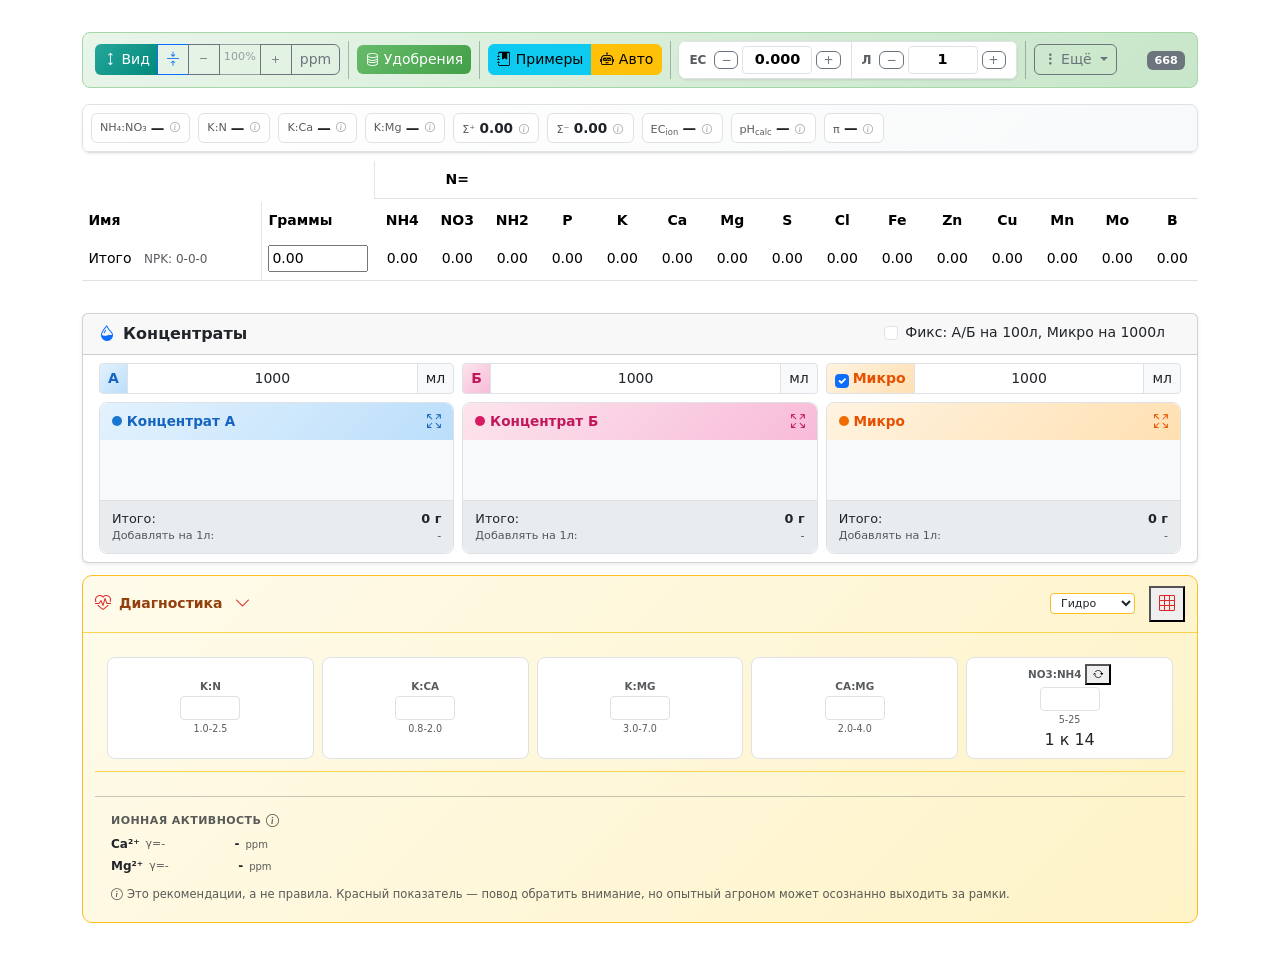
==== index.html @ e8a0606e "init" ====
<!DOCTYPE html>
<html data-bs-theme="light" lang="ru">
<head>
<!-- Sentry/GlitchTip Error Tracking -->


<script>
        // Применяем тему до рендеринга чтобы избежать мерцания
        (function () {
            const theme = localStorage.getItem('theme') ||
                (window.matchMedia('(prefers-color-scheme: dark)').matches ? 'dark' : 'light');
            document.documentElement.setAttribute('data-bs-theme', theme);
        })();
    </script>
<title>Калькулятор готовых удобрений для гидропоники — ponics.online</title>
<meta content="Рассчитайте питательный раствор из готовых удобрений: введите граммы солей, получите PPM по элементам (N, P, K, Ca, Mg, S). База популярных удобрений." name="description"/>
<meta content="калькулятор удобрений гидропоника, расчёт питательного раствора, NPK ppm граммы, готовые удобрения гидропоника, fertilizer calculator hydroponics" name="keywords"/>
<meta content="Калькулятор готовых удобрений — ponics.online" property="og:title"/>
<meta content="Рассчитайте питательный раствор из готовых удобрений. База 600+ удобрений, автоподбор рецепта, диагностика баланса." property="og:description"/>


<meta content="website" property="og:type"/>

<meta content="text/html; charset=utf-8" http-equiv="Content-Type"/>
<meta content="width=device-width, initial-scale=1.0, maximum-scale=1.0, user-scalable=no" name="viewport"/>
<!-- Resource hints: preconnect к внешним сервисам -->


<!-- Favicon -->




<!-- PWA Manifest -->

<meta content="#A5DC86" name="theme-color"/>
<!-- SEO Meta Tags -->
<meta content="Калькулятор гидропонных растворов - точный расчет NPK удобрений, управление IoT устройствами и магазин для гидропоники" name="description"/>
<meta content="гидропоника, калькулятор NPK, удобрения, гидропонные растворы, IoT, WEGA, ponics" name="keywords"/>

<!-- Open Graph / Facebook -->
<meta content="website" property="og:type"/>
<meta content="http://127.0.0.1:8003/calc/fertilizer/" property="og:url"/>
<meta content="
            Fertilizer - Калькулятор готовых удобрений" property="og:title"/>
<meta content="Точный расчет питательных растворов для гидропоники. Калькулятор NPK, управление IoT устройствами, магазин удобрений." property="og:description"/>



<meta content="ru_RU" property="og:locale"/>

<!-- Twitter -->
<meta content="summary" name="twitter:card"/>
<meta content="http://127.0.0.1:8003/calc/fertilizer/" name="twitter:url"/>
<meta content="
            Fertilizer - Калькулятор готовых удобрений" name="twitter:title"/>
<meta content="Точный расчет питательных растворов для гидропоники" name="twitter:description"/>

<!-- Canonical URL -->
<link href="http://127.0.0.1:8003/calc/fertilizer/" rel="canonical"/>
<!-- Robots (переопределяется в дочерних шаблонах) -->
<!-- hreflang для мультиязычности -->



<link href="https://cdn.jsdelivr.net/npm/bootstrap@5.3.2/dist/css/bootstrap.min.css" rel="stylesheet" type="text/css"/><link href="https://cdn.jsdelivr.net/npm/bootstrap-icons@1.11.3/font/bootstrap-icons.min.css" rel="stylesheet"/><link href="./static/select2.min.css" rel="stylesheet"/><link href="./static/css/driver.css" rel="stylesheet"/>
<!-- Select2 Bootstrap 5 Theme (вынесено из compress, т.к. CDN не совместим с compressor) -->

<script>
            // Ранний патч MutationObserver.observe: игнорировать некорректные цели (не Node)
            (function () {
                try {
                    var MO = window.MutationObserver || window.WebKitMutationObserver;
                    if (MO && MO.prototype && !MO.prototype.__hpgPatchedObserve) {
                        var orig = MO.prototype.observe;
                        MO.prototype.observe = function (target, options) {
                            try {
                                if (!target || !(target instanceof Node)) {
                                    try {
                                        console.warn('[HPG][patch] MutationObserver.observe: skip non-Node target (early)', target);
                                    } catch (_) {
                                    }
                                    return;
                                }
                            } catch (e) {
                                if (!target || !(target && target.nodeType > 0)) return;
                            }
                            return orig.call(this, target, options);
                        };
                        MO.prototype.__hpgPatchedObserve = true;
                    }
                } catch (e) {
                    try {
                        console.warn('[HPG][patch] early MO setup failed', e);
                    } catch (_) {
                    }
                }
            })();
        </script>
<script src="./static/js/jquery-3.7.1.min.js"></script>


<script src="https://cdn.jsdelivr.net/npm/bootstrap@5.3.2/dist/js/bootstrap.bundle.min.js"></script>


<script src="./static/select2.min.js"></script>

<!-- Chart.js and Driver.js moved to end of body for deferred loading -->
<script>
            // Класс MM с константами
            class MM {
                static N = 14.0067;
                static P = 30.973762;
                static K = 39.0983;
                static Ca = 40.078;
                static Mg = 24.305;
                static S = 32.065;
                static Cl = 35.453;
                static O = 15.999;
                static H = 1.00784;
            }

            let m = MM;
        </script>


</head>
<body>
<div class="container-fluid">

<!-- Toast Container -->
<div class="toast-container position-fixed top-0 end-0 p-3" style="z-index: 1055;">
<!-- Тосты будут добавляться сюда динамически -->
</div>
<div class="container">
</div>
<div class="container-fluid">
<h1 class="visually-hidden">Калькулятор готовых удобрений для гидропоники</h1>
<div class="p-3"></div>
<link href="./static/select2.min.css" rel="stylesheet"/>
<link href="./static/calc/fertilizer-cards.css?v=20260422" rel="stylesheet"/>
<link href="./static/calc/fertilizer-page-mobile.css" rel="stylesheet"/>
<link href="./static/calc/fertilizer-page.css?v=20260422" rel="stylesheet"/>
<link href="./static/calc/css/fertilizer-bundle.css" rel="stylesheet"/>
<link href="./static/calc/diagnostics.css?v=20260224d" rel="stylesheet"/>
<!-- Модалка про комплексные удобрения (скрыта по умолчанию) -->
<div aria-hidden="true" aria-labelledby="complexFertilizersModalLabel" class="modal fade" id="complexFertilizersModal" tabindex="-1">
<div class="modal-dialog modal-lg modal-dialog-scrollable">
<div class="modal-content">
<div class="modal-header bg-warning">
<h5 class="modal-title fw-bold" id="complexFertilizersModalLabel">
<i class="bi bi-exclamation-triangle-fill me-2"></i>
                        Почему не стоит использовать комплексные удобрения?
                    </h5>
<button aria-label="Закрыть" class="btn-close" data-bs-dismiss="modal" type="button"></button>
</div>
<div class="modal-body">
<p>
                        ## Почему комплексные удобрения могут быть вредны для гидропоники<br/>
                        ### 1. Непредсказуемость профиля питания<br/>
                        Комплексные удобрения содержат несколько питательных элементов в одной формуле. Однако, их соотношение и доступность для растений могут сильно варьироваться. Это значит, что вы не можете точно знать, сколько именно каждого элемента получает ваше растение. В гидропонике, где растения растут в водной среде без почвы, это особенно критично. Если растения не получают нужные им элементы в нужных количествах, их рост может замедлиться, а урожайность снизиться.<br/>

                        ### 2. Контроль за питательными веществами<br/>

                        С простыми солями, такими как нитрат калия или сульфат магния, вы можете легко контролировать концентрацию питательных веществ в растворе. Это можно сделать с помощью измерения плотности раствора и его электропроводности:<br/>

                        - Плотность показывает, сколько солей растворено в воде.<br/>
                        - Электропроводность указывает на общее количество ионов в растворе.<br/>

                        Эти параметры можно легко измерить с помощью простых приборов. Таким образом, вы можете точно регулировать уровень питательных веществ и адаптировать его под потребности ваших растений.<br/>

                        ### 3. Доверие к производителям комплексных удобрений<br/>

                        Когда вы используете комплексные удобрения, вы полагаетесь на информацию от производителя о том, какие элементы и в каком количестве они содержат. Однако эта информация может быть не всегда точной или актуальной. Профили питания, которые делятся людьми, использующими комплексные удобрения, могут не соответствовать реальности их конкретной системы. Это может привести к неправильному пониманию потребностей растений и ошибкам в уходе за ними.<br/>

                        ### 4. Риски для развития гидропоники<br/>

                        Использование комплексных удобрений может создать ложное чувство уверенности у новичков в гидропонике. Они могут думать, что с комплексами все будет просто и удобно, но на практике это может привести к проблемам:<br/>

                        - Дефицит питательных веществ: Если в комплексе не хватает какого-то элемента, это может негативно сказаться на росте растений.<br/>
                        - Избыток питательных веществ: Если элементы не усваиваются должным образом, это может привести к токсичности и повреждению корней.<br/>
</p>
<p>
                        ### Заключение<br/>

                        В итоге, использование простых солей вместо комплексных удобрений дает вам больше контроля над процессом питания растений. Вы можете точно регулировать состав раствора и адаптировать его под конкретные условия вашей гидропонной системы. Это особенно важно для успешного роста растений и получения хорошего урожая. Поэтому стоит задуматься о том, какие удобрения вы используете в своей практике гидропоники!<br/>
<span class="text-danger">в этом калькуляторе так же можно использовать простые соли</span><br/>
</p>
</div>
</div>
</div>
</div>
<div class="container">
<!-- Единая панель инструментов -->
<div class="fert-toolbar d-flex flex-wrap gap-1 mb-3 align-items-center">
<!-- ===== ГРУППА: Вид ===== -->
<div class="btn-group btn-group-sm" role="group">
<button class="btn btn-primary" id="view-mode-toggle-btn" title="Переключить вид" type="button">
<i class="bi bi-table"></i> Вид
            </button>
<button class="btn btn-outline-primary" id="fert-v-width-toggle-toolbar" title="Компактный/Широкий" type="button">
<i class="bi bi-arrows-collapse"></i>
</button>
<button class="btn btn-outline-secondary" id="fert-zoom-decrease" title="Уменьшить" type="button">
<i class="bi bi-dash"></i>
</button>
<span class="btn btn-outline-secondary disabled px-1" id="fert-zoom-value-wrap" style="min-width: 40px;">
<span id="fert-zoom-value" style="font-size: 0.7rem;">100%</span>
</span>
<button class="btn btn-outline-secondary" id="fert-zoom-increase" title="Увеличить" type="button">
<i class="bi bi-plus"></i>
</button>
<button class="btn btn-outline-secondary" id="grams_ppm_menu" title="Единицы измерения" type="button">
<span id="ppm-toggle-text">ppm</span>
</button>
</div>
<input class="form-range d-none" id="fert-zoom-slider" max="140" min="10" step="5" type="range" value="100"/>
<span class="vr align-self-stretch mx-1"></span>
<!-- ===== ГРУППА: Рецепт ===== -->
<div class="btn-group btn-group-sm" role="group">
<button class="btn btn-success" data-bs-target="#selectFertilizerModal" data-bs-toggle="modal" title="База удобрений" type="button">
<i class="bi bi-database"></i> Удобрения
            </button>
</div>
<span class="vr align-self-stretch mx-1"></span>
<!-- ===== ГРУППА: Профили ===== -->
<div class="btn-group btn-group-sm" role="group">
<button class="btn btn-info" data-bs-target="#fertilizerPresetsModal" data-bs-toggle="modal" title="Готовые профили" type="button">
<i class="bi bi-journal-bookmark-fill"></i> Примеры
            </button>
<button class="btn btn-warning" data-bs-target="#autoSolveModal" data-bs-toggle="modal" title="Автоподбор рецепта" type="button">
<i class="bi bi-robot"></i> Авто
            </button>
</div>
<span class="vr align-self-stretch mx-1"></span>
<span class="d-none" id="matrix-toggle-text">Показать матрицу</span>
<!-- ===== EC + Л ===== -->
<div class="ec-litres-group d-flex align-items-stretch">
<div class="summary-item summary-ec">
<span class="summary-label">EC</span>
<div class="d-flex align-items-center gap-1">
<button class="btn btn-xs btn-outline-secondary" id="ec-decrease" title="−">−</button>
<input class="summary-input" data-step="0.01" id="ec-input" inputmode="decimal" type="text" value="0.000"/>
<button class="btn btn-xs btn-outline-secondary" id="ec-increase" title="+">+</button>
</div>
<span class="d-none" id="ec-display">0,000</span>
</div>
<div class="summary-item summary-litres">
<span class="summary-label">Л</span>
<div class="d-flex align-items-center gap-1">
<button class="btn btn-xs btn-outline-secondary" id="litres-decrease" title="−">−</button>
<input class="summary-input" data-step="0.1" id="litres" inputmode="decimal" type="text" value="1"/>
<button class="btn btn-xs btn-outline-secondary" id="litres-increase" title="+">+</button>
</div>
</div>
</div>
<span class="vr align-self-stretch mx-1"></span>
<!-- ===== Ещё (dropdown) ===== -->
<div class="dropdown">
<button aria-expanded="false" class="btn btn-sm btn-outline-secondary dropdown-toggle" data-bs-toggle="dropdown" id="fert-more-btn" title="Ещё" type="button">
<i class="bi bi-three-dots-vertical"></i>
<span class="d-none d-sm-inline">Ещё</span>
</button>
<ul class="dropdown-menu dropdown-menu-end">
<!-- Зум (только на мобиле) -->
<li class="d-sm-none">
<h6 class="dropdown-header">Масштаб</h6>
</li>
<li class="d-sm-none">
<div class="dropdown-item d-flex align-items-center gap-2 py-1">
<button class="btn btn-outline-secondary btn-sm" id="fert-zoom-decrease-mob" title="Уменьшить" type="button">
<i class="bi bi-dash"></i>
</button>
<span class="text-center" id="fert-zoom-value-mob" style="min-width:36px;font-size:0.8rem;">100%</span>
<button class="btn btn-outline-secondary btn-sm" id="fert-zoom-increase-mob" title="Увеличить" type="button">
<i class="bi bi-plus"></i>
</button>
<button class="btn btn-outline-primary btn-sm" id="fert-v-width-toggle-mob" title="Компактный/Широкий" type="button">
<i class="bi bi-arrows-collapse"></i>
</button>
</div>
</li>
<li class="d-sm-none"><hr class="dropdown-divider"/></li>
<!-- Анализ -->
<li><h6 class="dropdown-header">Анализ</h6></li>
<li>
<button class="dropdown-item" id="matrix-toggle-toolbar" type="button">
<i class="bi bi-grid-3x3 me-2"></i>Матрица соотношений
                    </button>
</li>
<li>
<button class="dropdown-item" data-bs-target="#blockingModal" data-bs-toggle="modal" type="button">
<i class="bi bi-shield-lock me-2"></i>Совместимость элементов
                    </button>
</li>
<li>
<a class="dropdown-item" href="#card-diagnostics" id="diag-status-btn">
<i class="bi bi-heart-pulse me-2"></i>Диагностика баланса
                        <span class="badge bg-secondary ms-1" id="diag-status-badge">—</span>
</a>
</li>
<li><hr class="dropdown-divider"/></li>
<!-- Инструменты -->
<li><h6 class="dropdown-header">Инструменты</h6></li>
<li>
<button class="dropdown-item" data-bs-target="#ohpgShareModal" data-bs-toggle="modal" type="button">
<i class="bi bi-calculator me-2"></i>Замешать в OHPG
                    </button>
</li>
<li>
<button class="dropdown-item" data-bs-target="#fert_kislota" data-bs-toggle="modal" type="button">
<i class="bi bi-droplet-fill me-2"></i>Калькулятор кислот
                    </button>
</li>
<li>
<button class="dropdown-item" data-bs-target="#shareModal" data-bs-toggle="modal" type="button">
<i class="bi bi-share me-2"></i>Поделиться рецептом
                    </button>
</li>
<li><hr class="dropdown-divider"/></li>
<!-- Справка -->
<li><h6 class="dropdown-header">Справка</h6></li>
<li>
<button class="dropdown-item" data-bs-target="#complexFertilizersModal" data-bs-toggle="modal" type="button">
<i class="bi bi-exclamation-triangle me-2 text-warning"></i>Почему не комплексные?
                    </button>
</li>
<li>
<button class="dropdown-item" data-bs-target="#help_info" data-bs-toggle="modal">
<i class="bi bi-question-circle me-2 text-info"></i>Справка по калькулятору
                    </button>
</li>
<li>
<button class="dropdown-item" id="start-fert-tour-btn">
<i class="bi bi-mortarboard me-2"></i>Обучающий тур
                    </button>
</li>
</ul>
</div>
<!-- Счётчик удобрений -->
<span class="ms-auto text-muted small">
<span class="badge bg-secondary" title="Доступно удобрений">668</span>
</span>
<!-- Скрытые кнопки для обработчиков -->
<button class="d-none" id="toggleButon"></button>
<button class="d-none" id="toggle-text"></button>
<button class="d-none" id="select-all-button"></button>
<button class="d-none" data-bs-target="#help_info" data-bs-toggle="modal" id="help-info-btn"></button>
<button class="d-none" id="toggle-btn-text"></button>
<button class="d-none" id="copy-button-menu"></button>
<button class="d-none" id="copy-recipe-fert-ids-menu"></button>
<button class="d-none" id="de-select-all-menu"></button>
</div>
<!-- Бейджи соотношений -->
<div class="summary-panel mb-2">
<div class="summary-main d-flex flex-wrap align-items-center gap-2 px-2 py-2" id="summary-line">
<!-- Быстрые показатели -->
<div class="summary-quick d-flex align-items-center gap-2 flex-wrap">
<span class="summary-badge fert-info-badge">
<span class="text-muted small">NH₄:NO₃</span>
<span class="fw-semibold" id="n-ratio-k">—</span>
<button aria-label="Подробнее" class="fert-info-btn" id="fert-nh4no3-info-btn" type="button"><i class="bi bi-info-circle"></i></button>
</span>
<span class="summary-badge fert-info-badge">
<span class="text-muted small">K:N</span>
<span class="fw-semibold" id="mini-KN-top">—</span>
<button aria-label="Подробнее" class="fert-info-btn" id="fert-kn-info-btn" type="button"><i class="bi bi-info-circle"></i></button>
</span>
<span class="summary-badge fert-info-badge">
<span class="text-muted small">K:Ca</span>
<span class="fw-semibold" id="mini-KCa-top">—</span>
<button aria-label="Подробнее" class="fert-info-btn" id="fert-kca-info-btn" type="button"><i class="bi bi-info-circle"></i></button>
</span>
<span class="summary-badge fert-info-badge">
<span class="text-muted small">K:Mg</span>
<span class="fw-semibold" id="mini-KMg-top">—</span>
<button aria-label="Подробнее" class="fert-info-btn" id="fert-kmg-info-btn" type="button"><i class="bi bi-info-circle"></i></button>
</span>
<span class="summary-badge fert-info-badge d-none d-md-inline">
<span class="text-muted small">Σ⁺</span>
<span class="fw-semibold" id="sum-cations">0.00</span>
<button aria-label="Подробнее" class="fert-info-btn" id="fert-cations-info-btn" type="button"><i class="bi bi-info-circle"></i></button>
</span>
<span class="summary-badge fert-info-badge d-none d-md-inline">
<span class="text-muted small">Σ⁻</span>
<span class="fw-semibold" id="sum-anions">0.00</span>
<button aria-label="Подробнее" class="fert-info-btn" id="fert-anions-info-btn" type="button"><i class="bi bi-info-circle"></i></button>
</span>
<!-- Попапы для ratio-бейджей -->
<div class="fert-info-popup d-none" id="fert-nh4no3-popup">
<button class="fert-info-popup-close" id="fert-nh4no3-popup-close" type="button">×</button>
<strong>NH₄:NO₃ — форма азота</strong>
<p>Показывает сколько NO₃ приходится на 1 часть NH₄. «1 к 7» = NH₄ составляет ~14% от NO₃.</p>
<p>NH₄ подкисляет зону корня и снижает pH. Оптимум: NH₄ = 5–15% от суммарного N. Выше 20% — риск токсичности при высоком EC.</p>
</div>
<div class="fert-info-popup d-none" id="fert-kn-popup">
<button class="fert-info-popup-close" id="fert-kn-popup-close" type="button">×</button>
<strong>K:N — калий к азоту</strong>
<p>Рекомендуемый диапазон: 1.0–2.5</p>
<p>Низкий K:N — растение вегетирует, высокий — стимулирует генеративную фазу и накопление сахаров.</p>
</div>
<div class="fert-info-popup d-none" id="fert-kca-popup">
<button class="fert-info-popup-close" id="fert-kca-popup-close" type="button">×</button>
<strong>K:Ca — калий к кальцию</strong>
<p>Рекомендуемый диапазон: 0.8–2.0</p>
<p>Антагонизм K⁺ и Ca²⁺. Высокий K подавляет поглощение Ca → вершинная гниль, краевой ожог листьев.</p>
</div>
<div class="fert-info-popup d-none" id="fert-kmg-popup">
<button class="fert-info-popup-close" id="fert-kmg-popup-close" type="button">×</button>
<strong>K:Mg — калий к магнию</strong>
<p>Рекомендуемый диапазон: 3.0–7.0</p>
<p>Антагонизм K⁺ и Mg²⁺. Избыток K блокирует поглощение Mg → межжилковый хлороз нижних листьев.</p>
</div>
<div class="fert-info-popup d-none" id="fert-cations-popup">
<button class="fert-info-popup-close" id="fert-cations-popup-close" type="button">×</button>
<strong>Σ⁺ — сумма катионов (мэкв/л)</strong>
<p>NH₄⁺ + K⁺ + Ca²⁺ + Mg²⁺ в миллиэквивалентах на литр.</p>
<p>В сбалансированном растворе Σ⁺ ≈ Σ⁻. Большая разница указывает на дисбаланс заряда.</p>
</div>
<div class="fert-info-popup d-none" id="fert-anions-popup">
<button class="fert-info-popup-close" id="fert-anions-popup-close" type="button">×</button>
<strong>Σ⁻ — сумма анионов (мэкв/л)</strong>
<p>NO₃⁻ + H₂PO₄⁻ + SO₄²⁻ + Cl⁻ в миллиэквивалентах на литр.</p>
<p>В сбалансированном растворе Σ⁻ ≈ Σ⁺. Большая разница указывает на дисбаланс заряда.</p>
</div>
<span class="summary-badge fert-info-badge d-none d-lg-inline">
<span class="text-muted small">EC<sub>ion</sub></span>
<span class="fw-semibold" id="fert-ec-ion">—</span>
<button aria-label="Подробнее" class="fert-info-btn" id="fert-ec-ion-info-btn" type="button"><i class="bi bi-info-circle"></i></button>
</span>
<span class="summary-badge fert-info-badge d-none d-lg-inline">
<span class="text-muted small">pH<sub>calc</sub></span>
<span class="fw-semibold" id="fert-ph-calc">—</span>
<button aria-label="Подробнее" class="fert-info-btn" id="fert-ph-calc-info-btn" type="button"><i class="bi bi-info-circle"></i></button>
</span>
<span class="summary-badge fert-info-badge d-none d-lg-inline">
<span class="text-muted small">π</span>
<span class="fw-semibold" id="fert-osmotic">—</span>
<button aria-label="Подробнее" class="fert-info-btn" id="fert-osmotic-info-btn" type="button"><i class="bi bi-info-circle"></i></button>
</span>
<!-- Попапы с пояснениями -->
<div class="fert-info-popup d-none" id="fert-ec-ion-popup">
<button class="fert-info-popup-close" id="fert-ec-ion-popup-close" type="button">×</button>
<strong>EC<sub>ion</sub> — расчётный EC</strong>
<p>Считается из ионного состава раствора (NO₃⁻, H₂PO₄⁻, SO₄²⁻, NH₄⁺, K⁺, Ca²⁺, Mg²⁺, Fe²⁺, Cl⁻) по методу Дебая–Хюккеля.</p>
<p>Не меняется при изменении поля EC — он отражает реальный ионный состав, а не заданную концентрацию.</p>
</div>
<div class="fert-info-popup d-none" id="fert-ph-calc-popup">
<button class="fert-info-popup-close" id="fert-ph-calc-popup-close" type="button">×</button>
<strong>pH<sub>calc</sub> — оценочный pH</strong>
<p>Эмпирическая формула: pH = 6.5 − 2.0 × (NH₄/N_total)</p>
<p>Точность ±0.3–0.5 pH единиц. Рассчитан для чистой воды без карбонатного буфера. Всегда проверяй реальным pH-метром!</p>
</div>
<div class="fert-info-popup d-none" id="fert-osmotic-popup">
<button class="fert-info-popup-close" id="fert-osmotic-popup-close" type="button">×</button>
<strong>π — осмотическое давление</strong>
<p>π (бар) ≈ 0.36 × EC_ion. Показывает осмотическую нагрузку на корень.</p>
<table class="fert-osmotic-table">
<tr><td>Низкое</td><td>&lt; 0.5 бар</td></tr>
<tr><td>Норма</td><td>0.5–0.9 бар</td></tr>
<tr><td>Допустимо</td><td>0.9–1.3 бар</td></tr>
<tr><td>Стресс</td><td>1.3–1.8 бар</td></tr>
<tr><td>Сильный стресс</td><td>1.8–2.5 бар</td></tr>
<tr><td>Критично</td><td>&gt; 2.5 бар</td></tr>
</table>
</div>
</div>
</div>
<!-- Скрытые элементы для совместимости с JS -->
<span class="d-none" id="n-ratio">—</span>
<span class="d-none" id="mini-KN">—</span>
<span class="d-none" id="mini-KCa">—</span>
<span class="d-none" id="mini-KMg">—</span>
<span class="d-none" id="mini-matrix-inline"></span>
<span class="d-none" id="matrix-mode-text">Мини</span>
<span class="d-none" id="summary-toggle-btn"></span>
<span class="d-none" id="summary-toggle-icon"></span>
</div>
<!-- Модал сохранения ссылки (используется на разных страницах) -->
<div aria-hidden="true" aria-labelledby="linkModalLabel" class="modal fade" id="linkModal" tabindex="-1">
<div class="modal-dialog">
<div class="modal-content">
<div class="modal-header">
<h5 class="modal-title" id="linkModalLabel">
<i class="bi bi-link-45deg"></i> Сохранить ссылку
                </h5>
<button aria-label="Закрыть" class="btn-close" data-bs-dismiss="modal" type="button"></button>
</div>
<form id="linkForm">
<div class="modal-body">
<!-- Ошибки -->
<div class="alert alert-danger d-none" id="linkErrors"></div>
<!-- Выбор существующей ссылки -->
<div class="mb-3">
<label class="form-label" for="linkSelect">Выберите ссылку</label>
<select class="form-select" id="linkSelect">
<option selected="" value="">+ Создать новую ссылку</option>
</select>
<div class="form-text">Выберите существующую для обновления или создайте новую</div>
</div>
<hr/>
<!-- Название -->
<div class="mb-3">
<label class="form-label" for="linkName">Название <span class="text-danger">*</span></label>
<input autocomplete="off" class="form-control" id="linkName" name="name" placeholder="Мой рецепт для томатов" required="" type="text"/>
</div>
<!-- Короткое имя -->
<div class="mb-3">
<label class="form-label" for="linkShortName">Короткое имя <span class="text-danger">*</span></label>
<div class="input-group">
<span class="input-group-text">ponics.online/link/</span>
<input class="form-control" data-auto-generated="true" id="linkShortName" name="short_name" pattern="[a-zA-Z0-9-]+" placeholder="tomato-recipe" required="" type="text"/>
</div>
<div class="form-text">Только английские буквы, цифры и дефис</div>
</div>
<!-- URL -->
<div class="mb-3">
<label class="form-label" for="linkUrl">URL <span class="text-danger">*</span></label>
<input class="form-control" id="linkUrl" name="original_url" placeholder="https://ponics.online/calc/..." required="" type="url"/>
<div class="form-text">Будет заполнен текущей страницей</div>
</div>
</div>
<div class="modal-footer">
<button class="btn btn-secondary" data-bs-dismiss="modal" type="button">Отмена</button>
<button class="btn btn-primary" id="linkSubmit" type="submit">
<i class="bi bi-check-lg"></i> Сохранить
                    </button>
</div>
</form>
</div>
</div>
</div>
<!-- QR код (скрытый по умолчанию) -->
<div class="mb-3 text-center d-none" id="qrcode-container">
<div class="alert alert-info d-inline-block py-2">
<div id="qrcode"></div>
</div>
</div>
<!-- результат перенесён в карточку автоподбора -->
<div aria-hidden="true" aria-labelledby="add_plant_fertLabel" class="modal fade fert-modal" id="add_plant_fert" tabindex="-1">
<div class="modal-dialog modal-dialog-scrollable modal-lg">
<div class="modal-content">
<div class="modal-header py-2">
<h6 class="modal-title mb-0" id="add_plant_fertLabel">Добавить удобрение</h6>
<button aria-label="Close" class="btn-close" data-bs-dismiss="modal" type="button"></button>
</div>
<div class="modal-body py-2">
<!-- Подсказка -->
<div class="alert alert-info py-2 px-3 mb-2" style="font-size: 0.8rem;">
<i class="bi bi-info-circle"></i>
                    Заполняйте как на упаковке. Если указаны оксиды (K₂O, P₂O₅) — используйте их поля.
                </div>
<form action="/calc/fert-new/" enctype="multipart/form-data" id="form-add_plant_fert" method="post">
<input name="csrfmiddlewaretoken" type="hidden" value="aS1nxCm6jBFaCIPlBFs0vwIFXYcip798LUQTUFSd9FHIzgBhW4hchtVYC58ripr8"/>
<div class="section-header">Основное</div>
<div class="row g-2 mb-2">
<div class="col-12 field-compact">
<label class="field-label" for="id_name">
                                        Название
                                    </label>
<input class="form-control" id="id_name" maxlength="255" name="name" step="0.0001" type="text"/>
</div>
<div class="col-12 field-compact">
<label class="field-label" for="id_link">
                                        Ссылка на сайт производителя
                                    </label>
<input class="form-control" id="id_link" maxlength="255" name="link" required="" step="0.0001" type="text"/>
</div>
</div>
<div class="section-header">Макроэлементы</div>
<div class="row g-2 mb-2">
<div class="col-6 col-md-4 field-compact">
<label class="field-label" for="id_N_NH4">
                                        N NH4
                                    </label>
<div class="input-group input-group-sm">
<input class="form-control" id="id_N_NH4" name="N_NH4" placeholder="0" step="0.0001" type="number" value="0"/>
<span class="input-group-text">%</span>
</div>
</div>
<div class="col-6 col-md-4 field-compact">
<label class="field-label" for="id_N_NO3">
                                        N NO3
                                    </label>
<div class="input-group input-group-sm">
<input class="form-control" id="id_N_NO3" name="N_NO3" placeholder="0" step="0.0001" type="number" value="0"/>
<span class="input-group-text">%</span>
</div>
</div>
<div class="col-6 col-md-4 field-compact">
<label class="field-label" for="id_N_NH2">
                                        N NH2
                                    </label>
<div class="input-group input-group-sm">
<input class="form-control" id="id_N_NH2" name="N_NH2" placeholder="0" step="0.0001" type="number" value="0"/>
<span class="input-group-text">%</span>
</div>
</div>
<div class="col-6 col-md-4 field-compact">
<label class="field-label" for="id_P">
                                        P
                                    </label>
<div class="input-group input-group-sm">
<input class="form-control" id="id_P" name="P" placeholder="0" step="0.0001" type="number" value="0"/>
<span class="input-group-text">%</span>
</div>
</div>
<div class="col-6 col-md-4 field-compact">
<label class="field-label" for="id_P2O5">
                                        P2O5
                                    </label>
<div class="input-group input-group-sm">
<input class="form-control" id="id_P2O5" name="P2O5" placeholder="0" step="0.0001" type="number" value="0"/>
<span class="input-group-text">%</span>
</div>
</div>
<div class="col-6 col-md-4 field-compact">
<label class="field-label" for="id_K">
                                        K
                                    </label>
<div class="input-group input-group-sm">
<input class="form-control" id="id_K" name="K" placeholder="0" step="0.0001" type="number" value="0"/>
<span class="input-group-text">%</span>
</div>
</div>
<div class="col-6 col-md-4 field-compact">
<label class="field-label" for="id_K2O">
                                        K2O
                                    </label>
<div class="input-group input-group-sm">
<input class="form-control" id="id_K2O" name="K2O" placeholder="0" step="0.0001" type="number" value="0"/>
<span class="input-group-text">%</span>
</div>
</div>
<div class="col-6 col-md-4 field-compact">
<label class="field-label" for="id_Ca">
                                        Ca
                                    </label>
<div class="input-group input-group-sm">
<input class="form-control" id="id_Ca" name="Ca" placeholder="0" step="0.0001" type="number" value="0"/>
<span class="input-group-text">%</span>
</div>
</div>
<div class="col-6 col-md-4 field-compact">
<label class="field-label" for="id_CaO">
                                        CaO
                                    </label>
<div class="input-group input-group-sm">
<input class="form-control" id="id_CaO" name="CaO" placeholder="0" step="0.0001" type="number" value="0"/>
<span class="input-group-text">%</span>
</div>
</div>
<div class="col-6 col-md-4 field-compact">
<label class="field-label" for="id_Mg">
                                        Mg
                                    </label>
<div class="input-group input-group-sm">
<input class="form-control" id="id_Mg" name="Mg" placeholder="0" step="0.0001" type="number" value="0"/>
<span class="input-group-text">%</span>
</div>
</div>
<div class="col-6 col-md-4 field-compact">
<label class="field-label" for="id_MgO">
                                        MgO
                                    </label>
<div class="input-group input-group-sm">
<input class="form-control" id="id_MgO" name="MgO" placeholder="0" step="0.0001" type="number" value="0"/>
<span class="input-group-text">%</span>
</div>
</div>
<div class="col-6 col-md-4 field-compact">
<label class="field-label" for="id_S">
                                        S
                                    </label>
<div class="input-group input-group-sm">
<input class="form-control" id="id_S" name="S" placeholder="0" step="0.0001" type="number" value="0"/>
<span class="input-group-text">%</span>
</div>
</div>
<div class="col-6 col-md-4 field-compact">
<label class="field-label" for="id_SO3">
                                        SO3
                                    </label>
<div class="input-group input-group-sm">
<input class="form-control" id="id_SO3" name="SO3" placeholder="0" step="0.0001" type="number" value="0"/>
<span class="input-group-text">%</span>
</div>
</div>
<div class="col-6 col-md-4 field-compact">
<label class="field-label" for="id_Cl">
                                        Cl
                                    </label>
<div class="input-group input-group-sm">
<input class="form-control" id="id_Cl" name="Cl" placeholder="0" step="0.0001" type="number" value="0"/>
<span class="input-group-text">%</span>
</div>
</div>
<div class="col-6 col-md-4 field-compact">
<label class="field-label" for="id_ClO">
                                        ClO
                                    </label>
<div class="input-group input-group-sm">
<input class="form-control" id="id_ClO" name="ClO" placeholder="0" step="0.0001" type="number" value="0"/>
<span class="input-group-text">%</span>
</div>
</div>
</div>
<div class="section-header">Микроэлементы</div>
<div class="row g-2 mb-2">
<div class="col-6 col-md-3 field-compact">
<label class="field-label" for="id_Fe">
                                        Fe
                                    </label>
<div class="input-group input-group-sm">
<input class="form-control" id="id_Fe" name="Fe" placeholder="0" step="0.0001" type="number" value="0"/>
<span class="input-group-text">%</span>
</div>
</div>
<div class="col-6 col-md-3 field-compact">
<label class="field-label" for="id_Mn">
                                        Mn
                                    </label>
<div class="input-group input-group-sm">
<input class="form-control" id="id_Mn" name="Mn" placeholder="0" step="0.0001" type="number" value="0"/>
<span class="input-group-text">%</span>
</div>
</div>
<div class="col-6 col-md-3 field-compact">
<label class="field-label" for="id_Zn">
                                        Zn
                                    </label>
<div class="input-group input-group-sm">
<input class="form-control" id="id_Zn" name="Zn" placeholder="0" step="0.0001" type="number" value="0"/>
<span class="input-group-text">%</span>
</div>
</div>
<div class="col-6 col-md-3 field-compact">
<label class="field-label" for="id_Cu">
                                        Cu
                                    </label>
<div class="input-group input-group-sm">
<input class="form-control" id="id_Cu" name="Cu" placeholder="0" step="0.0001" type="number" value="0"/>
<span class="input-group-text">%</span>
</div>
</div>
<div class="col-6 col-md-3 field-compact">
<label class="field-label" for="id_B">
                                        B
                                    </label>
<div class="input-group input-group-sm">
<input class="form-control" id="id_B" name="B" placeholder="0" step="0.0001" type="number" value="0"/>
<span class="input-group-text">%</span>
</div>
</div>
<div class="col-6 col-md-3 field-compact">
<label class="field-label" for="id_Mo">
                                        Mo
                                    </label>
<div class="input-group input-group-sm">
<input class="form-control" id="id_Mo" name="Mo" placeholder="0" step="0.0001" type="number" value="0"/>
<span class="input-group-text">%</span>
</div>
</div>
<div class="col-6 col-md-3 field-compact">
<label class="field-label" for="id_Co">
                                        Co
                                    </label>
<div class="input-group input-group-sm">
<input class="form-control" id="id_Co" name="Co" placeholder="0" step="0.0001" type="number" value="0"/>
<span class="input-group-text">%</span>
</div>
</div>
<div class="col-6 col-md-3 field-compact">
<label class="field-label" for="id_Si">
                                        Si
                                    </label>
<div class="input-group input-group-sm">
<input class="form-control" id="id_Si" name="Si" placeholder="0" step="0.0001" type="number" value="0"/>
<span class="input-group-text">%</span>
</div>
</div>
</div>
</form>
<div class="mt-2">
<span class="text-danger" id="form-error" style="font-size: 0.8rem;"></span>
<span class="text-success" id="form-success" style="font-size: 0.8rem;"></span>
</div>
</div>
<div class="modal-footer py-2">
<button class="btn btn-sm btn-secondary" data-bs-dismiss="modal" type="button">Отмена</button>
<button class="btn btn-sm btn-primary" form="form-add_plant_fert" type="submit">
<i class="bi bi-check-lg"></i> добавить
                </button>
</div>
</div>
</div>
</div>
<div aria-hidden="true" aria-labelledby="fert_kislotaLabel" class="modal fade" id="fert_kislota" tabindex="-1">
<div class="modal-dialog modal-dialog-centered modal-lg">
<div class="modal-content" style="min-width: 400px;">
<div class="modal-header">
<h5 class="modal-title" id="fert_kislotaLabel">Расчет кислот</h5>
<button aria-label="Close" class="btn-close" data-bs-dismiss="modal" type="button"></button>
</div>
<div class="modal-body">
<h3>Расчет содержания элементов в кислотах</h3>
<form action="" class="login-form m-auto">
<p><a href="https://ru.webqc.org/mmcalc.php" rel="nofollow noopener" target="_blank">Кальк молярных масс</a></p>
<div class="form-group">
<label for="acid_type">Тип кислоты:</label>
<select id="acid_type" name="acid_type" onchange="calculateAcidContent()">
<option value="HNO3">Азотная кислота (HNO3)</option>
<option value="H3PO4">Фосфорная кислота (H3PO4)</option>
<option value="H2SO4">Серная кислота (H2SO4)</option>
</select>
</div>
<div class="form-group">
<label for="acid_concentration">Концентрация (%):</label>
<input id="acid_concentration" name="acid_concentration" onchange="calculateAcidContent()" step="0.1" type="number" value="35"/>
</div>
<div class="form-group">
<label for="acid_density">Плотность (г/мл):</label>
<input disabled="" id="acid_density" name="acid_density" step="0.01" type="number" value="1.22"/>
</div>
<div class="form-group">
<label>Результат элемента <span class="text-danger" id="element">0</span></label>
<p>
<span style="display: inline-block; width: 100px;">мл:</span>
<span id="elementPPM_ml">0</span> ppm, масса: <span id="element_mass_ml">0</span> г. <br/>
<span style="display: inline-block; width: 100px;">граммы:</span>
<span id="elementPPM_g">0</span> ppm, масса: <span id="element_mass_g">0</span> г. <br/>

                            Процентное содержание элемента <span id="element_percentage">0</span>%
                        </p>
</div>
</form>
<span class="text-danger" id="form-error"></span>
<span class="text-success" id="form-success"></span>
</div>
<div class="modal-footer">
<button class="btn btn-primary d-block m-auto" form="form-fert_kislota" type="submit"></button>
</div>
</div>
</div>
</div>
<div aria-hidden="true" aria-labelledby="edit_plant_fertLabel" class="modal fade fert-modal" id="edit_plant_fert" tabindex="-1">
<div class="modal-dialog modal-dialog-scrollable modal-lg">
<div class="modal-content">
<div class="modal-header py-2">
<h6 class="modal-title mb-0" id="edit_plant_fertLabel">Редактировать удобрение</h6>
<button aria-label="Close" class="btn-close" data-bs-dismiss="modal" type="button"></button>
</div>
<div class="modal-body py-2">
<!-- Подсказка -->
<div class="alert alert-info py-2 px-3 mb-2" style="font-size: 0.8rem;">
<i class="bi bi-info-circle"></i>
                    Заполняйте как на упаковке. Если указаны оксиды (K₂O, P₂O₅) — используйте их поля.
                </div>
<form action="/calc/fert-new/1/" enctype="multipart/form-data" id="form-edit_plant_fert" method="post">
<input name="csrfmiddlewaretoken" type="hidden" value="aS1nxCm6jBFaCIPlBFs0vwIFXYcip798LUQTUFSd9FHIzgBhW4hchtVYC58ripr8"/>
<div class="section-header">Основное</div>
<div class="row g-2 mb-2">
<div class="col-12 field-compact">
<label class="field-label" for="id_name">
                                        Название
                                    </label>
<input class="form-control" id="id_name" maxlength="255" name="name" step="0.0001" type="text"/>
</div>
<div class="col-12 field-compact">
<label class="field-label" for="id_link">
                                        Ссылка на сайт производителя
                                    </label>
<input class="form-control" id="id_link" maxlength="255" name="link" required="" step="0.0001" type="text"/>
</div>
</div>
<div class="section-header">Макроэлементы</div>
<div class="row g-2 mb-2">
<div class="col-6 col-md-4 field-compact">
<label class="field-label" for="id_N_NH4">
                                        N NH4
                                    </label>
<div class="input-group input-group-sm">
<input class="form-control" id="id_N_NH4" name="N_NH4" placeholder="0" step="0.0001" type="number" value="0"/>
<span class="input-group-text">%</span>
</div>
</div>
<div class="col-6 col-md-4 field-compact">
<label class="field-label" for="id_N_NO3">
                                        N NO3
                                    </label>
<div class="input-group input-group-sm">
<input class="form-control" id="id_N_NO3" name="N_NO3" placeholder="0" step="0.0001" type="number" value="0"/>
<span class="input-group-text">%</span>
</div>
</div>
<div class="col-6 col-md-4 field-compact">
<label class="field-label" for="id_N_NH2">
                                        N NH2
                                    </label>
<div class="input-group input-group-sm">
<input class="form-control" id="id_N_NH2" name="N_NH2" placeholder="0" step="0.0001" type="number" value="0"/>
<span class="input-group-text">%</span>
</div>
</div>
<div class="col-6 col-md-4 field-compact">
<label class="field-label" for="id_P">
                                        P
                                    </label>
<div class="input-group input-group-sm">
<input class="form-control" id="id_P" name="P" placeholder="0" step="0.0001" type="number" value="0"/>
<span class="input-group-text">%</span>
</div>
</div>
<div class="col-6 col-md-4 field-compact">
<label class="field-label" for="id_P2O5">
                                        P2O5
                                    </label>
<div class="input-group input-group-sm">
<input class="form-control" id="id_P2O5" name="P2O5" placeholder="0" step="0.0001" type="number" value="0"/>
<span class="input-group-text">%</span>
</div>
</div>
<div class="col-6 col-md-4 field-compact">
<label class="field-label" for="id_K">
                                        K
                                    </label>
<div class="input-group input-group-sm">
<input class="form-control" id="id_K" name="K" placeholder="0" step="0.0001" type="number" value="0"/>
<span class="input-group-text">%</span>
</div>
</div>
<div class="col-6 col-md-4 field-compact">
<label class="field-label" for="id_K2O">
                                        K2O
                                    </label>
<div class="input-group input-group-sm">
<input class="form-control" id="id_K2O" name="K2O" placeholder="0" step="0.0001" type="number" value="0"/>
<span class="input-group-text">%</span>
</div>
</div>
<div class="col-6 col-md-4 field-compact">
<label class="field-label" for="id_Ca">
                                        Ca
                                    </label>
<div class="input-group input-group-sm">
<input class="form-control" id="id_Ca" name="Ca" placeholder="0" step="0.0001" type="number" value="0"/>
<span class="input-group-text">%</span>
</div>
</div>
<div class="col-6 col-md-4 field-compact">
<label class="field-label" for="id_CaO">
                                        CaO
                                    </label>
<div class="input-group input-group-sm">
<input class="form-control" id="id_CaO" name="CaO" placeholder="0" step="0.0001" type="number" value="0"/>
<span class="input-group-text">%</span>
</div>
</div>
<div class="col-6 col-md-4 field-compact">
<label class="field-label" for="id_Mg">
                                        Mg
                                    </label>
<div class="input-group input-group-sm">
<input class="form-control" id="id_Mg" name="Mg" placeholder="0" step="0.0001" type="number" value="0"/>
<span class="input-group-text">%</span>
</div>
</div>
<div class="col-6 col-md-4 field-compact">
<label class="field-label" for="id_MgO">
                                        MgO
                                    </label>
<div class="input-group input-group-sm">
<input class="form-control" id="id_MgO" name="MgO" placeholder="0" step="0.0001" type="number" value="0"/>
<span class="input-group-text">%</span>
</div>
</div>
<div class="col-6 col-md-4 field-compact">
<label class="field-label" for="id_S">
                                        S
                                    </label>
<div class="input-group input-group-sm">
<input class="form-control" id="id_S" name="S" placeholder="0" step="0.0001" type="number" value="0"/>
<span class="input-group-text">%</span>
</div>
</div>
<div class="col-6 col-md-4 field-compact">
<label class="field-label" for="id_SO3">
                                        SO3
                                    </label>
<div class="input-group input-group-sm">
<input class="form-control" id="id_SO3" name="SO3" placeholder="0" step="0.0001" type="number" value="0"/>
<span class="input-group-text">%</span>
</div>
</div>
<div class="col-6 col-md-4 field-compact">
<label class="field-label" for="id_Cl">
                                        Cl
                                    </label>
<div class="input-group input-group-sm">
<input class="form-control" id="id_Cl" name="Cl" placeholder="0" step="0.0001" type="number" value="0"/>
<span class="input-group-text">%</span>
</div>
</div>
<div class="col-6 col-md-4 field-compact">
<label class="field-label" for="id_ClO">
                                        ClO
                                    </label>
<div class="input-group input-group-sm">
<input class="form-control" id="id_ClO" name="ClO" placeholder="0" step="0.0001" type="number" value="0"/>
<span class="input-group-text">%</span>
</div>
</div>
</div>
<div class="section-header">Микроэлементы</div>
<div class="row g-2 mb-2">
<div class="col-6 col-md-3 field-compact">
<label class="field-label" for="id_Fe">
                                        Fe
                                    </label>
<div class="input-group input-group-sm">
<input class="form-control" id="id_Fe" name="Fe" placeholder="0" step="0.0001" type="number" value="0"/>
<span class="input-group-text">%</span>
</div>
</div>
<div class="col-6 col-md-3 field-compact">
<label class="field-label" for="id_Mn">
                                        Mn
                                    </label>
<div class="input-group input-group-sm">
<input class="form-control" id="id_Mn" name="Mn" placeholder="0" step="0.0001" type="number" value="0"/>
<span class="input-group-text">%</span>
</div>
</div>
<div class="col-6 col-md-3 field-compact">
<label class="field-label" for="id_Zn">
                                        Zn
                                    </label>
<div class="input-group input-group-sm">
<input class="form-control" id="id_Zn" name="Zn" placeholder="0" step="0.0001" type="number" value="0"/>
<span class="input-group-text">%</span>
</div>
</div>
<div class="col-6 col-md-3 field-compact">
<label class="field-label" for="id_Cu">
                                        Cu
                                    </label>
<div class="input-group input-group-sm">
<input class="form-control" id="id_Cu" name="Cu" placeholder="0" step="0.0001" type="number" value="0"/>
<span class="input-group-text">%</span>
</div>
</div>
<div class="col-6 col-md-3 field-compact">
<label class="field-label" for="id_B">
                                        B
                                    </label>
<div class="input-group input-group-sm">
<input class="form-control" id="id_B" name="B" placeholder="0" step="0.0001" type="number" value="0"/>
<span class="input-group-text">%</span>
</div>
</div>
<div class="col-6 col-md-3 field-compact">
<label class="field-label" for="id_Mo">
                                        Mo
                                    </label>
<div class="input-group input-group-sm">
<input class="form-control" id="id_Mo" name="Mo" placeholder="0" step="0.0001" type="number" value="0"/>
<span class="input-group-text">%</span>
</div>
</div>
<div class="col-6 col-md-3 field-compact">
<label class="field-label" for="id_Co">
                                        Co
                                    </label>
<div class="input-group input-group-sm">
<input class="form-control" id="id_Co" name="Co" placeholder="0" step="0.0001" type="number" value="0"/>
<span class="input-group-text">%</span>
</div>
</div>
<div class="col-6 col-md-3 field-compact">
<label class="field-label" for="id_Si">
                                        Si
                                    </label>
<div class="input-group input-group-sm">
<input class="form-control" id="id_Si" name="Si" placeholder="0" step="0.0001" type="number" value="0"/>
<span class="input-group-text">%</span>
</div>
</div>
</div>
</form>
<div class="mt-2">
<span class="text-danger" id="form-error" style="font-size: 0.8rem;"></span>
<span class="text-success" id="form-success" style="font-size: 0.8rem;"></span>
</div>
</div>
<div class="modal-footer py-2">
<button class="btn btn-sm btn-secondary" data-bs-dismiss="modal" type="button">Отмена</button>
<button class="btn btn-sm btn-primary" form="form-edit_plant_fert" type="submit">
<i class="bi bi-check-lg"></i> редактировать
                </button>
</div>
</div>
</div>
</div>
<!-- Modal: Справка -->
<div aria-hidden="true" aria-labelledby="helpInfoLabel" class="modal fade" id="help_info" tabindex="-1">
<div class="modal-dialog modal-lg modal-dialog-scrollable">
<div class="modal-content">
<div class="modal-header">
<h5 class="modal-title" id="helpInfoLabel"><i class="bi bi-question-circle me-1"></i> Справка</h5>
<button aria-label="Закрыть" class="btn-close" data-bs-dismiss="modal" type="button"></button>
</div>
<div class="modal-body">
<p>Реализованы проверки МАКРО соотношений и граммовок по Чеснокову.</p>
<ul class="mb-3">
<li><span class="text-success">Зелёный</span> — хорошо</li>
<li><span style="color:darkgoldenrod">Жёлтый</span> — мало</li>
<li><span class="text-danger">Красный</span> — много</li>
<li><span style="background-color:rgba(206, 19, 113, 0.66); padding:2px 4px; border-radius:2px;">меньше/больше допустимого</span>
</li>
</ul>
<p>Для анализа соотношений нажмите «Ещё» → «Матрица соотношений». Над таблицей расположена информационная панель — кликайте ⓘ для подробных пояснений по каждому параметру:</p>
<ul class="mb-3 small">
<li><strong>NH₄:NO₃</strong> — форма азота; NH₄ подкисляет pH, оптимум NH₄ = 5–15% от суммарного N</li>
<li><strong>K:N, K:Ca, K:Mg</strong> — основные соотношения элементов с цветовой индикацией</li>
<li><strong>Σ⁺ / Σ⁻</strong> — суммы катионов и анионов (мэкв/л); в сбалансированном растворе Σ⁺ ≈ Σ⁻</li>
<li><strong>EC<sub>ion</sub></strong> — расчётный EC по ионному составу (метод Дебая–Хюккеля); не зависит от поля EC</li>
<li><strong>pH<sub>calc</sub></strong> — оценочный pH по формуле pH = 6.5 − 2.0×(NH₄/N); точность ±0.3–0.5</li>
<li><strong>π</strong> — осмотическое давление (бар) ≈ 0.36×EC; норма 0.5–0.9 бар</li>
</ul>
<hr/>
<h6 class="fw-semibold">Основные инструменты</h6>
<ul class="mb-3">
<li><strong>Авто</strong> — автоподбор рецепта: задайте целевые значения в PPM или ммоль, калькулятор подберёт граммы удобрений. Можно ограничить выборку — только избранные или только моно-соли.</li>
<li><strong>Примеры</strong> — готовые профили по субстратам (гидро, кокос, минвата) и фазам; вкладка «Сообщество» — рецепты других пользователей.</li>
<li><strong>Диагностика баланса</strong> («Ещё» → «Диагностика») — соотношения K:N, K:Ca, K:Mg, Ca:Mg, ионная активность Ca/Mg с коэффициентами γ, матрица соотношений.</li>
<li><strong>Совместимость элементов</strong> («Ещё» → «Совместимость») — таблица антагонизмов и синергий (высокий P блокирует Fe/Zn, избыток K мешает Ca/Mg и т.д.).</li>
<li><strong>Замешать в OHPG</strong> («Ещё» → «Замешать в OHPG») — перенести текущий рецепт в OHPG-калькулятор для расчёта по отдельным солям.</li>
<li><strong>Поделиться рецептом</strong> («Ещё» → «Поделиться») — получить ссылку на рецепт или QR-код для передачи другим.</li>
<li><strong>Калькулятор кислот</strong> («Ещё» → «Калькулятор кислот») — расчёт дозы HNO₃/H₂SO₄/H₃PO₄ для снижения pH.</li>
<li><strong>Обучающий тур</strong> («Ещё» → «Обучающий тур») — пошаговый интерактивный обход всех функций.</li>
</ul>
<hr/>
<p class="mb-1">Добавлена возможность <strong>добавления собственных удобрений</strong> — они проходят процесс модерации.</p>
<p class="mb-0">После модерации такие удобрения <strong>нельзя редактировать</strong>. До модерации вы можете их удалить/исправить.</p>
</div>
<div class="modal-footer">
<button class="btn btn-secondary" data-bs-dismiss="modal" type="button">Закрыть</button>
</div>
</div>
</div>
</div>
<!-- Sticky header с балансом (для mobile режима) -->
<div class="fert-balance-header d-none" id="fertilizer-balance-header">
<div class="balance-row" id="balance-summary">
<div class="balance-item">
<span class="balance-label">Литры:</span>
<span class="balance-value" id="balance-litres">1.0</span>
</div>
<div class="vr d-none d-sm-inline"></div>
<div class="balance-item">
<span class="balance-label">EC:</span>
<span class="balance-value" id="balance-ec">0.00</span>
</div>
<div class="vr d-none d-sm-inline"></div>
<div class="balance-item">
<span class="balance-label">N:</span>
<span class="balance-value" id="balance-n">0</span>
</div>
<div class="balance-item">
<span class="balance-label">P:</span>
<span class="balance-value" id="balance-p">0</span>
</div>
<div class="balance-item">
<span class="balance-label">K:</span>
<span class="balance-value" id="balance-k">0</span>
</div>
<div class="vr d-none d-sm-inline"></div>
<div class="balance-item">
<span class="balance-label">K:Ca:</span>
<span class="balance-value" id="balance-kca">0.00</span>
</div>
<div class="balance-item">
<span class="balance-label">K:Mg:</span>
<span class="balance-value" id="balance-kmg">0.00</span>
</div>
</div>
</div>
<!-- Модальное окно выбора удобрения -->
<div aria-hidden="true" aria-labelledby="selectFertilizerModalLabel" class="modal fade" id="selectFertilizerModal" tabindex="-1">
<div class="modal-dialog modal-lg modal-dialog-scrollable">
<div class="modal-content">
<div class="modal-header py-2">
<h6 class="modal-title mb-0" id="selectFertilizerModalLabel">
<i class="bi bi-database me-2 fert-title-icon"></i><span class="fert-title-full">База удобрений</span><span class="fert-title-short d-none">База</span>
</h6>
<!-- Кнопка добавить в header (TWA режим) -->
<button class="btn btn-sm btn-primary fert-add-header-btn d-none ms-auto me-2" id="add-selected-fertilizers-header" type="button">
<i class="bi bi-plus-lg"></i> <span class="fert-counter-badge badge bg-light text-primary">0</span>
</button>
<button aria-label="Закрыть" class="btn-close" data-bs-dismiss="modal" type="button"></button>
</div>
<div class="modal-body p-2">
<!-- Навигация табами -->
<ul class="nav nav-tabs nav-tabs-sm mb-2" id="fertModalTabs" role="tablist">
<li class="nav-item" role="presentation">
<button class="nav-link active py-1 px-2" data-bs-target="#fert-pane-select" data-bs-toggle="tab" id="fert-tab-select" role="tab" type="button">
<i class="bi bi-list-check"></i> Выбрать
                            </button>
</li>
</ul>
<div class="tab-content">
<!-- Вкладка: Выбрать существующее -->
<div class="tab-pane fade show active" id="fert-pane-select" role="tabpanel">
<!-- Поиск -->
<div class="mb-2">
<input autocomplete="off" class="form-control form-control-sm" id="fert-search" placeholder="Поиск по названию..." type="text"/>
</div>
<!-- Фильтры: обычный режим (много кнопок) -->
<div class="fert-filters-row fert-filters-desktop mb-2 d-flex flex-wrap gap-1 align-items-center">
<button class="btn btn-sm btn-primary fert-filter-owner active" data-filter="all" type="button">
<i class="bi bi-list-ul"></i><span class="btn-text"> Все</span> <span class="badge bg-light text-dark ms-1" id="fert-count-all">0</span>
</button>
<button class="btn btn-sm btn-outline-success fert-filter-owner" data-filter="favorites" type="button">
<i class="bi bi-star-fill"></i><span class="btn-text"> Избранные</span> <span class="badge bg-success ms-1" id="fert-count-favorites">0</span>
</button>
<span class="vr mx-1"></span>
<button class="btn btn-sm btn-primary fert-filter-type active" data-filter="all" type="button"><i class="bi bi-grid-3x3"></i><span class="btn-text"> Все</span></button>
<button class="btn btn-sm btn-outline-secondary fert-filter-type" data-filter="macro" type="button"><i class="bi bi-droplet-fill"></i><span class="btn-text"> Макро</span></button>
<button class="btn btn-sm btn-outline-secondary fert-filter-type" data-filter="micro" type="button"><i class="bi bi-droplet-half"></i><span class="btn-text"> Микро</span></button>
<button class="btn btn-sm btn-outline-secondary fert-filter-type" data-filter="complex" type="button"><i class="bi bi-box-seam"></i><span class="btn-text"> Компл.</span></button>
<span class="vr mx-1"></span>
<button class="btn btn-sm btn-primary fert-filter-bottle active" data-filter="all" type="button"><i class="bi bi-vinyl"></i><span class="btn-text"> Все</span></button>
<button class="btn btn-sm btn-outline-secondary fert-filter-bottle" data-filter="A" type="button">A</button>
<button class="btn btn-sm btn-outline-secondary fert-filter-bottle" data-filter="B" type="button">B</button>
</div>
<!-- Фильтры: TWA режим (3 toggle-кнопки) -->
<div class="fert-filters-twa mb-2 d-none d-flex gap-2">
<button class="btn btn-sm btn-primary fert-toggle-owner" data-current="all" data-labels="Все,⭐,👤" data-values="all,favorites,my" type="button">
                            Все <span class="badge bg-light text-dark ms-1" id="fert-count-all-twa">0</span>
</button>
<button class="btn btn-sm btn-outline-secondary fert-toggle-type" data-current="all" data-labels="Тип,Макро,Микро,Компл." data-values="all,macro,micro,complex" type="button">
                            Тип
                        </button>
<button class="btn btn-sm btn-outline-secondary fert-toggle-bottle" data-current="all" data-labels="A+B,A,B" data-values="all,A,B" type="button">
                            A+B
                        </button>
</div>
<!-- Список удобрений -->
<div class="border rounded" id="fert-list" style="max-height: 400px; overflow-y: auto;">
<div class="fert-item p-2 border-bottom d-flex align-items-start gap-2" data-b="0.02" data-bottle="B" data-ca="0" data-cao="0" data-cl="0" data-clo="0" data-co="0" data-cu="0.01" data-description="N:20.0 \u000AP2O5:5.0 \u000AK2O:10.0 \u000AMgO:1.5 \u000ASO3:20.97 \u000AN_NH4:12.1 \u000AN_NO3:7.9 \u000AP:2.18 \u000AK:8.3 \u000AMg:0.9 \u000AS:8.4 \u000AFe:0.05 \u000AZn:0.01 \u000ACu:0.01 \u000AMn:0.04 \u000AB:0.02" data-fe="0.054" data-id="981" data-is-my="0" data-k="8.3015" data-k2o="10.0" data-link="https://bhzshop.ru/catalog/akvarin-profi/akvarin-profi-aktivnyy-rost/" data-mg="0.9045" data-mgo="1.5" data-mn="0.042" data-mo="0.004" data-moderated="1" data-n="20.0" data-name='"акварин профи" активный рост' data-nh2="0" data-nh4="12.1" data-no3="7.9" data-one-liter="-1" data-p="2.1820999999999997" data-p2o5="5.0" data-pk="981" data-s="8.4" data-si="0" data-so3="20.97" data-user-id="514" data-zn="0.014" style="cursor: pointer;">
<input class="form-check-input fert-checkbox mt-1" id="fert-981" type="checkbox"/>
<span class="fert-favorite-btn mt-1 me-1" data-pk="981" style="cursor: pointer;" title="Добавить в избранное">
<i class="bi bi-star fert-favorite-icon text-warning" style="opacity: 0.3;"></i>
</span>
<label class="flex-grow-1 mb-0" for="fert-981" style="cursor: pointer;">
<div class="d-flex justify-content-between align-items-center">
<span class="fw-medium">"акварин профи" активный рост</span>
<div class="d-flex align-items-center gap-1">
<span class="badge bg-info small">B</span>
</div>
</div>
<small class="text-muted">N:20.0 P2O5:5.0 K2O:10.0 MgO:1.5 SO3:20.97 N_NH4:12.1 N_NO3:7.9 P:2.18 K:8.3 Mg:0.9 S:8.4 Fe:0.05 Zn:0.01 Cu:0.01 Mn:0.04 B:0.02</small>
</label>
</div>
<div class="fert-item p-2 border-bottom d-flex align-items-start gap-2" data-b="0.02" data-bottle="B" data-ca="0" data-cao="0" data-cl="0" data-clo="0" data-co="0" data-cu="0.01" data-description="N:3.0 \u000AP2O5:11.0 \u000AK2O:38.0 \u000AMgO:4.98 \u000ASO3:22.47 \u000AN_NO3:3.0 \u000AP:4.8 \u000AK:31.55 \u000AMg:3.0 \u000AS:9.0 \u000AFe:0.05 \u000AZn:0.01 \u000ACu:0.01 \u000AMn:0.04 \u000AB:0.02" data-fe="0.054" data-id="977" data-is-my="0" data-k="31.545700000000004" data-k2o="38.0" data-link="https://bhzshop.ru/catalog/akvarin-profi/akvarin-profi-zavershenie-rosta/" data-mg="3.0" data-mgo="4.98" data-mn="0.042" data-mo="0.004" data-moderated="1" data-n="3.0" data-name='"акварин профи" завершение роста' data-nh2="0" data-nh4="0" data-no3="3.0" data-one-liter="-1" data-p="4.800619999999999" data-p2o5="11.0" data-pk="977" data-s="9.0" data-si="0" data-so3="22.47" data-user-id="514" data-zn="0.014" style="cursor: pointer;">
<input class="form-check-input fert-checkbox mt-1" id="fert-977" type="checkbox"/>
<span class="fert-favorite-btn mt-1 me-1" data-pk="977" style="cursor: pointer;" title="Добавить в избранное">
<i class="bi bi-star fert-favorite-icon text-warning" style="opacity: 0.3;"></i>
</span>
<label class="flex-grow-1 mb-0" for="fert-977" style="cursor: pointer;">
<div class="d-flex justify-content-between align-items-center">
<span class="fw-medium">"акварин профи" завершение роста</span>
<div class="d-flex align-items-center gap-1">
<span class="badge bg-info small">B</span>
</div>
</div>
<small class="text-muted">N:3.0 P2O5:11.0 K2O:38.0 MgO:4.98 SO3:22.47 N_NO3:3.0 P:4.8 K:31.55 Mg:3.0 S:9.0 Fe:0.05 Zn:0.01 Cu:0.01 Mn:0.04 B:0.02</small>
</label>
</div>
<div class="fert-item p-2 border-bottom d-flex align-items-start gap-2" data-b="0.02" data-bottle="B" data-ca="0" data-cao="0" data-cl="0" data-clo="0" data-co="0" data-cu="0.01" data-description="N:13.0 \u000AP2O5:41.0 \u000AK2O:13.0 \u000AN_NH4:8.6 \u000AN_NO3:4.4 \u000AP:17.89 \u000AK:10.79 \u000AFe:0.05 \u000AZn:0.01 \u000ACu:0.01 \u000AMn:0.04 \u000AB:0.02" data-fe="0.054" data-id="982" data-is-my="0" data-k="10.79195" data-k2o="13.0" data-link="https://bhzshop.ru/catalog/akvarin-profi/akvarin-profi-nachalo-rosta/" data-mg="0" data-mgo="0" data-mn="0.042" data-mo="0.004" data-moderated="1" data-n="13.0" data-name='"акварин профи" начало роста' data-nh2="0" data-nh4="8.6" data-no3="4.4" data-one-liter="-1" data-p="17.89322" data-p2o5="41.0" data-pk="982" data-s="0" data-si="0" data-so3="0" data-user-id="514" data-zn="0.014" style="cursor: pointer;">
<input class="form-check-input fert-checkbox mt-1" id="fert-982" type="checkbox"/>
<span class="fert-favorite-btn mt-1 me-1" data-pk="982" style="cursor: pointer;" title="Добавить в избранное">
<i class="bi bi-star fert-favorite-icon text-warning" style="opacity: 0.3;"></i>
</span>
<label class="flex-grow-1 mb-0" for="fert-982" style="cursor: pointer;">
<div class="d-flex justify-content-between align-items-center">
<span class="fw-medium">"акварин профи" начало роста</span>
<div class="d-flex align-items-center gap-1">
<span class="badge bg-info small">B</span>
</div>
</div>
<small class="text-muted">N:13.0 P2O5:41.0 K2O:13.0 N_NH4:8.6 N_NO3:4.4 P:17.89 K:10.79 Fe:0.05 Zn:0.01 Cu:0.01 Mn:0.04 B:0.02</small>
</label>
</div>
<div class="fert-item p-2 border-bottom d-flex align-items-start gap-2" data-b="0.02" data-bottle="B" data-ca="0" data-cao="0" data-cl="0" data-clo="0" data-co="0" data-cu="0.01" data-description="N:12.0 \u000AP2O5:12.0 \u000AK2O:35.0 \u000AMgO:1.0 \u000ASO3:1.75 \u000AN_NO3:12.0 \u000AP:5.24 \u000AK:29.06 \u000AMg:0.6 \u000AS:0.7 \u000AFe:0.05 \u000AZn:0.01 \u000ACu:0.01 \u000AMn:0.04 \u000AB:0.02" data-fe="0.054" data-id="978" data-is-my="0" data-k="29.05525" data-k2o="35.0" data-link="https://bhzshop.ru/catalog/akvarin-profi/akvarin-profi-sozrevanie/" data-mg="0.603" data-mgo="1.0" data-mn="0.042" data-mo="0.004" data-moderated="1" data-n="12.0" data-name='"акварин профи" созревание' data-nh2="0" data-nh4="0" data-no3="12.0" data-one-liter="-1" data-p="5.2370399999999995" data-p2o5="12.0" data-pk="978" data-s="0.7" data-si="0" data-so3="1.75" data-user-id="514" data-zn="0.014" style="cursor: pointer;">
<input class="form-check-input fert-checkbox mt-1" id="fert-978" type="checkbox"/>
<span class="fert-favorite-btn mt-1 me-1" data-pk="978" style="cursor: pointer;" title="Добавить в избранное">
<i class="bi bi-star fert-favorite-icon text-warning" style="opacity: 0.3;"></i>
</span>
<label class="flex-grow-1 mb-0" for="fert-978" style="cursor: pointer;">
<div class="d-flex justify-content-between align-items-center">
<span class="fw-medium">"акварин профи" созревание</span>
<div class="d-flex align-items-center gap-1">
<span class="badge bg-info small">B</span>
</div>
</div>
<small class="text-muted">N:12.0 P2O5:12.0 K2O:35.0 MgO:1.0 SO3:1.75 N_NO3:12.0 P:5.24 K:29.06 Mg:0.6 S:0.7 Fe:0.05 Zn:0.01 Cu:0.01 Mn:0.04 B:0.02</small>
</label>
</div>
<div class="fert-item p-2 border-bottom d-flex align-items-start gap-2" data-b="0.02" data-bottle="B" data-ca="0" data-cao="0" data-cl="0" data-clo="0" data-co="0" data-cu="0.01" data-description="N:18.0 \u000AP2O5:18.0 \u000AK2O:18.0 \u000AMgO:2.0 \u000ASO3:3.75 \u000AN_NH4:2.1 \u000AN_NO3:3.9 \u000AN_NH2:12.0 \u000AP:7.86 \u000AK:14.94 \u000AMg:1.21 \u000AS:1.5 \u000AFe:0.05 \u000AZn:0.01 \u000ACu:0.01 \u000AMn:0.04 \u000AB:0.02" data-fe="0.054" data-id="979" data-is-my="0" data-k="14.9427" data-k2o="18.0" data-link="https://bhzshop.ru/catalog/akvarin-profi/akvarin-profi-universalnyy/" data-mg="1.206" data-mgo="2.0" data-mn="0.042" data-mo="0.004" data-moderated="1" data-n="18.0" data-name='"акварин профи" универсальный' data-nh2="12.0" data-nh4="2.1" data-no3="3.9" data-one-liter="-1" data-p="7.85556" data-p2o5="18.0" data-pk="979" data-s="1.5" data-si="0" data-so3="3.75" data-user-id="514" data-zn="0.014" style="cursor: pointer;">
<input class="form-check-input fert-checkbox mt-1" id="fert-979" type="checkbox"/>
<span class="fert-favorite-btn mt-1 me-1" data-pk="979" style="cursor: pointer;" title="Добавить в избранное">
<i class="bi bi-star fert-favorite-icon text-warning" style="opacity: 0.3;"></i>
</span>
<label class="flex-grow-1 mb-0" for="fert-979" style="cursor: pointer;">
<div class="d-flex justify-content-between align-items-center">
<span class="fw-medium">"акварин профи" универсальный</span>
<div class="d-flex align-items-center gap-1">
<span class="badge bg-info small">B</span>
</div>
</div>
<small class="text-muted">N:18.0 P2O5:18.0 K2O:18.0 MgO:2.0 SO3:3.75 N_NH4:2.1 N_NO3:3.9 N_NH2:12.0 P:7.86 K:14.94 Mg:1.21 S:1.5 Fe:0.05 Zn:0.01 Cu:0.01 Mn:0.04 B:0.02</small>
</label>
</div>
<div class="fert-item p-2 border-bottom d-flex align-items-start gap-2" data-b="0.02" data-bottle="B" data-ca="0" data-cao="0" data-cl="0" data-clo="0" data-co="0" data-cu="0.01" data-description="N:19.0 \u000AP2O5:6.0 \u000AK2O:20.0 \u000AMgO:1.5 \u000ASO3:3.5 \u000AN_NH4:7.1 \u000AN_NO3:11.9 \u000AP:2.62 \u000AK:16.6 \u000AMg:0.9 \u000AS:1.4 \u000AFe:0.05 \u000AZn:0.01 \u000ACu:0.01 \u000AMn:0.04 \u000AB:0.02" data-fe="0.054" data-id="980" data-is-my="0" data-k="16.603" data-k2o="20.0" data-link="https://bhzshop.ru/catalog/akvarin-profi/akvarin-profi-tsvetenie/" data-mg="0.9045" data-mgo="1.5" data-mn="0.042" data-mo="0.004" data-moderated="1" data-n="19.0" data-name='"акварин профи" цветение' data-nh2="0" data-nh4="7.1" data-no3="11.9" data-one-liter="-1" data-p="2.6185199999999997" data-p2o5="6.0" data-pk="980" data-s="1.4" data-si="0" data-so3="3.5" data-user-id="514" data-zn="0.014" style="cursor: pointer;">
<input class="form-check-input fert-checkbox mt-1" id="fert-980" type="checkbox"/>
<span class="fert-favorite-btn mt-1 me-1" data-pk="980" style="cursor: pointer;" title="Добавить в избранное">
<i class="bi bi-star fert-favorite-icon text-warning" style="opacity: 0.3;"></i>
</span>
<label class="flex-grow-1 mb-0" for="fert-980" style="cursor: pointer;">
<div class="d-flex justify-content-between align-items-center">
<span class="fw-medium">"акварин профи" цветение</span>
<div class="d-flex align-items-center gap-1">
<span class="badge bg-info small">B</span>
</div>
</div>
<small class="text-muted">N:19.0 P2O5:6.0 K2O:20.0 MgO:1.5 SO3:3.5 N_NH4:7.1 N_NO3:11.9 P:2.62 K:16.6 Mg:0.9 S:1.4 Fe:0.05 Zn:0.01 Cu:0.01 Mn:0.04 B:0.02</small>
</label>
</div>
<div class="fert-item p-2 border-bottom d-flex align-items-start gap-2" data-b="0.02" data-bottle="B" data-ca="0" data-cao="0" data-cl="0" data-clo="0" data-co="0" data-cu="0.01" data-description="N:14.0 \u000AP2O5:7.0 \u000AK2O:28.0 \u000AMgO:3.5 \u000ASO3:6.99 \u000AN_NH4:2.0 \u000AN_NO3:8.9 \u000AN_NH2:3.1 \u000AP:3.05 \u000AK:23.24 \u000AMg:2.11 \u000AS:2.8 \u000AFe:0.05 \u000AZn:0.01 \u000ACu:0.01 \u000AMn:0.04 \u000AB:0.02" data-fe="0.054" data-id="937" data-is-my="0" data-k="23.244200000000003" data-k2o="28.0" data-link="https://bhzshop.ru/catalog/akvarin-garden/akvarin-dlya-klubniki-i-zemlyaniki100п/" data-mg="2.1105" data-mgo="3.5" data-mn="0.042" data-mo="0.004" data-moderated="1" data-n="14.0" data-name='"акварин" для клубники и земляники' data-nh2="3.1" data-nh4="2.0" data-no3="8.9" data-one-liter="-1" data-p="3.0549399999999998" data-p2o5="7.0" data-pk="937" data-s="2.8" data-si="0" data-so3="6.99" data-user-id="2" data-zn="0.014" style="cursor: pointer;">
<input class="form-check-input fert-checkbox mt-1" id="fert-937" type="checkbox"/>
<span class="fert-favorite-btn mt-1 me-1" data-pk="937" style="cursor: pointer;" title="Добавить в избранное">
<i class="bi bi-star fert-favorite-icon text-warning" style="opacity: 0.3;"></i>
</span>
<label class="flex-grow-1 mb-0" for="fert-937" style="cursor: pointer;">
<div class="d-flex justify-content-between align-items-center">
<span class="fw-medium">"акварин" для клубники и земляники</span>
<div class="d-flex align-items-center gap-1">
<span class="badge bg-info small">B</span>
</div>
</div>
<small class="text-muted">N:14.0 P2O5:7.0 K2O:28.0 MgO:3.5 SO3:6.99 N_NH4:2.0 N_NO3:8.9 N_NH2:3.1 P:3.05 K:23.24 Mg:2.11 S:2.8 Fe:0.05 Zn:0.01 Cu:0.01 Mn:0.04 B:0.02</small>
</label>
</div>
<div class="fert-item p-2 border-bottom d-flex align-items-start gap-2" data-b="0.02" data-bottle="B" data-ca="0" data-cao="0" data-cl="0" data-clo="0" data-co="0" data-cu="0.01" data-description="N:15.0 \u000AP2O5:5.0 \u000AK2O:21.5 \u000AMgO:3.5 \u000ASO3:14.98 \u000AN_NH4:6.1 \u000AN_NO3:8.9 \u000AP:2.18 \u000AK:17.85 \u000AMg:2.11 \u000AS:6.0 \u000AFe:0.05 \u000AZn:0.01 \u000ACu:0.01 \u000AMn:0.04 \u000AB:0.02" data-fe="0.054" data-id="1235" data-is-my="0" data-k="17.848225000000003" data-k2o="21.5" data-link="https://bhzshop.ru/catalog/akvarin-garden/akvarin-dlya-petuniy/" data-mg="2.1105" data-mgo="3.5" data-mn="0.042" data-mo="0.004" data-moderated="1" data-n="15.0" data-name='"акварин" для петуний' data-nh2="0" data-nh4="6.1" data-no3="8.9" data-one-liter="-1" data-p="2.1820999999999997" data-p2o5="5.0" data-pk="1235" data-s="5.995677312000001" data-si="0" data-so3="14.97" data-user-id="1076" data-zn="0.014" style="cursor: pointer;">
<input class="form-check-input fert-checkbox mt-1" id="fert-1235" type="checkbox"/>
<span class="fert-favorite-btn mt-1 me-1" data-pk="1235" style="cursor: pointer;" title="Добавить в избранное">
<i class="bi bi-star fert-favorite-icon text-warning" style="opacity: 0.3;"></i>
</span>
<label class="flex-grow-1 mb-0" for="fert-1235" style="cursor: pointer;">
<div class="d-flex justify-content-between align-items-center">
<span class="fw-medium">"акварин" для петуний</span>
<div class="d-flex align-items-center gap-1">
<span class="badge bg-info small">B</span>
</div>
</div>
<small class="text-muted">N:15.0 P2O5:5.0 K2O:21.5 MgO:3.5 SO3:14.98 N_NH4:6.1 N_NO3:8.9 P:2.18 K:17.85 Mg:2.11 S:6.0 Fe:0.05 Zn:0.01 Cu:0.01 Mn:0.04 B:0.02</small>
</label>
</div>
<div class="fert-item p-2 border-bottom d-flex align-items-start gap-2" data-b="0.02" data-bottle="B" data-ca="0" data-cao="0" data-cl="0" data-clo="0" data-co="0" data-cu="0.01" data-description="N:13.0 \u000AP2O5:11.46 \u000AK2O:30.12 \u000AMgO:3.32 \u000ASO3:19.98 \u000AN_NH4:6.0 \u000AN_NO3:7.0 \u000AP:5.0 \u000AK:25.0 \u000AMg:2.0 \u000AS:8.0 \u000AFe:0.05 \u000AZn:0.01 \u000ACu:0.01 \u000AMn:0.04 \u000AB:0.02" data-fe="0.054" data-id="872" data-is-my="0" data-k="25.0" data-k2o="30.12" data-link="https://bhzshop.ru/catalog/akvarin-garden/akvarin-dlya-tsvetov/" data-mg="2.0" data-mgo="3.32" data-mn="0.042" data-mo="0.004" data-moderated="1" data-n="13.0" data-name='"акварин" для цветов' data-nh2="0" data-nh4="6.0" data-no3="7.0" data-one-liter="-1" data-p="5.0" data-p2o5="11.46" data-pk="872" data-s="8.0" data-si="0" data-so3="19.98" data-user-id="2" data-zn="0.014" style="cursor: pointer;">
<input class="form-check-input fert-checkbox mt-1" id="fert-872" type="checkbox"/>
<span class="fert-favorite-btn mt-1 me-1" data-pk="872" style="cursor: pointer;" title="Добавить в избранное">
<i class="bi bi-star fert-favorite-icon text-warning" style="opacity: 0.3;"></i>
</span>
<label class="flex-grow-1 mb-0" for="fert-872" style="cursor: pointer;">
<div class="d-flex justify-content-between align-items-center">
<span class="fw-medium">"акварин" для цветов</span>
<div class="d-flex align-items-center gap-1">
<span class="badge bg-info small">B</span>
</div>
</div>
<small class="text-muted">N:13.0 P2O5:11.46 K2O:30.12 MgO:3.32 SO3:19.98 N_NH4:6.0 N_NO3:7.0 P:5.0 K:25.0 Mg:2.0 S:8.0 Fe:0.05 Zn:0.01 Cu:0.01 Mn:0.04 B:0.02</small>
</label>
</div>
<div class="fert-item p-2 border-bottom d-flex align-items-start gap-2" data-b="0.03" data-bottle="B" data-ca="0" data-cao="0" data-cl="0" data-clo="0" data-co="0" data-cu="0.15" data-description="N:14.0 \u000AP2O5:16.0 \u000AK2O:18.0 \u000AMgO:0.5 \u000ASO3:17.48 \u000AN_NH4:8.7 \u000AN_NO3:5.3 \u000AP:6.98 \u000AK:14.94 \u000AMg:0.3 \u000AS:7.0 \u000AFe:0.09 \u000AZn:0.04 \u000ACu:0.15 \u000AMn:0.16 \u000AMo:0.2 \u000AB:0.03" data-fe="0.09" data-id="983" data-is-my="0" data-k="14.9427" data-k2o="18.0" data-link="https://bhzshop.ru/catalog/kompleksnye-udobreniya/gruntovaya-zapravka-dlya-rassady/" data-mg="0.3015" data-mgo="0.5" data-mn="0.16" data-mo="0.2" data-moderated="1" data-n="14.0" data-name='"грунтовая заправка" для рассады' data-nh2="0" data-nh4="8.7" data-no3="5.3" data-one-liter="-1" data-p="6.98272" data-p2o5="16.0" data-pk="983" data-s="7.0" data-si="0" data-so3="17.48" data-user-id="514" data-zn="0.04" style="cursor: pointer;">
<input class="form-check-input fert-checkbox mt-1" id="fert-983" type="checkbox"/>
<span class="fert-favorite-btn mt-1 me-1" data-pk="983" style="cursor: pointer;" title="Добавить в избранное">
<i class="bi bi-star fert-favorite-icon text-warning" style="opacity: 0.3;"></i>
</span>
<label class="flex-grow-1 mb-0" for="fert-983" style="cursor: pointer;">
<div class="d-flex justify-content-between align-items-center">
<span class="fw-medium">"грунтовая заправка" для рассады</span>
<div class="d-flex align-items-center gap-1">
<span class="badge bg-info small">B</span>
</div>
</div>
<small class="text-muted">N:14.0 P2O5:16.0 K2O:18.0 MgO:0.5 SO3:17.48 N_NH4:8.7 N_NO3:5.3 P:6.98 K:14.94 Mg:0.3 S:7.0 Fe:0.09 Zn:0.04 Cu:0.15 Mn:0.16 Mo:0.2 B:0.03</small>
</label>
</div>
<div class="fert-item p-2 border-bottom d-flex align-items-start gap-2" data-b="0.03" data-bottle="B" data-ca="0" data-cao="0" data-cl="0" data-clo="0" data-co="0" data-cu="0.15" data-description="N:12.0 \u000AP2O5:14.0 \u000AK2O:23.0 \u000AN_NH4:5.0 \u000AN_NO3:7.0 \u000AP:6.11 \u000AK:19.09 \u000AFe:0.09 \u000AZn:0.04 \u000ACu:0.15 \u000AMn:0.16 \u000AMo:0.2 \u000AB:0.03" data-fe="0.09" data-id="991" data-is-my="0" data-k="19.09345" data-k2o="23.0" data-link="https://bhzshop.ru/catalog/kompleksnye-udobreniya/gruntovaya-zapravka-universalnaya/" data-mg="0" data-mgo="0" data-mn="0.16" data-mo="0.2" data-moderated="1" data-n="12.0" data-name='"грунтовая заправка" универсальная' data-nh2="0" data-nh4="5.0" data-no3="7.0" data-one-liter="-1" data-p="6.1098799999999995" data-p2o5="14.0" data-pk="991" data-s="0" data-si="0" data-so3="0" data-user-id="514" data-zn="0.04" style="cursor: pointer;">
<input class="form-check-input fert-checkbox mt-1" id="fert-991" type="checkbox"/>
<span class="fert-favorite-btn mt-1 me-1" data-pk="991" style="cursor: pointer;" title="Добавить в избранное">
<i class="bi bi-star fert-favorite-icon text-warning" style="opacity: 0.3;"></i>
</span>
<label class="flex-grow-1 mb-0" for="fert-991" style="cursor: pointer;">
<div class="d-flex justify-content-between align-items-center">
<span class="fw-medium">"грунтовая заправка" универсальная</span>
<div class="d-flex align-items-center gap-1">
<span class="badge bg-info small">B</span>
</div>
</div>
<small class="text-muted">N:12.0 P2O5:14.0 K2O:23.0 N_NH4:5.0 N_NO3:7.0 P:6.11 K:19.09 Fe:0.09 Zn:0.04 Cu:0.15 Mn:0.16 Mo:0.2 B:0.03</small>
</label>
</div>
<div class="fert-item p-2 border-bottom d-flex align-items-start gap-2" data-b="0" data-bottle="A" data-ca="1.0" data-cao="1.4" data-cl="0" data-clo="0" data-co="0" data-cu="0" data-description="N:2.4 \u000AP2O5:1.24 \u000AK2O:3.4 \u000ACaO:1.4 \u000AMgO:1.49 \u000ASO3:2.0 \u000AN_NH4:0.3 \u000AN_NO3:2.1 \u000AP:0.54 \u000AK:2.82 \u000ACa:1.0 \u000AMg:0.9 \u000AS:0.8" data-fe="0" data-id="950" data-is-my="0" data-k="2.82" data-k2o="3.4" data-link="https://ponics.online/calc/common_fertilizers/?params=N4IgJghgLhIFwG1QBt4gIwAYQF8A0oAZvAJwAsAbHiAOZoBMAdJmSNanBtvkfAKyY%2B1OpzLM%2BbEBy64CIYnHJDaaCpOlZZvRQGYSwtNnZpNOALo4gA%3D%3D" data-mg="0.9" data-mgo="1.49" data-mn="0" data-mo="0" data-moderated="1" data-n="2.4" data-name="a b" data-nh2="0" data-nh4="0.3" data-no3="2.1" data-one-liter="-1" data-p="0.54" data-p2o5="1.24" data-pk="950" data-s="0.8" data-si="0" data-so3="2.0" data-user-id="632" data-zn="0" style="cursor: pointer;">
<input class="form-check-input fert-checkbox mt-1" id="fert-950" type="checkbox"/>
<span class="fert-favorite-btn mt-1 me-1" data-pk="950" style="cursor: pointer;" title="Добавить в избранное">
<i class="bi bi-star fert-favorite-icon text-warning" style="opacity: 0.3;"></i>
</span>
<label class="flex-grow-1 mb-0" for="fert-950" style="cursor: pointer;">
<div class="d-flex justify-content-between align-items-center">
<span class="fw-medium">A b</span>
<div class="d-flex align-items-center gap-1">
<span class="badge bg-success small">A</span>
</div>
</div>
<small class="text-muted">N:2.4 P2O5:1.24 K2O:3.4 CaO:1.4 MgO:1.49 SO3:2.0 N_NH4:0.3 N_NO3:2.1 P:0.54 K:2.82 Ca:1.0 Mg:0.9 S:0.8</small>
</label>
</div>
<div class="fert-item p-2 border-bottom d-flex align-items-start gap-2" data-b="1.6" data-bottle="B" data-ca="0" data-cao="0" data-cl="0" data-clo="0" data-co="0" data-cu="0.25" data-description="Fe:6.0 \u000AZn:1.7 \u000ACu:0.25 \u000AMn:2.8 \u000AMo:0.25 \u000AB:1.6" data-fe="6.0" data-id="236" data-is-my="0" data-k="0" data-k2o="0" data-link="https://pr-agro.ru/catalog/adob-gidroponik-mikro-kompleks/" data-mg="0" data-mgo="0" data-mn="2.8" data-mo="0.25" data-moderated="1" data-n="0" data-name="adob® гидропоник микро комплекс" data-nh2="0" data-nh4="0" data-no3="0" data-one-liter="-1" data-p="0" data-p2o5="0" data-pk="236" data-s="0" data-si="0" data-so3="0" data-user-id="" data-zn="1.7" style="cursor: pointer;">
<input class="form-check-input fert-checkbox mt-1" id="fert-236" type="checkbox"/>
<span class="fert-favorite-btn mt-1 me-1" data-pk="236" style="cursor: pointer;" title="Добавить в избранное">
<i class="bi bi-star fert-favorite-icon text-warning" style="opacity: 0.3;"></i>
</span>
<label class="flex-grow-1 mb-0" for="fert-236" style="cursor: pointer;">
<div class="d-flex justify-content-between align-items-center">
<span class="fw-medium">Adob® гидропоник микро комплекс</span>
<div class="d-flex align-items-center gap-1">
<span class="badge bg-info small">B</span>
</div>
</div>
<small class="text-muted">Fe:6.0 Zn:1.7 Cu:0.25 Mn:2.8 Mo:0.25 B:1.6</small>
</label>
</div>
<div class="fert-item p-2 border-bottom d-flex align-items-start gap-2" data-b="0" data-bottle="B" data-ca="0" data-cao="0" data-cl="0" data-clo="0" data-co="0" data-cu="0" data-description="N:0.7 \u000AP2O5:5.7 \u000AK2O:5.3 \u000AMgO:2.1 \u000ASO3:5.6 \u000AN_NH4:0.4 \u000AN_NO3:0.3 \u000AP:2.49 \u000AK:4.4 \u000AMg:1.27 \u000AS:2.24" data-fe="0" data-id="514" data-is-my="0" data-k="4.399795" data-k2o="5.3" data-link="https://advancedhydro.com/products/3/dutch-formula-bloom" data-mg="1.2663" data-mgo="2.1" data-mn="0" data-mo="0" data-moderated="1" data-n="0.7" data-name="advanced hydroponics bloom" data-nh2="0" data-nh4="0.4" data-no3="0.3" data-one-liter="-1" data-p="2.487594" data-p2o5="5.7" data-pk="514" data-s="2.2408959999999998" data-si="0" data-so3="5.6" data-user-id="2" data-zn="0" style="cursor: pointer;">
<input class="form-check-input fert-checkbox mt-1" id="fert-514" type="checkbox"/>
<span class="fert-favorite-btn mt-1 me-1" data-pk="514" style="cursor: pointer;" title="Добавить в избранное">
<i class="bi bi-star fert-favorite-icon text-warning" style="opacity: 0.3;"></i>
</span>
<label class="flex-grow-1 mb-0" for="fert-514" style="cursor: pointer;">
<div class="d-flex justify-content-between align-items-center">
<span class="fw-medium">Advanced hydroponics bloom</span>
<div class="d-flex align-items-center gap-1">
<span class="badge bg-info small">B</span>
</div>
</div>
<small class="text-muted">N:0.7 P2O5:5.7 K2O:5.3 MgO:2.1 SO3:5.6 N_NH4:0.4 N_NO3:0.3 P:2.49 K:4.4 Mg:1.27 S:2.24</small>
</label>
</div>
<div class="fert-item p-2 border-bottom d-flex align-items-start gap-2" data-b="0" data-bottle="B" data-ca="0" data-cao="0" data-cl="0" data-clo="0" data-co="0" data-cu="0" data-description="N:2.4 \u000AP2O5:4.4 \u000AK2O:7.4 \u000AMgO:0.8 \u000ASO3:2.2 \u000AN_NH4:0.6 \u000AN_NO3:1.8 \u000AP:1.92 \u000AK:6.14 \u000AMg:0.48 \u000AS:0.88" data-fe="0" data-id="515" data-is-my="0" data-k="6.143110000000001" data-k2o="7.4" data-link="https://advancedhydro.com/products/2/dutch-formula-grow" data-mg="0.4824" data-mgo="0.8" data-mn="0" data-mo="0" data-moderated="1" data-n="2.4" data-name="advanced hydroponics grow" data-nh2="0" data-nh4="0.6" data-no3="1.8" data-one-liter="-1" data-p="1.920248" data-p2o5="4.4" data-pk="515" data-s="0.8803520000000001" data-si="0" data-so3="2.2" data-user-id="2" data-zn="0" style="cursor: pointer;">
<input class="form-check-input fert-checkbox mt-1" id="fert-515" type="checkbox"/>
<span class="fert-favorite-btn mt-1 me-1" data-pk="515" style="cursor: pointer;" title="Добавить в избранное">
<i class="bi bi-star fert-favorite-icon text-warning" style="opacity: 0.3;"></i>
</span>
<label class="flex-grow-1 mb-0" for="fert-515" style="cursor: pointer;">
<div class="d-flex justify-content-between align-items-center">
<span class="fw-medium">Advanced hydroponics grow</span>
<div class="d-flex align-items-center gap-1">
<span class="badge bg-info small">B</span>
</div>
</div>
<small class="text-muted">N:2.4 P2O5:4.4 K2O:7.4 MgO:0.8 SO3:2.2 N_NH4:0.6 N_NO3:1.8 P:1.92 K:6.14 Mg:0.48 S:0.88</small>
</label>
</div>
<div class="fert-item p-2 border-bottom d-flex align-items-start gap-2" data-b="0" data-bottle="A" data-ca="4.6097505000000005" data-cao="6.45" data-cl="0" data-clo="0" data-co="0" data-cu="0" data-description="N:5.55 \u000AK2O:6.0 \u000ACaO:6.45 \u000AN_NH4:0.25 \u000AN_NO3:5.3 \u000AK:4.98 \u000ACa:4.61" data-fe="0" data-id="513" data-is-my="0" data-k="4.9809" data-k2o="6.0" data-link="https://advancedhydro.com/products/4/dutch-formula-micro" data-mg="0" data-mgo="0" data-mn="0" data-mo="0" data-moderated="1" data-n="5.55" data-name="advanced hydroponics micro(не рекомендуется - не указан состав полностью оф-но)" data-nh2="0" data-nh4="0.25" data-no3="5.3" data-one-liter="-1" data-p="0" data-p2o5="0" data-pk="513" data-s="0" data-si="0" data-so3="0" data-user-id="2" data-zn="0" style="cursor: pointer;">
<input class="form-check-input fert-checkbox mt-1" id="fert-513" type="checkbox"/>
<span class="fert-favorite-btn mt-1 me-1" data-pk="513" style="cursor: pointer;" title="Добавить в избранное">
<i class="bi bi-star fert-favorite-icon text-warning" style="opacity: 0.3;"></i>
</span>
<label class="flex-grow-1 mb-0" for="fert-513" style="cursor: pointer;">
<div class="d-flex justify-content-between align-items-center">
<span class="fw-medium">Advanced hydroponics micro(не рекомендуется - не указан состав полностью оф-но)</span>
<div class="d-flex align-items-center gap-1">
<span class="badge bg-success small">A</span>
</div>
</div>
<small class="text-muted">N:5.55 K2O:6.0 CaO:6.45 N_NH4:0.25 N_NO3:5.3 K:4.98 Ca:4.61</small>
</label>
</div>
<div class="fert-item p-2 border-bottom d-flex align-items-start gap-2" data-b="0" data-bottle="B" data-ca="0" data-cao="0" data-cl="0" data-clo="0" data-co="0" data-cu="0" data-description="P2O5:5.0 \u000AK2O:4.0 \u000AMgO:1.4 \u000ASO3:1.0 \u000AP:2.18 \u000AK:3.32 \u000AMg:0.84 \u000AS:0.4" data-fe="0" data-id="1189" data-is-my="0" data-k="3.3206" data-k2o="4.0" data-link="https://growrow.ru/nutritionadvanced/tproduct/338214286-158027630262-udobrenie-advanced-nutrients-jungle-juic?srsltid=AfmBOoopG6BehfN9tLFzCwC4s0l2_nJUTJW4yMamlWrs6f1glqEhwK7q" data-mg="0.8442" data-mgo="1.4" data-mn="0" data-mo="0" data-moderated="1" data-n="0" data-name="advanced jungle juice bloom" data-nh2="0" data-nh4="0" data-no3="0" data-one-liter="-1" data-p="2.1820999999999997" data-p2o5="5.0" data-pk="1189" data-s="0.40016" data-si="0" data-so3="1.0" data-user-id="2059" data-zn="0" style="cursor: pointer;">
<input class="form-check-input fert-checkbox mt-1" id="fert-1189" type="checkbox"/>
<span class="fert-favorite-btn mt-1 me-1" data-pk="1189" style="cursor: pointer;" title="Добавить в избранное">
<i class="bi bi-star fert-favorite-icon text-warning" style="opacity: 0.3;"></i>
</span>
<label class="flex-grow-1 mb-0" for="fert-1189" style="cursor: pointer;">
<div class="d-flex justify-content-between align-items-center">
<span class="fw-medium">Advanced jungle juice bloom</span>
<div class="d-flex align-items-center gap-1">
<span class="badge bg-info small">B</span>
</div>
</div>
<small class="text-muted">P2O5:5.0 K2O:4.0 MgO:1.4 SO3:1.0 P:2.18 K:3.32 Mg:0.84 S:0.4</small>
</label>
</div>
<div class="fert-item p-2 border-bottom d-flex align-items-start gap-2" data-b="0.01" data-bottle="A" data-ca="5.0" data-cao="7.0" data-cl="0" data-clo="0" data-co="0.0005" data-cu="0.01" data-description="N:10.0 \u000AK2O:1.0 \u000ACaO:7.0 \u000AN_NH4:0.3 \u000AN_NO3:5.0 \u000AN_NH2:4.7 \u000AK:0.83 \u000ACa:5.0 \u000AFe:0.1 \u000AZn:0.01 \u000ACu:0.01 \u000AMn:0.05 \u000AB:0.01" data-fe="0.1" data-id="1188" data-is-my="0" data-k="0.83015" data-k2o="1.0" data-link="https://growrow.ru/nutritionadvanced/tproduct/338214286-204794110812-udobrenie-advanced-nutrients-jungle-juic?srsltid=AfmBOorAScsuVp0cRnuEMCNx-vs1GkyoepM9lsEYy6HgPFqyN5FejLY9" data-mg="0" data-mgo="0" data-mn="0.05" data-mo="0.0008" data-moderated="1" data-n="10.0" data-name="advanced jungle juice micro" data-nh2="4.7" data-nh4="0.3" data-no3="5.0" data-one-liter="-1" data-p="0" data-p2o5="0" data-pk="1188" data-s="0" data-si="0" data-so3="0" data-user-id="2059" data-zn="0.015" style="cursor: pointer;">
<input class="form-check-input fert-checkbox mt-1" id="fert-1188" type="checkbox"/>
<span class="fert-favorite-btn mt-1 me-1" data-pk="1188" style="cursor: pointer;" title="Добавить в избранное">
<i class="bi bi-star fert-favorite-icon text-warning" style="opacity: 0.3;"></i>
</span>
<label class="flex-grow-1 mb-0" for="fert-1188" style="cursor: pointer;">
<div class="d-flex justify-content-between align-items-center">
<span class="fw-medium">Advanced jungle juice micro</span>
<div class="d-flex align-items-center gap-1">
<span class="badge bg-success small">A</span>
</div>
</div>
<small class="text-muted">N:10.0 K2O:1.0 CaO:7.0 N_NH4:0.3 N_NO3:5.0 N_NH2:4.7 K:0.83 Ca:5.0 Fe:0.1 Zn:0.01 Cu:0.01 Mn:0.05 B:0.01</small>
</label>
</div>
<div class="fert-item p-2 border-bottom d-flex align-items-start gap-2" data-b="0" data-bottle="B" data-ca="0" data-cao="0" data-cl="0" data-clo="0" data-co="0" data-cu="0" data-description="N:2.0 \u000AP2O5:1.0 \u000AK2O:4.0 \u000AN_NH4:1.5 \u000AN_NO3:0.5 \u000AP:0.44 \u000AK:3.32" data-fe="0" data-id="779" data-is-my="0" data-k="3.3206" data-k2o="4.0" data-link="https://www.advancednutrients.com/products/b-52/" data-mg="0" data-mgo="0" data-mn="0" data-mo="0" data-moderated="1" data-n="2.0" data-name="advanced nutrients b-52" data-nh2="0" data-nh4="1.5" data-no3="0.5" data-one-liter="-1" data-p="0.43642" data-p2o5="1.0" data-pk="779" data-s="0" data-si="0" data-so3="0" data-user-id="2" data-zn="0" style="cursor: pointer;">
<input class="form-check-input fert-checkbox mt-1" id="fert-779" type="checkbox"/>
<span class="fert-favorite-btn mt-1 me-1" data-pk="779" style="cursor: pointer;" title="Добавить в избранное">
<i class="bi bi-star fert-favorite-icon text-warning" style="opacity: 0.3;"></i>
</span>
<label class="flex-grow-1 mb-0" for="fert-779" style="cursor: pointer;">
<div class="d-flex justify-content-between align-items-center">
<span class="fw-medium">Advanced nutrients b-52</span>
<div class="d-flex align-items-center gap-1">
<span class="badge bg-info small">B</span>
</div>
</div>
<small class="text-muted">N:2.0 P2O5:1.0 K2O:4.0 N_NH4:1.5 N_NO3:0.5 P:0.44 K:3.32</small>
</label>
</div>
<div class="fert-item p-2 border-bottom d-flex align-items-start gap-2" data-b="0" data-bottle="B" data-ca="0" data-cao="0" data-cl="0" data-clo="0" data-co="0" data-cu="0" data-description="N:2.0 \u000AP2O5:1.0 \u000AK2O:4.0 \u000AN_NO3:2.0 \u000AP:0.44 \u000AK:3.32" data-fe="0" data-id="795" data-is-my="0" data-k="3.3206" data-k2o="4.0" data-link="https://www.advancednutrients.com/wp-content/uploads/2022/07/B-52-GA-1024x586.jpg" data-mg="0" data-mgo="0" data-mn="0" data-mo="0" data-moderated="1" data-n="2.0" data-name="advanced nutrients b52" data-nh2="0" data-nh4="0" data-no3="2.0" data-one-liter="-1" data-p="0.43642" data-p2o5="1.0" data-pk="795" data-s="0" data-si="0" data-so3="0" data-user-id="788" data-zn="0" style="cursor: pointer;">
<input class="form-check-input fert-checkbox mt-1" id="fert-795" type="checkbox"/>
<span class="fert-favorite-btn mt-1 me-1" data-pk="795" style="cursor: pointer;" title="Добавить в избранное">
<i class="bi bi-star fert-favorite-icon text-warning" style="opacity: 0.3;"></i>
</span>
<label class="flex-grow-1 mb-0" for="fert-795" style="cursor: pointer;">
<div class="d-flex justify-content-between align-items-center">
<span class="fw-medium">Advanced nutrients b52</span>
<div class="d-flex align-items-center gap-1">
<span class="badge bg-info small">B</span>
</div>
</div>
<small class="text-muted">N:2.0 P2O5:1.0 K2O:4.0 N_NO3:2.0 P:0.44 K:3.32</small>
</label>
</div>
<div class="fert-item p-2 border-bottom d-flex align-items-start gap-2" data-b="0" data-bottle="A" data-ca="1.0" data-cao="1.4" data-cl="0" data-clo="0" data-co="0" data-cu="0" data-description="P2O5:4.0 \u000AK2O:4.0 \u000ACaO:1.4 \u000AMgO:0.83 \u000ASO3:2.5 \u000AP:1.75 \u000AK:3.32 \u000ACa:1.0 \u000AMg:0.5 \u000AS:1.0 \u000AFe:0.1" data-fe="0.1" data-id="712" data-is-my="0" data-k="3.3206" data-k2o="4.0" data-link="https://www.advancednutrients.com/wp-content/uploads/2022/07/Big-Bud-Coco-GA-1024x537.jpg" data-mg="0.5" data-mgo="0.83" data-mn="0" data-mo="0" data-moderated="1" data-n="0" data-name="advanced nutrients big bud coco" data-nh2="0" data-nh4="0" data-no3="0" data-one-liter="-1" data-p="1.74568" data-p2o5="4.0" data-pk="712" data-s="1.0" data-si="0" data-so3="2.5" data-user-id="788" data-zn="0" style="cursor: pointer;">
<input class="form-check-input fert-checkbox mt-1" id="fert-712" type="checkbox"/>
<span class="fert-favorite-btn mt-1 me-1" data-pk="712" style="cursor: pointer;" title="Добавить в избранное">
<i class="bi bi-star fert-favorite-icon text-warning" style="opacity: 0.3;"></i>
</span>
<label class="flex-grow-1 mb-0" for="fert-712" style="cursor: pointer;">
<div class="d-flex justify-content-between align-items-center">
<span class="fw-medium">Advanced nutrients big bud coco</span>
<div class="d-flex align-items-center gap-1">
<span class="badge bg-success small">A</span>
</div>
</div>
<small class="text-muted">P2O5:4.0 K2O:4.0 CaO:1.4 MgO:0.83 SO3:2.5 P:1.75 K:3.32 Ca:1.0 Mg:0.5 S:1.0 Fe:0.1</small>
</label>
</div>
<div class="fert-item p-2 border-bottom d-flex align-items-start gap-2" data-b="0" data-bottle="B" data-ca="0" data-cao="0" data-cl="0" data-clo="0" data-co="0" data-cu="0" data-description="K2O:1.0 \u000AK:0.83" data-fe="0" data-id="728" data-is-my="0" data-k="0.83015" data-k2o="1.0" data-link="https://www.advancednutrients.com/wp-content/uploads/2022/07/OG_Organics_Bud_Candy_OIM-GA-768x349.jpg" data-mg="0" data-mgo="0" data-mn="0" data-mo="0" data-moderated="1" data-n="0" data-name="advanced nutrients bud candy" data-nh2="0" data-nh4="0" data-no3="0" data-one-liter="-1" data-p="0" data-p2o5="0" data-pk="728" data-s="0" data-si="0" data-so3="0" data-user-id="788" data-zn="0" style="cursor: pointer;">
<input class="form-check-input fert-checkbox mt-1" id="fert-728" type="checkbox"/>
<span class="fert-favorite-btn mt-1 me-1" data-pk="728" style="cursor: pointer;" title="Добавить в избранное">
<i class="bi bi-star fert-favorite-icon text-warning" style="opacity: 0.3;"></i>
</span>
<label class="flex-grow-1 mb-0" for="fert-728" style="cursor: pointer;">
<div class="d-flex justify-content-between align-items-center">
<span class="fw-medium">Advanced nutrients bud candy</span>
<div class="d-flex align-items-center gap-1">
<span class="badge bg-info small">B</span>
</div>
</div>
<small class="text-muted">K2O:1.0 K:0.83</small>
</label>
</div>
<div class="fert-item p-2 border-bottom d-flex align-items-start gap-2" data-b="0" data-bottle="B" data-ca="0" data-cao="0" data-cl="0" data-clo="0" data-co="0" data-cu="0" data-description="MgO:0.83 \u000AMg:0.5" data-fe="0" data-id="725" data-is-my="0" data-k="0" data-k2o="0" data-link="https://www.advancednutrients.com/wp-content/uploads/2022/07/Bud_Factor_X_GA-768x233.jpg" data-mg="0.5" data-mgo="0.83" data-mn="0" data-mo="0" data-moderated="1" data-n="0" data-name="advanced nutrients bud factor x" data-nh2="0" data-nh4="0" data-no3="0" data-one-liter="-1" data-p="0" data-p2o5="0" data-pk="725" data-s="0" data-si="0" data-so3="0" data-user-id="788" data-zn="0" style="cursor: pointer;">
<input class="form-check-input fert-checkbox mt-1" id="fert-725" type="checkbox"/>
<span class="fert-favorite-btn mt-1 me-1" data-pk="725" style="cursor: pointer;" title="Добавить в избранное">
<i class="bi bi-star fert-favorite-icon text-warning" style="opacity: 0.3;"></i>
</span>
<label class="flex-grow-1 mb-0" for="fert-725" style="cursor: pointer;">
<div class="d-flex justify-content-between align-items-center">
<span class="fw-medium">Advanced nutrients bud factor x</span>
<div class="d-flex align-items-center gap-1">
<span class="badge bg-info small">B</span>
</div>
</div>
<small class="text-muted">MgO:0.83 Mg:0.5</small>
</label>
</div>
<div class="fert-item p-2 border-bottom d-flex align-items-start gap-2" data-b="0" data-bottle="B" data-ca="0" data-cao="0" data-cl="0" data-clo="0" data-co="0" data-cu="0" data-description="P2O5:1.0 \u000AK2O:2.0 \u000AP:0.44 \u000AK:1.66" data-fe="0" data-id="726" data-is-my="0" data-k="1.6603" data-k2o="2.0" data-link="https://www.advancednutrients.com/wp-content/uploads/2022/07/Bud_Ignitor_GA-768x248.jpg" data-mg="0" data-mgo="0" data-mn="0" data-mo="0" data-moderated="1" data-n="0" data-name="advanced nutrients bud ignitor" data-nh2="0" data-nh4="0" data-no3="0" data-one-liter="-1" data-p="0.43642" data-p2o5="1.0" data-pk="726" data-s="0" data-si="0" data-so3="0" data-user-id="788" data-zn="0" style="cursor: pointer;">
<input class="form-check-input fert-checkbox mt-1" id="fert-726" type="checkbox"/>
<span class="fert-favorite-btn mt-1 me-1" data-pk="726" style="cursor: pointer;" title="Добавить в избранное">
<i class="bi bi-star fert-favorite-icon text-warning" style="opacity: 0.3;"></i>
</span>
<label class="flex-grow-1 mb-0" for="fert-726" style="cursor: pointer;">
<div class="d-flex justify-content-between align-items-center">
<span class="fw-medium">Advanced nutrients bud ignitor</span>
<div class="d-flex align-items-center gap-1">
<span class="badge bg-info small">B</span>
</div>
</div>
<small class="text-muted">P2O5:1.0 K2O:2.0 P:0.44 K:1.66</small>
</label>
</div>
<div class="fert-item p-2 border-bottom d-flex align-items-start gap-2" data-b="0" data-bottle="A" data-ca="3.0" data-cao="4.2" data-cl="0" data-clo="0" data-co="0" data-cu="0" data-description="N:4.0 \u000ACaO:4.2 \u000AMgO:1.66 \u000AN_NO3:4.0 \u000ACa:3.0 \u000AMg:1.0 \u000AFe:0.15 \u000AMn:0.05" data-fe="0.15" data-id="708" data-is-my="0" data-k="0" data-k2o="0" data-link="https://www.advancednutrients.com/wp-content/uploads/2022/07/pH-P_Connoisseur_Coco_Bloom_A_GA-1024x577.jpg" data-mg="1.0" data-mgo="1.66" data-mn="0.05" data-mo="0" data-moderated="1" data-n="4.0" data-name="advanced nutrients connoisseur coco bloom a" data-nh2="0" data-nh4="0" data-no3="4.0" data-one-liter="-1" data-p="0" data-p2o5="0" data-pk="708" data-s="0" data-si="0" data-so3="0" data-user-id="788" data-zn="0" style="cursor: pointer;">
<input class="form-check-input fert-checkbox mt-1" id="fert-708" type="checkbox"/>
<span class="fert-favorite-btn mt-1 me-1" data-pk="708" style="cursor: pointer;" title="Добавить в избранное">
<i class="bi bi-star fert-favorite-icon text-warning" style="opacity: 0.3;"></i>
</span>
<label class="flex-grow-1 mb-0" for="fert-708" style="cursor: pointer;">
<div class="d-flex justify-content-between align-items-center">
<span class="fw-medium">Advanced nutrients connoisseur coco bloom a</span>
<div class="d-flex align-items-center gap-1">
<span class="badge bg-success small">A</span>
</div>
</div>
<small class="text-muted">N:4.0 CaO:4.2 MgO:1.66 N_NO3:4.0 Ca:3.0 Mg:1.0 Fe:0.15 Mn:0.05</small>
</label>
</div>
<div class="fert-item p-2 border-bottom d-flex align-items-start gap-2" data-b="0.03" data-bottle="B" data-ca="0" data-cao="0" data-cl="0" data-clo="0" data-co="0" data-cu="0" data-description="N:1.0 \u000AP2O5:4.0 \u000AK2O:5.0 \u000AN_NO3:1.0 \u000AP:1.75 \u000AK:4.15 \u000AB:0.03" data-fe="0" data-id="709" data-is-my="0" data-k="4.15075" data-k2o="5.0" data-link="https://www.advancednutrients.com/wp-content/uploads/2022/07/pH-P_Connoisseur_Coco_Bloom_B_GA-1024x325.jpg" data-mg="0" data-mgo="0" data-mn="0" data-mo="0" data-moderated="1" data-n="1.0" data-name="advanced nutrients connoisseur coco bloom b" data-nh2="0" data-nh4="0" data-no3="1.0" data-one-liter="-1" data-p="1.74568" data-p2o5="4.0" data-pk="709" data-s="0" data-si="0" data-so3="0" data-user-id="788" data-zn="0" style="cursor: pointer;">
<input class="form-check-input fert-checkbox mt-1" id="fert-709" type="checkbox"/>
<span class="fert-favorite-btn mt-1 me-1" data-pk="709" style="cursor: pointer;" title="Добавить в избранное">
<i class="bi bi-star fert-favorite-icon text-warning" style="opacity: 0.3;"></i>
</span>
<label class="flex-grow-1 mb-0" for="fert-709" style="cursor: pointer;">
<div class="d-flex justify-content-between align-items-center">
<span class="fw-medium">Advanced nutrients connoisseur coco bloom b</span>
<div class="d-flex align-items-center gap-1">
<span class="badge bg-info small">B</span>
</div>
</div>
<small class="text-muted">N:1.0 P2O5:4.0 K2O:5.0 N_NO3:1.0 P:1.75 K:4.15 B:0.03</small>
</label>
</div>
<div class="fert-item p-2 border-bottom d-flex align-items-start gap-2" data-b="0" data-bottle="A" data-ca="3.5" data-cao="4.9" data-cl="0" data-clo="0" data-co="0" data-cu="0" data-description="N:4.0 \u000ACaO:4.9 \u000AMgO:1.49 \u000AN_NO3:4.0 \u000ACa:3.5 \u000AMg:0.9 \u000AFe:0.05 \u000AMn:0.05" data-fe="0.05" data-id="710" data-is-my="0" data-k="0" data-k2o="0" data-link="https://www.advancednutrients.com/wp-content/uploads/2022/07/pH-P_Connoisseur_Grow_A_GA-1.jpg" data-mg="0.9" data-mgo="1.49" data-mn="0.05" data-mo="0" data-moderated="1" data-n="4.0" data-name="advanced nutrients connoisseur coco grow a" data-nh2="0" data-nh4="0" data-no3="4.0" data-one-liter="-1" data-p="0" data-p2o5="0" data-pk="710" data-s="0" data-si="0" data-so3="0" data-user-id="788" data-zn="0" style="cursor: pointer;">
<input class="form-check-input fert-checkbox mt-1" id="fert-710" type="checkbox"/>
<span class="fert-favorite-btn mt-1 me-1" data-pk="710" style="cursor: pointer;" title="Добавить в избранное">
<i class="bi bi-star fert-favorite-icon text-warning" style="opacity: 0.3;"></i>
</span>
<label class="flex-grow-1 mb-0" for="fert-710" style="cursor: pointer;">
<div class="d-flex justify-content-between align-items-center">
<span class="fw-medium">Advanced nutrients connoisseur coco grow a</span>
<div class="d-flex align-items-center gap-1">
<span class="badge bg-success small">A</span>
</div>
</div>
<small class="text-muted">N:4.0 CaO:4.9 MgO:1.49 N_NO3:4.0 Ca:3.5 Mg:0.9 Fe:0.05 Mn:0.05</small>
</label>
</div>
<div class="fert-item p-2 border-bottom d-flex align-items-start gap-2" data-b="0" data-bottle="B" data-ca="0" data-cao="0" data-cl="0" data-clo="0" data-co="0" data-cu="0" data-description="N:1.0 \u000AP2O5:2.0 \u000AK2O:4.0 \u000ASO3:2.0 \u000AN_NH4:0.05 \u000AN_NO3:0.95 \u000AP:0.87 \u000AK:3.32 \u000AS:0.8" data-fe="0" data-id="711" data-is-my="0" data-k="3.3206" data-k2o="4.0" data-link="https://www.advancednutrients.com/wp-content/uploads/2022/07/pH-P_Connoisseur_Coco_Grow_B_GA.jpg" data-mg="0" data-mgo="0" data-mn="0" data-mo="0" data-moderated="1" data-n="1.0" data-name="advanced nutrients connoisseur coco grow b" data-nh2="0" data-nh4="0.05" data-no3="0.95" data-one-liter="-1" data-p="0.87284" data-p2o5="2.0" data-pk="711" data-s="0.8" data-si="0" data-so3="2.0" data-user-id="788" data-zn="0" style="cursor: pointer;">
<input class="form-check-input fert-checkbox mt-1" id="fert-711" type="checkbox"/>
<span class="fert-favorite-btn mt-1 me-1" data-pk="711" style="cursor: pointer;" title="Добавить в избранное">
<i class="bi bi-star fert-favorite-icon text-warning" style="opacity: 0.3;"></i>
</span>
<label class="flex-grow-1 mb-0" for="fert-711" style="cursor: pointer;">
<div class="d-flex justify-content-between align-items-center">
<span class="fw-medium">Advanced nutrients connoisseur coco grow b</span>
<div class="d-flex align-items-center gap-1">
<span class="badge bg-info small">B</span>
</div>
</div>
<small class="text-muted">N:1.0 P2O5:2.0 K2O:4.0 SO3:2.0 N_NH4:0.05 N_NO3:0.95 P:0.87 K:3.32 S:0.8</small>
</label>
</div>
<div class="fert-item p-2 border-bottom d-flex align-items-start gap-2" data-b="0" data-bottle="B" data-ca="0" data-cao="0" data-cl="0" data-clo="0" data-co="0" data-cu="0" data-description="P2O5:4.0 \u000AK2O:12.0 \u000AP:1.75 \u000AK:9.96" data-fe="0" data-id="1240" data-is-my="0" data-k="9.9618" data-k2o="12.0" data-link="https://www.advancednutrients.com/de/products/hammerhead/" data-mg="0" data-mgo="0" data-mn="0" data-mo="0" data-moderated="1" data-n="0" data-name="advanced nutrients hammerhead" data-nh2="0" data-nh4="0" data-no3="0" data-one-liter="-1" data-p="1.74568" data-p2o5="4.0" data-pk="1240" data-s="0" data-si="0" data-so3="0" data-user-id="788" data-zn="0" style="cursor: pointer;">
<input class="form-check-input fert-checkbox mt-1" id="fert-1240" type="checkbox"/>
<span class="fert-favorite-btn mt-1 me-1" data-pk="1240" style="cursor: pointer;" title="Добавить в избранное">
<i class="bi bi-star fert-favorite-icon text-warning" style="opacity: 0.3;"></i>
</span>
<label class="flex-grow-1 mb-0" for="fert-1240" style="cursor: pointer;">
<div class="d-flex justify-content-between align-items-center">
<span class="fw-medium">Advanced nutrients hammerhead</span>
<div class="d-flex align-items-center gap-1">
<span class="badge bg-info small">B</span>
</div>
</div>
<small class="text-muted">P2O5:4.0 K2O:12.0 P:1.75 K:9.96</small>
</label>
</div>
<div class="fert-item p-2 border-bottom d-flex align-items-start gap-2" data-b="0" data-bottle="B" data-ca="0" data-cao="0" data-cl="0" data-clo="0" data-co="0" data-cu="0" data-description="N:1.0 \u000AP2O5:5.0 \u000AK2O:4.0 \u000AMgO:1.53 \u000AN_NO3:1.0 \u000AP:2.18 \u000AK:3.32 \u000AMg:0.92" data-fe="0" data-id="1201" data-is-my="0" data-k="3.3206" data-k2o="4.0" data-link="https://homeharvest.ru/catalog/udobreniya/brendy/advanced-nutrients/stimulyatory-i-dobavkiduv/obem-1-lA21/advanced_nutrients_overdrive_1_l/" data-mg="0.92" data-mgo="1.53" data-mn="0" data-mo="0" data-moderated="1" data-n="1.0" data-name="advanced nutrients overdrive" data-nh2="0" data-nh4="0" data-no3="1.0" data-one-liter="-1" data-p="2.1820999999999997" data-p2o5="5.0" data-pk="1201" data-s="0" data-si="0" data-so3="0" data-user-id="2059" data-zn="0" style="cursor: pointer;">
<input class="form-check-input fert-checkbox mt-1" id="fert-1201" type="checkbox"/>
<span class="fert-favorite-btn mt-1 me-1" data-pk="1201" style="cursor: pointer;" title="Добавить в избранное">
<i class="bi bi-star fert-favorite-icon text-warning" style="opacity: 0.3;"></i>
</span>
<label class="flex-grow-1 mb-0" for="fert-1201" style="cursor: pointer;">
<div class="d-flex justify-content-between align-items-center">
<span class="fw-medium">Advanced nutrients overdrive</span>
<div class="d-flex align-items-center gap-1">
<span class="badge bg-info small">B</span>
</div>
</div>
<small class="text-muted">N:1.0 P2O5:5.0 K2O:4.0 MgO:1.53 N_NO3:1.0 P:2.18 K:3.32 Mg:0.92</small>
</label>
</div>
<div class="fert-item p-2 border-bottom d-flex align-items-start gap-2" data-b="0" data-bottle="B" data-ca="0" data-cao="0" data-cl="0" data-clo="0" data-co="0" data-cu="0" data-description="N:1.0 \u000AP2O5:3.0 \u000AK2O:4.0 \u000ASO3:0.5 \u000AN_NH4:0.05 \u000AN_NO3:0.4 \u000AN_NH2:0.55 \u000AP:1.31 \u000AK:3.32 \u000AS:0.2" data-fe="0" data-id="764" data-is-my="0" data-k="3.3206" data-k2o="4.0" data-link="https://www.advancednutrients.com/products/ph-perfect-grow-micro-bloom/" data-mg="0" data-mgo="0" data-mn="0" data-mo="0" data-moderated="1" data-n="1.0" data-name="advanced nutrients ph perfect bloom" data-nh2="0.55" data-nh4="0.05" data-no3="0.4" data-one-liter="-1" data-p="1.3092599999999999" data-p2o5="3.0" data-pk="764" data-s="0.2" data-si="0" data-so3="0.5" data-user-id="788" data-zn="0" style="cursor: pointer;">
<input class="form-check-input fert-checkbox mt-1" id="fert-764" type="checkbox"/>
<span class="fert-favorite-btn mt-1 me-1" data-pk="764" style="cursor: pointer;" title="Добавить в избранное">
<i class="bi bi-star fert-favorite-icon text-warning" style="opacity: 0.3;"></i>
</span>
<label class="flex-grow-1 mb-0" for="fert-764" style="cursor: pointer;">
<div class="d-flex justify-content-between align-items-center">
<span class="fw-medium">Advanced nutrients ph perfect bloom</span>
<div class="d-flex align-items-center gap-1">
<span class="badge bg-info small">B</span>
</div>
</div>
<small class="text-muted">N:1.0 P2O5:3.0 K2O:4.0 SO3:0.5 N_NH4:0.05 N_NO3:0.4 N_NH2:0.55 P:1.31 K:3.32 S:0.2</small>
</label>
</div>
<div class="fert-item p-2 border-bottom d-flex align-items-start gap-2" data-b="0" data-bottle="A" data-ca="3.5" data-cao="4.9" data-cl="0" data-clo="0" data-co="0" data-cu="0" data-description="N:4.0 \u000ACaO:4.9 \u000AMgO:1.49 \u000AN_NO3:3.4 \u000AN_NH2:0.6 \u000ACa:3.5 \u000AMg:0.9 \u000AFe:0.17" data-fe="0.175" data-id="776" data-is-my="0" data-k="0" data-k2o="0" data-link="https://www.advancednutrients.com/products/ph-perfect-sensi-coco-grow-bloom/" data-mg="0.9" data-mgo="1.49" data-mn="0" data-mo="0" data-moderated="1" data-n="4.0" data-name="advanced nutrients ph perfect coco bloom part a" data-nh2="0.6" data-nh4="0" data-no3="3.4" data-one-liter="-1" data-p="0" data-p2o5="0" data-pk="776" data-s="0" data-si="0" data-so3="0" data-user-id="2" data-zn="0" style="cursor: pointer;">
<input class="form-check-input fert-checkbox mt-1" id="fert-776" type="checkbox"/>
<span class="fert-favorite-btn mt-1 me-1" data-pk="776" style="cursor: pointer;" title="Добавить в избранное">
<i class="bi bi-star fert-favorite-icon text-warning" style="opacity: 0.3;"></i>
</span>
<label class="flex-grow-1 mb-0" for="fert-776" style="cursor: pointer;">
<div class="d-flex justify-content-between align-items-center">
<span class="fw-medium">Advanced nutrients ph perfect coco bloom part a</span>
<div class="d-flex align-items-center gap-1">
<span class="badge bg-success small">A</span>
</div>
</div>
<small class="text-muted">N:4.0 CaO:4.9 MgO:1.49 N_NO3:3.4 N_NH2:0.6 Ca:3.5 Mg:0.9 Fe:0.17</small>
</label>
</div>
<div class="fert-item p-2 border-bottom d-flex align-items-start gap-2" data-b="0" data-bottle="B" data-ca="0" data-cao="0" data-cl="0" data-clo="0" data-co="0" data-cu="0" data-description="N:1.0 \u000AK2O:4.0 \u000AMgO:0.5 \u000ASO3:1.25 \u000AN_NO3:1.0 \u000AK:3.32 \u000AMg:0.3 \u000AS:0.5" data-fe="0" data-id="762" data-is-my="0" data-k="3.3206" data-k2o="4.0" data-link="https://www.advancednutrients.com/wp-content/uploads/2022/07/pH-P_Grow_GA-1024x424.jpg" data-mg="0.3" data-mgo="0.5" data-mn="0" data-mo="0" data-moderated="1" data-n="1.0" data-name="advanced nutrients ph perfect grow" data-nh2="0" data-nh4="0" data-no3="1.0" data-one-liter="-1" data-p="0" data-p2o5="0" data-pk="762" data-s="0.5" data-si="0" data-so3="1.25" data-user-id="788" data-zn="0" style="cursor: pointer;">
<input class="form-check-input fert-checkbox mt-1" id="fert-762" type="checkbox"/>
<span class="fert-favorite-btn mt-1 me-1" data-pk="762" style="cursor: pointer;" title="Добавить в избранное">
<i class="bi bi-star fert-favorite-icon text-warning" style="opacity: 0.3;"></i>
</span>
<label class="flex-grow-1 mb-0" for="fert-762" style="cursor: pointer;">
<div class="d-flex justify-content-between align-items-center">
<span class="fw-medium">Advanced nutrients ph perfect grow</span>
<div class="d-flex align-items-center gap-1">
<span class="badge bg-info small">B</span>
</div>
</div>
<small class="text-muted">N:1.0 K2O:4.0 MgO:0.5 SO3:1.25 N_NO3:1.0 K:3.32 Mg:0.3 S:0.5</small>
</label>
</div>
<div class="fert-item p-2 border-bottom d-flex align-items-start gap-2" data-b="0.02" data-bottle="A" data-ca="2.4" data-cao="3.36" data-cl="0" data-clo="0" data-co="0" data-cu="0" data-description="N:2.0 \u000ACaO:3.36 \u000AMgO:0.17 \u000AN_NO3:2.0 \u000ACa:2.4 \u000AMg:0.1 \u000AFe:0.05 \u000AMn:0.05 \u000AB:0.02" data-fe="0.05" data-id="763" data-is-my="0" data-k="0" data-k2o="0" data-link="https://www.advancednutrients.com/products/ph-perfect-grow-micro-bloom/" data-mg="0.1" data-mgo="0.17" data-mn="0.05" data-mo="0" data-moderated="1" data-n="2.0" data-name="advanced nutrients ph perfect micro" data-nh2="0" data-nh4="0" data-no3="2.0" data-one-liter="-1" data-p="0" data-p2o5="0" data-pk="763" data-s="0" data-si="0" data-so3="0" data-user-id="788" data-zn="0" style="cursor: pointer;">
<input class="form-check-input fert-checkbox mt-1" id="fert-763" type="checkbox"/>
<span class="fert-favorite-btn mt-1 me-1" data-pk="763" style="cursor: pointer;" title="Добавить в избранное">
<i class="bi bi-star fert-favorite-icon text-warning" style="opacity: 0.3;"></i>
</span>
<label class="flex-grow-1 mb-0" for="fert-763" style="cursor: pointer;">
<div class="d-flex justify-content-between align-items-center">
<span class="fw-medium">Advanced nutrients ph perfect micro</span>
<div class="d-flex align-items-center gap-1">
<span class="badge bg-success small">A</span>
</div>
</div>
<small class="text-muted">N:2.0 CaO:3.36 MgO:0.17 N_NO3:2.0 Ca:2.4 Mg:0.1 Fe:0.05 Mn:0.05 B:0.02</small>
</label>
</div>
<div class="fert-item p-2 border-bottom d-flex align-items-start gap-2" data-b="0" data-bottle="A" data-ca="3.0" data-cao="4.2" data-cl="0" data-clo="0" data-co="0" data-cu="0" data-description="N:4.0 \u000ACaO:4.2 \u000AMgO:1.49 \u000AN_NO3:3.4 \u000AN_NH2:0.6 \u000ACa:3.0 \u000AMg:0.9 \u000AFe:0.17 \u000AMn:0.05" data-fe="0.17" data-id="774" data-is-my="0" data-k="0" data-k2o="0" data-link="https://www.advancednutrients.com/wp-content/uploads/2022/10/pH-P_Sensi_Coco_Bloom_A_GA-1024x586.jpg" data-mg="0.9" data-mgo="1.49" data-mn="0.05" data-mo="0" data-moderated="1" data-n="4.0" data-name="advanced nutrients ph perfect sensi coco bloom a" data-nh2="0.6" data-nh4="0" data-no3="3.4" data-one-liter="-1" data-p="0" data-p2o5="0" data-pk="774" data-s="0" data-si="0" data-so3="0" data-user-id="788" data-zn="0" style="cursor: pointer;">
<input class="form-check-input fert-checkbox mt-1" id="fert-774" type="checkbox"/>
<span class="fert-favorite-btn mt-1 me-1" data-pk="774" style="cursor: pointer;" title="Добавить в избранное">
<i class="bi bi-star fert-favorite-icon text-warning" style="opacity: 0.3;"></i>
</span>
<label class="flex-grow-1 mb-0" for="fert-774" style="cursor: pointer;">
<div class="d-flex justify-content-between align-items-center">
<span class="fw-medium">Advanced nutrients ph perfect sensi coco bloom a</span>
<div class="d-flex align-items-center gap-1">
<span class="badge bg-success small">A</span>
</div>
</div>
<small class="text-muted">N:4.0 CaO:4.2 MgO:1.49 N_NO3:3.4 N_NH2:0.6 Ca:3.0 Mg:0.9 Fe:0.17 Mn:0.05</small>
</label>
</div>
<div class="fert-item p-2 border-bottom d-flex align-items-start gap-2" data-b="0" data-bottle="B" data-ca="0" data-cao="0" data-cl="0" data-clo="0" data-co="0" data-cu="0" data-description="P2O5:4.0 \u000AK2O:5.0 \u000ASO3:2.25 \u000AP:1.75 \u000AK:4.15 \u000AS:0.9" data-fe="0" data-id="775" data-is-my="0" data-k="4.15075" data-k2o="5.0" data-link="https://www.advancednutrients.com/wp-content/uploads/2022/10/pH-P_Sensi_Coco_Bloom_B_GA-1024x346.jpg" data-mg="0" data-mgo="0" data-mn="0" data-mo="0" data-moderated="1" data-n="0" data-name="advanced nutrients ph perfect sensi coco bloom b" data-nh2="0" data-nh4="0" data-no3="0" data-one-liter="-1" data-p="1.74568" data-p2o5="4.0" data-pk="775" data-s="0.9" data-si="0" data-so3="2.25" data-user-id="788" data-zn="0" style="cursor: pointer;">
<input class="form-check-input fert-checkbox mt-1" id="fert-775" type="checkbox"/>
<span class="fert-favorite-btn mt-1 me-1" data-pk="775" style="cursor: pointer;" title="Добавить в избранное">
<i class="bi bi-star fert-favorite-icon text-warning" style="opacity: 0.3;"></i>
</span>
<label class="flex-grow-1 mb-0" for="fert-775" style="cursor: pointer;">
<div class="d-flex justify-content-between align-items-center">
<span class="fw-medium">Advanced nutrients ph perfect sensi coco bloom b</span>
<div class="d-flex align-items-center gap-1">
<span class="badge bg-info small">B</span>
</div>
</div>
<small class="text-muted">P2O5:4.0 K2O:5.0 SO3:2.25 P:1.75 K:4.15 S:0.9</small>
</label>
</div>
<div class="fert-item p-2 border-bottom d-flex align-items-start gap-2" data-b="0" data-bottle="A" data-ca="3.5" data-cao="4.9" data-cl="0" data-clo="0" data-co="0" data-cu="0" data-description="N:4.0 \u000ACaO:4.9 \u000AMgO:1.49 \u000AN_NH4:0.6 \u000AN_NO3:3.4 \u000ACa:3.5 \u000AMg:0.9 \u000AFe:0.15" data-fe="0.15" data-id="1039" data-is-my="0" data-k="0" data-k2o="0" data-link="https://www.advancednutrients.com/products/ph-perfect-sensi-coco-grow-bloom/" data-mg="0.9" data-mgo="1.49" data-mn="0" data-mo="0" data-moderated="1" data-n="4.0" data-name="advanced nutrients ph perfect sensi coco bloom part a (2025)" data-nh2="0" data-nh4="0.6" data-no3="3.4" data-one-liter="-1" data-p="0" data-p2o5="0" data-pk="1039" data-s="0" data-si="0" data-so3="0" data-user-id="2" data-zn="0" style="cursor: pointer;">
<input class="form-check-input fert-checkbox mt-1" id="fert-1039" type="checkbox"/>
<span class="fert-favorite-btn mt-1 me-1" data-pk="1039" style="cursor: pointer;" title="Добавить в избранное">
<i class="bi bi-star fert-favorite-icon text-warning" style="opacity: 0.3;"></i>
</span>
<label class="flex-grow-1 mb-0" for="fert-1039" style="cursor: pointer;">
<div class="d-flex justify-content-between align-items-center">
<span class="fw-medium">Advanced nutrients ph perfect sensi coco bloom part a (2025)</span>
<div class="d-flex align-items-center gap-1">
<span class="badge bg-success small">A</span>
</div>
</div>
<small class="text-muted">N:4.0 CaO:4.9 MgO:1.49 N_NH4:0.6 N_NO3:3.4 Ca:3.5 Mg:0.9 Fe:0.15</small>
</label>
</div>
<div class="fert-item p-2 border-bottom d-flex align-items-start gap-2" data-b="0" data-bottle="B" data-ca="0" data-cao="0" data-cl="0" data-clo="0" data-co="0" data-cu="0" data-description="P2O5:4.0 \u000AK2O:5.0 \u000ASO3:2.25 \u000AP:1.75 \u000AK:4.15 \u000AS:0.9" data-fe="0" data-id="1040" data-is-my="0" data-k="4.15075" data-k2o="5.0" data-link="https://www.advancednutrients.com/products/ph-perfect-sensi-coco-grow-bloom/" data-mg="0" data-mgo="0" data-mn="0" data-mo="0" data-moderated="1" data-n="0" data-name="advanced nutrients ph perfect sensi coco bloom part b (2025)" data-nh2="0" data-nh4="0" data-no3="0" data-one-liter="-1" data-p="1.74568" data-p2o5="4.0" data-pk="1040" data-s="0.9" data-si="0" data-so3="2.25" data-user-id="2" data-zn="0" style="cursor: pointer;">
<input class="form-check-input fert-checkbox mt-1" id="fert-1040" type="checkbox"/>
<span class="fert-favorite-btn mt-1 me-1" data-pk="1040" style="cursor: pointer;" title="Добавить в избранное">
<i class="bi bi-star fert-favorite-icon text-warning" style="opacity: 0.3;"></i>
</span>
<label class="flex-grow-1 mb-0" for="fert-1040" style="cursor: pointer;">
<div class="d-flex justify-content-between align-items-center">
<span class="fw-medium">Advanced nutrients ph perfect sensi coco bloom part b (2025)</span>
<div class="d-flex align-items-center gap-1">
<span class="badge bg-info small">B</span>
</div>
</div>
<small class="text-muted">P2O5:4.0 K2O:5.0 SO3:2.25 P:1.75 K:4.15 S:0.9</small>
</label>
</div>
<div class="fert-item p-2 border-bottom d-flex align-items-start gap-2" data-b="0" data-bottle="A" data-ca="3.0" data-cao="4.2" data-cl="0" data-clo="0" data-co="0" data-cu="0" data-description="N:3.0 \u000ACaO:4.2 \u000AMgO:0.83 \u000AN_NO3:3.0 \u000ACa:3.0 \u000AMg:0.5 \u000AFe:0.17 \u000AMn:0.05" data-fe="0.17" data-id="772" data-is-my="0" data-k="0" data-k2o="0" data-link="https://www.advancednutrients.com/wp-content/uploads/2022/10/pH-P_Sensi_Coco_Grow_A_GA-1024x587.jpg" data-mg="0.5" data-mgo="0.83" data-mn="0.05" data-mo="0" data-moderated="1" data-n="3.0" data-name="advanced nutrients ph perfect sensi coco grow a" data-nh2="0" data-nh4="0" data-no3="3.0" data-one-liter="-1" data-p="0" data-p2o5="0" data-pk="772" data-s="0" data-si="0" data-so3="0" data-user-id="788" data-zn="0" style="cursor: pointer;">
<input class="form-check-input fert-checkbox mt-1" id="fert-772" type="checkbox"/>
<span class="fert-favorite-btn mt-1 me-1" data-pk="772" style="cursor: pointer;" title="Добавить в избранное">
<i class="bi bi-star fert-favorite-icon text-warning" style="opacity: 0.3;"></i>
</span>
<label class="flex-grow-1 mb-0" for="fert-772" style="cursor: pointer;">
<div class="d-flex justify-content-between align-items-center">
<span class="fw-medium">Advanced nutrients ph perfect sensi coco grow a</span>
<div class="d-flex align-items-center gap-1">
<span class="badge bg-success small">A</span>
</div>
</div>
<small class="text-muted">N:3.0 CaO:4.2 MgO:0.83 N_NO3:3.0 Ca:3.0 Mg:0.5 Fe:0.17 Mn:0.05</small>
</label>
</div>
<div class="fert-item p-2 border-bottom d-flex align-items-start gap-2" data-b="0" data-bottle="B" data-ca="0" data-cao="0" data-cl="0" data-clo="0" data-co="0" data-cu="0" data-description="N:1.0 \u000AP2O5:2.0 \u000AK2O:4.0 \u000ASO3:2.0 \u000AN_NO3:0.5 \u000AN_NH2:0.5 \u000AP:0.87 \u000AK:3.32 \u000AS:0.8" data-fe="0" data-id="773" data-is-my="0" data-k="3.3206" data-k2o="4.0" data-link="https://www.advancednutrients.com/wp-content/uploads/2022/10/pH-P_Sensi_Coco_Grow_B_GA-1024x454.jpg" data-mg="0" data-mgo="0" data-mn="0" data-mo="0" data-moderated="1" data-n="1.0" data-name="advanced nutrients ph perfect sensi coco grow b" data-nh2="0.5" data-nh4="0" data-no3="0.5" data-one-liter="-1" data-p="0.87284" data-p2o5="2.0" data-pk="773" data-s="0.8" data-si="0" data-so3="2.0" data-user-id="788" data-zn="0" style="cursor: pointer;">
<input class="form-check-input fert-checkbox mt-1" id="fert-773" type="checkbox"/>
<span class="fert-favorite-btn mt-1 me-1" data-pk="773" style="cursor: pointer;" title="Добавить в избранное">
<i class="bi bi-star fert-favorite-icon text-warning" style="opacity: 0.3;"></i>
</span>
<label class="flex-grow-1 mb-0" for="fert-773" style="cursor: pointer;">
<div class="d-flex justify-content-between align-items-center">
<span class="fw-medium">Advanced nutrients ph perfect sensi coco grow b</span>
<div class="d-flex align-items-center gap-1">
<span class="badge bg-info small">B</span>
</div>
</div>
<small class="text-muted">N:1.0 P2O5:2.0 K2O:4.0 SO3:2.0 N_NO3:0.5 N_NH2:0.5 P:0.87 K:3.32 S:0.8</small>
</label>
</div>
<div class="fert-item p-2 border-bottom d-flex align-items-start gap-2" data-b="0" data-bottle="A" data-ca="3.0" data-cao="4.2" data-cl="0" data-clo="0" data-co="0" data-cu="0" data-description="N:3.0 \u000ACaO:4.2 \u000AMgO:0.83 \u000AN_NO3:3.0 \u000ACa:3.0 \u000AMg:0.5 \u000AFe:0.17 \u000AMn:0.05" data-fe="0.17" data-id="1041" data-is-my="0" data-k="0" data-k2o="0" data-link="https://www.advancednutrients.com/products/ph-perfect-sensi-coco-grow-bloom/" data-mg="0.5" data-mgo="0.83" data-mn="0.05" data-mo="0" data-moderated="1" data-n="3.0" data-name="advanced nutrients ph perfect sensi coco grow part a (2025)" data-nh2="0" data-nh4="0" data-no3="3.0" data-one-liter="-1" data-p="0" data-p2o5="0" data-pk="1041" data-s="0" data-si="0" data-so3="0" data-user-id="2" data-zn="0" style="cursor: pointer;">
<input class="form-check-input fert-checkbox mt-1" id="fert-1041" type="checkbox"/>
<span class="fert-favorite-btn mt-1 me-1" data-pk="1041" style="cursor: pointer;" title="Добавить в избранное">
<i class="bi bi-star fert-favorite-icon text-warning" style="opacity: 0.3;"></i>
</span>
<label class="flex-grow-1 mb-0" for="fert-1041" style="cursor: pointer;">
<div class="d-flex justify-content-between align-items-center">
<span class="fw-medium">Advanced nutrients ph perfect sensi coco grow part a (2025)</span>
<div class="d-flex align-items-center gap-1">
<span class="badge bg-success small">A</span>
</div>
</div>
<small class="text-muted">N:3.0 CaO:4.2 MgO:0.83 N_NO3:3.0 Ca:3.0 Mg:0.5 Fe:0.17 Mn:0.05</small>
</label>
</div>
<div class="fert-item p-2 border-bottom d-flex align-items-start gap-2" data-b="0" data-bottle="B" data-ca="0" data-cao="0" data-cl="0" data-clo="0" data-co="0" data-cu="0" data-description="N:1.0 \u000AP2O5:2.0 \u000AK2O:4.0 \u000ASO3:2.0 \u000AN_NH4:0.5 \u000AN_NO3:0.5 \u000AP:0.87 \u000AK:3.32 \u000AS:0.8" data-fe="0" data-id="1042" data-is-my="0" data-k="3.3206" data-k2o="4.0" data-link="https://www.advancednutrients.com/products/ph-perfect-sensi-coco-grow-bloom/" data-mg="0" data-mgo="0" data-mn="0" data-mo="0" data-moderated="1" data-n="1.0" data-name="advanced nutrients ph perfect sensi coco grow part b (2025)" data-nh2="0" data-nh4="0.5" data-no3="0.5" data-one-liter="-1" data-p="0.87284" data-p2o5="2.0" data-pk="1042" data-s="0.8" data-si="0" data-so3="2.0" data-user-id="2" data-zn="0" style="cursor: pointer;">
<input class="form-check-input fert-checkbox mt-1" id="fert-1042" type="checkbox"/>
<span class="fert-favorite-btn mt-1 me-1" data-pk="1042" style="cursor: pointer;" title="Добавить в избранное">
<i class="bi bi-star fert-favorite-icon text-warning" style="opacity: 0.3;"></i>
</span>
<label class="flex-grow-1 mb-0" for="fert-1042" style="cursor: pointer;">
<div class="d-flex justify-content-between align-items-center">
<span class="fw-medium">Advanced nutrients ph perfect sensi coco grow part b (2025)</span>
<div class="d-flex align-items-center gap-1">
<span class="badge bg-info small">B</span>
</div>
</div>
<small class="text-muted">N:1.0 P2O5:2.0 K2O:4.0 SO3:2.0 N_NH4:0.5 N_NO3:0.5 P:0.87 K:3.32 S:0.8</small>
</label>
</div>
<div class="fert-item p-2 border-bottom d-flex align-items-start gap-2" data-b="0" data-bottle="B" data-ca="0" data-cao="0" data-cl="0" data-clo="0" data-co="0" data-cu="0" data-description="N:0.9 \u000AP2O5:2.0 \u000AK2O:6.0 \u000ASO3:3.3 \u000AN_NO3:0.9 \u000AP:0.87 \u000AK:4.98 \u000AS:1.32" data-fe="0" data-id="1199" data-is-my="0" data-k="4.9809" data-k2o="6.0" data-link="https://www.advancednutrients.com/" data-mg="0" data-mgo="0" data-mn="0" data-mo="0" data-moderated="1" data-n="0.9" data-name="advanced nutrients ph perfect sensi grow part b" data-nh2="0" data-nh4="0" data-no3="0.9" data-one-liter="-1" data-p="0.87284" data-p2o5="2.0" data-pk="1199" data-s="1.320528" data-si="0" data-so3="3.3" data-user-id="2107" data-zn="0" style="cursor: pointer;">
<input class="form-check-input fert-checkbox mt-1" id="fert-1199" type="checkbox"/>
<span class="fert-favorite-btn mt-1 me-1" data-pk="1199" style="cursor: pointer;" title="Добавить в избранное">
<i class="bi bi-star fert-favorite-icon text-warning" style="opacity: 0.3;"></i>
</span>
<label class="flex-grow-1 mb-0" for="fert-1199" style="cursor: pointer;">
<div class="d-flex justify-content-between align-items-center">
<span class="fw-medium">Advanced nutrients ph perfect sensi grow part b</span>
<div class="d-flex align-items-center gap-1">
<span class="badge bg-info small">B</span>
</div>
</div>
<small class="text-muted">N:0.9 P2O5:2.0 K2O:6.0 SO3:3.3 N_NO3:0.9 P:0.87 K:4.98 S:1.32</small>
</label>
</div>
<div class="fert-item p-2 border-bottom d-flex align-items-start gap-2" data-b="0" data-bottle="A" data-ca="1.0" data-cao="1.4" data-cl="0" data-clo="0" data-co="0" data-cu="0" data-description="N:1.0 \u000ACaO:1.4 \u000AMgO:0.83 \u000AN_NO3:1.0 \u000ACa:1.0 \u000AMg:0.5 \u000AFe:0.3" data-fe="0.3" data-id="657" data-is-my="0" data-k="0" data-k2o="0" data-link="https://www.advancednutrients.com/products/revive/" data-mg="0.5" data-mgo="0.83" data-mn="0" data-mo="0" data-moderated="1" data-n="1.0" data-name="advanced nutrients revive" data-nh2="0" data-nh4="0" data-no3="1.0" data-one-liter="-1" data-p="0" data-p2o5="0" data-pk="657" data-s="0" data-si="0" data-so3="0" data-user-id="788" data-zn="0" style="cursor: pointer;">
<input class="form-check-input fert-checkbox mt-1" id="fert-657" type="checkbox"/>
<span class="fert-favorite-btn mt-1 me-1" data-pk="657" style="cursor: pointer;" title="Добавить в избранное">
<i class="bi bi-star fert-favorite-icon text-warning" style="opacity: 0.3;"></i>
</span>
<label class="flex-grow-1 mb-0" for="fert-657" style="cursor: pointer;">
<div class="d-flex justify-content-between align-items-center">
<span class="fw-medium">Advanced nutrients revive</span>
<div class="d-flex align-items-center gap-1">
<span class="badge bg-success small">A</span>
</div>
</div>
<small class="text-muted">N:1.0 CaO:1.4 MgO:0.83 N_NO3:1.0 Ca:1.0 Mg:0.5 Fe:0.3</small>
</label>
</div>
<div class="fert-item p-2 border-bottom d-flex align-items-start gap-2" data-b="0" data-bottle="B" data-ca="0" data-cao="0" data-cl="0" data-clo="0" data-co="0" data-cu="0" data-description="K2O:0.4 \u000AK:0.33 \u000ASi:0.07" data-fe="0" data-id="778" data-is-my="0" data-k="0.33206" data-k2o="0.4" data-link="https://www.advancednutrients.com/products/rhino-skin/" data-mg="0" data-mgo="0" data-mn="0" data-mo="0" data-moderated="1" data-n="0" data-name="advanced nutrients rhino skin" data-nh2="0" data-nh4="0" data-no3="0" data-one-liter="-1" data-p="0" data-p2o5="0" data-pk="778" data-s="0" data-si="0.07011525" data-so3="0" data-user-id="2" data-zn="0" style="cursor: pointer;">
<input class="form-check-input fert-checkbox mt-1" id="fert-778" type="checkbox"/>
<span class="fert-favorite-btn mt-1 me-1" data-pk="778" style="cursor: pointer;" title="Добавить в избранное">
<i class="bi bi-star fert-favorite-icon text-warning" style="opacity: 0.3;"></i>
</span>
<label class="flex-grow-1 mb-0" for="fert-778" style="cursor: pointer;">
<div class="d-flex justify-content-between align-items-center">
<span class="fw-medium">Advanced nutrients rhino skin</span>
<div class="d-flex align-items-center gap-1">
<span class="badge bg-info small">B</span>
</div>
</div>
<small class="text-muted">K2O:0.4 K:0.33 Si:0.07</small>
</label>
</div>
<div class="fert-item p-2 border-bottom d-flex align-items-start gap-2" data-b="0" data-bottle="A" data-ca="3.2" data-cao="4.48" data-cl="0" data-clo="0" data-co="0" data-cu="0" data-description="N:4.0 \u000ACaO:4.48 \u000AMgO:1.82 \u000AN_NO3:4.0 \u000ACa:3.2 \u000AMg:1.1 \u000AFe:0.09 \u000AZn:0.05 \u000AMn:0.05" data-fe="0.09" data-id="690" data-is-my="0" data-k="0" data-k2o="0" data-link="https://www.advancednutrients.com/products/sensi-cal-mag-xtra/" data-mg="1.1" data-mgo="1.82" data-mn="0.05" data-mo="0" data-moderated="1" data-n="4.0" data-name="advanced nutrients sensi cal mag xtra" data-nh2="0" data-nh4="0" data-no3="4.0" data-one-liter="-1" data-p="0" data-p2o5="0" data-pk="690" data-s="0" data-si="0" data-so3="0" data-user-id="788" data-zn="0.05" style="cursor: pointer;">
<input class="form-check-input fert-checkbox mt-1" id="fert-690" type="checkbox"/>
<span class="fert-favorite-btn mt-1 me-1" data-pk="690" style="cursor: pointer;" title="Добавить в избранное">
<i class="bi bi-star fert-favorite-icon text-warning" style="opacity: 0.3;"></i>
</span>
<label class="flex-grow-1 mb-0" for="fert-690" style="cursor: pointer;">
<div class="d-flex justify-content-between align-items-center">
<span class="fw-medium">Advanced nutrients sensi cal mag xtra</span>
<div class="d-flex align-items-center gap-1">
<span class="badge bg-success small">A</span>
</div>
</div>
<small class="text-muted">N:4.0 CaO:4.48 MgO:1.82 N_NO3:4.0 Ca:3.2 Mg:1.1 Fe:0.09 Zn:0.05 Mn:0.05</small>
</label>
</div>
<div class="fert-item p-2 border-bottom d-flex align-items-start gap-2" data-b="0.04" data-bottle="B" data-ca="0" data-cao="0" data-cl="0" data-clo="0" data-co="0" data-cu="0.002" data-description="N:9.0 \u000AP2O5:10.0 \u000AK2O:28.0 \u000AMgO:4.98 \u000ASO3:11.99 \u000AN_NH4:0.6 \u000AN_NO3:6.23 \u000AN_NH2:2.17 \u000AP:4.36 \u000AK:23.24 \u000AMg:3.0 \u000AS:4.8 \u000AFe:0.2 \u000AZn:0.03 \u000AMn:0.2 \u000AB:0.04" data-fe="0.2" data-id="517" data-is-my="0" data-k="23.244200000000003" data-k2o="28.0" data-link="https://www.advancednutrients.com/products/sensi-professional-water-soluble-powder-eu/" data-mg="3.0" data-mgo="4.98" data-mn="0.2" data-mo="0.0005" data-moderated="1" data-n="9.0" data-name="advanced nutrients sensi grow part a" data-nh2="2.17" data-nh4="0.6" data-no3="6.23" data-one-liter="-1" data-p="4.364199999999999" data-p2o5="10.0" data-pk="517" data-s="4.8" data-si="0" data-so3="11.99" data-user-id="727" data-zn="0.03" style="cursor: pointer;">
<input class="form-check-input fert-checkbox mt-1" id="fert-517" type="checkbox"/>
<span class="fert-favorite-btn mt-1 me-1" data-pk="517" style="cursor: pointer;" title="Добавить в избранное">
<i class="bi bi-star fert-favorite-icon text-warning" style="opacity: 0.3;"></i>
</span>
<label class="flex-grow-1 mb-0" for="fert-517" style="cursor: pointer;">
<div class="d-flex justify-content-between align-items-center">
<span class="fw-medium">Advanced nutrients sensi grow part a</span>
<div class="d-flex align-items-center gap-1">
<span class="badge bg-info small">B</span>
</div>
</div>
<small class="text-muted">N:9.0 P2O5:10.0 K2O:28.0 MgO:4.98 SO3:11.99 N_NH4:0.6 N_NO3:6.23 N_NH2:2.17 P:4.36 K:23.24 Mg:3.0 S:4.8 Fe:0.2 Zn:0.03 Mn:0.2 B:0.04</small>
</label>
</div>
<div class="fert-item p-2 border-bottom d-flex align-items-start gap-2" data-b="0" data-bottle="A" data-ca="18.5" data-cao="25.89" data-cl="0" data-clo="0" data-co="0" data-cu="0" data-description="N:15.0 \u000ACaO:25.89 \u000AN_NH4:1.0 \u000AN_NO3:14.0 \u000ACa:18.5" data-fe="0" data-id="518" data-is-my="0" data-k="0" data-k2o="0" data-link="https://www.advancednutrients.com/products/sensi-professional-water-soluble-powder-eu/" data-mg="0" data-mgo="0" data-mn="0" data-mo="0" data-moderated="1" data-n="15.0" data-name="advanced nutrients sensi grow part b" data-nh2="0" data-nh4="1.0" data-no3="14.0" data-one-liter="-1" data-p="0" data-p2o5="0" data-pk="518" data-s="0" data-si="0" data-so3="0" data-user-id="727" data-zn="0" style="cursor: pointer;">
<input class="form-check-input fert-checkbox mt-1" id="fert-518" type="checkbox"/>
<span class="fert-favorite-btn mt-1 me-1" data-pk="518" style="cursor: pointer;" title="Добавить в избранное">
<i class="bi bi-star fert-favorite-icon text-warning" style="opacity: 0.3;"></i>
</span>
<label class="flex-grow-1 mb-0" for="fert-518" style="cursor: pointer;">
<div class="d-flex justify-content-between align-items-center">
<span class="fw-medium">Advanced nutrients sensi grow part b</span>
<div class="d-flex align-items-center gap-1">
<span class="badge bg-success small">A</span>
</div>
</div>
<small class="text-muted">N:15.0 CaO:25.89 N_NH4:1.0 N_NO3:14.0 Ca:18.5</small>
</label>
</div>
<div class="fert-item p-2 border-bottom d-flex align-items-start gap-2" data-b="0" data-bottle="B" data-ca="0" data-cao="0" data-cl="0" data-clo="0" data-co="0" data-cu="0" data-description="N:3.0 \u000AP2O5:2.0 \u000AK2O:5.0 \u000AMgO:0.83 \u000AN_NH4:2.0 \u000AN_NO3:1.0 \u000AP:0.87 \u000AK:4.15 \u000AMg:0.5" data-fe="0" data-id="780" data-is-my="0" data-k="4.15075" data-k2o="5.0" data-link="https://www.growmir.ru/collection/organicheskie-udobreniya-true-organics/product/mother-earth-super-tea-true-organics-1-l" data-mg="0.5" data-mgo="0.83" data-mn="0" data-mo="0" data-moderated="1" data-n="3.0" data-name="advanced nutrients true organics mother earth super tea" data-nh2="0" data-nh4="2.0" data-no3="1.0" data-one-liter="-1" data-p="0.87284" data-p2o5="2.0" data-pk="780" data-s="0" data-si="0" data-so3="0" data-user-id="2" data-zn="0" style="cursor: pointer;">
<input class="form-check-input fert-checkbox mt-1" id="fert-780" type="checkbox"/>
<span class="fert-favorite-btn mt-1 me-1" data-pk="780" style="cursor: pointer;" title="Добавить в избранное">
<i class="bi bi-star fert-favorite-icon text-warning" style="opacity: 0.3;"></i>
</span>
<label class="flex-grow-1 mb-0" for="fert-780" style="cursor: pointer;">
<div class="d-flex justify-content-between align-items-center">
<span class="fw-medium">Advanced nutrients true organics mother earth super tea</span>
<div class="d-flex align-items-center gap-1">
<span class="badge bg-info small">B</span>
</div>
</div>
<small class="text-muted">N:3.0 P2O5:2.0 K2O:5.0 MgO:0.83 N_NH4:2.0 N_NO3:1.0 P:0.87 K:4.15 Mg:0.5</small>
</label>
</div>
<div class="fert-item p-2 border-bottom d-flex align-items-start gap-2" data-b="0" data-bottle="A" data-ca="1.500849" data-cao="2.1" data-cl="0" data-clo="0" data-co="0" data-cu="0" data-description="N:3.4 \u000AK2O:6.0 \u000ACaO:2.1 \u000AN_NH4:0.3 \u000AN_NO3:3.1 \u000AK:4.98 \u000ACa:1.5 \u000AFe:0.05 \u000AMn:0.01" data-fe="0.052" data-id="893" data-is-my="0" data-k="4.9809" data-k2o="6.0" data-link="https://alphanpk.ru/" data-mg="0" data-mgo="0" data-mn="0.005" data-mo="0" data-moderated="1" data-n="3.4" data-name="alpha npk agua flores a" data-nh2="0" data-nh4="0.3" data-no3="3.1" data-one-liter="-1" data-p="0" data-p2o5="0" data-pk="893" data-s="0" data-si="0" data-so3="0" data-user-id="581" data-zn="0" style="cursor: pointer;">
<input class="form-check-input fert-checkbox mt-1" id="fert-893" type="checkbox"/>
<span class="fert-favorite-btn mt-1 me-1" data-pk="893" style="cursor: pointer;" title="Добавить в избранное">
<i class="bi bi-star fert-favorite-icon text-warning" style="opacity: 0.3;"></i>
</span>
<label class="flex-grow-1 mb-0" for="fert-893" style="cursor: pointer;">
<div class="d-flex justify-content-between align-items-center">
<span class="fw-medium">Alpha npk agua flores a</span>
<div class="d-flex align-items-center gap-1">
<span class="badge bg-success small">A</span>
</div>
</div>
<small class="text-muted">N:3.4 K2O:6.0 CaO:2.1 N_NH4:0.3 N_NO3:3.1 K:4.98 Ca:1.5 Fe:0.05 Mn:0.01</small>
</label>
</div>
<div class="fert-item p-2 border-bottom d-flex align-items-start gap-2" data-b="0" data-bottle="B" data-ca="0" data-cao="0" data-cl="0" data-clo="0" data-co="0" data-cu="0" data-description="P2O5:3.7 \u000AK2O:3.4 \u000AMgO:1.7 \u000AP:1.61 \u000AK:2.82 \u000AMg:1.03" data-fe="0" data-id="894" data-is-my="0" data-k="2.8225100000000003" data-k2o="3.4" data-link="https://alphanpk.ru/" data-mg="1.0251" data-mgo="1.7" data-mn="0" data-mo="0" data-moderated="1" data-n="0" data-name="alpha npk agua flores b" data-nh2="0" data-nh4="0" data-no3="0" data-one-liter="-1" data-p="1.614754" data-p2o5="3.7" data-pk="894" data-s="0" data-si="0" data-so3="0" data-user-id="581" data-zn="0" style="cursor: pointer;">
<input class="form-check-input fert-checkbox mt-1" id="fert-894" type="checkbox"/>
<span class="fert-favorite-btn mt-1 me-1" data-pk="894" style="cursor: pointer;" title="Добавить в избранное">
<i class="bi bi-star fert-favorite-icon text-warning" style="opacity: 0.3;"></i>
</span>
<label class="flex-grow-1 mb-0" for="fert-894" style="cursor: pointer;">
<div class="d-flex justify-content-between align-items-center">
<span class="fw-medium">Alpha npk agua flores b</span>
<div class="d-flex align-items-center gap-1">
<span class="badge bg-info small">B</span>
</div>
</div>
<small class="text-muted">P2O5:3.7 K2O:3.4 MgO:1.7 P:1.61 K:2.82 Mg:1.03</small>
</label>
</div>
<div class="fert-item p-2 border-bottom d-flex align-items-start gap-2" data-b="0.011" data-bottle="B" data-ca="0" data-cao="0" data-cl="0" data-clo="0" data-co="0" data-cu="0.0013" data-description="P2O5:2.6 \u000AK2O:4.2 \u000ASO3:2.4 \u000AP:1.13 \u000AK:3.49 \u000AS:0.96 \u000AZn:0.01 \u000AMn:0.02 \u000AB:0.01" data-fe="0" data-id="892" data-is-my="0" data-k="3.4866300000000003" data-k2o="4.2" data-link="https://alphanpk.ru/" data-mg="0" data-mgo="0" data-mn="0.02" data-mo="0.003" data-moderated="1" data-n="0" data-name="alpha npk agua vega b" data-nh2="0" data-nh4="0" data-no3="0" data-one-liter="-1" data-p="1.134692" data-p2o5="2.6" data-pk="892" data-s="0.960384" data-si="0" data-so3="2.4" data-user-id="581" data-zn="0.011" style="cursor: pointer;">
<input class="form-check-input fert-checkbox mt-1" id="fert-892" type="checkbox"/>
<span class="fert-favorite-btn mt-1 me-1" data-pk="892" style="cursor: pointer;" title="Добавить в избранное">
<i class="bi bi-star fert-favorite-icon text-warning" style="opacity: 0.3;"></i>
</span>
<label class="flex-grow-1 mb-0" for="fert-892" style="cursor: pointer;">
<div class="d-flex justify-content-between align-items-center">
<span class="fw-medium">Alpha npk agua vega b</span>
<div class="d-flex align-items-center gap-1">
<span class="badge bg-info small">B</span>
</div>
</div>
<small class="text-muted">P2O5:2.6 K2O:4.2 SO3:2.4 P:1.13 K:3.49 S:0.96 Zn:0.01 Mn:0.02 B:0.01</small>
</label>
</div>
<div class="fert-item p-2 border-bottom d-flex align-items-start gap-2" data-b="0" data-bottle="A" data-ca="4.073733000000001" data-cao="5.7" data-cl="0" data-clo="0" data-co="0" data-cu="0" data-description="N:5.1 \u000ACaO:5.7 \u000AMgO:3.3 \u000AN_NH4:5.1 \u000ACa:4.07 \u000AMg:1.99" data-fe="0" data-id="1114" data-is-my="0" data-k="0" data-k2o="0" data-link="https://www.ozon.ru/product/dobavka-kaltsiya-i-magniya-alpha-npk-alfa-npk-calmag-plus-0-5-l-2050629082/" data-mg="1.9898999999999998" data-mgo="3.3" data-mn="0" data-mo="0" data-moderated="1" data-n="5.1" data-name="alpha npk ca-mg plus" data-nh2="0" data-nh4="5.1" data-no3="0" data-one-liter="-1" data-p="0" data-p2o5="0" data-pk="1114" data-s="0" data-si="0" data-so3="0" data-user-id="1955" data-zn="0" style="cursor: pointer;">
<input class="form-check-input fert-checkbox mt-1" id="fert-1114" type="checkbox"/>
<span class="fert-favorite-btn mt-1 me-1" data-pk="1114" style="cursor: pointer;" title="Добавить в избранное">
<i class="bi bi-star fert-favorite-icon text-warning" style="opacity: 0.3;"></i>
</span>
<label class="flex-grow-1 mb-0" for="fert-1114" style="cursor: pointer;">
<div class="d-flex justify-content-between align-items-center">
<span class="fw-medium">Alpha npk ca-mg plus</span>
<div class="d-flex align-items-center gap-1">
<span class="badge bg-success small">A</span>
</div>
</div>
<small class="text-muted">N:5.1 CaO:5.7 MgO:3.3 N_NH4:5.1 Ca:4.07 Mg:1.99</small>
</label>
</div>
<div class="fert-item p-2 border-bottom d-flex align-items-start gap-2" data-b="0" data-bottle="A" data-ca="4.502547" data-cao="6.3" data-cl="0" data-clo="0" data-co="0" data-cu="0" data-description="N:3.6 \u000AK2O:0.7 \u000ACaO:6.3 \u000AMgO:0.8 \u000AN_NO3:3.6 \u000AK:0.58 \u000ACa:4.5 \u000AMg:0.48 \u000AFe:0.02" data-fe="0.017" data-id="1212" data-is-my="0" data-k="0.581105" data-k2o="0.7" data-link="https://t.me/AlphaNPK" data-mg="0.4824" data-mgo="0.8" data-mn="0" data-mo="0" data-moderated="1" data-n="3.6" data-name="alpha npk coco a" data-nh2="0" data-nh4="0" data-no3="3.6" data-one-liter="-1" data-p="0" data-p2o5="0" data-pk="1212" data-s="0" data-si="0" data-so3="0" data-user-id="2107" data-zn="0" style="cursor: pointer;">
<input class="form-check-input fert-checkbox mt-1" id="fert-1212" type="checkbox"/>
<span class="fert-favorite-btn mt-1 me-1" data-pk="1212" style="cursor: pointer;" title="Добавить в избранное">
<i class="bi bi-star fert-favorite-icon text-warning" style="opacity: 0.3;"></i>
</span>
<label class="flex-grow-1 mb-0" for="fert-1212" style="cursor: pointer;">
<div class="d-flex justify-content-between align-items-center">
<span class="fw-medium">Alpha npk coco a</span>
<div class="d-flex align-items-center gap-1">
<span class="badge bg-success small">A</span>
</div>
</div>
<small class="text-muted">N:3.6 K2O:0.7 CaO:6.3 MgO:0.8 N_NO3:3.6 K:0.58 Ca:4.5 Mg:0.48 Fe:0.02</small>
</label>
</div>
<div class="fert-item p-2 border-bottom d-flex align-items-start gap-2" data-b="0.006" data-bottle="B" data-ca="0" data-cao="0" data-cl="0" data-clo="0" data-co="0" data-cu="0.001" data-description="N:0.7 \u000AP2O5:3.8 \u000AK2O:2.3 \u000AMgO:1.8 \u000ASO3:2.0 \u000AN_NH4:0.1 \u000AN_NO3:0.6 \u000AP:1.66 \u000AK:1.91 \u000AMg:1.09 \u000AS:0.8 \u000AZn:0.01 \u000AMn:0.01 \u000AB:0.01" data-fe="0" data-id="1213" data-is-my="0" data-k="1.909345" data-k2o="2.3" data-link="https://t.me/AlphaNPK" data-mg="1.0854" data-mgo="1.8" data-mn="0.01" data-mo="0.002" data-moderated="1" data-n="0.7" data-name="alpha npk coco b" data-nh2="0" data-nh4="0.1" data-no3="0.6" data-one-liter="-1" data-p="1.6583959999999998" data-p2o5="3.8" data-pk="1213" data-s="0.80032" data-si="0" data-so3="2.0" data-user-id="2107" data-zn="0.006" style="cursor: pointer;">
<input class="form-check-input fert-checkbox mt-1" id="fert-1213" type="checkbox"/>
<span class="fert-favorite-btn mt-1 me-1" data-pk="1213" style="cursor: pointer;" title="Добавить в избранное">
<i class="bi bi-star fert-favorite-icon text-warning" style="opacity: 0.3;"></i>
</span>
<label class="flex-grow-1 mb-0" for="fert-1213" style="cursor: pointer;">
<div class="d-flex justify-content-between align-items-center">
<span class="fw-medium">Alpha npk coco b</span>
<div class="d-flex align-items-center gap-1">
<span class="badge bg-info small">B</span>
</div>
</div>
<small class="text-muted">N:0.7 P2O5:3.8 K2O:2.3 MgO:1.8 SO3:2.0 N_NH4:0.1 N_NO3:0.6 P:1.66 K:1.91 Mg:1.09 S:0.8 Zn:0.01 Mn:0.01 B:0.01</small>
</label>
</div>
<div class="fert-item p-2 border-bottom d-flex align-items-start gap-2" data-b="0" data-bottle="B" data-ca="0" data-cao="0" data-cl="0" data-clo="0" data-co="0" data-cu="0" data-description="P2O5:28.96 \u000AP:12.64" data-fe="0" data-id="798" data-is-my="0" data-k="0" data-k2o="0" data-link="https://alphanpk.ru/#!/tproduct/589667064-1683811421535" data-mg="0" data-mgo="0" data-mn="0" data-mo="0" data-moderated="1" data-n="0" data-name="alpha npk ph down ортофосфорная 40%" data-nh2="0" data-nh4="0" data-no3="0" data-one-liter="-1" data-p="12.64" data-p2o5="28.96" data-pk="798" data-s="0" data-si="0" data-so3="0" data-user-id="2" data-zn="0" style="cursor: pointer;">
<input class="form-check-input fert-checkbox mt-1" id="fert-798" type="checkbox"/>
<span class="fert-favorite-btn mt-1 me-1" data-pk="798" style="cursor: pointer;" title="Добавить в избранное">
<i class="bi bi-star fert-favorite-icon text-warning" style="opacity: 0.3;"></i>
</span>
<label class="flex-grow-1 mb-0" for="fert-798" style="cursor: pointer;">
<div class="d-flex justify-content-between align-items-center">
<span class="fw-medium">Alpha npk ph down ортофосфорная 40%</span>
<div class="d-flex align-items-center gap-1">
<span class="badge bg-info small">B</span>
</div>
</div>
<small class="text-muted">P2O5:28.96 P:12.64</small>
</label>
</div>
<div class="fert-item p-2 border-bottom d-flex align-items-start gap-2" data-b="0" data-bottle="B" data-ca="0" data-cao="0" data-cl="0" data-clo="0" data-co="0" data-cu="0" data-description="N:2.03 \u000AP2O5:1.61 \u000AK2O:3.69 \u000AMgO:0.75 \u000ASO3:1.2 \u000AN_NH4:0.47 \u000AN_NO3:1.56 \u000AP:0.7 \u000AK:3.06 \u000AMg:0.45 \u000AS:0.48 \u000AFe:0.01" data-fe="0.014" data-id="1142" data-is-my="0" data-k="3.0632535" data-k2o="3.69" data-link="https://ozon.ru/t/zvZgkRY" data-mg="0.45225" data-mgo="0.75" data-mn="0" data-mo="0" data-moderated="1" data-n="2.03" data-name="alpha npk terra flores" data-nh2="0" data-nh4="0.47" data-no3="1.56" data-one-liter="-1" data-p="0.7026362" data-p2o5="1.61" data-pk="1142" data-s="0.480192" data-si="0" data-so3="1.2" data-user-id="581" data-zn="0" style="cursor: pointer;">
<input class="form-check-input fert-checkbox mt-1" id="fert-1142" type="checkbox"/>
<span class="fert-favorite-btn mt-1 me-1" data-pk="1142" style="cursor: pointer;" title="Добавить в избранное">
<i class="bi bi-star fert-favorite-icon text-warning" style="opacity: 0.3;"></i>
</span>
<label class="flex-grow-1 mb-0" for="fert-1142" style="cursor: pointer;">
<div class="d-flex justify-content-between align-items-center">
<span class="fw-medium">Alpha npk terra flores</span>
<div class="d-flex align-items-center gap-1">
<span class="badge bg-info small">B</span>
</div>
</div>
<small class="text-muted">N:2.03 P2O5:1.61 K2O:3.69 MgO:0.75 SO3:1.2 N_NH4:0.47 N_NO3:1.56 P:0.7 K:3.06 Mg:0.45 S:0.48 Fe:0.01</small>
</label>
</div>
<div class="fert-item p-2 border-bottom d-flex align-items-start gap-2" data-b="0.005" data-bottle="B" data-ca="0" data-cao="0" data-cl="0" data-clo="0" data-co="0" data-cu="0.001" data-description="N:2.54 \u000AP2O5:1.04 \u000AK2O:3.13 \u000AMgO:0.98 \u000ASO3:0.7 \u000AN_NH4:0.57 \u000AN_NO3:1.97 \u000AP:0.45 \u000AK:2.6 \u000AMg:0.59 \u000AS:0.28 \u000AFe:0.14 \u000AZn:0.01 \u000AMn:0.1 \u000AB:0.01" data-fe="0.14" data-id="1200" data-is-my="0" data-k="2.5983695" data-k2o="3.13" data-link="https://t.me/AlphaNPK" data-mg="0.59094" data-mgo="0.98" data-mn="0.1" data-mo="0.001" data-moderated="1" data-n="2.54" data-name="alpha npk terra vega" data-nh2="0" data-nh4="0.57" data-no3="1.97" data-one-liter="-1" data-p="0.45387679999999997" data-p2o5="1.04" data-pk="1200" data-s="0.28011199999999997" data-si="0" data-so3="0.7" data-user-id="2107" data-zn="0.005" style="cursor: pointer;">
<input class="form-check-input fert-checkbox mt-1" id="fert-1200" type="checkbox"/>
<span class="fert-favorite-btn mt-1 me-1" data-pk="1200" style="cursor: pointer;" title="Добавить в избранное">
<i class="bi bi-star fert-favorite-icon text-warning" style="opacity: 0.3;"></i>
</span>
<label class="flex-grow-1 mb-0" for="fert-1200" style="cursor: pointer;">
<div class="d-flex justify-content-between align-items-center">
<span class="fw-medium">Alpha npk terra vega</span>
<div class="d-flex align-items-center gap-1">
<span class="badge bg-info small">B</span>
</div>
</div>
<small class="text-muted">N:2.54 P2O5:1.04 K2O:3.13 MgO:0.98 SO3:0.7 N_NH4:0.57 N_NO3:1.97 P:0.45 K:2.6 Mg:0.59 S:0.28 Fe:0.14 Zn:0.01 Mn:0.1 B:0.01</small>
</label>
</div>
<div class="fert-item p-2 border-bottom d-flex align-items-start gap-2" data-b="0" data-bottle="A" data-ca="1.6437869999999999" data-cao="2.3" data-cl="0" data-clo="0" data-co="0" data-cu="0" data-description="N:5.0 \u000AK2O:2.6 \u000ACaO:2.3 \u000AMgO:1.3 \u000AN_NH4:1.1 \u000AN_NO3:3.9 \u000AK:2.16 \u000ACa:1.64 \u000AMg:0.78 \u000AFe:0.04 \u000AMn:0.01" data-fe="0.039" data-id="891" data-is-my="0" data-k="2.1583900000000003" data-k2o="2.6" data-link="https://alphanpk.ru/" data-mg="0.7839" data-mgo="1.3" data-mn="0.005" data-mo="0" data-moderated="1" data-n="5.0" data-name="alpha npk vega a" data-nh2="0" data-nh4="1.1" data-no3="3.9" data-one-liter="-1" data-p="0" data-p2o5="0" data-pk="891" data-s="0" data-si="0" data-so3="0" data-user-id="581" data-zn="0" style="cursor: pointer;">
<input class="form-check-input fert-checkbox mt-1" id="fert-891" type="checkbox"/>
<span class="fert-favorite-btn mt-1 me-1" data-pk="891" style="cursor: pointer;" title="Добавить в избранное">
<i class="bi bi-star fert-favorite-icon text-warning" style="opacity: 0.3;"></i>
</span>
<label class="flex-grow-1 mb-0" for="fert-891" style="cursor: pointer;">
<div class="d-flex justify-content-between align-items-center">
<span class="fw-medium">Alpha npk vega a</span>
<div class="d-flex align-items-center gap-1">
<span class="badge bg-success small">A</span>
</div>
</div>
<small class="text-muted">N:5.0 K2O:2.6 CaO:2.3 MgO:1.3 N_NH4:1.1 N_NO3:3.9 K:2.16 Ca:1.64 Mg:0.78 Fe:0.04 Mn:0.01</small>
</label>
</div>
<div class="fert-item p-2 border-bottom d-flex align-items-start gap-2" data-b="0" data-bottle="B" data-ca="0" data-cao="0" data-cl="0" data-clo="0" data-co="0" data-cu="0" data-description="P2O5:13.0 \u000AK2O:14.0 \u000AP:5.67 \u000AK:11.62" data-fe="0" data-id="895" data-is-my="0" data-k="11.622100000000001" data-k2o="14.0" data-link="https://alphanpk.ru/" data-mg="0" data-mgo="0" data-mn="0" data-mo="0" data-moderated="1" data-n="0" data-name="alpha pk 13/14" data-nh2="0" data-nh4="0" data-no3="0" data-one-liter="-1" data-p="5.6734599999999995" data-p2o5="13.0" data-pk="895" data-s="0" data-si="0" data-so3="0" data-user-id="581" data-zn="0" style="cursor: pointer;">
<input class="form-check-input fert-checkbox mt-1" id="fert-895" type="checkbox"/>
<span class="fert-favorite-btn mt-1 me-1" data-pk="895" style="cursor: pointer;" title="Добавить в избранное">
<i class="bi bi-star fert-favorite-icon text-warning" style="opacity: 0.3;"></i>
</span>
<label class="flex-grow-1 mb-0" for="fert-895" style="cursor: pointer;">
<div class="d-flex justify-content-between align-items-center">
<span class="fw-medium">Alpha pk 13/14</span>
<div class="d-flex align-items-center gap-1">
<span class="badge bg-info small">B</span>
</div>
</div>
<small class="text-muted">P2O5:13.0 K2O:14.0 P:5.67 K:11.62</small>
</label>
</div>
<div class="fert-item p-2 border-bottom d-flex align-items-start gap-2" data-b="0" data-bottle="B" data-ca="0" data-cao="0" data-cl="0" data-clo="0" data-co="0" data-cu="0" data-description="N:21.0 \u000ASO3:24.0 \u000AN_NH4:21.0 \u000AS:9.6" data-fe="0" data-id="461" data-is-my="0" data-k="0" data-k2o="0" data-link="https://icl-growingsolutions.com/dshanim/agriculture/products/amon-gafarti-21-0-0-2/" data-mg="0" data-mgo="0" data-mn="0" data-mo="0" data-moderated="1" data-n="21.0" data-name="amon-gafarti-21-0-0-2" data-nh2="0" data-nh4="21.0" data-no3="0" data-one-liter="-1" data-p="0" data-p2o5="0" data-pk="461" data-s="9.60384" data-si="0" data-so3="23.98" data-user-id="2" data-zn="0" style="cursor: pointer;">
<input class="form-check-input fert-checkbox mt-1" id="fert-461" type="checkbox"/>
<span class="fert-favorite-btn mt-1 me-1" data-pk="461" style="cursor: pointer;" title="Добавить в избранное">
<i class="bi bi-star fert-favorite-icon text-warning" style="opacity: 0.3;"></i>
</span>
<label class="flex-grow-1 mb-0" for="fert-461" style="cursor: pointer;">
<div class="d-flex justify-content-between align-items-center">
<span class="fw-medium">Amon-gafarti-21-0-0-2</span>
<div class="d-flex align-items-center gap-1">
<span class="badge bg-info small">B</span>
</div>
</div>
<small class="text-muted">N:21.0 SO3:24.0 N_NH4:21.0 S:9.6</small>
</label>
</div>
<div class="fert-item p-2 border-bottom d-flex align-items-start gap-2" data-b="0" data-bottle="B" data-ca="0" data-cao="0" data-cl="0" data-clo="0" data-co="0" data-cu="0" data-description="N:26.0 \u000ASO3:32.46 \u000AN_NH4:19.0 \u000AN_NO3:7.0 \u000AS:13.0" data-fe="0" data-id="864" data-is-my="0" data-k="0" data-k2o="0" data-link="https://www.emolus.lt/sodas-ir-laisvalaikis/sodo-darzo-reikmenys/trasos/birios-trasos/amonio-salietra-2kg.html" data-mg="0" data-mgo="0" data-mn="0" data-mo="0" data-moderated="1" data-n="26.0" data-name="amonio sulfato salietra n26" data-nh2="0" data-nh4="19.0" data-no3="7.0" data-one-liter="-1" data-p="0" data-p2o5="0" data-pk="864" data-s="13.0" data-si="0" data-so3="32.46" data-user-id="2" data-zn="0" style="cursor: pointer;">
<input class="form-check-input fert-checkbox mt-1" id="fert-864" type="checkbox"/>
<span class="fert-favorite-btn mt-1 me-1" data-pk="864" style="cursor: pointer;" title="Добавить в избранное">
<i class="bi bi-star fert-favorite-icon text-warning" style="opacity: 0.3;"></i>
</span>
<label class="flex-grow-1 mb-0" for="fert-864" style="cursor: pointer;">
<div class="d-flex justify-content-between align-items-center">
<span class="fw-medium">Amonio sulfato salietra n26</span>
<div class="d-flex align-items-center gap-1">
<span class="badge bg-info small">B</span>
</div>
</div>
<small class="text-muted">N:26.0 SO3:32.46 N_NH4:19.0 N_NO3:7.0 S:13.0</small>
</label>
</div>
<div class="fert-item p-2 border-bottom d-flex align-items-start gap-2" data-b="0" data-bottle="A" data-ca="2.1" data-cao="2.94" data-cl="0" data-clo="0" data-co="0" data-cu="0" data-description="N:3.0 \u000ACaO:2.94 \u000AMgO:1.0 \u000AN_NO3:2.2 \u000AN_NH2:0.8 \u000ACa:2.1 \u000AMg:0.6 \u000AFe:0.04 \u000AMn:0.05" data-fe="0.04" data-id="935" data-is-my="0" data-k="0" data-k2o="0" data-link="https://www.advancednutrients.com/products/ph-perfect-sensi-grow-bloom/" data-mg="0.6" data-mgo="1.0" data-mn="0.05" data-mo="0" data-moderated="1" data-n="3.0" data-name="an ph perfect bloom a" data-nh2="0.8" data-nh4="0" data-no3="2.2" data-one-liter="-1" data-p="0" data-p2o5="0" data-pk="935" data-s="0" data-si="0" data-so3="0" data-user-id="2" data-zn="0" style="cursor: pointer;">
<input class="form-check-input fert-checkbox mt-1" id="fert-935" type="checkbox"/>
<span class="fert-favorite-btn mt-1 me-1" data-pk="935" style="cursor: pointer;" title="Добавить в избранное">
<i class="bi bi-star fert-favorite-icon text-warning" style="opacity: 0.3;"></i>
</span>
<label class="flex-grow-1 mb-0" for="fert-935" style="cursor: pointer;">
<div class="d-flex justify-content-between align-items-center">
<span class="fw-medium">An ph perfect bloom a</span>
<div class="d-flex align-items-center gap-1">
<span class="badge bg-success small">A</span>
</div>
</div>
<small class="text-muted">N:3.0 CaO:2.94 MgO:1.0 N_NO3:2.2 N_NH2:0.8 Ca:2.1 Mg:0.6 Fe:0.04 Mn:0.05</small>
</label>
</div>
<div class="fert-item p-2 border-bottom d-flex align-items-start gap-2" data-b="0" data-bottle="B" data-ca="0" data-cao="0" data-cl="0" data-clo="0" data-co="0" data-cu="0" data-description="P2O5:52.0 \u000AK2O:34.0 \u000AP:22.69 \u000AK:28.23" data-fe="0" data-id="883" data-is-my="0" data-k="28.2251" data-k2o="34.0" data-link="https://www.anorel.net/en/products/kalafos-mono-potassium-phosphate-mkp" data-mg="0" data-mgo="0" data-mn="0" data-mo="0" data-moderated="1" data-n="0" data-name="anorel kalafos (монофосфат калия)" data-nh2="0" data-nh4="0" data-no3="0" data-one-liter="-1" data-p="22.693839999999998" data-p2o5="52.0" data-pk="883" data-s="0" data-si="0" data-so3="0" data-user-id="727" data-zn="0" style="cursor: pointer;">
<input class="form-check-input fert-checkbox mt-1" id="fert-883" type="checkbox"/>
<span class="fert-favorite-btn mt-1 me-1" data-pk="883" style="cursor: pointer;" title="Добавить в избранное">
<i class="bi bi-star fert-favorite-icon text-warning" style="opacity: 0.3;"></i>
</span>
<label class="flex-grow-1 mb-0" for="fert-883" style="cursor: pointer;">
<div class="d-flex justify-content-between align-items-center">
<span class="fw-medium">Anorel kalafos (монофосфат калия)</span>
<div class="d-flex align-items-center gap-1">
<span class="badge bg-info small">B</span>
</div>
</div>
<small class="text-muted">P2O5:52.0 K2O:34.0 P:22.69 K:28.23</small>
</label>
</div>
<div class="fert-item p-2 border-bottom d-flex align-items-start gap-2" data-b="0" data-bottle="B" data-ca="0" data-cao="0" data-cl="34.0" data-clo="0" data-co="0" data-cu="0" data-description="N:5.0 \u000AP2O5:15.0 \u000AK2O:45.0 \u000AN_NH4:3.0 \u000AN_NH2:2.0 \u000AP:6.55 \u000AK:37.36 \u000ACl:34.0" data-fe="0" data-id="1038" data-is-my="0" data-k="37.356750000000005" data-k2o="45.0" data-link="https://agro.uralchem.com/catalog/fertilizers/aquadrop-npk-5-15-45/" data-mg="0" data-mgo="0" data-mn="0" data-mo="0" data-moderated="1" data-n="5.0" data-name="aquadrop npk 5:15:45" data-nh2="2.0" data-nh4="3.0" data-no3="0" data-one-liter="-1" data-p="6.5463" data-p2o5="15.0" data-pk="1038" data-s="0" data-si="0" data-so3="0" data-user-id="2" data-zn="0" style="cursor: pointer;">
<input class="form-check-input fert-checkbox mt-1" id="fert-1038" type="checkbox"/>
<span class="fert-favorite-btn mt-1 me-1" data-pk="1038" style="cursor: pointer;" title="Добавить в избранное">
<i class="bi bi-star fert-favorite-icon text-warning" style="opacity: 0.3;"></i>
</span>
<label class="flex-grow-1 mb-0" for="fert-1038" style="cursor: pointer;">
<div class="d-flex justify-content-between align-items-center">
<span class="fw-medium">Aquadrop npk 5:15:45</span>
<div class="d-flex align-items-center gap-1">
<span class="badge bg-info small">B</span>
</div>
</div>
<small class="text-muted">N:5.0 P2O5:15.0 K2O:45.0 N_NH4:3.0 N_NH2:2.0 P:6.55 K:37.36 Cl:34.0</small>
</label>
</div>
<div class="fert-item p-2 border-bottom d-flex align-items-start gap-2" data-b="0.02" data-bottle="B" data-ca="0" data-cao="0" data-cl="0" data-clo="0" data-co="0" data-cu="0.005" data-description="N:6.0 \u000AP2O5:14.3 \u000AK2O:35.0 \u000AMgO:2.0 \u000ASO3:3.75 \u000AN_NH4:1.5 \u000AN_NO3:4.5 \u000AP:6.24 \u000AK:29.06 \u000AMg:1.21 \u000AS:1.5 \u000AFe:0.07 \u000AZn:0.01 \u000ACu:0.01 \u000AMn:0.01 \u000AB:0.02" data-fe="0.07" data-id="819" data-is-my="0" data-k="29.05525" data-k2o="35.0" data-link="https://agro.eurochem.ru/product/aqualis-final-6-14-35/" data-mg="1.206" data-mgo="2.0" data-mn="0.005" data-mo="0.004" data-moderated="1" data-n="6.0" data-name="aqualis ® 6-14-35+2mgo+мэ" data-nh2="0" data-nh4="1.5" data-no3="4.5" data-one-liter="-1" data-p="6.240806" data-p2o5="14.3" data-pk="819" data-s="1.5006000000000002" data-si="0" data-so3="3.75" data-user-id="670" data-zn="0.01" style="cursor: pointer;">
<input class="form-check-input fert-checkbox mt-1" id="fert-819" type="checkbox"/>
<span class="fert-favorite-btn mt-1 me-1" data-pk="819" style="cursor: pointer;" title="Добавить в избранное">
<i class="bi bi-star fert-favorite-icon text-warning" style="opacity: 0.3;"></i>
</span>
<label class="flex-grow-1 mb-0" for="fert-819" style="cursor: pointer;">
<div class="d-flex justify-content-between align-items-center">
<span class="fw-medium">Aqualis ® 6-14-35+2mgo+мэ</span>
<div class="d-flex align-items-center gap-1">
<span class="badge bg-info small">B</span>
</div>
</div>
<small class="text-muted">N:6.0 P2O5:14.3 K2O:35.0 MgO:2.0 SO3:3.75 N_NH4:1.5 N_NO3:4.5 P:6.24 K:29.06 Mg:1.21 S:1.5 Fe:0.07 Zn:0.01 Cu:0.01 Mn:0.01 B:0.02</small>
</label>
</div>
<div class="fert-item p-2 border-bottom d-flex align-items-start gap-2" data-b="0.02" data-bottle="B" data-ca="0" data-cao="0" data-cl="0" data-clo="0" data-co="0" data-cu="0.005" data-description="N:12.2 \u000AP2O5:8.0 \u000AK2O:31.0 \u000AMgO:2.0 \u000ASO3:7.49 \u000AN_NH4:2.9 \u000AN_NO3:9.3 \u000AP:3.49 \u000AK:25.73 \u000AMg:1.21 \u000AS:3.0 \u000AFe:0.07 \u000AZn:0.01 \u000ACu:0.01 \u000AMn:0.01 \u000AB:0.02" data-fe="0.07" data-id="732" data-is-my="0" data-k="25.734650000000002" data-k2o="31.0" data-link="https://agro.eurochem.ru/product/aqualis-final-12-8-31/" data-mg="1.206" data-mgo="2.0" data-mn="0.005" data-mo="0.004" data-moderated="1" data-n="12.2" data-name="aqualis® 12-8-31+2mgo+мэ" data-nh2="0" data-nh4="2.9" data-no3="9.3" data-one-liter="-1" data-p="3.49136" data-p2o5="8.0" data-pk="732" data-s="3.0" data-si="0" data-so3="7.49" data-user-id="2" data-zn="0.01" style="cursor: pointer;">
<input class="form-check-input fert-checkbox mt-1" id="fert-732" type="checkbox"/>
<span class="fert-favorite-btn mt-1 me-1" data-pk="732" style="cursor: pointer;" title="Добавить в избранное">
<i class="bi bi-star fert-favorite-icon text-warning" style="opacity: 0.3;"></i>
</span>
<label class="flex-grow-1 mb-0" for="fert-732" style="cursor: pointer;">
<div class="d-flex justify-content-between align-items-center">
<span class="fw-medium">Aqualis® 12-8-31+2mgo+мэ</span>
<div class="d-flex align-items-center gap-1">
<span class="badge bg-info small">B</span>
</div>
</div>
<small class="text-muted">N:12.2 P2O5:8.0 K2O:31.0 MgO:2.0 SO3:7.49 N_NH4:2.9 N_NO3:9.3 P:3.49 K:25.73 Mg:1.21 S:3.0 Fe:0.07 Zn:0.01 Cu:0.01 Mn:0.01 B:0.02</small>
</label>
</div>
<div class="fert-item p-2 border-bottom d-flex align-items-start gap-2" data-b="0.02" data-bottle="B" data-ca="0" data-cao="0" data-cl="0" data-clo="0" data-co="0" data-cu="0.005" data-description="N:13.0 \u000AP2O5:40.0 \u000AK2O:15.66 \u000ASO3:3.75 \u000AN_NH4:9.0 \u000AN_NO3:4.0 \u000AP:17.46 \u000AK:13.0 \u000AS:1.5 \u000AFe:0.07 \u000AZn:0.01 \u000ACu:0.01 \u000AMn:0.01 \u000AB:0.02" data-fe="0.07" data-id="737" data-is-my="0" data-k="13.0" data-k2o="15.66" data-link="https://agro.eurochem.ru/product/aqualis-start-13-40-13/" data-mg="0" data-mgo="0" data-mn="0.005" data-mo="0.004" data-moderated="1" data-n="13.0" data-name="aqualis® 13-40-13+мэ" data-nh2="0" data-nh4="9.0" data-no3="4.0" data-one-liter="-1" data-p="17.456799999999998" data-p2o5="40.0" data-pk="737" data-s="1.5" data-si="0" data-so3="3.75" data-user-id="2" data-zn="0.01" style="cursor: pointer;">
<input class="form-check-input fert-checkbox mt-1" id="fert-737" type="checkbox"/>
<span class="fert-favorite-btn mt-1 me-1" data-pk="737" style="cursor: pointer;" title="Добавить в избранное">
<i class="bi bi-star fert-favorite-icon text-warning" style="opacity: 0.3;"></i>
</span>
<label class="flex-grow-1 mb-0" for="fert-737" style="cursor: pointer;">
<div class="d-flex justify-content-between align-items-center">
<span class="fw-medium">Aqualis® 13-40-13+мэ</span>
<div class="d-flex align-items-center gap-1">
<span class="badge bg-info small">B</span>
</div>
</div>
<small class="text-muted">N:13.0 P2O5:40.0 K2O:15.66 SO3:3.75 N_NH4:9.0 N_NO3:4.0 P:17.46 K:13.0 S:1.5 Fe:0.07 Zn:0.01 Cu:0.01 Mn:0.01 B:0.02</small>
</label>
</div>
<div class="fert-item p-2 border-bottom d-flex align-items-start gap-2" data-b="0.02" data-bottle="B" data-ca="0" data-cao="0" data-cl="0" data-clo="0" data-co="0" data-cu="0.005" data-description="N:20.2 \u000AP2O5:20.3 \u000AK2O:20.3 \u000AN_NH4:4.0 \u000AN_NO3:6.0 \u000AN_NH2:10.2 \u000AP:8.86 \u000AK:16.85 \u000AFe:0.07 \u000AZn:0.01 \u000ACu:0.01 \u000AMn:0.01 \u000AB:0.02" data-fe="0.07" data-id="799" data-is-my="0" data-k="16.852045" data-k2o="20.3" data-link="https://agro.eurochem.ru/product/aqualis-universal-20-20-20/" data-mg="0" data-mgo="0" data-mn="0.005" data-mo="0.004" data-moderated="1" data-n="20.2" data-name="aqualis® 20-20-20+мэ" data-nh2="10.2" data-nh4="4.0" data-no3="6.0" data-one-liter="-1" data-p="8.859326" data-p2o5="20.3" data-pk="799" data-s="0" data-si="0" data-so3="0" data-user-id="670" data-zn="0.01" style="cursor: pointer;">
<input class="form-check-input fert-checkbox mt-1" id="fert-799" type="checkbox"/>
<span class="fert-favorite-btn mt-1 me-1" data-pk="799" style="cursor: pointer;" title="Добавить в избранное">
<i class="bi bi-star fert-favorite-icon text-warning" style="opacity: 0.3;"></i>
</span>
<label class="flex-grow-1 mb-0" for="fert-799" style="cursor: pointer;">
<div class="d-flex justify-content-between align-items-center">
<span class="fw-medium">Aqualis® 20-20-20+мэ</span>
<div class="d-flex align-items-center gap-1">
<span class="badge bg-info small">B</span>
</div>
</div>
<small class="text-muted">N:20.2 P2O5:20.3 K2O:20.3 N_NH4:4.0 N_NO3:6.0 N_NH2:10.2 P:8.86 K:16.85 Fe:0.07 Zn:0.01 Cu:0.01 Mn:0.01 B:0.02</small>
</label>
</div>
<div class="fert-item p-2 border-bottom d-flex align-items-start gap-2" data-b="0.02" data-bottle="B" data-ca="0" data-cao="0" data-cl="0" data-clo="0" data-co="0" data-cu="0.005" data-description="N:3.0 \u000AP2O5:11.0 \u000AK2O:38.0 \u000AMgO:4.0 \u000ASO3:27.47 \u000AN_NO3:3.0 \u000AP:4.8 \u000AK:31.55 \u000AMg:2.41 \u000AS:11.0 \u000AFe:0.07 \u000AZn:0.01 \u000ACu:0.01 \u000AMn:0.01 \u000AB:0.02" data-fe="0.07" data-id="820" data-is-my="0" data-k="31.545700000000004" data-k2o="38.0" data-link="https://agro.eurochem.ru/product/aqualis-special-3-11-38/" data-mg="2.412" data-mgo="4.0" data-mn="0.005" data-mo="0.004" data-moderated="1" data-n="3.0" data-name="aqualis® 3-11-38+4mgo+мэ" data-nh2="0" data-nh4="0" data-no3="3.0" data-one-liter="-1" data-p="4.800619999999999" data-p2o5="11.0" data-pk="820" data-s="11.0" data-si="0" data-so3="27.47" data-user-id="670" data-zn="0.01" style="cursor: pointer;">
<input class="form-check-input fert-checkbox mt-1" id="fert-820" type="checkbox"/>
<span class="fert-favorite-btn mt-1 me-1" data-pk="820" style="cursor: pointer;" title="Добавить в избранное">
<i class="bi bi-star fert-favorite-icon text-warning" style="opacity: 0.3;"></i>
</span>
<label class="flex-grow-1 mb-0" for="fert-820" style="cursor: pointer;">
<div class="d-flex justify-content-between align-items-center">
<span class="fw-medium">Aqualis® 3-11-38+4mgo+мэ</span>
<div class="d-flex align-items-center gap-1">
<span class="badge bg-info small">B</span>
</div>
</div>
<small class="text-muted">N:3.0 P2O5:11.0 K2O:38.0 MgO:4.0 SO3:27.47 N_NO3:3.0 P:4.8 K:31.55 Mg:2.41 S:11.0 Fe:0.07 Zn:0.01 Cu:0.01 Mn:0.01 B:0.02</small>
</label>
</div>
<div class="fert-item p-2 border-bottom d-flex align-items-start gap-2" data-b="0" data-bottle="B" data-ca="0" data-cao="0" data-cl="0" data-clo="0" data-co="0" data-cu="0" data-description="K2O:2.0 \u000AK:1.66 \u000ASi:2.33" data-fe="0" data-id="1022" data-is-my="0" data-k="1.6603" data-k2o="2.0" data-link="https://www.athenaag.com/pro-line" data-mg="0" data-mgo="0" data-mn="0" data-mo="0" data-moderated="1" data-n="0" data-name="athena  balance" data-nh2="0" data-nh4="0" data-no3="0" data-one-liter="-1" data-p="0" data-p2o5="0" data-pk="1022" data-s="0" data-si="2.334" data-so3="0" data-user-id="2" data-zn="0" style="cursor: pointer;">
<input class="form-check-input fert-checkbox mt-1" id="fert-1022" type="checkbox"/>
<span class="fert-favorite-btn mt-1 me-1" data-pk="1022" style="cursor: pointer;" title="Добавить в избранное">
<i class="bi bi-star fert-favorite-icon text-warning" style="opacity: 0.3;"></i>
</span>
<label class="flex-grow-1 mb-0" for="fert-1022" style="cursor: pointer;">
<div class="d-flex justify-content-between align-items-center">
<span class="fw-medium">Athena  balance</span>
<div class="d-flex align-items-center gap-1">
<span class="badge bg-info small">B</span>
</div>
</div>
<small class="text-muted">K2O:2.0 K:1.66 Si:2.33</small>
</label>
</div>
<div class="fert-item p-2 border-bottom d-flex align-items-start gap-2" data-b="0" data-bottle="B" data-ca="0" data-cao="0" data-cl="0" data-clo="0" data-co="0" data-cu="0" data-description="P2O5:12.0 \u000AK2O:24.0 \u000AMgO:4.98 \u000ASO3:22.47 \u000AP:5.24 \u000AK:19.92 \u000AMg:3.0 \u000AS:9.0 \u000AFe:0.1" data-fe="0.1" data-id="672" data-is-my="0" data-k="19.9236" data-k2o="24.0" data-link="https://www.athenaag.com/sds-sheets" data-mg="3.0" data-mgo="4.98" data-mn="0" data-mo="0" data-moderated="1" data-n="0" data-name="athena pro bloom" data-nh2="0" data-nh4="0" data-no3="0" data-one-liter="-1" data-p="5.2370399999999995" data-p2o5="12.0" data-pk="672" data-s="9.0" data-si="0" data-so3="22.47" data-user-id="2" data-zn="0" style="cursor: pointer;">
<input class="form-check-input fert-checkbox mt-1" id="fert-672" type="checkbox"/>
<span class="fert-favorite-btn mt-1 me-1" data-pk="672" style="cursor: pointer;" title="Добавить в избранное">
<i class="bi bi-star fert-favorite-icon text-warning" style="opacity: 0.3;"></i>
</span>
<label class="flex-grow-1 mb-0" for="fert-672" style="cursor: pointer;">
<div class="d-flex justify-content-between align-items-center">
<span class="fw-medium">Athena pro bloom</span>
<div class="d-flex align-items-center gap-1">
<span class="badge bg-info small">B</span>
</div>
</div>
<small class="text-muted">P2O5:12.0 K2O:24.0 MgO:4.98 SO3:22.47 P:5.24 K:19.92 Mg:3.0 S:9.0 Fe:0.1</small>
</label>
</div>
<div class="fert-item p-2 border-bottom d-flex align-items-start gap-2" data-b="0.015" data-bottle="A" data-ca="17.0" data-cao="23.79" data-cl="0" data-clo="0" data-co="0" data-cu="0.01" data-description="N:14.0 \u000ACaO:23.79 \u000AN_NO3:14.0 \u000ACa:17.0 \u000AFe:0.07 \u000AZn:0.01 \u000ACu:0.01 \u000AMn:0.03 \u000AB:0.01" data-fe="0.07" data-id="671" data-is-my="0" data-k="0" data-k2o="0" data-link="https://www.athenaag.com/sds-sheets" data-mg="0" data-mgo="0" data-mn="0.025" data-mo="0.002" data-moderated="1" data-n="14.0" data-name="athena pro core" data-nh2="0" data-nh4="0" data-no3="14.0" data-one-liter="-1" data-p="0" data-p2o5="0" data-pk="671" data-s="0" data-si="0" data-so3="0" data-user-id="2" data-zn="0.01" style="cursor: pointer;">
<input class="form-check-input fert-checkbox mt-1" id="fert-671" type="checkbox"/>
<span class="fert-favorite-btn mt-1 me-1" data-pk="671" style="cursor: pointer;" title="Добавить в избранное">
<i class="bi bi-star fert-favorite-icon text-warning" style="opacity: 0.3;"></i>
</span>
<label class="flex-grow-1 mb-0" for="fert-671" style="cursor: pointer;">
<div class="d-flex justify-content-between align-items-center">
<span class="fw-medium">Athena pro core</span>
<div class="d-flex align-items-center gap-1">
<span class="badge bg-success small">A</span>
</div>
</div>
<small class="text-muted">N:14.0 CaO:23.79 N_NO3:14.0 Ca:17.0 Fe:0.07 Zn:0.01 Cu:0.01 Mn:0.03 B:0.01</small>
</label>
</div>
<div class="fert-item p-2 border-bottom d-flex align-items-start gap-2" data-b="0.01" data-bottle="A" data-ca="4.0" data-cao="5.6" data-cl="7.0" data-clo="0" data-co="0" data-cu="0.005" data-description="CaO:5.6 \u000ACa:4.0 \u000ACl:7.0 \u000AFe:0.06 \u000ACu:0.01 \u000AMn:0.01 \u000AB:0.01" data-fe="0.06" data-id="618" data-is-my="0" data-k="0" data-k2o="0" data-link="https://www.athenaag.com/sds-sheets" data-mg="0" data-mgo="0" data-mn="0.013" data-mo="0.0007" data-moderated="1" data-n="0" data-name="athena pro fade" data-nh2="0" data-nh4="0" data-no3="0" data-one-liter="-1" data-p="0" data-p2o5="0" data-pk="618" data-s="0" data-si="0" data-so3="0" data-user-id="2" data-zn="0.0045" style="cursor: pointer;">
<input class="form-check-input fert-checkbox mt-1" id="fert-618" type="checkbox"/>
<span class="fert-favorite-btn mt-1 me-1" data-pk="618" style="cursor: pointer;" title="Добавить в избранное">
<i class="bi bi-star fert-favorite-icon text-warning" style="opacity: 0.3;"></i>
</span>
<label class="flex-grow-1 mb-0" for="fert-618" style="cursor: pointer;">
<div class="d-flex justify-content-between align-items-center">
<span class="fw-medium">Athena pro fade</span>
<div class="d-flex align-items-center gap-1">
<span class="badge bg-success small">A</span>
</div>
</div>
<small class="text-muted">CaO:5.6 Ca:4.0 Cl:7.0 Fe:0.06 Cu:0.01 Mn:0.01 B:0.01</small>
</label>
</div>
<div class="fert-item p-2 border-bottom d-flex align-items-start gap-2" data-b="0" data-bottle="B" data-ca="0" data-cao="0" data-cl="0" data-clo="0" data-co="0" data-cu="0" data-description="N:2.0 \u000AP2O5:8.0 \u000AK2O:20.0 \u000AMgO:4.98 \u000ASO3:19.98 \u000AN_NO3:2.0 \u000AP:3.49 \u000AK:16.6 \u000AMg:3.0 \u000AS:8.0 \u000AFe:0.1" data-fe="0.1" data-id="670" data-is-my="0" data-k="16.603" data-k2o="20.0" data-link="https://www.athenaag.com/sds-sheets" data-mg="3.0" data-mgo="4.98" data-mn="0" data-mo="0" data-moderated="1" data-n="2.0" data-name="athena pro grow" data-nh2="0" data-nh4="0" data-no3="2.0" data-one-liter="-1" data-p="3.49136" data-p2o5="8.0" data-pk="670" data-s="8.0" data-si="0" data-so3="19.98" data-user-id="2" data-zn="0" style="cursor: pointer;">
<input class="form-check-input fert-checkbox mt-1" id="fert-670" type="checkbox"/>
<span class="fert-favorite-btn mt-1 me-1" data-pk="670" style="cursor: pointer;" title="Добавить в избранное">
<i class="bi bi-star fert-favorite-icon text-warning" style="opacity: 0.3;"></i>
</span>
<label class="flex-grow-1 mb-0" for="fert-670" style="cursor: pointer;">
<div class="d-flex justify-content-between align-items-center">
<span class="fw-medium">Athena pro grow</span>
<div class="d-flex align-items-center gap-1">
<span class="badge bg-info small">B</span>
</div>
</div>
<small class="text-muted">N:2.0 P2O5:8.0 K2O:20.0 MgO:4.98 SO3:19.98 N_NO3:2.0 P:3.49 K:16.6 Mg:3.0 S:8.0 Fe:0.1</small>
</label>
</div>
<div class="fert-item p-2 border-bottom d-flex align-items-start gap-2" data-b="0.03" data-bottle="B" data-ca="0" data-cao="0" data-cl="0" data-clo="0" data-co="0" data-cu="0.02" data-description="N:15.0 \u000AP2O5:21.0 \u000AK2O:25.0 \u000AN_NO3:15.0 \u000AP:9.16 \u000AK:20.75 \u000AFe:0.05 \u000AZn:0.02 \u000ACu:0.02 \u000AMn:0.04 \u000AMo:0.01 \u000AB:0.03" data-fe="0.05" data-id="839" data-is-my="0" data-k="20.75375" data-k2o="25.0" data-link="https://xn--48-6kcatfn3c5c.xn--p1ai/udobrenija/vodorastvorimye-podkormki-i-mikroudobrenija/vp-cvetuschie-agrikola-11-npk-15-21-25-mikroelementy-25gr-200-te-12" data-mg="0" data-mgo="0" data-mn="0.04" data-mo="0.005" data-moderated="1" data-n="15.0" data-name="aгрикола 15-21-25" data-nh2="0" data-nh4="0" data-no3="15.0" data-one-liter="-1" data-p="9.164819999999999" data-p2o5="21.0" data-pk="839" data-s="0" data-si="0" data-so3="0" data-user-id="670" data-zn="0.02" style="cursor: pointer;">
<input class="form-check-input fert-checkbox mt-1" id="fert-839" type="checkbox"/>
<span class="fert-favorite-btn mt-1 me-1" data-pk="839" style="cursor: pointer;" title="Добавить в избранное">
<i class="bi bi-star fert-favorite-icon text-warning" style="opacity: 0.3;"></i>
</span>
<label class="flex-grow-1 mb-0" for="fert-839" style="cursor: pointer;">
<div class="d-flex justify-content-between align-items-center">
<span class="fw-medium">Aгрикола 15-21-25</span>
<div class="d-flex align-items-center gap-1">
<span class="badge bg-info small">B</span>
</div>
</div>
<small class="text-muted">N:15.0 P2O5:21.0 K2O:25.0 N_NO3:15.0 P:9.16 K:20.75 Fe:0.05 Zn:0.02 Cu:0.02 Mn:0.04 Mo:0.01 B:0.03</small>
</label>
</div>
<div class="fert-item p-2 border-bottom d-flex align-items-start gap-2" data-b="0" data-bottle="B" data-ca="0" data-cao="0" data-cl="0" data-clo="0" data-co="0" data-cu="0" data-description="Fe:5.0 \u000AZn:6.0 \u000AMn:4.0" data-fe="5.0" data-id="857" data-is-my="0" data-k="0" data-k2o="0" data-link="https://gubre.az/mehsullar/balancer-mikroelement-stoller" data-mg="0" data-mgo="0" data-mn="4.0" data-mo="0" data-moderated="1" data-n="0" data-name="balancer" data-nh2="0" data-nh4="0" data-no3="0" data-one-liter="-1" data-p="0" data-p2o5="0" data-pk="857" data-s="0" data-si="0" data-so3="0" data-user-id="670" data-zn="6.0" style="cursor: pointer;">
<input class="form-check-input fert-checkbox mt-1" id="fert-857" type="checkbox"/>
<span class="fert-favorite-btn mt-1 me-1" data-pk="857" style="cursor: pointer;" title="Добавить в избранное">
<i class="bi bi-star fert-favorite-icon text-warning" style="opacity: 0.3;"></i>
</span>
<label class="flex-grow-1 mb-0" for="fert-857" style="cursor: pointer;">
<div class="d-flex justify-content-between align-items-center">
<span class="fw-medium">Balancer</span>
<div class="d-flex align-items-center gap-1">
<span class="badge bg-info small">B</span>
</div>
</div>
<small class="text-muted">Fe:5.0 Zn:6.0 Mn:4.0</small>
</label>
</div>
<div class="fert-item p-2 border-bottom d-flex align-items-start gap-2" data-b="0" data-bottle="A" data-ca="5.71752" data-cao="8.0" data-cl="0" data-clo="0" data-co="0" data-cu="0" data-description="N:4.0 \u000AP2O5:9.0 \u000AK2O:9.0 \u000ACaO:8.0 \u000AMgO:4.0 \u000ASO3:18.0 \u000AN_NH2:4.0 \u000AP:3.93 \u000AK:7.47 \u000ACa:5.72 \u000AMg:2.41 \u000AS:7.2" data-fe="0" data-id="1015" data-is-my="0" data-k="7.47135" data-k2o="9.0" data-link="https://compasltd.com/categories/udobrenia-dlya-ogoroda" data-mg="2.412" data-mgo="4.0" data-mn="0" data-mo="0" data-moderated="1" data-n="4.0" data-name="biobaza bloom" data-nh2="4.0" data-nh4="0" data-no3="0" data-one-liter="-1" data-p="3.92778" data-p2o5="9.0" data-pk="1015" data-s="7.20288" data-si="0" data-so3="17.99" data-user-id="788" data-zn="0" style="cursor: pointer;">
<input class="form-check-input fert-checkbox mt-1" id="fert-1015" type="checkbox"/>
<span class="fert-favorite-btn mt-1 me-1" data-pk="1015" style="cursor: pointer;" title="Добавить в избранное">
<i class="bi bi-star fert-favorite-icon text-warning" style="opacity: 0.3;"></i>
</span>
<label class="flex-grow-1 mb-0" for="fert-1015" style="cursor: pointer;">
<div class="d-flex justify-content-between align-items-center">
<span class="fw-medium">Biobaza bloom</span>
<div class="d-flex align-items-center gap-1">
<span class="badge bg-success small">A</span>
</div>
</div>
<small class="text-muted">N:4.0 P2O5:9.0 K2O:9.0 CaO:8.0 MgO:4.0 SO3:18.0 N_NH2:4.0 P:3.93 K:7.47 Ca:5.72 Mg:2.41 S:7.2</small>
</label>
</div>
<div class="fert-item p-2 border-bottom d-flex align-items-start gap-2" data-b="0" data-bottle="A" data-ca="5.71752" data-cao="8.0" data-cl="0" data-clo="0" data-co="0" data-cu="0" data-description="N:7.0 \u000AP2O5:2.0 \u000AK2O:4.0 \u000ACaO:8.0 \u000AMgO:4.0 \u000ASO3:9.0 \u000AN_NH2:7.0 \u000AP:0.87 \u000AK:3.32 \u000ACa:5.72 \u000AMg:2.41 \u000AS:3.6" data-fe="0" data-id="1014" data-is-my="0" data-k="3.3206" data-k2o="4.0" data-link="https://compasltd.com/categories/udobrenia-dlya-ogoroda" data-mg="2.412" data-mgo="4.0" data-mn="0" data-mo="0" data-moderated="1" data-n="7.0" data-name="biobaza grow" data-nh2="7.0" data-nh4="0" data-no3="0" data-one-liter="-1" data-p="0.87284" data-p2o5="2.0" data-pk="1014" data-s="3.60144" data-si="0" data-so3="8.99" data-user-id="788" data-zn="0" style="cursor: pointer;">
<input class="form-check-input fert-checkbox mt-1" id="fert-1014" type="checkbox"/>
<span class="fert-favorite-btn mt-1 me-1" data-pk="1014" style="cursor: pointer;" title="Добавить в избранное">
<i class="bi bi-star fert-favorite-icon text-warning" style="opacity: 0.3;"></i>
</span>
<label class="flex-grow-1 mb-0" for="fert-1014" style="cursor: pointer;">
<div class="d-flex justify-content-between align-items-center">
<span class="fw-medium">Biobaza grow</span>
<div class="d-flex align-items-center gap-1">
<span class="badge bg-success small">A</span>
</div>
</div>
<small class="text-muted">N:7.0 P2O5:2.0 K2O:4.0 CaO:8.0 MgO:4.0 SO3:9.0 N_NH2:7.0 P:0.87 K:3.32 Ca:5.72 Mg:2.41 S:3.6</small>
</label>
</div>
<div class="fert-item p-2 border-bottom d-flex align-items-start gap-2" data-b="0" data-bottle="B" data-ca="0" data-cao="0" data-cl="0" data-clo="0" data-co="0" data-cu="0" data-description="N:1.98 \u000AP2O5:6.49 \u000AK2O:4.36 \u000AN_NH4:0.48 \u000AN_NO3:1.5 \u000AP:2.83 \u000AK:3.62" data-fe="0" data-id="1139" data-is-my="0" data-k="3.6194540000000006" data-k2o="4.36" data-link="https://biobizz.com/producto/biobloom/" data-mg="0" data-mgo="0" data-mn="0" data-mo="0" data-moderated="1" data-n="1.98" data-name="biobizz bio-bloom" data-nh2="0" data-nh4="0.48" data-no3="1.5" data-one-liter="-1" data-p="2.8323658" data-p2o5="6.49" data-pk="1139" data-s="0" data-si="0" data-so3="0" data-user-id="788" data-zn="0" style="cursor: pointer;">
<input class="form-check-input fert-checkbox mt-1" id="fert-1139" type="checkbox"/>
<span class="fert-favorite-btn mt-1 me-1" data-pk="1139" style="cursor: pointer;" title="Добавить в избранное">
<i class="bi bi-star fert-favorite-icon text-warning" style="opacity: 0.3;"></i>
</span>
<label class="flex-grow-1 mb-0" for="fert-1139" style="cursor: pointer;">
<div class="d-flex justify-content-between align-items-center">
<span class="fw-medium">Biobizz bio-bloom</span>
<div class="d-flex align-items-center gap-1">
<span class="badge bg-info small">B</span>
</div>
</div>
<small class="text-muted">N:1.98 P2O5:6.49 K2O:4.36 N_NH4:0.48 N_NO3:1.5 P:2.83 K:3.62</small>
</label>
</div>
<div class="fert-item p-2 border-bottom d-flex align-items-start gap-2" data-b="0.018" data-bottle="B" data-ca="0.28" data-cao="0.39" data-cl="0" data-clo="0" data-co="0" data-cu="0.0001" data-description="N:0.91 \u000AP2O5:0.41 \u000AK2O:0.29 \u000ACaO:0.39 \u000AMgO:0.33 \u000AN_NO3:0.91 \u000AP:0.18 \u000AK:0.24 \u000ACa:0.28 \u000AMg:0.2 \u000AFe:0.02 \u000AB:0.02" data-fe="0.017" data-id="1145" data-is-my="0" data-k="0.24" data-k2o="0.29" data-link="https://biobizz.com/producto/bioheaven/" data-mg="0.2" data-mgo="0.33" data-mn="0.001" data-mo="0.0001" data-moderated="1" data-n="0.91" data-name="bioheaven biobizz" data-nh2="0" data-nh4="0" data-no3="0.91" data-one-liter="-1" data-p="0.18" data-p2o5="0.41" data-pk="1145" data-s="0" data-si="0" data-so3="0" data-user-id="788" data-zn="0.002" style="cursor: pointer;">
<input class="form-check-input fert-checkbox mt-1" id="fert-1145" type="checkbox"/>
<span class="fert-favorite-btn mt-1 me-1" data-pk="1145" style="cursor: pointer;" title="Добавить в избранное">
<i class="bi bi-star fert-favorite-icon text-warning" style="opacity: 0.3;"></i>
</span>
<label class="flex-grow-1 mb-0" for="fert-1145" style="cursor: pointer;">
<div class="d-flex justify-content-between align-items-center">
<span class="fw-medium">Bioheaven biobizz</span>
<div class="d-flex align-items-center gap-1">
<span class="badge bg-info small">B</span>
</div>
</div>
<small class="text-muted">N:0.91 P2O5:0.41 K2O:0.29 CaO:0.39 MgO:0.33 N_NO3:0.91 P:0.18 K:0.24 Ca:0.28 Mg:0.2 Fe:0.02 B:0.02</small>
</label>
</div>
<div class="fert-item p-2 border-bottom d-flex align-items-start gap-2" data-b="0.04" data-bottle="B" data-ca="0" data-cao="0" data-cl="0" data-clo="0" data-co="0" data-cu="0" data-description="N:7.5 \u000AMgO:2.0 \u000AN_NO3:1.5 \u000AN_NH2:6.0 \u000AMg:1.21 \u000AFe:0.05 \u000AZn:0.08 \u000AMn:0.03 \u000AB:0.04" data-fe="0.05" data-id="881" data-is-my="0" data-k="0" data-k2o="0" data-link="https://bmusa.com.tr/bmusa-jet" data-mg="1.206" data-mgo="2.0" data-mn="0.03" data-mo="0.003" data-moderated="1" data-n="7.5" data-name="bmusa jet" data-nh2="6.0" data-nh4="0" data-no3="1.5" data-one-liter="-1" data-p="0" data-p2o5="0" data-pk="881" data-s="0" data-si="0" data-so3="0" data-user-id="2" data-zn="0.08" style="cursor: pointer;">
<input class="form-check-input fert-checkbox mt-1" id="fert-881" type="checkbox"/>
<span class="fert-favorite-btn mt-1 me-1" data-pk="881" style="cursor: pointer;" title="Добавить в избранное">
<i class="bi bi-star fert-favorite-icon text-warning" style="opacity: 0.3;"></i>
</span>
<label class="flex-grow-1 mb-0" for="fert-881" style="cursor: pointer;">
<div class="d-flex justify-content-between align-items-center">
<span class="fw-medium">Bmusa jet</span>
<div class="d-flex align-items-center gap-1">
<span class="badge bg-info small">B</span>
</div>
</div>
<small class="text-muted">N:7.5 MgO:2.0 N_NO3:1.5 N_NH2:6.0 Mg:1.21 Fe:0.05 Zn:0.08 Mn:0.03 B:0.04</small>
</label>
</div>
<div class="fert-item p-2 border-bottom d-flex align-items-start gap-2" data-b="0" data-bottle="B" data-ca="0" data-cao="0" data-cl="0" data-clo="0" data-co="0" data-cu="0" data-description="N:3.0 \u000AP2O5:5.0 \u000AK2O:7.0 \u000AMgO:0.3 \u000AN_NH4:3.0 \u000AP:2.18 \u000AK:5.81 \u000AMg:0.18" data-fe="0" data-id="374" data-is-my="0" data-k="5.811050000000001" data-k2o="7.0" data-link="https://www.bona-forte.ru/catalog/udobrenie-dlya-kaktusov-seriya-krasota-285-ml/" data-mg="0.18089999999999998" data-mgo="0.3" data-mn="0" data-mo="0" data-moderated="1" data-n="3.0" data-name="bona forte для кактусов и суккулентов" data-nh2="0" data-nh4="3.0" data-no3="0" data-one-liter="-1" data-p="2.1820999999999997" data-p2o5="5.0" data-pk="374" data-s="0" data-si="0" data-so3="0" data-user-id="2" data-zn="0" style="cursor: pointer;">
<input class="form-check-input fert-checkbox mt-1" id="fert-374" type="checkbox"/>
<span class="fert-favorite-btn mt-1 me-1" data-pk="374" style="cursor: pointer;" title="Добавить в избранное">
<i class="bi bi-star fert-favorite-icon text-warning" style="opacity: 0.3;"></i>
</span>
<label class="flex-grow-1 mb-0" for="fert-374" style="cursor: pointer;">
<div class="d-flex justify-content-between align-items-center">
<span class="fw-medium">Bona forte для кактусов и суккулентов</span>
<div class="d-flex align-items-center gap-1">
<span class="badge bg-info small">B</span>
</div>
</div>
<small class="text-muted">N:3.0 P2O5:5.0 K2O:7.0 MgO:0.3 N_NH4:3.0 P:2.18 K:5.81 Mg:0.18</small>
</label>
</div>
<div class="fert-item p-2 border-bottom d-flex align-items-start gap-2" data-b="0.002" data-bottle="B" data-ca="0" data-cao="0" data-cl="0" data-clo="0" data-co="0.0002" data-cu="0" data-description="N:6.0 \u000AP2O5:4.0 \u000AK2O:5.0 \u000AMgO:1.0 \u000AN_NH4:6.0 \u000AP:1.75 \u000AK:4.15 \u000AMg:0.6 \u000AFe:0.01" data-fe="0.005" data-id="1057" data-is-my="0" data-k="4.15075" data-k2o="5.0" data-link="https://nest-m.ru/tsitovite/" data-mg="0.603" data-mgo="1.0" data-mn="0.0005" data-mo="0.004" data-moderated="1" data-n="6.0" data-name="bona forte для фикусов и пальм" data-nh2="0" data-nh4="6.0" data-no3="0" data-one-liter="-1" data-p="1.74568" data-p2o5="4.0" data-pk="1057" data-s="0" data-si="0" data-so3="0" data-user-id="581" data-zn="0.002" style="cursor: pointer;">
<input class="form-check-input fert-checkbox mt-1" id="fert-1057" type="checkbox"/>
<span class="fert-favorite-btn mt-1 me-1" data-pk="1057" style="cursor: pointer;" title="Добавить в избранное">
<i class="bi bi-star fert-favorite-icon text-warning" style="opacity: 0.3;"></i>
</span>
<label class="flex-grow-1 mb-0" for="fert-1057" style="cursor: pointer;">
<div class="d-flex justify-content-between align-items-center">
<span class="fw-medium">Bona forte для фикусов и пальм</span>
<div class="d-flex align-items-center gap-1">
<span class="badge bg-info small">B</span>
</div>
</div>
<small class="text-muted">N:6.0 P2O5:4.0 K2O:5.0 MgO:1.0 N_NH4:6.0 P:1.75 K:4.15 Mg:0.6 Fe:0.01</small>
</label>
</div>
<div class="fert-item p-2 border-bottom d-flex align-items-start gap-2" data-b="0" data-bottle="A" data-ca="18.939285" data-cao="26.5" data-cl="0" data-clo="0" data-co="0" data-cu="0" data-description="N:15.5 \u000ACaO:26.5 \u000AN_NH4:1.1 \u000AN_NO3:14.4 \u000ACa:18.94" data-fe="0" data-id="956" data-is-my="0" data-k="0" data-k2o="0" data-link="https://makosh-group.com.ua/ru/produktsija/mikroudobrenija/granulirovannye/nitrat-kaltsija-ducanit/" data-mg="0" data-mgo="0" data-mn="0" data-mo="0" data-moderated="1" data-n="15.5" data-name="calcium nitrate ducanit нитрат кальция" data-nh2="0" data-nh4="1.1" data-no3="14.4" data-one-liter="-1" data-p="0" data-p2o5="0" data-pk="956" data-s="0" data-si="0" data-so3="0" data-user-id="2" data-zn="0" style="cursor: pointer;">
<input class="form-check-input fert-checkbox mt-1" id="fert-956" type="checkbox"/>
<span class="fert-favorite-btn mt-1 me-1" data-pk="956" style="cursor: pointer;" title="Добавить в избранное">
<i class="bi bi-star fert-favorite-icon text-warning" style="opacity: 0.3;"></i>
</span>
<label class="flex-grow-1 mb-0" for="fert-956" style="cursor: pointer;">
<div class="d-flex justify-content-between align-items-center">
<span class="fw-medium">Calcium nitrate ducanit нитрат кальция</span>
<div class="d-flex align-items-center gap-1">
<span class="badge bg-success small">A</span>
</div>
</div>
<small class="text-muted">N:15.5 CaO:26.5 N_NH4:1.1 N_NO3:14.4 Ca:18.94</small>
</label>
</div>
<div class="fert-item p-2 border-bottom d-flex align-items-start gap-2" data-b="0" data-bottle="A" data-ca="4.859892" data-cao="6.8" data-cl="0" data-clo="0" data-co="0" data-cu="0" data-description="N:5.8 \u000ACaO:6.8 \u000AMgO:2.5 \u000AN_NO3:5.2 \u000AN_NH2:0.6 \u000ACa:4.86 \u000AMg:1.51 \u000AFe:0.03" data-fe="0.03" data-id="661" data-is-my="0" data-k="0" data-k2o="0" data-link="https://atami.com/product/ata-calmag/" data-mg="1.5074999999999998" data-mgo="2.5" data-mn="0" data-mo="0" data-moderated="1" data-n="5.8" data-name="calmag atami" data-nh2="0.6" data-nh4="0" data-no3="5.2" data-one-liter="-1" data-p="0" data-p2o5="0" data-pk="661" data-s="0" data-si="0" data-so3="0" data-user-id="2" data-zn="0" style="cursor: pointer;">
<input class="form-check-input fert-checkbox mt-1" id="fert-661" type="checkbox"/>
<span class="fert-favorite-btn mt-1 me-1" data-pk="661" style="cursor: pointer;" title="Добавить в избранное">
<i class="bi bi-star fert-favorite-icon text-warning" style="opacity: 0.3;"></i>
</span>
<label class="flex-grow-1 mb-0" for="fert-661" style="cursor: pointer;">
<div class="d-flex justify-content-between align-items-center">
<span class="fw-medium">Calmag atami</span>
<div class="d-flex align-items-center gap-1">
<span class="badge bg-success small">A</span>
</div>
</div>
<small class="text-muted">N:5.8 CaO:6.8 MgO:2.5 N_NO3:5.2 N_NH2:0.6 Ca:4.86 Mg:1.51 Fe:0.03</small>
</label>
</div>
<div class="fert-item p-2 border-bottom d-flex align-items-start gap-2" data-b="0" data-bottle="A" data-ca="3.001698" data-cao="4.2" data-cl="0" data-clo="0" data-co="0" data-cu="0" data-description="CaO:4.2 \u000AMgO:1.7 \u000ACa:3.0 \u000AMg:1.03" data-fe="0" data-id="1190" data-is-my="0" data-k="0" data-k2o="0" data-link="https://growrow.ru/calmagbb?srsltid=AfmBOop7BVBACVhdWm-Zg8zoKeXYrRrQa2bU5Lie0Kx9jkf64fvhsSt0" data-mg="1.0251" data-mgo="1.7" data-mn="0" data-mo="0" data-moderated="1" data-n="0" data-name="calmag biobizz" data-nh2="0" data-nh4="0" data-no3="0" data-one-liter="-1" data-p="0" data-p2o5="0" data-pk="1190" data-s="0" data-si="0" data-so3="0" data-user-id="2059" data-zn="0" style="cursor: pointer;">
<input class="form-check-input fert-checkbox mt-1" id="fert-1190" type="checkbox"/>
<span class="fert-favorite-btn mt-1 me-1" data-pk="1190" style="cursor: pointer;" title="Добавить в избранное">
<i class="bi bi-star fert-favorite-icon text-warning" style="opacity: 0.3;"></i>
</span>
<label class="flex-grow-1 mb-0" for="fert-1190" style="cursor: pointer;">
<div class="d-flex justify-content-between align-items-center">
<span class="fw-medium">Calmag biobizz</span>
<div class="d-flex align-items-center gap-1">
<span class="badge bg-success small">A</span>
</div>
</div>
<small class="text-muted">CaO:4.2 MgO:1.7 Ca:3.0 Mg:1.03</small>
</label>
</div>
<div class="fert-item p-2 border-bottom d-flex align-items-start gap-2" data-b="0" data-bottle="A" data-ca="3.001698" data-cao="4.2" data-cl="0" data-clo="0" data-co="0" data-cu="0" data-description="N:0.88 \u000ACaO:4.2 \u000AMgO:1.2 \u000AN_NO3:0.88 \u000ACa:3.0 \u000AMg:0.72" data-fe="0" data-id="691" data-is-my="0" data-k="0" data-k2o="0" data-link="https://otree.ru/calmag" data-mg="0.7235999999999999" data-mgo="1.2" data-mn="0" data-mo="0" data-moderated="1" data-n="0.88" data-name="calmag orange tree" data-nh2="0" data-nh4="0" data-no3="0.88" data-one-liter="-1" data-p="0" data-p2o5="0" data-pk="691" data-s="0" data-si="0" data-so3="0" data-user-id="2" data-zn="0" style="cursor: pointer;">
<input class="form-check-input fert-checkbox mt-1" id="fert-691" type="checkbox"/>
<span class="fert-favorite-btn mt-1 me-1" data-pk="691" style="cursor: pointer;" title="Добавить в избранное">
<i class="bi bi-star fert-favorite-icon text-warning" style="opacity: 0.3;"></i>
</span>
<label class="flex-grow-1 mb-0" for="fert-691" style="cursor: pointer;">
<div class="d-flex justify-content-between align-items-center">
<span class="fw-medium">Calmag orange tree</span>
<div class="d-flex align-items-center gap-1">
<span class="badge bg-success small">A</span>
</div>
</div>
<small class="text-muted">N:0.88 CaO:4.2 MgO:1.2 N_NO3:0.88 Ca:3.0 Mg:0.72</small>
</label>
</div>
<div class="fert-item p-2 border-bottom d-flex align-items-start gap-2" data-b="0" data-bottle="A" data-ca="4.859892" data-cao="6.8" data-cl="0" data-clo="0" data-co="0" data-cu="0" data-description="N:5.9 \u000ACaO:6.8 \u000AMgO:2.4 \u000AN_NH4:0.8 \u000AN_NO3:5.1 \u000ACa:4.86 \u000AMg:1.45" data-fe="0" data-id="1029" data-is-my="0" data-k="0" data-k2o="0" data-link="https://shop.canna.nl/shop/product/14420001-canna-cogr-buffer-agent-1l-120" data-mg="1.4471999999999998" data-mgo="2.4" data-mn="0" data-mo="0" data-moderated="1" data-n="5.9" data-name="canna agent" data-nh2="0" data-nh4="0.8" data-no3="5.1" data-one-liter="-1" data-p="0" data-p2o5="0" data-pk="1029" data-s="0" data-si="0" data-so3="0" data-user-id="1416" data-zn="0" style="cursor: pointer;">
<input class="form-check-input fert-checkbox mt-1" id="fert-1029" type="checkbox"/>
<span class="fert-favorite-btn mt-1 me-1" data-pk="1029" style="cursor: pointer;" title="Добавить в избранное">
<i class="bi bi-star fert-favorite-icon text-warning" style="opacity: 0.3;"></i>
</span>
<label class="flex-grow-1 mb-0" for="fert-1029" style="cursor: pointer;">
<div class="d-flex justify-content-between align-items-center">
<span class="fw-medium">Canna agent</span>
<div class="d-flex align-items-center gap-1">
<span class="badge bg-success small">A</span>
</div>
</div>
<small class="text-muted">N:5.9 CaO:6.8 MgO:2.4 N_NH4:0.8 N_NO3:5.1 Ca:4.86 Mg:1.45</small>
</label>
</div>
<div class="fert-item p-2 border-bottom d-flex align-items-start gap-2" data-b="0" data-bottle="A" data-ca="1.4508207" data-cao="2.03" data-cl="0" data-clo="0" data-co="0" data-cu="0" data-description="N:3.4 \u000AK2O:5.96 \u000ACaO:2.03 \u000AN_NH4:0.31 \u000AN_NO3:3.09 \u000AK:4.95 \u000ACa:1.45 \u000AFe:0.05 \u000AMn:0.01" data-fe="0.05" data-id="811" data-is-my="0" data-k="4.947694" data-k2o="5.96" data-link="https://growell.ru/shop/canna-aqua-flores/" data-mg="0" data-mgo="0" data-mn="0.005" data-mo="0" data-moderated="1" data-n="3.4" data-name="canna aqua flores a" data-nh2="0" data-nh4="0.31" data-no3="3.09" data-one-liter="-1" data-p="0" data-p2o5="0" data-pk="811" data-s="0" data-si="0" data-so3="0" data-user-id="632" data-zn="0" style="cursor: pointer;">
<input class="form-check-input fert-checkbox mt-1" id="fert-811" type="checkbox"/>
<span class="fert-favorite-btn mt-1 me-1" data-pk="811" style="cursor: pointer;" title="Добавить в избранное">
<i class="bi bi-star fert-favorite-icon text-warning" style="opacity: 0.3;"></i>
</span>
<label class="flex-grow-1 mb-0" for="fert-811" style="cursor: pointer;">
<div class="d-flex justify-content-between align-items-center">
<span class="fw-medium">Canna aqua flores a</span>
<div class="d-flex align-items-center gap-1">
<span class="badge bg-success small">A</span>
</div>
</div>
<small class="text-muted">N:3.4 K2O:5.96 CaO:2.03 N_NH4:0.31 N_NO3:3.09 K:4.95 Ca:1.45 Fe:0.05 Mn:0.01</small>
</label>
</div>
<div class="fert-item p-2 border-bottom d-flex align-items-start gap-2" data-b="0.01" data-bottle="B" data-ca="0" data-cao="0" data-cl="0" data-clo="0" data-co="0" data-cu="0.002" data-description="N:0.05 \u000AP2O5:3.67 \u000AK2O:3.47 \u000AMgO:1.7 \u000ASO3:4.3 \u000AN_NO3:0.05 \u000AP:1.6 \u000AK:2.88 \u000AMg:1.03 \u000AS:1.72 \u000AZn:0.01 \u000AMn:0.02 \u000AB:0.01" data-fe="0" data-id="812" data-is-my="0" data-k="2.8806205000000005" data-k2o="3.47" data-link="https://growell.ru/shop/canna-aqua-flores/" data-mg="1.0251" data-mgo="1.7" data-mn="0.018" data-mo="0.002" data-moderated="1" data-n="0.05" data-name="canna aqua flores b" data-nh2="0" data-nh4="0" data-no3="0.05" data-one-liter="-1" data-p="1.6016613999999998" data-p2o5="3.67" data-pk="812" data-s="1.720688" data-si="0" data-so3="4.3" data-user-id="632" data-zn="0.009" style="cursor: pointer;">
<input class="form-check-input fert-checkbox mt-1" id="fert-812" type="checkbox"/>
<span class="fert-favorite-btn mt-1 me-1" data-pk="812" style="cursor: pointer;" title="Добавить в избранное">
<i class="bi bi-star fert-favorite-icon text-warning" style="opacity: 0.3;"></i>
</span>
<label class="flex-grow-1 mb-0" for="fert-812" style="cursor: pointer;">
<div class="d-flex justify-content-between align-items-center">
<span class="fw-medium">Canna aqua flores b</span>
<div class="d-flex align-items-center gap-1">
<span class="badge bg-info small">B</span>
</div>
</div>
<small class="text-muted">N:0.05 P2O5:3.67 K2O:3.47 MgO:1.7 SO3:4.3 N_NO3:0.05 P:1.6 K:2.88 Mg:1.03 S:1.72 Zn:0.01 Mn:0.02 B:0.01</small>
</label>
</div>
<div class="fert-item p-2 border-bottom d-flex align-items-start gap-2" data-b="0" data-bottle="A" data-ca="1.6509339" data-cao="2.31" data-cl="0" data-clo="0" data-co="0" data-cu="0" data-description="N:4.96 \u000AK2O:2.6 \u000ACaO:2.31 \u000AMgO:1.31 \u000AN_NH4:1.06 \u000AN_NO3:3.9 \u000AK:2.16 \u000ACa:1.65 \u000AMg:0.79 \u000AFe:0.04 \u000AMn:0.01" data-fe="0.04" data-id="741" data-is-my="0" data-k="2.1583900000000003" data-k2o="2.6" data-link="https://ponics.online/calc/common_fertilizers/" data-mg="0.78993" data-mgo="1.31" data-mn="0.005" data-mo="0" data-moderated="1" data-n="4.96" data-name="canna aqua vega a" data-nh2="0" data-nh4="1.06" data-no3="3.9" data-one-liter="-1" data-p="0" data-p2o5="0" data-pk="741" data-s="0" data-si="0" data-so3="0" data-user-id="632" data-zn="0" style="cursor: pointer;">
<input class="form-check-input fert-checkbox mt-1" id="fert-741" type="checkbox"/>
<span class="fert-favorite-btn mt-1 me-1" data-pk="741" style="cursor: pointer;" title="Добавить в избранное">
<i class="bi bi-star fert-favorite-icon text-warning" style="opacity: 0.3;"></i>
</span>
<label class="flex-grow-1 mb-0" for="fert-741" style="cursor: pointer;">
<div class="d-flex justify-content-between align-items-center">
<span class="fw-medium">Canna aqua vega a</span>
<div class="d-flex align-items-center gap-1">
<span class="badge bg-success small">A</span>
</div>
</div>
<small class="text-muted">N:4.96 K2O:2.6 CaO:2.31 MgO:1.31 N_NH4:1.06 N_NO3:3.9 K:2.16 Ca:1.65 Mg:0.79 Fe:0.04 Mn:0.01</small>
</label>
</div>
<div class="fert-item p-2 border-bottom d-flex align-items-start gap-2" data-b="0.011" data-bottle="B" data-ca="0" data-cao="0" data-cl="0" data-clo="0" data-co="0" data-cu="0.002" data-description="N:0.21 \u000AP2O5:2.59 \u000AK2O:4.29 \u000ASO3:2.6 \u000AN_NO3:0.21 \u000AP:1.13 \u000AK:3.56 \u000AS:1.04 \u000AZn:0.01 \u000AMn:0.02 \u000AB:0.01" data-fe="0" data-id="742" data-is-my="0" data-k="3.5613435000000004" data-k2o="4.29" data-link="https://ponics.online/calc/common_fertilizers/" data-mg="0" data-mgo="0" data-mn="0.02" data-mo="0.003" data-moderated="1" data-n="0.21" data-name="canna aqua vega b" data-nh2="0" data-nh4="0" data-no3="0.21" data-one-liter="-1" data-p="1.1303277999999999" data-p2o5="2.59" data-pk="742" data-s="1.040416" data-si="0" data-so3="2.6" data-user-id="632" data-zn="0.01" style="cursor: pointer;">
<input class="form-check-input fert-checkbox mt-1" id="fert-742" type="checkbox"/>
<span class="fert-favorite-btn mt-1 me-1" data-pk="742" style="cursor: pointer;" title="Добавить в избранное">
<i class="bi bi-star fert-favorite-icon text-warning" style="opacity: 0.3;"></i>
</span>
<label class="flex-grow-1 mb-0" for="fert-742" style="cursor: pointer;">
<div class="d-flex justify-content-between align-items-center">
<span class="fw-medium">Canna aqua vega b</span>
<div class="d-flex align-items-center gap-1">
<span class="badge bg-info small">B</span>
</div>
</div>
<small class="text-muted">N:0.21 P2O5:2.59 K2O:4.29 SO3:2.6 N_NO3:0.21 P:1.13 K:3.56 S:1.04 Zn:0.01 Mn:0.02 B:0.01</small>
</label>
</div>
<div class="fert-item p-2 border-bottom d-flex align-items-start gap-2" data-b="0" data-bottle="A" data-ca="4.4739594" data-cao="6.26" data-cl="0" data-clo="0" data-co="0" data-cu="0" data-description="N:3.8 \u000AK2O:0.75 \u000ACaO:6.26 \u000AMgO:0.64 \u000AN_NO3:3.8 \u000AK:0.62 \u000ACa:4.47 \u000AMg:0.39 \u000AFe:0.02" data-fe="0.018" data-id="845" data-is-my="0" data-k="0.6226125" data-k2o="0.75" data-link="https://growell.ru/shop/canna-aqua-flores/" data-mg="0.38592" data-mgo="0.64" data-mn="0" data-mo="0" data-moderated="1" data-n="3.8" data-name="canna coco a" data-nh2="0" data-nh4="0" data-no3="3.8" data-one-liter="-1" data-p="0" data-p2o5="0" data-pk="845" data-s="0" data-si="0" data-so3="0" data-user-id="632" data-zn="0" style="cursor: pointer;">
<input class="form-check-input fert-checkbox mt-1" id="fert-845" type="checkbox"/>
<span class="fert-favorite-btn mt-1 me-1" data-pk="845" style="cursor: pointer;" title="Добавить в избранное">
<i class="bi bi-star fert-favorite-icon text-warning" style="opacity: 0.3;"></i>
</span>
<label class="flex-grow-1 mb-0" for="fert-845" style="cursor: pointer;">
<div class="d-flex justify-content-between align-items-center">
<span class="fw-medium">Canna coco a</span>
<div class="d-flex align-items-center gap-1">
<span class="badge bg-success small">A</span>
</div>
</div>
<small class="text-muted">N:3.8 K2O:0.75 CaO:6.26 MgO:0.64 N_NO3:3.8 K:0.62 Ca:4.47 Mg:0.39 Fe:0.02</small>
</label>
</div>
<div class="fert-item p-2 border-bottom d-flex align-items-start gap-2" data-b="0.007" data-bottle="A" data-ca="5.0" data-cao="7.0" data-cl="0" data-clo="0" data-co="0" data-cu="0.001" data-description="N:5.1 \u000AP2O5:4.0 \u000AK2O:3.0 \u000ACaO:7.0 \u000AMgO:3.32 \u000ASO3:2.0 \u000AN_NH4:0.1 \u000AN_NO3:5.0 \u000AP:1.75 \u000AK:2.49 \u000ACa:5.0 \u000AMg:2.0 \u000AS:0.8 \u000AFe:0.02 \u000AZn:0.01 \u000AMn:0.01 \u000AB:0.01" data-fe="0.0203" data-id="1136" data-is-my="0" data-k="2.49045" data-k2o="3.0" data-link="https://dzagigrow.ru/product/canna_coco_a_b_1l/" data-mg="2.0" data-mgo="3.32" data-mn="0.01" data-mo="0.002" data-moderated="1" data-n="5.1" data-name="canna coco a+b" data-nh2="0" data-nh4="0.1" data-no3="5.0" data-one-liter="-1" data-p="1.74568" data-p2o5="4.0" data-pk="1136" data-s="0.8" data-si="0" data-so3="2.0" data-user-id="152" data-zn="0.007" style="cursor: pointer;">
<input class="form-check-input fert-checkbox mt-1" id="fert-1136" type="checkbox"/>
<span class="fert-favorite-btn mt-1 me-1" data-pk="1136" style="cursor: pointer;" title="Добавить в избранное">
<i class="bi bi-star fert-favorite-icon text-warning" style="opacity: 0.3;"></i>
</span>
<label class="flex-grow-1 mb-0" for="fert-1136" style="cursor: pointer;">
<div class="d-flex justify-content-between align-items-center">
<span class="fw-medium">Canna coco a+b</span>
<div class="d-flex align-items-center gap-1">
<span class="badge bg-success small">A</span>
</div>
</div>
<small class="text-muted">N:5.1 P2O5:4.0 K2O:3.0 CaO:7.0 MgO:3.32 SO3:2.0 N_NH4:0.1 N_NO3:5.0 P:1.75 K:2.49 Ca:5.0 Mg:2.0 S:0.8 Fe:0.02 Zn:0.01 Mn:0.01 B:0.01</small>
</label>
</div>
<div class="fert-item p-2 border-bottom d-flex align-items-start gap-2" data-b="0" data-bottle="B" data-ca="0" data-cao="0" data-cl="0" data-clo="0" data-co="0" data-cu="0" data-description="N:0.77 \u000AP2O5:3.84 \u000AK2O:2.17 \u000AMgO:1.81 \u000ASO3:1.8 \u000AN_NH4:0.11 \u000AN_NO3:0.66 \u000AP:1.68 \u000AK:1.8 \u000AMg:1.09 \u000AS:0.72" data-fe="0" data-id="846" data-is-my="0" data-k="1.8014255000000001" data-k2o="2.17" data-link="https://growell.ru/shop/canna-coco-a/" data-mg="1.09143" data-mgo="1.81" data-mn="0" data-mo="0" data-moderated="1" data-n="0.77" data-name="canna coco b" data-nh2="0" data-nh4="0.11" data-no3="0.66" data-one-liter="-1" data-p="1.6758528" data-p2o5="3.84" data-pk="846" data-s="0.720288" data-si="0" data-so3="1.8" data-user-id="632" data-zn="0" style="cursor: pointer;">
<input class="form-check-input fert-checkbox mt-1" id="fert-846" type="checkbox"/>
<span class="fert-favorite-btn mt-1 me-1" data-pk="846" style="cursor: pointer;" title="Добавить в избранное">
<i class="bi bi-star fert-favorite-icon text-warning" style="opacity: 0.3;"></i>
</span>
<label class="flex-grow-1 mb-0" for="fert-846" style="cursor: pointer;">
<div class="d-flex justify-content-between align-items-center">
<span class="fw-medium">Canna coco b</span>
<div class="d-flex align-items-center gap-1">
<span class="badge bg-info small">B</span>
</div>
</div>
<small class="text-muted">N:0.77 P2O5:3.84 K2O:2.17 MgO:1.81 SO3:1.8 N_NH4:0.11 N_NO3:0.66 P:1.68 K:1.8 Mg:1.09 S:0.72</small>
</label>
</div>
<div class="fert-item p-2 border-bottom d-flex align-items-start gap-2" data-b="0" data-bottle="A" data-ca="8.290404" data-cao="11.6" data-cl="0" data-clo="0" data-co="0" data-cu="0" data-description="CaO:11.6 \u000ACa:8.29" data-fe="0" data-id="1115" data-is-my="0" data-k="0" data-k2o="0" data-link="https://www.canna-uk.com/canna-mononutrients" data-mg="0" data-mgo="0" data-mn="0" data-mo="0" data-moderated="1" data-n="0" data-name="canna mono ca" data-nh2="0" data-nh4="0" data-no3="0" data-one-liter="-1" data-p="0" data-p2o5="0" data-pk="1115" data-s="0" data-si="0" data-so3="0" data-user-id="1955" data-zn="0" style="cursor: pointer;">
<input class="form-check-input fert-checkbox mt-1" id="fert-1115" type="checkbox"/>
<span class="fert-favorite-btn mt-1 me-1" data-pk="1115" style="cursor: pointer;" title="Добавить в избранное">
<i class="bi bi-star fert-favorite-icon text-warning" style="opacity: 0.3;"></i>
</span>
<label class="flex-grow-1 mb-0" for="fert-1115" style="cursor: pointer;">
<div class="d-flex justify-content-between align-items-center">
<span class="fw-medium">Canna mono ca</span>
<div class="d-flex align-items-center gap-1">
<span class="badge bg-success small">A</span>
</div>
</div>
<small class="text-muted">CaO:11.6 Ca:8.29</small>
</label>
</div>
<div class="fert-item p-2 border-bottom d-flex align-items-start gap-2" data-b="0" data-bottle="B" data-ca="0" data-cao="0" data-cl="0" data-clo="0" data-co="0" data-cu="0" data-description="P2O5:13.0 \u000AK2O:14.0 \u000AP:5.67 \u000AK:11.62" data-fe="0" data-id="456" data-is-my="0" data-k="11.622100000000001" data-k2o="14.0" data-link="https://www.canna.ru/canna-pk-1314" data-mg="0" data-mgo="0" data-mn="0" data-mo="0" data-moderated="1" data-n="0" data-name="canna pk13/14" data-nh2="0" data-nh4="0" data-no3="0" data-one-liter="-1" data-p="5.6734599999999995" data-p2o5="13.0" data-pk="456" data-s="0" data-si="0" data-so3="0" data-user-id="464" data-zn="0" style="cursor: pointer;">
<input class="form-check-input fert-checkbox mt-1" id="fert-456" type="checkbox"/>
<span class="fert-favorite-btn mt-1 me-1" data-pk="456" style="cursor: pointer;" title="Добавить в избранное">
<i class="bi bi-star fert-favorite-icon text-warning" style="opacity: 0.3;"></i>
</span>
<label class="flex-grow-1 mb-0" for="fert-456" style="cursor: pointer;">
<div class="d-flex justify-content-between align-items-center">
<span class="fw-medium">Canna pk13/14</span>
<div class="d-flex align-items-center gap-1">
<span class="badge bg-info small">B</span>
</div>
</div>
<small class="text-muted">P2O5:13.0 K2O:14.0 P:5.67 K:11.62</small>
</label>
</div>
<div class="fert-item p-2 border-bottom d-flex align-items-start gap-2" data-b="27.5" data-bottle="B" data-ca="0.142938" data-cao="0.2" data-cl="0" data-clo="0" data-co="8.0" data-cu="0.126" data-description="N:3.1 \u000AP2O5:5.2 \u000AK2O:5.2 \u000ACaO:0.2 \u000AMgO:0.2 \u000ASO3:2.0 \u000AN_NH4:0.9 \u000AN_NO3:2.2 \u000AP:2.27 \u000AK:4.32 \u000ACa:0.14 \u000AMg:0.12 \u000AS:0.8 \u000AFe:0.7 \u000AZn:115.0 \u000ACu:0.13 \u000AMn:70.0 \u000AMo:1.2 \u000AB:27.5 \u000ACo:8.0" data-fe="0.7" data-id="1193" data-is-my="0" data-k="4.3167800000000005" data-k2o="5.2" data-link="https://growrow.ru/cannabiogen/tproduct/770702733-974755500852-stimulyator-cannabiogen-delta-9-nueve?srsltid=AfmBOoq_GK1oIcs2C37KfkgFYYaD5yfvfWpOZA2o5e-Jw34hZlD-iDxn" data-mg="0.1206" data-mgo="0.2" data-mn="70.0" data-mo="1.2" data-moderated="1" data-n="3.1" data-name="cannabiogen delta 9" data-nh2="0" data-nh4="0.9" data-no3="2.2" data-one-liter="-1" data-p="2.269384" data-p2o5="5.2" data-pk="1193" data-s="0.80032" data-si="0" data-so3="2.0" data-user-id="2059" data-zn="115.0" style="cursor: pointer;">
<input class="form-check-input fert-checkbox mt-1" id="fert-1193" type="checkbox"/>
<span class="fert-favorite-btn mt-1 me-1" data-pk="1193" style="cursor: pointer;" title="Добавить в избранное">
<i class="bi bi-star fert-favorite-icon text-warning" style="opacity: 0.3;"></i>
</span>
<label class="flex-grow-1 mb-0" for="fert-1193" style="cursor: pointer;">
<div class="d-flex justify-content-between align-items-center">
<span class="fw-medium">Cannabiogen delta 9</span>
<div class="d-flex align-items-center gap-1">
<span class="badge bg-info small">B</span>
</div>
</div>
<small class="text-muted">N:3.1 P2O5:5.2 K2O:5.2 CaO:0.2 MgO:0.2 SO3:2.0 N_NH4:0.9 N_NO3:2.2 P:2.27 K:4.32 Ca:0.14 Mg:0.12 S:0.8 Fe:0.7 Zn:115.0 Cu:0.13 Mn:70.0 Mo:1.2 B:27.5 Co:8.0</small>
</label>
</div>
<div class="fert-item p-2 border-bottom d-flex align-items-start gap-2" data-b="0" data-bottle="B" data-ca="0" data-cao="0" data-cl="0" data-clo="0" data-co="0" data-cu="0" data-description="N:3.1 \u000AP2O5:5.2 \u000AK2O:5.2 \u000AN_NO3:2.2 \u000AN_NH2:0.9 \u000AP:2.27 \u000AK:4.32" data-fe="0" data-id="727" data-is-my="0" data-k="4.3167800000000005" data-k2o="5.2" data-link="https://cannabiogen.com/delta-nueve/" data-mg="0" data-mgo="0" data-mn="0" data-mo="0" data-moderated="1" data-n="3.1" data-name="cannabiogen delta nine" data-nh2="0.9" data-nh4="0" data-no3="2.2" data-one-liter="-1" data-p="2.269384" data-p2o5="5.2" data-pk="727" data-s="0" data-si="0" data-so3="0" data-user-id="788" data-zn="0" style="cursor: pointer;">
<input class="form-check-input fert-checkbox mt-1" id="fert-727" type="checkbox"/>
<span class="fert-favorite-btn mt-1 me-1" data-pk="727" style="cursor: pointer;" title="Добавить в избранное">
<i class="bi bi-star fert-favorite-icon text-warning" style="opacity: 0.3;"></i>
</span>
<label class="flex-grow-1 mb-0" for="fert-727" style="cursor: pointer;">
<div class="d-flex justify-content-between align-items-center">
<span class="fw-medium">Cannabiogen delta nine</span>
<div class="d-flex align-items-center gap-1">
<span class="badge bg-info small">B</span>
</div>
</div>
<small class="text-muted">N:3.1 P2O5:5.2 K2O:5.2 N_NO3:2.2 N_NH2:0.9 P:2.27 K:4.32</small>
</label>
</div>
<div class="fert-item p-2 border-bottom d-flex align-items-start gap-2" data-b="0" data-bottle="B" data-ca="0" data-cao="0" data-cl="29.8011" data-clo="0" data-co="24.769" data-cu="0" data-description="Cl:29.8 \u000ACo:24.77" data-fe="0" data-id="685" data-is-my="0" data-k="0" data-k2o="0" data-link="https://www.google.com/amp/s/ru.funcmater.com/amp/%25D0%2593%25D0%25B5%25D0%25BA%25D1%2581%25D0%25B0%25D0%25B3%25D0%25B8%25D0%25B4%25D1%2580%25D0%25B0%25D1%2582-%25D1%2585%25D0%25BB%25D0%25BE%25D1%2580%25D0%25B8%25D0%25B4%25D0%25B0-%25D0%25BA%25D0%25BE%25" data-mg="0" data-mgo="0" data-mn="0" data-mo="0" data-moderated="1" data-n="0" data-name="cocl2*6h2o мс1" data-nh2="0" data-nh4="0" data-no3="0" data-one-liter="-1" data-p="0" data-p2o5="0" data-pk="685" data-s="0" data-si="0" data-so3="0" data-user-id="935" data-zn="0" style="cursor: pointer;">
<input class="form-check-input fert-checkbox mt-1" id="fert-685" type="checkbox"/>
<span class="fert-favorite-btn mt-1 me-1" data-pk="685" style="cursor: pointer;" title="Добавить в избранное">
<i class="bi bi-star fert-favorite-icon text-warning" style="opacity: 0.3;"></i>
</span>
<label class="flex-grow-1 mb-0" for="fert-685" style="cursor: pointer;">
<div class="d-flex justify-content-between align-items-center">
<span class="fw-medium">Cocl2*6h2o мс1</span>
<div class="d-flex align-items-center gap-1">
<span class="badge bg-info small">B</span>
</div>
</div>
<small class="text-muted">Cl:29.8 Co:24.77</small>
</label>
</div>
<div class="fert-item p-2 border-bottom d-flex align-items-start gap-2" data-b="0.02" data-bottle="B" data-ca="0" data-cao="0" data-cl="0" data-clo="0" data-co="0" data-cu="0.015" data-description="N:6.0 \u000AP2O5:18.0 \u000AK2O:36.0 \u000AMgO:4.98 \u000ASO3:15.5 \u000AN_NO3:6.0 \u000AP:7.86 \u000AK:29.89 \u000AMg:3.0 \u000AS:6.2 \u000AFe:0.25 \u000AZn:0.01 \u000ACu:0.01 \u000AMn:0.06 \u000AMo:0.01 \u000AB:0.02" data-fe="0.25" data-id="850" data-is-my="0" data-k="29.8854" data-k2o="36.0" data-link="https://icl-growingsolutions.com/ornamental-horticulture/products/peters-professional-combi-sol/" data-mg="3.0" data-mgo="4.98" data-mn="0.06" data-mo="0.01" data-moderated="1" data-n="6.0" data-name="combi sol peters 6-18-36 pro" data-nh2="0" data-nh4="0" data-no3="6.0" data-one-liter="-1" data-p="7.85556" data-p2o5="18.0" data-pk="850" data-s="6.20248" data-si="0" data-so3="15.49" data-user-id="2" data-zn="0.015" style="cursor: pointer;">
<input class="form-check-input fert-checkbox mt-1" id="fert-850" type="checkbox"/>
<span class="fert-favorite-btn mt-1 me-1" data-pk="850" style="cursor: pointer;" title="Добавить в избранное">
<i class="bi bi-star fert-favorite-icon text-warning" style="opacity: 0.3;"></i>
</span>
<label class="flex-grow-1 mb-0" for="fert-850" style="cursor: pointer;">
<div class="d-flex justify-content-between align-items-center">
<span class="fw-medium">Combi sol peters 6-18-36 pro</span>
<div class="d-flex align-items-center gap-1">
<span class="badge bg-info small">B</span>
</div>
</div>
<small class="text-muted">N:6.0 P2O5:18.0 K2O:36.0 MgO:4.98 SO3:15.5 N_NO3:6.0 P:7.86 K:29.89 Mg:3.0 S:6.2 Fe:0.25 Zn:0.01 Cu:0.01 Mn:0.06 Mo:0.01 B:0.02</small>
</label>
</div>
<div class="fert-item p-2 border-bottom d-flex align-items-start gap-2" data-b="0.2" data-bottle="A" data-ca="14.0" data-cao="19.59" data-cl="0" data-clo="0" data-co="0" data-cu="0" data-description="N:13.0 \u000AK2O:25.3 \u000ACaO:19.59 \u000AN_NH4:1.3 \u000AN_NO3:11.7 \u000AK:21.0 \u000ACa:14.0 \u000AZn:0.01 \u000AMn:0.07 \u000AB:0.2" data-fe="0" data-id="901" data-is-my="0" data-k="21.0" data-k2o="25.3" data-link="https://www.coupang.com/" data-mg="0" data-mgo="0" data-mn="0.07" data-mo="0" data-moderated="1" data-n="13.0" data-name="coseal complex a" data-nh2="0" data-nh4="1.3" data-no3="11.7" data-one-liter="-1" data-p="0" data-p2o5="0" data-pk="901" data-s="0" data-si="0" data-so3="0" data-user-id="1140" data-zn="0.007" style="cursor: pointer;">
<input class="form-check-input fert-checkbox mt-1" id="fert-901" type="checkbox"/>
<span class="fert-favorite-btn mt-1 me-1" data-pk="901" style="cursor: pointer;" title="Добавить в избранное">
<i class="bi bi-star fert-favorite-icon text-warning" style="opacity: 0.3;"></i>
</span>
<label class="flex-grow-1 mb-0" for="fert-901" style="cursor: pointer;">
<div class="d-flex justify-content-between align-items-center">
<span class="fw-medium">Coseal complex a</span>
<div class="d-flex align-items-center gap-1">
<span class="badge bg-success small">A</span>
</div>
</div>
<small class="text-muted">N:13.0 K2O:25.3 CaO:19.59 N_NH4:1.3 N_NO3:11.7 K:21.0 Ca:14.0 Zn:0.01 Mn:0.07 B:0.2</small>
</label>
</div>
<div class="fert-item p-2 border-bottom d-flex align-items-start gap-2" data-b="0" data-bottle="B" data-ca="0" data-cao="0" data-cl="0" data-clo="0" data-co="0" data-cu="0" data-description="N:8.5 \u000AP2O5:21.77 \u000AK2O:26.5 \u000AMgO:9.12 \u000AN_NH4:0.85 \u000AN_NO3:7.65 \u000AP:9.5 \u000AK:22.0 \u000AMg:5.5 \u000AFe:0.35" data-fe="0.35" data-id="902" data-is-my="0" data-k="22.0" data-k2o="26.5" data-link="https://www.coupang.com/" data-mg="5.5" data-mgo="9.12" data-mn="0" data-mo="0" data-moderated="1" data-n="8.5" data-name="coseal complex b" data-nh2="0" data-nh4="0.85" data-no3="7.65" data-one-liter="-1" data-p="9.5" data-p2o5="21.77" data-pk="902" data-s="0" data-si="0" data-so3="0" data-user-id="1140" data-zn="0" style="cursor: pointer;">
<input class="form-check-input fert-checkbox mt-1" id="fert-902" type="checkbox"/>
<span class="fert-favorite-btn mt-1 me-1" data-pk="902" style="cursor: pointer;" title="Добавить в избранное">
<i class="bi bi-star fert-favorite-icon text-warning" style="opacity: 0.3;"></i>
</span>
<label class="flex-grow-1 mb-0" for="fert-902" style="cursor: pointer;">
<div class="d-flex justify-content-between align-items-center">
<span class="fw-medium">Coseal complex b</span>
<div class="d-flex align-items-center gap-1">
<span class="badge bg-info small">B</span>
</div>
</div>
<small class="text-muted">N:8.5 P2O5:21.77 K2O:26.5 MgO:9.12 N_NH4:0.85 N_NO3:7.65 P:9.5 K:22.0 Mg:5.5 Fe:0.35</small>
</label>
</div>
<div class="fert-item p-2 border-bottom d-flex align-items-start gap-2" data-b="0" data-bottle="B" data-ca="0" data-cao="0" data-cl="0" data-clo="0" data-co="0" data-cu="25.4505" data-description="SO3:80.07 \u000AS:32.06 \u000ACu:25.45" data-fe="0" data-id="683" data-is-my="0" data-k="0" data-k2o="0" data-link="https://www.radetali.ru/catalog/product/mednyj-kuporos-cuso4-5h2o-250g/" data-mg="0" data-mgo="0" data-mn="0" data-mo="0" data-moderated="1" data-n="0" data-name="cuso4*5h2o мс1" data-nh2="0" data-nh4="0" data-no3="0" data-one-liter="-1" data-p="0" data-p2o5="0" data-pk="683" data-s="32.065" data-si="0" data-so3="80.07" data-user-id="935" data-zn="0" style="cursor: pointer;">
<input class="form-check-input fert-checkbox mt-1" id="fert-683" type="checkbox"/>
<span class="fert-favorite-btn mt-1 me-1" data-pk="683" style="cursor: pointer;" title="Добавить в избранное">
<i class="bi bi-star fert-favorite-icon text-warning" style="opacity: 0.3;"></i>
</span>
<label class="flex-grow-1 mb-0" for="fert-683" style="cursor: pointer;">
<div class="d-flex justify-content-between align-items-center">
<span class="fw-medium">Cuso4*5h2o мс1</span>
<div class="d-flex align-items-center gap-1">
<span class="badge bg-info small">B</span>
</div>
</div>
<small class="text-muted">SO3:80.07 S:32.06 Cu:25.45</small>
</label>
</div>
<div class="fert-item p-2 border-bottom d-flex align-items-start gap-2" data-b="0.015" data-bottle="B" data-ca="0" data-cao="0" data-cl="0" data-clo="0" data-co="0" data-cu="0.003" data-description="N:1.0 \u000AP2O5:6.0 \u000AK2O:4.0 \u000AMgO:3.0 \u000ASO3:5.0 \u000AN_NH4:0.6 \u000AN_NO3:0.4 \u000AP:2.62 \u000AK:3.32 \u000AMg:1.81 \u000AS:2.0 \u000AFe:0.01 \u000AMn:0.01 \u000AB:0.01" data-fe="0.012" data-id="802" data-is-my="0" data-k="3.3206" data-k2o="4.0" data-link="https://growell.ru/shop/dualpart-coco-bloom-ta/" data-mg="1.809" data-mgo="3.0" data-mn="0.005" data-mo="0.0015" data-moderated="1" data-n="1.0" data-name="dualpart coco bloom t.a." data-nh2="0" data-nh4="0.6" data-no3="0.4" data-one-liter="-1" data-p="2.6185199999999997" data-p2o5="6.0" data-pk="802" data-s="2.0008" data-si="0" data-so3="5.0" data-user-id="632" data-zn="0.004" style="cursor: pointer;">
<input class="form-check-input fert-checkbox mt-1" id="fert-802" type="checkbox"/>
<span class="fert-favorite-btn mt-1 me-1" data-pk="802" style="cursor: pointer;" title="Добавить в избранное">
<i class="bi bi-star fert-favorite-icon text-warning" style="opacity: 0.3;"></i>
</span>
<label class="flex-grow-1 mb-0" for="fert-802" style="cursor: pointer;">
<div class="d-flex justify-content-between align-items-center">
<span class="fw-medium">Dualpart coco bloom t.a.</span>
<div class="d-flex align-items-center gap-1">
<span class="badge bg-info small">B</span>
</div>
</div>
<small class="text-muted">N:1.0 P2O5:6.0 K2O:4.0 MgO:3.0 SO3:5.0 N_NH4:0.6 N_NO3:0.4 P:2.62 K:3.32 Mg:1.81 S:2.0 Fe:0.01 Mn:0.01 B:0.01</small>
</label>
</div>
<div class="fert-item p-2 border-bottom d-flex align-items-start gap-2" data-b="0.006" data-bottle="A" data-ca="3.5734500000000002" data-cao="5.0" data-cl="0" data-clo="0" data-co="0" data-cu="0.007" data-description="N:4.2 \u000AK2O:5.0 \u000ACaO:5.0 \u000AN_NH4:0.2 \u000AN_NO3:4.0 \u000AK:4.15 \u000ACa:3.57 \u000AFe:0.3 \u000AZn:0.01 \u000ACu:0.01 \u000AMn:0.05 \u000AB:0.01" data-fe="0.3" data-id="801" data-is-my="0" data-k="4.15075" data-k2o="5.0" data-link="https://growell.ru/shop/dualpart-coco-grow-ta/" data-mg="0" data-mgo="0" data-mn="0.05" data-mo="0" data-moderated="1" data-n="4.2" data-name="dualpart coco grow t.a." data-nh2="0" data-nh4="0.2" data-no3="4.0" data-one-liter="-1" data-p="0" data-p2o5="0" data-pk="801" data-s="0" data-si="0" data-so3="0" data-user-id="632" data-zn="0.015" style="cursor: pointer;">
<input class="form-check-input fert-checkbox mt-1" id="fert-801" type="checkbox"/>
<span class="fert-favorite-btn mt-1 me-1" data-pk="801" style="cursor: pointer;" title="Добавить в избранное">
<i class="bi bi-star fert-favorite-icon text-warning" style="opacity: 0.3;"></i>
</span>
<label class="flex-grow-1 mb-0" for="fert-801" style="cursor: pointer;">
<div class="d-flex justify-content-between align-items-center">
<span class="fw-medium">Dualpart coco grow t.a.</span>
<div class="d-flex align-items-center gap-1">
<span class="badge bg-success small">A</span>
</div>
</div>
<small class="text-muted">N:4.2 K2O:5.0 CaO:5.0 N_NH4:0.2 N_NO3:4.0 K:4.15 Ca:3.57 Fe:0.3 Zn:0.01 Cu:0.01 Mn:0.05 B:0.01</small>
</label>
</div>
<div class="fert-item p-2 border-bottom d-flex align-items-start gap-2" data-b="0.08" data-bottle="B" data-ca="0" data-cao="0" data-cl="0" data-clo="0" data-co="0" data-cu="0" data-description="N:1.0 \u000AP2O5:50.0 \u000AK2O:30.0 \u000AN_NO3:1.0 \u000AP:21.82 \u000AK:24.9 \u000AB:0.08" data-fe="0" data-id="719" data-is-my="0" data-k="24.904500000000002" data-k2o="30.0" data-link="https://www.easy-grow.co.uk/products/nutrients/green-planet-nutrients/bud-booster/#producttab|1" data-mg="0" data-mgo="0" data-mn="0" data-mo="0" data-moderated="1" data-n="1.0" data-name="easy grow gp bud booster" data-nh2="0" data-nh4="0" data-no3="1.0" data-one-liter="-1" data-p="21.820999999999998" data-p2o5="50.0" data-pk="719" data-s="0" data-si="0" data-so3="0" data-user-id="788" data-zn="0" style="cursor: pointer;">
<input class="form-check-input fert-checkbox mt-1" id="fert-719" type="checkbox"/>
<span class="fert-favorite-btn mt-1 me-1" data-pk="719" style="cursor: pointer;" title="Добавить в избранное">
<i class="bi bi-star fert-favorite-icon text-warning" style="opacity: 0.3;"></i>
</span>
<label class="flex-grow-1 mb-0" for="fert-719" style="cursor: pointer;">
<div class="d-flex justify-content-between align-items-center">
<span class="fw-medium">Easy grow gp bud booster</span>
<div class="d-flex align-items-center gap-1">
<span class="badge bg-info small">B</span>
</div>
</div>
<small class="text-muted">N:1.0 P2O5:50.0 K2O:30.0 N_NO3:1.0 P:21.82 K:24.9 B:0.08</small>
</label>
</div>
<div class="fert-item p-2 border-bottom d-flex align-items-start gap-2" data-b="0" data-bottle="A" data-ca="18.939285" data-cao="26.5" data-cl="0" data-clo="0" data-co="0" data-cu="0" data-description="N:15.5 \u000ACaO:26.5 \u000AN_NH4:1.1 \u000AN_NO3:14.4 \u000ACa:18.94" data-fe="0" data-id="530" data-is-my="0" data-k="0" data-k2o="0" data-link="https://hydroponicseuro.com/product/calcium-nitrate/" data-mg="0" data-mgo="0" data-mn="0" data-mo="0" data-moderated="1" data-n="15.5" data-name="ec fertiliser calcium nitrat" data-nh2="0" data-nh4="1.1" data-no3="14.4" data-one-liter="-1" data-p="0" data-p2o5="0" data-pk="530" data-s="0" data-si="0" data-so3="0" data-user-id="740" data-zn="0" style="cursor: pointer;">
<input class="form-check-input fert-checkbox mt-1" id="fert-530" type="checkbox"/>
<span class="fert-favorite-btn mt-1 me-1" data-pk="530" style="cursor: pointer;" title="Добавить в избранное">
<i class="bi bi-star fert-favorite-icon text-warning" style="opacity: 0.3;"></i>
</span>
<label class="flex-grow-1 mb-0" for="fert-530" style="cursor: pointer;">
<div class="d-flex justify-content-between align-items-center">
<span class="fw-medium">Ec fertiliser calcium nitrat</span>
<div class="d-flex align-items-center gap-1">
<span class="badge bg-success small">A</span>
</div>
</div>
<small class="text-muted">N:15.5 CaO:26.5 N_NH4:1.1 N_NO3:14.4 Ca:18.94</small>
</label>
</div>
<div class="fert-item p-2 border-bottom d-flex align-items-start gap-2" data-b="0" data-bottle="B" data-ca="0" data-cao="0" data-cl="0" data-clo="0" data-co="0" data-cu="0" data-description="N:2.0 \u000AP2O5:3.0 \u000AK2O:6.0 \u000AN_NH4:2.0 \u000AP:1.31 \u000AK:4.98" data-fe="0" data-id="512" data-is-my="0" data-k="4.9809" data-k2o="6.0" data-link="https://hesi.nl/en" data-mg="0" data-mgo="0" data-mn="0" data-mo="0" data-moderated="1" data-n="2.0" data-name="eco hydro vega" data-nh2="0" data-nh4="2.0" data-no3="0" data-one-liter="-1" data-p="1.3092599999999999" data-p2o5="3.0" data-pk="512" data-s="0" data-si="0" data-so3="0" data-user-id="2" data-zn="0" style="cursor: pointer;">
<input class="form-check-input fert-checkbox mt-1" id="fert-512" type="checkbox"/>
<span class="fert-favorite-btn mt-1 me-1" data-pk="512" style="cursor: pointer;" title="Добавить в избранное">
<i class="bi bi-star fert-favorite-icon text-warning" style="opacity: 0.3;"></i>
</span>
<label class="flex-grow-1 mb-0" for="fert-512" style="cursor: pointer;">
<div class="d-flex justify-content-between align-items-center">
<span class="fw-medium">Eco hydro vega</span>
<div class="d-flex align-items-center gap-1">
<span class="badge bg-info small">B</span>
</div>
</div>
<small class="text-muted">N:2.0 P2O5:3.0 K2O:6.0 N_NH4:2.0 P:1.31 K:4.98</small>
</label>
</div>
<div class="fert-item p-2 border-bottom d-flex align-items-start gap-2" data-b="0" data-bottle="B" data-ca="0" data-cao="0" data-cl="0" data-clo="0" data-co="0" data-cu="0.01" data-description="N:20.0 \u000AP2O5:20.0 \u000AK2O:20.0 \u000AN_NH4:6.5 \u000AN_NO3:6.5 \u000AN_NH2:7.0 \u000AP:8.73 \u000AK:16.6 \u000AFe:0.1 \u000AZn:0.01 \u000ACu:0.01 \u000AMn:0.05" data-fe="0.1" data-id="961" data-is-my="0" data-k="16.603" data-k2o="20.0" data-link="https://www.ecogan.co.il/?CategoryID=166&amp;ArticleID=176" data-mg="0" data-mgo="0" data-mn="0.05" data-mo="0" data-moderated="1" data-n="20.0" data-name="ecogan 20-20-20 плюс микро" data-nh2="7.0" data-nh4="6.5" data-no3="6.5" data-one-liter="-1" data-p="8.728399999999999" data-p2o5="20.0" data-pk="961" data-s="0" data-si="0" data-so3="0" data-user-id="2" data-zn="0.01" style="cursor: pointer;">
<input class="form-check-input fert-checkbox mt-1" id="fert-961" type="checkbox"/>
<span class="fert-favorite-btn mt-1 me-1" data-pk="961" style="cursor: pointer;" title="Добавить в избранное">
<i class="bi bi-star fert-favorite-icon text-warning" style="opacity: 0.3;"></i>
</span>
<label class="flex-grow-1 mb-0" for="fert-961" style="cursor: pointer;">
<div class="d-flex justify-content-between align-items-center">
<span class="fw-medium">Ecogan 20-20-20 плюс микро</span>
<div class="d-flex align-items-center gap-1">
<span class="badge bg-info small">B</span>
</div>
</div>
<small class="text-muted">N:20.0 P2O5:20.0 K2O:20.0 N_NH4:6.5 N_NO3:6.5 N_NH2:7.0 P:8.73 K:16.6 Fe:0.1 Zn:0.01 Cu:0.01 Mn:0.05</small>
</label>
</div>
<div class="fert-item p-2 border-bottom d-flex align-items-start gap-2" data-b="0" data-bottle="A" data-ca="10.0" data-cao="13.99" data-cl="0" data-clo="0" data-co="0" data-cu="0" data-description="N:20.0 \u000AP2O5:22.91 \u000AK2O:12.05 \u000ACaO:13.99 \u000AN_NO3:20.0 \u000AP:10.0 \u000AK:10.0 \u000ACa:10.0" data-fe="0" data-id="536" data-is-my="0" data-k="10.0" data-k2o="12.05" data-link="https://he.aliexpress.com/item/1005007229111422.html?spm=a2g0o.tm1000014203.0.0.129e6f73ynKBDC&amp;mp=1&amp;gatewayAdapt=glo2isr" data-mg="0" data-mgo="0" data-mn="0" data-mo="0" data-moderated="1" data-n="20.0" data-name="edta ca" data-nh2="0" data-nh4="0" data-no3="20.0" data-one-liter="-1" data-p="10.0" data-p2o5="22.91" data-pk="536" data-s="0" data-si="0" data-so3="0" data-user-id="2" data-zn="0" style="cursor: pointer;">
<input class="form-check-input fert-checkbox mt-1" id="fert-536" type="checkbox"/>
<span class="fert-favorite-btn mt-1 me-1" data-pk="536" style="cursor: pointer;" title="Добавить в избранное">
<i class="bi bi-star fert-favorite-icon text-warning" style="opacity: 0.3;"></i>
</span>
<label class="flex-grow-1 mb-0" for="fert-536" style="cursor: pointer;">
<div class="d-flex justify-content-between align-items-center">
<span class="fw-medium">Edta ca</span>
<div class="d-flex align-items-center gap-1">
<span class="badge bg-success small">A</span>
</div>
</div>
<small class="text-muted">N:20.0 P2O5:22.91 K2O:12.05 CaO:13.99 N_NO3:20.0 P:10.0 K:10.0 Ca:10.0</small>
</label>
</div>
<div class="fert-item p-2 border-bottom d-flex align-items-start gap-2" data-b="0.5" data-bottle="B" data-ca="0" data-cao="0" data-cl="0" data-clo="0" data-co="0" data-cu="1.5" data-description="MgO:9.0 \u000AMg:5.43 \u000AFe:4.0 \u000AZn:1.5 \u000ACu:1.5 \u000AMn:4.0 \u000AMo:0.1 \u000AB:0.5" data-fe="4.0" data-id="423" data-is-my="0" data-k="0" data-k2o="0" data-link="https://greenmarkt.ru/catalog/965/valagro_edta_mix_100_ml/" data-mg="5.427" data-mgo="9.0" data-mn="4.0" data-mo="0.1" data-moderated="1" data-n="0" data-name="edta mix 5 valagro" data-nh2="0" data-nh4="0" data-no3="0" data-one-liter="-1" data-p="0" data-p2o5="0" data-pk="423" data-s="0" data-si="0" data-so3="0" data-user-id="2" data-zn="1.5" style="cursor: pointer;">
<input class="form-check-input fert-checkbox mt-1" id="fert-423" type="checkbox"/>
<span class="fert-favorite-btn mt-1 me-1" data-pk="423" style="cursor: pointer;" title="Добавить в избранное">
<i class="bi bi-star fert-favorite-icon text-warning" style="opacity: 0.3;"></i>
</span>
<label class="flex-grow-1 mb-0" for="fert-423" style="cursor: pointer;">
<div class="d-flex justify-content-between align-items-center">
<span class="fw-medium">Edta mix 5 valagro</span>
<div class="d-flex align-items-center gap-1">
<span class="badge bg-info small">B</span>
</div>
</div>
<small class="text-muted">MgO:9.0 Mg:5.43 Fe:4.0 Zn:1.5 Cu:1.5 Mn:4.0 Mo:0.1 B:0.5</small>
</label>
</div>
<div class="fert-item p-2 border-bottom d-flex align-items-start gap-2" data-b="0.02" data-bottle="A" data-ca="7.14" data-cao="9.99" data-cl="0" data-clo="0" data-co="0" data-cu="0.005" data-description="N:9.22 \u000AP2O5:9.83 \u000AK2O:15.64 \u000ACaO:9.99 \u000AMgO:3.35 \u000ASO3:6.37 \u000AN_NO3:9.22 \u000AP:4.29 \u000AK:12.98 \u000ACa:7.14 \u000AMg:2.02 \u000AS:2.55 \u000AFe:0.12 \u000ACu:0.01 \u000AMn:0.03 \u000AB:0.02" data-fe="0.125" data-id="605" data-is-my="0" data-k="12.98" data-k2o="15.64" data-link="https://greenroots.ru/product/eurokompot-flo/" data-mg="2.02" data-mgo="3.35" data-mn="0.03" data-mo="0.001" data-moderated="1" data-n="9.22" data-name="eurocompot flo" data-nh2="0" data-nh4="0" data-no3="9.22" data-one-liter="-1" data-p="4.29" data-p2o5="9.83" data-pk="605" data-s="2.55" data-si="0" data-so3="6.37" data-user-id="514" data-zn="0.004" style="cursor: pointer;">
<input class="form-check-input fert-checkbox mt-1" id="fert-605" type="checkbox"/>
<span class="fert-favorite-btn mt-1 me-1" data-pk="605" style="cursor: pointer;" title="Добавить в избранное">
<i class="bi bi-star fert-favorite-icon text-warning" style="opacity: 0.3;"></i>
</span>
<label class="flex-grow-1 mb-0" for="fert-605" style="cursor: pointer;">
<div class="d-flex justify-content-between align-items-center">
<span class="fw-medium">Eurocompot flo</span>
<div class="d-flex align-items-center gap-1">
<span class="badge bg-success small">A</span>
</div>
</div>
<small class="text-muted">N:9.22 P2O5:9.83 K2O:15.64 CaO:9.99 MgO:3.35 SO3:6.37 N_NO3:9.22 P:4.29 K:12.98 Ca:7.14 Mg:2.02 S:2.55 Fe:0.12 Cu:0.01 Mn:0.03 B:0.02</small>
</label>
</div>
<div class="fert-item p-2 border-bottom d-flex align-items-start gap-2" data-b="0.02" data-bottle="A" data-ca="8.4" data-cao="11.75" data-cl="0" data-clo="0" data-co="0" data-cu="0.005" data-description="N:6.87 \u000AP2O5:5.61 \u000AK2O:12.67 \u000ACaO:11.75 \u000AMgO:2.95 \u000ASO3:11.44 \u000AN_NO3:6.87 \u000AP:2.45 \u000AK:10.52 \u000ACa:8.4 \u000AMg:1.78 \u000AS:4.58 \u000AFe:0.12 \u000ACu:0.01 \u000AMn:0.02 \u000AB:0.02" data-fe="0.122" data-id="607" data-is-my="0" data-k="10.52" data-k2o="12.67" data-link="https://greenroots.ru/product/fertilizers-greenroots-eurokompot-micro-2k/" data-mg="1.78" data-mgo="2.95" data-mn="0.02" data-mo="0.001" data-moderated="1" data-n="6.87" data-name="eurocompot micro" data-nh2="0" data-nh4="0" data-no3="6.87" data-one-liter="-1" data-p="2.45" data-p2o5="5.61" data-pk="607" data-s="4.58" data-si="0" data-so3="11.44" data-user-id="514" data-zn="0.004" style="cursor: pointer;">
<input class="form-check-input fert-checkbox mt-1" id="fert-607" type="checkbox"/>
<span class="fert-favorite-btn mt-1 me-1" data-pk="607" style="cursor: pointer;" title="Добавить в избранное">
<i class="bi bi-star fert-favorite-icon text-warning" style="opacity: 0.3;"></i>
</span>
<label class="flex-grow-1 mb-0" for="fert-607" style="cursor: pointer;">
<div class="d-flex justify-content-between align-items-center">
<span class="fw-medium">Eurocompot micro</span>
<div class="d-flex align-items-center gap-1">
<span class="badge bg-success small">A</span>
</div>
</div>
<small class="text-muted">N:6.87 P2O5:5.61 K2O:12.67 CaO:11.75 MgO:2.95 SO3:11.44 N_NO3:6.87 P:2.45 K:10.52 Ca:8.4 Mg:1.78 S:4.58 Fe:0.12 Cu:0.01 Mn:0.02 B:0.02</small>
</label>
</div>
<div class="fert-item p-2 border-bottom d-flex align-items-start gap-2" data-b="0.02" data-bottle="A" data-ca="8.16" data-cao="11.42" data-cl="0" data-clo="0" data-co="0" data-cu="0.005" data-description="N:9.3 \u000AP2O5:4.9 \u000AK2O:16.48 \u000ACaO:11.42 \u000AMgO:2.55 \u000ASO3:11.96 \u000AN_NO3:9.3 \u000AP:2.14 \u000AK:13.68 \u000ACa:8.16 \u000AMg:1.54 \u000AS:4.79 \u000AFe:0.12 \u000ACu:0.01 \u000AMn:0.02 \u000AB:0.02" data-fe="0.122" data-id="606" data-is-my="0" data-k="13.68" data-k2o="16.48" data-link="https://greenroots.ru/product/eurokompotmulti/" data-mg="1.54" data-mgo="2.55" data-mn="0.02" data-mo="0.001" data-moderated="1" data-n="9.3" data-name="eurocompot multi" data-nh2="0" data-nh4="0" data-no3="9.3" data-one-liter="-1" data-p="2.14" data-p2o5="4.9" data-pk="606" data-s="4.79" data-si="0" data-so3="11.96" data-user-id="514" data-zn="0.004" style="cursor: pointer;">
<input class="form-check-input fert-checkbox mt-1" id="fert-606" type="checkbox"/>
<span class="fert-favorite-btn mt-1 me-1" data-pk="606" style="cursor: pointer;" title="Добавить в избранное">
<i class="bi bi-star fert-favorite-icon text-warning" style="opacity: 0.3;"></i>
</span>
<label class="flex-grow-1 mb-0" for="fert-606" style="cursor: pointer;">
<div class="d-flex justify-content-between align-items-center">
<span class="fw-medium">Eurocompot multi</span>
<div class="d-flex align-items-center gap-1">
<span class="badge bg-success small">A</span>
</div>
</div>
<small class="text-muted">N:9.3 P2O5:4.9 K2O:16.48 CaO:11.42 MgO:2.55 SO3:11.96 N_NO3:9.3 P:2.14 K:13.68 Ca:8.16 Mg:1.54 S:4.79 Fe:0.12 Cu:0.01 Mn:0.02 B:0.02</small>
</label>
</div>
<div class="fert-item p-2 border-bottom d-flex align-items-start gap-2" data-b="0.02" data-bottle="B" data-ca="0" data-cao="0" data-cl="0" data-clo="0" data-co="0" data-cu="0.01" data-description="N:15.0 \u000AP2O5:30.0 \u000AK2O:15.0 \u000AMgO:2.0 \u000AN_NO3:15.0 \u000AP:13.09 \u000AK:12.45 \u000AMg:1.21 \u000AFe:0.1 \u000AZn:0.01 \u000ACu:0.01 \u000AMn:0.05 \u000AMo:0.01 \u000AB:0.02" data-fe="0.1" data-id="486" data-is-my="0" data-k="12.452250000000001" data-k2o="15.0" data-link="https://fertika.com/product/dom-sad-i-ogorod/udobreniya/sad-i-ogorod/leaf-power-dlya-rassady/" data-mg="1.206" data-mgo="2.0" data-mn="0.05" data-mo="0.01" data-moderated="1" data-n="15.0" data-name="fertika leafpower 15:30:15 (для рассады)" data-nh2="0" data-nh4="0" data-no3="15.0" data-one-liter="-1" data-p="13.0926" data-p2o5="30.0" data-pk="486" data-s="0" data-si="0" data-so3="0" data-user-id="514" data-zn="0.01" style="cursor: pointer;">
<input class="form-check-input fert-checkbox mt-1" id="fert-486" type="checkbox"/>
<span class="fert-favorite-btn mt-1 me-1" data-pk="486" style="cursor: pointer;" title="Добавить в избранное">
<i class="bi bi-star fert-favorite-icon text-warning" style="opacity: 0.3;"></i>
</span>
<label class="flex-grow-1 mb-0" for="fert-486" style="cursor: pointer;">
<div class="d-flex justify-content-between align-items-center">
<span class="fw-medium">Fertika leafpower 15:30:15 (для рассады)</span>
<div class="d-flex align-items-center gap-1">
<span class="badge bg-info small">B</span>
</div>
</div>
<small class="text-muted">N:15.0 P2O5:30.0 K2O:15.0 MgO:2.0 N_NO3:15.0 P:13.09 K:12.45 Mg:1.21 Fe:0.1 Zn:0.01 Cu:0.01 Mn:0.05 Mo:0.01 B:0.02</small>
</label>
</div>
<div class="fert-item p-2 border-bottom d-flex align-items-start gap-2" data-b="0.09" data-bottle="A" data-ca="0.55" data-cao="0.77" data-cl="0" data-clo="0" data-co="0" data-cu="0.08" data-description="N:11.0 \u000AP2O5:12.0 \u000AK2O:26.0 \u000ACaO:0.77 \u000AMgO:0.4 \u000ASO3:1.75 \u000AN_NH4:6.6 \u000AN_NO3:4.4 \u000AP:5.24 \u000AK:21.58 \u000ACa:0.55 \u000AMg:0.24 \u000AS:0.7 \u000AFe:0.16 \u000AZn:0.09 \u000ACu:0.08 \u000AMn:0.16 \u000AMo:0.01 \u000AB:0.09" data-fe="0.16" data-id="1069" data-is-my="0" data-k="21.5839" data-k2o="26.0" data-link="https://lemanapro.ru/product/udobrenie-gazonnoe-fertika-vesna-leto-10-kg-82569795?utm_source=app_product" data-mg="0.2412" data-mgo="0.4" data-mn="0.16" data-mo="0.008" data-moderated="1" data-n="11.0" data-name="fertika для газона 10" data-nh2="0" data-nh4="6.6" data-no3="4.4" data-one-liter="-1" data-p="5.2370399999999995" data-p2o5="12.0" data-pk="1069" data-s="0.7" data-si="0" data-so3="1.75" data-user-id="514" data-zn="0.09" style="cursor: pointer;">
<input class="form-check-input fert-checkbox mt-1" id="fert-1069" type="checkbox"/>
<span class="fert-favorite-btn mt-1 me-1" data-pk="1069" style="cursor: pointer;" title="Добавить в избранное">
<i class="bi bi-star fert-favorite-icon text-warning" style="opacity: 0.3;"></i>
</span>
<label class="flex-grow-1 mb-0" for="fert-1069" style="cursor: pointer;">
<div class="d-flex justify-content-between align-items-center">
<span class="fw-medium">Fertika для газона 10</span>
<div class="d-flex align-items-center gap-1">
<span class="badge bg-success small">A</span>
</div>
</div>
<small class="text-muted">N:11.0 P2O5:12.0 K2O:26.0 CaO:0.77 MgO:0.4 SO3:1.75 N_NH4:6.6 N_NO3:4.4 P:5.24 K:21.58 Ca:0.55 Mg:0.24 S:0.7 Fe:0.16 Zn:0.09 Cu:0.08 Mn:0.16 Mo:0.01 B:0.09</small>
</label>
</div>
<div class="fert-item p-2 border-bottom d-flex align-items-start gap-2" data-b="0" data-bottle="B" data-ca="0" data-cao="0" data-cl="0" data-clo="0" data-co="0" data-cu="0" data-description="SO3:28.8 \u000AS:11.53 \u000AFe:20.09" data-fe="20.0871" data-id="686" data-is-my="0" data-k="0" data-k2o="0" data-link="https://lenreactiv.ru/shop/himicheskaya/himicheskie_reaktivy/070049/" data-mg="0" data-mgo="0" data-mn="0" data-mo="0" data-moderated="1" data-n="0" data-name="feso4*7h2o мс1" data-nh2="0" data-nh4="0" data-no3="0" data-one-liter="-1" data-p="0" data-p2o5="0" data-pk="686" data-s="11.5336" data-si="0" data-so3="28.8" data-user-id="935" data-zn="0" style="cursor: pointer;">
<input class="form-check-input fert-checkbox mt-1" id="fert-686" type="checkbox"/>
<span class="fert-favorite-btn mt-1 me-1" data-pk="686" style="cursor: pointer;" title="Добавить в избранное">
<i class="bi bi-star fert-favorite-icon text-warning" style="opacity: 0.3;"></i>
</span>
<label class="flex-grow-1 mb-0" for="fert-686" style="cursor: pointer;">
<div class="d-flex justify-content-between align-items-center">
<span class="fw-medium">Feso4*7h2o мс1</span>
<div class="d-flex align-items-center gap-1">
<span class="badge bg-info small">B</span>
</div>
</div>
<small class="text-muted">SO3:28.8 S:11.53 Fe:20.09</small>
</label>
</div>
<div class="fert-item p-2 border-bottom d-flex align-items-start gap-2" data-b="0" data-bottle="B" data-ca="0" data-cao="0" data-cl="0" data-clo="0" data-co="0" data-cu="0" data-description="N:5.0 \u000AP2O5:1.0 \u000AK2O:4.0 \u000AN_NH4:1.0 \u000AN_NO3:0.4 \u000AN_NH2:3.6 \u000AP:0.44 \u000AK:3.32" data-fe="0" data-id="1148" data-is-my="0" data-k="3.3206" data-k2o="4.0" data-link="https://biobizz.com/producto/fishmix/" data-mg="0" data-mgo="0" data-mn="0" data-mo="0" data-moderated="1" data-n="5.0" data-name="fish mix biobizz" data-nh2="3.6" data-nh4="1.0" data-no3="0.4" data-one-liter="-1" data-p="0.43642" data-p2o5="1.0" data-pk="1148" data-s="0" data-si="0" data-so3="0" data-user-id="788" data-zn="0" style="cursor: pointer;">
<input class="form-check-input fert-checkbox mt-1" id="fert-1148" type="checkbox"/>
<span class="fert-favorite-btn mt-1 me-1" data-pk="1148" style="cursor: pointer;" title="Добавить в избранное">
<i class="bi bi-star fert-favorite-icon text-warning" style="opacity: 0.3;"></i>
</span>
<label class="flex-grow-1 mb-0" for="fert-1148" style="cursor: pointer;">
<div class="d-flex justify-content-between align-items-center">
<span class="fw-medium">Fish mix biobizz</span>
<div class="d-flex align-items-center gap-1">
<span class="badge bg-info small">B</span>
</div>
</div>
<small class="text-muted">N:5.0 P2O5:1.0 K2O:4.0 N_NH4:1.0 N_NO3:0.4 N_NH2:3.6 P:0.44 K:3.32</small>
</label>
</div>
<div class="fert-item p-2 border-bottom d-flex align-items-start gap-2" data-b="3.0" data-bottle="B" data-ca="0" data-cao="0" data-cl="0" data-clo="0" data-co="0" data-cu="1.0" data-description="Fe:3.0 \u000AZn:3.0 \u000ACu:1.0 \u000AMn:3.0 \u000AMo:1.0 \u000AB:3.0" data-fe="3.0" data-id="863" data-is-my="0" data-k="0" data-k2o="0" data-link="https://fitofert.com/portfolio/fitofert-combivit-complex-14/" data-mg="0" data-mgo="0" data-mn="3.0" data-mo="1.0" data-moderated="1" data-n="0" data-name="fitofert combivit complex 14 (микроэлементы)" data-nh2="0" data-nh4="0" data-no3="0" data-one-liter="-1" data-p="0" data-p2o5="0" data-pk="863" data-s="0" data-si="0" data-so3="0" data-user-id="727" data-zn="3.0" style="cursor: pointer;">
<input class="form-check-input fert-checkbox mt-1" id="fert-863" type="checkbox"/>
<span class="fert-favorite-btn mt-1 me-1" data-pk="863" style="cursor: pointer;" title="Добавить в избранное">
<i class="bi bi-star fert-favorite-icon text-warning" style="opacity: 0.3;"></i>
</span>
<label class="flex-grow-1 mb-0" for="fert-863" style="cursor: pointer;">
<div class="d-flex justify-content-between align-items-center">
<span class="fw-medium">Fitofert combivit complex 14 (микроэлементы)</span>
<div class="d-flex align-items-center gap-1">
<span class="badge bg-info small">B</span>
</div>
</div>
<small class="text-muted">Fe:3.0 Zn:3.0 Cu:1.0 Mn:3.0 Mo:1.0 B:3.0</small>
</label>
</div>
<div class="fert-item p-2 border-bottom d-flex align-items-start gap-2" data-b="0.05" data-bottle="B" data-ca="0" data-cao="0" data-cl="0" data-clo="0" data-co="0" data-cu="0" data-description="N:20.0 \u000AP2O5:20.0 \u000AK2O:20.0 \u000AN_NH4:4.0 \u000AN_NO3:5.8 \u000AN_NH2:10.2 \u000AP:8.73 \u000AK:16.6 \u000AFe:0.04 \u000AZn:0.01 \u000AMn:0.04 \u000AMo:0.01 \u000AB:0.05" data-fe="0.04" data-id="357" data-is-my="0" data-k="16.603" data-k2o="20.0" data-link="https://fitofert.com/en/portfolio/fitofert-kristal-202020/" data-mg="0" data-mgo="0" data-mn="0.04" data-mo="0.008" data-moderated="1" data-n="20.0" data-name="fitofert kristal 20-20-20" data-nh2="10.2" data-nh4="4.0" data-no3="5.8" data-one-liter="-1" data-p="8.728399999999999" data-p2o5="20.0" data-pk="357" data-s="0" data-si="0" data-so3="0" data-user-id="2" data-zn="0.01" style="cursor: pointer;">
<input class="form-check-input fert-checkbox mt-1" id="fert-357" type="checkbox"/>
<span class="fert-favorite-btn mt-1 me-1" data-pk="357" style="cursor: pointer;" title="Добавить в избранное">
<i class="bi bi-star fert-favorite-icon text-warning" style="opacity: 0.3;"></i>
</span>
<label class="flex-grow-1 mb-0" for="fert-357" style="cursor: pointer;">
<div class="d-flex justify-content-between align-items-center">
<span class="fw-medium">Fitofert kristal 20-20-20</span>
<div class="d-flex align-items-center gap-1">
<span class="badge bg-info small">B</span>
</div>
</div>
<small class="text-muted">N:20.0 P2O5:20.0 K2O:20.0 N_NH4:4.0 N_NO3:5.8 N_NH2:10.2 P:8.73 K:16.6 Fe:0.04 Zn:0.01 Mn:0.04 Mo:0.01 B:0.05</small>
</label>
</div>
<div class="fert-item p-2 border-bottom d-flex align-items-start gap-2" data-b="0" data-bottle="B" data-ca="0" data-cao="0" data-cl="0" data-clo="0" data-co="0" data-cu="0" data-description="MgO:1.61 \u000ASO3:3.25 \u000AMg:0.97 \u000AS:1.3" data-fe="0" data-id="922" data-is-my="0" data-k="0" data-k2o="0" data-link="https://www.advancednutrients.com/products/flawless-finish/" data-mg="0.97" data-mgo="1.61" data-mn="0" data-mo="0" data-moderated="1" data-n="0" data-name="flawless finish" data-nh2="0" data-nh4="0" data-no3="0" data-one-liter="-1" data-p="0" data-p2o5="0" data-pk="922" data-s="1.3" data-si="0" data-so3="3.25" data-user-id="788" data-zn="0" style="cursor: pointer;">
<input class="form-check-input fert-checkbox mt-1" id="fert-922" type="checkbox"/>
<span class="fert-favorite-btn mt-1 me-1" data-pk="922" style="cursor: pointer;" title="Добавить в избранное">
<i class="bi bi-star fert-favorite-icon text-warning" style="opacity: 0.3;"></i>
</span>
<label class="flex-grow-1 mb-0" for="fert-922" style="cursor: pointer;">
<div class="d-flex justify-content-between align-items-center">
<span class="fw-medium">Flawless finish</span>
<div class="d-flex align-items-center gap-1">
<span class="badge bg-info small">B</span>
</div>
</div>
<small class="text-muted">MgO:1.61 SO3:3.25 Mg:0.97 S:1.3</small>
</label>
</div>
<div class="fert-item p-2 border-bottom d-flex align-items-start gap-2" data-b="0" data-bottle="A" data-ca="7.0" data-cao="9.79" data-cl="0" data-clo="0" data-co="0" data-cu="0" data-description="N:14.0 \u000AK2O:22.0 \u000ACaO:9.79 \u000AN_NH4:0.5 \u000AN_NO3:13.5 \u000AK:18.26 \u000ACa:7.0" data-fe="0" data-id="616" data-is-my="0" data-k="18.2633" data-k2o="22.0" data-link="https://floraflex.com/default/?_vsrefdom=googleads&amp;gad_source=1&amp;gbraid=0AAAAADg4O98fzy9uedbUlunWfmeDtRWTW" data-mg="0" data-mgo="0" data-mn="0" data-mo="0.001" data-moderated="1" data-n="14.0" data-name="flora flex b1" data-nh2="0" data-nh4="0.5" data-no3="13.5" data-one-liter="-1" data-p="0" data-p2o5="0" data-pk="616" data-s="0" data-si="0" data-so3="0" data-user-id="2" data-zn="0" style="cursor: pointer;">
<input class="form-check-input fert-checkbox mt-1" id="fert-616" type="checkbox"/>
<span class="fert-favorite-btn mt-1 me-1" data-pk="616" style="cursor: pointer;" title="Добавить в избранное">
<i class="bi bi-star fert-favorite-icon text-warning" style="opacity: 0.3;"></i>
</span>
<label class="flex-grow-1 mb-0" for="fert-616" style="cursor: pointer;">
<div class="d-flex justify-content-between align-items-center">
<span class="fw-medium">Flora flex b1</span>
<div class="d-flex align-items-center gap-1">
<span class="badge bg-success small">A</span>
</div>
</div>
<small class="text-muted">N:14.0 K2O:22.0 CaO:9.79 N_NH4:0.5 N_NO3:13.5 K:18.26 Ca:7.0</small>
</label>
</div>
<div class="fert-item p-2 border-bottom d-flex align-items-start gap-2" data-b="0" data-bottle="B" data-ca="0" data-cao="0" data-cl="0" data-clo="0" data-co="0" data-cu="0" data-description="P2O5:28.0 \u000AK2O:18.0 \u000AMgO:11.61 \u000ASO3:27.47 \u000AP:12.22 \u000AK:14.94 \u000AMg:7.0 \u000AS:11.0" data-fe="0" data-id="613" data-is-my="0" data-k="14.9427" data-k2o="18.0" data-link="https://floraflex.com/default/?_vsrefdom=googleads&amp;gad_source=1&amp;gbraid=0AAAAADg4O98fzy9uedbUlunWfmeDtRWTW" data-mg="7.0" data-mgo="11.61" data-mn="0" data-mo="0" data-moderated="1" data-n="0" data-name="flora flex b2" data-nh2="0" data-nh4="0" data-no3="0" data-one-liter="-1" data-p="12.219759999999999" data-p2o5="28.0" data-pk="613" data-s="11.0" data-si="0" data-so3="27.47" data-user-id="2" data-zn="0" style="cursor: pointer;">
<input class="form-check-input fert-checkbox mt-1" id="fert-613" type="checkbox"/>
<span class="fert-favorite-btn mt-1 me-1" data-pk="613" style="cursor: pointer;" title="Добавить в избранное">
<i class="bi bi-star fert-favorite-icon text-warning" style="opacity: 0.3;"></i>
</span>
<label class="flex-grow-1 mb-0" for="fert-613" style="cursor: pointer;">
<div class="d-flex justify-content-between align-items-center">
<span class="fw-medium">Flora flex b2</span>
<div class="d-flex align-items-center gap-1">
<span class="badge bg-info small">B</span>
</div>
</div>
<small class="text-muted">P2O5:28.0 K2O:18.0 MgO:11.61 SO3:27.47 P:12.22 K:14.94 Mg:7.0 S:11.0</small>
</label>
</div>
<div class="fert-item p-2 border-bottom d-flex align-items-start gap-2" data-b="0" data-bottle="B" data-ca="0" data-cao="0" data-cl="0" data-clo="0" data-co="0" data-cu="0" data-description="P2O5:14.0 \u000AK2O:43.0 \u000AMgO:1.66 \u000ASO3:27.47 \u000AP:6.11 \u000AK:35.7 \u000AMg:1.0 \u000AS:11.0" data-fe="0" data-id="614" data-is-my="0" data-k="35.696450000000006" data-k2o="43.0" data-link="https://floraflex.com/default/?_vsrefdom=googleads&amp;gad_source=1&amp;gbraid=0AAAAADg4O98fzy9uedbUlunWfmeDtRWTW" data-mg="1.0" data-mgo="1.66" data-mn="0" data-mo="0.001" data-moderated="1" data-n="0" data-name="flora flex bulky b" data-nh2="0" data-nh4="0" data-no3="0" data-one-liter="-1" data-p="6.1098799999999995" data-p2o5="14.0" data-pk="614" data-s="11.0" data-si="0" data-so3="27.47" data-user-id="2" data-zn="0" style="cursor: pointer;">
<input class="form-check-input fert-checkbox mt-1" id="fert-614" type="checkbox"/>
<span class="fert-favorite-btn mt-1 me-1" data-pk="614" style="cursor: pointer;" title="Добавить в избранное">
<i class="bi bi-star fert-favorite-icon text-warning" style="opacity: 0.3;"></i>
</span>
<label class="flex-grow-1 mb-0" for="fert-614" style="cursor: pointer;">
<div class="d-flex justify-content-between align-items-center">
<span class="fw-medium">Flora flex bulky b</span>
<div class="d-flex align-items-center gap-1">
<span class="badge bg-info small">B</span>
</div>
</div>
<small class="text-muted">P2O5:14.0 K2O:43.0 MgO:1.66 SO3:27.47 P:6.11 K:35.7 Mg:1.0 S:11.0</small>
</label>
</div>
<div class="fert-item p-2 border-bottom d-flex align-items-start gap-2" data-b="0" data-bottle="B" data-ca="0" data-cao="0" data-cl="0" data-clo="0" data-co="0" data-cu="0" data-description="P2O5:47.0 \u000AK2O:35.0 \u000AP:20.51 \u000AK:29.06" data-fe="0" data-id="615" data-is-my="0" data-k="29.05525" data-k2o="35.0" data-link="https://floraflex.com/default/?_vsrefdom=googleads&amp;gad_source=1&amp;gbraid=0AAAAADg4O98fzy9uedbUlunWfmeDtRWTW" data-mg="0" data-mgo="0" data-mn="0" data-mo="0" data-moderated="1" data-n="0" data-name="flora flex full tilt" data-nh2="0" data-nh4="0" data-no3="0" data-one-liter="-1" data-p="20.51174" data-p2o5="47.0" data-pk="615" data-s="0" data-si="0" data-so3="0" data-user-id="2" data-zn="0" style="cursor: pointer;">
<input class="form-check-input fert-checkbox mt-1" id="fert-615" type="checkbox"/>
<span class="fert-favorite-btn mt-1 me-1" data-pk="615" style="cursor: pointer;" title="Добавить в избранное">
<i class="bi bi-star fert-favorite-icon text-warning" style="opacity: 0.3;"></i>
</span>
<label class="flex-grow-1 mb-0" for="fert-615" style="cursor: pointer;">
<div class="d-flex justify-content-between align-items-center">
<span class="fw-medium">Flora flex full tilt</span>
<div class="d-flex align-items-center gap-1">
<span class="badge bg-info small">B</span>
</div>
</div>
<small class="text-muted">P2O5:47.0 K2O:35.0 P:20.51 K:29.06</small>
</label>
</div>
<div class="fert-item p-2 border-bottom d-flex align-items-start gap-2" data-b="0" data-bottle="A" data-ca="15.0" data-cao="20.99" data-cl="0" data-clo="0" data-co="0" data-cu="0" data-description="N:14.0 \u000AK2O:4.0 \u000ACaO:20.99 \u000AN_NH4:1.0 \u000AN_NO3:13.0 \u000AK:3.32 \u000ACa:15.0 \u000AMo:0.01" data-fe="0" data-id="623" data-is-my="0" data-k="3.3206" data-k2o="4.0" data-link="https://floraflex.com/default/?_vsrefdom=googleads&amp;gad_source=1&amp;gbraid=0AAAAADg4O98fzy9uedbUlunWfmeDtRWTW" data-mg="0" data-mgo="0" data-mn="0" data-mo="0.01" data-moderated="1" data-n="14.0" data-name="flora flex v1" data-nh2="0" data-nh4="1.0" data-no3="13.0" data-one-liter="-1" data-p="0" data-p2o5="0" data-pk="623" data-s="0" data-si="0" data-so3="0" data-user-id="2" data-zn="0" style="cursor: pointer;">
<input class="form-check-input fert-checkbox mt-1" id="fert-623" type="checkbox"/>
<span class="fert-favorite-btn mt-1 me-1" data-pk="623" style="cursor: pointer;" title="Добавить в избранное">
<i class="bi bi-star fert-favorite-icon text-warning" style="opacity: 0.3;"></i>
</span>
<label class="flex-grow-1 mb-0" for="fert-623" style="cursor: pointer;">
<div class="d-flex justify-content-between align-items-center">
<span class="fw-medium">Flora flex v1</span>
<div class="d-flex align-items-center gap-1">
<span class="badge bg-success small">A</span>
</div>
</div>
<small class="text-muted">N:14.0 K2O:4.0 CaO:20.99 N_NH4:1.0 N_NO3:13.0 K:3.32 Ca:15.0 Mo:0.01</small>
</label>
</div>
<div class="fert-item p-2 border-bottom d-flex align-items-start gap-2" data-b="0" data-bottle="B" data-ca="0" data-cao="0" data-cl="0" data-clo="0" data-co="0" data-cu="0" data-description="N:6.0 \u000AP2O5:17.0 \u000AK2O:25.0 \u000AMgO:3.32 \u000ASO3:14.98 \u000AN_NH4:2.0 \u000AN_NO3:4.0 \u000AP:7.42 \u000AK:20.75 \u000AMg:2.0 \u000AS:6.0" data-fe="0" data-id="624" data-is-my="0" data-k="20.75375" data-k2o="25.0" data-link="https://floraflex.com/default/?_vsrefdom=googleads&amp;gad_source=1&amp;gbraid=0AAAAADg4O98fzy9uedbUlunWfmeDtRWTW" data-mg="2.0" data-mgo="3.32" data-mn="0" data-mo="0" data-moderated="1" data-n="6.0" data-name="flora flex v2" data-nh2="0" data-nh4="2.0" data-no3="4.0" data-one-liter="-1" data-p="7.41914" data-p2o5="17.0" data-pk="624" data-s="6.0" data-si="0" data-so3="14.98" data-user-id="2" data-zn="0" style="cursor: pointer;">
<input class="form-check-input fert-checkbox mt-1" id="fert-624" type="checkbox"/>
<span class="fert-favorite-btn mt-1 me-1" data-pk="624" style="cursor: pointer;" title="Добавить в избранное">
<i class="bi bi-star fert-favorite-icon text-warning" style="opacity: 0.3;"></i>
</span>
<label class="flex-grow-1 mb-0" for="fert-624" style="cursor: pointer;">
<div class="d-flex justify-content-between align-items-center">
<span class="fw-medium">Flora flex v2</span>
<div class="d-flex align-items-center gap-1">
<span class="badge bg-info small">B</span>
</div>
</div>
<small class="text-muted">N:6.0 P2O5:17.0 K2O:25.0 MgO:3.32 SO3:14.98 N_NH4:2.0 N_NO3:4.0 P:7.42 K:20.75 Mg:2.0 S:6.0</small>
</label>
</div>
<div class="fert-item p-2 border-bottom d-flex align-items-start gap-2" data-b="0" data-bottle="A" data-ca="0" data-cao="0" data-cl="0" data-clo="0" data-co="0" data-cu="0" data-description="N:27.0 \u000AN_NH4:13.5 \u000AN_NO3:13.5" data-fe="0" data-id="890" data-is-my="0" data-k="0" data-k2o="0" data-link="https://www.agromaxshop.rs/dubrivo/osnovna-i-peletirana-dubriva/kan-5-kg-dubrivo-floris" data-mg="0" data-mgo="0" data-mn="0" data-mo="0" data-moderated="1" data-n="27.0" data-name="floris kan (аммония нитрат)" data-nh2="0" data-nh4="13.5" data-no3="13.5" data-one-liter="-1" data-p="0" data-p2o5="0" data-pk="890" data-s="0" data-si="0" data-so3="0" data-user-id="727" data-zn="0" style="cursor: pointer;">
<input class="form-check-input fert-checkbox mt-1" id="fert-890" type="checkbox"/>
<span class="fert-favorite-btn mt-1 me-1" data-pk="890" style="cursor: pointer;" title="Добавить в избранное">
<i class="bi bi-star fert-favorite-icon text-warning" style="opacity: 0.3;"></i>
</span>
<label class="flex-grow-1 mb-0" for="fert-890" style="cursor: pointer;">
<div class="d-flex justify-content-between align-items-center">
<span class="fw-medium">Floris kan (аммония нитрат)</span>
<div class="d-flex align-items-center gap-1">
<span class="badge bg-success small">A</span>
</div>
</div>
<small class="text-muted">N:27.0 N_NH4:13.5 N_NO3:13.5</small>
</label>
</div>
<div class="fert-item p-2 border-bottom d-flex align-items-start gap-2" data-b="0" data-bottle="B" data-ca="0" data-cao="0" data-cl="0" data-clo="0" data-co="0" data-cu="0" data-description="P2O5:30.0 \u000AK2O:27.0 \u000AMgO:8.29 \u000ASO3:22.47 \u000AP:13.09 \u000AK:22.41 \u000AMg:5.0 \u000AS:9.0 \u000AFe:0.1 \u000AMo:0.01" data-fe="0.1" data-id="638" data-is-my="0" data-k="22.414050000000003" data-k2o="27.0" data-link="https://shop.greenhousefeeding.com/us/images/detailed/1/1kg-Booster_front_T2.jpg" data-mg="5.0" data-mgo="8.29" data-mn="0.004" data-mo="0.007" data-moderated="1" data-n="0" data-name="gh powder feeding booster pk+_supernova" data-nh2="0" data-nh4="0" data-no3="0" data-one-liter="-1" data-p="13.0926" data-p2o5="30.0" data-pk="638" data-s="9.0" data-si="0" data-so3="22.47" data-user-id="788" data-zn="0" style="cursor: pointer;">
<input class="form-check-input fert-checkbox mt-1" id="fert-638" type="checkbox"/>
<span class="fert-favorite-btn mt-1 me-1" data-pk="638" style="cursor: pointer;" title="Добавить в избранное">
<i class="bi bi-star fert-favorite-icon text-warning" style="opacity: 0.3;"></i>
</span>
<label class="flex-grow-1 mb-0" for="fert-638" style="cursor: pointer;">
<div class="d-flex justify-content-between align-items-center">
<span class="fw-medium">Gh powder feeding booster pk+_supernova</span>
<div class="d-flex align-items-center gap-1">
<span class="badge bg-info small">B</span>
</div>
</div>
<small class="text-muted">P2O5:30.0 K2O:27.0 MgO:8.29 SO3:22.47 P:13.09 K:22.41 Mg:5.0 S:9.0 Fe:0.1 Mo:0.01</small>
</label>
</div>
<div class="fert-item p-2 border-bottom d-flex align-items-start gap-2" data-b="0" data-bottle="A" data-ca="9.0" data-cao="12.59" data-cl="0" data-clo="0" data-co="0" data-cu="0" data-description="CaO:12.59 \u000ACa:9.0" data-fe="0" data-id="637" data-is-my="0" data-k="0" data-k2o="0" data-link="https://shop.greenhousefeeding.com/us/images/detailed/1/1kg_Calcium_front_T.jpg" data-mg="0" data-mgo="0" data-mn="0" data-mo="0" data-moderated="1" data-n="0" data-name="gh powder feeding calcium_supernova" data-nh2="0" data-nh4="0" data-no3="0" data-one-liter="-1" data-p="0" data-p2o5="0" data-pk="637" data-s="0" data-si="0" data-so3="0" data-user-id="788" data-zn="0" style="cursor: pointer;">
<input class="form-check-input fert-checkbox mt-1" id="fert-637" type="checkbox"/>
<span class="fert-favorite-btn mt-1 me-1" data-pk="637" style="cursor: pointer;" title="Добавить в избранное">
<i class="bi bi-star fert-favorite-icon text-warning" style="opacity: 0.3;"></i>
</span>
<label class="flex-grow-1 mb-0" for="fert-637" style="cursor: pointer;">
<div class="d-flex justify-content-between align-items-center">
<span class="fw-medium">Gh powder feeding calcium_supernova</span>
<div class="d-flex align-items-center gap-1">
<span class="badge bg-success small">A</span>
</div>
</div>
<small class="text-muted">CaO:12.59 Ca:9.0</small>
</label>
</div>
<div class="fert-item p-2 border-bottom d-flex align-items-start gap-2" data-b="0.02" data-bottle="B" data-ca="0" data-cao="0" data-cl="0" data-clo="0" data-co="0" data-cu="0.04" data-description="N:27.0 \u000AP2O5:6.0 \u000AK2O:12.0 \u000AMgO:2.0 \u000AN_NH4:14.0 \u000AN_NO3:13.0 \u000AP:2.62 \u000AK:9.96 \u000AMg:1.21 \u000AFe:0.1 \u000AZn:0.01 \u000ACu:0.04 \u000AMn:0.05 \u000AMo:0.01 \u000AB:0.02" data-fe="0.1" data-id="558" data-is-my="0" data-k="9.9618" data-k2o="12.0" data-link="https://www.greenhousefeeding.com/" data-mg="1.206" data-mgo="2.0" data-mn="0.05" data-mo="0.01" data-moderated="1" data-n="27.0" data-name="gh powder feeding grow" data-nh2="0" data-nh4="14.0" data-no3="13.0" data-one-liter="-1" data-p="2.6185199999999997" data-p2o5="6.0" data-pk="558" data-s="0" data-si="0" data-so3="0" data-user-id="2" data-zn="0.01" style="cursor: pointer;">
<input class="form-check-input fert-checkbox mt-1" id="fert-558" type="checkbox"/>
<span class="fert-favorite-btn mt-1 me-1" data-pk="558" style="cursor: pointer;" title="Добавить в избранное">
<i class="bi bi-star fert-favorite-icon text-warning" style="opacity: 0.3;"></i>
</span>
<label class="flex-grow-1 mb-0" for="fert-558" style="cursor: pointer;">
<div class="d-flex justify-content-between align-items-center">
<span class="fw-medium">Gh powder feeding grow</span>
<div class="d-flex align-items-center gap-1">
<span class="badge bg-info small">B</span>
</div>
</div>
<small class="text-muted">N:27.0 P2O5:6.0 K2O:12.0 MgO:2.0 N_NH4:14.0 N_NO3:13.0 P:2.62 K:9.96 Mg:1.21 Fe:0.1 Zn:0.01 Cu:0.04 Mn:0.05 Mo:0.01 B:0.02</small>
</label>
</div>
<div class="fert-item p-2 border-bottom d-flex align-items-start gap-2" data-b="0" data-bottle="B" data-ca="0" data-cao="0" data-cl="0" data-clo="0" data-co="0" data-cu="0" data-description="N:24.0 \u000AP2O5:6.0 \u000AK2O:12.0 \u000AMgO:1.99 \u000ASO3:3.75 \u000AN_NH4:11.0 \u000AN_NO3:13.0 \u000AP:2.62 \u000AK:9.96 \u000AMg:1.2 \u000AS:1.5 \u000AFe:0.1 \u000AMn:0.05 \u000AMo:0.01" data-fe="0.1" data-id="634" data-is-my="0" data-k="9.9618" data-k2o="12.0" data-link="https://shop.greenhousefeeding.com/us/images/detailed/1/1kg_Grow_front_T.jpg" data-mg="1.2" data-mgo="1.99" data-mn="0.05" data-mo="0.007" data-moderated="1" data-n="24.0" data-name="gh powder feeding grow_supernova" data-nh2="0" data-nh4="11.0" data-no3="13.0" data-one-liter="-1" data-p="2.6185199999999997" data-p2o5="6.0" data-pk="634" data-s="1.5" data-si="0" data-so3="3.75" data-user-id="788" data-zn="0" style="cursor: pointer;">
<input class="form-check-input fert-checkbox mt-1" id="fert-634" type="checkbox"/>
<span class="fert-favorite-btn mt-1 me-1" data-pk="634" style="cursor: pointer;" title="Добавить в избранное">
<i class="bi bi-star fert-favorite-icon text-warning" style="opacity: 0.3;"></i>
</span>
<label class="flex-grow-1 mb-0" for="fert-634" style="cursor: pointer;">
<div class="d-flex justify-content-between align-items-center">
<span class="fw-medium">Gh powder feeding grow_supernova</span>
<div class="d-flex align-items-center gap-1">
<span class="badge bg-info small">B</span>
</div>
</div>
<small class="text-muted">N:24.0 P2O5:6.0 K2O:12.0 MgO:1.99 SO3:3.75 N_NH4:11.0 N_NO3:13.0 P:2.62 K:9.96 Mg:1.2 S:1.5 Fe:0.1 Mn:0.05 Mo:0.01</small>
</label>
</div>
<div class="fert-item p-2 border-bottom d-flex align-items-start gap-2" data-b="0" data-bottle="B" data-ca="0" data-cao="0" data-cl="0" data-clo="0" data-co="0" data-cu="0" data-description="N:15.0 \u000AP2O5:7.0 \u000AK2O:22.0 \u000AMgO:4.98 \u000ASO3:9.99 \u000AN_NH4:5.0 \u000AN_NO3:10.0 \u000AP:3.05 \u000AK:18.26 \u000AMg:3.0 \u000AS:4.0 \u000AFe:0.1 \u000AMn:0.03" data-fe="0.1" data-id="639" data-is-my="0" data-k="18.2633" data-k2o="22.0" data-link="https://shop.greenhousefeeding.com/us/images/detailed/1/1kg_Hybrids_front_T.jpg" data-mg="3.0" data-mgo="4.98" data-mn="0.03" data-mo="0.003" data-moderated="1" data-n="15.0" data-name="gh powder feeding hybrids_supernova" data-nh2="0" data-nh4="5.0" data-no3="10.0" data-one-liter="-1" data-p="3.0549399999999998" data-p2o5="7.0" data-pk="639" data-s="4.0" data-si="0" data-so3="9.99" data-user-id="788" data-zn="0" style="cursor: pointer;">
<input class="form-check-input fert-checkbox mt-1" id="fert-639" type="checkbox"/>
<span class="fert-favorite-btn mt-1 me-1" data-pk="639" style="cursor: pointer;" title="Добавить в избранное">
<i class="bi bi-star fert-favorite-icon text-warning" style="opacity: 0.3;"></i>
</span>
<label class="flex-grow-1 mb-0" for="fert-639" style="cursor: pointer;">
<div class="d-flex justify-content-between align-items-center">
<span class="fw-medium">Gh powder feeding hybrids_supernova</span>
<div class="d-flex align-items-center gap-1">
<span class="badge bg-info small">B</span>
</div>
</div>
<small class="text-muted">N:15.0 P2O5:7.0 K2O:22.0 MgO:4.98 SO3:9.99 N_NH4:5.0 N_NO3:10.0 P:3.05 K:18.26 Mg:3.0 S:4.0 Fe:0.1 Mn:0.03</small>
</label>
</div>
<div class="fert-item p-2 border-bottom d-flex align-items-start gap-2" data-b="0.01" data-bottle="B" data-ca="0" data-cao="0" data-cl="0" data-clo="0" data-co="0" data-cu="0" data-description="N:18.0 \u000AP2O5:12.0 \u000AK2O:18.0 \u000AMgO:1.99 \u000ASO3:3.25 \u000AN_NH4:8.0 \u000AN_NO3:10.0 \u000AP:5.24 \u000AK:14.94 \u000AMg:1.2 \u000AS:1.3 \u000AFe:0.1 \u000AMn:0.04 \u000AB:0.01" data-fe="0.1" data-id="636" data-is-my="0" data-k="14.9427" data-k2o="18.0" data-link="https://shop.greenhousefeeding.com/us/images/detailed/1/1kg_LongF_front_T.jpg" data-mg="1.2" data-mgo="1.99" data-mn="0.04" data-mo="0.003" data-moderated="1" data-n="18.0" data-name="gh powder feeding long_supernova" data-nh2="0" data-nh4="8.0" data-no3="10.0" data-one-liter="-1" data-p="5.2370399999999995" data-p2o5="12.0" data-pk="636" data-s="1.3" data-si="0" data-so3="3.25" data-user-id="788" data-zn="0" style="cursor: pointer;">
<input class="form-check-input fert-checkbox mt-1" id="fert-636" type="checkbox"/>
<span class="fert-favorite-btn mt-1 me-1" data-pk="636" style="cursor: pointer;" title="Добавить в избранное">
<i class="bi bi-star fert-favorite-icon text-warning" style="opacity: 0.3;"></i>
</span>
<label class="flex-grow-1 mb-0" for="fert-636" style="cursor: pointer;">
<div class="d-flex justify-content-between align-items-center">
<span class="fw-medium">Gh powder feeding long_supernova</span>
<div class="d-flex align-items-center gap-1">
<span class="badge bg-info small">B</span>
</div>
</div>
<small class="text-muted">N:18.0 P2O5:12.0 K2O:18.0 MgO:1.99 SO3:3.25 N_NH4:8.0 N_NO3:10.0 P:5.24 K:14.94 Mg:1.2 S:1.3 Fe:0.1 Mn:0.04 B:0.01</small>
</label>
</div>
<div class="fert-item p-2 border-bottom d-flex align-items-start gap-2" data-b="0.01" data-bottle="B" data-ca="0" data-cao="0" data-cl="0" data-clo="0" data-co="0" data-cu="0" data-description="N:16.0 \u000AP2O5:6.0 \u000AK2O:26.0 \u000AMgO:3.32 \u000ASO3:5.24 \u000AN_NH4:5.0 \u000AN_NO3:11.0 \u000AP:2.62 \u000AK:21.58 \u000AMg:2.0 \u000AS:2.1 \u000AFe:0.1 \u000AMn:0.05 \u000AB:0.01" data-fe="0.1" data-id="635" data-is-my="0" data-k="21.5839" data-k2o="26.0" data-link="https://shop.greenhousefeeding.com/us/images/detailed/1/1kg_ShortF_front_T2.jpg" data-mg="2.0" data-mgo="3.32" data-mn="0.05" data-mo="0.002" data-moderated="1" data-n="16.0" data-name="gh powder feeding short flovering_supernova" data-nh2="0" data-nh4="5.0" data-no3="11.0" data-one-liter="-1" data-p="2.6185199999999997" data-p2o5="6.0" data-pk="635" data-s="2.1" data-si="0" data-so3="5.24" data-user-id="788" data-zn="0" style="cursor: pointer;">
<input class="form-check-input fert-checkbox mt-1" id="fert-635" type="checkbox"/>
<span class="fert-favorite-btn mt-1 me-1" data-pk="635" style="cursor: pointer;" title="Добавить в избранное">
<i class="bi bi-star fert-favorite-icon text-warning" style="opacity: 0.3;"></i>
</span>
<label class="flex-grow-1 mb-0" for="fert-635" style="cursor: pointer;">
<div class="d-flex justify-content-between align-items-center">
<span class="fw-medium">Gh powder feeding short flovering_supernova</span>
<div class="d-flex align-items-center gap-1">
<span class="badge bg-info small">B</span>
</div>
</div>
<small class="text-muted">N:16.0 P2O5:6.0 K2O:26.0 MgO:3.32 SO3:5.24 N_NH4:5.0 N_NO3:11.0 P:2.62 K:21.58 Mg:2.0 S:2.1 Fe:0.1 Mn:0.05 B:0.01</small>
</label>
</div>
<div class="fert-item p-2 border-bottom d-flex align-items-start gap-2" data-b="0.016" data-bottle="A" data-ca="2.85876" data-cao="4.0" data-cl="0" data-clo="0" data-co="0" data-cu="0.0093" data-description="N:4.0 \u000AP2O5:8.0 \u000AK2O:7.0 \u000ACaO:4.0 \u000AMgO:2.0 \u000ASO3:2.0 \u000AN_NH4:0.25 \u000AN_NO3:3.75 \u000AP:3.49 \u000AK:5.81 \u000ACa:2.86 \u000AMg:1.21 \u000AS:0.8 \u000AFe:0.1 \u000AZn:0.02 \u000ACu:0.01 \u000AMn:0.02 \u000AB:0.02" data-fe="0.1" data-id="1211" data-is-my="0" data-k="5.811050000000001" data-k2o="7.0" data-link="https://www.terraaquatica.com/ru/" data-mg="1.206" data-mgo="2.0" data-mn="0.0186" data-mo="0" data-moderated="1" data-n="4.0" data-name='ghe "novamax bloom" с микрухой' data-nh2="0" data-nh4="0.25" data-no3="3.75" data-one-liter="-1" data-p="3.49136" data-p2o5="8.0" data-pk="1211" data-s="0.80032" data-si="0" data-so3="2.0" data-user-id="2067" data-zn="0.017" style="cursor: pointer;">
<input class="form-check-input fert-checkbox mt-1" id="fert-1211" type="checkbox"/>
<span class="fert-favorite-btn mt-1 me-1" data-pk="1211" style="cursor: pointer;" title="Добавить в избранное">
<i class="bi bi-star fert-favorite-icon text-warning" style="opacity: 0.3;"></i>
</span>
<label class="flex-grow-1 mb-0" for="fert-1211" style="cursor: pointer;">
<div class="d-flex justify-content-between align-items-center">
<span class="fw-medium">Ghe "novamax bloom" с микрухой</span>
<div class="d-flex align-items-center gap-1">
<span class="badge bg-success small">A</span>
</div>
</div>
<small class="text-muted">N:4.0 P2O5:8.0 K2O:7.0 CaO:4.0 MgO:2.0 SO3:2.0 N_NH4:0.25 N_NO3:3.75 P:3.49 K:5.81 Ca:2.86 Mg:1.21 S:0.8 Fe:0.1 Zn:0.02 Cu:0.01 Mn:0.02 B:0.02</small>
</label>
</div>
<div class="fert-item p-2 border-bottom d-flex align-items-start gap-2" data-b="0.016" data-bottle="A" data-ca="2.85876" data-cao="4.0" data-cl="0" data-clo="0" data-co="0.01" data-cu="0.0067" data-description="N:7.0 \u000AP2O5:4.0 \u000AK2O:10.0 \u000ACaO:4.0 \u000AMgO:1.5 \u000ASO3:2.0 \u000AN_NH4:0.9 \u000AN_NO3:6.1 \u000AP:1.75 \u000AK:8.3 \u000ACa:2.86 \u000AMg:0.9 \u000AS:0.8 \u000AFe:0.1 \u000AZn:0.02 \u000ACu:0.01 \u000AMn:0.02 \u000AB:0.02 \u000ACo:0.01" data-fe="0.1" data-id="1179" data-is-my="0" data-k="8.3015" data-k2o="10.0" data-link="https://www.terraaquatica.com/ru/" data-mg="0.9045" data-mgo="1.5" data-mn="0.021" data-mo="0" data-moderated="1" data-n="7.0" data-name='ghe "novamax grow" с микрухой' data-nh2="0" data-nh4="0.9" data-no3="6.1" data-one-liter="-1" data-p="1.74568" data-p2o5="4.0" data-pk="1179" data-s="0.80032" data-si="0" data-so3="2.0" data-user-id="2067" data-zn="0.017" style="cursor: pointer;">
<input class="form-check-input fert-checkbox mt-1" id="fert-1179" type="checkbox"/>
<span class="fert-favorite-btn mt-1 me-1" data-pk="1179" style="cursor: pointer;" title="Добавить в избранное">
<i class="bi bi-star fert-favorite-icon text-warning" style="opacity: 0.3;"></i>
</span>
<label class="flex-grow-1 mb-0" for="fert-1179" style="cursor: pointer;">
<div class="d-flex justify-content-between align-items-center">
<span class="fw-medium">Ghe "novamax grow" с микрухой</span>
<div class="d-flex align-items-center gap-1">
<span class="badge bg-success small">A</span>
</div>
</div>
<small class="text-muted">N:7.0 P2O5:4.0 K2O:10.0 CaO:4.0 MgO:1.5 SO3:2.0 N_NH4:0.9 N_NO3:6.1 P:1.75 K:8.3 Ca:2.86 Mg:0.9 S:0.8 Fe:0.1 Zn:0.02 Cu:0.01 Mn:0.02 B:0.02 Co:0.01</small>
</label>
</div>
<div class="fert-item p-2 border-bottom d-flex align-items-start gap-2" data-b="0" data-bottle="B" data-ca="0" data-cao="0" data-cl="0" data-clo="0" data-co="0" data-cu="0" data-description="P2O5:6.0 \u000AK2O:5.0 \u000AMgO:3.0 \u000ASO3:5.0 \u000AP:2.62 \u000AK:4.15 \u000AMg:1.81 \u000AS:2.0" data-fe="0" data-id="331" data-is-my="0" data-k="4.15075" data-k2o="5.0" data-link="https://growbrothers.ru/product/ghe-ripen-final-part-05-l" data-mg="1.809" data-mgo="3.0" data-mn="0" data-mo="0" data-moderated="1" data-n="0" data-name="ghe final part" data-nh2="0" data-nh4="0" data-no3="0" data-one-liter="-1" data-p="2.6185199999999997" data-p2o5="6.0" data-pk="331" data-s="2.002402883460152" data-si="0" data-so3="5.0" data-user-id="2" data-zn="0" style="cursor: pointer;">
<input class="form-check-input fert-checkbox mt-1" id="fert-331" type="checkbox"/>
<span class="fert-favorite-btn mt-1 me-1" data-pk="331" style="cursor: pointer;" title="Добавить в избранное">
<i class="bi bi-star fert-favorite-icon text-warning" style="opacity: 0.3;"></i>
</span>
<label class="flex-grow-1 mb-0" for="fert-331" style="cursor: pointer;">
<div class="d-flex justify-content-between align-items-center">
<span class="fw-medium">Ghe final part</span>
<div class="d-flex align-items-center gap-1">
<span class="badge bg-info small">B</span>
</div>
</div>
<small class="text-muted">P2O5:6.0 K2O:5.0 MgO:3.0 SO3:5.0 P:2.62 K:4.15 Mg:1.81 S:2.0</small>
</label>
</div>
<div class="fert-item p-2 border-bottom d-flex align-items-start gap-2" data-b="0" data-bottle="B" data-ca="0" data-cao="0" data-cl="0" data-clo="0" data-co="0" data-cu="0" data-description="P2O5:5.01 \u000AK2O:4.0 \u000AMgO:4.98 \u000ASO3:4.99 \u000AP:2.19 \u000AK:3.32 \u000AMg:3.0 \u000AS:2.0" data-fe="0" data-id="257" data-is-my="0" data-k="3.32" data-k2o="4.0" data-link="https://www.terraaquatica.com/ru/минеральные-удобрения/tripart-7/" data-mg="3.0" data-mgo="4.98" data-mn="0" data-mo="0" data-moderated="1" data-n="0" data-name="ghe flora bloom" data-nh2="0" data-nh4="0" data-no3="0" data-one-liter="-1" data-p="2.185" data-p2o5="5.01" data-pk="257" data-s="2.0" data-si="0" data-so3="4.99" data-user-id="" data-zn="0" style="cursor: pointer;">
<input class="form-check-input fert-checkbox mt-1" id="fert-257" type="checkbox"/>
<span class="fert-favorite-btn mt-1 me-1" data-pk="257" style="cursor: pointer;" title="Добавить в избранное">
<i class="bi bi-star fert-favorite-icon text-warning" style="opacity: 0.3;"></i>
</span>
<label class="flex-grow-1 mb-0" for="fert-257" style="cursor: pointer;">
<div class="d-flex justify-content-between align-items-center">
<span class="fw-medium">Ghe flora bloom</span>
<div class="d-flex align-items-center gap-1">
<span class="badge bg-info small">B</span>
</div>
</div>
<small class="text-muted">P2O5:5.01 K2O:4.0 MgO:4.98 SO3:4.99 P:2.19 K:3.32 Mg:3.0 S:2.0</small>
</label>
</div>
<div class="fert-item p-2 border-bottom d-flex align-items-start gap-2" data-b="0" data-bottle="B" data-ca="0" data-cao="0" data-cl="0" data-clo="0" data-co="0" data-cu="0" data-description="N:3.0 \u000AP2O5:1.0 \u000AK2O:6.0 \u000AMgO:1.33 \u000AN_NH4:1.0 \u000AN_NO3:2.0 \u000AP:0.44 \u000AK:4.98 \u000AMg:0.8" data-fe="0" data-id="260" data-is-my="0" data-k="4.98" data-k2o="6.0" data-link="https://www.terraaquatica.com/ru/минеральные-удобрения/tripart-7/" data-mg="0.8" data-mgo="1.33" data-mn="0" data-mo="0" data-moderated="1" data-n="3.0" data-name="ghe flora gro" data-nh2="0" data-nh4="1.0" data-no3="2.0" data-one-liter="-1" data-p="0.437" data-p2o5="1.0" data-pk="260" data-s="0" data-si="0" data-so3="0" data-user-id="" data-zn="0" style="cursor: pointer;">
<input class="form-check-input fert-checkbox mt-1" id="fert-260" type="checkbox"/>
<span class="fert-favorite-btn mt-1 me-1" data-pk="260" style="cursor: pointer;" title="Добавить в избранное">
<i class="bi bi-star fert-favorite-icon text-warning" style="opacity: 0.3;"></i>
</span>
<label class="flex-grow-1 mb-0" for="fert-260" style="cursor: pointer;">
<div class="d-flex justify-content-between align-items-center">
<span class="fw-medium">Ghe flora gro</span>
<div class="d-flex align-items-center gap-1">
<span class="badge bg-info small">B</span>
</div>
</div>
<small class="text-muted">N:3.0 P2O5:1.0 K2O:6.0 MgO:1.33 N_NH4:1.0 N_NO3:2.0 P:0.44 K:4.98 Mg:0.8</small>
</label>
</div>
<div class="fert-item p-2 border-bottom d-flex align-items-start gap-2" data-b="0.01" data-bottle="A" data-ca="1.000566" data-cao="1.4" data-cl="0" data-clo="0" data-co="0" data-cu="0.01" data-description="N:5.0 \u000AK2O:1.3 \u000ACaO:1.4 \u000AN_NH4:1.5 \u000AN_NO3:3.5 \u000AK:1.08 \u000ACa:1.0 \u000AFe:0.12 \u000AZn:0.01 \u000ACu:0.01 \u000AMn:0.05 \u000AB:0.01" data-fe="0.12" data-id="258" data-is-my="0" data-k="1.0791950000000001" data-k2o="1.3" data-link="https://www.terraaquatica.com/ru/минеральные-удобрения/tripart-7/" data-mg="0" data-mgo="0" data-mn="0.05" data-mo="0.004" data-moderated="1" data-n="5.0" data-name="ghe flora micro hardwater" data-nh2="0" data-nh4="1.5" data-no3="3.5" data-one-liter="-1" data-p="0" data-p2o5="0" data-pk="258" data-s="0" data-si="0" data-so3="0" data-user-id="2" data-zn="0.015" style="cursor: pointer;">
<input class="form-check-input fert-checkbox mt-1" id="fert-258" type="checkbox"/>
<span class="fert-favorite-btn mt-1 me-1" data-pk="258" style="cursor: pointer;" title="Добавить в избранное">
<i class="bi bi-star fert-favorite-icon text-warning" style="opacity: 0.3;"></i>
</span>
<label class="flex-grow-1 mb-0" for="fert-258" style="cursor: pointer;">
<div class="d-flex justify-content-between align-items-center">
<span class="fw-medium">Ghe flora micro hardwater</span>
<div class="d-flex align-items-center gap-1">
<span class="badge bg-success small">A</span>
</div>
</div>
<small class="text-muted">N:5.0 K2O:1.3 CaO:1.4 N_NH4:1.5 N_NO3:3.5 K:1.08 Ca:1.0 Fe:0.12 Zn:0.01 Cu:0.01 Mn:0.05 B:0.01</small>
</label>
</div>
<div class="fert-item p-2 border-bottom d-flex align-items-start gap-2" data-b="0.01" data-bottle="A" data-ca="5.0" data-cao="7.0" data-cl="0" data-clo="0" data-co="0" data-cu="0.01" data-description="N:5.0 \u000AK2O:1.3 \u000ACaO:7.0 \u000AN_NH4:1.5 \u000AN_NO3:3.5 \u000AK:1.08 \u000ACa:5.0 \u000AFe:0.02 \u000AZn:0.01 \u000ACu:0.01 \u000AMn:0.04 \u000AB:0.01" data-fe="0.0204" data-id="259" data-is-my="0" data-k="1.08" data-k2o="1.3" data-link="https://www.terraaquatica.com/ru/минеральные-удобрения/tripart-7/" data-mg="0" data-mgo="0" data-mn="0.04" data-mo="0.004" data-moderated="1" data-n="5.0" data-name="ghe flora micro softwater" data-nh2="0" data-nh4="1.5" data-no3="3.5" data-one-liter="-1" data-p="0" data-p2o5="0" data-pk="259" data-s="0" data-si="0" data-so3="0" data-user-id="" data-zn="0.015" style="cursor: pointer;">
<input class="form-check-input fert-checkbox mt-1" id="fert-259" type="checkbox"/>
<span class="fert-favorite-btn mt-1 me-1" data-pk="259" style="cursor: pointer;" title="Добавить в избранное">
<i class="bi bi-star fert-favorite-icon text-warning" style="opacity: 0.3;"></i>
</span>
<label class="flex-grow-1 mb-0" for="fert-259" style="cursor: pointer;">
<div class="d-flex justify-content-between align-items-center">
<span class="fw-medium">Ghe flora micro softwater</span>
<div class="d-flex align-items-center gap-1">
<span class="badge bg-success small">A</span>
</div>
</div>
<small class="text-muted">N:5.0 K2O:1.3 CaO:7.0 N_NH4:1.5 N_NO3:3.5 K:1.08 Ca:5.0 Fe:0.02 Zn:0.01 Cu:0.01 Mn:0.04 B:0.01</small>
</label>
</div>
<div class="fert-item p-2 border-bottom d-flex align-items-start gap-2" data-b="0" data-bottle="A" data-ca="2.86" data-cao="4.0" data-cl="0" data-clo="0" data-co="0" data-cu="0" data-description="N:4.25 \u000AP2O5:8.0 \u000AK2O:8.0 \u000ACaO:4.0 \u000AMgO:2.0 \u000ASO3:4.99 \u000AN_NH4:0.5 \u000AN_NO3:3.75 \u000AP:3.49 \u000AK:6.64 \u000ACa:2.86 \u000AMg:1.21 \u000AS:2.0 \u000AFe:0.01" data-fe="0.012" data-id="256" data-is-my="0" data-k="6.64" data-k2o="8.0" data-link="https://www.terraaquatica.com/ru/минеральные-удобрения/tripart-7/" data-mg="1.206" data-mgo="2.0" data-mn="0" data-mo="0" data-moderated="1" data-n="4.25" data-name="ghe flora nova bloom" data-nh2="0" data-nh4="0.5" data-no3="3.75" data-one-liter="-1" data-p="3.492" data-p2o5="8.0" data-pk="256" data-s="2.0" data-si="0" data-so3="4.99" data-user-id="" data-zn="0" style="cursor: pointer;">
<input class="form-check-input fert-checkbox mt-1" id="fert-256" type="checkbox"/>
<span class="fert-favorite-btn mt-1 me-1" data-pk="256" style="cursor: pointer;" title="Добавить в избранное">
<i class="bi bi-star fert-favorite-icon text-warning" style="opacity: 0.3;"></i>
</span>
<label class="flex-grow-1 mb-0" for="fert-256" style="cursor: pointer;">
<div class="d-flex justify-content-between align-items-center">
<span class="fw-medium">Ghe flora nova bloom</span>
<div class="d-flex align-items-center gap-1">
<span class="badge bg-success small">A</span>
</div>
</div>
<small class="text-muted">N:4.25 P2O5:8.0 K2O:8.0 CaO:4.0 MgO:2.0 SO3:4.99 N_NH4:0.5 N_NO3:3.75 P:3.49 K:6.64 Ca:2.86 Mg:1.21 S:2.0 Fe:0.01</small>
</label>
</div>
<div class="fert-item p-2 border-bottom d-flex align-items-start gap-2" data-b="0" data-bottle="A" data-ca="2.86" data-cao="4.0" data-cl="0" data-clo="0" data-co="0" data-cu="0" data-description="N:7.0 \u000AP2O5:4.01 \u000AK2O:10.0 \u000ACaO:4.0 \u000AMgO:1.5 \u000ASO3:4.99 \u000AN_NH4:0.9 \u000AN_NO3:6.1 \u000AP:1.75 \u000AK:8.3 \u000ACa:2.86 \u000AMg:0.9 \u000AS:2.0 \u000AFe:0.1" data-fe="0.1" data-id="255" data-is-my="0" data-k="8.3" data-k2o="10.0" data-link="https://www.terraaquatica.com/ru/минеральные-удобрения/tripart-7/" data-mg="0.904" data-mgo="1.5" data-mn="0" data-mo="0" data-moderated="1" data-n="7.0" data-name="ghe flora nova grow" data-nh2="0" data-nh4="0.9" data-no3="6.1" data-one-liter="-1" data-p="1.748" data-p2o5="4.01" data-pk="255" data-s="2.0" data-si="0" data-so3="4.99" data-user-id="" data-zn="0" style="cursor: pointer;">
<input class="form-check-input fert-checkbox mt-1" id="fert-255" type="checkbox"/>
<span class="fert-favorite-btn mt-1 me-1" data-pk="255" style="cursor: pointer;" title="Добавить в избранное">
<i class="bi bi-star fert-favorite-icon text-warning" style="opacity: 0.3;"></i>
</span>
<label class="flex-grow-1 mb-0" for="fert-255" style="cursor: pointer;">
<div class="d-flex justify-content-between align-items-center">
<span class="fw-medium">Ghe flora nova grow</span>
<div class="d-flex align-items-center gap-1">
<span class="badge bg-success small">A</span>
</div>
</div>
<small class="text-muted">N:7.0 P2O5:4.01 K2O:10.0 CaO:4.0 MgO:1.5 SO3:4.99 N_NH4:0.9 N_NO3:6.1 P:1.75 K:8.3 Ca:2.86 Mg:0.9 S:2.0 Fe:0.1</small>
</label>
</div>
<div class="fert-item p-2 border-bottom d-flex align-items-start gap-2" data-b="0" data-bottle="A" data-ca="0.010005660000000001" data-cao="0.01" data-cl="0" data-clo="0" data-co="0" data-cu="0" data-description="N:5.05 \u000AK2O:0.01 \u000ACaO:0.01 \u000AN_NH4:5.0 \u000AN_NO3:0.04 \u000AN_NH2:0.01 \u000AK:0.01 \u000ACa:0.01" data-fe="0" data-id="999" data-is-my="0" data-k="0.01079195" data-k2o="0.01" data-link="https://www.terraaquatica.com" data-mg="0" data-mgo="0" data-mn="0" data-mo="0" data-moderated="1" data-n="5.05" data-name="ghe micro" data-nh2="0.015" data-nh4="5.0" data-no3="0.035" data-one-liter="-1" data-p="0" data-p2o5="0" data-pk="999" data-s="0" data-si="0" data-so3="0" data-user-id="2" data-zn="0" style="cursor: pointer;">
<input class="form-check-input fert-checkbox mt-1" id="fert-999" type="checkbox"/>
<span class="fert-favorite-btn mt-1 me-1" data-pk="999" style="cursor: pointer;" title="Добавить в избранное">
<i class="bi bi-star fert-favorite-icon text-warning" style="opacity: 0.3;"></i>
</span>
<label class="flex-grow-1 mb-0" for="fert-999" style="cursor: pointer;">
<div class="d-flex justify-content-between align-items-center">
<span class="fw-medium">Ghe micro</span>
<div class="d-flex align-items-center gap-1">
<span class="badge bg-success small">A</span>
</div>
</div>
<small class="text-muted">N:5.05 K2O:0.01 CaO:0.01 N_NH4:5.0 N_NO3:0.04 N_NH2:0.01 K:0.01 Ca:0.01</small>
</label>
</div>
<div class="fert-item p-2 border-bottom d-flex align-items-start gap-2" data-b="0.5" data-bottle="B" data-ca="0" data-cao="0" data-cl="0" data-clo="0" data-co="0" data-cu="1.5" data-description="MgO:9.0 \u000ASO3:22.6 \u000AMg:5.43 \u000AS:9.04 \u000AFe:4.0 \u000AZn:1.5 \u000ACu:1.5 \u000AMn:4.0 \u000AMo:0.1 \u000AB:0.5" data-fe="4.0" data-id="909" data-is-my="0" data-k="0" data-k2o="0" data-link="https://biolchim.ru/katalog/mezo-i-mikrojelementy/go-drip-micro" data-mg="5.427" data-mgo="9.0" data-mn="4.0" data-mo="0.1" data-moderated="1" data-n="0" data-name="go drip micro" data-nh2="0" data-nh4="0" data-no3="0" data-one-liter="-1" data-p="0" data-p2o5="0" data-pk="909" data-s="9.043616" data-si="0" data-so3="22.58" data-user-id="2" data-zn="1.5" style="cursor: pointer;">
<input class="form-check-input fert-checkbox mt-1" id="fert-909" type="checkbox"/>
<span class="fert-favorite-btn mt-1 me-1" data-pk="909" style="cursor: pointer;" title="Добавить в избранное">
<i class="bi bi-star fert-favorite-icon text-warning" style="opacity: 0.3;"></i>
</span>
<label class="flex-grow-1 mb-0" for="fert-909" style="cursor: pointer;">
<div class="d-flex justify-content-between align-items-center">
<span class="fw-medium">Go drip micro</span>
<div class="d-flex align-items-center gap-1">
<span class="badge bg-info small">B</span>
</div>
</div>
<small class="text-muted">MgO:9.0 SO3:22.6 Mg:5.43 S:9.04 Fe:4.0 Zn:1.5 Cu:1.5 Mn:4.0 Mo:0.1 B:0.5</small>
</label>
</div>
<div class="fert-item p-2 border-bottom d-flex align-items-start gap-2" data-b="0" data-bottle="B" data-ca="0" data-cao="0" data-cl="0" data-clo="0" data-co="0" data-cu="0" data-description="SO3:174.79 \u000AS:70.0" data-fe="0" data-id="480" data-is-my="0" data-k="0" data-k2o="0" data-link="https://www.adama.com/israel-mcw/he/products/fungi/gofrabik70" data-mg="0" data-mgo="0" data-mn="0" data-mo="0" data-moderated="1" data-n="0" data-name="gofrabik70" data-nh2="0" data-nh4="0" data-no3="0" data-one-liter="-1" data-p="0" data-p2o5="0" data-pk="480" data-s="70.0" data-si="0" data-so3="174.79" data-user-id="2" data-zn="0" style="cursor: pointer;">
<input class="form-check-input fert-checkbox mt-1" id="fert-480" type="checkbox"/>
<span class="fert-favorite-btn mt-1 me-1" data-pk="480" style="cursor: pointer;" title="Добавить в избранное">
<i class="bi bi-star fert-favorite-icon text-warning" style="opacity: 0.3;"></i>
</span>
<label class="flex-grow-1 mb-0" for="fert-480" style="cursor: pointer;">
<div class="d-flex justify-content-between align-items-center">
<span class="fw-medium">Gofrabik70</span>
<div class="d-flex align-items-center gap-1">
<span class="badge bg-info small">B</span>
</div>
</div>
<small class="text-muted">SO3:174.79 S:70.0</small>
</label>
</div>
<div class="fert-item p-2 border-bottom d-flex align-items-start gap-2" data-b="0.9" data-bottle="B" data-ca="0" data-cao="0" data-cl="0" data-clo="0" data-co="0" data-cu="1.5" data-description="MgO:10.0 \u000ASO3:20.3 \u000AMg:6.03 \u000AS:8.12 \u000AFe:3.75 \u000AZn:0.5 \u000ACu:1.5 \u000AMn:2.5 \u000AMo:0.05 \u000AB:0.9" data-fe="3.75" data-id="957" data-is-my="0" data-k="0" data-k2o="0" data-link="https://mivena.nl/wp-content/uploads/2024/11/Granusol-Traces-Micro-High-MgO_TDS_v2.2.pdf" data-mg="6.029999999999999" data-mgo="10.0" data-mn="2.5" data-mo="0.05" data-moderated="1" data-n="0" data-name="granusol microhigh mgo" data-nh2="0" data-nh4="0" data-no3="0" data-one-liter="-1" data-p="0" data-p2o5="0" data-pk="957" data-s="8.123248" data-si="0" data-so3="20.28" data-user-id="1302" data-zn="0.5" style="cursor: pointer;">
<input class="form-check-input fert-checkbox mt-1" id="fert-957" type="checkbox"/>
<span class="fert-favorite-btn mt-1 me-1" data-pk="957" style="cursor: pointer;" title="Добавить в избранное">
<i class="bi bi-star fert-favorite-icon text-warning" style="opacity: 0.3;"></i>
</span>
<label class="flex-grow-1 mb-0" for="fert-957" style="cursor: pointer;">
<div class="d-flex justify-content-between align-items-center">
<span class="fw-medium">Granusol microhigh mgo</span>
<div class="d-flex align-items-center gap-1">
<span class="badge bg-info small">B</span>
</div>
</div>
<small class="text-muted">MgO:10.0 SO3:20.3 Mg:6.03 S:8.12 Fe:3.75 Zn:0.5 Cu:1.5 Mn:2.5 Mo:0.05 B:0.9</small>
</label>
</div>
<div class="fert-item p-2 border-bottom d-flex align-items-start gap-2" data-b="0" data-bottle="A" data-ca="9.0" data-cao="12.59" data-cl="0" data-clo="0" data-co="0" data-cu="0" data-description="CaO:12.59 \u000ACa:9.0" data-fe="0" data-id="342" data-is-my="0" data-k="0" data-k2o="0" data-link="https://growell.ru/shop/powder-feeding-calcium/" data-mg="0" data-mgo="0" data-mn="0" data-mo="0" data-moderated="1" data-n="0" data-name="green house additive feeding calcium" data-nh2="0" data-nh4="0" data-no3="0" data-one-liter="-1" data-p="0" data-p2o5="0" data-pk="342" data-s="0" data-si="0" data-so3="0" data-user-id="464" data-zn="0" style="cursor: pointer;">
<input class="form-check-input fert-checkbox mt-1" id="fert-342" type="checkbox"/>
<span class="fert-favorite-btn mt-1 me-1" data-pk="342" style="cursor: pointer;" title="Добавить в избранное">
<i class="bi bi-star fert-favorite-icon text-warning" style="opacity: 0.3;"></i>
</span>
<label class="flex-grow-1 mb-0" for="fert-342" style="cursor: pointer;">
<div class="d-flex justify-content-between align-items-center">
<span class="fw-medium">Green house additive feeding calcium</span>
<div class="d-flex align-items-center gap-1">
<span class="badge bg-success small">A</span>
</div>
</div>
<small class="text-muted">CaO:12.59 Ca:9.0</small>
</label>
</div>
<div class="fert-item p-2 border-bottom d-flex align-items-start gap-2" data-b="0" data-bottle="B" data-ca="0" data-cao="0" data-cl="0" data-clo="0" data-co="0" data-cu="0" data-description="N:13.0 \u000AK2O:46.0 \u000AN_NO3:13.0 \u000AK:38.19" data-fe="0" data-id="962" data-is-my="0" data-k="38.1869" data-k2o="46.0" data-link="https://www.moseri.co.il/items/1677878-%D7%97%D7%A0%D7%A7%D7%AA-%D7%90%D7%A9%D7%9C%D7%92%D7%9F-GREEN-?srsltid=AfmBOopvo-7tYQx7c_Uy5igq9xwUKEZtGe_TsDzOk-F7tgcHjyB3QHzJ" data-mg="0" data-mgo="0" data-mn="0" data-mo="0" data-moderated="1" data-n="13.0" data-name="green калиевая селитра" data-nh2="0" data-nh4="0" data-no3="13.0" data-one-liter="-1" data-p="0" data-p2o5="0" data-pk="962" data-s="0" data-si="0" data-so3="0" data-user-id="2" data-zn="0" style="cursor: pointer;">
<input class="form-check-input fert-checkbox mt-1" id="fert-962" type="checkbox"/>
<span class="fert-favorite-btn mt-1 me-1" data-pk="962" style="cursor: pointer;" title="Добавить в избранное">
<i class="bi bi-star fert-favorite-icon text-warning" style="opacity: 0.3;"></i>
</span>
<label class="flex-grow-1 mb-0" for="fert-962" style="cursor: pointer;">
<div class="d-flex justify-content-between align-items-center">
<span class="fw-medium">Green калиевая селитра</span>
<div class="d-flex align-items-center gap-1">
<span class="badge bg-info small">B</span>
</div>
</div>
<small class="text-muted">N:13.0 K2O:46.0 N_NO3:13.0 K:38.19</small>
</label>
</div>
<div class="fert-item p-2 border-bottom d-flex align-items-start gap-2" data-b="0.02" data-bottle="A" data-ca="7.1469000000000005" data-cao="10.0" data-cl="0" data-clo="0" data-co="0" data-cu="0.02" data-description="N:8.0 \u000AP2O5:16.0 \u000AK2O:24.0 \u000ACaO:10.0 \u000AN_NO3:8.0 \u000AP:6.98 \u000AK:19.92 \u000ACa:7.15 \u000AFe:0.04 \u000AZn:0.02 \u000ACu:0.02 \u000AMn:0.02 \u000AMo:0.01 \u000AB:0.02" data-fe="0.04" data-id="305" data-is-my="0" data-k="19.9236" data-k2o="24.0" data-link="https://veterra-rus.com/index.php?route=product/product&amp;path=62_114&amp;product_id=327" data-mg="0" data-mgo="0" data-mn="0.02" data-mo="0.01" data-moderated="1" data-n="8.0" data-name="greengo (8-16-24)" data-nh2="0" data-nh4="0" data-no3="8.0" data-one-liter="-1" data-p="6.98272" data-p2o5="16.0" data-pk="305" data-s="0" data-si="0" data-so3="0" data-user-id="2" data-zn="0.02" style="cursor: pointer;">
<input class="form-check-input fert-checkbox mt-1" id="fert-305" type="checkbox"/>
<span class="fert-favorite-btn mt-1 me-1" data-pk="305" style="cursor: pointer;" title="Добавить в избранное">
<i class="bi bi-star fert-favorite-icon text-warning" style="opacity: 0.3;"></i>
</span>
<label class="flex-grow-1 mb-0" for="fert-305" style="cursor: pointer;">
<div class="d-flex justify-content-between align-items-center">
<span class="fw-medium">Greengo (8-16-24)</span>
<div class="d-flex align-items-center gap-1">
<span class="badge bg-success small">A</span>
</div>
</div>
<small class="text-muted">N:8.0 P2O5:16.0 K2O:24.0 CaO:10.0 N_NO3:8.0 P:6.98 K:19.92 Ca:7.15 Fe:0.04 Zn:0.02 Cu:0.02 Mn:0.02 Mo:0.01 B:0.02</small>
</label>
</div>
<div class="fert-item p-2 border-bottom d-flex align-items-start gap-2" data-b="0" data-bottle="A" data-ca="4.002264" data-cao="5.6" data-cl="0" data-clo="0" data-co="0" data-cu="0" data-description="N:3.85 \u000ACaO:5.6 \u000AMgO:4.01 \u000AN_NH4:0.31 \u000AN_NO3:3.54 \u000ACa:4.0 \u000AMg:2.42 \u000AFe:0.15" data-fe="0.15" data-id="823" data-is-my="0" data-k="0" data-k2o="0" data-link="https://growell.ru/shop/growth-technology-ionic-cal-mag-pro/?ysclid=m6vmjeot4o569672" data-mg="2.41803" data-mgo="4.01" data-mn="0" data-mo="0" data-moderated="1" data-n="3.85" data-name="growth technology ionic cal-mag pro" data-nh2="0" data-nh4="0.31" data-no3="3.54" data-one-liter="-1" data-p="0" data-p2o5="0" data-pk="823" data-s="0" data-si="0" data-so3="0" data-user-id="632" data-zn="0" style="cursor: pointer;">
<input class="form-check-input fert-checkbox mt-1" id="fert-823" type="checkbox"/>
<span class="fert-favorite-btn mt-1 me-1" data-pk="823" style="cursor: pointer;" title="Добавить в избранное">
<i class="bi bi-star fert-favorite-icon text-warning" style="opacity: 0.3;"></i>
</span>
<label class="flex-grow-1 mb-0" for="fert-823" style="cursor: pointer;">
<div class="d-flex justify-content-between align-items-center">
<span class="fw-medium">Growth technology ionic cal-mag pro</span>
<div class="d-flex align-items-center gap-1">
<span class="badge bg-success small">A</span>
</div>
</div>
<small class="text-muted">N:3.85 CaO:5.6 MgO:4.01 N_NH4:0.31 N_NO3:3.54 Ca:4.0 Mg:2.42 Fe:0.15</small>
</label>
</div>
<div class="fert-item p-2 border-bottom d-flex align-items-start gap-2" data-b="0" data-bottle="A" data-ca="0.7218369" data-cao="1.01" data-cl="0" data-clo="0" data-co="0" data-cu="0.002" data-description="N:1.76 \u000AP2O5:1.42 \u000AK2O:2.6 \u000ACaO:1.01 \u000AN_NH4:0.29 \u000AN_NO3:1.47 \u000AP:0.62 \u000AK:2.16 \u000ACa:0.72 \u000AFe:0.04 \u000AMn:0.01" data-fe="0.04" data-id="720" data-is-my="0" data-k="2.1583900000000003" data-k2o="2.6" data-link="https://www.growthtechnology.ru/catalog/bazovye_udobreniya/" data-mg="0" data-mgo="0" data-mn="0.01" data-mo="0.001" data-moderated="1" data-n="1.76" data-name="growth technology ionic soil grow" data-nh2="0" data-nh4="0.29" data-no3="1.47" data-one-liter="-1" data-p="0.6197164" data-p2o5="1.42" data-pk="720" data-s="0" data-si="0" data-so3="0" data-user-id="2" data-zn="0.0025" style="cursor: pointer;">
<input class="form-check-input fert-checkbox mt-1" id="fert-720" type="checkbox"/>
<span class="fert-favorite-btn mt-1 me-1" data-pk="720" style="cursor: pointer;" title="Добавить в избранное">
<i class="bi bi-star fert-favorite-icon text-warning" style="opacity: 0.3;"></i>
</span>
<label class="flex-grow-1 mb-0" for="fert-720" style="cursor: pointer;">
<div class="d-flex justify-content-between align-items-center">
<span class="fw-medium">Growth technology ionic soil grow</span>
<div class="d-flex align-items-center gap-1">
<span class="badge bg-success small">A</span>
</div>
</div>
<small class="text-muted">N:1.76 P2O5:1.42 K2O:2.6 CaO:1.01 N_NH4:0.29 N_NO3:1.47 P:0.62 K:2.16 Ca:0.72 Fe:0.04 Mn:0.01</small>
</label>
</div>
<div class="fert-item p-2 border-bottom d-flex align-items-start gap-2" data-b="0" data-bottle="A" data-ca="23.584770000000002" data-cao="33.0" data-cl="0" data-clo="0" data-co="0" data-cu="0" data-description="N:17.0 \u000ACaO:33.0 \u000AN_NH4:0.3 \u000AN_NO3:16.7 \u000ACa:23.58" data-fe="0" data-id="465" data-is-my="0" data-k="0" data-k2o="0" data-link="https://www.haifa-group.com/he/haifa-cal%E2%84%A2-prime-2" data-mg="0" data-mgo="0" data-mn="0" data-mo="0" data-moderated="1" data-n="17.0" data-name="haifa cal™ prime" data-nh2="0" data-nh4="0.3" data-no3="16.7" data-one-liter="-1" data-p="0" data-p2o5="0" data-pk="465" data-s="0" data-si="0" data-so3="0" data-user-id="2" data-zn="0" style="cursor: pointer;">
<input class="form-check-input fert-checkbox mt-1" id="fert-465" type="checkbox"/>
<span class="fert-favorite-btn mt-1 me-1" data-pk="465" style="cursor: pointer;" title="Добавить в избранное">
<i class="bi bi-star fert-favorite-icon text-warning" style="opacity: 0.3;"></i>
</span>
<label class="flex-grow-1 mb-0" for="fert-465" style="cursor: pointer;">
<div class="d-flex justify-content-between align-items-center">
<span class="fw-medium">Haifa cal™ prime</span>
<div class="d-flex align-items-center gap-1">
<span class="badge bg-success small">A</span>
</div>
</div>
<small class="text-muted">N:17.0 CaO:33.0 N_NH4:0.3 N_NO3:16.7 Ca:23.58</small>
</label>
</div>
<div class="fert-item p-2 border-bottom d-flex align-items-start gap-2" data-b="0.02" data-bottle="B" data-ca="0" data-cao="0" data-cl="0" data-clo="0" data-co="0" data-cu="0.011" data-description="N:3.0 \u000AP2O5:29.79 \u000AK2O:45.77 \u000AN_NO3:3.0 \u000AP:13.0 \u000AK:38.0 \u000AFe:0.23 \u000AZn:0.01 \u000ACu:0.01 \u000AMn:0.05 \u000AMo:0.01 \u000AB:0.02" data-fe="0.23" data-id="886" data-is-my="0" data-k="38.0" data-k2o="45.77" data-link="https://www.haifa-group.com/" data-mg="0" data-mgo="0" data-mn="0.05" data-mo="0.007" data-moderated="1" data-n="3.0" data-name="haifa foliar plus 3-13-38 (yellow)" data-nh2="0" data-nh4="0" data-no3="3.0" data-one-liter="-1" data-p="13.0" data-p2o5="29.79" data-pk="886" data-s="0" data-si="0" data-so3="0" data-user-id="1140" data-zn="0.015" style="cursor: pointer;">
<input class="form-check-input fert-checkbox mt-1" id="fert-886" type="checkbox"/>
<span class="fert-favorite-btn mt-1 me-1" data-pk="886" style="cursor: pointer;" title="Добавить в избранное">
<i class="bi bi-star fert-favorite-icon text-warning" style="opacity: 0.3;"></i>
</span>
<label class="flex-grow-1 mb-0" for="fert-886" style="cursor: pointer;">
<div class="d-flex justify-content-between align-items-center">
<span class="fw-medium">Haifa foliar plus 3-13-38 (yellow)</span>
<div class="d-flex align-items-center gap-1">
<span class="badge bg-info small">B</span>
</div>
</div>
<small class="text-muted">N:3.0 P2O5:29.79 K2O:45.77 N_NO3:3.0 P:13.0 K:38.0 Fe:0.23 Zn:0.01 Cu:0.01 Mn:0.05 Mo:0.01 B:0.02</small>
</label>
</div>
<div class="fert-item p-2 border-bottom d-flex align-items-start gap-2" data-b="0.01" data-bottle="B" data-ca="0" data-cao="0" data-cl="0" data-clo="0" data-co="0" data-cu="0.0055" data-description="N:7.0 \u000AP2O5:119.15 \u000AK2O:20.48 \u000AN_NH4:7.0 \u000AP:52.0 \u000AK:17.0 \u000AFe:0.05 \u000AZn:0.01 \u000ACu:0.01 \u000AMn:0.03 \u000AB:0.01" data-fe="0.05" data-id="887" data-is-my="0" data-k="17.0" data-k2o="20.48" data-link="https://www.haifa-group.com/" data-mg="0" data-mgo="0" data-mn="0.025" data-mo="0.0035" data-moderated="1" data-n="7.0" data-name="haifa foliar plus 7-52-17 (red)" data-nh2="0" data-nh4="7.0" data-no3="0" data-one-liter="-1" data-p="52.0" data-p2o5="119.15" data-pk="887" data-s="0" data-si="0" data-so3="0" data-user-id="1140" data-zn="0.0075" style="cursor: pointer;">
<input class="form-check-input fert-checkbox mt-1" id="fert-887" type="checkbox"/>
<span class="fert-favorite-btn mt-1 me-1" data-pk="887" style="cursor: pointer;" title="Добавить в избранное">
<i class="bi bi-star fert-favorite-icon text-warning" style="opacity: 0.3;"></i>
</span>
<label class="flex-grow-1 mb-0" for="fert-887" style="cursor: pointer;">
<div class="d-flex justify-content-between align-items-center">
<span class="fw-medium">Haifa foliar plus 7-52-17 (red)</span>
<div class="d-flex align-items-center gap-1">
<span class="badge bg-info small">B</span>
</div>
</div>
<small class="text-muted">N:7.0 P2O5:119.15 K2O:20.48 N_NH4:7.0 P:52.0 K:17.0 Fe:0.05 Zn:0.01 Cu:0.01 Mn:0.03 B:0.01</small>
</label>
</div>
<div class="fert-item p-2 border-bottom d-flex align-items-start gap-2" data-b="0" data-bottle="B" data-ca="0" data-cao="0" data-cl="0" data-clo="0" data-co="0" data-cu="0" data-description="P2O5:5.0 \u000AK2O:34.0 \u000AP:2.18 \u000AK:28.23" data-fe="0" data-id="466" data-is-my="0" data-k="28.2251" data-k2o="34.0" data-link="https://www.haifa-group.com/he/haifa-mkp%E2%84%A2-%D7%97%D7%93-%D7%90%D7%A9%D7%9C%D7%92%D7%9F-%D7%96%D7%A8%D7%97%D7%AA%D7%99-%D7%9E%D7%A7%D7%A4-0-52-34-0" data-mg="0" data-mgo="0" data-mn="0" data-mo="0" data-moderated="1" data-n="0" data-name='haifa mkp™ - חד אשלגן זרחתי (מ.ק.פ) 0-52-34 אתר את המפיץ הקרוב אליך יצירת קשר שם מלא מדינה טלפון טלפון +1 201-555-0123 דוא"ל תחום התמחות  אני מסכים לקבל מידע באמצעות דוא"ל' data-nh2="0" data-nh4="0" data-no3="0" data-one-liter="-1" data-p="2.1820999999999997" data-p2o5="5.0" data-pk="466" data-s="0" data-si="0" data-so3="0" data-user-id="2" data-zn="0" style="cursor: pointer;">
<input class="form-check-input fert-checkbox mt-1" id="fert-466" type="checkbox"/>
<span class="fert-favorite-btn mt-1 me-1" data-pk="466" style="cursor: pointer;" title="Добавить в избранное">
<i class="bi bi-star fert-favorite-icon text-warning" style="opacity: 0.3;"></i>
</span>
<label class="flex-grow-1 mb-0" for="fert-466" style="cursor: pointer;">
<div class="d-flex justify-content-between align-items-center">
<span class="fw-medium">Haifa mkp™ - חד אשלגן זרחתי (מ.ק.פ) 0-52-34 אתר את המפיץ הקרוב אליך יצירת קשר שם מלא מדינה טלפון טלפון +1 201-555-0123 דוא"ל תחום התמחות  אני מסכים לקבל מידע באמצעות דוא"ל</span>
<div class="d-flex align-items-center gap-1">
<span class="badge bg-info small">B</span>
</div>
</div>
<small class="text-muted">P2O5:5.0 K2O:34.0 P:2.18 K:28.23</small>
</label>
</div>
<div class="fert-item p-2 border-bottom d-flex align-items-start gap-2" data-b="1.3" data-bottle="B" data-ca="0" data-cao="0" data-cl="0" data-clo="0" data-co="0" data-cu="0.3" data-description="Fe:7.5 \u000AZn:1.3 \u000ACu:0.3 \u000AMn:3.3 \u000AMo:0.2 \u000AB:1.3" data-fe="7.5" data-id="903" data-is-my="0" data-k="0" data-k2o="0" data-link="https://www.haifa-group.com/" data-mg="0" data-mgo="0" data-mn="3.3" data-mo="0.2" data-moderated="1" data-n="0" data-name="haifa multi-micro comb (edta)" data-nh2="0" data-nh4="0" data-no3="0" data-one-liter="-1" data-p="0" data-p2o5="0" data-pk="903" data-s="0" data-si="0" data-so3="0" data-user-id="1140" data-zn="1.3" style="cursor: pointer;">
<input class="form-check-input fert-checkbox mt-1" id="fert-903" type="checkbox"/>
<span class="fert-favorite-btn mt-1 me-1" data-pk="903" style="cursor: pointer;" title="Добавить в избранное">
<i class="bi bi-star fert-favorite-icon text-warning" style="opacity: 0.3;"></i>
</span>
<label class="flex-grow-1 mb-0" for="fert-903" style="cursor: pointer;">
<div class="d-flex justify-content-between align-items-center">
<span class="fw-medium">Haifa multi-micro comb (edta)</span>
<div class="d-flex align-items-center gap-1">
<span class="badge bg-info small">B</span>
</div>
</div>
<small class="text-muted">Fe:7.5 Zn:1.3 Cu:0.3 Mn:3.3 Mo:0.2 B:1.3</small>
</label>
</div>
<div class="fert-item p-2 border-bottom d-flex align-items-start gap-2" data-b="0" data-bottle="B" data-ca="0" data-cao="0" data-cl="0" data-clo="0" data-co="0" data-cu="0" data-description="N:4.0 \u000AP2O5:31.0 \u000AK2O:49.0 \u000AN_NO3:4.0 \u000AP:13.53 \u000AK:40.68" data-fe="0" data-id="1055" data-is-my="0" data-k="40.677350000000004" data-k2o="49.0" data-link="https://www.duengerexperte.de/de/haifa-vitaphos.html" data-mg="0" data-mgo="0" data-mn="0" data-mo="0" data-moderated="1" data-n="4.0" data-name="haifa vitaphos-k  4-31-49" data-nh2="0" data-nh4="0" data-no3="4.0" data-one-liter="-1" data-p="13.52902" data-p2o5="31.0" data-pk="1055" data-s="0" data-si="0" data-so3="0" data-user-id="2" data-zn="0" style="cursor: pointer;">
<input class="form-check-input fert-checkbox mt-1" id="fert-1055" type="checkbox"/>
<span class="fert-favorite-btn mt-1 me-1" data-pk="1055" style="cursor: pointer;" title="Добавить в избранное">
<i class="bi bi-star fert-favorite-icon text-warning" style="opacity: 0.3;"></i>
</span>
<label class="flex-grow-1 mb-0" for="fert-1055" style="cursor: pointer;">
<div class="d-flex justify-content-between align-items-center">
<span class="fw-medium">Haifa vitaphos-k  4-31-49</span>
<div class="d-flex align-items-center gap-1">
<span class="badge bg-info small">B</span>
</div>
</div>
<small class="text-muted">N:4.0 P2O5:31.0 K2O:49.0 N_NO3:4.0 P:13.53 K:40.68</small>
</label>
</div>
<div class="fert-item p-2 border-bottom d-flex align-items-start gap-2" data-b="0.01" data-bottle="B" data-ca="0" data-cao="0" data-cl="0" data-clo="0" data-co="0" data-cu="0.02" data-description="N:3.0 \u000AP2O5:15.0 \u000AK2O:36.0 \u000AMgO:4.0 \u000AN_NO3:3.0 \u000AP:6.55 \u000AK:29.89 \u000AMg:2.41 \u000AFe:0.2 \u000AZn:0.01 \u000ACu:0.02 \u000AMn:0.05 \u000AB:0.01" data-fe="0.2" data-id="1053" data-is-my="0" data-k="29.8854" data-k2o="36.0" data-link="https://www.duengerexperte.de/de/Hakaphos-basis-3.html" data-mg="2.412" data-mgo="4.0" data-mn="0.05" data-mo="0.001" data-moderated="1" data-n="3.0" data-name="hakaphos basis 3 3+15+36(+4)" data-nh2="0" data-nh4="0" data-no3="3.0" data-one-liter="-1" data-p="6.5463" data-p2o5="15.0" data-pk="1053" data-s="0" data-si="0" data-so3="0" data-user-id="2" data-zn="0.015" style="cursor: pointer;">
<input class="form-check-input fert-checkbox mt-1" id="fert-1053" type="checkbox"/>
<span class="fert-favorite-btn mt-1 me-1" data-pk="1053" style="cursor: pointer;" title="Добавить в избранное">
<i class="bi bi-star fert-favorite-icon text-warning" style="opacity: 0.3;"></i>
</span>
<label class="flex-grow-1 mb-0" for="fert-1053" style="cursor: pointer;">
<div class="d-flex justify-content-between align-items-center">
<span class="fw-medium">Hakaphos basis 3 3+15+36(+4)</span>
<div class="d-flex align-items-center gap-1">
<span class="badge bg-info small">B</span>
</div>
</div>
<small class="text-muted">N:3.0 P2O5:15.0 K2O:36.0 MgO:4.0 N_NO3:3.0 P:6.55 K:29.89 Mg:2.41 Fe:0.2 Zn:0.01 Cu:0.02 Mn:0.05 B:0.01</small>
</label>
</div>
<div class="fert-item p-2 border-bottom d-flex align-items-start gap-2" data-b="0" data-bottle="B" data-ca="0" data-cao="0" data-cl="0" data-clo="0" data-co="0" data-cu="0" data-description="Si:74.5" data-fe="0" data-id="1094" data-is-my="0" data-k="0" data-k2o="0" data-link="https://www.ozon.ru/product/udobrenie-hb-101-nv-101-stimulyator-rosta-dlya-rasteniy-10-gr-yaponskoe-v-granulah-bio-dlya-1825711874/" data-mg="0" data-mgo="0" data-mn="0" data-mo="0" data-moderated="1" data-n="0" data-name="hb-101 в гранулах" data-nh2="0" data-nh4="0" data-no3="0" data-one-liter="-1" data-p="0" data-p2o5="0" data-pk="1094" data-s="0" data-si="74.5" data-so3="0" data-user-id="788" data-zn="0" style="cursor: pointer;">
<input class="form-check-input fert-checkbox mt-1" id="fert-1094" type="checkbox"/>
<span class="fert-favorite-btn mt-1 me-1" data-pk="1094" style="cursor: pointer;" title="Добавить в избранное">
<i class="bi bi-star fert-favorite-icon text-warning" style="opacity: 0.3;"></i>
</span>
<label class="flex-grow-1 mb-0" for="fert-1094" style="cursor: pointer;">
<div class="d-flex justify-content-between align-items-center">
<span class="fw-medium">Hb-101 в гранулах</span>
<div class="d-flex align-items-center gap-1">
<span class="badge bg-info small">B</span>
</div>
</div>
<small class="text-muted">Si:74.5</small>
</label>
</div>
<div class="fert-item p-2 border-bottom d-flex align-items-start gap-2" data-b="0" data-bottle="B" data-ca="0" data-cao="0" data-cl="0" data-clo="0" data-co="0" data-cu="0" data-description="N:3.0 \u000AP2O5:2.6 \u000AK2O:3.6 \u000AN_NO3:2.0 \u000AN_NH2:1.0 \u000AP:1.13 \u000AK:2.99" data-fe="0" data-id="1168" data-is-my="0" data-k="2.9885400000000004" data-k2o="3.6" data-link="https://hesi.nl/en/Bloom-Complex" data-mg="0" data-mgo="0" data-mn="0" data-mo="0" data-moderated="1" data-n="3.0" data-name="hesi bloom complex" data-nh2="1.0" data-nh4="0" data-no3="2.0" data-one-liter="-1" data-p="1.134692" data-p2o5="2.6" data-pk="1168" data-s="0" data-si="0" data-so3="0" data-user-id="788" data-zn="0" style="cursor: pointer;">
<input class="form-check-input fert-checkbox mt-1" id="fert-1168" type="checkbox"/>
<span class="fert-favorite-btn mt-1 me-1" data-pk="1168" style="cursor: pointer;" title="Добавить в избранное">
<i class="bi bi-star fert-favorite-icon text-warning" style="opacity: 0.3;"></i>
</span>
<label class="flex-grow-1 mb-0" for="fert-1168" style="cursor: pointer;">
<div class="d-flex justify-content-between align-items-center">
<span class="fw-medium">Hesi bloom complex</span>
<div class="d-flex align-items-center gap-1">
<span class="badge bg-info small">B</span>
</div>
</div>
<small class="text-muted">N:3.0 P2O5:2.6 K2O:3.6 N_NO3:2.0 N_NH2:1.0 P:1.13 K:2.99</small>
</label>
</div>
<div class="fert-item p-2 border-bottom d-flex align-items-start gap-2" data-b="0" data-bottle="B" data-ca="0" data-cao="0" data-cl="0" data-clo="0" data-co="0" data-cu="0" data-description="P2O5:1.0 \u000AK2O:1.0 \u000AP:0.44 \u000AK:0.83" data-fe="0" data-id="970" data-is-my="0" data-k="0.83015" data-k2o="1.0" data-link="https://hesi.nl/Boost" data-mg="0" data-mgo="0" data-mn="0" data-mo="0" data-moderated="1" data-n="0" data-name="hesi boost" data-nh2="0" data-nh4="0" data-no3="0" data-one-liter="-1" data-p="0.43642" data-p2o5="1.0" data-pk="970" data-s="0" data-si="0" data-so3="0" data-user-id="788" data-zn="0" style="cursor: pointer;">
<input class="form-check-input fert-checkbox mt-1" id="fert-970" type="checkbox"/>
<span class="fert-favorite-btn mt-1 me-1" data-pk="970" style="cursor: pointer;" title="Добавить в избранное">
<i class="bi bi-star fert-favorite-icon text-warning" style="opacity: 0.3;"></i>
</span>
<label class="flex-grow-1 mb-0" for="fert-970" style="cursor: pointer;">
<div class="d-flex justify-content-between align-items-center">
<span class="fw-medium">Hesi boost</span>
<div class="d-flex align-items-center gap-1">
<span class="badge bg-info small">B</span>
</div>
</div>
<small class="text-muted">P2O5:1.0 K2O:1.0 P:0.44 K:0.83</small>
</label>
</div>
<div class="fert-item p-2 border-bottom d-flex align-items-start gap-2" data-b="0" data-bottle="B" data-ca="0" data-cao="0" data-cl="0" data-clo="0" data-co="0" data-cu="0" data-description="N:3.0 \u000AP2O5:3.9 \u000AK2O:5.1 \u000AN_NH4:3.0 \u000AP:1.7 \u000AK:4.23" data-fe="0" data-id="506" data-is-my="0" data-k="4.233765" data-k2o="5.1" data-link="https://hesi.nl/en" data-mg="0" data-mgo="0" data-mn="0" data-mo="0" data-moderated="1" data-n="3.0" data-name="hesi coco" data-nh2="0" data-nh4="3.0" data-no3="0" data-one-liter="-1" data-p="1.702038" data-p2o5="3.9" data-pk="506" data-s="0" data-si="0" data-so3="0" data-user-id="2" data-zn="0" style="cursor: pointer;">
<input class="form-check-input fert-checkbox mt-1" id="fert-506" type="checkbox"/>
<span class="fert-favorite-btn mt-1 me-1" data-pk="506" style="cursor: pointer;" title="Добавить в избранное">
<i class="bi bi-star fert-favorite-icon text-warning" style="opacity: 0.3;"></i>
</span>
<label class="flex-grow-1 mb-0" for="fert-506" style="cursor: pointer;">
<div class="d-flex justify-content-between align-items-center">
<span class="fw-medium">Hesi coco</span>
<div class="d-flex align-items-center gap-1">
<span class="badge bg-info small">B</span>
</div>
</div>
<small class="text-muted">N:3.0 P2O5:3.9 K2O:5.1 N_NH4:3.0 P:1.7 K:4.23</small>
</label>
</div>
<div class="fert-item p-2 border-bottom d-flex align-items-start gap-2" data-b="0" data-bottle="B" data-ca="0" data-cao="0" data-cl="0" data-clo="0" data-co="0" data-cu="0" data-description="N:3.0 \u000AP2O5:3.9 \u000AK2O:5.1 \u000AN_NH4:3.0 \u000AP:1.7 \u000AK:4.23" data-fe="0" data-id="392" data-is-my="0" data-k="4.233765" data-k2o="5.1" data-link="https://growerline.ru/tovar/coco/?srsltid=AfmBOoqnNFN2-6ChVdyACXXg339fZleVaNUZlfNXfE9fSkOKSridT1GF" data-mg="0" data-mgo="0" data-mn="0" data-mo="0" data-moderated="1" data-n="3.0" data-name="hesi coco npk 3-4-5" data-nh2="0" data-nh4="3.0" data-no3="0" data-one-liter="-1" data-p="1.702038" data-p2o5="3.9" data-pk="392" data-s="0" data-si="0" data-so3="0" data-user-id="582" data-zn="0" style="cursor: pointer;">
<input class="form-check-input fert-checkbox mt-1" id="fert-392" type="checkbox"/>
<span class="fert-favorite-btn mt-1 me-1" data-pk="392" style="cursor: pointer;" title="Добавить в избранное">
<i class="bi bi-star fert-favorite-icon text-warning" style="opacity: 0.3;"></i>
</span>
<label class="flex-grow-1 mb-0" for="fert-392" style="cursor: pointer;">
<div class="d-flex justify-content-between align-items-center">
<span class="fw-medium">Hesi coco npk 3-4-5</span>
<div class="d-flex align-items-center gap-1">
<span class="badge bg-info small">B</span>
</div>
</div>
<small class="text-muted">N:3.0 P2O5:3.9 K2O:5.1 N_NH4:3.0 P:1.7 K:4.23</small>
</label>
</div>
<div class="fert-item p-2 border-bottom d-flex align-items-start gap-2" data-b="0" data-bottle="B" data-ca="0" data-cao="0" data-cl="0" data-clo="0" data-co="0" data-cu="0" data-description="P2O5:7.2 \u000AK2O:5.1 \u000AP:3.14 \u000AK:4.23" data-fe="0" data-id="1169" data-is-my="0" data-k="4.233765" data-k2o="5.1" data-link="https://hesi.nl/en/Phosphorus-Plus" data-mg="0" data-mgo="0" data-mn="0" data-mo="0" data-moderated="1" data-n="0" data-name="hesi phosphorus plus" data-nh2="0" data-nh4="0" data-no3="0" data-one-liter="-1" data-p="3.1422239999999997" data-p2o5="7.2" data-pk="1169" data-s="0" data-si="0" data-so3="0" data-user-id="788" data-zn="0" style="cursor: pointer;">
<input class="form-check-input fert-checkbox mt-1" id="fert-1169" type="checkbox"/>
<span class="fert-favorite-btn mt-1 me-1" data-pk="1169" style="cursor: pointer;" title="Добавить в избранное">
<i class="bi bi-star fert-favorite-icon text-warning" style="opacity: 0.3;"></i>
</span>
<label class="flex-grow-1 mb-0" for="fert-1169" style="cursor: pointer;">
<div class="d-flex justify-content-between align-items-center">
<span class="fw-medium">Hesi phosphorus plus</span>
<div class="d-flex align-items-center gap-1">
<span class="badge bg-info small">B</span>
</div>
</div>
<small class="text-muted">P2O5:7.2 K2O:5.1 P:3.14 K:4.23</small>
</label>
</div>
<div class="fert-item p-2 border-bottom d-flex align-items-start gap-2" data-b="0" data-bottle="B" data-ca="0" data-cao="0" data-cl="0" data-clo="0" data-co="0" data-cu="0" data-description="P2O5:9.0 \u000AK2O:7.2 \u000AP:3.93 \u000AK:5.98" data-fe="0" data-id="508" data-is-my="0" data-k="5.977080000000001" data-k2o="7.2" data-link="https://hesi.nl/en" data-mg="0" data-mgo="0" data-mn="0" data-mo="0" data-moderated="1" data-n="0" data-name="hesi pk" data-nh2="0" data-nh4="0" data-no3="0" data-one-liter="-1" data-p="3.92778" data-p2o5="9.0" data-pk="508" data-s="0" data-si="0" data-so3="0" data-user-id="2" data-zn="0" style="cursor: pointer;">
<input class="form-check-input fert-checkbox mt-1" id="fert-508" type="checkbox"/>
<span class="fert-favorite-btn mt-1 me-1" data-pk="508" style="cursor: pointer;" title="Добавить в избранное">
<i class="bi bi-star fert-favorite-icon text-warning" style="opacity: 0.3;"></i>
</span>
<label class="flex-grow-1 mb-0" for="fert-508" style="cursor: pointer;">
<div class="d-flex justify-content-between align-items-center">
<span class="fw-medium">Hesi pk</span>
<div class="d-flex align-items-center gap-1">
<span class="badge bg-info small">B</span>
</div>
</div>
<small class="text-muted">P2O5:9.0 K2O:7.2 P:3.93 K:5.98</small>
</label>
</div>
<div class="fert-item p-2 border-bottom d-flex align-items-start gap-2" data-b="0" data-bottle="B" data-ca="0" data-cao="0" data-cl="0" data-clo="0" data-co="0" data-cu="0" data-description="N:2.2 \u000AP2O5:5.1 \u000AK2O:4.4 \u000AN_NO3:2.2 \u000AP:2.23 \u000AK:3.65" data-fe="0" data-id="619" data-is-my="0" data-k="3.6526600000000005" data-k2o="4.4" data-link="https://hy-pro.nl/" data-mg="0" data-mgo="0" data-mn="0" data-mo="0" data-moderated="1" data-n="2.2" data-name="hy-pro terra" data-nh2="0" data-nh4="0" data-no3="2.2" data-one-liter="-1" data-p="2.225742" data-p2o5="5.1" data-pk="619" data-s="0" data-si="0" data-so3="0" data-user-id="2" data-zn="0" style="cursor: pointer;">
<input class="form-check-input fert-checkbox mt-1" id="fert-619" type="checkbox"/>
<span class="fert-favorite-btn mt-1 me-1" data-pk="619" style="cursor: pointer;" title="Добавить в избранное">
<i class="bi bi-star fert-favorite-icon text-warning" style="opacity: 0.3;"></i>
</span>
<label class="flex-grow-1 mb-0" for="fert-619" style="cursor: pointer;">
<div class="d-flex justify-content-between align-items-center">
<span class="fw-medium">Hy-pro terra</span>
<div class="d-flex align-items-center gap-1">
<span class="badge bg-info small">B</span>
</div>
</div>
<small class="text-muted">N:2.2 P2O5:5.1 K2O:4.4 N_NO3:2.2 P:2.23 K:3.65</small>
</label>
</div>
<div class="fert-item p-2 border-bottom d-flex align-items-start gap-2" data-b="0.05" data-bottle="B" data-ca="0" data-cao="0" data-cl="0" data-clo="0" data-co="0" data-cu="0.015" data-description="N:5.0 \u000AP2O5:11.0 \u000AK2O:26.0 \u000AMgO:9.95 \u000ASO3:19.98 \u000AN_NO3:5.0 \u000AP:4.8 \u000AK:21.58 \u000AMg:6.0 \u000AS:8.0 \u000AFe:0.3 \u000AZn:0.01 \u000ACu:0.01 \u000AMn:0.05 \u000AMo:0.01 \u000AB:0.05" data-fe="0.3" data-id="837" data-is-my="0" data-k="21.5839" data-k2o="26.0" data-link="https://icl-growingsolutions.com/en-us/ornamental-horticulture/products/5-11-26/" data-mg="6.0" data-mgo="9.95" data-mn="0.05" data-mo="0.01" data-moderated="1" data-n="5.0" data-name="icl peters 5-11-26" data-nh2="0" data-nh4="0" data-no3="5.0" data-one-liter="-1" data-p="4.800619999999999" data-p2o5="11.0" data-pk="837" data-s="8.0" data-si="0" data-so3="19.98" data-user-id="2" data-zn="0.015" style="cursor: pointer;">
<input class="form-check-input fert-checkbox mt-1" id="fert-837" type="checkbox"/>
<span class="fert-favorite-btn mt-1 me-1" data-pk="837" style="cursor: pointer;" title="Добавить в избранное">
<i class="bi bi-star fert-favorite-icon text-warning" style="opacity: 0.3;"></i>
</span>
<label class="flex-grow-1 mb-0" for="fert-837" style="cursor: pointer;">
<div class="d-flex justify-content-between align-items-center">
<span class="fw-medium">Icl peters 5-11-26</span>
<div class="d-flex align-items-center gap-1">
<span class="badge bg-info small">B</span>
</div>
</div>
<small class="text-muted">N:5.0 P2O5:11.0 K2O:26.0 MgO:9.95 SO3:19.98 N_NO3:5.0 P:4.8 K:21.58 Mg:6.0 S:8.0 Fe:0.3 Zn:0.01 Cu:0.01 Mn:0.05 Mo:0.01 B:0.05</small>
</label>
</div>
<div class="fert-item p-2 border-bottom d-flex align-items-start gap-2" data-b="0.05" data-bottle="B" data-ca="0" data-cao="0" data-cl="0" data-clo="0" data-co="0" data-cu="0.015" data-description="P2O5:12.0 \u000AK2O:26.0 \u000AMgO:9.95 \u000ASO3:32.46 \u000AP:5.24 \u000AK:21.58 \u000AMg:6.0 \u000AS:13.0 \u000AFe:0.3 \u000AZn:0.01 \u000ACu:0.01 \u000AMn:0.05 \u000AMo:0.01 \u000AB:0.05" data-fe="0.3" data-id="829" data-is-my="0" data-k="21.5839" data-k2o="26.0" data-link="https://www.jacksnutrients.com/" data-mg="6.0" data-mgo="9.95" data-mn="0.05" data-mo="0.009" data-moderated="1" data-n="0" data-name="jacks hydro 0-12-26" data-nh2="0" data-nh4="0" data-no3="0" data-one-liter="-1" data-p="5.2370399999999995" data-p2o5="12.0" data-pk="829" data-s="13.0" data-si="0" data-so3="32.46" data-user-id="2" data-zn="0.015" style="cursor: pointer;">
<input class="form-check-input fert-checkbox mt-1" id="fert-829" type="checkbox"/>
<span class="fert-favorite-btn mt-1 me-1" data-pk="829" style="cursor: pointer;" title="Добавить в избранное">
<i class="bi bi-star fert-favorite-icon text-warning" style="opacity: 0.3;"></i>
</span>
<label class="flex-grow-1 mb-0" for="fert-829" style="cursor: pointer;">
<div class="d-flex justify-content-between align-items-center">
<span class="fw-medium">Jacks hydro 0-12-26</span>
<div class="d-flex align-items-center gap-1">
<span class="badge bg-info small">B</span>
</div>
</div>
<small class="text-muted">P2O5:12.0 K2O:26.0 MgO:9.95 SO3:32.46 P:5.24 K:21.58 Mg:6.0 S:13.0 Fe:0.3 Zn:0.01 Cu:0.01 Mn:0.05 Mo:0.01 B:0.05</small>
</label>
</div>
<div class="fert-item p-2 border-bottom d-flex align-items-start gap-2" data-b="0.02" data-bottle="B" data-ca="0" data-cao="0" data-cl="0" data-clo="0" data-co="0" data-cu="0.05" data-description="N:10.0 \u000AP2O5:30.0 \u000AK2O:20.0 \u000AMgO:0.83 \u000ASO3:2.0 \u000AN_NH4:5.0 \u000AN_NO3:5.0 \u000AP:13.09 \u000AK:16.6 \u000AMg:0.5 \u000AS:0.8 \u000AFe:0.1 \u000AZn:0.05 \u000ACu:0.05 \u000AMn:0.05 \u000AB:0.02" data-fe="0.1" data-id="827" data-is-my="0" data-k="16.603" data-k2o="20.0" data-link="https://www.jacksnutrients.com/" data-mg="0.5" data-mgo="0.83" data-mn="0.05" data-mo="0.001" data-moderated="1" data-n="10.0" data-name="jacks hydro 10-30-20" data-nh2="0" data-nh4="5.0" data-no3="5.0" data-one-liter="-1" data-p="13.0926" data-p2o5="30.0" data-pk="827" data-s="0.8" data-si="0" data-so3="2.0" data-user-id="2" data-zn="0.05" style="cursor: pointer;">
<input class="form-check-input fert-checkbox mt-1" id="fert-827" type="checkbox"/>
<span class="fert-favorite-btn mt-1 me-1" data-pk="827" style="cursor: pointer;" title="Добавить в избранное">
<i class="bi bi-star fert-favorite-icon text-warning" style="opacity: 0.3;"></i>
</span>
<label class="flex-grow-1 mb-0" for="fert-827" style="cursor: pointer;">
<div class="d-flex justify-content-between align-items-center">
<span class="fw-medium">Jacks hydro 10-30-20</span>
<div class="d-flex align-items-center gap-1">
<span class="badge bg-info small">B</span>
</div>
</div>
<small class="text-muted">N:10.0 P2O5:30.0 K2O:20.0 MgO:0.83 SO3:2.0 N_NH4:5.0 N_NO3:5.0 P:13.09 K:16.6 Mg:0.5 S:0.8 Fe:0.1 Zn:0.05 Cu:0.05 Mn:0.05 B:0.02</small>
</label>
</div>
<div class="fert-item p-2 border-bottom d-flex align-items-start gap-2" data-b="0.02" data-bottle="A" data-ca="3.0" data-cao="4.2" data-cl="0" data-clo="0" data-co="0" data-cu="0.02" data-description="N:15.0 \u000AP2O5:5.0 \u000AK2O:20.0 \u000ACaO:4.2 \u000AMgO:2.49 \u000AN_NH4:3.0 \u000AN_NO3:12.0 \u000AP:2.18 \u000AK:16.6 \u000ACa:3.0 \u000AMg:1.5 \u000AFe:0.15 \u000AZn:0.05 \u000ACu:0.02 \u000AMn:0.08 \u000AB:0.02" data-fe="0.15" data-id="828" data-is-my="0" data-k="16.603" data-k2o="20.0" data-link="https://www.jacksnutrients.com/" data-mg="1.5" data-mgo="2.49" data-mn="0.08" data-mo="0.001" data-moderated="1" data-n="15.0" data-name="jacks hydro 15-5-20" data-nh2="0" data-nh4="3.0" data-no3="12.0" data-one-liter="-1" data-p="2.1820999999999997" data-p2o5="5.0" data-pk="828" data-s="0" data-si="0" data-so3="0" data-user-id="2" data-zn="0.05" style="cursor: pointer;">
<input class="form-check-input fert-checkbox mt-1" id="fert-828" type="checkbox"/>
<span class="fert-favorite-btn mt-1 me-1" data-pk="828" style="cursor: pointer;" title="Добавить в избранное">
<i class="bi bi-star fert-favorite-icon text-warning" style="opacity: 0.3;"></i>
</span>
<label class="flex-grow-1 mb-0" for="fert-828" style="cursor: pointer;">
<div class="d-flex justify-content-between align-items-center">
<span class="fw-medium">Jacks hydro 15-5-20</span>
<div class="d-flex align-items-center gap-1">
<span class="badge bg-success small">A</span>
</div>
</div>
<small class="text-muted">N:15.0 P2O5:5.0 K2O:20.0 CaO:4.2 MgO:2.49 N_NH4:3.0 N_NO3:12.0 P:2.18 K:16.6 Ca:3.0 Mg:1.5 Fe:0.15 Zn:0.05 Cu:0.02 Mn:0.08 B:0.02</small>
</label>
</div>
<div class="fert-item p-2 border-bottom d-flex align-items-start gap-2" data-b="0.02" data-bottle="A" data-ca="4.0" data-cao="5.6" data-cl="0" data-clo="0" data-co="0" data-cu="0.01" data-description="N:15.0 \u000AP2O5:6.0 \u000AK2O:17.0 \u000ACaO:5.6 \u000AMgO:2.99 \u000AN_NH4:3.0 \u000AN_NO3:12.0 \u000AP:2.62 \u000AK:14.11 \u000ACa:4.0 \u000AMg:1.8 \u000AFe:0.23 \u000AZn:0.05 \u000ACu:0.01 \u000AMn:0.05 \u000AMo:0.01 \u000AB:0.02" data-fe="0.23" data-id="831" data-is-my="0" data-k="14.11255" data-k2o="17.0" data-link="https://www.jacksnutrients.com/" data-mg="1.8" data-mgo="2.99" data-mn="0.05" data-mo="0.009" data-moderated="1" data-n="15.0" data-name="jacks hydro 15-6-17" data-nh2="0" data-nh4="3.0" data-no3="12.0" data-one-liter="-1" data-p="2.6185199999999997" data-p2o5="6.0" data-pk="831" data-s="0" data-si="0" data-so3="0" data-user-id="2" data-zn="0.05" style="cursor: pointer;">
<input class="form-check-input fert-checkbox mt-1" id="fert-831" type="checkbox"/>
<span class="fert-favorite-btn mt-1 me-1" data-pk="831" style="cursor: pointer;" title="Добавить в избранное">
<i class="bi bi-star fert-favorite-icon text-warning" style="opacity: 0.3;"></i>
</span>
<label class="flex-grow-1 mb-0" for="fert-831" style="cursor: pointer;">
<div class="d-flex justify-content-between align-items-center">
<span class="fw-medium">Jacks hydro 15-6-17</span>
<div class="d-flex align-items-center gap-1">
<span class="badge bg-success small">A</span>
</div>
</div>
<small class="text-muted">N:15.0 P2O5:6.0 K2O:17.0 CaO:5.6 MgO:2.99 N_NH4:3.0 N_NO3:12.0 P:2.62 K:14.11 Ca:4.0 Mg:1.8 Fe:0.23 Zn:0.05 Cu:0.01 Mn:0.05 Mo:0.01 B:0.02</small>
</label>
</div>
<div class="fert-item p-2 border-bottom d-flex align-items-start gap-2" data-b="0.05" data-bottle="B" data-ca="0" data-cao="0" data-cl="0" data-clo="0" data-co="0" data-cu="0.015" data-description="N:5.0 \u000AP2O5:12.0 \u000AK2O:26.0 \u000AMgO:10.48 \u000ASO3:20.5 \u000AN_NO3:5.0 \u000AP:5.24 \u000AK:21.58 \u000AMg:6.32 \u000AS:8.21 \u000AFe:0.3 \u000AZn:0.01 \u000ACu:0.01 \u000AMn:0.05 \u000AMo:0.01 \u000AB:0.05" data-fe="0.3" data-id="826" data-is-my="0" data-k="21.5839" data-k2o="26.0" data-link="https://www.jacksnutrients.com/feed" data-mg="6.32" data-mgo="10.48" data-mn="0.05" data-mo="0.01" data-moderated="1" data-n="5.0" data-name="jacks hydro 5-12-26" data-nh2="0" data-nh4="0" data-no3="5.0" data-one-liter="-1" data-p="5.2370399999999995" data-p2o5="12.0" data-pk="826" data-s="8.21" data-si="0" data-so3="20.5" data-user-id="2" data-zn="0.015" style="cursor: pointer;">
<input class="form-check-input fert-checkbox mt-1" id="fert-826" type="checkbox"/>
<span class="fert-favorite-btn mt-1 me-1" data-pk="826" style="cursor: pointer;" title="Добавить в избранное">
<i class="bi bi-star fert-favorite-icon text-warning" style="opacity: 0.3;"></i>
</span>
<label class="flex-grow-1 mb-0" for="fert-826" style="cursor: pointer;">
<div class="d-flex justify-content-between align-items-center">
<span class="fw-medium">Jacks hydro 5-12-26</span>
<div class="d-flex align-items-center gap-1">
<span class="badge bg-info small">B</span>
</div>
</div>
<small class="text-muted">N:5.0 P2O5:12.0 K2O:26.0 MgO:10.48 SO3:20.5 N_NO3:5.0 P:5.24 K:21.58 Mg:6.32 S:8.21 Fe:0.3 Zn:0.01 Cu:0.01 Mn:0.05 Mo:0.01 B:0.05</small>
</label>
</div>
<div class="fert-item p-2 border-bottom d-flex align-items-start gap-2" data-b="0.02" data-bottle="B" data-ca="0" data-cao="0" data-cl="0" data-clo="0" data-co="0" data-cu="0.05" data-description="N:7.0 \u000AP2O5:15.0 \u000AK2O:30.0 \u000AMgO:3.32 \u000ASO3:24.22 \u000AN_NH4:3.0 \u000AN_NO3:4.0 \u000AP:6.55 \u000AK:24.9 \u000AMg:2.0 \u000AS:9.7 \u000AFe:0.07 \u000AZn:0.05 \u000ACu:0.05 \u000AMn:0.05 \u000AB:0.02" data-fe="0.07" data-id="830" data-is-my="0" data-k="24.904500000000002" data-k2o="30.0" data-link="https://www.jacksnutrients.com/" data-mg="2.0" data-mgo="3.32" data-mn="0.05" data-mo="0.002" data-moderated="1" data-n="7.0" data-name="jacks hydro 7-15-30" data-nh2="0" data-nh4="3.0" data-no3="4.0" data-one-liter="-1" data-p="6.5463" data-p2o5="15.0" data-pk="830" data-s="9.7" data-si="0" data-so3="24.22" data-user-id="2" data-zn="0.05" style="cursor: pointer;">
<input class="form-check-input fert-checkbox mt-1" id="fert-830" type="checkbox"/>
<span class="fert-favorite-btn mt-1 me-1" data-pk="830" style="cursor: pointer;" title="Добавить в избранное">
<i class="bi bi-star fert-favorite-icon text-warning" style="opacity: 0.3;"></i>
</span>
<label class="flex-grow-1 mb-0" for="fert-830" style="cursor: pointer;">
<div class="d-flex justify-content-between align-items-center">
<span class="fw-medium">Jacks hydro 7-15-30</span>
<div class="d-flex align-items-center gap-1">
<span class="badge bg-info small">B</span>
</div>
</div>
<small class="text-muted">N:7.0 P2O5:15.0 K2O:30.0 MgO:3.32 SO3:24.22 N_NH4:3.0 N_NO3:4.0 P:6.55 K:24.9 Mg:2.0 S:9.7 Fe:0.07 Zn:0.05 Cu:0.05 Mn:0.05 B:0.02</small>
</label>
</div>
<div class="fert-item p-2 border-bottom d-flex align-items-start gap-2" data-b="1.35" data-bottle="B" data-ca="0" data-cao="0" data-cl="0" data-clo="0" data-co="0" data-cu="2.3" data-description="MgO:0.66 \u000ASO3:32.46 \u000AMg:0.4 \u000AS:13.0 \u000AFe:7.5 \u000AZn:4.5 \u000ACu:2.3 \u000AMn:8.0 \u000AMo:0.04 \u000AB:1.35" data-fe="7.5" data-id="854" data-is-my="0" data-k="0" data-k2o="0" data-link="https://www.jrpeters.com/_files/ugd/3230c0_51930545c5354ef7aaac1af696a5fcfc.pdf" data-mg="0.4" data-mgo="0.66" data-mn="8.0" data-mo="0.04" data-moderated="1" data-n="0" data-name="jack’s elementals - most" data-nh2="0" data-nh4="0" data-no3="0" data-one-liter="-1" data-p="0" data-p2o5="0" data-pk="854" data-s="13.0" data-si="0" data-so3="32.46" data-user-id="2" data-zn="4.5" style="cursor: pointer;">
<input class="form-check-input fert-checkbox mt-1" id="fert-854" type="checkbox"/>
<span class="fert-favorite-btn mt-1 me-1" data-pk="854" style="cursor: pointer;" title="Добавить в избранное">
<i class="bi bi-star fert-favorite-icon text-warning" style="opacity: 0.3;"></i>
</span>
<label class="flex-grow-1 mb-0" for="fert-854" style="cursor: pointer;">
<div class="d-flex justify-content-between align-items-center">
<span class="fw-medium">Jack’s elementals - most</span>
<div class="d-flex align-items-center gap-1">
<span class="badge bg-info small">B</span>
</div>
</div>
<small class="text-muted">MgO:0.66 SO3:32.46 Mg:0.4 S:13.0 Fe:7.5 Zn:4.5 Cu:2.3 Mn:8.0 Mo:0.04 B:1.35</small>
</label>
</div>
<div class="fert-item p-2 border-bottom d-flex align-items-start gap-2" data-b="0" data-bottle="B" data-ca="0" data-cao="0" data-cl="0" data-clo="0" data-co="0" data-cu="0" data-description="N:2.0 \u000AP2O5:1.0 \u000AK2O:6.0 \u000AMgO:0.83 \u000AN_NH4:0.25 \u000AN_NO3:1.75 \u000AP:0.44 \u000AK:4.98 \u000AMg:0.5" data-fe="0" data-id="1024" data-is-my="0" data-k="4.9809" data-k2o="6.0" data-link="https://www.advancednutrients.com/products/jungle-juice-3-part/" data-mg="0.5" data-mgo="0.83" data-mn="0" data-mo="0" data-moderated="1" data-n="2.0" data-name="jungle juice advanced nutrients" data-nh2="0" data-nh4="0.25" data-no3="1.75" data-one-liter="-1" data-p="0.43642" data-p2o5="1.0" data-pk="1024" data-s="0" data-si="0" data-so3="0" data-user-id="2" data-zn="0" style="cursor: pointer;">
<input class="form-check-input fert-checkbox mt-1" id="fert-1024" type="checkbox"/>
<span class="fert-favorite-btn mt-1 me-1" data-pk="1024" style="cursor: pointer;" title="Добавить в избранное">
<i class="bi bi-star fert-favorite-icon text-warning" style="opacity: 0.3;"></i>
</span>
<label class="flex-grow-1 mb-0" for="fert-1024" style="cursor: pointer;">
<div class="d-flex justify-content-between align-items-center">
<span class="fw-medium">Jungle juice advanced nutrients</span>
<div class="d-flex align-items-center gap-1">
<span class="badge bg-info small">B</span>
</div>
</div>
<small class="text-muted">N:2.0 P2O5:1.0 K2O:6.0 MgO:0.83 N_NH4:0.25 N_NO3:1.75 P:0.44 K:4.98 Mg:0.5</small>
</label>
</div>
<div class="fert-item p-2 border-bottom d-flex align-items-start gap-2" data-b="0" data-bottle="B" data-ca="0" data-cao="0" data-cl="0" data-clo="0" data-co="0" data-cu="0" data-description="MgO:16.0 \u000ASO3:32.5 \u000AMg:9.65 \u000AS:13.01" data-fe="0" data-id="889" data-is-my="0" data-k="0" data-k2o="0" data-link="https://www.kpluss.com/en-us/our-business-products/agriculture/products/en-epso-top/" data-mg="9.648" data-mgo="16.0" data-mn="0" data-mo="0" data-moderated="1" data-n="0" data-name="k+s epsotop (магния сульфат)" data-nh2="0" data-nh4="0" data-no3="0" data-one-liter="-1" data-p="0" data-p2o5="0" data-pk="889" data-s="13.0052" data-si="0" data-so3="32.47" data-user-id="727" data-zn="0" style="cursor: pointer;">
<input class="form-check-input fert-checkbox mt-1" id="fert-889" type="checkbox"/>
<span class="fert-favorite-btn mt-1 me-1" data-pk="889" style="cursor: pointer;" title="Добавить в избранное">
<i class="bi bi-star fert-favorite-icon text-warning" style="opacity: 0.3;"></i>
</span>
<label class="flex-grow-1 mb-0" for="fert-889" style="cursor: pointer;">
<div class="d-flex justify-content-between align-items-center">
<span class="fw-medium">K+s epsotop (магния сульфат)</span>
<div class="d-flex align-items-center gap-1">
<span class="badge bg-info small">B</span>
</div>
</div>
<small class="text-muted">MgO:16.0 SO3:32.5 Mg:9.65 S:13.01</small>
</label>
</div>
<div class="fert-item p-2 border-bottom d-flex align-items-start gap-2" data-b="0.03" data-bottle="B" data-ca="0" data-cao="0" data-cl="0" data-clo="0" data-co="0" data-cu="0.03" data-description="N:11.0 \u000AP2O5:12.0 \u000AK2O:38.0 \u000AN_NO3:8.3 \u000AN_NH2:2.7 \u000AP:5.24 \u000AK:31.55 \u000AFe:0.15 \u000AZn:0.07 \u000ACu:0.03 \u000AMn:0.07 \u000AB:0.03" data-fe="0.15" data-id="993" data-is-my="0" data-k="31.545700000000004" data-k2o="38.0" data-link="https://intermag.pl/" data-mg="0" data-mgo="0" data-mn="0.07" data-mo="0.002" data-moderated="1" data-n="11.0" data-name="kali" data-nh2="2.7" data-nh4="0" data-no3="8.3" data-one-liter="-1" data-p="5.2370399999999995" data-p2o5="12.0" data-pk="993" data-s="0" data-si="0" data-so3="0" data-user-id="1369" data-zn="0.07" style="cursor: pointer;">
<input class="form-check-input fert-checkbox mt-1" id="fert-993" type="checkbox"/>
<span class="fert-favorite-btn mt-1 me-1" data-pk="993" style="cursor: pointer;" title="Добавить в избранное">
<i class="bi bi-star fert-favorite-icon text-warning" style="opacity: 0.3;"></i>
</span>
<label class="flex-grow-1 mb-0" for="fert-993" style="cursor: pointer;">
<div class="d-flex justify-content-between align-items-center">
<span class="fw-medium">Kali</span>
<div class="d-flex align-items-center gap-1">
<span class="badge bg-info small">B</span>
</div>
</div>
<small class="text-muted">N:11.0 P2O5:12.0 K2O:38.0 N_NO3:8.3 N_NH2:2.7 P:5.24 K:31.55 Fe:0.15 Zn:0.07 Cu:0.03 Mn:0.07 B:0.03</small>
</label>
</div>
<div class="fert-item p-2 border-bottom d-flex align-items-start gap-2" data-b="0" data-bottle="B" data-ca="0" data-cao="0" data-cl="0" data-clo="0" data-co="0" data-cu="0" data-description="Mo:10.0" data-fe="0" data-id="898" data-is-my="0" data-k="0" data-k2o="0" data-link="https://www.atlanticaagricola.com/en/products/kelik-molybdenum/" data-mg="0" data-mgo="0" data-mn="0" data-mo="10.0" data-moderated="1" data-n="0" data-name="kelik molybdenum" data-nh2="0" data-nh4="0" data-no3="0" data-one-liter="-1" data-p="0" data-p2o5="0" data-pk="898" data-s="0" data-si="0" data-so3="0" data-user-id="670" data-zn="0" style="cursor: pointer;">
<input class="form-check-input fert-checkbox mt-1" id="fert-898" type="checkbox"/>
<span class="fert-favorite-btn mt-1 me-1" data-pk="898" style="cursor: pointer;" title="Добавить в избранное">
<i class="bi bi-star fert-favorite-icon text-warning" style="opacity: 0.3;"></i>
</span>
<label class="flex-grow-1 mb-0" for="fert-898" style="cursor: pointer;">
<div class="d-flex justify-content-between align-items-center">
<span class="fw-medium">Kelik molybdenum</span>
<div class="d-flex align-items-center gap-1">
<span class="badge bg-info small">B</span>
</div>
</div>
<small class="text-muted">Mo:10.0</small>
</label>
</div>
<div class="fert-item p-2 border-bottom d-flex align-items-start gap-2" data-b="0.95" data-bottle="B" data-ca="0" data-cao="0" data-cl="0" data-clo="0" data-co="0" data-cu="0.3" data-description="Fe:8.1 \u000AZn:0.6 \u000ACu:0.3 \u000AMn:3.5 \u000AMo:0.3 \u000AB:0.95" data-fe="8.1" data-id="538" data-is-my="0" data-k="0" data-k2o="0" data-link="https://www.atlanticaagricola.com/en/products/kelkat-mix-edta/" data-mg="0" data-mgo="0" data-mn="3.5" data-mo="0.3" data-moderated="1" data-n="0" data-name="kelkat mix-edta" data-nh2="0" data-nh4="0" data-no3="0" data-one-liter="-1" data-p="0" data-p2o5="0" data-pk="538" data-s="0" data-si="0" data-so3="0" data-user-id="2" data-zn="0.6" style="cursor: pointer;">
<input class="form-check-input fert-checkbox mt-1" id="fert-538" type="checkbox"/>
<span class="fert-favorite-btn mt-1 me-1" data-pk="538" style="cursor: pointer;" title="Добавить в избранное">
<i class="bi bi-star fert-favorite-icon text-warning" style="opacity: 0.3;"></i>
</span>
<label class="flex-grow-1 mb-0" for="fert-538" style="cursor: pointer;">
<div class="d-flex justify-content-between align-items-center">
<span class="fw-medium">Kelkat mix-edta</span>
<div class="d-flex align-items-center gap-1">
<span class="badge bg-info small">B</span>
</div>
</div>
<small class="text-muted">Fe:8.1 Zn:0.6 Cu:0.3 Mn:3.5 Mo:0.3 B:0.95</small>
</label>
</div>
<div class="fert-item p-2 border-bottom d-flex align-items-start gap-2" data-b="0.19" data-bottle="A" data-ca="0.3" data-cao="0.42" data-cl="0" data-clo="0" data-co="0" data-cu="0" data-description="N:1.8 \u000ACaO:0.42 \u000AMgO:0.5 \u000AN_NH2:1.8 \u000ACa:0.3 \u000AMg:0.3 \u000AFe:3.4 \u000AZn:0.1 \u000AMn:1.8 \u000AMo:0.1 \u000AB:0.19" data-fe="3.4" data-id="471" data-is-my="0" data-k="0" data-k2o="0" data-link="https://vgi.co.il/product/kfmicro/" data-mg="0.3" data-mgo="0.5" data-mn="1.8" data-mo="0.1" data-moderated="1" data-n="1.8" data-name="kf micro" data-nh2="1.8" data-nh4="0" data-no3="0" data-one-liter="-1" data-p="0" data-p2o5="0" data-pk="471" data-s="0" data-si="0" data-so3="0" data-user-id="2" data-zn="0.1" style="cursor: pointer;">
<input class="form-check-input fert-checkbox mt-1" id="fert-471" type="checkbox"/>
<span class="fert-favorite-btn mt-1 me-1" data-pk="471" style="cursor: pointer;" title="Добавить в избранное">
<i class="bi bi-star fert-favorite-icon text-warning" style="opacity: 0.3;"></i>
</span>
<label class="flex-grow-1 mb-0" for="fert-471" style="cursor: pointer;">
<div class="d-flex justify-content-between align-items-center">
<span class="fw-medium">Kf micro</span>
<div class="d-flex align-items-center gap-1">
<span class="badge bg-success small">A</span>
</div>
</div>
<small class="text-muted">N:1.8 CaO:0.42 MgO:0.5 N_NH2:1.8 Ca:0.3 Mg:0.3 Fe:3.4 Zn:0.1 Mn:1.8 Mo:0.1 B:0.19</small>
</label>
</div>
<div class="fert-item p-2 border-bottom d-flex align-items-start gap-2" data-b="0" data-bottle="A" data-ca="0.01" data-cao="0.01" data-cl="0" data-clo="0" data-co="0" data-cu="0" data-description="N:2.8 \u000AK2O:5.64 \u000ACaO:0.01 \u000AN_NH2:2.8 \u000AK:4.68 \u000ACa:0.01" data-fe="0" data-id="481" data-is-my="0" data-k="4.682046" data-k2o="5.64" data-link="https://vgi.co.il/product/%D7%9E%D7%9B%D7%9C-1-%D7%9C%D7%99%D7%98%D7%A8-kf-garden-balcony/" data-mg="0" data-mgo="0" data-mn="0" data-mo="0" data-moderated="1" data-n="2.8" data-name="kf-garden-balcony" data-nh2="2.8" data-nh4="0" data-no3="0" data-one-liter="-1" data-p="0" data-p2o5="0" data-pk="481" data-s="0" data-si="0" data-so3="0" data-user-id="2" data-zn="0" style="cursor: pointer;">
<input class="form-check-input fert-checkbox mt-1" id="fert-481" type="checkbox"/>
<span class="fert-favorite-btn mt-1 me-1" data-pk="481" style="cursor: pointer;" title="Добавить в избранное">
<i class="bi bi-star fert-favorite-icon text-warning" style="opacity: 0.3;"></i>
</span>
<label class="flex-grow-1 mb-0" for="fert-481" style="cursor: pointer;">
<div class="d-flex justify-content-between align-items-center">
<span class="fw-medium">Kf-garden-balcony</span>
<div class="d-flex align-items-center gap-1">
<span class="badge bg-success small">A</span>
</div>
</div>
<small class="text-muted">N:2.8 K2O:5.64 CaO:0.01 N_NH2:2.8 K:4.68 Ca:0.01</small>
</label>
</div>
<div class="fert-item p-2 border-bottom d-flex align-items-start gap-2" data-b="0" data-bottle="B" data-ca="0" data-cao="0" data-cl="0" data-clo="0" data-co="0" data-cu="0" data-description="K2O:28.37 \u000AK:23.55" data-fe="0" data-id="688" data-is-my="0" data-k="23.5528" data-k2o="28.37" data-link="https://rushim.ru/product_info.php?products_id=3939" data-mg="0" data-mgo="0" data-mn="0" data-mo="0" data-moderated="1" data-n="0" data-name="ki мс1" data-nh2="0" data-nh4="0" data-no3="0" data-one-liter="-1" data-p="0" data-p2o5="0" data-pk="688" data-s="0" data-si="0" data-so3="0" data-user-id="935" data-zn="0" style="cursor: pointer;">
<input class="form-check-input fert-checkbox mt-1" id="fert-688" type="checkbox"/>
<span class="fert-favorite-btn mt-1 me-1" data-pk="688" style="cursor: pointer;" title="Добавить в избранное">
<i class="bi bi-star fert-favorite-icon text-warning" style="opacity: 0.3;"></i>
</span>
<label class="flex-grow-1 mb-0" for="fert-688" style="cursor: pointer;">
<div class="d-flex justify-content-between align-items-center">
<span class="fw-medium">Ki мс1</span>
<div class="d-flex align-items-center gap-1">
<span class="badge bg-info small">B</span>
</div>
</div>
<small class="text-muted">K2O:28.37 K:23.55</small>
</label>
</div>
<div class="fert-item p-2 border-bottom d-flex align-items-start gap-2" data-b="0.025" data-bottle="B" data-ca="0" data-cao="0" data-cl="0" data-clo="0" data-co="0" data-cu="0.01" data-description="N:15.0 \u000AP2O5:5.0 \u000AK2O:30.0 \u000AMgO:3.0 \u000ASO3:4.99 \u000AN_NH4:3.7 \u000AN_NO3:11.3 \u000AP:2.18 \u000AK:24.9 \u000AMg:1.81 \u000AS:2.0 \u000AFe:0.07 \u000AZn:0.03 \u000ACu:0.01 \u000AMn:0.04 \u000AB:0.03" data-fe="0.07" data-id="215" data-is-my="0" data-k="24.9045" data-k2o="30.0" data-link="https://www.agrovista.ru/magazin/product/kristalon-belyy-15-5-30-3mg" data-mg="1.809" data-mgo="3.0" data-mn="0.04" data-mo="0.004" data-moderated="1" data-n="15.0" data-name="kristalon  15-5-30+3mgo (белый)" data-nh2="0" data-nh4="3.7" data-no3="11.3" data-one-liter="-1" data-p="2.1821" data-p2o5="5.0" data-pk="215" data-s="2.0" data-si="0" data-so3="4.99" data-user-id="" data-zn="0.025" style="cursor: pointer;">
<input class="form-check-input fert-checkbox mt-1" id="fert-215" type="checkbox"/>
<span class="fert-favorite-btn mt-1 me-1" data-pk="215" style="cursor: pointer;" title="Добавить в избранное">
<i class="bi bi-star fert-favorite-icon text-warning" style="opacity: 0.3;"></i>
</span>
<label class="flex-grow-1 mb-0" for="fert-215" style="cursor: pointer;">
<div class="d-flex justify-content-between align-items-center">
<span class="fw-medium">Kristalon  15-5-30+3mgo (белый)</span>
<div class="d-flex align-items-center gap-1">
<span class="badge bg-info small">B</span>
</div>
</div>
<small class="text-muted">N:15.0 P2O5:5.0 K2O:30.0 MgO:3.0 SO3:4.99 N_NH4:3.7 N_NO3:11.3 P:2.18 K:24.9 Mg:1.81 S:2.0 Fe:0.07 Zn:0.03 Cu:0.01 Mn:0.04 B:0.03</small>
</label>
</div>
<div class="fert-item p-2 border-bottom d-flex align-items-start gap-2" data-b="0.025" data-bottle="B" data-ca="0" data-cao="0" data-cl="0" data-clo="0" data-co="0" data-cu="0.01" data-description="N:19.0 \u000AP2O5:6.0 \u000AK2O:20.0 \u000AMgO:3.0 \u000ASO3:7.49 \u000AN_NH4:7.1 \u000AN_NO3:11.9 \u000AP:2.62 \u000AK:16.6 \u000AMg:1.81 \u000AS:3.0 \u000AFe:0.07 \u000AZn:0.03 \u000ACu:0.01 \u000AMn:0.04 \u000AB:0.03" data-fe="0.07" data-id="216" data-is-my="0" data-k="16.603" data-k2o="20.0" data-link="https://www.yara.ru/crop-nutrition/products/yaratera/yaratera-kristalon-19-6-20-blue-label/" data-mg="1.809" data-mgo="3.0" data-mn="0.04" data-mo="0.004" data-moderated="1" data-n="19.0" data-name="kristalon  19-6-20+3mgo (голубой)" data-nh2="0" data-nh4="7.1" data-no3="11.9" data-one-liter="-1" data-p="2.61852" data-p2o5="6.0" data-pk="216" data-s="3.0" data-si="0" data-so3="7.49" data-user-id="" data-zn="0.025" style="cursor: pointer;">
<input class="form-check-input fert-checkbox mt-1" id="fert-216" type="checkbox"/>
<span class="fert-favorite-btn mt-1 me-1" data-pk="216" style="cursor: pointer;" title="Добавить в избранное">
<i class="bi bi-star fert-favorite-icon text-warning" style="opacity: 0.3;"></i>
</span>
<label class="flex-grow-1 mb-0" for="fert-216" style="cursor: pointer;">
<div class="d-flex justify-content-between align-items-center">
<span class="fw-medium">Kristalon  19-6-20+3mgo (голубой)</span>
<div class="d-flex align-items-center gap-1">
<span class="badge bg-info small">B</span>
</div>
</div>
<small class="text-muted">N:19.0 P2O5:6.0 K2O:20.0 MgO:3.0 SO3:7.49 N_NH4:7.1 N_NO3:11.9 P:2.62 K:16.6 Mg:1.81 S:3.0 Fe:0.07 Zn:0.03 Cu:0.01 Mn:0.04 B:0.03</small>
</label>
</div>
<div class="fert-item p-2 border-bottom d-flex align-items-start gap-2" data-b="0.027" data-bottle="B" data-ca="0" data-cao="0" data-cl="0" data-clo="0" data-co="0" data-cu="0.04" data-description="N:7.5 \u000AP2O5:12.01 \u000AK2O:36.0 \u000AMgO:4.49 \u000ASO3:9.99 \u000AN_NO3:7.5 \u000AP:5.24 \u000AK:29.89 \u000AMg:2.71 \u000AS:4.0 \u000AFe:0.15 \u000AZn:0.03 \u000ACu:0.04 \u000AMn:0.06 \u000AB:0.03" data-fe="0.15" data-id="217" data-is-my="0" data-k="29.885" data-k2o="36.0" data-link="https://fertika.com/product/dom-sad-i-ogorod/sad-i-ogorod/prod-24/" data-mg="2.71" data-mgo="4.49" data-mn="0.06" data-mo="0.004" data-moderated="1" data-n="7.5" data-name="kristalon  8-11-37+5mgo (томатный) фертика" data-nh2="0" data-nh4="0" data-no3="7.5" data-one-liter="-1" data-p="5.24" data-p2o5="12.01" data-pk="217" data-s="4.0" data-si="0" data-so3="9.99" data-user-id="" data-zn="0.027" style="cursor: pointer;">
<input class="form-check-input fert-checkbox mt-1" id="fert-217" type="checkbox"/>
<span class="fert-favorite-btn mt-1 me-1" data-pk="217" style="cursor: pointer;" title="Добавить в избранное">
<i class="bi bi-star fert-favorite-icon text-warning" style="opacity: 0.3;"></i>
</span>
<label class="flex-grow-1 mb-0" for="fert-217" style="cursor: pointer;">
<div class="d-flex justify-content-between align-items-center">
<span class="fw-medium">Kristalon  8-11-37+5mgo (томатный) фертика</span>
<div class="d-flex align-items-center gap-1">
<span class="badge bg-info small">B</span>
</div>
</div>
<small class="text-muted">N:7.5 P2O5:12.01 K2O:36.0 MgO:4.49 SO3:9.99 N_NO3:7.5 P:5.24 K:29.89 Mg:2.71 S:4.0 Fe:0.15 Zn:0.03 Cu:0.04 Mn:0.06 B:0.03</small>
</label>
</div>
<div class="fert-item p-2 border-bottom d-flex align-items-start gap-2" data-b="0.025" data-bottle="B" data-ca="0" data-cao="0" data-cl="0" data-clo="0" data-co="0" data-cu="0.01" data-description="N:12.0 \u000AP2O5:12.01 \u000AK2O:36.01 \u000AMgO:1.0 \u000ASO3:2.5 \u000AN_NH4:1.9 \u000AN_NO3:10.1 \u000AP:5.24 \u000AK:29.89 \u000AMg:0.6 \u000AS:1.0 \u000AFe:0.07 \u000AZn:0.03 \u000ACu:0.01 \u000AMn:0.04 \u000AB:0.03" data-fe="0.07" data-id="211" data-is-my="0" data-k="29.89" data-k2o="36.01" data-link="https://www.yara.ru/crop-nutrition/products/yaratera/yaratera-kristalon-12-12-36-red/" data-mg="0.6" data-mgo="1.0" data-mn="0.04" data-mo="0.004" data-moderated="1" data-n="12.0" data-name="kristalon 12-12-36 (красный)" data-nh2="0" data-nh4="1.9" data-no3="10.1" data-one-liter="-1" data-p="5.24" data-p2o5="12.01" data-pk="211" data-s="1.0" data-si="0" data-so3="2.5" data-user-id="" data-zn="0.025" style="cursor: pointer;">
<input class="form-check-input fert-checkbox mt-1" id="fert-211" type="checkbox"/>
<span class="fert-favorite-btn mt-1 me-1" data-pk="211" style="cursor: pointer;" title="Добавить в избранное">
<i class="bi bi-star fert-favorite-icon text-warning" style="opacity: 0.3;"></i>
</span>
<label class="flex-grow-1 mb-0" for="fert-211" style="cursor: pointer;">
<div class="d-flex justify-content-between align-items-center">
<span class="fw-medium">Kristalon 12-12-36 (красный)</span>
<div class="d-flex align-items-center gap-1">
<span class="badge bg-info small">B</span>
</div>
</div>
<small class="text-muted">N:12.0 P2O5:12.01 K2O:36.01 MgO:1.0 SO3:2.5 N_NH4:1.9 N_NO3:10.1 P:5.24 K:29.89 Mg:0.6 S:1.0 Fe:0.07 Zn:0.03 Cu:0.01 Mn:0.04 B:0.03</small>
</label>
</div>
<div class="fert-item p-2 border-bottom d-flex align-items-start gap-2" data-b="0.025" data-bottle="B" data-ca="0" data-cao="0" data-cl="0" data-clo="0" data-co="0" data-cu="0.04" data-description="N:13.0 \u000AP2O5:40.0 \u000AK2O:13.0 \u000AN_NH4:8.6 \u000AN_NO3:4.4 \u000AP:17.46 \u000AK:10.79 \u000AFe:0.07 \u000AZn:0.03 \u000ACu:0.04 \u000AMn:0.04 \u000AB:0.03" data-fe="0.07" data-id="213" data-is-my="0" data-k="10.79195" data-k2o="13.0" data-link="https://www.agrovista.ru/magazin/product/kristalon-zheltyy-13-40-13" data-mg="0" data-mgo="0" data-mn="0.04" data-mo="0.004" data-moderated="1" data-n="13.0" data-name="kristalon 13-40-13 (желтый)" data-nh2="0" data-nh4="8.6" data-no3="4.4" data-one-liter="-1" data-p="17.4568" data-p2o5="40.0" data-pk="213" data-s="0" data-si="0" data-so3="0" data-user-id="" data-zn="0.025" style="cursor: pointer;">
<input class="form-check-input fert-checkbox mt-1" id="fert-213" type="checkbox"/>
<span class="fert-favorite-btn mt-1 me-1" data-pk="213" style="cursor: pointer;" title="Добавить в избранное">
<i class="bi bi-star fert-favorite-icon text-warning" style="opacity: 0.3;"></i>
</span>
<label class="flex-grow-1 mb-0" for="fert-213" style="cursor: pointer;">
<div class="d-flex justify-content-between align-items-center">
<span class="fw-medium">Kristalon 13-40-13 (желтый)</span>
<div class="d-flex align-items-center gap-1">
<span class="badge bg-info small">B</span>
</div>
</div>
<small class="text-muted">N:13.0 P2O5:40.0 K2O:13.0 N_NH4:8.6 N_NO3:4.4 P:17.46 K:10.79 Fe:0.07 Zn:0.03 Cu:0.04 Mn:0.04 B:0.03</small>
</label>
</div>
<div class="fert-item p-2 border-bottom d-flex align-items-start gap-2" data-b="0.02" data-bottle="B" data-ca="0" data-cao="0" data-cl="0" data-clo="0" data-co="0" data-cu="0.01" data-description="N:14.0 \u000AP2O5:11.0 \u000AK2O:31.0 \u000AMgO:2.5 \u000ASO3:5.0 \u000AN_NH4:14.0 \u000AP:4.8 \u000AK:25.73 \u000AMg:1.51 \u000AS:2.0 \u000AFe:0.15 \u000AZn:0.01 \u000ACu:0.01 \u000AMn:0.1 \u000AMo:0.02 \u000AB:0.02" data-fe="0.15" data-id="347" data-is-my="0" data-k="25.734650000000002" data-k2o="31.0" data-link="https://fertika.com/product/dom-sad-i-ogorod/sad-i-ogorod/prod-26/" data-mg="1.5074999999999998" data-mgo="2.5" data-mn="0.1" data-mo="0.02" data-moderated="1" data-n="14.0" data-name="kristalon 14-11-31+5mgo огуречный" data-nh2="0" data-nh4="14.0" data-no3="0" data-one-liter="-1" data-p="4.800619999999999" data-p2o5="11.0" data-pk="347" data-s="2.002402883460152" data-si="0" data-so3="5.0" data-user-id="2" data-zn="0.01" style="cursor: pointer;">
<input class="form-check-input fert-checkbox mt-1" id="fert-347" type="checkbox"/>
<span class="fert-favorite-btn mt-1 me-1" data-pk="347" style="cursor: pointer;" title="Добавить в избранное">
<i class="bi bi-star fert-favorite-icon text-warning" style="opacity: 0.3;"></i>
</span>
<label class="flex-grow-1 mb-0" for="fert-347" style="cursor: pointer;">
<div class="d-flex justify-content-between align-items-center">
<span class="fw-medium">Kristalon 14-11-31+5mgo огуречный</span>
<div class="d-flex align-items-center gap-1">
<span class="badge bg-info small">B</span>
</div>
</div>
<small class="text-muted">N:14.0 P2O5:11.0 K2O:31.0 MgO:2.5 SO3:5.0 N_NH4:14.0 P:4.8 K:25.73 Mg:1.51 S:2.0 Fe:0.15 Zn:0.01 Cu:0.01 Mn:0.1 Mo:0.02 B:0.02</small>
</label>
</div>
<div class="fert-item p-2 border-bottom d-flex align-items-start gap-2" data-b="0.025" data-bottle="B" data-ca="0" data-cao="0" data-cl="0" data-clo="0" data-co="0" data-cu="0.01" data-description="N:3.0 \u000AP2O5:11.0 \u000AK2O:38.01 \u000AMgO:4.0 \u000ASO3:27.47 \u000AN_NO3:3.0 \u000AP:4.8 \u000AK:31.55 \u000AMg:2.41 \u000AS:11.0 \u000AFe:0.07 \u000AZn:0.03 \u000ACu:0.01 \u000AMn:0.04 \u000AB:0.03" data-fe="0.07" data-id="210" data-is-my="0" data-k="31.55" data-k2o="38.01" data-link="https://www.yara.ru/crop-nutrition/products/yaratera/yaratera-kristalon-3-11-38-brown/" data-mg="2.412" data-mgo="4.0" data-mn="0.04" data-mo="0.004" data-moderated="1" data-n="3.0" data-name="kristalon 3-11-38 (коричневый)" data-nh2="0" data-nh4="0" data-no3="3.0" data-one-liter="-1" data-p="4.8" data-p2o5="11.0" data-pk="210" data-s="11.0" data-si="0" data-so3="27.47" data-user-id="" data-zn="0.025" style="cursor: pointer;">
<input class="form-check-input fert-checkbox mt-1" id="fert-210" type="checkbox"/>
<span class="fert-favorite-btn mt-1 me-1" data-pk="210" style="cursor: pointer;" title="Добавить в избранное">
<i class="bi bi-star fert-favorite-icon text-warning" style="opacity: 0.3;"></i>
</span>
<label class="flex-grow-1 mb-0" for="fert-210" style="cursor: pointer;">
<div class="d-flex justify-content-between align-items-center">
<span class="fw-medium">Kristalon 3-11-38 (коричневый)</span>
<div class="d-flex align-items-center gap-1">
<span class="badge bg-info small">B</span>
</div>
</div>
<small class="text-muted">N:3.0 P2O5:11.0 K2O:38.01 MgO:4.0 SO3:27.47 N_NO3:3.0 P:4.8 K:31.55 Mg:2.41 S:11.0 Fe:0.07 Zn:0.03 Cu:0.01 Mn:0.04 B:0.03</small>
</label>
</div>
<div class="fert-item p-2 border-bottom d-flex align-items-start gap-2" data-b="0.025" data-bottle="B" data-ca="0" data-cao="0" data-cl="0" data-clo="0" data-co="0" data-cu="0.01" data-description="N:6.0 \u000AP2O5:12.0 \u000AK2O:36.0 \u000AMgO:3.0 \u000ASO3:19.98 \u000AN_NH4:1.5 \u000AN_NO3:4.5 \u000AP:5.24 \u000AK:29.89 \u000AMg:1.81 \u000AS:8.0 \u000AFe:0.07 \u000AZn:0.03 \u000ACu:0.01 \u000AMn:0.04 \u000AB:0.03" data-fe="0.07" data-id="214" data-is-my="0" data-k="29.8854" data-k2o="36.0" data-link="https://www.yara.ru/crop-nutrition/products/yaratera/yaratera-kristalon-6-12-36-orange/" data-mg="1.809" data-mgo="3.0" data-mn="0.04" data-mo="0.004" data-moderated="1" data-n="6.0" data-name="kristalon 6-12-36 (orange)" data-nh2="0" data-nh4="1.5" data-no3="4.5" data-one-liter="-1" data-p="5.23704" data-p2o5="12.0" data-pk="214" data-s="8.0" data-si="0" data-so3="19.98" data-user-id="" data-zn="0.025" style="cursor: pointer;">
<input class="form-check-input fert-checkbox mt-1" id="fert-214" type="checkbox"/>
<span class="fert-favorite-btn mt-1 me-1" data-pk="214" style="cursor: pointer;" title="Добавить в избранное">
<i class="bi bi-star fert-favorite-icon text-warning" style="opacity: 0.3;"></i>
</span>
<label class="flex-grow-1 mb-0" for="fert-214" style="cursor: pointer;">
<div class="d-flex justify-content-between align-items-center">
<span class="fw-medium">Kristalon 6-12-36 (orange)</span>
<div class="d-flex align-items-center gap-1">
<span class="badge bg-info small">B</span>
</div>
</div>
<small class="text-muted">N:6.0 P2O5:12.0 K2O:36.0 MgO:3.0 SO3:19.98 N_NH4:1.5 N_NO3:4.5 P:5.24 K:29.89 Mg:1.81 S:8.0 Fe:0.07 Zn:0.03 Cu:0.01 Mn:0.04 B:0.03</small>
</label>
</div>
<div class="fert-item p-2 border-bottom d-flex align-items-start gap-2" data-b="0.027" data-bottle="B" data-ca="0" data-cao="0" data-cl="0" data-clo="0" data-co="0" data-cu="0.004" data-description="N:7.5 \u000AP2O5:12.0 \u000AK2O:36.0 \u000AMgO:4.5 \u000ASO3:10.0 \u000AN_NO3:7.5 \u000AP:5.24 \u000AK:29.89 \u000AMg:2.71 \u000AS:4.0 \u000AFe:0.15 \u000AZn:0.03 \u000AMn:0.06 \u000AB:0.03" data-fe="0.15" data-id="1156" data-is-my="0" data-k="29.8854" data-k2o="36.0" data-link="https://web.telegram.org/a/#-1002416502256" data-mg="2.7135" data-mgo="4.5" data-mn="0.06" data-mo="0.004" data-moderated="1" data-n="7.5" data-name="kristalon scarlet (yaratera томатный)" data-nh2="0" data-nh4="0" data-no3="7.5" data-one-liter="-1" data-p="5.2370399999999995" data-p2o5="12.0" data-pk="1156" data-s="4.0016" data-si="0" data-so3="9.99" data-user-id="1954" data-zn="0.027" style="cursor: pointer;">
<input class="form-check-input fert-checkbox mt-1" id="fert-1156" type="checkbox"/>
<span class="fert-favorite-btn mt-1 me-1" data-pk="1156" style="cursor: pointer;" title="Добавить в избранное">
<i class="bi bi-star fert-favorite-icon text-warning" style="opacity: 0.3;"></i>
</span>
<label class="flex-grow-1 mb-0" for="fert-1156" style="cursor: pointer;">
<div class="d-flex justify-content-between align-items-center">
<span class="fw-medium">Kristalon scarlet (yaratera томатный)</span>
<div class="d-flex align-items-center gap-1">
<span class="badge bg-info small">B</span>
</div>
</div>
<small class="text-muted">N:7.5 P2O5:12.0 K2O:36.0 MgO:4.5 SO3:10.0 N_NO3:7.5 P:5.24 K:29.89 Mg:2.71 S:4.0 Fe:0.15 Zn:0.03 Mn:0.06 B:0.03</small>
</label>
</div>
<div class="fert-item p-2 border-bottom d-flex align-items-start gap-2" data-b="0.03" data-bottle="B" data-ca="0" data-cao="0" data-cl="0" data-clo="0" data-co="0" data-cu="0.01" data-description="N:18.0 \u000AP2O5:18.0 \u000AK2O:18.0 \u000AMgO:3.0 \u000ASO3:5.0 \u000AN_NH4:3.3 \u000AN_NO3:14.7 \u000AP:7.86 \u000AK:14.94 \u000AMg:1.81 \u000AS:2.0 \u000AFe:0.07 \u000AZn:0.03 \u000ACu:0.01 \u000AMn:0.04 \u000AB:0.03" data-fe="0.07" data-id="315" data-is-my="0" data-k="14.9427" data-k2o="18.0" data-link="https://kristalon.ru/product/udobrenie-kristalon-special-kristalon-speczialnyj18-18-18-3-micro-0-8-kg/" data-mg="1.809" data-mgo="3.0" data-mn="0.04" data-mo="0" data-moderated="1" data-n="18.0" data-name="kristalon special yara tera" data-nh2="0" data-nh4="3.3" data-no3="14.7" data-one-liter="-1" data-p="7.85556" data-p2o5="18.0" data-pk="315" data-s="2.002402883460152" data-si="0" data-so3="5.0" data-user-id="336" data-zn="0.03" style="cursor: pointer;">
<input class="form-check-input fert-checkbox mt-1" id="fert-315" type="checkbox"/>
<span class="fert-favorite-btn mt-1 me-1" data-pk="315" style="cursor: pointer;" title="Добавить в избранное">
<i class="bi bi-star fert-favorite-icon text-warning" style="opacity: 0.3;"></i>
</span>
<label class="flex-grow-1 mb-0" for="fert-315" style="cursor: pointer;">
<div class="d-flex justify-content-between align-items-center">
<span class="fw-medium">Kristalon special yara tera</span>
<div class="d-flex align-items-center gap-1">
<span class="badge bg-info small">B</span>
</div>
</div>
<small class="text-muted">N:18.0 P2O5:18.0 K2O:18.0 MgO:3.0 SO3:5.0 N_NH4:3.3 N_NO3:14.7 P:7.86 K:14.94 Mg:1.81 S:2.0 Fe:0.07 Zn:0.03 Cu:0.01 Mn:0.04 B:0.03</small>
</label>
</div>
<div class="fert-item p-2 border-bottom d-flex align-items-start gap-2" data-b="0" data-bottle="B" data-ca="0" data-cao="0" data-cl="0" data-clo="0" data-co="0" data-cu="0" data-description="N:15.0 \u000AP2O5:15.0 \u000AK2O:15.0 \u000ASO3:8.0 \u000AN_NH4:9.0 \u000AN_NO3:6.0 \u000AP:6.55 \u000AK:12.45 \u000AS:3.2 \u000AZn:0.01" data-fe="0" data-id="360" data-is-my="0" data-k="12.452250000000001" data-k2o="15.0" data-link="https://www.lat-nitrogen.com/en/ix/product/complex-15-15-15-+8so3+zn-36" data-mg="0" data-mgo="0" data-mn="0" data-mo="0" data-moderated="1" data-n="15.0" data-name="lat complex 15-15-15" data-nh2="0" data-nh4="9.0" data-no3="6.0" data-one-liter="-1" data-p="6.5463" data-p2o5="15.0" data-pk="360" data-s="3.2038446135362437" data-si="0" data-so3="8.0" data-user-id="2" data-zn="0.01" style="cursor: pointer;">
<input class="form-check-input fert-checkbox mt-1" id="fert-360" type="checkbox"/>
<span class="fert-favorite-btn mt-1 me-1" data-pk="360" style="cursor: pointer;" title="Добавить в избранное">
<i class="bi bi-star fert-favorite-icon text-warning" style="opacity: 0.3;"></i>
</span>
<label class="flex-grow-1 mb-0" for="fert-360" style="cursor: pointer;">
<div class="d-flex justify-content-between align-items-center">
<span class="fw-medium">Lat complex 15-15-15</span>
<div class="d-flex align-items-center gap-1">
<span class="badge bg-info small">B</span>
</div>
</div>
<small class="text-muted">N:15.0 P2O5:15.0 K2O:15.0 SO3:8.0 N_NH4:9.0 N_NO3:6.0 P:6.55 K:12.45 S:3.2 Zn:0.01</small>
</label>
</div>
<div class="fert-item p-2 border-bottom d-flex align-items-start gap-2" data-b="0.01" data-bottle="B" data-ca="0" data-cao="0" data-cl="0" data-clo="0" data-co="0" data-cu="0.002" data-description="N:6.0 \u000AP2O5:5.0 \u000AK2O:6.0 \u000AN_NH4:1.9 \u000AN_NO3:1.8 \u000AN_NH2:2.3 \u000AP:2.18 \u000AK:4.98 \u000AFe:0.02 \u000AMn:0.01 \u000AB:0.01" data-fe="0.02" data-id="701" data-is-my="0" data-k="4.9809" data-k2o="6.0" data-link="https://lechuza.moscow/" data-mg="0" data-mgo="0" data-mn="0.01" data-mo="0.001" data-moderated="1" data-n="6.0" data-name="lechuza perfect citrus" data-nh2="2.3" data-nh4="1.9" data-no3="1.8" data-one-liter="-1" data-p="2.1820999999999997" data-p2o5="5.0" data-pk="701" data-s="0" data-si="0" data-so3="0" data-user-id="2" data-zn="0.002" style="cursor: pointer;">
<input class="form-check-input fert-checkbox mt-1" id="fert-701" type="checkbox"/>
<span class="fert-favorite-btn mt-1 me-1" data-pk="701" style="cursor: pointer;" title="Добавить в избранное">
<i class="bi bi-star fert-favorite-icon text-warning" style="opacity: 0.3;"></i>
</span>
<label class="flex-grow-1 mb-0" for="fert-701" style="cursor: pointer;">
<div class="d-flex justify-content-between align-items-center">
<span class="fw-medium">Lechuza perfect citrus</span>
<div class="d-flex align-items-center gap-1">
<span class="badge bg-info small">B</span>
</div>
</div>
<small class="text-muted">N:6.0 P2O5:5.0 K2O:6.0 N_NH4:1.9 N_NO3:1.8 N_NH2:2.3 P:2.18 K:4.98 Fe:0.02 Mn:0.01 B:0.01</small>
</label>
</div>
<div class="fert-item p-2 border-bottom d-flex align-items-start gap-2" data-b="0" data-bottle="B" data-ca="0" data-cao="0" data-cl="0" data-clo="0" data-co="0" data-cu="0" data-description="N:8.0 \u000AP2O5:15.0 \u000AK2O:36.0 \u000AMgO:0.81 \u000AN_NH4:0.5 \u000AN_NO3:7.5 \u000AP:6.55 \u000AK:29.89 \u000AMg:0.49" data-fe="0" data-id="550" data-is-my="0" data-k="29.8854" data-k2o="36.0" data-link="https://www.masterblend.com/8-15-36-lettuce-formula/" data-mg="0.49" data-mgo="0.81" data-mn="0" data-mo="0" data-moderated="1" data-n="8.0" data-name="lettuce mb" data-nh2="0" data-nh4="0.5" data-no3="7.5" data-one-liter="-1" data-p="6.5463" data-p2o5="15.0" data-pk="550" data-s="0" data-si="0" data-so3="0" data-user-id="2" data-zn="0" style="cursor: pointer;">
<input class="form-check-input fert-checkbox mt-1" id="fert-550" type="checkbox"/>
<span class="fert-favorite-btn mt-1 me-1" data-pk="550" style="cursor: pointer;" title="Добавить в избранное">
<i class="bi bi-star fert-favorite-icon text-warning" style="opacity: 0.3;"></i>
</span>
<label class="flex-grow-1 mb-0" for="fert-550" style="cursor: pointer;">
<div class="d-flex justify-content-between align-items-center">
<span class="fw-medium">Lettuce mb</span>
<div class="d-flex align-items-center gap-1">
<span class="badge bg-info small">B</span>
</div>
</div>
<small class="text-muted">N:8.0 P2O5:15.0 K2O:36.0 MgO:0.81 N_NH4:0.5 N_NO3:7.5 P:6.55 K:29.89 Mg:0.49</small>
</label>
</div>
<div class="fert-item p-2 border-bottom d-flex align-items-start gap-2" data-b="0" data-bottle="B" data-ca="0" data-cao="0" data-cl="0" data-clo="0" data-co="0" data-cu="0" data-description="MgO:16.58 \u000ASO3:32.46 \u000AMg:10.0 \u000AS:13.0" data-fe="0" data-id="1073" data-is-my="0" data-k="0" data-k2o="0" data-link="https://th.shp.ee/6Ve8kpW" data-mg="10.0" data-mgo="16.58" data-mn="0" data-mo="0" data-moderated="1" data-n="0" data-name="magnesium sulphate chemrich" data-nh2="0" data-nh4="0" data-no3="0" data-one-liter="-1" data-p="0" data-p2o5="0" data-pk="1073" data-s="13.0" data-si="0" data-so3="32.46" data-user-id="1742" data-zn="0" style="cursor: pointer;">
<input class="form-check-input fert-checkbox mt-1" id="fert-1073" type="checkbox"/>
<span class="fert-favorite-btn mt-1 me-1" data-pk="1073" style="cursor: pointer;" title="Добавить в избранное">
<i class="bi bi-star fert-favorite-icon text-warning" style="opacity: 0.3;"></i>
</span>
<label class="flex-grow-1 mb-0" for="fert-1073" style="cursor: pointer;">
<div class="d-flex justify-content-between align-items-center">
<span class="fw-medium">Magnesium sulphate chemrich</span>
<div class="d-flex align-items-center gap-1">
<span class="badge bg-info small">B</span>
</div>
</div>
<small class="text-muted">MgO:16.58 SO3:32.46 Mg:10.0 S:13.0</small>
</label>
</div>
<div class="fert-item p-2 border-bottom d-flex align-items-start gap-2" data-b="0.02" data-bottle="B" data-ca="0" data-cao="0" data-cl="0" data-clo="0" data-co="0" data-cu="0.005" data-description="N:13.0 \u000AP2O5:40.0 \u000AK2O:13.0 \u000ASO3:7.49 \u000AN_NH4:9.3 \u000AN_NO3:3.7 \u000AP:17.46 \u000AK:10.79 \u000AS:3.0 \u000AFe:0.07 \u000AZn:0.01 \u000ACu:0.01 \u000AMn:0.03 \u000AB:0.02" data-fe="0.07" data-id="266" data-is-my="0" data-k="10.79195" data-k2o="13.0" data-link="https://plantafol.ru/product/udobrenie-master-13-40-13-master-czvetenie/" data-mg="0" data-mgo="0" data-mn="0.03" data-mo="0" data-moderated="1" data-n="13.0" data-name="master 13.40.13" data-nh2="0" data-nh4="9.3" data-no3="3.7" data-one-liter="-1" data-p="17.456799999999998" data-p2o5="40.0" data-pk="266" data-s="3.0" data-si="0" data-so3="7.49" data-user-id="" data-zn="0.01" style="cursor: pointer;">
<input class="form-check-input fert-checkbox mt-1" id="fert-266" type="checkbox"/>
<span class="fert-favorite-btn mt-1 me-1" data-pk="266" style="cursor: pointer;" title="Добавить в избранное">
<i class="bi bi-star fert-favorite-icon text-warning" style="opacity: 0.3;"></i>
</span>
<label class="flex-grow-1 mb-0" for="fert-266" style="cursor: pointer;">
<div class="d-flex justify-content-between align-items-center">
<span class="fw-medium">Master 13.40.13</span>
<div class="d-flex align-items-center gap-1">
<span class="badge bg-info small">B</span>
</div>
</div>
<small class="text-muted">N:13.0 P2O5:40.0 K2O:13.0 SO3:7.49 N_NH4:9.3 N_NO3:3.7 P:17.46 K:10.79 S:3.0 Fe:0.07 Zn:0.01 Cu:0.01 Mn:0.03 B:0.02</small>
</label>
</div>
<div class="fert-item p-2 border-bottom d-flex align-items-start gap-2" data-b="0.02" data-bottle="B" data-ca="0" data-cao="0" data-cl="0" data-clo="0" data-co="0" data-cu="0.005" data-description="N:18.0 \u000AP2O5:18.0 \u000AK2O:18.0 \u000AMgO:3.0 \u000ASO3:6.0 \u000AN_NH4:3.5 \u000AN_NO3:5.1 \u000AN_NH2:9.4 \u000AP:7.86 \u000AK:14.94 \u000AMg:1.81 \u000AS:2.4 \u000AFe:0.07 \u000AZn:0.01 \u000ACu:0.01 \u000AMn:0.03 \u000AB:0.02" data-fe="0.07" data-id="692" data-is-my="0" data-k="14.9427" data-k2o="18.0" data-link="https://www.syngenta.ru/products/crop-protection/valagro-products/master-18-18-18" data-mg="1.809" data-mgo="3.0" data-mn="0.03" data-mo="0" data-moderated="1" data-n="18.0" data-name="master 18:18:18" data-nh2="9.4" data-nh4="3.5" data-no3="5.1" data-one-liter="-1" data-p="7.85556" data-p2o5="18.0" data-pk="692" data-s="2.40096" data-si="0" data-so3="6.0" data-user-id="2" data-zn="0.01" style="cursor: pointer;">
<input class="form-check-input fert-checkbox mt-1" id="fert-692" type="checkbox"/>
<span class="fert-favorite-btn mt-1 me-1" data-pk="692" style="cursor: pointer;" title="Добавить в избранное">
<i class="bi bi-star fert-favorite-icon text-warning" style="opacity: 0.3;"></i>
</span>
<label class="flex-grow-1 mb-0" for="fert-692" style="cursor: pointer;">
<div class="d-flex justify-content-between align-items-center">
<span class="fw-medium">Master 18:18:18</span>
<div class="d-flex align-items-center gap-1">
<span class="badge bg-info small">B</span>
</div>
</div>
<small class="text-muted">N:18.0 P2O5:18.0 K2O:18.0 MgO:3.0 SO3:6.0 N_NH4:3.5 N_NO3:5.1 N_NH2:9.4 P:7.86 K:14.94 Mg:1.81 S:2.4 Fe:0.07 Zn:0.01 Cu:0.01 Mn:0.03 B:0.02</small>
</label>
</div>
<div class="fert-item p-2 border-bottom d-flex align-items-start gap-2" data-b="0.02" data-bottle="B" data-ca="0" data-cao="0" data-cl="0" data-clo="0" data-co="0" data-cu="0.05" data-description="N:3.0 \u000AP2O5:11.0 \u000AK2O:38.0 \u000AMgO:4.0 \u000ASO3:27.0 \u000AN_NO3:3.0 \u000AP:4.8 \u000AK:31.55 \u000AMg:2.41 \u000AS:10.8 \u000AFe:0.07 \u000AZn:0.01 \u000ACu:0.05 \u000AMn:0.03 \u000AB:0.02" data-fe="0.07" data-id="546" data-is-my="0" data-k="31.545700000000004" data-k2o="38.0" data-link="https://www.growmir.ru/collection/osnovnoe-pitanie-valagro-master/product/valagro-master-3-11-384-200-gr" data-mg="2.412" data-mgo="4.0" data-mn="0.03" data-mo="0" data-moderated="1" data-n="3.0" data-name="master 3.11.38.4 valagro" data-nh2="0" data-nh4="0" data-no3="3.0" data-one-liter="-1" data-p="4.800619999999999" data-p2o5="11.0" data-pk="546" data-s="10.80432" data-si="0" data-so3="26.98" data-user-id="30" data-zn="0.01" style="cursor: pointer;">
<input class="form-check-input fert-checkbox mt-1" id="fert-546" type="checkbox"/>
<span class="fert-favorite-btn mt-1 me-1" data-pk="546" style="cursor: pointer;" title="Добавить в избранное">
<i class="bi bi-star fert-favorite-icon text-warning" style="opacity: 0.3;"></i>
</span>
<label class="flex-grow-1 mb-0" for="fert-546" style="cursor: pointer;">
<div class="d-flex justify-content-between align-items-center">
<span class="fw-medium">Master 3.11.38.4 valagro</span>
<div class="d-flex align-items-center gap-1">
<span class="badge bg-info small">B</span>
</div>
</div>
<small class="text-muted">N:3.0 P2O5:11.0 K2O:38.0 MgO:4.0 SO3:27.0 N_NO3:3.0 P:4.8 K:31.55 Mg:2.41 S:10.8 Fe:0.07 Zn:0.01 Cu:0.05 Mn:0.03 B:0.02</small>
</label>
</div>
<div class="fert-item p-2 border-bottom d-flex align-items-start gap-2" data-b="0.2" data-bottle="B" data-ca="0" data-cao="0" data-cl="0" data-clo="0" data-co="0" data-cu="0.05" data-description="N:4.0 \u000AP2O5:18.0 \u000AK2O:38.0 \u000AMgO:0.83 \u000AN_NH4:0.5 \u000AN_NO3:3.5 \u000AP:7.86 \u000AK:31.55 \u000AMg:0.5 \u000AFe:0.4 \u000AZn:0.05 \u000ACu:0.05 \u000AMn:0.2 \u000AMo:0.01 \u000AB:0.2" data-fe="0.4" data-id="350" data-is-my="0" data-k="31.545700000000004" data-k2o="38.0" data-link="https://www.masterblend.com/4-18-38-tomato-formula/" data-mg="0.5" data-mgo="0.83" data-mn="0.2" data-mo="0.01" data-moderated="1" data-n="4.0" data-name="masterblend 4-18-38" data-nh2="0" data-nh4="0.5" data-no3="3.5" data-one-liter="-1" data-p="7.85556" data-p2o5="18.0" data-pk="350" data-s="0" data-si="0" data-so3="0" data-user-id="2" data-zn="0.05" style="cursor: pointer;">
<input class="form-check-input fert-checkbox mt-1" id="fert-350" type="checkbox"/>
<span class="fert-favorite-btn mt-1 me-1" data-pk="350" style="cursor: pointer;" title="Добавить в избранное">
<i class="bi bi-star fert-favorite-icon text-warning" style="opacity: 0.3;"></i>
</span>
<label class="flex-grow-1 mb-0" for="fert-350" style="cursor: pointer;">
<div class="d-flex justify-content-between align-items-center">
<span class="fw-medium">Masterblend 4-18-38</span>
<div class="d-flex align-items-center gap-1">
<span class="badge bg-info small">B</span>
</div>
</div>
<small class="text-muted">N:4.0 P2O5:18.0 K2O:38.0 MgO:0.83 N_NH4:0.5 N_NO3:3.5 P:7.86 K:31.55 Mg:0.5 Fe:0.4 Zn:0.05 Cu:0.05 Mn:0.2 Mo:0.01 B:0.2</small>
</label>
</div>
<div class="fert-item p-2 border-bottom d-flex align-items-start gap-2" data-b="0" data-bottle="B" data-ca="0" data-cao="0" data-cl="0" data-clo="0" data-co="0" data-cu="0" data-description="N:8.0 \u000AP2O5:15.0 \u000AK2O:36.0 \u000AMgO:0.81 \u000AN_NH4:0.5 \u000AN_NO3:7.5 \u000AP:6.55 \u000AK:29.89 \u000AMg:0.49" data-fe="0" data-id="551" data-is-my="0" data-k="29.8854" data-k2o="36.0" data-link="https://www.masterblend.com/8-15-36-lettuce-formula/" data-mg="0.49" data-mgo="0.81" data-mn="0" data-mo="0" data-moderated="1" data-n="8.0" data-name="masterblend 8-15-36" data-nh2="0" data-nh4="0.5" data-no3="7.5" data-one-liter="-1" data-p="6.5463" data-p2o5="15.0" data-pk="551" data-s="0" data-si="0" data-so3="0" data-user-id="2" data-zn="0" style="cursor: pointer;">
<input class="form-check-input fert-checkbox mt-1" id="fert-551" type="checkbox"/>
<span class="fert-favorite-btn mt-1 me-1" data-pk="551" style="cursor: pointer;" title="Добавить в избранное">
<i class="bi bi-star fert-favorite-icon text-warning" style="opacity: 0.3;"></i>
</span>
<label class="flex-grow-1 mb-0" for="fert-551" style="cursor: pointer;">
<div class="d-flex justify-content-between align-items-center">
<span class="fw-medium">Masterblend 8-15-36</span>
<div class="d-flex align-items-center gap-1">
<span class="badge bg-info small">B</span>
</div>
</div>
<small class="text-muted">N:8.0 P2O5:15.0 K2O:36.0 MgO:0.81 N_NH4:0.5 N_NO3:7.5 P:6.55 K:29.89 Mg:0.49</small>
</label>
</div>
<div class="fert-item p-2 border-bottom d-flex align-items-start gap-2" data-b="0.2" data-bottle="B" data-ca="0" data-cao="0" data-cl="0" data-clo="0" data-co="0" data-cu="0.02" data-description="N:8.0 \u000AP2O5:15.0 \u000AK2O:36.0 \u000AMgO:0.81 \u000AN_NH4:0.5 \u000AN_NO3:7.5 \u000AP:6.55 \u000AK:29.89 \u000AMg:0.49 \u000AFe:0.4 \u000AZn:0.05 \u000ACu:0.02 \u000AMn:0.2 \u000AMo:0.01 \u000AB:0.2" data-fe="0.4" data-id="698" data-is-my="0" data-k="29.8854" data-k2o="36.0" data-link="https://www.masterblend.com/8-15-36-lettuce-formula/" data-mg="0.49" data-mgo="0.81" data-mn="0.2" data-mo="0.01" data-moderated="1" data-n="8.0" data-name="masterblend lettuce" data-nh2="0" data-nh4="0.5" data-no3="7.5" data-one-liter="-1" data-p="6.5463" data-p2o5="15.0" data-pk="698" data-s="0" data-si="0" data-so3="0" data-user-id="2" data-zn="0.05" style="cursor: pointer;">
<input class="form-check-input fert-checkbox mt-1" id="fert-698" type="checkbox"/>
<span class="fert-favorite-btn mt-1 me-1" data-pk="698" style="cursor: pointer;" title="Добавить в избранное">
<i class="bi bi-star fert-favorite-icon text-warning" style="opacity: 0.3;"></i>
</span>
<label class="flex-grow-1 mb-0" for="fert-698" style="cursor: pointer;">
<div class="d-flex justify-content-between align-items-center">
<span class="fw-medium">Masterblend lettuce</span>
<div class="d-flex align-items-center gap-1">
<span class="badge bg-info small">B</span>
</div>
</div>
<small class="text-muted">N:8.0 P2O5:15.0 K2O:36.0 MgO:0.81 N_NH4:0.5 N_NO3:7.5 P:6.55 K:29.89 Mg:0.49 Fe:0.4 Zn:0.05 Cu:0.02 Mn:0.2 Mo:0.01 B:0.2</small>
</label>
</div>
<div class="fert-item p-2 border-bottom d-flex align-items-start gap-2" data-b="1.5" data-bottle="B" data-ca="0" data-cao="0" data-cl="0" data-clo="0" data-co="0" data-cu="0" data-description="Fe:5.0 \u000AZn:9.0 \u000AMn:5.0 \u000AB:1.5" data-fe="5.0" data-id="856" data-is-my="0" data-k="0" data-k2o="0" data-link="https://gubre.az/mehsullar/max-fruit" data-mg="0" data-mgo="0" data-mn="5.0" data-mo="0" data-moderated="1" data-n="0" data-name="max fruit" data-nh2="0" data-nh4="0" data-no3="0" data-one-liter="-1" data-p="0" data-p2o5="0" data-pk="856" data-s="0" data-si="0" data-so3="0" data-user-id="670" data-zn="9.0" style="cursor: pointer;">
<input class="form-check-input fert-checkbox mt-1" id="fert-856" type="checkbox"/>
<span class="fert-favorite-btn mt-1 me-1" data-pk="856" style="cursor: pointer;" title="Добавить в избранное">
<i class="bi bi-star fert-favorite-icon text-warning" style="opacity: 0.3;"></i>
</span>
<label class="flex-grow-1 mb-0" for="fert-856" style="cursor: pointer;">
<div class="d-flex justify-content-between align-items-center">
<span class="fw-medium">Max fruit</span>
<div class="d-flex align-items-center gap-1">
<span class="badge bg-info small">B</span>
</div>
</div>
<small class="text-muted">Fe:5.0 Zn:9.0 Mn:5.0 B:1.5</small>
</label>
</div>
<div class="fert-item p-2 border-bottom d-flex align-items-start gap-2" data-b="0" data-bottle="A" data-ca="7.6" data-cao="10.63" data-cl="0" data-clo="0" data-co="0" data-cu="0.06" data-description="N:12.0 \u000AP2O5:4.0 \u000AK2O:8.0 \u000ACaO:10.63 \u000AMgO:4.15 \u000ASO3:7.99 \u000AN_NH2:12.0 \u000AP:1.75 \u000AK:6.64 \u000ACa:7.6 \u000AMg:2.5 \u000AS:3.2 \u000AFe:0.95 \u000AZn:0.12 \u000ACu:0.06 \u000AMn:0.35" data-fe="0.95" data-id="522" data-is-my="0" data-k="6.6412" data-k2o="8.0" data-link="https://zurmarket.co.il/products/dshn-ldsh-vtsmkhyh-dshn-myrql-grv-3-qg-msys-bmym-myvtsr-brhb-lmytsvy-hpvtntsyl-htmvn-btsmkh?variant=44301682147634&amp;currency=ILS&amp;utm_medium=product_sync&amp;utm_source=google&amp;utm_content=sag_organic&amp;utm_campaign=sag_organic&amp;gad" data-mg="2.5" data-mgo="4.15" data-mn="0.35" data-mo="0" data-moderated="1" data-n="12.0" data-name="miracle fertilizer" data-nh2="12.0" data-nh4="0" data-no3="0" data-one-liter="-1" data-p="1.74568" data-p2o5="4.0" data-pk="522" data-s="3.2" data-si="0" data-so3="7.99" data-user-id="2" data-zn="0.12" style="cursor: pointer;">
<input class="form-check-input fert-checkbox mt-1" id="fert-522" type="checkbox"/>
<span class="fert-favorite-btn mt-1 me-1" data-pk="522" style="cursor: pointer;" title="Добавить в избранное">
<i class="bi bi-star fert-favorite-icon text-warning" style="opacity: 0.3;"></i>
</span>
<label class="flex-grow-1 mb-0" for="fert-522" style="cursor: pointer;">
<div class="d-flex justify-content-between align-items-center">
<span class="fw-medium">Miracle fertilizer</span>
<div class="d-flex align-items-center gap-1">
<span class="badge bg-success small">A</span>
</div>
</div>
<small class="text-muted">N:12.0 P2O5:4.0 K2O:8.0 CaO:10.63 MgO:4.15 SO3:7.99 N_NH2:12.0 P:1.75 K:6.64 Ca:7.6 Mg:2.5 S:3.2 Fe:0.95 Zn:0.12 Cu:0.06 Mn:0.35</small>
</label>
</div>
<div class="fert-item p-2 border-bottom d-flex align-items-start gap-2" data-b="0" data-bottle="A" data-ca="7.6" data-cao="10.63" data-cl="0" data-clo="0" data-co="0" data-cu="0.06" data-description="N:10.0 \u000AP2O5:4.0 \u000AK2O:8.0 \u000ACaO:10.63 \u000AMgO:4.15 \u000ASO3:7.99 \u000AN_NO3:10.0 \u000AP:1.75 \u000AK:6.64 \u000ACa:7.6 \u000AMg:2.5 \u000AS:3.2 \u000AFe:0.95 \u000AZn:0.12 \u000ACu:0.06 \u000AMn:0.35" data-fe="0.95" data-id="523" data-is-my="0" data-k="6.6412" data-k2o="8.0" data-link="https://zurmarket.co.il/products/dshn-ldsh-vtsmkhyh-dshn-myrql-grv-3-qg-msys-bmym-myvtsr-brhb-lmytsvy-hpvtntsyl-htmvn-btsmkh?variant=44301682147634&amp;currency=ILS&amp;utm_medium=product_sync&amp;utm_source=google&amp;utm_content=sag_organic&amp;utm_campaign=sag_organic&amp;gad" data-mg="2.5" data-mgo="4.15" data-mn="0.35" data-mo="0" data-moderated="1" data-n="10.0" data-name="miracle fertilizers" data-nh2="0" data-nh4="0" data-no3="10.0" data-one-liter="-1" data-p="1.74568" data-p2o5="4.0" data-pk="523" data-s="3.2" data-si="0" data-so3="7.99" data-user-id="2" data-zn="0.12" style="cursor: pointer;">
<input class="form-check-input fert-checkbox mt-1" id="fert-523" type="checkbox"/>
<span class="fert-favorite-btn mt-1 me-1" data-pk="523" style="cursor: pointer;" title="Добавить в избранное">
<i class="bi bi-star fert-favorite-icon text-warning" style="opacity: 0.3;"></i>
</span>
<label class="flex-grow-1 mb-0" for="fert-523" style="cursor: pointer;">
<div class="d-flex justify-content-between align-items-center">
<span class="fw-medium">Miracle fertilizers</span>
<div class="d-flex align-items-center gap-1">
<span class="badge bg-success small">A</span>
</div>
</div>
<small class="text-muted">N:10.0 P2O5:4.0 K2O:8.0 CaO:10.63 MgO:4.15 SO3:7.99 N_NO3:10.0 P:1.75 K:6.64 Ca:7.6 Mg:2.5 S:3.2 Fe:0.95 Zn:0.12 Cu:0.06 Mn:0.35</small>
</label>
</div>
<div class="fert-item p-2 border-bottom d-flex align-items-start gap-2" data-b="0.5" data-bottle="B" data-ca="0" data-cao="0" data-cl="0" data-clo="0" data-co="0" data-cu="1.0" data-description="MgO:6.63 \u000AMg:4.0 \u000AFe:3.0 \u000AZn:1.0 \u000ACu:1.0 \u000AMn:3.0 \u000AMo:0.1 \u000AB:0.5" data-fe="3.0" data-id="1197" data-is-my="0" data-k="0" data-k2o="0" data-link="https://s.lazada.co.th/s.Zb8Oyr" data-mg="4.0" data-mgo="6.63" data-mn="3.0" data-mo="0.1" data-moderated="1" data-n="0" data-name="mix edta water soluble" data-nh2="0" data-nh4="0" data-no3="0" data-one-liter="-1" data-p="0" data-p2o5="0" data-pk="1197" data-s="0" data-si="0" data-so3="0" data-user-id="2074" data-zn="1.0" style="cursor: pointer;">
<input class="form-check-input fert-checkbox mt-1" id="fert-1197" type="checkbox"/>
<span class="fert-favorite-btn mt-1 me-1" data-pk="1197" style="cursor: pointer;" title="Добавить в избранное">
<i class="bi bi-star fert-favorite-icon text-warning" style="opacity: 0.3;"></i>
</span>
<label class="flex-grow-1 mb-0" for="fert-1197" style="cursor: pointer;">
<div class="d-flex justify-content-between align-items-center">
<span class="fw-medium">Mix edta water soluble</span>
<div class="d-flex align-items-center gap-1">
<span class="badge bg-info small">B</span>
</div>
</div>
<small class="text-muted">MgO:6.63 Mg:4.0 Fe:3.0 Zn:1.0 Cu:1.0 Mn:3.0 Mo:0.1 B:0.5</small>
</label>
</div>
<div class="fert-item p-2 border-bottom d-flex align-items-start gap-2" data-b="0" data-bottle="B" data-ca="0" data-cao="0" data-cl="0" data-clo="0" data-co="0" data-cu="0" data-description="SO3:35.89 \u000AS:14.36 \u000AMn:24.63" data-fe="0" data-id="682" data-is-my="0" data-k="0" data-k2o="0" data-link="https://ru.funcmater.com/%D0%A2%D0%B5%D1%82%D1%80%D0%B0%D0%B3%D0%B8%D0%B4%D1%80%D0%B0%D1%82-%D1%81%D1%83%D0%BB%D1%8C%D1%84%D0%B0%D1%82%D0%B0-%D0%BC%D0%B0%D1%80%D0%B3%D0%B0%D0%BD%D1%86%D0%B0-%28II%29-%28MnSO4-%E2%80%A2-4H2O%29-%D0%BA%D1%80%D0%B8%D1%81%D1%8" data-mg="0" data-mgo="0" data-mn="24.6291" data-mo="0" data-moderated="1" data-n="0" data-name="mnso4*4h2o мс1" data-nh2="0" data-nh4="0" data-no3="0" data-one-liter="-1" data-p="0" data-p2o5="0" data-pk="682" data-s="14.3617424" data-si="0" data-so3="35.86" data-user-id="935" data-zn="0" style="cursor: pointer;">
<input class="form-check-input fert-checkbox mt-1" id="fert-682" type="checkbox"/>
<span class="fert-favorite-btn mt-1 me-1" data-pk="682" style="cursor: pointer;" title="Добавить в избранное">
<i class="bi bi-star fert-favorite-icon text-warning" style="opacity: 0.3;"></i>
</span>
<label class="flex-grow-1 mb-0" for="fert-682" style="cursor: pointer;">
<div class="d-flex justify-content-between align-items-center">
<span class="fw-medium">Mnso4*4h2o мс1</span>
<div class="d-flex align-items-center gap-1">
<span class="badge bg-info small">B</span>
</div>
</div>
<small class="text-muted">SO3:35.89 S:14.36 Mn:24.63</small>
</label>
</div>
<div class="fert-item p-2 border-bottom d-flex align-items-start gap-2" data-b="0" data-bottle="B" data-ca="0" data-cao="0" data-cl="0" data-clo="0" data-co="0" data-cu="0" data-description="N:13.5 \u000AK2O:46.2 \u000AN_NO3:13.5 \u000AK:38.35" data-fe="0" data-id="468" data-is-my="0" data-k="38.35293000000001" data-k2o="46.2" data-link="https://www.haifa-group.com/he/multi-k%E2%84%A2-%D7%97%D7%A0%D7%A7%D7%AA-%D7%90%D7%A9%D7%9C%D7%92%D7%9F-13-0-46" data-mg="0" data-mgo="0" data-mn="0" data-mo="0" data-moderated="1" data-n="13.5" data-name="multi-k™ חנקת אשלגן -13-0-46" data-nh2="0" data-nh4="0" data-no3="13.5" data-one-liter="-1" data-p="0" data-p2o5="0" data-pk="468" data-s="0" data-si="0" data-so3="0" data-user-id="2" data-zn="0" style="cursor: pointer;">
<input class="form-check-input fert-checkbox mt-1" id="fert-468" type="checkbox"/>
<span class="fert-favorite-btn mt-1 me-1" data-pk="468" style="cursor: pointer;" title="Добавить в избранное">
<i class="bi bi-star fert-favorite-icon text-warning" style="opacity: 0.3;"></i>
</span>
<label class="flex-grow-1 mb-0" for="fert-468" style="cursor: pointer;">
<div class="d-flex justify-content-between align-items-center">
<span class="fw-medium">Multi-k™ חנקת אשלגן -13-0-46</span>
<div class="d-flex align-items-center gap-1">
<span class="badge bg-info small">B</span>
</div>
</div>
<small class="text-muted">N:13.5 K2O:46.2 N_NO3:13.5 K:38.35</small>
</label>
</div>
<div class="fert-item p-2 border-bottom d-flex align-items-start gap-2" data-b="0" data-bottle="B" data-ca="0" data-cao="0" data-cl="0" data-clo="0" data-co="0" data-cu="0" data-description="N:13.5 \u000AK2O:46.0 \u000AN_NO3:13.5 \u000AK:38.19" data-fe="0" data-id="463" data-is-my="0" data-k="38.1869" data-k2o="46.0" data-link="https://www.haifa-group.com/he/multi-k%E2%84%A2-%D7%97%D7%A0%D7%A7%D7%AA-%D7%90%D7%A9%D7%9C%D7%92%D7%9F-13-0-46" data-mg="0" data-mgo="0" data-mn="0" data-mo="0" data-moderated="1" data-n="13.5" data-name='multi-k™ חנקת אשלגן -13-0-46 אתר את המפיץ הקרוב אליך יצירת קשר שם מלא מדינה טלפון טלפון +1 201-555-0123 דוא"ל תחום התמחות  אני מסכים לקבל מידע באמצעות דוא"ל  חנקת אשלגן מסיסה דשן מסיס להדשייה והזנה עלוותית' data-nh2="0" data-nh4="0" data-no3="13.5" data-one-liter="-1" data-p="0" data-p2o5="0" data-pk="463" data-s="0" data-si="0" data-so3="0" data-user-id="2" data-zn="0" style="cursor: pointer;">
<input class="form-check-input fert-checkbox mt-1" id="fert-463" type="checkbox"/>
<span class="fert-favorite-btn mt-1 me-1" data-pk="463" style="cursor: pointer;" title="Добавить в избранное">
<i class="bi bi-star fert-favorite-icon text-warning" style="opacity: 0.3;"></i>
</span>
<label class="flex-grow-1 mb-0" for="fert-463" style="cursor: pointer;">
<div class="d-flex justify-content-between align-items-center">
<span class="fw-medium">Multi-k™ חנקת אשלגן -13-0-46 אתר את המפיץ הקרוב אליך יצירת קשר שם מלא מדינה טלפון טלפון +1 201-555-0123 דוא"ל תחום התמחות  אני מסכים לקבל מידע באמצעות דוא"ל  חנקת אשלגן מסיסה דשן מסיס להדשייה והזנה עלוותית</span>
<div class="d-flex align-items-center gap-1">
<span class="badge bg-info small">B</span>
</div>
</div>
<small class="text-muted">N:13.5 K2O:46.0 N_NO3:13.5 K:38.19</small>
</label>
</div>
<div class="fert-item p-2 border-bottom d-flex align-items-start gap-2" data-b="0.01" data-bottle="B" data-ca="0" data-cao="0" data-cl="0" data-clo="0" data-co="0" data-cu="0.02" data-description="N:19.0 \u000AP2O5:9.0 \u000AK2O:27.0 \u000AN_NO3:19.0 \u000AP:3.93 \u000AK:22.41 \u000AFe:0.04 \u000AZn:0.01 \u000ACu:0.02 \u000AMn:0.02 \u000AB:0.01" data-fe="0.035" data-id="356" data-is-my="0" data-k="22.414050000000003" data-k2o="27.0" data-link="https://www.fitofarmacija.rs/en/product/murtonik-19-9-27" data-mg="0" data-mgo="0" data-mn="0.02" data-mo="0" data-moderated="1" data-n="19.0" data-name="murtonik 19-9-27" data-nh2="0" data-nh4="0" data-no3="19.0" data-one-liter="-1" data-p="3.92778" data-p2o5="9.0" data-pk="356" data-s="0" data-si="0" data-so3="0" data-user-id="2" data-zn="0.006" style="cursor: pointer;">
<input class="form-check-input fert-checkbox mt-1" id="fert-356" type="checkbox"/>
<span class="fert-favorite-btn mt-1 me-1" data-pk="356" style="cursor: pointer;" title="Добавить в избранное">
<i class="bi bi-star fert-favorite-icon text-warning" style="opacity: 0.3;"></i>
</span>
<label class="flex-grow-1 mb-0" for="fert-356" style="cursor: pointer;">
<div class="d-flex justify-content-between align-items-center">
<span class="fw-medium">Murtonik 19-9-27</span>
<div class="d-flex align-items-center gap-1">
<span class="badge bg-info small">B</span>
</div>
</div>
<small class="text-muted">N:19.0 P2O5:9.0 K2O:27.0 N_NO3:19.0 P:3.93 K:22.41 Fe:0.04 Zn:0.01 Cu:0.02 Mn:0.02 B:0.01</small>
</label>
</div>
<div class="fert-item p-2 border-bottom d-flex align-items-start gap-2" data-b="0" data-bottle="B" data-ca="0" data-cao="0" data-cl="0" data-clo="0" data-co="0" data-cu="0" data-description="Mo:43.82" data-fe="0" data-id="684" data-is-my="0" data-k="0" data-k2o="0" data-link="https://www.profsnab.su/goods/68850554-natri_molibdenovokisly_2_vodny_ch" data-mg="0" data-mgo="0" data-mn="0" data-mo="43.8218" data-moderated="1" data-n="0" data-name="namoo4*2h2o мс1" data-nh2="0" data-nh4="0" data-no3="0" data-one-liter="-1" data-p="0" data-p2o5="0" data-pk="684" data-s="0" data-si="0" data-so3="0" data-user-id="935" data-zn="0" style="cursor: pointer;">
<input class="form-check-input fert-checkbox mt-1" id="fert-684" type="checkbox"/>
<span class="fert-favorite-btn mt-1 me-1" data-pk="684" style="cursor: pointer;" title="Добавить в избранное">
<i class="bi bi-star fert-favorite-icon text-warning" style="opacity: 0.3;"></i>
</span>
<label class="flex-grow-1 mb-0" for="fert-684" style="cursor: pointer;">
<div class="d-flex justify-content-between align-items-center">
<span class="fw-medium">Namoo4*2h2o мс1</span>
<div class="d-flex align-items-center gap-1">
<span class="badge bg-info small">B</span>
</div>
</div>
<small class="text-muted">Mo:43.82</small>
</label>
</div>
<div class="fert-item p-2 border-bottom d-flex align-items-start gap-2" data-b="0" data-bottle="B" data-ca="0" data-cao="0" data-cl="0" data-clo="0" data-co="0" data-cu="0" data-description="MgO:16.0 \u000ASO3:32.0 \u000AMg:9.65 \u000AS:12.81" data-fe="0" data-id="954" data-is-my="0" data-k="0" data-k2o="0" data-link="https://prom.ua/p1530839521-udobrenie-sulfat-magniyafasovka.html" data-mg="9.648" data-mgo="16.0" data-mn="0" data-mo="0" data-moderated="1" data-n="0" data-name="nawoz we сульфат магния, магний сернокислый (семиводный)" data-nh2="0" data-nh4="0" data-no3="0" data-one-liter="-1" data-p="0" data-p2o5="0" data-pk="954" data-s="12.80512" data-si="0" data-so3="31.97" data-user-id="2" data-zn="0" style="cursor: pointer;">
<input class="form-check-input fert-checkbox mt-1" id="fert-954" type="checkbox"/>
<span class="fert-favorite-btn mt-1 me-1" data-pk="954" style="cursor: pointer;" title="Добавить в избранное">
<i class="bi bi-star fert-favorite-icon text-warning" style="opacity: 0.3;"></i>
</span>
<label class="flex-grow-1 mb-0" for="fert-954" style="cursor: pointer;">
<div class="d-flex justify-content-between align-items-center">
<span class="fw-medium">Nawoz we сульфат магния, магний сернокислый (семиводный)</span>
<div class="d-flex align-items-center gap-1">
<span class="badge bg-info small">B</span>
</div>
</div>
<small class="text-muted">MgO:16.0 SO3:32.0 Mg:9.65 S:12.81</small>
</label>
</div>
<div class="fert-item p-2 border-bottom d-flex align-items-start gap-2" data-b="0.03" data-bottle="B" data-ca="0" data-cao="0" data-cl="0" data-clo="0" data-co="0" data-cu="0.03" data-description="N:31.0 \u000AP2O5:12.0 \u000AK2O:10.0 \u000AN_NH2:31.0 \u000AP:5.24 \u000AK:8.3 \u000AFe:0.15 \u000AZn:0.07 \u000ACu:0.03 \u000AMn:0.07 \u000AMo:0.02 \u000AB:0.03" data-fe="0.15" data-id="994" data-is-my="0" data-k="8.3015" data-k2o="10.0" data-link="https://intermag.pl/" data-mg="0" data-mgo="0" data-mn="0.07" data-mo="0.02" data-moderated="1" data-n="31.0" data-name="nitro" data-nh2="31.0" data-nh4="0" data-no3="0" data-one-liter="-1" data-p="5.2370399999999995" data-p2o5="12.0" data-pk="994" data-s="0" data-si="0" data-so3="0" data-user-id="1369" data-zn="0.07" style="cursor: pointer;">
<input class="form-check-input fert-checkbox mt-1" id="fert-994" type="checkbox"/>
<span class="fert-favorite-btn mt-1 me-1" data-pk="994" style="cursor: pointer;" title="Добавить в избранное">
<i class="bi bi-star fert-favorite-icon text-warning" style="opacity: 0.3;"></i>
</span>
<label class="flex-grow-1 mb-0" for="fert-994" style="cursor: pointer;">
<div class="d-flex justify-content-between align-items-center">
<span class="fw-medium">Nitro</span>
<div class="d-flex align-items-center gap-1">
<span class="badge bg-info small">B</span>
</div>
</div>
<small class="text-muted">N:31.0 P2O5:12.0 K2O:10.0 N_NH2:31.0 P:5.24 K:8.3 Fe:0.15 Zn:0.07 Cu:0.03 Mn:0.07 Mo:0.02 B:0.03</small>
</label>
</div>
<div class="fert-item p-2 border-bottom d-flex align-items-start gap-2" data-b="0" data-bottle="B" data-ca="0" data-cao="0" data-cl="0" data-clo="0" data-co="0" data-cu="0" data-description="N:12.0 \u000AP2O5:61.0 \u000AN_NH4:12.0 \u000AP:26.62" data-fe="0" data-id="537" data-is-my="0" data-k="0" data-k2o="0" data-link="https://icl-growingsolutions.com/agriculture/products/nova-map/" data-mg="0" data-mgo="0" data-mn="0" data-mo="0" data-moderated="1" data-n="12.0" data-name="nova map 12-61-0" data-nh2="0" data-nh4="12.0" data-no3="0" data-one-liter="-1" data-p="26.62162" data-p2o5="61.0" data-pk="537" data-s="0" data-si="0" data-so3="0" data-user-id="670" data-zn="0" style="cursor: pointer;">
<input class="form-check-input fert-checkbox mt-1" id="fert-537" type="checkbox"/>
<span class="fert-favorite-btn mt-1 me-1" data-pk="537" style="cursor: pointer;" title="Добавить в избранное">
<i class="bi bi-star fert-favorite-icon text-warning" style="opacity: 0.3;"></i>
</span>
<label class="flex-grow-1 mb-0" for="fert-537" style="cursor: pointer;">
<div class="d-flex justify-content-between align-items-center">
<span class="fw-medium">Nova map 12-61-0</span>
<div class="d-flex align-items-center gap-1">
<span class="badge bg-info small">B</span>
</div>
</div>
<small class="text-muted">N:12.0 P2O5:61.0 N_NH4:12.0 P:26.62</small>
</label>
</div>
<div class="fert-item p-2 border-bottom d-flex align-items-start gap-2" data-b="0" data-bottle="B" data-ca="0" data-cao="0" data-cl="0" data-clo="0" data-co="0" data-cu="0" data-description="N:14.0 \u000AP2O5:48.0 \u000ASO3:11.99 \u000AN_NH4:14.0 \u000AP:20.95 \u000AS:4.8" data-fe="0" data-id="544" data-is-my="0" data-k="0" data-k2o="0" data-link="https://www.compo-expert.com/products/novatec-solub-14-48" data-mg="0" data-mgo="0" data-mn="0" data-mo="0" data-moderated="1" data-n="14.0" data-name="novatec solub 14-48-0" data-nh2="0" data-nh4="14.0" data-no3="0" data-one-liter="-1" data-p="20.948159999999998" data-p2o5="48.0" data-pk="544" data-s="4.8" data-si="0" data-so3="11.99" data-user-id="2" data-zn="0" style="cursor: pointer;">
<input class="form-check-input fert-checkbox mt-1" id="fert-544" type="checkbox"/>
<span class="fert-favorite-btn mt-1 me-1" data-pk="544" style="cursor: pointer;" title="Добавить в избранное">
<i class="bi bi-star fert-favorite-icon text-warning" style="opacity: 0.3;"></i>
</span>
<label class="flex-grow-1 mb-0" for="fert-544" style="cursor: pointer;">
<div class="d-flex justify-content-between align-items-center">
<span class="fw-medium">Novatec solub 14-48-0</span>
<div class="d-flex align-items-center gap-1">
<span class="badge bg-info small">B</span>
</div>
</div>
<small class="text-muted">N:14.0 P2O5:48.0 SO3:11.99 N_NH4:14.0 P:20.95 S:4.8</small>
</label>
</div>
<div class="fert-item p-2 border-bottom d-flex align-items-start gap-2" data-b="0.01" data-bottle="B" data-ca="0" data-cao="0" data-cl="0" data-clo="0" data-co="0" data-cu="0.02" data-description="N:10.0 \u000AP2O5:5.0 \u000AK2O:30.0 \u000AMgO:2.0 \u000ASO3:29.96 \u000AN_NH4:6.0 \u000AN_NO3:4.0 \u000AP:2.18 \u000AK:24.9 \u000AMg:1.21 \u000AS:12.0 \u000AFe:0.05 \u000AZn:0.02 \u000ACu:0.02 \u000AMn:0.05 \u000AB:0.01" data-fe="0.05" data-id="543" data-is-my="0" data-k="24.904500000000002" data-k2o="30.0" data-link="https://www.compo-expert.com/products/novatec-solub-k-max-10-5-30" data-mg="1.206" data-mgo="2.0" data-mn="0.05" data-mo="0.001" data-moderated="1" data-n="10.0" data-name="novatec solub k-max 10-5-30" data-nh2="0" data-nh4="6.0" data-no3="4.0" data-one-liter="-1" data-p="2.1820999999999997" data-p2o5="5.0" data-pk="543" data-s="12.0" data-si="0" data-so3="29.96" data-user-id="2" data-zn="0.02" style="cursor: pointer;">
<input class="form-check-input fert-checkbox mt-1" id="fert-543" type="checkbox"/>
<span class="fert-favorite-btn mt-1 me-1" data-pk="543" style="cursor: pointer;" title="Добавить в избранное">
<i class="bi bi-star fert-favorite-icon text-warning" style="opacity: 0.3;"></i>
</span>
<label class="flex-grow-1 mb-0" for="fert-543" style="cursor: pointer;">
<div class="d-flex justify-content-between align-items-center">
<span class="fw-medium">Novatec solub k-max 10-5-30</span>
<div class="d-flex align-items-center gap-1">
<span class="badge bg-info small">B</span>
</div>
</div>
<small class="text-muted">N:10.0 P2O5:5.0 K2O:30.0 MgO:2.0 SO3:29.96 N_NH4:6.0 N_NO3:4.0 P:2.18 K:24.9 Mg:1.21 S:12.0 Fe:0.05 Zn:0.02 Cu:0.02 Mn:0.05 B:0.01</small>
</label>
</div>
<div class="fert-item p-2 border-bottom d-flex align-items-start gap-2" data-b="0" data-bottle="B" data-ca="0" data-cao="0" data-cl="0" data-clo="0" data-co="0" data-cu="0" data-description="P2O5:60.0 \u000AK2O:20.0 \u000AP:26.19 \u000AK:16.6" data-fe="0" data-id="844" data-is-my="0" data-k="16.603" data-k2o="20.0" data-link="https://xn--24-1lchjbbun.xn--p1ai/products/pekaczid-0-60-20" data-mg="0" data-mgo="0" data-mn="0" data-mo="0" data-moderated="1" data-n="0" data-name="nutritech pekacid 0:60:20" data-nh2="0" data-nh4="0" data-no3="0" data-one-liter="-1" data-p="26.1852" data-p2o5="60.0" data-pk="844" data-s="0" data-si="0" data-so3="0" data-user-id="2" data-zn="0" style="cursor: pointer;">
<input class="form-check-input fert-checkbox mt-1" id="fert-844" type="checkbox"/>
<span class="fert-favorite-btn mt-1 me-1" data-pk="844" style="cursor: pointer;" title="Добавить в избранное">
<i class="bi bi-star fert-favorite-icon text-warning" style="opacity: 0.3;"></i>
</span>
<label class="flex-grow-1 mb-0" for="fert-844" style="cursor: pointer;">
<div class="d-flex justify-content-between align-items-center">
<span class="fw-medium">Nutritech pekacid 0:60:20</span>
<div class="d-flex align-items-center gap-1">
<span class="badge bg-info small">B</span>
</div>
</div>
<small class="text-muted">P2O5:60.0 K2O:20.0 P:26.19 K:16.6</small>
</label>
</div>
<div class="fert-item p-2 border-bottom d-flex align-items-start gap-2" data-b="0" data-bottle="B" data-ca="0" data-cao="0" data-cl="0" data-clo="0" data-co="0" data-cu="0" data-description="K2O:7.0 \u000AK:5.81 \u000ASi:6.32" data-fe="0" data-id="810" data-is-my="0" data-k="5.811050000000001" data-k2o="7.0" data-link="https://growmama.ru/catalog/udobreniya_dlya_rasteniy/orange_tree/31198/?ysclid=m6kljoj3ly225215660&amp;utm_referrer=https%3A%2F%2Fyandex.ru%2F" data-mg="0" data-mgo="0" data-mn="0" data-mo="0" data-moderated="1" data-n="0" data-name="orange si14 (кремний)" data-nh2="0" data-nh4="0" data-no3="0" data-one-liter="-1" data-p="0" data-p2o5="0" data-pk="810" data-s="0" data-si="6.32" data-so3="0" data-user-id="632" data-zn="0" style="cursor: pointer;">
<input class="form-check-input fert-checkbox mt-1" id="fert-810" type="checkbox"/>
<span class="fert-favorite-btn mt-1 me-1" data-pk="810" style="cursor: pointer;" title="Добавить в избранное">
<i class="bi bi-star fert-favorite-icon text-warning" style="opacity: 0.3;"></i>
</span>
<label class="flex-grow-1 mb-0" for="fert-810" style="cursor: pointer;">
<div class="d-flex justify-content-between align-items-center">
<span class="fw-medium">Orange si14 (кремний)</span>
<div class="d-flex align-items-center gap-1">
<span class="badge bg-info small">B</span>
</div>
</div>
<small class="text-muted">K2O:7.0 K:5.81 Si:6.32</small>
</label>
</div>
<div class="fert-item p-2 border-bottom d-flex align-items-start gap-2" data-b="0" data-bottle="A" data-ca="3.001698" data-cao="4.2" data-cl="0" data-clo="0" data-co="0" data-cu="0" data-description="N:0.9 \u000ACaO:4.2 \u000AMgO:1.2 \u000AN_NH4:0.9 \u000ACa:3.0 \u000AMg:0.72" data-fe="0" data-id="643" data-is-my="0" data-k="0" data-k2o="0" data-link="https://otree.ru/calmag" data-mg="0.7235999999999999" data-mgo="1.2" data-mn="0" data-mo="0" data-moderated="1" data-n="0.9" data-name="orange tree calmag" data-nh2="0" data-nh4="0.9" data-no3="0" data-one-liter="-1" data-p="0" data-p2o5="0" data-pk="643" data-s="0" data-si="0" data-so3="0" data-user-id="788" data-zn="0" style="cursor: pointer;">
<input class="form-check-input fert-checkbox mt-1" id="fert-643" type="checkbox"/>
<span class="fert-favorite-btn mt-1 me-1" data-pk="643" style="cursor: pointer;" title="Добавить в избранное">
<i class="bi bi-star fert-favorite-icon text-warning" style="opacity: 0.3;"></i>
</span>
<label class="flex-grow-1 mb-0" for="fert-643" style="cursor: pointer;">
<div class="d-flex justify-content-between align-items-center">
<span class="fw-medium">Orange tree calmag</span>
<div class="d-flex align-items-center gap-1">
<span class="badge bg-success small">A</span>
</div>
</div>
<small class="text-muted">N:0.9 CaO:4.2 MgO:1.2 N_NH4:0.9 Ca:3.0 Mg:0.72</small>
</label>
</div>
<div class="fert-item p-2 border-bottom d-flex align-items-start gap-2" data-b="0" data-bottle="A" data-ca="4.502547" data-cao="6.3" data-cl="0" data-clo="0" data-co="0" data-cu="0" data-description="N:4.7 \u000AP2O5:4.0 \u000AK2O:3.7 \u000ACaO:6.3 \u000AN_NO3:4.7 \u000AP:1.75 \u000AK:3.07 \u000ACa:4.5" data-fe="0" data-id="869" data-is-my="0" data-k="3.0715550000000005" data-k2o="3.7" data-link="https://www.otree.ru/coco#:~:text=Это%20высококачественное%20удобрение%20специально%20разработано,развитие%20растений%20на%20кокосовом%20субстрате." data-mg="0" data-mgo="0" data-mn="0" data-mo="0" data-moderated="1" data-n="4.7" data-name="orange tree coco a&amp;b" data-nh2="0" data-nh4="0" data-no3="4.7" data-one-liter="-1" data-p="1.74568" data-p2o5="4.0" data-pk="869" data-s="0" data-si="0" data-so3="0" data-user-id="2" data-zn="0" style="cursor: pointer;">
<input class="form-check-input fert-checkbox mt-1" id="fert-869" type="checkbox"/>
<span class="fert-favorite-btn mt-1 me-1" data-pk="869" style="cursor: pointer;" title="Добавить в избранное">
<i class="bi bi-star fert-favorite-icon text-warning" style="opacity: 0.3;"></i>
</span>
<label class="flex-grow-1 mb-0" for="fert-869" style="cursor: pointer;">
<div class="d-flex justify-content-between align-items-center">
<span class="fw-medium">Orange tree coco a&amp;b</span>
<div class="d-flex align-items-center gap-1">
<span class="badge bg-success small">A</span>
</div>
</div>
<small class="text-muted">N:4.7 P2O5:4.0 K2O:3.7 CaO:6.3 N_NO3:4.7 P:1.75 K:3.07 Ca:4.5</small>
</label>
</div>
<div class="fert-item p-2 border-bottom d-flex align-items-start gap-2" data-b="0" data-bottle="B" data-ca="0" data-cao="0" data-cl="0" data-clo="0" data-co="0" data-cu="0" data-description="P2O5:8.0 \u000AK2O:9.0 \u000AP:3.49 \u000AK:7.47" data-fe="0" data-id="645" data-is-my="0" data-k="7.47135" data-k2o="9.0" data-link="https://otree.ru/pkboost" data-mg="0" data-mgo="0" data-mn="0" data-mo="0" data-moderated="1" data-n="0" data-name="orange tree pk boost" data-nh2="0" data-nh4="0" data-no3="0" data-one-liter="-1" data-p="3.49136" data-p2o5="8.0" data-pk="645" data-s="0" data-si="0" data-so3="0" data-user-id="788" data-zn="0" style="cursor: pointer;">
<input class="form-check-input fert-checkbox mt-1" id="fert-645" type="checkbox"/>
<span class="fert-favorite-btn mt-1 me-1" data-pk="645" style="cursor: pointer;" title="Добавить в избранное">
<i class="bi bi-star fert-favorite-icon text-warning" style="opacity: 0.3;"></i>
</span>
<label class="flex-grow-1 mb-0" for="fert-645" style="cursor: pointer;">
<div class="d-flex justify-content-between align-items-center">
<span class="fw-medium">Orange tree pk boost</span>
<div class="d-flex align-items-center gap-1">
<span class="badge bg-info small">B</span>
</div>
</div>
<small class="text-muted">P2O5:8.0 K2O:9.0 P:3.49 K:7.47</small>
</label>
</div>
<div class="fert-item p-2 border-bottom d-flex align-items-start gap-2" data-b="0" data-bottle="B" data-ca="0" data-cao="0" data-cl="0" data-clo="0" data-co="0" data-cu="0" data-description="P2O5:1.67 \u000AK2O:2.08 \u000AMgO:0.68 \u000ASO3:0.83 \u000AP:0.73 \u000AK:1.73 \u000AMg:0.41 \u000AS:0.33" data-fe="0" data-id="939" data-is-my="0" data-k="1.727" data-k2o="2.08" data-link="https://ponics.online/calc/common_fertilizers/" data-mg="0.408" data-mgo="0.68" data-mn="0" data-mo="0" data-moderated="1" data-n="0" data-name="p k mg s" data-nh2="0" data-nh4="0" data-no3="0" data-one-liter="-1" data-p="0.728" data-p2o5="1.67" data-pk="939" data-s="0.331" data-si="0" data-so3="0.83" data-user-id="632" data-zn="0" style="cursor: pointer;">
<input class="form-check-input fert-checkbox mt-1" id="fert-939" type="checkbox"/>
<span class="fert-favorite-btn mt-1 me-1" data-pk="939" style="cursor: pointer;" title="Добавить в избранное">
<i class="bi bi-star fert-favorite-icon text-warning" style="opacity: 0.3;"></i>
</span>
<label class="flex-grow-1 mb-0" for="fert-939" style="cursor: pointer;">
<div class="d-flex justify-content-between align-items-center">
<span class="fw-medium">P k mg s</span>
<div class="d-flex align-items-center gap-1">
<span class="badge bg-info small">B</span>
</div>
</div>
<small class="text-muted">P2O5:1.67 K2O:2.08 MgO:0.68 SO3:0.83 P:0.73 K:1.73 Mg:0.41 S:0.33</small>
</label>
</div>
<div class="fert-item p-2 border-bottom d-flex align-items-start gap-2" data-b="0" data-bottle="B" data-ca="0" data-cao="0" data-cl="0" data-clo="0" data-co="0" data-cu="0" data-description="P2O5:10.0 \u000AP:4.36" data-fe="0" data-id="723" data-is-my="0" data-k="0" data-k2o="0" data-link="https://ponics.online/calc/common_fertilizers/?params=N4IgJghgLhIFwG1QBt4gIwgL4BpQDN4BmABhJxAHM0SQLU4NsBdLIA%3D%3D" data-mg="0" data-mgo="0" data-mn="0" data-mo="0" data-moderated="1" data-n="0" data-name="pdjj" data-nh2="0" data-nh4="0" data-no3="0" data-one-liter="-1" data-p="4.364199999999999" data-p2o5="10.0" data-pk="723" data-s="0" data-si="0" data-so3="0" data-user-id="582" data-zn="0" style="cursor: pointer;">
<input class="form-check-input fert-checkbox mt-1" id="fert-723" type="checkbox"/>
<span class="fert-favorite-btn mt-1 me-1" data-pk="723" style="cursor: pointer;" title="Добавить в избранное">
<i class="bi bi-star fert-favorite-icon text-warning" style="opacity: 0.3;"></i>
</span>
<label class="flex-grow-1 mb-0" for="fert-723" style="cursor: pointer;">
<div class="d-flex justify-content-between align-items-center">
<span class="fw-medium">Pdjj</span>
<div class="d-flex align-items-center gap-1">
<span class="badge bg-info small">B</span>
</div>
</div>
<small class="text-muted">P2O5:10.0 P:4.36</small>
</label>
</div>
<div class="fert-item p-2 border-bottom d-flex align-items-start gap-2" data-b="0.02" data-bottle="B" data-ca="0" data-cao="0" data-cl="0" data-clo="0" data-co="0" data-cu="0.015" data-description="N:6.0 \u000AP2O5:18.0 \u000AK2O:36.0 \u000AMgO:3.0 \u000AN_NO3:6.0 \u000AP:7.86 \u000AK:29.89 \u000AMg:1.81 \u000AFe:0.25 \u000AZn:0.01 \u000ACu:0.01 \u000AMn:0.06 \u000AMo:0.01 \u000AB:0.02" data-fe="0.25" data-id="1054" data-is-my="0" data-k="29.8854" data-k2o="36.0" data-link="https://www.duengerexperte.de/de/peters-professional-combi-sol.html" data-mg="1.809" data-mgo="3.0" data-mn="0.06" data-mo="0.01" data-moderated="1" data-n="6.0" data-name="peters professional combi sol 6-18-36+3mgo+te" data-nh2="0" data-nh4="0" data-no3="6.0" data-one-liter="-1" data-p="7.85556" data-p2o5="18.0" data-pk="1054" data-s="0" data-si="0" data-so3="0" data-user-id="2" data-zn="0.015" style="cursor: pointer;">
<input class="form-check-input fert-checkbox mt-1" id="fert-1054" type="checkbox"/>
<span class="fert-favorite-btn mt-1 me-1" data-pk="1054" style="cursor: pointer;" title="Добавить в избранное">
<i class="bi bi-star fert-favorite-icon text-warning" style="opacity: 0.3;"></i>
</span>
<label class="flex-grow-1 mb-0" for="fert-1054" style="cursor: pointer;">
<div class="d-flex justify-content-between align-items-center">
<span class="fw-medium">Peters professional combi sol 6-18-36+3mgo+te</span>
<div class="d-flex align-items-center gap-1">
<span class="badge bg-info small">B</span>
</div>
</div>
<small class="text-muted">N:6.0 P2O5:18.0 K2O:36.0 MgO:3.0 N_NO3:6.0 P:7.86 K:29.89 Mg:1.81 Fe:0.25 Zn:0.01 Cu:0.01 Mn:0.06 Mo:0.01 B:0.02</small>
</label>
</div>
<div class="fert-item p-2 border-bottom d-flex align-items-start gap-2" data-b="1.35" data-bottle="B" data-ca="0" data-cao="0" data-cl="0" data-clo="0" data-co="0" data-cu="2.3" data-description="SO3:32.46 \u000AS:13.0 \u000AFe:7.5 \u000AZn:4.5 \u000ACu:2.3 \u000AMn:8.0 \u000AMo:0.04 \u000AB:1.35" data-fe="7.5" data-id="855" data-is-my="0" data-k="0" data-k2o="0" data-link="https://icl-growingsolutions.com/en-us/ornamental-horticulture/products/peters-professional__trashed-stem/" data-mg="0" data-mgo="0" data-mn="8.0" data-mo="0.04" data-moderated="1" data-n="0" data-name="peters professional stem" data-nh2="0" data-nh4="0" data-no3="0" data-one-liter="-1" data-p="0" data-p2o5="0" data-pk="855" data-s="13.0" data-si="0" data-so3="32.46" data-user-id="2" data-zn="4.5" style="cursor: pointer;">
<input class="form-check-input fert-checkbox mt-1" id="fert-855" type="checkbox"/>
<span class="fert-favorite-btn mt-1 me-1" data-pk="855" style="cursor: pointer;" title="Добавить в избранное">
<i class="bi bi-star fert-favorite-icon text-warning" style="opacity: 0.3;"></i>
</span>
<label class="flex-grow-1 mb-0" for="fert-855" style="cursor: pointer;">
<div class="d-flex justify-content-between align-items-center">
<span class="fw-medium">Peters professional stem</span>
<div class="d-flex align-items-center gap-1">
<span class="badge bg-info small">B</span>
</div>
</div>
<small class="text-muted">SO3:32.46 S:13.0 Fe:7.5 Zn:4.5 Cu:2.3 Mn:8.0 Mo:0.04 B:1.35</small>
</label>
</div>
<div class="fert-item p-2 border-bottom d-flex align-items-start gap-2" data-b="0" data-bottle="B" data-ca="0" data-cao="0" data-cl="0" data-clo="0" data-co="0" data-cu="0" data-description="P2O5:52.0 \u000AK2O:34.0 \u000AP:22.69 \u000AK:28.23" data-fe="0" data-id="1071" data-is-my="0" data-k="28.2251" data-k2o="34.0" data-link="https://www.triabooster.com/product-page/pk-52-34-triacontanol-bud-booster" data-mg="0" data-mgo="0" data-mn="0" data-mo="0" data-moderated="1" data-n="0" data-name="pk 52-34 + triacontanol bud booster" data-nh2="0" data-nh4="0" data-no3="0" data-one-liter="-1" data-p="22.693839999999998" data-p2o5="52.0" data-pk="1071" data-s="0" data-si="0" data-so3="0" data-user-id="788" data-zn="0" style="cursor: pointer;">
<input class="form-check-input fert-checkbox mt-1" id="fert-1071" type="checkbox"/>
<span class="fert-favorite-btn mt-1 me-1" data-pk="1071" style="cursor: pointer;" title="Добавить в избранное">
<i class="bi bi-star fert-favorite-icon text-warning" style="opacity: 0.3;"></i>
</span>
<label class="flex-grow-1 mb-0" for="fert-1071" style="cursor: pointer;">
<div class="d-flex justify-content-between align-items-center">
<span class="fw-medium">Pk 52-34 + triacontanol bud booster</span>
<div class="d-flex align-items-center gap-1">
<span class="badge bg-info small">B</span>
</div>
</div>
<small class="text-muted">P2O5:52.0 K2O:34.0 P:22.69 K:28.23</small>
</label>
</div>
<div class="fert-item p-2 border-bottom d-flex align-items-start gap-2" data-b="0" data-bottle="B" data-ca="0" data-cao="0" data-cl="0" data-clo="0" data-co="0" data-cu="0" data-description="P2O5:8.0 \u000AK2O:9.0 \u000AP:3.49 \u000AK:7.47" data-fe="0" data-id="958" data-is-my="0" data-k="7.47135" data-k2o="9.0" data-link="https://simplex.garden" data-mg="0" data-mgo="0" data-mn="0" data-mo="0" data-moderated="1" data-n="0" data-name="pk boost" data-nh2="0" data-nh4="0" data-no3="0" data-one-liter="-1" data-p="3.49136" data-p2o5="8.0" data-pk="958" data-s="0" data-si="0" data-so3="0" data-user-id="2" data-zn="0" style="cursor: pointer;">
<input class="form-check-input fert-checkbox mt-1" id="fert-958" type="checkbox"/>
<span class="fert-favorite-btn mt-1 me-1" data-pk="958" style="cursor: pointer;" title="Добавить в избранное">
<i class="bi bi-star fert-favorite-icon text-warning" style="opacity: 0.3;"></i>
</span>
<label class="flex-grow-1 mb-0" for="fert-958" style="cursor: pointer;">
<div class="d-flex justify-content-between align-items-center">
<span class="fw-medium">Pk boost</span>
<div class="d-flex align-items-center gap-1">
<span class="badge bg-info small">B</span>
</div>
</div>
<small class="text-muted">P2O5:8.0 K2O:9.0 P:3.49 K:7.47</small>
</label>
</div>
<div class="fert-item p-2 border-bottom d-flex align-items-start gap-2" data-b="0.012" data-bottle="B" data-ca="0" data-cao="0" data-cl="0" data-clo="0" data-co="0" data-cu="0.002" data-description="N:3.3 \u000AP2O5:2.3 \u000AK2O:5.4 \u000AN_NH4:0.7 \u000AN_NH2:2.6 \u000AP:1.0 \u000AK:4.48 \u000AFe:0.02 \u000AZn:0.01 \u000AMn:0.01 \u000AB:0.01" data-fe="0.023" data-id="968" data-is-my="0" data-k="4.482810000000001" data-k2o="5.4" data-link="https://plagron.com/ru/%D0%BB%D1%8E%D0%B1%D0%B8%D1%82%D0%B5%D0%BB%D1%8C/%D0%BF%D1%80%D0%BE%D0%B4%D1%83%D0%BA%D1%82%D1%8B/alga-bloom" data-mg="0" data-mgo="0" data-mn="0.014" data-mo="0.0007" data-moderated="1" data-n="3.3" data-name="plagron alga bloom" data-nh2="2.6" data-nh4="0.7" data-no3="0" data-one-liter="-1" data-p="1.003766" data-p2o5="2.3" data-pk="968" data-s="0" data-si="0" data-so3="0" data-user-id="788" data-zn="0.01" style="cursor: pointer;">
<input class="form-check-input fert-checkbox mt-1" id="fert-968" type="checkbox"/>
<span class="fert-favorite-btn mt-1 me-1" data-pk="968" style="cursor: pointer;" title="Добавить в избранное">
<i class="bi bi-star fert-favorite-icon text-warning" style="opacity: 0.3;"></i>
</span>
<label class="flex-grow-1 mb-0" for="fert-968" style="cursor: pointer;">
<div class="d-flex justify-content-between align-items-center">
<span class="fw-medium">Plagron alga bloom</span>
<div class="d-flex align-items-center gap-1">
<span class="badge bg-info small">B</span>
</div>
</div>
<small class="text-muted">N:3.3 P2O5:2.3 K2O:5.4 N_NH4:0.7 N_NH2:2.6 P:1.0 K:4.48 Fe:0.02 Zn:0.01 Mn:0.01 B:0.01</small>
</label>
</div>
<div class="fert-item p-2 border-bottom d-flex align-items-start gap-2" data-b="0" data-bottle="A" data-ca="4.073733000000001" data-cao="5.7" data-cl="0" data-clo="0" data-co="0" data-cu="0" data-description="N:5.1 \u000ACaO:5.7 \u000AMgO:3.3 \u000AN_NO3:5.1 \u000ACa:4.07 \u000AMg:1.99" data-fe="0" data-id="654" data-is-my="0" data-k="0" data-k2o="0" data-link="https://plagron.com/en/hobby/products/calmag-pro" data-mg="1.9898999999999998" data-mgo="3.3" data-mn="0" data-mo="0" data-moderated="1" data-n="5.1" data-name="plagron calmag pro" data-nh2="0" data-nh4="0" data-no3="5.1" data-one-liter="-1" data-p="0" data-p2o5="0" data-pk="654" data-s="0" data-si="0" data-so3="0" data-user-id="788" data-zn="0" style="cursor: pointer;">
<input class="form-check-input fert-checkbox mt-1" id="fert-654" type="checkbox"/>
<span class="fert-favorite-btn mt-1 me-1" data-pk="654" style="cursor: pointer;" title="Добавить в избранное">
<i class="bi bi-star fert-favorite-icon text-warning" style="opacity: 0.3;"></i>
</span>
<label class="flex-grow-1 mb-0" for="fert-654" style="cursor: pointer;">
<div class="d-flex justify-content-between align-items-center">
<span class="fw-medium">Plagron calmag pro</span>
<div class="d-flex align-items-center gap-1">
<span class="badge bg-success small">A</span>
</div>
</div>
<small class="text-muted">N:5.1 CaO:5.7 MgO:3.3 N_NO3:5.1 Ca:4.07 Mg:1.99</small>
</label>
</div>
<div class="fert-item p-2 border-bottom d-flex align-items-start gap-2" data-b="0" data-bottle="A" data-ca="3.001698" data-cao="4.2" data-cl="0" data-clo="0" data-co="0" data-cu="0" data-description="N:3.7 \u000AK2O:2.8 \u000ACaO:4.2 \u000AN_NH4:0.6 \u000AN_NO3:3.1 \u000AK:2.32 \u000ACa:3.0 \u000AFe:0.03" data-fe="0.025" data-id="724" data-is-my="0" data-k="2.32442" data-k2o="2.8" data-link="https://plagron.com/ru/%D0%BB%D1%8E%D0%B1%D0%B8%D1%82%D0%B5%D0%BB%D1%8C/%D0%BF%D1%80%D0%BE%D0%B4%D1%83%D0%BA%D1%82%D1%8B/cocos-a-cocos-b" data-mg="0" data-mgo="0" data-mn="0" data-mo="0" data-moderated="1" data-n="3.7" data-name="plagron cocos a" data-nh2="0" data-nh4="0.6" data-no3="3.1" data-one-liter="-1" data-p="0" data-p2o5="0" data-pk="724" data-s="0" data-si="0" data-so3="0" data-user-id="788" data-zn="0" style="cursor: pointer;">
<input class="form-check-input fert-checkbox mt-1" id="fert-724" type="checkbox"/>
<span class="fert-favorite-btn mt-1 me-1" data-pk="724" style="cursor: pointer;" title="Добавить в избранное">
<i class="bi bi-star fert-favorite-icon text-warning" style="opacity: 0.3;"></i>
</span>
<label class="flex-grow-1 mb-0" for="fert-724" style="cursor: pointer;">
<div class="d-flex justify-content-between align-items-center">
<span class="fw-medium">Plagron cocos a</span>
<div class="d-flex align-items-center gap-1">
<span class="badge bg-success small">A</span>
</div>
</div>
<small class="text-muted">N:3.7 K2O:2.8 CaO:4.2 N_NH4:0.6 N_NO3:3.1 K:2.32 Ca:3.0 Fe:0.03</small>
</label>
</div>
<div class="fert-item p-2 border-bottom d-flex align-items-start gap-2" data-b="0" data-bottle="A" data-ca="4.859892" data-cao="6.8" data-cl="0" data-clo="0" data-co="0" data-cu="0" data-description="N:3.9 \u000AK2O:1.0 \u000ACaO:6.8 \u000AMgO:0.8 \u000AN_NH4:3.9 \u000AK:0.83 \u000ACa:4.86 \u000AMg:0.48 \u000AFe:0.02" data-fe="0.016" data-id="1130" data-is-my="0" data-k="0.83015" data-k2o="1.0" data-link="https://plagron.com/en/hobby/products/cocos-a-cocos-b" data-mg="0.4824" data-mgo="0.8" data-mn="0" data-mo="0" data-moderated="1" data-n="3.9" data-name="plagron cocos a (формула до 12.2023)" data-nh2="0" data-nh4="3.9" data-no3="0" data-one-liter="-1" data-p="0" data-p2o5="0" data-pk="1130" data-s="0" data-si="0" data-so3="0" data-user-id="1955" data-zn="0" style="cursor: pointer;">
<input class="form-check-input fert-checkbox mt-1" id="fert-1130" type="checkbox"/>
<span class="fert-favorite-btn mt-1 me-1" data-pk="1130" style="cursor: pointer;" title="Добавить в избранное">
<i class="bi bi-star fert-favorite-icon text-warning" style="opacity: 0.3;"></i>
</span>
<label class="flex-grow-1 mb-0" for="fert-1130" style="cursor: pointer;">
<div class="d-flex justify-content-between align-items-center">
<span class="fw-medium">Plagron cocos a (формула до 12.2023)</span>
<div class="d-flex align-items-center gap-1">
<span class="badge bg-success small">A</span>
</div>
</div>
<small class="text-muted">N:3.9 K2O:1.0 CaO:6.8 MgO:0.8 N_NH4:3.9 K:0.83 Ca:4.86 Mg:0.48 Fe:0.02</small>
</label>
</div>
<div class="fert-item p-2 border-bottom d-flex align-items-start gap-2" data-b="0.012" data-bottle="B" data-ca="0" data-cao="0" data-cl="0" data-clo="0" data-co="0" data-cu="0.002" data-description="N:0.3 \u000AP2O5:3.3 \u000AK2O:2.1 \u000AMgO:1.8 \u000ASO3:2.7 \u000AN_NO3:0.3 \u000AP:1.44 \u000AK:1.74 \u000AMg:1.09 \u000AS:1.08 \u000AZn:0.01 \u000AMn:0.02 \u000AB:0.01" data-fe="0" data-id="652" data-is-my="0" data-k="1.7433150000000002" data-k2o="2.1" data-link="https://plagron.com/ru/%D0%BB%D1%8E%D0%B1%D0%B8%D1%82%D0%B5%D0%BB%D1%8C/%D0%BF%D1%80%D0%BE%D0%B4%D1%83%D0%BA%D1%82%D1%8B/cocos-a-cocos-b" data-mg="1.0854" data-mgo="1.8" data-mn="0.024" data-mo="0.0005" data-moderated="1" data-n="0.3" data-name="plagron cocos b" data-nh2="0" data-nh4="0" data-no3="0.3" data-one-liter="-1" data-p="1.4401859999999997" data-p2o5="3.3" data-pk="652" data-s="1.080432" data-si="0" data-so3="2.7" data-user-id="788" data-zn="0.009" style="cursor: pointer;">
<input class="form-check-input fert-checkbox mt-1" id="fert-652" type="checkbox"/>
<span class="fert-favorite-btn mt-1 me-1" data-pk="652" style="cursor: pointer;" title="Добавить в избранное">
<i class="bi bi-star fert-favorite-icon text-warning" style="opacity: 0.3;"></i>
</span>
<label class="flex-grow-1 mb-0" for="fert-652" style="cursor: pointer;">
<div class="d-flex justify-content-between align-items-center">
<span class="fw-medium">Plagron cocos b</span>
<div class="d-flex align-items-center gap-1">
<span class="badge bg-info small">B</span>
</div>
</div>
<small class="text-muted">N:0.3 P2O5:3.3 K2O:2.1 MgO:1.8 SO3:2.7 N_NO3:0.3 P:1.44 K:1.74 Mg:1.09 S:1.08 Zn:0.01 Mn:0.02 B:0.01</small>
</label>
</div>
<div class="fert-item p-2 border-bottom d-flex align-items-start gap-2" data-b="0" data-bottle="B" data-ca="0" data-cao="0" data-cl="0" data-clo="0" data-co="0" data-cu="0" data-description="N:0.5 \u000AP2O5:8.3 \u000AK2O:9.1 \u000AN_NH4:0.5 \u000AP:3.62 \u000AK:7.55 \u000AFe:0.9" data-fe="0.9" data-id="656" data-is-my="0" data-k="7.554365" data-k2o="9.1" data-link="https://plagron.com/en/hobby/products/green-sensation" data-mg="0" data-mgo="0" data-mn="0" data-mo="0" data-moderated="1" data-n="0.5" data-name="plagron green sensation" data-nh2="0" data-nh4="0.5" data-no3="0" data-one-liter="-1" data-p="3.622286" data-p2o5="8.3" data-pk="656" data-s="0" data-si="0" data-so3="0" data-user-id="788" data-zn="0" style="cursor: pointer;">
<input class="form-check-input fert-checkbox mt-1" id="fert-656" type="checkbox"/>
<span class="fert-favorite-btn mt-1 me-1" data-pk="656" style="cursor: pointer;" title="Добавить в избранное">
<i class="bi bi-star fert-favorite-icon text-warning" style="opacity: 0.3;"></i>
</span>
<label class="flex-grow-1 mb-0" for="fert-656" style="cursor: pointer;">
<div class="d-flex justify-content-between align-items-center">
<span class="fw-medium">Plagron green sensation</span>
<div class="d-flex align-items-center gap-1">
<span class="badge bg-info small">B</span>
</div>
</div>
<small class="text-muted">N:0.5 P2O5:8.3 K2O:9.1 N_NH4:0.5 P:3.62 K:7.55 Fe:0.9</small>
</label>
</div>
<div class="fert-item p-2 border-bottom d-flex align-items-start gap-2" data-b="0" data-bottle="A" data-ca="4.216671000000001" data-cao="5.9" data-cl="0" data-clo="0" data-co="0" data-cu="0" data-description="N:3.2 \u000AK2O:1.3 \u000ACaO:5.9 \u000AMgO:0.4 \u000AN_NO3:3.2 \u000AK:1.08 \u000ACa:4.22 \u000AMg:0.24" data-fe="0" data-id="1035" data-is-my="0" data-k="1.0791950000000001" data-k2o="1.3" data-link="https://plagron.com/downloads/en/hydro-a-tds" data-mg="0.2412" data-mgo="0.4" data-mn="0" data-mo="0" data-moderated="1" data-n="3.2" data-name="plagron hydro a" data-nh2="0" data-nh4="0" data-no3="3.2" data-one-liter="-1" data-p="0" data-p2o5="0" data-pk="1035" data-s="0" data-si="0" data-so3="0" data-user-id="1432" data-zn="0" style="cursor: pointer;">
<input class="form-check-input fert-checkbox mt-1" id="fert-1035" type="checkbox"/>
<span class="fert-favorite-btn mt-1 me-1" data-pk="1035" style="cursor: pointer;" title="Добавить в избранное">
<i class="bi bi-star fert-favorite-icon text-warning" style="opacity: 0.3;"></i>
</span>
<label class="flex-grow-1 mb-0" for="fert-1035" style="cursor: pointer;">
<div class="d-flex justify-content-between align-items-center">
<span class="fw-medium">Plagron hydro a</span>
<div class="d-flex align-items-center gap-1">
<span class="badge bg-success small">A</span>
</div>
</div>
<small class="text-muted">N:3.2 K2O:1.3 CaO:5.9 MgO:0.4 N_NO3:3.2 K:1.08 Ca:4.22 Mg:0.24</small>
</label>
</div>
<div class="fert-item p-2 border-bottom d-flex align-items-start gap-2" data-b="0.007" data-bottle="B" data-ca="0" data-cao="0" data-cl="0" data-clo="0" data-co="0" data-cu="0.004" data-description="N:1.1 \u000AP2O5:3.2 \u000AK2O:5.7 \u000AMgO:1.4 \u000ASO3:2.8 \u000AN_NO3:1.1 \u000AP:1.4 \u000AK:4.73 \u000AMg:0.84 \u000AS:1.12 \u000AFe:0.04 \u000AZn:0.01 \u000AMn:0.03 \u000AB:0.01" data-fe="0.044" data-id="1036" data-is-my="0" data-k="4.731855" data-k2o="5.7" data-link="https://plagron.com/downloads/en/hydro-b-tds" data-mg="0.8442" data-mgo="1.4" data-mn="0.034" data-mo="0.0007" data-moderated="1" data-n="1.1" data-name="plagron hydro b" data-nh2="0" data-nh4="0" data-no3="1.1" data-one-liter="-1" data-p="1.396544" data-p2o5="3.2" data-pk="1036" data-s="1.1204479999999999" data-si="0" data-so3="2.8" data-user-id="1432" data-zn="0.01" style="cursor: pointer;">
<input class="form-check-input fert-checkbox mt-1" id="fert-1036" type="checkbox"/>
<span class="fert-favorite-btn mt-1 me-1" data-pk="1036" style="cursor: pointer;" title="Добавить в избранное">
<i class="bi bi-star fert-favorite-icon text-warning" style="opacity: 0.3;"></i>
</span>
<label class="flex-grow-1 mb-0" for="fert-1036" style="cursor: pointer;">
<div class="d-flex justify-content-between align-items-center">
<span class="fw-medium">Plagron hydro b</span>
<div class="d-flex align-items-center gap-1">
<span class="badge bg-info small">B</span>
</div>
</div>
<small class="text-muted">N:1.1 P2O5:3.2 K2O:5.7 MgO:1.4 SO3:2.8 N_NO3:1.1 P:1.4 K:4.73 Mg:0.84 S:1.12 Fe:0.04 Zn:0.01 Mn:0.03 B:0.01</small>
</label>
</div>
<div class="fert-item p-2 border-bottom d-flex align-items-start gap-2" data-b="0.2" data-bottle="B" data-ca="0" data-cao="0" data-cl="0" data-clo="0" data-co="0" data-cu="0" data-description="P2O5:20.4 \u000AP:8.9 \u000AB:0.2" data-fe="0" data-id="997" data-is-my="0" data-k="0" data-k2o="0" data-link="https://plagron.com/en/hobby/products/hydro-roots" data-mg="0" data-mgo="0" data-mn="0" data-mo="0" data-moderated="1" data-n="0" data-name="plagron hydro roots" data-nh2="0" data-nh4="0" data-no3="0" data-one-liter="-1" data-p="8.902968" data-p2o5="20.4" data-pk="997" data-s="0" data-si="0" data-so3="0" data-user-id="2" data-zn="0" style="cursor: pointer;">
<input class="form-check-input fert-checkbox mt-1" id="fert-997" type="checkbox"/>
<span class="fert-favorite-btn mt-1 me-1" data-pk="997" style="cursor: pointer;" title="Добавить в избранное">
<i class="bi bi-star fert-favorite-icon text-warning" style="opacity: 0.3;"></i>
</span>
<label class="flex-grow-1 mb-0" for="fert-997" style="cursor: pointer;">
<div class="d-flex justify-content-between align-items-center">
<span class="fw-medium">Plagron hydro roots</span>
<div class="d-flex align-items-center gap-1">
<span class="badge bg-info small">B</span>
</div>
</div>
<small class="text-muted">P2O5:20.4 P:8.9 B:0.2</small>
</label>
</div>
<div class="fert-item p-2 border-bottom d-flex align-items-start gap-2" data-b="0" data-bottle="B" data-ca="0" data-cao="0" data-cl="0" data-clo="0" data-co="0" data-cu="0" data-description="SO3:0.3 \u000AS:0.12 \u000AFe:0.2" data-fe="0.195" data-id="668" data-is-my="0" data-k="0" data-k2o="0" data-link="https://plagron.com/en/hobby/products/lemon-kick" data-mg="0" data-mgo="0" data-mn="0" data-mo="0" data-moderated="1" data-n="0" data-name="plagron lemon kick" data-nh2="0" data-nh4="0" data-no3="0" data-one-liter="-1" data-p="0" data-p2o5="0" data-pk="668" data-s="0.120048" data-si="0" data-so3="0.3" data-user-id="788" data-zn="0" style="cursor: pointer;">
<input class="form-check-input fert-checkbox mt-1" id="fert-668" type="checkbox"/>
<span class="fert-favorite-btn mt-1 me-1" data-pk="668" style="cursor: pointer;" title="Добавить в избранное">
<i class="bi bi-star fert-favorite-icon text-warning" style="opacity: 0.3;"></i>
</span>
<label class="flex-grow-1 mb-0" for="fert-668" style="cursor: pointer;">
<div class="d-flex justify-content-between align-items-center">
<span class="fw-medium">Plagron lemon kick</span>
<div class="d-flex align-items-center gap-1">
<span class="badge bg-info small">B</span>
</div>
</div>
<small class="text-muted">SO3:0.3 S:0.12 Fe:0.2</small>
</label>
</div>
<div class="fert-item p-2 border-bottom d-flex align-items-start gap-2" data-b="0" data-bottle="B" data-ca="0" data-cao="0" data-cl="0" data-clo="0" data-co="0" data-cu="0" data-description="P2O5:13.4 \u000AK2O:14.4 \u000AP:5.85 \u000AK:11.95" data-fe="0" data-id="669" data-is-my="0" data-k="11.954160000000002" data-k2o="14.4" data-link="https://plagron.com/en/hobby/products/pk-13-14" data-mg="0" data-mgo="0" data-mn="0" data-mo="0" data-moderated="1" data-n="0" data-name="plagron pk 13-14" data-nh2="0" data-nh4="0" data-no3="0" data-one-liter="-1" data-p="5.848028" data-p2o5="13.4" data-pk="669" data-s="0" data-si="0" data-so3="0" data-user-id="788" data-zn="0" style="cursor: pointer;">
<input class="form-check-input fert-checkbox mt-1" id="fert-669" type="checkbox"/>
<span class="fert-favorite-btn mt-1 me-1" data-pk="669" style="cursor: pointer;" title="Добавить в избранное">
<i class="bi bi-star fert-favorite-icon text-warning" style="opacity: 0.3;"></i>
</span>
<label class="flex-grow-1 mb-0" for="fert-669" style="cursor: pointer;">
<div class="d-flex justify-content-between align-items-center">
<span class="fw-medium">Plagron pk 13-14</span>
<div class="d-flex align-items-center gap-1">
<span class="badge bg-info small">B</span>
</div>
</div>
<small class="text-muted">P2O5:13.4 K2O:14.4 P:5.85 K:11.95</small>
</label>
</div>
<div class="fert-item p-2 border-bottom d-flex align-items-start gap-2" data-b="0" data-bottle="B" data-ca="0" data-cao="0" data-cl="0" data-clo="0" data-co="0" data-cu="0" data-description="N:0.4 \u000AK2O:1.8 \u000AN_NH2:0.4 \u000AK:1.49" data-fe="0" data-id="781" data-is-my="0" data-k="1.4942700000000002" data-k2o="1.8" data-link="https://plagron.com/en/hobby/products/power-buds" data-mg="0" data-mgo="0" data-mn="0" data-mo="0" data-moderated="1" data-n="0.4" data-name="plagron power buds" data-nh2="0.4" data-nh4="0" data-no3="0" data-one-liter="-1" data-p="0" data-p2o5="0" data-pk="781" data-s="0" data-si="0" data-so3="0" data-user-id="788" data-zn="0" style="cursor: pointer;">
<input class="form-check-input fert-checkbox mt-1" id="fert-781" type="checkbox"/>
<span class="fert-favorite-btn mt-1 me-1" data-pk="781" style="cursor: pointer;" title="Добавить в избранное">
<i class="bi bi-star fert-favorite-icon text-warning" style="opacity: 0.3;"></i>
</span>
<label class="flex-grow-1 mb-0" for="fert-781" style="cursor: pointer;">
<div class="d-flex justify-content-between align-items-center">
<span class="fw-medium">Plagron power buds</span>
<div class="d-flex align-items-center gap-1">
<span class="badge bg-info small">B</span>
</div>
</div>
<small class="text-muted">N:0.4 K2O:1.8 N_NH2:0.4 K:1.49</small>
</label>
</div>
<div class="fert-item p-2 border-bottom d-flex align-items-start gap-2" data-b="0" data-bottle="B" data-ca="0" data-cao="0" data-cl="0" data-clo="0" data-co="0" data-cu="0" data-description="N:1.0 \u000AP2O5:0.2 \u000AK2O:1.5 \u000AN_NH2:1.0 \u000AP:0.09 \u000AK:1.25" data-fe="0" data-id="1075" data-is-my="0" data-k="1.245225" data-k2o="1.5" data-link="https://plagron.com/ru/%D0%BB%D1%8E%D0%B1%D0%B8%D1%82%D0%B5%D0%BB%D1%8C/%D0%BF%D1%80%D0%BE%D0%B4%D1%83%D0%BA%D1%82%D1%8B/power-roots" data-mg="0" data-mgo="0" data-mn="0" data-mo="0" data-moderated="1" data-n="1.0" data-name="plagron power roots" data-nh2="1.0" data-nh4="0" data-no3="0" data-one-liter="-1" data-p="0.087284" data-p2o5="0.2" data-pk="1075" data-s="0" data-si="0" data-so3="0" data-user-id="788" data-zn="0" style="cursor: pointer;">
<input class="form-check-input fert-checkbox mt-1" id="fert-1075" type="checkbox"/>
<span class="fert-favorite-btn mt-1 me-1" data-pk="1075" style="cursor: pointer;" title="Добавить в избранное">
<i class="bi bi-star fert-favorite-icon text-warning" style="opacity: 0.3;"></i>
</span>
<label class="flex-grow-1 mb-0" for="fert-1075" style="cursor: pointer;">
<div class="d-flex justify-content-between align-items-center">
<span class="fw-medium">Plagron power roots</span>
<div class="d-flex align-items-center gap-1">
<span class="badge bg-info small">B</span>
</div>
</div>
<small class="text-muted">N:1.0 P2O5:0.2 K2O:1.5 N_NH2:1.0 P:0.09 K:1.25</small>
</label>
</div>
<div class="fert-item p-2 border-bottom d-flex align-items-start gap-2" data-b="0.001" data-bottle="B" data-ca="0" data-cao="0" data-cl="0" data-clo="0" data-co="0" data-cu="0.003" data-description="N:4.8 \u000AP2O5:4.3 \u000AK2O:6.7 \u000AN_NH4:3.2 \u000AN_NO3:1.6 \u000AP:1.88 \u000AK:5.56 \u000AZn:0.01 \u000AMn:0.02" data-fe="0" data-id="667" data-is-my="0" data-k="5.562005" data-k2o="6.7" data-link="https://plagron.com/en/hobby/products/seedbooster-plus" data-mg="0" data-mgo="0" data-mn="0.02" data-mo="0.0001" data-moderated="1" data-n="4.8" data-name="plagron seedbooster pro" data-nh2="0" data-nh4="3.2" data-no3="1.6" data-one-liter="-1" data-p="1.8766059999999998" data-p2o5="4.3" data-pk="667" data-s="0" data-si="0" data-so3="0" data-user-id="788" data-zn="0.011" style="cursor: pointer;">
<input class="form-check-input fert-checkbox mt-1" id="fert-667" type="checkbox"/>
<span class="fert-favorite-btn mt-1 me-1" data-pk="667" style="cursor: pointer;" title="Добавить в избранное">
<i class="bi bi-star fert-favorite-icon text-warning" style="opacity: 0.3;"></i>
</span>
<label class="flex-grow-1 mb-0" for="fert-667" style="cursor: pointer;">
<div class="d-flex justify-content-between align-items-center">
<span class="fw-medium">Plagron seedbooster pro</span>
<div class="d-flex align-items-center gap-1">
<span class="badge bg-info small">B</span>
</div>
</div>
<small class="text-muted">N:4.8 P2O5:4.3 K2O:6.7 N_NH4:3.2 N_NO3:1.6 P:1.88 K:5.56 Zn:0.01 Mn:0.02</small>
</label>
</div>
<div class="fert-item p-2 border-bottom d-flex align-items-start gap-2" data-b="0" data-bottle="A" data-ca="0" data-cao="0" data-cl="0" data-clo="0" data-co="0" data-cu="0" data-description="N:1.5 \u000AK2O:1.7 \u000AN_NO3:1.5 \u000AK:1.41 \u000ASi:1.1" data-fe="0" data-id="655" data-is-my="0" data-k="1.4112550000000001" data-k2o="1.7" data-link="https://plagron.com/en/hobby/products/silic-rock" data-mg="0" data-mgo="0" data-mn="0" data-mo="0" data-moderated="1" data-n="1.5" data-name="plagron silic rock" data-nh2="0" data-nh4="0" data-no3="1.5" data-one-liter="-1" data-p="0" data-p2o5="0" data-pk="655" data-s="0" data-si="1.1" data-so3="0" data-user-id="788" data-zn="0" style="cursor: pointer;">
<input class="form-check-input fert-checkbox mt-1" id="fert-655" type="checkbox"/>
<span class="fert-favorite-btn mt-1 me-1" data-pk="655" style="cursor: pointer;" title="Добавить в избранное">
<i class="bi bi-star fert-favorite-icon text-warning" style="opacity: 0.3;"></i>
</span>
<label class="flex-grow-1 mb-0" for="fert-655" style="cursor: pointer;">
<div class="d-flex justify-content-between align-items-center">
<span class="fw-medium">Plagron silic rock</span>
<div class="d-flex align-items-center gap-1">
<span class="badge bg-success small">A</span>
</div>
</div>
<small class="text-muted">N:1.5 K2O:1.7 N_NO3:1.5 K:1.41 Si:1.1</small>
</label>
</div>
<div class="fert-item p-2 border-bottom d-flex align-items-start gap-2" data-b="0" data-bottle="B" data-ca="0" data-cao="0" data-cl="0" data-clo="0" data-co="0" data-cu="0" data-description="N:8.5 \u000AN_NH2:8.5" data-fe="0" data-id="1076" data-is-my="0" data-k="0" data-k2o="0" data-link="https://plagron.com/ru/%D0%BB%D1%8E%D0%B1%D0%B8%D1%82%D0%B5%D0%BB%D1%8C/%D0%BF%D1%80%D0%BE%D0%B4%D1%83%D0%BA%D1%82%D1%8B/sugar-royal" data-mg="0" data-mgo="0" data-mn="0" data-mo="0" data-moderated="1" data-n="8.5" data-name="plagron sugar royal" data-nh2="8.5" data-nh4="0" data-no3="0" data-one-liter="-1" data-p="0" data-p2o5="0" data-pk="1076" data-s="0" data-si="0" data-so3="0" data-user-id="788" data-zn="0" style="cursor: pointer;">
<input class="form-check-input fert-checkbox mt-1" id="fert-1076" type="checkbox"/>
<span class="fert-favorite-btn mt-1 me-1" data-pk="1076" style="cursor: pointer;" title="Добавить в избранное">
<i class="bi bi-star fert-favorite-icon text-warning" style="opacity: 0.3;"></i>
</span>
<label class="flex-grow-1 mb-0" for="fert-1076" style="cursor: pointer;">
<div class="d-flex justify-content-between align-items-center">
<span class="fw-medium">Plagron sugar royal</span>
<div class="d-flex align-items-center gap-1">
<span class="badge bg-info small">B</span>
</div>
</div>
<small class="text-muted">N:8.5 N_NH2:8.5</small>
</label>
</div>
<div class="fert-item p-2 border-bottom d-flex align-items-start gap-2" data-b="0.006" data-bottle="B" data-ca="0" data-cao="0" data-cl="0" data-clo="0" data-co="0" data-cu="0.001" data-description="N:2.6 \u000AP2O5:1.1 \u000AK2O:3.1 \u000AMgO:1.3 \u000ASO3:0.7 \u000AN_NH4:0.6 \u000AN_NO3:2.0 \u000AP:0.48 \u000AK:2.57 \u000AMg:0.78 \u000AS:0.28 \u000AFe:0.01 \u000AZn:0.01 \u000AMn:0.01 \u000AB:0.01" data-fe="0.014" data-id="1164" data-is-my="0" data-k="2.573465" data-k2o="3.1" data-link="https://plagron.com/ru/%D0%BB%D1%8E%D0%B1%D0%B8%D1%82%D0%B5%D0%BB%D1%8C/%D0%BF%D1%80%D0%BE%D0%B4%D1%83%D0%BA%D1%82%D1%8B/terra-grow" data-mg="0.7839" data-mgo="1.3" data-mn="0.009" data-mo="0.0003" data-moderated="1" data-n="2.6" data-name="plagron terra grow" data-nh2="0" data-nh4="0.6" data-no3="2.0" data-one-liter="-1" data-p="0.480062" data-p2o5="1.1" data-pk="1164" data-s="0.28011199999999997" data-si="0" data-so3="0.7" data-user-id="788" data-zn="0.005" style="cursor: pointer;">
<input class="form-check-input fert-checkbox mt-1" id="fert-1164" type="checkbox"/>
<span class="fert-favorite-btn mt-1 me-1" data-pk="1164" style="cursor: pointer;" title="Добавить в избранное">
<i class="bi bi-star fert-favorite-icon text-warning" style="opacity: 0.3;"></i>
</span>
<label class="flex-grow-1 mb-0" for="fert-1164" style="cursor: pointer;">
<div class="d-flex justify-content-between align-items-center">
<span class="fw-medium">Plagron terra grow</span>
<div class="d-flex align-items-center gap-1">
<span class="badge bg-info small">B</span>
</div>
</div>
<small class="text-muted">N:2.6 P2O5:1.1 K2O:3.1 MgO:1.3 SO3:0.7 N_NH4:0.6 N_NO3:2.0 P:0.48 K:2.57 Mg:0.78 S:0.28 Fe:0.01 Zn:0.01 Mn:0.01 B:0.01</small>
</label>
</div>
<div class="fert-item p-2 border-bottom d-flex align-items-start gap-2" data-b="0.006" data-bottle="B" data-ca="0" data-cao="0" data-cl="0" data-clo="0" data-co="0" data-cu="0.001" data-description="N:2.1 \u000AP2O5:1.7 \u000AK2O:3.8 \u000AMgO:0.8 \u000ASO3:1.4 \u000AN_NH4:0.5 \u000AN_NO3:1.6 \u000AP:0.74 \u000AK:3.15 \u000AMg:0.48 \u000AS:0.56 \u000AFe:0.01 \u000AZn:0.01 \u000AMn:0.01 \u000AB:0.01" data-fe="0.014" data-id="677" data-is-my="0" data-k="3.15457" data-k2o="3.8" data-link="https://plagron.com/en/hobby/products/terra-bloom" data-mg="0.4824" data-mgo="0.8" data-mn="0.009" data-mo="0.0003" data-moderated="1" data-n="2.1" data-name="plagron terrabloom" data-nh2="0" data-nh4="0.5" data-no3="1.6" data-one-liter="-1" data-p="0.741914" data-p2o5="1.7" data-pk="677" data-s="0.5602239999999999" data-si="0" data-so3="1.4" data-user-id="788" data-zn="0.005" style="cursor: pointer;">
<input class="form-check-input fert-checkbox mt-1" id="fert-677" type="checkbox"/>
<span class="fert-favorite-btn mt-1 me-1" data-pk="677" style="cursor: pointer;" title="Добавить в избранное">
<i class="bi bi-star fert-favorite-icon text-warning" style="opacity: 0.3;"></i>
</span>
<label class="flex-grow-1 mb-0" for="fert-677" style="cursor: pointer;">
<div class="d-flex justify-content-between align-items-center">
<span class="fw-medium">Plagron terrabloom</span>
<div class="d-flex align-items-center gap-1">
<span class="badge bg-info small">B</span>
</div>
</div>
<small class="text-muted">N:2.1 P2O5:1.7 K2O:3.8 MgO:0.8 SO3:1.4 N_NH4:0.5 N_NO3:1.6 P:0.74 K:3.15 Mg:0.48 S:0.56 Fe:0.01 Zn:0.01 Mn:0.01 B:0.01</small>
</label>
</div>
<div class="fert-item p-2 border-bottom d-flex align-items-start gap-2" data-b="0.02" data-bottle="B" data-ca="0" data-cao="0" data-cl="0" data-clo="0" data-co="0" data-cu="0.05" data-description="N:20.0 \u000AP2O5:20.0 \u000AK2O:20.0 \u000AN_NH4:2.0 \u000AN_NO3:4.0 \u000AN_NH2:14.0 \u000AP:8.73 \u000AK:16.6 \u000AFe:0.1 \u000AZn:0.05 \u000ACu:0.05 \u000AMn:0.05 \u000AB:0.02" data-fe="0.1" data-id="595" data-is-my="0" data-k="16.603" data-k2o="20.0" data-link="https://www.syngentabiologicals.com/en/products/farm/water-soluble-nutrition/plantafol-line/" data-mg="0" data-mgo="0" data-mn="0.05" data-mo="0" data-moderated="1" data-n="20.0" data-name="plantafol 20-20-20" data-nh2="14.0" data-nh4="2.0" data-no3="4.0" data-one-liter="-1" data-p="8.728399999999999" data-p2o5="20.0" data-pk="595" data-s="0" data-si="0" data-so3="0" data-user-id="2" data-zn="0.05" style="cursor: pointer;">
<input class="form-check-input fert-checkbox mt-1" id="fert-595" type="checkbox"/>
<span class="fert-favorite-btn mt-1 me-1" data-pk="595" style="cursor: pointer;" title="Добавить в избранное">
<i class="bi bi-star fert-favorite-icon text-warning" style="opacity: 0.3;"></i>
</span>
<label class="flex-grow-1 mb-0" for="fert-595" style="cursor: pointer;">
<div class="d-flex justify-content-between align-items-center">
<span class="fw-medium">Plantafol 20-20-20</span>
<div class="d-flex align-items-center gap-1">
<span class="badge bg-info small">B</span>
</div>
</div>
<small class="text-muted">N:20.0 P2O5:20.0 K2O:20.0 N_NH4:2.0 N_NO3:4.0 N_NH2:14.0 P:8.73 K:16.6 Fe:0.1 Zn:0.05 Cu:0.05 Mn:0.05 B:0.02</small>
</label>
</div>
<div class="fert-item p-2 border-bottom d-flex align-items-start gap-2" data-b="0" data-bottle="B" data-ca="0" data-cao="0" data-cl="0" data-clo="0" data-co="0" data-cu="0" data-description="N:1.0 \u000AP2O5:1.0 \u000AK2O:2.0 \u000AMgO:1.0 \u000AN_NO3:1.0 \u000AP:0.44 \u000AK:1.66 \u000AMg:0.6" data-fe="0" data-id="792" data-is-my="0" data-k="1.6603" data-k2o="2.0" data-link="https://plantators.shop/goods/Gidra-Rost-1-1?from=NDhi&amp;mod_id=274483488" data-mg="0.603" data-mgo="1.0" data-mn="0" data-mo="0" data-moderated="1" data-n="1.0" data-name="plantators гидра рост b" data-nh2="0" data-nh4="0" data-no3="1.0" data-one-liter="-1" data-p="0.43642" data-p2o5="1.0" data-pk="792" data-s="0" data-si="0" data-so3="0" data-user-id="788" data-zn="0" style="cursor: pointer;">
<input class="form-check-input fert-checkbox mt-1" id="fert-792" type="checkbox"/>
<span class="fert-favorite-btn mt-1 me-1" data-pk="792" style="cursor: pointer;" title="Добавить в избранное">
<i class="bi bi-star fert-favorite-icon text-warning" style="opacity: 0.3;"></i>
</span>
<label class="flex-grow-1 mb-0" for="fert-792" style="cursor: pointer;">
<div class="d-flex justify-content-between align-items-center">
<span class="fw-medium">Plantators гидра рост b</span>
<div class="d-flex align-items-center gap-1">
<span class="badge bg-info small">B</span>
</div>
</div>
<small class="text-muted">N:1.0 P2O5:1.0 K2O:2.0 MgO:1.0 N_NO3:1.0 P:0.44 K:1.66 Mg:0.6</small>
</label>
</div>
<div class="fert-item p-2 border-bottom d-flex align-items-start gap-2" data-b="0" data-bottle="A" data-ca="2.85876" data-cao="4.0" data-cl="0" data-clo="0" data-co="0" data-cu="0" data-description="N:4.0 \u000AK2O:2.0 \u000ACaO:4.0 \u000AN_NO3:4.0 \u000AK:1.66 \u000ACa:2.86" data-fe="0" data-id="791" data-is-my="0" data-k="1.6603" data-k2o="2.0" data-link="https://plantators.shop/goods/Gidra-Rost-1-1?from=NDhi&amp;mod_id=274483488" data-mg="0" data-mgo="0" data-mn="0" data-mo="0" data-moderated="1" data-n="4.0" data-name="plantators гидра рост а" data-nh2="0" data-nh4="0" data-no3="4.0" data-one-liter="-1" data-p="0" data-p2o5="0" data-pk="791" data-s="0" data-si="0" data-so3="0" data-user-id="788" data-zn="0" style="cursor: pointer;">
<input class="form-check-input fert-checkbox mt-1" id="fert-791" type="checkbox"/>
<span class="fert-favorite-btn mt-1 me-1" data-pk="791" style="cursor: pointer;" title="Добавить в избранное">
<i class="bi bi-star fert-favorite-icon text-warning" style="opacity: 0.3;"></i>
</span>
<label class="flex-grow-1 mb-0" for="fert-791" style="cursor: pointer;">
<div class="d-flex justify-content-between align-items-center">
<span class="fw-medium">Plantators гидра рост а</span>
<div class="d-flex align-items-center gap-1">
<span class="badge bg-success small">A</span>
</div>
</div>
<small class="text-muted">N:4.0 K2O:2.0 CaO:4.0 N_NO3:4.0 K:1.66 Ca:2.86</small>
</label>
</div>
<div class="fert-item p-2 border-bottom d-flex align-items-start gap-2" data-b="0" data-bottle="A" data-ca="2.427" data-cao="3.4" data-cl="0" data-clo="0" data-co="0" data-cu="0" data-description="N:3.13 \u000AK2O:4.06 \u000ACaO:3.4 \u000AN_NO3:3.13 \u000AK:3.37 \u000ACa:2.43" data-fe="0" data-id="794" data-is-my="0" data-k="3.368" data-k2o="4.06" data-link="https://plantators.shop/goods/Gidra-Cvet-1-1?from=NDhi&amp;mod_id=274483540" data-mg="0" data-mgo="0" data-mn="0" data-mo="0" data-moderated="1" data-n="3.13" data-name="plantators гидра цвет a" data-nh2="0" data-nh4="0" data-no3="3.129" data-one-liter="-1" data-p="0" data-p2o5="0" data-pk="794" data-s="0" data-si="0" data-so3="0" data-user-id="788" data-zn="0" style="cursor: pointer;">
<input class="form-check-input fert-checkbox mt-1" id="fert-794" type="checkbox"/>
<span class="fert-favorite-btn mt-1 me-1" data-pk="794" style="cursor: pointer;" title="Добавить в избранное">
<i class="bi bi-star fert-favorite-icon text-warning" style="opacity: 0.3;"></i>
</span>
<label class="flex-grow-1 mb-0" for="fert-794" style="cursor: pointer;">
<div class="d-flex justify-content-between align-items-center">
<span class="fw-medium">Plantators гидра цвет a</span>
<div class="d-flex align-items-center gap-1">
<span class="badge bg-success small">A</span>
</div>
</div>
<small class="text-muted">N:3.13 K2O:4.06 CaO:3.4 N_NO3:3.13 K:3.37 Ca:2.43</small>
</label>
</div>
<div class="fert-item p-2 border-bottom d-flex align-items-start gap-2" data-b="0" data-bottle="B" data-ca="0" data-cao="0" data-cl="0" data-clo="0" data-co="0" data-cu="0" data-description="N:0.08 \u000AP2O5:3.79 \u000AK2O:3.09 \u000AMgO:1.36 \u000AN_NH4:0.08 \u000AP:1.65 \u000AK:2.57 \u000AMg:0.82 \u000ASi:1.27" data-fe="0" data-id="793" data-is-my="0" data-k="2.568" data-k2o="3.09" data-link="https://plantators.shop/goods/Gidra-Cvet-1-1?from=NDhi&amp;mod_id=274483540" data-mg="0.821" data-mgo="1.36" data-mn="0" data-mo="0" data-moderated="1" data-n="0.08" data-name="plantators гидра цвет b" data-nh2="0" data-nh4="0.079" data-no3="0" data-one-liter="-1" data-p="1.654" data-p2o5="3.79" data-pk="793" data-s="0" data-si="1.27" data-so3="0" data-user-id="788" data-zn="0" style="cursor: pointer;">
<input class="form-check-input fert-checkbox mt-1" id="fert-793" type="checkbox"/>
<span class="fert-favorite-btn mt-1 me-1" data-pk="793" style="cursor: pointer;" title="Добавить в избранное">
<i class="bi bi-star fert-favorite-icon text-warning" style="opacity: 0.3;"></i>
</span>
<label class="flex-grow-1 mb-0" for="fert-793" style="cursor: pointer;">
<div class="d-flex justify-content-between align-items-center">
<span class="fw-medium">Plantators гидра цвет b</span>
<div class="d-flex align-items-center gap-1">
<span class="badge bg-info small">B</span>
</div>
</div>
<small class="text-muted">N:0.08 P2O5:3.79 K2O:3.09 MgO:1.36 N_NH4:0.08 P:1.65 K:2.57 Mg:0.82 Si:1.27</small>
</label>
</div>
<div class="fert-item p-2 border-bottom d-flex align-items-start gap-2" data-b="0" data-bottle="B" data-ca="0" data-cao="0" data-cl="0" data-clo="0" data-co="0" data-cu="0" data-description="K2O:4.21 \u000AK:3.49 \u000ASi:3.6" data-fe="0" data-id="1102" data-is-my="0" data-k="3.4949315000000003" data-k2o="4.21" data-link="https://plantators.shop/goods/Silikonika-1?mod_id=143811487" data-mg="0" data-mgo="0" data-mn="0" data-mo="0" data-moderated="1" data-n="0" data-name="plantators силиконика" data-nh2="0" data-nh4="0" data-no3="0" data-one-liter="-1" data-p="0" data-p2o5="0" data-pk="1102" data-s="0" data-si="3.6" data-so3="0" data-user-id="788" data-zn="0" style="cursor: pointer;">
<input class="form-check-input fert-checkbox mt-1" id="fert-1102" type="checkbox"/>
<span class="fert-favorite-btn mt-1 me-1" data-pk="1102" style="cursor: pointer;" title="Добавить в избранное">
<i class="bi bi-star fert-favorite-icon text-warning" style="opacity: 0.3;"></i>
</span>
<label class="flex-grow-1 mb-0" for="fert-1102" style="cursor: pointer;">
<div class="d-flex justify-content-between align-items-center">
<span class="fw-medium">Plantators силиконика</span>
<div class="d-flex align-items-center gap-1">
<span class="badge bg-info small">B</span>
</div>
</div>
<small class="text-muted">K2O:4.21 K:3.49 Si:3.6</small>
</label>
</div>
<div class="fert-item p-2 border-bottom d-flex align-items-start gap-2" data-b="0.04" data-bottle="B" data-ca="0" data-cao="0" data-cl="0" data-clo="0" data-co="0" data-cu="0" data-description="Fe:0.12 \u000AZn:0.03 \u000AMn:0.05 \u000AB:0.04" data-fe="0.12" data-id="474" data-is-my="0" data-k="0" data-k2o="0" data-link="https://teddyginun.co.il/product/%D7%AA%D7%95%D7%A1%D7%A3-%D7%93%D7%99%D7%A9%D7%95%D7%9F-%D7%9C%D7%AA%D7%99%D7%A7%D7%95%D7%9F-%D7%97%D7%95%D7%A1%D7%A8%D7%99%D7%9D-%D7%96%D7%9C%D7%9E%D7%A0%D7%A1%D7%95%D7%9F-planty/" data-mg="0" data-mgo="0" data-mn="0.05" data-mo="0" data-moderated="1" data-n="0" data-name="plenty" data-nh2="0" data-nh4="0" data-no3="0" data-one-liter="-1" data-p="0" data-p2o5="0" data-pk="474" data-s="0" data-si="0" data-so3="0" data-user-id="2" data-zn="0.03" style="cursor: pointer;">
<input class="form-check-input fert-checkbox mt-1" id="fert-474" type="checkbox"/>
<span class="fert-favorite-btn mt-1 me-1" data-pk="474" style="cursor: pointer;" title="Добавить в избранное">
<i class="bi bi-star fert-favorite-icon text-warning" style="opacity: 0.3;"></i>
</span>
<label class="flex-grow-1 mb-0" for="fert-474" style="cursor: pointer;">
<div class="d-flex justify-content-between align-items-center">
<span class="fw-medium">Plenty</span>
<div class="d-flex align-items-center gap-1">
<span class="badge bg-info small">B</span>
</div>
</div>
<small class="text-muted">Fe:0.12 Zn:0.03 Mn:0.05 B:0.04</small>
</label>
</div>
<div class="fert-item p-2 border-bottom d-flex align-items-start gap-2" data-b="0.03" data-bottle="B" data-ca="0" data-cao="0" data-cl="0" data-clo="0" data-co="0" data-cu="0.03" data-description="N:11.0 \u000AP2O5:53.0 \u000AK2O:5.0 \u000AN_NH4:9.2 \u000AN_NH2:1.8 \u000AP:23.13 \u000AK:4.15 \u000AFe:0.15 \u000AZn:0.07 \u000ACu:0.03 \u000AMn:0.7 \u000AB:0.03" data-fe="0.15" data-id="1067" data-is-my="0" data-k="4.15075" data-k2o="5.0" data-link="https://intermag.eu/?s=Phospho" data-mg="0" data-mgo="0" data-mn="0.7" data-mo="0.002" data-moderated="1" data-n="11.0" data-name="plonvit phospho" data-nh2="1.8" data-nh4="9.2" data-no3="0" data-one-liter="-1" data-p="23.13026" data-p2o5="53.0" data-pk="1067" data-s="0" data-si="0" data-so3="0" data-user-id="1369" data-zn="0.07" style="cursor: pointer;">
<input class="form-check-input fert-checkbox mt-1" id="fert-1067" type="checkbox"/>
<span class="fert-favorite-btn mt-1 me-1" data-pk="1067" style="cursor: pointer;" title="Добавить в избранное">
<i class="bi bi-star fert-favorite-icon text-warning" style="opacity: 0.3;"></i>
</span>
<label class="flex-grow-1 mb-0" for="fert-1067" style="cursor: pointer;">
<div class="d-flex justify-content-between align-items-center">
<span class="fw-medium">Plonvit phospho</span>
<div class="d-flex align-items-center gap-1">
<span class="badge bg-info small">B</span>
</div>
</div>
<small class="text-muted">N:11.0 P2O5:53.0 K2O:5.0 N_NH4:9.2 N_NH2:1.8 P:23.13 K:4.15 Fe:0.15 Zn:0.07 Cu:0.03 Mn:0.7 B:0.03</small>
</label>
</div>
<div class="fert-item p-2 border-bottom d-flex align-items-start gap-2" data-b="0.04" data-bottle="B" data-ca="0" data-cao="0" data-cl="0" data-clo="0" data-co="0" data-cu="0.005" data-description="N:4.0 \u000AP2O5:12.0 \u000AK2O:39.0 \u000AMgO:3.0 \u000ASO3:54.93 \u000AN_NO3:4.0 \u000AP:5.24 \u000AK:32.38 \u000AMg:1.81 \u000AS:22.0 \u000AFe:0.2 \u000AZn:0.03 \u000ACu:0.01 \u000AMn:0.1 \u000AMo:0.01 \u000AB:0.04" data-fe="0.2" data-id="1018" data-is-my="0" data-k="32.37585" data-k2o="39.0" data-link="https://threel.ru/catalog/vodorastvorimye_udobreniya/324/" data-mg="1.809" data-mgo="3.0" data-mn="0.1" data-mo="0.007" data-moderated="1" data-n="4.0" data-name="poligro 4-12-39+mэ" data-nh2="0" data-nh4="0" data-no3="4.0" data-one-liter="-1" data-p="5.2370399999999995" data-p2o5="12.0" data-pk="1018" data-s="22.0" data-si="0" data-so3="54.93" data-user-id="1459" data-zn="0.03" style="cursor: pointer;">
<input class="form-check-input fert-checkbox mt-1" id="fert-1018" type="checkbox"/>
<span class="fert-favorite-btn mt-1 me-1" data-pk="1018" style="cursor: pointer;" title="Добавить в избранное">
<i class="bi bi-star fert-favorite-icon text-warning" style="opacity: 0.3;"></i>
</span>
<label class="flex-grow-1 mb-0" for="fert-1018" style="cursor: pointer;">
<div class="d-flex justify-content-between align-items-center">
<span class="fw-medium">Poligro 4-12-39+mэ</span>
<div class="d-flex align-items-center gap-1">
<span class="badge bg-info small">B</span>
</div>
</div>
<small class="text-muted">N:4.0 P2O5:12.0 K2O:39.0 MgO:3.0 SO3:54.93 N_NO3:4.0 P:5.24 K:32.38 Mg:1.81 S:22.0 Fe:0.2 Zn:0.03 Cu:0.01 Mn:0.1 Mo:0.01 B:0.04</small>
</label>
</div>
<div class="fert-item p-2 border-bottom d-flex align-items-start gap-2" data-b="0.02" data-bottle="B" data-ca="0" data-cao="0" data-cl="0" data-clo="0" data-co="0" data-cu="0.014" data-description="N:21.0 \u000AP2O5:21.0 \u000AK2O:21.0 \u000AN_NO3:2.3 \u000AN_NH2:18.7 \u000AP:9.16 \u000AK:17.43 \u000AFe:0.13 \u000AZn:0.02 \u000ACu:0.01 \u000AMn:0.07 \u000AMo:0.01 \u000AB:0.02" data-fe="0.13" data-id="464" data-is-my="0" data-k="17.43315" data-k2o="21.0" data-link="https://www.haifa-group.com/he/poly-feed%E2%84%A2-foliar-%D7%93%D7%A9%D7%9F-%D7%9B%D7%9C-%D7%9C%D7%A8%D7%99%D7%A1%D7%95%D7%A1-%D7%A2%D7%9C%D7%95%D7%95%D7%AA%D7%99" data-mg="0" data-mgo="0" data-mn="0.065" data-mo="0.009" data-moderated="1" data-n="21.0" data-name='poly-feed™ foliar - דשן כל לריסוס עלוותי אתר את המפיץ הקרוב אליך יצירת קשר שם מלא מדינה טלפון טלפון +1 201-555-0123 דוא"ל תחום התמחות  אני מסכים לקבל מידע באמצעות דוא"ל דשן npk 21-21-21 מסיס על בסיס אוראה עם מיקרו-אלמנטים.' data-nh2="18.7" data-nh4="0" data-no3="2.3" data-one-liter="-1" data-p="9.164819999999999" data-p2o5="21.0" data-pk="464" data-s="0" data-si="0" data-so3="0" data-user-id="2" data-zn="0.02" style="cursor: pointer;">
<input class="form-check-input fert-checkbox mt-1" id="fert-464" type="checkbox"/>
<span class="fert-favorite-btn mt-1 me-1" data-pk="464" style="cursor: pointer;" title="Добавить в избранное">
<i class="bi bi-star fert-favorite-icon text-warning" style="opacity: 0.3;"></i>
</span>
<label class="flex-grow-1 mb-0" for="fert-464" style="cursor: pointer;">
<div class="d-flex justify-content-between align-items-center">
<span class="fw-medium">Poly-feed™ foliar - דשן כל לריסוס עלוותי אתר את המפיץ הקרוב אליך יצירת קשר שם מלא מדינה טלפון טלפון +1 201-555-0123 דוא"ל תחום התמחות  אני מסכים לקבל מידע באמצעות דוא"ל דשן npk 21-21-21 מסיס על בסיס אוראה עם מיקרו-אלמנטים.</span>
<div class="d-flex align-items-center gap-1">
<span class="badge bg-info small">B</span>
</div>
</div>
<small class="text-muted">N:21.0 P2O5:21.0 K2O:21.0 N_NO3:2.3 N_NH2:18.7 P:9.16 K:17.43 Fe:0.13 Zn:0.02 Cu:0.01 Mn:0.07 Mo:0.01 B:0.02</small>
</label>
</div>
<div class="fert-item p-2 border-bottom d-flex align-items-start gap-2" data-b="0" data-bottle="A" data-ca="0" data-cao="0" data-cl="0" data-clo="0" data-co="0" data-cu="0" data-description="N:13.7 \u000AK2O:46.3 \u000AN_NO3:13.7 \u000AK:38.44" data-fe="0" data-id="1072" data-is-my="0" data-k="38.435945" data-k2o="46.3" data-link="https://s.lazada.co.th/s.BtRn2" data-mg="0" data-mgo="0" data-mn="0" data-mo="0" data-moderated="1" data-n="13.7" data-name="potassium nitrate" data-nh2="0" data-nh4="0" data-no3="13.7" data-one-liter="-1" data-p="0" data-p2o5="0" data-pk="1072" data-s="0" data-si="0" data-so3="0" data-user-id="1742" data-zn="0" style="cursor: pointer;">
<input class="form-check-input fert-checkbox mt-1" id="fert-1072" type="checkbox"/>
<span class="fert-favorite-btn mt-1 me-1" data-pk="1072" style="cursor: pointer;" title="Добавить в избранное">
<i class="bi bi-star fert-favorite-icon text-warning" style="opacity: 0.3;"></i>
</span>
<label class="flex-grow-1 mb-0" for="fert-1072" style="cursor: pointer;">
<div class="d-flex justify-content-between align-items-center">
<span class="fw-medium">Potassium nitrate</span>
<div class="d-flex align-items-center gap-1">
<span class="badge bg-success small">A</span>
</div>
</div>
<small class="text-muted">N:13.7 K2O:46.3 N_NO3:13.7 K:38.44</small>
</label>
</div>
<div class="fert-item p-2 border-bottom d-flex align-items-start gap-2" data-b="0.02" data-bottle="B" data-ca="0" data-cao="0" data-cl="0" data-clo="0" data-co="0" data-cu="0.04" data-description="N:24.0 \u000AP2O5:6.0 \u000AK2O:12.0 \u000AMgO:1.99 \u000AN_NH4:11.0 \u000AN_NO3:13.0 \u000AP:2.62 \u000AK:9.96 \u000AMg:1.2 \u000AFe:0.1 \u000AZn:0.01 \u000ACu:0.04 \u000AMn:0.05 \u000AMo:0.01 \u000AB:0.02" data-fe="0.1" data-id="341" data-is-my="0" data-k="9.9618" data-k2o="12.0" data-link="https://growbrothers.ru/product/green-house-powder-feeding-grow-mother-plants-v-assortimente" data-mg="1.2" data-mgo="1.99" data-mn="0.05" data-mo="0.01" data-moderated="1" data-n="24.0" data-name="powder feeding" data-nh2="0" data-nh4="11.0" data-no3="13.0" data-one-liter="-1" data-p="2.6185199999999997" data-p2o5="6.0" data-pk="341" data-s="0" data-si="0" data-so3="0" data-user-id="464" data-zn="0.01" style="cursor: pointer;">
<input class="form-check-input fert-checkbox mt-1" id="fert-341" type="checkbox"/>
<span class="fert-favorite-btn mt-1 me-1" data-pk="341" style="cursor: pointer;" title="Добавить в избранное">
<i class="bi bi-star fert-favorite-icon text-warning" style="opacity: 0.3;"></i>
</span>
<label class="flex-grow-1 mb-0" for="fert-341" style="cursor: pointer;">
<div class="d-flex justify-content-between align-items-center">
<span class="fw-medium">Powder feeding</span>
<div class="d-flex align-items-center gap-1">
<span class="badge bg-info small">B</span>
</div>
</div>
<small class="text-muted">N:24.0 P2O5:6.0 K2O:12.0 MgO:1.99 N_NH4:11.0 N_NO3:13.0 P:2.62 K:9.96 Mg:1.2 Fe:0.1 Zn:0.01 Cu:0.04 Mn:0.05 Mo:0.01 B:0.02</small>
</label>
</div>
<div class="fert-item p-2 border-bottom d-flex align-items-start gap-2" data-b="0" data-bottle="A" data-ca="11.935323" data-cao="16.7" data-cl="0" data-clo="0" data-co="0" data-cu="0" data-description="N:13.5 \u000ACaO:16.7 \u000AMgO:6.0 \u000AN_NH4:0.4 \u000AN_NO3:13.1 \u000ACa:11.94 \u000AMg:3.62" data-fe="0" data-id="1087" data-is-my="0" data-k="0" data-k2o="0" data-link="https://shop.greenhousefeeding.com/mineral-additives/23-89-calmag#/1-packaging-50_gr" data-mg="3.618" data-mgo="6.0" data-mn="0" data-mo="0" data-moderated="1" data-n="13.5" data-name="powder feeding calmag supernova" data-nh2="0" data-nh4="0.4" data-no3="13.1" data-one-liter="-1" data-p="0" data-p2o5="0" data-pk="1087" data-s="0" data-si="0" data-so3="0" data-user-id="788" data-zn="0" style="cursor: pointer;">
<input class="form-check-input fert-checkbox mt-1" id="fert-1087" type="checkbox"/>
<span class="fert-favorite-btn mt-1 me-1" data-pk="1087" style="cursor: pointer;" title="Добавить в избранное">
<i class="bi bi-star fert-favorite-icon text-warning" style="opacity: 0.3;"></i>
</span>
<label class="flex-grow-1 mb-0" for="fert-1087" style="cursor: pointer;">
<div class="d-flex justify-content-between align-items-center">
<span class="fw-medium">Powder feeding calmag supernova</span>
<div class="d-flex align-items-center gap-1">
<span class="badge bg-success small">A</span>
</div>
</div>
<small class="text-muted">N:13.5 CaO:16.7 MgO:6.0 N_NH4:0.4 N_NO3:13.1 Ca:11.94 Mg:3.62</small>
</label>
</div>
<div class="fert-item p-2 border-bottom d-flex align-items-start gap-2" data-b="1.3" data-bottle="B" data-ca="0" data-cao="0" data-cl="0" data-clo="0" data-co="0" data-cu="0.1" data-description="Fe:7.0 \u000AZn:0.4 \u000ACu:0.1 \u000AMn:2.0 \u000AMo:0.06 \u000AB:1.3" data-fe="7.0" data-id="321" data-is-my="0" data-k="0" data-k2o="0" data-link="https://customhydronutrients.com/Chelated-Micronutrient-Mix-1-lb_p_23129.html" data-mg="0" data-mgo="0" data-mn="2.0" data-mo="0.06" data-moderated="1" data-n="0" data-name="random micro-complex" data-nh2="0" data-nh4="0" data-no3="0" data-one-liter="-1" data-p="0" data-p2o5="0" data-pk="321" data-s="0" data-si="0" data-so3="0" data-user-id="2" data-zn="0.4" style="cursor: pointer;">
<input class="form-check-input fert-checkbox mt-1" id="fert-321" type="checkbox"/>
<span class="fert-favorite-btn mt-1 me-1" data-pk="321" style="cursor: pointer;" title="Добавить в избранное">
<i class="bi bi-star fert-favorite-icon text-warning" style="opacity: 0.3;"></i>
</span>
<label class="flex-grow-1 mb-0" for="fert-321" style="cursor: pointer;">
<div class="d-flex justify-content-between align-items-center">
<span class="fw-medium">Random micro-complex</span>
<div class="d-flex align-items-center gap-1">
<span class="badge bg-info small">B</span>
</div>
</div>
<small class="text-muted">Fe:7.0 Zn:0.4 Cu:0.1 Mn:2.0 Mo:0.06 B:1.3</small>
</label>
</div>
<div class="fert-item p-2 border-bottom d-flex align-items-start gap-2" data-b="0" data-bottle="A" data-ca="8.57628" data-cao="12.0" data-cl="0" data-clo="0" data-co="0" data-cu="0" data-description="N:6.0 \u000ACaO:12.0 \u000AMgO:2.82 \u000AN_NO3:6.0 \u000ACa:8.58 \u000AMg:1.7" data-fe="0" data-id="648" data-is-my="0" data-k="0" data-k2o="0" data-link="https://gorshkoff.ru/product_info.php?products_id=5111&amp;ysclid=m45olr33g7192298097" data-mg="1.7004599999999999" data-mgo="2.82" data-mn="0" data-mo="0" data-moderated="1" data-n="6.0" data-name="rastea calmag" data-nh2="0" data-nh4="0" data-no3="6.0" data-one-liter="-1" data-p="0" data-p2o5="0" data-pk="648" data-s="0" data-si="0" data-so3="0" data-user-id="337" data-zn="0" style="cursor: pointer;">
<input class="form-check-input fert-checkbox mt-1" id="fert-648" type="checkbox"/>
<span class="fert-favorite-btn mt-1 me-1" data-pk="648" style="cursor: pointer;" title="Добавить в избранное">
<i class="bi bi-star fert-favorite-icon text-warning" style="opacity: 0.3;"></i>
</span>
<label class="flex-grow-1 mb-0" for="fert-648" style="cursor: pointer;">
<div class="d-flex justify-content-between align-items-center">
<span class="fw-medium">Rastea calmag</span>
<div class="d-flex align-items-center gap-1">
<span class="badge bg-success small">A</span>
</div>
</div>
<small class="text-muted">N:6.0 CaO:12.0 MgO:2.82 N_NO3:6.0 Ca:8.58 Mg:1.7</small>
</label>
</div>
<div class="fert-item p-2 border-bottom d-flex align-items-start gap-2" data-b="0" data-bottle="A" data-ca="7.1469000000000005" data-cao="10.0" data-cl="0" data-clo="0" data-co="0" data-cu="0" data-description="N:5.0 \u000ACaO:10.0 \u000AMgO:2.35 \u000AN_NO3:5.0 \u000ACa:7.15 \u000AMg:1.42" data-fe="0" data-id="1116" data-is-my="0" data-k="0" data-k2o="0" data-link="https://gorshkoff.ru/product_info.php?products_id=4955&amp;srsltid=AfmBOoo6JNB8Quq3B9vIUpnuE5B0J_oy8fyrM0kqHPmkobaex1A5iJk6" data-mg="1.41705" data-mgo="2.35" data-mn="0" data-mo="0" data-moderated="1" data-n="5.0" data-name="rastea eco-hydro calmag" data-nh2="0" data-nh4="0" data-no3="5.0" data-one-liter="-1" data-p="0" data-p2o5="0" data-pk="1116" data-s="0" data-si="0" data-so3="0" data-user-id="788" data-zn="0" style="cursor: pointer;">
<input class="form-check-input fert-checkbox mt-1" id="fert-1116" type="checkbox"/>
<span class="fert-favorite-btn mt-1 me-1" data-pk="1116" style="cursor: pointer;" title="Добавить в избранное">
<i class="bi bi-star fert-favorite-icon text-warning" style="opacity: 0.3;"></i>
</span>
<label class="flex-grow-1 mb-0" for="fert-1116" style="cursor: pointer;">
<div class="d-flex justify-content-between align-items-center">
<span class="fw-medium">Rastea eco-hydro calmag</span>
<div class="d-flex align-items-center gap-1">
<span class="badge bg-success small">A</span>
</div>
</div>
<small class="text-muted">N:5.0 CaO:10.0 MgO:2.35 N_NO3:5.0 Ca:7.15 Mg:1.42</small>
</label>
</div>
<div class="fert-item p-2 border-bottom d-flex align-items-start gap-2" data-b="0.02" data-bottle="A" data-ca="0.71469" data-cao="1.0" data-cl="0" data-clo="0" data-co="0" data-cu="0.015" data-description="N:7.0 \u000AP2O5:3.0 \u000AK2O:9.0 \u000ACaO:1.0 \u000AMgO:0.5 \u000ASO3:2.5 \u000AN_NH4:2.0 \u000AN_NO3:3.5 \u000AN_NH2:1.5 \u000AP:1.31 \u000AK:7.47 \u000ACa:0.71 \u000AMg:0.3 \u000AS:1.0 \u000AFe:0.12 \u000AZn:0.02 \u000ACu:0.01 \u000AMn:0.05 \u000AMo:0.01 \u000AB:0.02" data-fe="0.12" data-id="1229" data-is-my="0" data-k="7.47135" data-k2o="9.0" data-link="https://rastea.com/" data-mg="0.3015" data-mgo="0.5" data-mn="0.05" data-mo="0.005" data-moderated="1" data-n="7.0" data-name="rastea eco-hydro vega a + b" data-nh2="1.5" data-nh4="2.0" data-no3="3.5" data-one-liter="-1" data-p="1.3092599999999999" data-p2o5="3.0" data-pk="1229" data-s="1.0004" data-si="0" data-so3="2.5" data-user-id="2107" data-zn="0.02" style="cursor: pointer;">
<input class="form-check-input fert-checkbox mt-1" id="fert-1229" type="checkbox"/>
<span class="fert-favorite-btn mt-1 me-1" data-pk="1229" style="cursor: pointer;" title="Добавить в избранное">
<i class="bi bi-star fert-favorite-icon text-warning" style="opacity: 0.3;"></i>
</span>
<label class="flex-grow-1 mb-0" for="fert-1229" style="cursor: pointer;">
<div class="d-flex justify-content-between align-items-center">
<span class="fw-medium">Rastea eco-hydro vega a + b</span>
<div class="d-flex align-items-center gap-1">
<span class="badge bg-success small">A</span>
</div>
</div>
<small class="text-muted">N:7.0 P2O5:3.0 K2O:9.0 CaO:1.0 MgO:0.5 SO3:2.5 N_NH4:2.0 N_NO3:3.5 N_NH2:1.5 P:1.31 K:7.47 Ca:0.71 Mg:0.3 S:1.0 Fe:0.12 Zn:0.02 Cu:0.01 Mn:0.05 Mo:0.01 B:0.02</small>
</label>
</div>
<div class="fert-item p-2 border-bottom d-flex align-items-start gap-2" data-b="0.02" data-bottle="A" data-ca="0.71469" data-cao="1.0" data-cl="0" data-clo="0" data-co="0" data-cu="0.015" data-description="N:7.0 \u000AP2O5:3.0 \u000AK2O:9.0 \u000ACaO:1.0 \u000AMgO:0.5 \u000ASO3:2.5 \u000AN_NH4:2.0 \u000AN_NO3:3.5 \u000AN_NH2:1.5 \u000AP:1.31 \u000AK:7.47 \u000ACa:0.71 \u000AMg:0.3 \u000AS:1.0 \u000AFe:0.12 \u000AZn:0.02 \u000ACu:0.01 \u000AMn:0.05 \u000AMo:0.01 \u000AB:0.02" data-fe="0.12" data-id="647" data-is-my="0" data-k="7.47135" data-k2o="9.0" data-link="https://gorshkoff.ru/product_info.php?products_id=1347" data-mg="0.3015" data-mgo="0.5" data-mn="0.05" data-mo="0.005" data-moderated="1" data-n="7.0" data-name="rastea eco-hydro vega a/b" data-nh2="1.5" data-nh4="2.0" data-no3="3.5" data-one-liter="-1" data-p="1.3092599999999999" data-p2o5="3.0" data-pk="647" data-s="1.0004" data-si="0" data-so3="2.5" data-user-id="337" data-zn="0.02" style="cursor: pointer;">
<input class="form-check-input fert-checkbox mt-1" id="fert-647" type="checkbox"/>
<span class="fert-favorite-btn mt-1 me-1" data-pk="647" style="cursor: pointer;" title="Добавить в избранное">
<i class="bi bi-star fert-favorite-icon text-warning" style="opacity: 0.3;"></i>
</span>
<label class="flex-grow-1 mb-0" for="fert-647" style="cursor: pointer;">
<div class="d-flex justify-content-between align-items-center">
<span class="fw-medium">Rastea eco-hydro vega a/b</span>
<div class="d-flex align-items-center gap-1">
<span class="badge bg-success small">A</span>
</div>
</div>
<small class="text-muted">N:7.0 P2O5:3.0 K2O:9.0 CaO:1.0 MgO:0.5 SO3:2.5 N_NH4:2.0 N_NO3:3.5 N_NH2:1.5 P:1.31 K:7.47 Ca:0.71 Mg:0.3 S:1.0 Fe:0.12 Zn:0.02 Cu:0.01 Mn:0.05 Mo:0.01 B:0.02</small>
</label>
</div>
<div class="fert-item p-2 border-bottom d-flex align-items-start gap-2" data-b="0" data-bottle="A" data-ca="0" data-cao="0" data-cl="0" data-clo="0" data-co="0" data-cu="0" data-description="N:7.78 \u000AN_NO3:7.78" data-fe="0" data-id="526" data-is-my="0" data-k="0" data-k2o="0" data-link="https://gorshkoff.ru/advanced_search_result.php?keywords=RasTea+Ph+Down+Nitro" data-mg="0" data-mgo="0" data-mn="0" data-mo="0" data-moderated="1" data-n="7.78" data-name="rastea ph down nitro" data-nh2="0" data-nh4="0" data-no3="7.7799" data-one-liter="-1" data-p="0" data-p2o5="0" data-pk="526" data-s="0" data-si="0" data-so3="0" data-user-id="730" data-zn="0" style="cursor: pointer;">
<input class="form-check-input fert-checkbox mt-1" id="fert-526" type="checkbox"/>
<span class="fert-favorite-btn mt-1 me-1" data-pk="526" style="cursor: pointer;" title="Добавить в избранное">
<i class="bi bi-star fert-favorite-icon text-warning" style="opacity: 0.3;"></i>
</span>
<label class="flex-grow-1 mb-0" for="fert-526" style="cursor: pointer;">
<div class="d-flex justify-content-between align-items-center">
<span class="fw-medium">Rastea ph down nitro</span>
<div class="d-flex align-items-center gap-1">
<span class="badge bg-success small">A</span>
</div>
</div>
<small class="text-muted">N:7.78 N_NO3:7.78</small>
</label>
</div>
<div class="fert-item p-2 border-bottom d-flex align-items-start gap-2" data-b="0" data-bottle="B" data-ca="0" data-cao="0" data-cl="0" data-clo="0" data-co="0" data-cu="0" data-description="P2O5:13.0 \u000AK2O:14.0 \u000AMgO:3.0 \u000ASO3:2.5 \u000AP:5.67 \u000AK:11.62 \u000AMg:1.81 \u000AS:1.0" data-fe="0" data-id="394" data-is-my="0" data-k="11.622100000000001" data-k2o="14.0" data-link="https://dzagigrow.ru/product/rastea-eco-hydro-pk-classic-1-l-stimulyator-tsveteniya/?srsltid=AfmBOopq-Z_rPhvrVSxwQRpSrGy6pLGn9iuB5j9QqvlWq8D2sMS3YmqZ" data-mg="1.809" data-mgo="3.0" data-mn="0" data-mo="0" data-moderated="1" data-n="0" data-name="rastea pk 13/14 mgo/so3" data-nh2="0" data-nh4="0" data-no3="0" data-one-liter="-1" data-p="5.6734599999999995" data-p2o5="13.0" data-pk="394" data-s="1.0004" data-si="0" data-so3="2.5" data-user-id="582" data-zn="0" style="cursor: pointer;">
<input class="form-check-input fert-checkbox mt-1" id="fert-394" type="checkbox"/>
<span class="fert-favorite-btn mt-1 me-1" data-pk="394" style="cursor: pointer;" title="Добавить в избранное">
<i class="bi bi-star fert-favorite-icon text-warning" style="opacity: 0.3;"></i>
</span>
<label class="flex-grow-1 mb-0" for="fert-394" style="cursor: pointer;">
<div class="d-flex justify-content-between align-items-center">
<span class="fw-medium">Rastea pk 13/14 mgo/so3</span>
<div class="d-flex align-items-center gap-1">
<span class="badge bg-info small">B</span>
</div>
</div>
<small class="text-muted">P2O5:13.0 K2O:14.0 MgO:3.0 SO3:2.5 P:5.67 K:11.62 Mg:1.81 S:1.0</small>
</label>
</div>
<div class="fert-item p-2 border-bottom d-flex align-items-start gap-2" data-b="0.5" data-bottle="B" data-ca="0" data-cao="0" data-cl="0" data-clo="0" data-co="0.5" data-cu="1.5" data-description="MgO:9.0 \u000AMg:5.43 \u000AFe:4.0 \u000AZn:1.5 \u000ACu:1.5 \u000AMn:4.0 \u000AMo:0.1 \u000AB:0.5 \u000ACo:0.5" data-fe="4.0" data-id="859" data-is-my="0" data-k="0" data-k2o="0" data-link="https://emaagro.az/mehsullar/12/rmx-26" data-mg="5.43" data-mgo="9.0" data-mn="4.0" data-mo="0.1" data-moderated="1" data-n="0" data-name="rmx 26 mikro" data-nh2="0" data-nh4="0" data-no3="0" data-one-liter="-1" data-p="0" data-p2o5="0" data-pk="859" data-s="0" data-si="0" data-so3="0" data-user-id="670" data-zn="1.5" style="cursor: pointer;">
<input class="form-check-input fert-checkbox mt-1" id="fert-859" type="checkbox"/>
<span class="fert-favorite-btn mt-1 me-1" data-pk="859" style="cursor: pointer;" title="Добавить в избранное">
<i class="bi bi-star fert-favorite-icon text-warning" style="opacity: 0.3;"></i>
</span>
<label class="flex-grow-1 mb-0" for="fert-859" style="cursor: pointer;">
<div class="d-flex justify-content-between align-items-center">
<span class="fw-medium">Rmx 26 mikro</span>
<div class="d-flex align-items-center gap-1">
<span class="badge bg-info small">B</span>
</div>
</div>
<small class="text-muted">MgO:9.0 Mg:5.43 Fe:4.0 Zn:1.5 Cu:1.5 Mn:4.0 Mo:0.1 B:0.5 Co:0.5</small>
</label>
</div>
<div class="fert-item p-2 border-bottom d-flex align-items-start gap-2" data-b="0.025" data-bottle="B" data-ca="0" data-cao="0" data-cl="0" data-clo="0" data-co="0" data-cu="0.001" data-description="N:0.1 \u000AP2O5:0.1 \u000AK2O:0.1 \u000AN_NO3:0.1 \u000AP:0.04 \u000AK:0.08 \u000AZn:0.04 \u000AB:0.03" data-fe="0.0013" data-id="1146" data-is-my="0" data-k="0.083015" data-k2o="0.1" data-link="https://biobizz.com/producto/rootjuice/" data-mg="0" data-mgo="0" data-mn="0.002" data-mo="0" data-moderated="1" data-n="0.1" data-name="root juice biobizz" data-nh2="0" data-nh4="0" data-no3="0.1" data-one-liter="-1" data-p="0.043642" data-p2o5="0.1" data-pk="1146" data-s="0" data-si="0" data-so3="0" data-user-id="788" data-zn="0.04" style="cursor: pointer;">
<input class="form-check-input fert-checkbox mt-1" id="fert-1146" type="checkbox"/>
<span class="fert-favorite-btn mt-1 me-1" data-pk="1146" style="cursor: pointer;" title="Добавить в избранное">
<i class="bi bi-star fert-favorite-icon text-warning" style="opacity: 0.3;"></i>
</span>
<label class="flex-grow-1 mb-0" for="fert-1146" style="cursor: pointer;">
<div class="d-flex justify-content-between align-items-center">
<span class="fw-medium">Root juice biobizz</span>
<div class="d-flex align-items-center gap-1">
<span class="badge bg-info small">B</span>
</div>
</div>
<small class="text-muted">N:0.1 P2O5:0.1 K2O:0.1 N_NO3:0.1 P:0.04 K:0.08 Zn:0.04 B:0.03</small>
</label>
</div>
<div class="fert-item p-2 border-bottom d-flex align-items-start gap-2" data-b="0" data-bottle="A" data-ca="2.85876" data-cao="4.0" data-cl="0" data-clo="0" data-co="0" data-cu="0" data-description="N:5.24 \u000AP2O5:3.0 \u000AK2O:7.0 \u000ACaO:4.0 \u000AMgO:2.5 \u000ASO3:3.6 \u000AN_NH4:4.77 \u000AN_NO3:0.47 \u000AP:1.31 \u000AK:5.81 \u000ACa:2.86 \u000AMg:1.51 \u000AS:1.44" data-fe="0" data-id="437" data-is-my="0" data-k="5.811050000000001" data-k2o="7.0" data-link="Samozames V1.0.0" data-mg="1.5074999999999998" data-mgo="2.5" data-mn="0" data-mo="0" data-moderated="1" data-n="5.24" data-name="samozames v1.0.0" data-nh2="0" data-nh4="4.77" data-no3="0.47" data-one-liter="-1" data-p="1.3092599999999999" data-p2o5="3.0" data-pk="437" data-s="1.440576" data-si="0" data-so3="3.6" data-user-id="2" data-zn="0" style="cursor: pointer;">
<input class="form-check-input fert-checkbox mt-1" id="fert-437" type="checkbox"/>
<span class="fert-favorite-btn mt-1 me-1" data-pk="437" style="cursor: pointer;" title="Добавить в избранное">
<i class="bi bi-star fert-favorite-icon text-warning" style="opacity: 0.3;"></i>
</span>
<label class="flex-grow-1 mb-0" for="fert-437" style="cursor: pointer;">
<div class="d-flex justify-content-between align-items-center">
<span class="fw-medium">Samozames v1.0.0</span>
<div class="d-flex align-items-center gap-1">
<span class="badge bg-success small">A</span>
</div>
</div>
<small class="text-muted">N:5.24 P2O5:3.0 K2O:7.0 CaO:4.0 MgO:2.5 SO3:3.6 N_NH4:4.77 N_NO3:0.47 P:1.31 K:5.81 Ca:2.86 Mg:1.51 S:1.44</small>
</label>
</div>
<div class="fert-item p-2 border-bottom d-flex align-items-start gap-2" data-b="0.01" data-bottle="B" data-ca="0" data-cao="0" data-cl="0" data-clo="0" data-co="0" data-cu="0.005" data-description="N:11.0 \u000AP2O5:52.0 \u000AK2O:8.0 \u000AN_NH4:8.0 \u000AN_NH2:3.0 \u000AP:22.69 \u000AK:6.64 \u000AFe:0.02 \u000AZn:0.04 \u000ACu:0.01 \u000AMn:0.01 \u000AMo:0.01 \u000AB:0.01" data-fe="0.02" data-id="611" data-is-my="0" data-k="6.6412" data-k2o="8.0" data-link="https://agricola.az/ru/product/scalex-11-52-8me/" data-mg="0" data-mgo="0" data-mn="0.01" data-mo="0.008" data-moderated="1" data-n="11.0" data-name="scalex 11-52-8+me" data-nh2="3.0" data-nh4="8.0" data-no3="0" data-one-liter="-1" data-p="22.693839999999998" data-p2o5="52.0" data-pk="611" data-s="0" data-si="0" data-so3="0" data-user-id="670" data-zn="0.04" style="cursor: pointer;">
<input class="form-check-input fert-checkbox mt-1" id="fert-611" type="checkbox"/>
<span class="fert-favorite-btn mt-1 me-1" data-pk="611" style="cursor: pointer;" title="Добавить в избранное">
<i class="bi bi-star fert-favorite-icon text-warning" style="opacity: 0.3;"></i>
</span>
<label class="flex-grow-1 mb-0" for="fert-611" style="cursor: pointer;">
<div class="d-flex justify-content-between align-items-center">
<span class="fw-medium">Scalex 11-52-8+me</span>
<div class="d-flex align-items-center gap-1">
<span class="badge bg-info small">B</span>
</div>
</div>
<small class="text-muted">N:11.0 P2O5:52.0 K2O:8.0 N_NH4:8.0 N_NH2:3.0 P:22.69 K:6.64 Fe:0.02 Zn:0.04 Cu:0.01 Mn:0.01 Mo:0.01 B:0.01</small>
</label>
</div>
<div class="fert-item p-2 border-bottom d-flex align-items-start gap-2" data-b="0" data-bottle="B" data-ca="0" data-cao="0" data-cl="0" data-clo="0" data-co="0" data-cu="1.0" data-description="Fe:5.0 \u000AZn:8.0 \u000ACu:1.0 \u000AMn:6.0" data-fe="5.0" data-id="853" data-is-my="0" data-k="0" data-k2o="0" data-link="https://agricola.az/ru/product/combi-%D0%B2%D0%BE%D0%B4%D0%BE%D1%80%D0%B0%D1%81%D1%82%D0%B2%D0%BE%D1%80%D0%B8%D0%BC%D0%BE%D0%B5-%D1%83%D0%B4%D0%BE%D0%B1%D1%80%D0%B5%D0%BD%D0%B8%D0%B5/" data-mg="0" data-mgo="0" data-mn="6.0" data-mo="0" data-moderated="1" data-n="0" data-name="scalex combi" data-nh2="0" data-nh4="0" data-no3="0" data-one-liter="-1" data-p="0" data-p2o5="0" data-pk="853" data-s="0" data-si="0" data-so3="0" data-user-id="670" data-zn="8.0" style="cursor: pointer;">
<input class="form-check-input fert-checkbox mt-1" id="fert-853" type="checkbox"/>
<span class="fert-favorite-btn mt-1 me-1" data-pk="853" style="cursor: pointer;" title="Добавить в избранное">
<i class="bi bi-star fert-favorite-icon text-warning" style="opacity: 0.3;"></i>
</span>
<label class="flex-grow-1 mb-0" for="fert-853" style="cursor: pointer;">
<div class="d-flex justify-content-between align-items-center">
<span class="fw-medium">Scalex combi</span>
<div class="d-flex align-items-center gap-1">
<span class="badge bg-info small">B</span>
</div>
</div>
<small class="text-muted">Fe:5.0 Zn:8.0 Cu:1.0 Mn:6.0</small>
</label>
</div>
<div class="fert-item p-2 border-bottom d-flex align-items-start gap-2" data-b="0.5" data-bottle="B" data-ca="0" data-cao="0" data-cl="0" data-clo="0" data-co="0" data-cu="1.0" data-description="Fe:5.0 \u000AZn:8.0 \u000ACu:1.0 \u000AMn:6.0 \u000AB:0.5" data-fe="5.0" data-id="815" data-is-my="0" data-k="0" data-k2o="0" data-link="https://agricola.az/product/scalex-force-k-2/" data-mg="0" data-mgo="0" data-mn="6.0" data-mo="0" data-moderated="1" data-n="0" data-name="scalex mikro" data-nh2="0" data-nh4="0" data-no3="0" data-one-liter="-1" data-p="0" data-p2o5="0" data-pk="815" data-s="0" data-si="0" data-so3="0" data-user-id="2" data-zn="8.0" style="cursor: pointer;">
<input class="form-check-input fert-checkbox mt-1" id="fert-815" type="checkbox"/>
<span class="fert-favorite-btn mt-1 me-1" data-pk="815" style="cursor: pointer;" title="Добавить в избранное">
<i class="bi bi-star fert-favorite-icon text-warning" style="opacity: 0.3;"></i>
</span>
<label class="flex-grow-1 mb-0" for="fert-815" style="cursor: pointer;">
<div class="d-flex justify-content-between align-items-center">
<span class="fw-medium">Scalex mikro</span>
<div class="d-flex align-items-center gap-1">
<span class="badge bg-info small">B</span>
</div>
</div>
<small class="text-muted">Fe:5.0 Zn:8.0 Cu:1.0 Mn:6.0 B:0.5</small>
</label>
</div>
<div class="fert-item p-2 border-bottom d-flex align-items-start gap-2" data-b="4.0" data-bottle="B" data-ca="0" data-cao="0" data-cl="0" data-clo="0" data-co="0" data-cu="0" data-description="Fe:1.0 \u000AZn:10.0 \u000AMo:4.0 \u000AB:4.0" data-fe="1.0" data-id="836" data-is-my="0" data-k="0" data-k2o="0" data-link="https://agricola.az/product/scalex-mo-b-zn-2/" data-mg="0" data-mgo="0" data-mn="0" data-mo="4.0" data-moderated="1" data-n="0" data-name="scalex mo-b-zn" data-nh2="0" data-nh4="0" data-no3="0" data-one-liter="-1" data-p="0" data-p2o5="0" data-pk="836" data-s="0" data-si="0" data-so3="0" data-user-id="670" data-zn="10.0" style="cursor: pointer;">
<input class="form-check-input fert-checkbox mt-1" id="fert-836" type="checkbox"/>
<span class="fert-favorite-btn mt-1 me-1" data-pk="836" style="cursor: pointer;" title="Добавить в избранное">
<i class="bi bi-star fert-favorite-icon text-warning" style="opacity: 0.3;"></i>
</span>
<label class="flex-grow-1 mb-0" for="fert-836" style="cursor: pointer;">
<div class="d-flex justify-content-between align-items-center">
<span class="fw-medium">Scalex mo-b-zn</span>
<div class="d-flex align-items-center gap-1">
<span class="badge bg-info small">B</span>
</div>
</div>
<small class="text-muted">Fe:1.0 Zn:10.0 Mo:4.0 B:4.0</small>
</label>
</div>
<div class="fert-item p-2 border-bottom d-flex align-items-start gap-2" data-b="0" data-bottle="B" data-ca="0" data-cao="0" data-cl="0" data-clo="0" data-co="0" data-cu="0" data-description="Zn:12.0 \u000AMn:15.0" data-fe="0" data-id="858" data-is-my="0" data-k="0" data-k2o="0" data-link="https://agricola.az/product/scalex-zn-mn-2/" data-mg="0" data-mgo="0" data-mn="15.0" data-mo="0" data-moderated="1" data-n="0" data-name="scalex zn-mn" data-nh2="0" data-nh4="0" data-no3="0" data-one-liter="-1" data-p="0" data-p2o5="0" data-pk="858" data-s="0" data-si="0" data-so3="0" data-user-id="670" data-zn="12.0" style="cursor: pointer;">
<input class="form-check-input fert-checkbox mt-1" id="fert-858" type="checkbox"/>
<span class="fert-favorite-btn mt-1 me-1" data-pk="858" style="cursor: pointer;" title="Добавить в избранное">
<i class="bi bi-star fert-favorite-icon text-warning" style="opacity: 0.3;"></i>
</span>
<label class="flex-grow-1 mb-0" for="fert-858" style="cursor: pointer;">
<div class="d-flex justify-content-between align-items-center">
<span class="fw-medium">Scalex zn-mn</span>
<div class="d-flex align-items-center gap-1">
<span class="badge bg-info small">B</span>
</div>
</div>
<small class="text-muted">Zn:12.0 Mn:15.0</small>
</label>
</div>
<div class="fert-item p-2 border-bottom d-flex align-items-start gap-2" data-b="0" data-bottle="B" data-ca="0" data-cao="0" data-cl="0" data-clo="0" data-co="0" data-cu="0" data-description="K2O:5.4 \u000ASO3:4.6 \u000AK:4.48 \u000AS:1.84" data-fe="0" data-id="960" data-is-my="0" data-k="4.482810000000001" data-k2o="5.4" data-link="https://simplex.garden" data-mg="0" data-mgo="0" data-mn="0" data-mo="0" data-moderated="1" data-n="0" data-name="simplex aroma punch" data-nh2="0" data-nh4="0" data-no3="0" data-one-liter="-1" data-p="0" data-p2o5="0" data-pk="960" data-s="1.840736" data-si="0" data-so3="4.6" data-user-id="2" data-zn="0" style="cursor: pointer;">
<input class="form-check-input fert-checkbox mt-1" id="fert-960" type="checkbox"/>
<span class="fert-favorite-btn mt-1 me-1" data-pk="960" style="cursor: pointer;" title="Добавить в избранное">
<i class="bi bi-star fert-favorite-icon text-warning" style="opacity: 0.3;"></i>
</span>
<label class="flex-grow-1 mb-0" for="fert-960" style="cursor: pointer;">
<div class="d-flex justify-content-between align-items-center">
<span class="fw-medium">Simplex aroma punch</span>
<div class="d-flex align-items-center gap-1">
<span class="badge bg-info small">B</span>
</div>
</div>
<small class="text-muted">K2O:5.4 SO3:4.6 K:4.48 S:1.84</small>
</label>
</div>
<div class="fert-item p-2 border-bottom d-flex align-items-start gap-2" data-b="0" data-bottle="B" data-ca="0" data-cao="0" data-cl="0" data-clo="0" data-co="0" data-cu="0" data-description="K2O:5.0 \u000AK:4.15 \u000ASi:5.15" data-fe="0" data-id="1202" data-is-my="0" data-k="4.15075" data-k2o="5.0" data-link="https://simplex.garden/" data-mg="0" data-mgo="0" data-mn="0" data-mo="0" data-moderated="1" data-n="0" data-name="simplex barrel" data-nh2="0" data-nh4="0" data-no3="0" data-one-liter="-1" data-p="0" data-p2o5="0" data-pk="1202" data-s="0" data-si="5.148" data-so3="0" data-user-id="2115" data-zn="0" style="cursor: pointer;">
<input class="form-check-input fert-checkbox mt-1" id="fert-1202" type="checkbox"/>
<span class="fert-favorite-btn mt-1 me-1" data-pk="1202" style="cursor: pointer;" title="Добавить в избранное">
<i class="bi bi-star fert-favorite-icon text-warning" style="opacity: 0.3;"></i>
</span>
<label class="flex-grow-1 mb-0" for="fert-1202" style="cursor: pointer;">
<div class="d-flex justify-content-between align-items-center">
<span class="fw-medium">Simplex barrel</span>
<div class="d-flex align-items-center gap-1">
<span class="badge bg-info small">B</span>
</div>
</div>
<small class="text-muted">K2O:5.0 K:4.15 Si:5.15</small>
</label>
</div>
<div class="fert-item p-2 border-bottom d-flex align-items-start gap-2" data-b="0" data-bottle="A" data-ca="3.6592128" data-cao="5.12" data-cl="0" data-clo="0" data-co="0" data-cu="0" data-description="N:1.68 \u000AK2O:0.17 \u000ACaO:5.12 \u000AMgO:2.4 \u000AN_NO3:1.68 \u000AK:0.14 \u000ACa:3.66 \u000AMg:1.45" data-fe="0.0011" data-id="1108" data-is-my="0" data-k="0.14112550000000001" data-k2o="0.17" data-link="https://simplex.garden" data-mg="1.4471999999999998" data-mgo="2.4" data-mn="0" data-mo="0" data-moderated="1" data-n="1.68" data-name="simplex calmag plus" data-nh2="0" data-nh4="0" data-no3="1.68" data-one-liter="-1" data-p="0" data-p2o5="0" data-pk="1108" data-s="0" data-si="0" data-so3="0" data-user-id="1916" data-zn="0" style="cursor: pointer;">
<input class="form-check-input fert-checkbox mt-1" id="fert-1108" type="checkbox"/>
<span class="fert-favorite-btn mt-1 me-1" data-pk="1108" style="cursor: pointer;" title="Добавить в избранное">
<i class="bi bi-star fert-favorite-icon text-warning" style="opacity: 0.3;"></i>
</span>
<label class="flex-grow-1 mb-0" for="fert-1108" style="cursor: pointer;">
<div class="d-flex justify-content-between align-items-center">
<span class="fw-medium">Simplex calmag plus</span>
<div class="d-flex align-items-center gap-1">
<span class="badge bg-success small">A</span>
</div>
</div>
<small class="text-muted">N:1.68 K2O:0.17 CaO:5.12 MgO:2.4 N_NO3:1.68 K:0.14 Ca:3.66 Mg:1.45</small>
</label>
</div>
<div class="fert-item p-2 border-bottom d-flex align-items-start gap-2" data-b="0.009" data-bottle="A" data-ca="5.4244971" data-cao="7.59" data-cl="0" data-clo="0" data-co="0" data-cu="0.0025" data-description="N:5.64 \u000ACaO:7.59 \u000AMgO:2.19 \u000AN_NH4:0.21 \u000AN_NO3:5.43 \u000ACa:5.42 \u000AMg:1.32 \u000AFe:0.03 \u000AZn:0.01 \u000AMn:0.02 \u000AB:0.01" data-fe="0.032" data-id="923" data-is-my="0" data-k="0" data-k2o="0" data-link="https://simplex.garden/coco" data-mg="1.32057" data-mgo="2.19" data-mn="0.0158" data-mo="0.002" data-moderated="1" data-n="5.64" data-name="simplex coco a" data-nh2="0" data-nh4="0.21" data-no3="5.43" data-one-liter="-1" data-p="0" data-p2o5="0" data-pk="923" data-s="0" data-si="0" data-so3="0" data-user-id="788" data-zn="0.0123" style="cursor: pointer;">
<input class="form-check-input fert-checkbox mt-1" id="fert-923" type="checkbox"/>
<span class="fert-favorite-btn mt-1 me-1" data-pk="923" style="cursor: pointer;" title="Добавить в избранное">
<i class="bi bi-star fert-favorite-icon text-warning" style="opacity: 0.3;"></i>
</span>
<label class="flex-grow-1 mb-0" for="fert-923" style="cursor: pointer;">
<div class="d-flex justify-content-between align-items-center">
<span class="fw-medium">Simplex coco a</span>
<div class="d-flex align-items-center gap-1">
<span class="badge bg-success small">A</span>
</div>
</div>
<small class="text-muted">N:5.64 CaO:7.59 MgO:2.19 N_NH4:0.21 N_NO3:5.43 Ca:5.42 Mg:1.32 Fe:0.03 Zn:0.01 Mn:0.02 B:0.01</small>
</label>
</div>
<div class="fert-item p-2 border-bottom d-flex align-items-start gap-2" data-b="0" data-bottle="B" data-ca="0" data-cao="0" data-cl="0" data-clo="0" data-co="0" data-cu="0" data-description="P2O5:4.18 \u000AK2O:3.3 \u000AMgO:1.06 \u000ASO3:2.57 \u000AP:1.82 \u000AK:2.74 \u000AMg:0.64 \u000AS:1.03" data-fe="0" data-id="924" data-is-my="0" data-k="2.7394950000000002" data-k2o="3.3" data-link="https://simplex.garden/coco" data-mg="0.63918" data-mgo="1.06" data-mn="0" data-mo="0" data-moderated="1" data-n="0" data-name="simplex coco b" data-nh2="0" data-nh4="0" data-no3="0" data-one-liter="-1" data-p="1.8242355999999997" data-p2o5="4.18" data-pk="924" data-s="1.0284112" data-si="0" data-so3="2.57" data-user-id="788" data-zn="0" style="cursor: pointer;">
<input class="form-check-input fert-checkbox mt-1" id="fert-924" type="checkbox"/>
<span class="fert-favorite-btn mt-1 me-1" data-pk="924" style="cursor: pointer;" title="Добавить в избранное">
<i class="bi bi-star fert-favorite-icon text-warning" style="opacity: 0.3;"></i>
</span>
<label class="flex-grow-1 mb-0" for="fert-924" style="cursor: pointer;">
<div class="d-flex justify-content-between align-items-center">
<span class="fw-medium">Simplex coco b</span>
<div class="d-flex align-items-center gap-1">
<span class="badge bg-info small">B</span>
</div>
</div>
<small class="text-muted">P2O5:4.18 K2O:3.3 MgO:1.06 SO3:2.57 P:1.82 K:2.74 Mg:0.64 S:1.03</small>
</label>
</div>
<div class="fert-item p-2 border-bottom d-flex align-items-start gap-2" data-b="0" data-bottle="A" data-ca="2.9874042" data-cao="4.18" data-cl="0" data-clo="0" data-co="0" data-cu="0" data-description="N:4.02 \u000AK2O:5.1 \u000ACaO:4.18 \u000AN_NH4:0.22 \u000AN_NO3:3.8 \u000AK:4.23 \u000ACa:2.99" data-fe="0" data-id="942" data-is-my="0" data-k="4.233765" data-k2o="5.1" data-link="https://simplex.garden/hydro" data-mg="0" data-mgo="0" data-mn="0" data-mo="0" data-moderated="1" data-n="4.02" data-name="simplex hydro bloom a (без микры)" data-nh2="0" data-nh4="0.22" data-no3="3.8" data-one-liter="-1" data-p="0" data-p2o5="0" data-pk="942" data-s="0" data-si="0" data-so3="0" data-user-id="788" data-zn="0" style="cursor: pointer;">
<input class="form-check-input fert-checkbox mt-1" id="fert-942" type="checkbox"/>
<span class="fert-favorite-btn mt-1 me-1" data-pk="942" style="cursor: pointer;" title="Добавить в избранное">
<i class="bi bi-star fert-favorite-icon text-warning" style="opacity: 0.3;"></i>
</span>
<label class="flex-grow-1 mb-0" for="fert-942" style="cursor: pointer;">
<div class="d-flex justify-content-between align-items-center">
<span class="fw-medium">Simplex hydro bloom a (без микры)</span>
<div class="d-flex align-items-center gap-1">
<span class="badge bg-success small">A</span>
</div>
</div>
<small class="text-muted">N:4.02 K2O:5.1 CaO:4.18 N_NH4:0.22 N_NO3:3.8 K:4.23 Ca:2.99</small>
</label>
</div>
<div class="fert-item p-2 border-bottom d-flex align-items-start gap-2" data-b="0" data-bottle="B" data-ca="0" data-cao="0" data-cl="0" data-clo="0" data-co="0" data-cu="0" data-description="N:0.49 \u000AP2O5:5.2 \u000AK2O:3.3 \u000AMgO:1.6 \u000ASO3:3.25 \u000AN_NH4:0.27 \u000AN_NO3:0.22 \u000AP:2.27 \u000AK:2.74 \u000AMg:0.96 \u000AS:1.3" data-fe="0" data-id="943" data-is-my="0" data-k="2.7394950000000002" data-k2o="3.3" data-link="https://simplex.garden/hydro" data-mg="0.9648" data-mgo="1.6" data-mn="0" data-mo="0" data-moderated="1" data-n="0.49" data-name="simplex hydro bloom b (без микры)" data-nh2="0" data-nh4="0.27" data-no3="0.22" data-one-liter="-1" data-p="2.269384" data-p2o5="5.2" data-pk="943" data-s="1.3005200000000001" data-si="0" data-so3="3.25" data-user-id="788" data-zn="0" style="cursor: pointer;">
<input class="form-check-input fert-checkbox mt-1" id="fert-943" type="checkbox"/>
<span class="fert-favorite-btn mt-1 me-1" data-pk="943" style="cursor: pointer;" title="Добавить в избранное">
<i class="bi bi-star fert-favorite-icon text-warning" style="opacity: 0.3;"></i>
</span>
<label class="flex-grow-1 mb-0" for="fert-943" style="cursor: pointer;">
<div class="d-flex justify-content-between align-items-center">
<span class="fw-medium">Simplex hydro bloom b (без микры)</span>
<div class="d-flex align-items-center gap-1">
<span class="badge bg-info small">B</span>
</div>
</div>
<small class="text-muted">N:0.49 P2O5:5.2 K2O:3.3 MgO:1.6 SO3:3.25 N_NH4:0.27 N_NO3:0.22 P:2.27 K:2.74 Mg:0.96 S:1.3</small>
</label>
</div>
<div class="fert-item p-2 border-bottom d-flex align-items-start gap-2" data-b="0" data-bottle="A" data-ca="2.9302289999999998" data-cao="4.1" data-cl="0" data-clo="0" data-co="0" data-cu="0" data-description="N:5.88 \u000AK2O:5.3 \u000ACaO:4.1 \u000AN_NH4:1.08 \u000AN_NO3:4.8 \u000AK:4.4 \u000ACa:2.93" data-fe="0" data-id="940" data-is-my="0" data-k="4.399795" data-k2o="5.3" data-link="https://simplex.garden/hydro" data-mg="0" data-mgo="0" data-mn="0" data-mo="0" data-moderated="1" data-n="5.88" data-name="simplex hydro vega a (без микры)" data-nh2="0" data-nh4="1.08" data-no3="4.8" data-one-liter="-1" data-p="0" data-p2o5="0" data-pk="940" data-s="0" data-si="0" data-so3="0" data-user-id="788" data-zn="0" style="cursor: pointer;">
<input class="form-check-input fert-checkbox mt-1" id="fert-940" type="checkbox"/>
<span class="fert-favorite-btn mt-1 me-1" data-pk="940" style="cursor: pointer;" title="Добавить в избранное">
<i class="bi bi-star fert-favorite-icon text-warning" style="opacity: 0.3;"></i>
</span>
<label class="flex-grow-1 mb-0" for="fert-940" style="cursor: pointer;">
<div class="d-flex justify-content-between align-items-center">
<span class="fw-medium">Simplex hydro vega a (без микры)</span>
<div class="d-flex align-items-center gap-1">
<span class="badge bg-success small">A</span>
</div>
</div>
<small class="text-muted">N:5.88 K2O:5.3 CaO:4.1 N_NH4:1.08 N_NO3:4.8 K:4.4 Ca:2.93</small>
</label>
</div>
<div class="fert-item p-2 border-bottom d-flex align-items-start gap-2" data-b="0" data-bottle="B" data-ca="0" data-cao="0" data-cl="0" data-clo="0" data-co="0" data-cu="0" data-description="N:0.1 \u000AP2O5:2.5 \u000AK2O:1.5 \u000AMgO:1.35 \u000ASO3:2.88 \u000AN_NH4:0.1 \u000AP:1.09 \u000AK:1.25 \u000AMg:0.81 \u000AS:1.15" data-fe="0" data-id="941" data-is-my="0" data-k="1.245225" data-k2o="1.5" data-link="https://simplex.garden/hydro" data-mg="0.81405" data-mgo="1.35" data-mn="0" data-mo="0" data-moderated="1" data-n="0.1" data-name="simplex hydro vega b (без микры)" data-nh2="0" data-nh4="0.1" data-no3="0" data-one-liter="-1" data-p="1.0910499999999999" data-p2o5="2.5" data-pk="941" data-s="1.1524608" data-si="0" data-so3="2.88" data-user-id="788" data-zn="0" style="cursor: pointer;">
<input class="form-check-input fert-checkbox mt-1" id="fert-941" type="checkbox"/>
<span class="fert-favorite-btn mt-1 me-1" data-pk="941" style="cursor: pointer;" title="Добавить в избранное">
<i class="bi bi-star fert-favorite-icon text-warning" style="opacity: 0.3;"></i>
</span>
<label class="flex-grow-1 mb-0" for="fert-941" style="cursor: pointer;">
<div class="d-flex justify-content-between align-items-center">
<span class="fw-medium">Simplex hydro vega b (без микры)</span>
<div class="d-flex align-items-center gap-1">
<span class="badge bg-info small">B</span>
</div>
</div>
<small class="text-muted">N:0.1 P2O5:2.5 K2O:1.5 MgO:1.35 SO3:2.88 N_NH4:0.1 P:1.09 K:1.25 Mg:0.81 S:1.15</small>
</label>
</div>
<div class="fert-item p-2 border-bottom d-flex align-items-start gap-2" data-b="0" data-bottle="B" data-ca="0" data-cao="0" data-cl="0" data-clo="0" data-co="0" data-cu="0" data-description="K2O:7.0 \u000AK:5.81 \u000ASi:10.0" data-fe="0" data-id="959" data-is-my="0" data-k="5.811050000000001" data-k2o="7.0" data-link="https://simplex.garden/" data-mg="0" data-mgo="0" data-mn="0" data-mo="0" data-moderated="1" data-n="0" data-name="simplex silicx" data-nh2="0" data-nh4="0" data-no3="0" data-one-liter="-1" data-p="0" data-p2o5="0" data-pk="959" data-s="0" data-si="10.0" data-so3="0" data-user-id="2" data-zn="0" style="cursor: pointer;">
<input class="form-check-input fert-checkbox mt-1" id="fert-959" type="checkbox"/>
<span class="fert-favorite-btn mt-1 me-1" data-pk="959" style="cursor: pointer;" title="Добавить в избранное">
<i class="bi bi-star fert-favorite-icon text-warning" style="opacity: 0.3;"></i>
</span>
<label class="flex-grow-1 mb-0" for="fert-959" style="cursor: pointer;">
<div class="d-flex justify-content-between align-items-center">
<span class="fw-medium">Simplex silicx</span>
<div class="d-flex align-items-center gap-1">
<span class="badge bg-info small">B</span>
</div>
</div>
<small class="text-muted">K2O:7.0 K:5.81 Si:10.0</small>
</label>
</div>
<div class="fert-item p-2 border-bottom d-flex align-items-start gap-2" data-b="0.019" data-bottle="B" data-ca="0" data-cao="0" data-cl="0" data-clo="0" data-co="0" data-cu="0.005" data-description="P2O5:8.09 \u000AK2O:10.14 \u000AP:3.53 \u000AK:8.42 \u000AFe:0.03 \u000AZn:0.01 \u000ACu:0.01 \u000AMn:0.02 \u000AB:0.02" data-fe="0.0275" data-id="925" data-is-my="0" data-k="8.417721" data-k2o="10.14" data-link="https://simplex.garden/additives" data-mg="0" data-mgo="0" data-mn="0.02" data-mo="0.001" data-moderated="1" data-n="0" data-name="simplex solid" data-nh2="0" data-nh4="0" data-no3="0" data-one-liter="-1" data-p="3.5306377999999996" data-p2o5="8.09" data-pk="925" data-s="0" data-si="0" data-so3="0" data-user-id="788" data-zn="0.005" style="cursor: pointer;">
<input class="form-check-input fert-checkbox mt-1" id="fert-925" type="checkbox"/>
<span class="fert-favorite-btn mt-1 me-1" data-pk="925" style="cursor: pointer;" title="Добавить в избранное">
<i class="bi bi-star fert-favorite-icon text-warning" style="opacity: 0.3;"></i>
</span>
<label class="flex-grow-1 mb-0" for="fert-925" style="cursor: pointer;">
<div class="d-flex justify-content-between align-items-center">
<span class="fw-medium">Simplex solid</span>
<div class="d-flex align-items-center gap-1">
<span class="badge bg-info small">B</span>
</div>
</div>
<small class="text-muted">P2O5:8.09 K2O:10.14 P:3.53 K:8.42 Fe:0.03 Zn:0.01 Cu:0.01 Mn:0.02 B:0.02</small>
</label>
</div>
<div class="fert-item p-2 border-bottom d-flex align-items-start gap-2" data-b="0" data-bottle="B" data-ca="0" data-cao="0" data-cl="0" data-clo="0" data-co="0" data-cu="0" data-description="MgO:0.16 \u000ASO3:0.33 \u000AMg:0.1 \u000AS:0.13" data-fe="0" data-id="786" data-is-my="0" data-k="0" data-k2o="0" data-link="https://simplex.garden/additives" data-mg="0.09648" data-mgo="0.16" data-mn="0" data-mo="0" data-moderated="1" data-n="0" data-name="simplex taste" data-nh2="0" data-nh4="0" data-no3="0" data-one-liter="-1" data-p="0" data-p2o5="0" data-pk="786" data-s="0.1320528" data-si="0" data-so3="0.33" data-user-id="788" data-zn="0" style="cursor: pointer;">
<input class="form-check-input fert-checkbox mt-1" id="fert-786" type="checkbox"/>
<span class="fert-favorite-btn mt-1 me-1" data-pk="786" style="cursor: pointer;" title="Добавить в избранное">
<i class="bi bi-star fert-favorite-icon text-warning" style="opacity: 0.3;"></i>
</span>
<label class="flex-grow-1 mb-0" for="fert-786" style="cursor: pointer;">
<div class="d-flex justify-content-between align-items-center">
<span class="fw-medium">Simplex taste</span>
<div class="d-flex align-items-center gap-1">
<span class="badge bg-info small">B</span>
</div>
</div>
<small class="text-muted">MgO:0.16 SO3:0.33 Mg:0.1 S:0.13</small>
</label>
</div>
<div class="fert-item p-2 border-bottom d-flex align-items-start gap-2" data-b="0.02" data-bottle="B" data-ca="0" data-cao="0" data-cl="0" data-clo="0" data-co="0" data-cu="0.01" data-description="N:12.0 \u000AP2O5:6.0 \u000AK2O:36.0 \u000AMgO:2.5 \u000ASO3:12.48 \u000AN_NH4:1.4 \u000AN_NO3:10.6 \u000AP:2.62 \u000AK:29.89 \u000AMg:1.51 \u000AS:5.0 \u000AFe:0.1 \u000AZn:0.01 \u000ACu:0.01 \u000AMn:0.05 \u000AMo:0.01 \u000AB:0.02" data-fe="0.1" data-id="253" data-is-my="0" data-k="29.885" data-k2o="36.0" data-link="https://llcagronomist.ru/catalog/sredstva-zashchity-rasteniy/udobreniya-i-biostimulyatory/solar-12-6-36-2-5mg-24012/" data-mg="1.51" data-mgo="2.5" data-mn="0.05" data-mo="0.01" data-moderated="1" data-n="12.0" data-name="solar   12-6-36+2.5mgo + мэ (финал) уралхим" data-nh2="0" data-nh4="1.4" data-no3="10.6" data-one-liter="-1" data-p="2.62" data-p2o5="6.0" data-pk="253" data-s="5.0" data-si="0" data-so3="12.48" data-user-id="" data-zn="0.01" style="cursor: pointer;">
<input class="form-check-input fert-checkbox mt-1" id="fert-253" type="checkbox"/>
<span class="fert-favorite-btn mt-1 me-1" data-pk="253" style="cursor: pointer;" title="Добавить в избранное">
<i class="bi bi-star fert-favorite-icon text-warning" style="opacity: 0.3;"></i>
</span>
<label class="flex-grow-1 mb-0" for="fert-253" style="cursor: pointer;">
<div class="d-flex justify-content-between align-items-center">
<span class="fw-medium">Solar   12-6-36+2.5mgo + мэ (финал) уралхим</span>
<div class="d-flex align-items-center gap-1">
<span class="badge bg-info small">B</span>
</div>
</div>
<small class="text-muted">N:12.0 P2O5:6.0 K2O:36.0 MgO:2.5 SO3:12.48 N_NH4:1.4 N_NO3:10.6 P:2.62 K:29.89 Mg:1.51 S:5.0 Fe:0.1 Zn:0.01 Cu:0.01 Mn:0.05 Mo:0.01 B:0.02</small>
</label>
</div>
<div class="fert-item p-2 border-bottom d-flex align-items-start gap-2" data-b="0.02" data-bottle="B" data-ca="0" data-cao="0" data-cl="0" data-clo="0" data-co="0" data-cu="0.01" data-description="N:3.0 \u000AP2O5:11.0 \u000AK2O:38.0 \u000AN_NH4:2.8 \u000AN_NO3:0.2 \u000AP:4.8 \u000AK:31.55 \u000AFe:0.1 \u000AZn:0.01 \u000ACu:0.01 \u000AMn:0.05 \u000AMo:0.01 \u000AB:0.02" data-fe="0.1" data-id="1097" data-is-my="0" data-k="31.545700000000004" data-k2o="38.0" data-link="https://agro.uralchem.ru/catalog/fertilizers/final-3-11-38-me" data-mg="0" data-mgo="0" data-mn="0.05" data-mo="0.01" data-moderated="1" data-n="3.0" data-name="solar 3:11:38+мэ" data-nh2="0" data-nh4="2.8" data-no3="0.2" data-one-liter="-1" data-p="4.800619999999999" data-p2o5="11.0" data-pk="1097" data-s="0" data-si="0" data-so3="0" data-user-id="255" data-zn="0.01" style="cursor: pointer;">
<input class="form-check-input fert-checkbox mt-1" id="fert-1097" type="checkbox"/>
<span class="fert-favorite-btn mt-1 me-1" data-pk="1097" style="cursor: pointer;" title="Добавить в избранное">
<i class="bi bi-star fert-favorite-icon text-warning" style="opacity: 0.3;"></i>
</span>
<label class="flex-grow-1 mb-0" for="fert-1097" style="cursor: pointer;">
<div class="d-flex justify-content-between align-items-center">
<span class="fw-medium">Solar 3:11:38+мэ</span>
<div class="d-flex align-items-center gap-1">
<span class="badge bg-info small">B</span>
</div>
</div>
<small class="text-muted">N:3.0 P2O5:11.0 K2O:38.0 N_NH4:2.8 N_NO3:0.2 P:4.8 K:31.55 Fe:0.1 Zn:0.01 Cu:0.01 Mn:0.05 Mo:0.01 B:0.02</small>
</label>
</div>
<div class="fert-item p-2 border-bottom d-flex align-items-start gap-2" data-b="0.02" data-bottle="B" data-ca="0" data-cao="0" data-cl="0" data-clo="0" data-co="0" data-cu="0.01" data-description="N:13.0 \u000AP2O5:40.0 \u000AK2O:13.0 \u000AMgO:3.32 \u000AN_NH4:8.5 \u000AN_NO3:4.5 \u000AP:17.46 \u000AK:10.79 \u000AMg:2.0 \u000AFe:0.1 \u000AZn:0.01 \u000ACu:0.01 \u000AMn:0.05 \u000AMo:0.01 \u000AB:0.02" data-fe="0.1" data-id="1017" data-is-my="0" data-k="10.79195" data-k2o="13.0" data-link="https://agromax.pro/vodorastvorimye-udobreniya/1314-solar-start-13-40-13.html" data-mg="2.0" data-mgo="3.32" data-mn="0.05" data-mo="0.01" data-moderated="1" data-n="13.0" data-name="solar старт 13-40-13+mэ" data-nh2="0" data-nh4="8.5" data-no3="4.5" data-one-liter="-1" data-p="17.456799999999998" data-p2o5="40.0" data-pk="1017" data-s="0" data-si="0" data-so3="0" data-user-id="1459" data-zn="0.01" style="cursor: pointer;">
<input class="form-check-input fert-checkbox mt-1" id="fert-1017" type="checkbox"/>
<span class="fert-favorite-btn mt-1 me-1" data-pk="1017" style="cursor: pointer;" title="Добавить в избранное">
<i class="bi bi-star fert-favorite-icon text-warning" style="opacity: 0.3;"></i>
</span>
<label class="flex-grow-1 mb-0" for="fert-1017" style="cursor: pointer;">
<div class="d-flex justify-content-between align-items-center">
<span class="fw-medium">Solar старт 13-40-13+mэ</span>
<div class="d-flex align-items-center gap-1">
<span class="badge bg-info small">B</span>
</div>
</div>
<small class="text-muted">N:13.0 P2O5:40.0 K2O:13.0 MgO:3.32 N_NH4:8.5 N_NO3:4.5 P:17.46 K:10.79 Mg:2.0 Fe:0.1 Zn:0.01 Cu:0.01 Mn:0.05 Mo:0.01 B:0.02</small>
</label>
</div>
<div class="fert-item p-2 border-bottom d-flex align-items-start gap-2" data-b="0.02" data-bottle="B" data-ca="0" data-cao="0" data-cl="0" data-clo="0" data-co="0" data-cu="0.01" data-description="N:15.0 \u000AP2O5:7.0 \u000AK2O:30.0 \u000AMgO:3.0 \u000AN_NH4:1.4 \u000AN_NO3:8.7 \u000AN_NH2:4.9 \u000AP:3.05 \u000AK:24.9 \u000AMg:1.81 \u000AFe:0.1 \u000AZn:0.01 \u000ACu:0.01 \u000AMn:0.05 \u000AMo:0.01 \u000AB:0.02" data-fe="0.1" data-id="695" data-is-my="0" data-k="24.904500000000002" data-k2o="30.0" data-link="https://agro.uralchem.ru/catalog/fertilizers/final-15-7-30-zmgo-me/" data-mg="1.809" data-mgo="3.0" data-mn="0.05" data-mo="0.01" data-moderated="1" data-n="15.0" data-name="solar финал 15-7-30+3mgo+мэ" data-nh2="4.9" data-nh4="1.4" data-no3="8.7" data-one-liter="-1" data-p="3.0549399999999998" data-p2o5="7.0" data-pk="695" data-s="0" data-si="0" data-so3="0" data-user-id="2" data-zn="0.01" style="cursor: pointer;">
<input class="form-check-input fert-checkbox mt-1" id="fert-695" type="checkbox"/>
<span class="fert-favorite-btn mt-1 me-1" data-pk="695" style="cursor: pointer;" title="Добавить в избранное">
<i class="bi bi-star fert-favorite-icon text-warning" style="opacity: 0.3;"></i>
</span>
<label class="flex-grow-1 mb-0" for="fert-695" style="cursor: pointer;">
<div class="d-flex justify-content-between align-items-center">
<span class="fw-medium">Solar финал 15-7-30+3mgo+мэ</span>
<div class="d-flex align-items-center gap-1">
<span class="badge bg-info small">B</span>
</div>
</div>
<small class="text-muted">N:15.0 P2O5:7.0 K2O:30.0 MgO:3.0 N_NH4:1.4 N_NO3:8.7 N_NH2:4.9 P:3.05 K:24.9 Mg:1.81 Fe:0.1 Zn:0.01 Cu:0.01 Mn:0.05 Mo:0.01 B:0.02</small>
</label>
</div>
<div class="fert-item p-2 border-bottom d-flex align-items-start gap-2" data-b="0.02" data-bottle="B" data-ca="0" data-cao="0" data-cl="0" data-clo="0" data-co="0" data-cu="0.01" data-description="N:3.0 \u000AP2O5:11.0 \u000AK2O:38.0 \u000AMgO:6.63 \u000AN_NO3:3.0 \u000AP:4.8 \u000AK:31.55 \u000AMg:4.0 \u000AFe:0.1 \u000AZn:0.01 \u000ACu:0.01 \u000AMn:0.05 \u000AMo:0.01 \u000AB:0.02" data-fe="0.1" data-id="697" data-is-my="0" data-k="31.545700000000004" data-k2o="38.0" data-link="https://agro.uralchem.ru/catalog/fertilizers/final-3-11-38-4mgo-me/" data-mg="3.99789" data-mgo="6.63" data-mn="0.05" data-mo="0.01" data-moderated="1" data-n="3.0" data-name="solar финал 3-11-38+4mgo+мэ" data-nh2="0" data-nh4="0" data-no3="3.0" data-one-liter="-1" data-p="4.800619999999999" data-p2o5="11.0" data-pk="697" data-s="0" data-si="0" data-so3="0" data-user-id="2" data-zn="0.01" style="cursor: pointer;">
<input class="form-check-input fert-checkbox mt-1" id="fert-697" type="checkbox"/>
<span class="fert-favorite-btn mt-1 me-1" data-pk="697" style="cursor: pointer;" title="Добавить в избранное">
<i class="bi bi-star fert-favorite-icon text-warning" style="opacity: 0.3;"></i>
</span>
<label class="flex-grow-1 mb-0" for="fert-697" style="cursor: pointer;">
<div class="d-flex justify-content-between align-items-center">
<span class="fw-medium">Solar финал 3-11-38+4mgo+мэ</span>
<div class="d-flex align-items-center gap-1">
<span class="badge bg-info small">B</span>
</div>
</div>
<small class="text-muted">N:3.0 P2O5:11.0 K2O:38.0 MgO:6.63 N_NO3:3.0 P:4.8 K:31.55 Mg:4.0 Fe:0.1 Zn:0.01 Cu:0.01 Mn:0.05 Mo:0.01 B:0.02</small>
</label>
</div>
<div class="fert-item p-2 border-bottom d-flex align-items-start gap-2" data-b="0.02" data-bottle="A" data-ca="8.147466000000001" data-cao="11.4" data-cl="0" data-clo="0" data-co="0" data-cu="0.01" data-description="N:10.9 \u000AP2O5:6.9 \u000AK2O:20.8 \u000ACaO:11.4 \u000AMgO:2.6 \u000ASO3:5.8 \u000AN_NH4:10.9 \u000AP:3.01 \u000AK:17.27 \u000ACa:8.15 \u000AMg:1.57 \u000AS:2.32 \u000AFe:0.09 \u000AZn:0.02 \u000ACu:0.01 \u000AMo:0.01 \u000AB:0.02" data-fe="0.09" data-id="417" data-is-my="0" data-k="17.267120000000002" data-k2o="20.8" data-link="https://netfermer.ru/catalog/udobreniya-i-regulyatory-rosta/stimgarden/nabor-pitatelnykh-rasvorov-dlya-komnatnykh-rasteniy-0-5l-stimgarden/" data-mg="1.5678" data-mgo="2.6" data-mn="0" data-mo="0.01" data-moderated="1" data-n="10.9" data-name="stimgarden" data-nh2="0" data-nh4="10.9" data-no3="0" data-one-liter="-1" data-p="3.011298" data-p2o5="6.9" data-pk="417" data-s="2.320928" data-si="0" data-so3="5.8" data-user-id="2" data-zn="0.02" style="cursor: pointer;">
<input class="form-check-input fert-checkbox mt-1" id="fert-417" type="checkbox"/>
<span class="fert-favorite-btn mt-1 me-1" data-pk="417" style="cursor: pointer;" title="Добавить в избранное">
<i class="bi bi-star fert-favorite-icon text-warning" style="opacity: 0.3;"></i>
</span>
<label class="flex-grow-1 mb-0" for="fert-417" style="cursor: pointer;">
<div class="d-flex justify-content-between align-items-center">
<span class="fw-medium">Stimgarden</span>
<div class="d-flex align-items-center gap-1">
<span class="badge bg-success small">A</span>
</div>
</div>
<small class="text-muted">N:10.9 P2O5:6.9 K2O:20.8 CaO:11.4 MgO:2.6 SO3:5.8 N_NH4:10.9 P:3.01 K:17.27 Ca:8.15 Mg:1.57 S:2.32 Fe:0.09 Zn:0.02 Cu:0.01 Mo:0.01 B:0.02</small>
</label>
</div>
<div class="fert-item p-2 border-bottom d-flex align-items-start gap-2" data-b="0" data-bottle="B" data-ca="0" data-cao="0" data-cl="0" data-clo="0" data-co="0" data-cu="0" data-description="N:15.0 \u000ASO3:57.5 \u000AN_NH4:10.5 \u000AN_NH2:4.5 \u000AS:23.01" data-fe="0" data-id="1061" data-is-my="0" data-k="0" data-k2o="0" data-link="https://intermag.eu/product/plonvit-sulvit/" data-mg="0" data-mgo="0" data-mn="0" data-mo="0" data-moderated="1" data-n="15.0" data-name="sulvit" data-nh2="4.5" data-nh4="10.5" data-no3="0" data-one-liter="-1" data-p="0" data-p2o5="0" data-pk="1061" data-s="23.0092" data-si="0" data-so3="57.45" data-user-id="1369" data-zn="0" style="cursor: pointer;">
<input class="form-check-input fert-checkbox mt-1" id="fert-1061" type="checkbox"/>
<span class="fert-favorite-btn mt-1 me-1" data-pk="1061" style="cursor: pointer;" title="Добавить в избранное">
<i class="bi bi-star fert-favorite-icon text-warning" style="opacity: 0.3;"></i>
</span>
<label class="flex-grow-1 mb-0" for="fert-1061" style="cursor: pointer;">
<div class="d-flex justify-content-between align-items-center">
<span class="fw-medium">Sulvit</span>
<div class="d-flex align-items-center gap-1">
<span class="badge bg-info small">B</span>
</div>
</div>
<small class="text-muted">N:15.0 SO3:57.5 N_NH4:10.5 N_NH2:4.5 S:23.01</small>
</label>
</div>
<div class="fert-item p-2 border-bottom d-flex align-items-start gap-2" data-b="0" data-bottle="A" data-ca="2.85876" data-cao="4.0" data-cl="0" data-clo="0" data-co="0" data-cu="0" data-description="N:2.5 \u000ACaO:4.0 \u000AMgO:1.0 \u000AN_NH4:0.14 \u000AN_NO3:2.36 \u000ACa:2.86 \u000AMg:0.6" data-fe="0" data-id="617" data-is-my="0" data-k="0" data-k2o="0" data-link="https://www.terraaquatica.com" data-mg="0.603" data-mgo="1.0" data-mn="0" data-mo="0" data-moderated="1" data-n="2.5" data-name="t.a calmag" data-nh2="0" data-nh4="0.14" data-no3="2.36" data-one-liter="-1" data-p="0" data-p2o5="0" data-pk="617" data-s="0" data-si="0" data-so3="0" data-user-id="2" data-zn="0" style="cursor: pointer;">
<input class="form-check-input fert-checkbox mt-1" id="fert-617" type="checkbox"/>
<span class="fert-favorite-btn mt-1 me-1" data-pk="617" style="cursor: pointer;" title="Добавить в избранное">
<i class="bi bi-star fert-favorite-icon text-warning" style="opacity: 0.3;"></i>
</span>
<label class="flex-grow-1 mb-0" for="fert-617" style="cursor: pointer;">
<div class="d-flex justify-content-between align-items-center">
<span class="fw-medium">T.a calmag</span>
<div class="d-flex align-items-center gap-1">
<span class="badge bg-success small">A</span>
</div>
</div>
<small class="text-muted">N:2.5 CaO:4.0 MgO:1.0 N_NH4:0.14 N_NO3:2.36 Ca:2.86 Mg:0.6</small>
</label>
</div>
<div class="fert-item p-2 border-bottom d-flex align-items-start gap-2" data-b="0.008" data-bottle="B" data-ca="0" data-cao="0" data-cl="0" data-clo="0" data-co="0" data-cu="0.003" data-description="N:1.0 \u000AP2O5:5.0 \u000AK2O:3.5 \u000AMgO:3.0 \u000ASO3:5.0 \u000AN_NH4:0.6 \u000AN_NO3:0.4 \u000AP:2.18 \u000AK:2.91 \u000AMg:1.81 \u000AS:2.0 \u000AFe:0.01 \u000AMn:0.01 \u000AB:0.01" data-fe="0.012" data-id="1222" data-is-my="0" data-k="2.9055250000000004" data-k2o="3.5" data-link="https://www.terraaquatica.com/" data-mg="1.809" data-mgo="3.0" data-mn="0.005" data-mo="0.0015" data-moderated="1" data-n="1.0" data-name="t.a. dual part sw b" data-nh2="0" data-nh4="0.6" data-no3="0.4" data-one-liter="-1" data-p="2.1820999999999997" data-p2o5="5.0" data-pk="1222" data-s="2.0008" data-si="0" data-so3="5.0" data-user-id="2107" data-zn="0.002" style="cursor: pointer;">
<input class="form-check-input fert-checkbox mt-1" id="fert-1222" type="checkbox"/>
<span class="fert-favorite-btn mt-1 me-1" data-pk="1222" style="cursor: pointer;" title="Добавить в избранное">
<i class="bi bi-star fert-favorite-icon text-warning" style="opacity: 0.3;"></i>
</span>
<label class="flex-grow-1 mb-0" for="fert-1222" style="cursor: pointer;">
<div class="d-flex justify-content-between align-items-center">
<span class="fw-medium">T.a. dual part sw b</span>
<div class="d-flex align-items-center gap-1">
<span class="badge bg-info small">B</span>
</div>
</div>
<small class="text-muted">N:1.0 P2O5:5.0 K2O:3.5 MgO:3.0 SO3:5.0 N_NH4:0.6 N_NO3:0.4 P:2.18 K:2.91 Mg:1.81 S:2.0 Fe:0.01 Mn:0.01 B:0.01</small>
</label>
</div>
<div class="fert-item p-2 border-bottom d-flex align-items-start gap-2" data-b="0.01" data-bottle="A" data-ca="2.429946" data-cao="3.4" data-cl="0" data-clo="0" data-co="0" data-cu="0.005" data-description="N:5.0 \u000AK2O:5.2 \u000ACaO:3.4 \u000AN_NH4:0.5 \u000AN_NO3:3.5 \u000AN_NH2:1.0 \u000AK:4.32 \u000ACa:2.43 \u000AFe:0.06 \u000AZn:0.01 \u000ACu:0.01 \u000AMn:0.02 \u000AB:0.01" data-fe="0.06" data-id="1221" data-is-my="0" data-k="4.3167800000000005" data-k2o="5.2" data-link="https://www.terraaquatica.com/" data-mg="0" data-mgo="0" data-mn="0.02" data-mo="0.0015" data-moderated="1" data-n="5.0" data-name="t.a. dualpart grow sw" data-nh2="1.0" data-nh4="0.5" data-no3="3.5" data-one-liter="-1" data-p="0" data-p2o5="0" data-pk="1221" data-s="0" data-si="0" data-so3="0" data-user-id="2107" data-zn="0.005" style="cursor: pointer;">
<input class="form-check-input fert-checkbox mt-1" id="fert-1221" type="checkbox"/>
<span class="fert-favorite-btn mt-1 me-1" data-pk="1221" style="cursor: pointer;" title="Добавить в избранное">
<i class="bi bi-star fert-favorite-icon text-warning" style="opacity: 0.3;"></i>
</span>
<label class="flex-grow-1 mb-0" for="fert-1221" style="cursor: pointer;">
<div class="d-flex justify-content-between align-items-center">
<span class="fw-medium">T.a. dualpart grow sw</span>
<div class="d-flex align-items-center gap-1">
<span class="badge bg-success small">A</span>
</div>
</div>
<small class="text-muted">N:5.0 K2O:5.2 CaO:3.4 N_NH4:0.5 N_NO3:3.5 N_NH2:1.0 K:4.32 Ca:2.43 Fe:0.06 Zn:0.01 Cu:0.01 Mn:0.02 B:0.01</small>
</label>
</div>
<div class="fert-item p-2 border-bottom d-flex align-items-start gap-2" data-b="0" data-bottle="A" data-ca="2.85876" data-cao="4.0" data-cl="0" data-clo="0" data-co="0" data-cu="0" data-description="N:7.0 \u000AP2O5:4.0 \u000AK2O:10.0 \u000ACaO:4.0 \u000AMgO:1.5 \u000ASO3:20.0 \u000AN_NH4:0.9 \u000AN_NO3:6.1 \u000AP:1.75 \u000AK:8.3 \u000ACa:2.86 \u000AMg:0.9 \u000AS:8.0 \u000AFe:0.1" data-fe="0.1" data-id="1194" data-is-my="0" data-k="8.3015" data-k2o="10.0" data-link="https://www.terraaquatica.com/" data-mg="0.9045" data-mgo="1.5" data-mn="0" data-mo="0" data-moderated="1" data-n="7.0" data-name="t.a. novamax grow" data-nh2="0" data-nh4="0.9" data-no3="6.1" data-one-liter="-1" data-p="1.74568" data-p2o5="4.0" data-pk="1194" data-s="8.0032" data-si="0" data-so3="19.98" data-user-id="2107" data-zn="0" style="cursor: pointer;">
<input class="form-check-input fert-checkbox mt-1" id="fert-1194" type="checkbox"/>
<span class="fert-favorite-btn mt-1 me-1" data-pk="1194" style="cursor: pointer;" title="Добавить в избранное">
<i class="bi bi-star fert-favorite-icon text-warning" style="opacity: 0.3;"></i>
</span>
<label class="flex-grow-1 mb-0" for="fert-1194" style="cursor: pointer;">
<div class="d-flex justify-content-between align-items-center">
<span class="fw-medium">T.a. novamax grow</span>
<div class="d-flex align-items-center gap-1">
<span class="badge bg-success small">A</span>
</div>
</div>
<small class="text-muted">N:7.0 P2O5:4.0 K2O:10.0 CaO:4.0 MgO:1.5 SO3:20.0 N_NH4:0.9 N_NO3:6.1 P:1.75 K:8.3 Ca:2.86 Mg:0.9 S:8.0 Fe:0.1</small>
</label>
</div>
<div class="fert-item p-2 border-bottom d-flex align-items-start gap-2" data-b="0.01" data-bottle="A" data-ca="4.28814" data-cao="6.0" data-cl="0" data-clo="0" data-co="0" data-cu="0.01" data-description="N:5.0 \u000AK2O:1.5 \u000ACaO:6.0 \u000AN_NH4:1.0 \u000AN_NO3:4.0 \u000AK:1.25 \u000ACa:4.29 \u000AFe:0.12 \u000AZn:0.02 \u000ACu:0.01 \u000AMn:0.07 \u000AB:0.01" data-fe="0.12" data-id="882" data-is-my="0" data-k="1.245225" data-k2o="1.5" data-link="https://www.terraaquatica.com/ru/" data-mg="0" data-mgo="0" data-mn="0.07" data-mo="0.002" data-moderated="1" data-n="5.0" data-name="t.a. tripart micro (soft water)" data-nh2="0" data-nh4="1.0" data-no3="4.0" data-one-liter="-1" data-p="0" data-p2o5="0" data-pk="882" data-s="0" data-si="0" data-so3="0" data-user-id="2" data-zn="0.02" style="cursor: pointer;">
<input class="form-check-input fert-checkbox mt-1" id="fert-882" type="checkbox"/>
<span class="fert-favorite-btn mt-1 me-1" data-pk="882" style="cursor: pointer;" title="Добавить в избранное">
<i class="bi bi-star fert-favorite-icon text-warning" style="opacity: 0.3;"></i>
</span>
<label class="flex-grow-1 mb-0" for="fert-882" style="cursor: pointer;">
<div class="d-flex justify-content-between align-items-center">
<span class="fw-medium">T.a. tripart micro (soft water)</span>
<div class="d-flex align-items-center gap-1">
<span class="badge bg-success small">A</span>
</div>
</div>
<small class="text-muted">N:5.0 K2O:1.5 CaO:6.0 N_NH4:1.0 N_NO3:4.0 K:1.25 Ca:4.29 Fe:0.12 Zn:0.02 Cu:0.01 Mn:0.07 B:0.01</small>
</label>
</div>
<div class="fert-item p-2 border-bottom d-flex align-items-start gap-2" data-b="0" data-bottle="A" data-ca="2.85876" data-cao="4.0" data-cl="0" data-clo="0" data-co="0" data-cu="0" data-description="N:2.5 \u000ACaO:4.0 \u000AMgO:1.0 \u000AN_NH4:0.14 \u000AN_NO3:2.36 \u000ACa:2.86 \u000AMg:0.6" data-fe="0" data-id="796" data-is-my="0" data-k="0" data-k2o="0" data-link="https://www.terraaquatica.com/ru/%d1%81%d0%bf%d0%b5%d1%86%d0%b8%d0%b0%d0%bb%d1%8c%d0%bd%d1%8b%d0%b5-%d1%83%d0%b4%d0%be%d0%b1%d1%80%d0%b5%d0%bd%d0%b8%d1%8f-%d0%b8-%d0%b4%d0%be%d0%b1%d0%b0%d0%b2%d0%ba%d0%b8/calcium-magnesium-supplement-7/" data-mg="0.603" data-mgo="1.0" data-mn="0" data-mo="0" data-moderated="1" data-n="2.5" data-name="terra aquatica calcium magnesium" data-nh2="0" data-nh4="0.14" data-no3="2.36" data-one-liter="-1" data-p="0" data-p2o5="0" data-pk="796" data-s="0" data-si="0" data-so3="0" data-user-id="788" data-zn="0" style="cursor: pointer;">
<input class="form-check-input fert-checkbox mt-1" id="fert-796" type="checkbox"/>
<span class="fert-favorite-btn mt-1 me-1" data-pk="796" style="cursor: pointer;" title="Добавить в избранное">
<i class="bi bi-star fert-favorite-icon text-warning" style="opacity: 0.3;"></i>
</span>
<label class="flex-grow-1 mb-0" for="fert-796" style="cursor: pointer;">
<div class="d-flex justify-content-between align-items-center">
<span class="fw-medium">Terra aquatica calcium magnesium</span>
<div class="d-flex align-items-center gap-1">
<span class="badge bg-success small">A</span>
</div>
</div>
<small class="text-muted">N:2.5 CaO:4.0 MgO:1.0 N_NH4:0.14 N_NO3:2.36 Ca:2.86 Mg:0.6</small>
</label>
</div>
<div class="fert-item p-2 border-bottom d-flex align-items-start gap-2" data-b="0" data-bottle="B" data-ca="0" data-cao="0" data-cl="0" data-clo="0" data-co="0" data-cu="0" data-description="N:3.0 \u000AP2O5:3.0 \u000AK2O:6.0 \u000AN_NO3:3.0 \u000AP:1.31 \u000AK:4.98" data-fe="0" data-id="1045" data-is-my="0" data-k="4.9809" data-k2o="6.0" data-link="https://simplex.garden/terra" data-mg="0" data-mgo="0" data-mn="0" data-mo="0" data-moderated="1" data-n="3.0" data-name="terra bloom" data-nh2="0" data-nh4="0" data-no3="3.0" data-one-liter="-1" data-p="1.3092599999999999" data-p2o5="3.0" data-pk="1045" data-s="0" data-si="0" data-so3="0" data-user-id="788" data-zn="0" style="cursor: pointer;">
<input class="form-check-input fert-checkbox mt-1" id="fert-1045" type="checkbox"/>
<span class="fert-favorite-btn mt-1 me-1" data-pk="1045" style="cursor: pointer;" title="Добавить в избранное">
<i class="bi bi-star fert-favorite-icon text-warning" style="opacity: 0.3;"></i>
</span>
<label class="flex-grow-1 mb-0" for="fert-1045" style="cursor: pointer;">
<div class="d-flex justify-content-between align-items-center">
<span class="fw-medium">Terra bloom</span>
<div class="d-flex align-items-center gap-1">
<span class="badge bg-info small">B</span>
</div>
</div>
<small class="text-muted">N:3.0 P2O5:3.0 K2O:6.0 N_NO3:3.0 P:1.31 K:4.98</small>
</label>
</div>
<div class="fert-item p-2 border-bottom d-flex align-items-start gap-2" data-b="0" data-bottle="B" data-ca="0" data-cao="0" data-cl="0" data-clo="0" data-co="0" data-cu="0" data-description="N:5.0 \u000AP2O5:1.0 \u000AK2O:5.0 \u000AN_NO3:5.0 \u000AP:0.44 \u000AK:4.15" data-fe="0" data-id="1044" data-is-my="0" data-k="4.15075" data-k2o="5.0" data-link="https://simplex.garden/terra" data-mg="0" data-mgo="0" data-mn="0" data-mo="0" data-moderated="1" data-n="5.0" data-name="terra vega" data-nh2="0" data-nh4="0" data-no3="5.0" data-one-liter="-1" data-p="0.43642" data-p2o5="1.0" data-pk="1044" data-s="0" data-si="0" data-so3="0" data-user-id="788" data-zn="0" style="cursor: pointer;">
<input class="form-check-input fert-checkbox mt-1" id="fert-1044" type="checkbox"/>
<span class="fert-favorite-btn mt-1 me-1" data-pk="1044" style="cursor: pointer;" title="Добавить в избранное">
<i class="bi bi-star fert-favorite-icon text-warning" style="opacity: 0.3;"></i>
</span>
<label class="flex-grow-1 mb-0" for="fert-1044" style="cursor: pointer;">
<div class="d-flex justify-content-between align-items-center">
<span class="fw-medium">Terra vega</span>
<div class="d-flex align-items-center gap-1">
<span class="badge bg-info small">B</span>
</div>
</div>
<small class="text-muted">N:5.0 P2O5:1.0 K2O:5.0 N_NO3:5.0 P:0.44 K:4.15</small>
</label>
</div>
<div class="fert-item p-2 border-bottom d-flex align-items-start gap-2" data-b="0" data-bottle="B" data-ca="0" data-cao="0" data-cl="0" data-clo="0" data-co="0" data-cu="0" data-description="N:2.8 \u000AP2O5:2.2 \u000AK2O:3.1 \u000AN_NH4:2.8 \u000AP:0.96 \u000AK:2.57" data-fe="0" data-id="507" data-is-my="0" data-k="2.573465" data-k2o="3.1" data-link="https://hesi.nl/en" data-mg="0" data-mgo="0" data-mn="0" data-mo="0" data-moderated="1" data-n="2.8" data-name="tnt complex" data-nh2="0" data-nh4="2.8" data-no3="0" data-one-liter="-1" data-p="0.960124" data-p2o5="2.2" data-pk="507" data-s="0" data-si="0" data-so3="0" data-user-id="2" data-zn="0" style="cursor: pointer;">
<input class="form-check-input fert-checkbox mt-1" id="fert-507" type="checkbox"/>
<span class="fert-favorite-btn mt-1 me-1" data-pk="507" style="cursor: pointer;" title="Добавить в избранное">
<i class="bi bi-star fert-favorite-icon text-warning" style="opacity: 0.3;"></i>
</span>
<label class="flex-grow-1 mb-0" for="fert-507" style="cursor: pointer;">
<div class="d-flex justify-content-between align-items-center">
<span class="fw-medium">Tnt complex</span>
<div class="d-flex align-items-center gap-1">
<span class="badge bg-info small">B</span>
</div>
</div>
<small class="text-muted">N:2.8 P2O5:2.2 K2O:3.1 N_NH4:2.8 P:0.96 K:2.57</small>
</label>
</div>
<div class="fert-item p-2 border-bottom d-flex align-items-start gap-2" data-b="0.5" data-bottle="B" data-ca="0" data-cao="0" data-cl="0" data-clo="0" data-co="0" data-cu="0.6" data-description="N:5.7 \u000AN_NO3:5.7 \u000AFe:6.0 \u000AZn:1.2 \u000ACu:0.6 \u000AMn:2.5 \u000AMo:0.4 \u000AB:0.5" data-fe="6.0" data-id="361" data-is-my="0" data-k="0" data-k2o="0" data-link="https://www.rovensanext.com/en/agricultural-bionutrition/nutrition/tradecorp-az" data-mg="0" data-mgo="0" data-mn="2.5" data-mo="0.4" data-moderated="1" data-n="5.7" data-name="tradecorb az plus" data-nh2="0" data-nh4="0" data-no3="5.7" data-one-liter="-1" data-p="0" data-p2o5="0" data-pk="361" data-s="0" data-si="0" data-so3="0" data-user-id="2" data-zn="1.2" style="cursor: pointer;">
<input class="form-check-input fert-checkbox mt-1" id="fert-361" type="checkbox"/>
<span class="fert-favorite-btn mt-1 me-1" data-pk="361" style="cursor: pointer;" title="Добавить в избранное">
<i class="bi bi-star fert-favorite-icon text-warning" style="opacity: 0.3;"></i>
</span>
<label class="flex-grow-1 mb-0" for="fert-361" style="cursor: pointer;">
<div class="d-flex justify-content-between align-items-center">
<span class="fw-medium">Tradecorb az plus</span>
<div class="d-flex align-items-center gap-1">
<span class="badge bg-info small">B</span>
</div>
</div>
<small class="text-muted">N:5.7 N_NO3:5.7 Fe:6.0 Zn:1.2 Cu:0.6 Mn:2.5 Mo:0.4 B:0.5</small>
</label>
</div>
<div class="fert-item p-2 border-bottom d-flex align-items-start gap-2" data-b="0.5" data-bottle="B" data-ca="0" data-cao="0" data-cl="0" data-clo="0" data-co="0.02" data-cu="0.6" data-description="Fe:6.0 \u000AZn:1.2 \u000ACu:0.6 \u000AMn:2.5 \u000AMo:0.4 \u000AB:0.5 \u000ACo:0.02" data-fe="6.0" data-id="1060" data-is-my="0" data-k="0" data-k2o="0" data-link="https://tradeagro.rs/proizvod/266/tradecorp-az-plus" data-mg="0" data-mgo="0" data-mn="2.5" data-mo="0.4" data-moderated="1" data-n="0" data-name="tradecorp az plus" data-nh2="0" data-nh4="0" data-no3="0" data-one-liter="-1" data-p="0" data-p2o5="0" data-pk="1060" data-s="0" data-si="0" data-so3="0" data-user-id="1693" data-zn="1.2" style="cursor: pointer;">
<input class="form-check-input fert-checkbox mt-1" id="fert-1060" type="checkbox"/>
<span class="fert-favorite-btn mt-1 me-1" data-pk="1060" style="cursor: pointer;" title="Добавить в избранное">
<i class="bi bi-star fert-favorite-icon text-warning" style="opacity: 0.3;"></i>
</span>
<label class="flex-grow-1 mb-0" for="fert-1060" style="cursor: pointer;">
<div class="d-flex justify-content-between align-items-center">
<span class="fw-medium">Tradecorp az plus</span>
<div class="d-flex align-items-center gap-1">
<span class="badge bg-info small">B</span>
</div>
</div>
<small class="text-muted">Fe:6.0 Zn:1.2 Cu:0.6 Mn:2.5 Mo:0.4 B:0.5 Co:0.02</small>
</label>
</div>
<div class="fert-item p-2 border-bottom d-flex align-items-start gap-2" data-b="0" data-bottle="B" data-ca="0" data-cao="0" data-cl="0" data-clo="0" data-co="0" data-cu="0" data-description="P2O5:5.0 \u000AK2O:4.0 \u000AMgO:3.0 \u000ASO3:5.0 \u000AP:2.18 \u000AK:3.32 \u000AMg:1.81 \u000AS:2.0" data-fe="0" data-id="749" data-is-my="0" data-k="3.3206" data-k2o="4.0" data-link="https://www.terraaquatica.com/ru/минеральные-удобрения/tripart-7/" data-mg="1.809" data-mgo="3.0" data-mn="0" data-mo="0" data-moderated="1" data-n="0" data-name="tripart bloom" data-nh2="0" data-nh4="0" data-no3="0" data-one-liter="-1" data-p="2.1820999999999997" data-p2o5="5.0" data-pk="749" data-s="2.0008" data-si="0" data-so3="5.0" data-user-id="899" data-zn="0" style="cursor: pointer;">
<input class="form-check-input fert-checkbox mt-1" id="fert-749" type="checkbox"/>
<span class="fert-favorite-btn mt-1 me-1" data-pk="749" style="cursor: pointer;" title="Добавить в избранное">
<i class="bi bi-star fert-favorite-icon text-warning" style="opacity: 0.3;"></i>
</span>
<label class="flex-grow-1 mb-0" for="fert-749" style="cursor: pointer;">
<div class="d-flex justify-content-between align-items-center">
<span class="fw-medium">Tripart bloom</span>
<div class="d-flex align-items-center gap-1">
<span class="badge bg-info small">B</span>
</div>
</div>
<small class="text-muted">P2O5:5.0 K2O:4.0 MgO:3.0 SO3:5.0 P:2.18 K:3.32 Mg:1.81 S:2.0</small>
</label>
</div>
<div class="fert-item p-2 border-bottom d-flex align-items-start gap-2" data-b="0" data-bottle="B" data-ca="0" data-cao="0" data-cl="0" data-clo="0" data-co="0" data-cu="0" data-description="N:3.0 \u000AP2O5:1.0 \u000AK2O:6.0 \u000AMgO:0.8 \u000AN_NH4:1.0 \u000AN_NO3:2.0 \u000AP:0.44 \u000AK:4.98 \u000AMg:0.48" data-fe="0" data-id="750" data-is-my="0" data-k="4.9809" data-k2o="6.0" data-link="https://www.terraaquatica.com/ru/минеральные-удобрения/tripart-7/" data-mg="0.4824" data-mgo="0.8" data-mn="0" data-mo="0" data-moderated="1" data-n="3.0" data-name="tripart grow" data-nh2="0" data-nh4="1.0" data-no3="2.0" data-one-liter="-1" data-p="0.43642" data-p2o5="1.0" data-pk="750" data-s="0" data-si="0" data-so3="0" data-user-id="899" data-zn="0" style="cursor: pointer;">
<input class="form-check-input fert-checkbox mt-1" id="fert-750" type="checkbox"/>
<span class="fert-favorite-btn mt-1 me-1" data-pk="750" style="cursor: pointer;" title="Добавить в избранное">
<i class="bi bi-star fert-favorite-icon text-warning" style="opacity: 0.3;"></i>
</span>
<label class="flex-grow-1 mb-0" for="fert-750" style="cursor: pointer;">
<div class="d-flex justify-content-between align-items-center">
<span class="fw-medium">Tripart grow</span>
<div class="d-flex align-items-center gap-1">
<span class="badge bg-info small">B</span>
</div>
</div>
<small class="text-muted">N:3.0 P2O5:1.0 K2O:6.0 MgO:0.8 N_NH4:1.0 N_NO3:2.0 P:0.44 K:4.98 Mg:0.48</small>
</label>
</div>
<div class="fert-item p-2 border-bottom d-flex align-items-start gap-2" data-b="0.01" data-bottle="A" data-ca="1.000566" data-cao="1.4" data-cl="0" data-clo="0" data-co="0" data-cu="0.01" data-description="N:5.0 \u000AK2O:1.3 \u000ACaO:1.4 \u000AN_NH4:1.5 \u000AN_NO3:3.5 \u000AK:1.08 \u000ACa:1.0 \u000AFe:0.12 \u000AZn:0.02 \u000ACu:0.01 \u000AMn:0.07 \u000AB:0.01" data-fe="0.12" data-id="751" data-is-my="0" data-k="1.0791950000000001" data-k2o="1.3" data-link="https://www.terraaquatica.com/ru/минеральные-удобрения/tripart-7/" data-mg="0" data-mgo="0" data-mn="0.07" data-mo="0.002" data-moderated="1" data-n="5.0" data-name="tripart micro" data-nh2="0" data-nh4="1.5" data-no3="3.5" data-one-liter="-1" data-p="0" data-p2o5="0" data-pk="751" data-s="0" data-si="0" data-so3="0" data-user-id="899" data-zn="0.02" style="cursor: pointer;">
<input class="form-check-input fert-checkbox mt-1" id="fert-751" type="checkbox"/>
<span class="fert-favorite-btn mt-1 me-1" data-pk="751" style="cursor: pointer;" title="Добавить в избранное">
<i class="bi bi-star fert-favorite-icon text-warning" style="opacity: 0.3;"></i>
</span>
<label class="flex-grow-1 mb-0" for="fert-751" style="cursor: pointer;">
<div class="d-flex justify-content-between align-items-center">
<span class="fw-medium">Tripart micro</span>
<div class="d-flex align-items-center gap-1">
<span class="badge bg-success small">A</span>
</div>
</div>
<small class="text-muted">N:5.0 K2O:1.3 CaO:1.4 N_NH4:1.5 N_NO3:3.5 K:1.08 Ca:1.0 Fe:0.12 Zn:0.02 Cu:0.01 Mn:0.07 B:0.01</small>
</label>
</div>
<div class="fert-item p-2 border-bottom d-flex align-items-start gap-2" data-b="0" data-bottle="B" data-ca="0" data-cao="0" data-cl="0" data-clo="0" data-co="0" data-cu="0" data-description="N:5.0 \u000AP2O5:10.0 \u000AK2O:25.0 \u000ASO3:12.0 \u000AN_NH4:5.0 \u000AP:4.36 \u000AK:20.75 \u000AS:4.8" data-fe="0" data-id="1059" data-is-my="0" data-k="20.75375" data-k2o="25.0" data-link="https://www.senukai.lt/p/trasos-bulvems-garden-center-birios-3-kg/kk7l" data-mg="0" data-mgo="0" data-mn="0" data-mo="0" data-moderated="1" data-n="5.0" data-name="trąšos bulvėms garden center 5-10-25 (12)" data-nh2="0" data-nh4="5.0" data-no3="0" data-one-liter="-1" data-p="4.364199999999999" data-p2o5="10.0" data-pk="1059" data-s="4.80192" data-si="0" data-so3="11.99" data-user-id="1302" data-zn="0" style="cursor: pointer;">
<input class="form-check-input fert-checkbox mt-1" id="fert-1059" type="checkbox"/>
<span class="fert-favorite-btn mt-1 me-1" data-pk="1059" style="cursor: pointer;" title="Добавить в избранное">
<i class="bi bi-star fert-favorite-icon text-warning" style="opacity: 0.3;"></i>
</span>
<label class="flex-grow-1 mb-0" for="fert-1059" style="cursor: pointer;">
<div class="d-flex justify-content-between align-items-center">
<span class="fw-medium">Trąšos bulvėms garden center 5-10-25 (12)</span>
<div class="d-flex align-items-center gap-1">
<span class="badge bg-info small">B</span>
</div>
</div>
<small class="text-muted">N:5.0 P2O5:10.0 K2O:25.0 SO3:12.0 N_NH4:5.0 P:4.36 K:20.75 S:4.8</small>
</label>
</div>
<div class="fert-item p-2 border-bottom d-flex align-items-start gap-2" data-b="0" data-bottle="B" data-ca="0" data-cao="0" data-cl="0" data-clo="0" data-co="0" data-cu="0" data-description="Fe:6.0" data-fe="6.0" data-id="1002" data-is-my="0" data-k="0" data-k2o="0" data-link="https://en.amc-tr.com/plant-nutrition-micro-elements-ultraferro" data-mg="0" data-mgo="0" data-mn="0" data-mo="0" data-moderated="1" data-n="0" data-name="ultraferro (eddha fe)" data-nh2="0" data-nh4="0" data-no3="0" data-one-liter="-1" data-p="0" data-p2o5="0" data-pk="1002" data-s="0" data-si="0" data-so3="0" data-user-id="727" data-zn="0" style="cursor: pointer;">
<input class="form-check-input fert-checkbox mt-1" id="fert-1002" type="checkbox"/>
<span class="fert-favorite-btn mt-1 me-1" data-pk="1002" style="cursor: pointer;" title="Добавить в избранное">
<i class="bi bi-star fert-favorite-icon text-warning" style="opacity: 0.3;"></i>
</span>
<label class="flex-grow-1 mb-0" for="fert-1002" style="cursor: pointer;">
<div class="d-flex justify-content-between align-items-center">
<span class="fw-medium">Ultraferro (eddha fe)</span>
<div class="d-flex align-items-center gap-1">
<span class="badge bg-info small">B</span>
</div>
</div>
<small class="text-muted">Fe:6.0</small>
</label>
</div>
<div class="fert-item p-2 border-bottom d-flex align-items-start gap-2" data-b="2.0" data-bottle="B" data-ca="0" data-cao="0" data-cl="0" data-clo="0" data-co="0" data-cu="1.0" data-description="Fe:6.0 \u000AZn:7.0 \u000ACu:1.0 \u000AMn:5.0 \u000AB:2.0" data-fe="6.0" data-id="897" data-is-my="0" data-k="0" data-k2o="0" data-link="http://www.uniba.com.tr/uniba-7841-unirezerv-765.html" data-mg="0" data-mgo="0" data-mn="5.0" data-mo="0" data-moderated="1" data-n="0" data-name="unirezerv 765" data-nh2="0" data-nh4="0" data-no3="0" data-one-liter="-1" data-p="0" data-p2o5="0" data-pk="897" data-s="0" data-si="0" data-so3="0" data-user-id="670" data-zn="7.0" style="cursor: pointer;">
<input class="form-check-input fert-checkbox mt-1" id="fert-897" type="checkbox"/>
<span class="fert-favorite-btn mt-1 me-1" data-pk="897" style="cursor: pointer;" title="Добавить в избранное">
<i class="bi bi-star fert-favorite-icon text-warning" style="opacity: 0.3;"></i>
</span>
<label class="flex-grow-1 mb-0" for="fert-897" style="cursor: pointer;">
<div class="d-flex justify-content-between align-items-center">
<span class="fw-medium">Unirezerv 765</span>
<div class="d-flex align-items-center gap-1">
<span class="badge bg-info small">B</span>
</div>
</div>
<small class="text-muted">Fe:6.0 Zn:7.0 Cu:1.0 Mn:5.0 B:2.0</small>
</label>
</div>
<div class="fert-item p-2 border-bottom d-flex align-items-start gap-2" data-b="0.02" data-bottle="B" data-ca="0" data-cao="0" data-cl="0" data-clo="0" data-co="0" data-cu="0.02" data-description="N:4.0 \u000AP2O5:19.0 \u000AK2O:35.0 \u000AMgO:4.1 \u000ASO3:15.5 \u000AN_NO3:4.0 \u000AP:8.29 \u000AK:29.06 \u000AMg:2.47 \u000AS:6.2 \u000AFe:0.12 \u000AZn:0.02 \u000ACu:0.02 \u000AMn:0.08 \u000AB:0.02" data-fe="0.12" data-id="896" data-is-my="0" data-k="29.05525" data-k2o="35.0" data-link="https://www.duengerexperte.de/de/universol-basis.html" data-mg="2.4722999999999997" data-mgo="4.1" data-mn="0.08" data-mo="0.002" data-moderated="1" data-n="4.0" data-name="universal basis" data-nh2="0" data-nh4="0" data-no3="4.0" data-one-liter="-1" data-p="8.291979999999999" data-p2o5="19.0" data-pk="896" data-s="6.20248" data-si="0" data-so3="15.49" data-user-id="899" data-zn="0.02" style="cursor: pointer;">
<input class="form-check-input fert-checkbox mt-1" id="fert-896" type="checkbox"/>
<span class="fert-favorite-btn mt-1 me-1" data-pk="896" style="cursor: pointer;" title="Добавить в избранное">
<i class="bi bi-star fert-favorite-icon text-warning" style="opacity: 0.3;"></i>
</span>
<label class="flex-grow-1 mb-0" for="fert-896" style="cursor: pointer;">
<div class="d-flex justify-content-between align-items-center">
<span class="fw-medium">Universal basis</span>
<div class="d-flex align-items-center gap-1">
<span class="badge bg-info small">B</span>
</div>
</div>
<small class="text-muted">N:4.0 P2O5:19.0 K2O:35.0 MgO:4.1 SO3:15.5 N_NO3:4.0 P:8.29 K:29.06 Mg:2.47 S:6.2 Fe:0.12 Zn:0.02 Cu:0.02 Mn:0.08 B:0.02</small>
</label>
</div>
<div class="fert-item p-2 border-bottom d-flex align-items-start gap-2" data-b="0.01" data-bottle="B" data-ca="0" data-cao="0" data-cl="0" data-clo="0" data-co="0" data-cu="0.01" data-description="N:16.0 \u000AP2O5:5.0 \u000AK2O:25.0 \u000AMgO:3.4 \u000ASO3:10.8 \u000AN_NH4:5.2 \u000AN_NO3:10.4 \u000AN_NH2:0.4 \u000AP:2.18 \u000AK:20.75 \u000AMg:2.05 \u000AS:4.32 \u000AFe:0.1 \u000AZn:0.01 \u000ACu:0.01 \u000AMn:0.04 \u000AMo:0.01 \u000AB:0.01" data-fe="0.1" data-id="449" data-is-my="0" data-k="20.75375" data-k2o="25.0" data-link="https://icl-growingsolutions.com/en-ie/ornamental-horticulture/products/universol-orange/" data-mg="2.0502" data-mgo="3.4" data-mn="0.04" data-mo="0.01" data-moderated="1" data-n="16.0" data-name="universol  orange универсол клубника ilc голландия" data-nh2="0.4" data-nh4="5.2" data-no3="10.4" data-one-liter="-1" data-p="2.1820999999999997" data-p2o5="5.0" data-pk="449" data-s="4.321728" data-si="0" data-so3="10.79" data-user-id="2" data-zn="0.01" style="cursor: pointer;">
<input class="form-check-input fert-checkbox mt-1" id="fert-449" type="checkbox"/>
<span class="fert-favorite-btn mt-1 me-1" data-pk="449" style="cursor: pointer;" title="Добавить в избранное">
<i class="bi bi-star fert-favorite-icon text-warning" style="opacity: 0.3;"></i>
</span>
<label class="flex-grow-1 mb-0" for="fert-449" style="cursor: pointer;">
<div class="d-flex justify-content-between align-items-center">
<span class="fw-medium">Universol  orange универсол клубника ilc голландия</span>
<div class="d-flex align-items-center gap-1">
<span class="badge bg-info small">B</span>
</div>
</div>
<small class="text-muted">N:16.0 P2O5:5.0 K2O:25.0 MgO:3.4 SO3:10.8 N_NH4:5.2 N_NO3:10.4 N_NH2:0.4 P:2.18 K:20.75 Mg:2.05 S:4.32 Fe:0.1 Zn:0.01 Cu:0.01 Mn:0.04 Mo:0.01 B:0.01</small>
</label>
</div>
<div class="fert-item p-2 border-bottom d-flex align-items-start gap-2" data-b="0.02" data-bottle="B" data-ca="0" data-cao="0" data-cl="0" data-clo="0" data-co="0" data-cu="0.02" data-description="N:4.0 \u000AP2O5:19.0 \u000AK2O:35.0 \u000AMgO:4.1 \u000AN_NO3:4.0 \u000AP:8.29 \u000AK:29.06 \u000AMg:2.47 \u000AFe:0.12 \u000AZn:0.02 \u000ACu:0.02 \u000AMn:0.08 \u000AB:0.02" data-fe="0.12" data-id="717" data-is-my="0" data-k="29.05525" data-k2o="35.0" data-link="https://icl-growingsolutions.com/ornamental-horticulture/brands/universol/" data-mg="2.4722999999999997" data-mgo="4.1" data-mn="0.08" data-mo="0.002" data-moderated="1" data-n="4.0" data-name="universol® basis" data-nh2="0" data-nh4="0" data-no3="4.0" data-one-liter="-1" data-p="8.291979999999999" data-p2o5="19.0" data-pk="717" data-s="0" data-si="0" data-so3="0" data-user-id="2" data-zn="0.02" style="cursor: pointer;">
<input class="form-check-input fert-checkbox mt-1" id="fert-717" type="checkbox"/>
<span class="fert-favorite-btn mt-1 me-1" data-pk="717" style="cursor: pointer;" title="Добавить в избранное">
<i class="bi bi-star fert-favorite-icon text-warning" style="opacity: 0.3;"></i>
</span>
<label class="flex-grow-1 mb-0" for="fert-717" style="cursor: pointer;">
<div class="d-flex justify-content-between align-items-center">
<span class="fw-medium">Universol® basis</span>
<div class="d-flex align-items-center gap-1">
<span class="badge bg-info small">B</span>
</div>
</div>
<small class="text-muted">N:4.0 P2O5:19.0 K2O:35.0 MgO:4.1 N_NO3:4.0 P:8.29 K:29.06 Mg:2.47 Fe:0.12 Zn:0.02 Cu:0.02 Mn:0.08 B:0.02</small>
</label>
</div>
<div class="fert-item p-2 border-bottom d-flex align-items-start gap-2" data-b="0.01" data-bottle="B" data-ca="0" data-cao="0" data-cl="0" data-clo="0" data-co="0" data-cu="0.01" data-description="N:18.0 \u000AP2O5:11.0 \u000AK2O:18.0 \u000AMgO:2.5 \u000AN_NH4:7.7 \u000AN_NO3:9.9 \u000AN_NH2:0.4 \u000AP:4.8 \u000AK:14.94 \u000AMg:1.51 \u000AFe:0.1 \u000AZn:0.01 \u000ACu:0.01 \u000AMn:0.04 \u000AB:0.01" data-fe="0.1" data-id="704" data-is-my="0" data-k="14.9427" data-k2o="18.0" data-link="https://icl-growingsolutions.com/ornamental-horticulture/brands/universol/" data-mg="1.5074999999999998" data-mgo="2.5" data-mn="0.04" data-mo="0.001" data-moderated="1" data-n="18.0" data-name="universol® blue" data-nh2="0.4" data-nh4="7.7" data-no3="9.9" data-one-liter="-1" data-p="4.800619999999999" data-p2o5="11.0" data-pk="704" data-s="0" data-si="0" data-so3="0" data-user-id="2" data-zn="0.01" style="cursor: pointer;">
<input class="form-check-input fert-checkbox mt-1" id="fert-704" type="checkbox"/>
<span class="fert-favorite-btn mt-1 me-1" data-pk="704" style="cursor: pointer;" title="Добавить в избранное">
<i class="bi bi-star fert-favorite-icon text-warning" style="opacity: 0.3;"></i>
</span>
<label class="flex-grow-1 mb-0" for="fert-704" style="cursor: pointer;">
<div class="d-flex justify-content-between align-items-center">
<span class="fw-medium">Universol® blue</span>
<div class="d-flex align-items-center gap-1">
<span class="badge bg-info small">B</span>
</div>
</div>
<small class="text-muted">N:18.0 P2O5:11.0 K2O:18.0 MgO:2.5 N_NH4:7.7 N_NO3:9.9 N_NH2:0.4 P:4.8 K:14.94 Mg:1.51 Fe:0.1 Zn:0.01 Cu:0.01 Mn:0.04 B:0.01</small>
</label>
</div>
<div class="fert-item p-2 border-bottom d-flex align-items-start gap-2" data-b="0.01" data-bottle="B" data-ca="0" data-cao="0" data-cl="0" data-clo="0" data-co="0" data-cu="0.01" data-description="N:23.0 \u000AP2O5:6.0 \u000AK2O:10.0 \u000AMgO:2.7 \u000AN_NH4:11.0 \u000AN_NO3:11.6 \u000AN_NH2:0.4 \u000AP:2.62 \u000AK:8.3 \u000AMg:1.63 \u000AFe:0.1 \u000AZn:0.01 \u000ACu:0.01 \u000AMn:0.04 \u000AB:0.01" data-fe="0.1" data-id="705" data-is-my="0" data-k="8.3015" data-k2o="10.0" data-link="https://icl-growingsolutions.com/ornamental-horticulture/brands/universol/" data-mg="1.6281" data-mgo="2.7" data-mn="0.04" data-mo="0.001" data-moderated="1" data-n="23.0" data-name="universol® green" data-nh2="0.4" data-nh4="11.0" data-no3="11.6" data-one-liter="-1" data-p="2.6185199999999997" data-p2o5="6.0" data-pk="705" data-s="0" data-si="0" data-so3="0" data-user-id="2" data-zn="0.01" style="cursor: pointer;">
<input class="form-check-input fert-checkbox mt-1" id="fert-705" type="checkbox"/>
<span class="fert-favorite-btn mt-1 me-1" data-pk="705" style="cursor: pointer;" title="Добавить в избранное">
<i class="bi bi-star fert-favorite-icon text-warning" style="opacity: 0.3;"></i>
</span>
<label class="flex-grow-1 mb-0" for="fert-705" style="cursor: pointer;">
<div class="d-flex justify-content-between align-items-center">
<span class="fw-medium">Universol® green</span>
<div class="d-flex align-items-center gap-1">
<span class="badge bg-info small">B</span>
</div>
</div>
<small class="text-muted">N:23.0 P2O5:6.0 K2O:10.0 MgO:2.7 N_NH4:11.0 N_NO3:11.6 N_NH2:0.4 P:2.62 K:8.3 Mg:1.63 Fe:0.1 Zn:0.01 Cu:0.01 Mn:0.04 B:0.01</small>
</label>
</div>
<div class="fert-item p-2 border-bottom d-flex align-items-start gap-2" data-b="0.01" data-bottle="B" data-ca="0" data-cao="0" data-cl="0" data-clo="0" data-co="0" data-cu="0.01" data-description="N:16.0 \u000AP2O5:5.0 \u000AK2O:25.0 \u000AMgO:3.4 \u000AN_NH4:5.2 \u000AN_NO3:10.4 \u000AN_NH2:0.4 \u000AP:2.18 \u000AK:20.75 \u000AMg:2.05 \u000AFe:0.1 \u000AZn:0.01 \u000ACu:0.01 \u000AMn:0.04 \u000AB:0.01" data-fe="0.1" data-id="718" data-is-my="0" data-k="20.75375" data-k2o="25.0" data-link="https://icl-growingsolutions.com/ornamental-horticulture/brands/universol/" data-mg="2.0502" data-mgo="3.4" data-mn="0.04" data-mo="0.001" data-moderated="1" data-n="16.0" data-name="universol® orange" data-nh2="0.4" data-nh4="5.2" data-no3="10.4" data-one-liter="-1" data-p="2.1820999999999997" data-p2o5="5.0" data-pk="718" data-s="0" data-si="0" data-so3="0" data-user-id="2" data-zn="0.01" style="cursor: pointer;">
<input class="form-check-input fert-checkbox mt-1" id="fert-718" type="checkbox"/>
<span class="fert-favorite-btn mt-1 me-1" data-pk="718" style="cursor: pointer;" title="Добавить в избранное">
<i class="bi bi-star fert-favorite-icon text-warning" style="opacity: 0.3;"></i>
</span>
<label class="flex-grow-1 mb-0" for="fert-718" style="cursor: pointer;">
<div class="d-flex justify-content-between align-items-center">
<span class="fw-medium">Universol® orange</span>
<div class="d-flex align-items-center gap-1">
<span class="badge bg-info small">B</span>
</div>
</div>
<small class="text-muted">N:16.0 P2O5:5.0 K2O:25.0 MgO:3.4 N_NH4:5.2 N_NO3:10.4 N_NH2:0.4 P:2.18 K:20.75 Mg:2.05 Fe:0.1 Zn:0.01 Cu:0.01 Mn:0.04 B:0.01</small>
</label>
</div>
<div class="fert-item p-2 border-bottom d-flex align-items-start gap-2" data-b="0.01" data-bottle="B" data-ca="0" data-cao="0" data-cl="0" data-clo="0" data-co="0" data-cu="0.01" data-description="N:10.0 \u000AP2O5:10.0 \u000AK2O:31.0 \u000AMgO:3.3 \u000AN_NH4:2.8 \u000AN_NO3:6.8 \u000AN_NH2:0.4 \u000AP:4.36 \u000AK:25.73 \u000AMg:1.99 \u000AFe:0.1 \u000AZn:0.01 \u000ACu:0.01 \u000AMn:0.04 \u000AB:0.01" data-fe="0.1" data-id="702" data-is-my="0" data-k="25.734650000000002" data-k2o="31.0" data-link="https://icl-growingsolutions.com/ornamental-horticulture/brands/universol/" data-mg="1.9898999999999998" data-mgo="3.3" data-mn="0.04" data-mo="0.001" data-moderated="1" data-n="10.0" data-name="universol® violet" data-nh2="0.4" data-nh4="2.8" data-no3="6.8" data-one-liter="-1" data-p="4.364199999999999" data-p2o5="10.0" data-pk="702" data-s="0" data-si="0" data-so3="0" data-user-id="2" data-zn="0.01" style="cursor: pointer;">
<input class="form-check-input fert-checkbox mt-1" id="fert-702" type="checkbox"/>
<span class="fert-favorite-btn mt-1 me-1" data-pk="702" style="cursor: pointer;" title="Добавить в избранное">
<i class="bi bi-star fert-favorite-icon text-warning" style="opacity: 0.3;"></i>
</span>
<label class="flex-grow-1 mb-0" for="fert-702" style="cursor: pointer;">
<div class="d-flex justify-content-between align-items-center">
<span class="fw-medium">Universol® violet</span>
<div class="d-flex align-items-center gap-1">
<span class="badge bg-info small">B</span>
</div>
</div>
<small class="text-muted">N:10.0 P2O5:10.0 K2O:31.0 MgO:3.3 N_NH4:2.8 N_NO3:6.8 N_NH2:0.4 P:4.36 K:25.73 Mg:1.99 Fe:0.1 Zn:0.01 Cu:0.01 Mn:0.04 B:0.01</small>
</label>
</div>
<div class="fert-item p-2 border-bottom d-flex align-items-start gap-2" data-b="0.01" data-bottle="B" data-ca="0" data-cao="0" data-cl="0" data-clo="0" data-co="0" data-cu="0.01" data-description="N:10.0 \u000AP2O5:10.0 \u000AK2O:30.0 \u000AMgO:3.3 \u000ASO3:15.6 \u000AN_NH4:2.8 \u000AN_NO3:6.8 \u000AN_NH2:0.4 \u000AP:4.36 \u000AK:24.9 \u000AMg:1.99 \u000AS:6.24 \u000AFe:0.1 \u000AZn:0.01 \u000ACu:0.01 \u000AMn:0.04 \u000AB:0.01" data-fe="0.1" data-id="1043" data-is-my="0" data-k="24.904500000000002" data-k2o="30.0" data-link="https://icl-growingsolutions.com/ornamental-horticulture/products/universol-violet/" data-mg="1.9898999999999998" data-mgo="3.3" data-mn="0.04" data-mo="0.001" data-moderated="1" data-n="10.0" data-name="universol® violet скорректирован" data-nh2="0.4" data-nh4="2.8" data-no3="6.8" data-one-liter="-1" data-p="4.364199999999999" data-p2o5="10.0" data-pk="1043" data-s="6.242496" data-si="0" data-so3="15.59" data-user-id="2" data-zn="0.01" style="cursor: pointer;">
<input class="form-check-input fert-checkbox mt-1" id="fert-1043" type="checkbox"/>
<span class="fert-favorite-btn mt-1 me-1" data-pk="1043" style="cursor: pointer;" title="Добавить в избранное">
<i class="bi bi-star fert-favorite-icon text-warning" style="opacity: 0.3;"></i>
</span>
<label class="flex-grow-1 mb-0" for="fert-1043" style="cursor: pointer;">
<div class="d-flex justify-content-between align-items-center">
<span class="fw-medium">Universol® violet скорректирован</span>
<div class="d-flex align-items-center gap-1">
<span class="badge bg-info small">B</span>
</div>
</div>
<small class="text-muted">N:10.0 P2O5:10.0 K2O:30.0 MgO:3.3 SO3:15.6 N_NH4:2.8 N_NO3:6.8 N_NH2:0.4 P:4.36 K:24.9 Mg:1.99 S:6.24 Fe:0.1 Zn:0.01 Cu:0.01 Mn:0.04 B:0.01</small>
</label>
</div>
<div class="fert-item p-2 border-bottom d-flex align-items-start gap-2" data-b="0.01" data-bottle="B" data-ca="0" data-cao="0" data-cl="0" data-clo="0" data-co="0" data-cu="0.01" data-description="N:12.0 \u000AP2O5:30.0 \u000AK2O:12.0 \u000AMgO:2.2 \u000AN_NH4:8.6 \u000AN_NO3:3.0 \u000AN_NH2:0.4 \u000AP:13.09 \u000AK:9.96 \u000AMg:1.33 \u000AFe:0.1 \u000AZn:0.01 \u000ACu:0.01 \u000AMn:0.04 \u000AB:0.01" data-fe="0.1" data-id="703" data-is-my="0" data-k="9.9618" data-k2o="12.0" data-link="https://icl-growingsolutions.com/ornamental-horticulture/brands/universol/" data-mg="1.3266" data-mgo="2.2" data-mn="0.04" data-mo="0.001" data-moderated="1" data-n="12.0" data-name="universol® yellow" data-nh2="0.4" data-nh4="8.6" data-no3="3.0" data-one-liter="-1" data-p="13.0926" data-p2o5="30.0" data-pk="703" data-s="0" data-si="0" data-so3="0" data-user-id="2" data-zn="0.01" style="cursor: pointer;">
<input class="form-check-input fert-checkbox mt-1" id="fert-703" type="checkbox"/>
<span class="fert-favorite-btn mt-1 me-1" data-pk="703" style="cursor: pointer;" title="Добавить в избранное">
<i class="bi bi-star fert-favorite-icon text-warning" style="opacity: 0.3;"></i>
</span>
<label class="flex-grow-1 mb-0" for="fert-703" style="cursor: pointer;">
<div class="d-flex justify-content-between align-items-center">
<span class="fw-medium">Universol® yellow</span>
<div class="d-flex align-items-center gap-1">
<span class="badge bg-info small">B</span>
</div>
</div>
<small class="text-muted">N:12.0 P2O5:30.0 K2O:12.0 MgO:2.2 N_NH4:8.6 N_NO3:3.0 N_NH2:0.4 P:13.09 K:9.96 Mg:1.33 Fe:0.1 Zn:0.01 Cu:0.01 Mn:0.04 B:0.01</small>
</label>
</div>
<div class="fert-item p-2 border-bottom d-flex align-items-start gap-2" data-b="0.9" data-bottle="B" data-ca="0" data-cao="0" data-cl="0" data-clo="0" data-co="0" data-cu="0.3" data-description="Fe:6.8 \u000AZn:1.1 \u000ACu:0.3 \u000AMn:2.6 \u000AMo:0.2 \u000AB:0.9" data-fe="6.8" data-id="866" data-is-my="0" data-k="0" data-k2o="0" data-link="https://www.syngentabiologicals.com/en/products/farm/micronutrients/brexil-line/" data-mg="0" data-mgo="0" data-mn="2.6" data-mo="0.2" data-moderated="1" data-n="0" data-name="valagro brexil combi (микроэлементы)" data-nh2="0" data-nh4="0" data-no3="0" data-one-liter="-1" data-p="0" data-p2o5="0" data-pk="866" data-s="0" data-si="0" data-so3="0" data-user-id="727" data-zn="1.1" style="cursor: pointer;">
<input class="form-check-input fert-checkbox mt-1" id="fert-866" type="checkbox"/>
<span class="fert-favorite-btn mt-1 me-1" data-pk="866" style="cursor: pointer;" title="Добавить в избранное">
<i class="bi bi-star fert-favorite-icon text-warning" style="opacity: 0.3;"></i>
</span>
<label class="flex-grow-1 mb-0" for="fert-866" style="cursor: pointer;">
<div class="d-flex justify-content-between align-items-center">
<span class="fw-medium">Valagro brexil combi (микроэлементы)</span>
<div class="d-flex align-items-center gap-1">
<span class="badge bg-info small">B</span>
</div>
</div>
<small class="text-muted">Fe:6.8 Zn:1.1 Cu:0.3 Mn:2.6 Mo:0.2 B:0.9</small>
</label>
</div>
<div class="fert-item p-2 border-bottom d-flex align-items-start gap-2" data-b="0.02" data-bottle="B" data-ca="0" data-cao="0" data-cl="0" data-clo="0" data-co="0" data-cu="0.005" data-description="N:3.0 \u000AP2O5:11.0 \u000AK2O:38.0 \u000AMgO:4.0 \u000ASO3:27.0 \u000AN_NO3:3.0 \u000AP:4.8 \u000AK:31.55 \u000AMg:2.41 \u000AS:10.8 \u000AFe:0.07 \u000AZn:0.01 \u000ACu:0.01 \u000AMn:0.03 \u000AB:0.02" data-fe="0.07" data-id="545" data-is-my="0" data-k="31.545700000000004" data-k2o="38.0" data-link="https://www.growmir.ru/collection/osnovnoe-pitanie-valagro-master/product/valagro-master-3-11-384-200-gr" data-mg="2.412" data-mgo="4.0" data-mn="0.03" data-mo="0" data-moderated="1" data-n="3.0" data-name="valagro master 3.11.38+4" data-nh2="0" data-nh4="0" data-no3="3.0" data-one-liter="-1" data-p="4.800619999999999" data-p2o5="11.0" data-pk="545" data-s="10.80432" data-si="0" data-so3="26.98" data-user-id="30" data-zn="0.01" style="cursor: pointer;">
<input class="form-check-input fert-checkbox mt-1" id="fert-545" type="checkbox"/>
<span class="fert-favorite-btn mt-1 me-1" data-pk="545" style="cursor: pointer;" title="Добавить в избранное">
<i class="bi bi-star fert-favorite-icon text-warning" style="opacity: 0.3;"></i>
</span>
<label class="flex-grow-1 mb-0" for="fert-545" style="cursor: pointer;">
<div class="d-flex justify-content-between align-items-center">
<span class="fw-medium">Valagro master 3.11.38+4</span>
<div class="d-flex align-items-center gap-1">
<span class="badge bg-info small">B</span>
</div>
</div>
<small class="text-muted">N:3.0 P2O5:11.0 K2O:38.0 MgO:4.0 SO3:27.0 N_NO3:3.0 P:4.8 K:31.55 Mg:2.41 S:10.8 Fe:0.07 Zn:0.01 Cu:0.01 Mn:0.03 B:0.02</small>
</label>
</div>
<div class="fert-item p-2 border-bottom d-flex align-items-start gap-2" data-b="0" data-bottle="A" data-ca="1.68" data-cao="2.35" data-cl="0" data-clo="0" data-co="0" data-cu="0" data-description="N:3.34 \u000AP2O5:3.39 \u000AK2O:3.32 \u000ACaO:2.35 \u000AMgO:1.89 \u000ASO3:1.35 \u000AN_NH4:0.5 \u000AN_NO3:2.84 \u000AP:1.48 \u000AK:2.76 \u000ACa:1.68 \u000AMg:1.14 \u000AS:0.54" data-fe="0" data-id="932" data-is-my="0" data-k="2.76" data-k2o="3.32" data-link="https://ponics.online/calc/common_fertilizers/?params=N4IgJghgLhIFwG1QBt4gIwgL4F0tA%3D%3D%3D" data-mg="1.14" data-mgo="1.89" data-mn="0" data-mo="0" data-moderated="1" data-n="3.34" data-name="vegetation" data-nh2="0" data-nh4="0.5" data-no3="2.84" data-one-liter="-1" data-p="1.48" data-p2o5="3.39" data-pk="932" data-s="0.54" data-si="0" data-so3="1.35" data-user-id="632" data-zn="0" style="cursor: pointer;">
<input class="form-check-input fert-checkbox mt-1" id="fert-932" type="checkbox"/>
<span class="fert-favorite-btn mt-1 me-1" data-pk="932" style="cursor: pointer;" title="Добавить в избранное">
<i class="bi bi-star fert-favorite-icon text-warning" style="opacity: 0.3;"></i>
</span>
<label class="flex-grow-1 mb-0" for="fert-932" style="cursor: pointer;">
<div class="d-flex justify-content-between align-items-center">
<span class="fw-medium">Vegetation</span>
<div class="d-flex align-items-center gap-1">
<span class="badge bg-success small">A</span>
</div>
</div>
<small class="text-muted">N:3.34 P2O5:3.39 K2O:3.32 CaO:2.35 MgO:1.89 SO3:1.35 N_NH4:0.5 N_NO3:2.84 P:1.48 K:2.76 Ca:1.68 Mg:1.14 S:0.54</small>
</label>
</div>
<div class="fert-item p-2 border-bottom d-flex align-items-start gap-2" data-b="0.05" data-bottle="A" data-ca="12.149730000000002" data-cao="17.0" data-cl="0" data-clo="0" data-co="0" data-cu="0.02" data-description="N:8.0 \u000ACaO:17.0 \u000AN_NO3:8.0 \u000ACa:12.15 \u000AZn:0.02 \u000ACu:0.02 \u000AB:0.05" data-fe="0" data-id="995" data-is-my="0" data-k="0" data-k2o="0" data-link="https://intermag.pl/" data-mg="0" data-mgo="0" data-mn="0" data-mo="0.001" data-moderated="1" data-n="8.0" data-name="wapnovit turbo" data-nh2="0" data-nh4="0" data-no3="8.0" data-one-liter="-1" data-p="0" data-p2o5="0" data-pk="995" data-s="0" data-si="0" data-so3="0" data-user-id="1369" data-zn="0.02" style="cursor: pointer;">
<input class="form-check-input fert-checkbox mt-1" id="fert-995" type="checkbox"/>
<span class="fert-favorite-btn mt-1 me-1" data-pk="995" style="cursor: pointer;" title="Добавить в избранное">
<i class="bi bi-star fert-favorite-icon text-warning" style="opacity: 0.3;"></i>
</span>
<label class="flex-grow-1 mb-0" for="fert-995" style="cursor: pointer;">
<div class="d-flex justify-content-between align-items-center">
<span class="fw-medium">Wapnovit turbo</span>
<div class="d-flex align-items-center gap-1">
<span class="badge bg-success small">A</span>
</div>
</div>
<small class="text-muted">N:8.0 CaO:17.0 N_NO3:8.0 Ca:12.15 Zn:0.02 Cu:0.02 B:0.05</small>
</label>
</div>
<div class="fert-item p-2 border-bottom d-flex align-items-start gap-2" data-b="0" data-bottle="A" data-ca="9.0" data-cao="12.59" data-cl="0" data-clo="0" data-co="0" data-cu="0" data-description="CaO:12.59 \u000ACa:9.0" data-fe="0" data-id="1198" data-is-my="0" data-k="0" data-k2o="0" data-link="https://s.lazada.co.th/s.ZbuMs8" data-mg="0" data-mgo="0" data-mn="0" data-mo="0" data-moderated="1" data-n="0" data-name="wesco-ca 9% calcium edta" data-nh2="0" data-nh4="0" data-no3="0" data-one-liter="-1" data-p="0" data-p2o5="0" data-pk="1198" data-s="0" data-si="0" data-so3="0" data-user-id="2074" data-zn="0" style="cursor: pointer;">
<input class="form-check-input fert-checkbox mt-1" id="fert-1198" type="checkbox"/>
<span class="fert-favorite-btn mt-1 me-1" data-pk="1198" style="cursor: pointer;" title="Добавить в избранное">
<i class="bi bi-star fert-favorite-icon text-warning" style="opacity: 0.3;"></i>
</span>
<label class="flex-grow-1 mb-0" for="fert-1198" style="cursor: pointer;">
<div class="d-flex justify-content-between align-items-center">
<span class="fw-medium">Wesco-ca 9% calcium edta</span>
<div class="d-flex align-items-center gap-1">
<span class="badge bg-success small">A</span>
</div>
</div>
<small class="text-muted">CaO:12.59 Ca:9.0</small>
</label>
</div>
<div class="fert-item p-2 border-bottom d-flex align-items-start gap-2" data-b="0.05" data-bottle="A" data-ca="10.72035" data-cao="15.0" data-cl="0" data-clo="0" data-co="0" data-cu="0.04" data-description="N:10.0 \u000ACaO:15.0 \u000AMgO:2.0 \u000AN_NO3:10.0 \u000ACa:10.72 \u000AMg:1.21 \u000AFe:0.05 \u000AZn:0.02 \u000ACu:0.04 \u000AMn:0.1 \u000AB:0.05" data-fe="0.05" data-id="355" data-is-my="0" data-k="0" data-k2o="0" data-link="https://www.mywuxal.com/en/product/calcium" data-mg="1.206" data-mgo="2.0" data-mn="0.1" data-mo="0.001" data-moderated="1" data-n="10.0" data-name="wuxal suspensium calcium" data-nh2="0" data-nh4="0" data-no3="10.0" data-one-liter="-1" data-p="0" data-p2o5="0" data-pk="355" data-s="0" data-si="0" data-so3="0" data-user-id="2" data-zn="0.02" style="cursor: pointer;">
<input class="form-check-input fert-checkbox mt-1" id="fert-355" type="checkbox"/>
<span class="fert-favorite-btn mt-1 me-1" data-pk="355" style="cursor: pointer;" title="Добавить в избранное">
<i class="bi bi-star fert-favorite-icon text-warning" style="opacity: 0.3;"></i>
</span>
<label class="flex-grow-1 mb-0" for="fert-355" style="cursor: pointer;">
<div class="d-flex justify-content-between align-items-center">
<span class="fw-medium">Wuxal suspensium calcium</span>
<div class="d-flex align-items-center gap-1">
<span class="badge bg-success small">A</span>
</div>
</div>
<small class="text-muted">N:10.0 CaO:15.0 MgO:2.0 N_NO3:10.0 Ca:10.72 Mg:1.21 Fe:0.05 Zn:0.02 Cu:0.04 Mn:0.1 B:0.05</small>
</label>
</div>
<div class="fert-item p-2 border-bottom d-flex align-items-start gap-2" data-b="0.02" data-bottle="B" data-ca="0" data-cao="0" data-cl="0" data-clo="0" data-co="0" data-cu="0.01" data-description="N:14.0 \u000AP2O5:11.5 \u000AK2O:25.0 \u000AMgO:3.81 \u000ASO3:13.8 \u000AN_NO3:14.0 \u000AP:5.02 \u000AK:20.75 \u000AMg:2.3 \u000AS:5.53 \u000AFe:0.11 \u000AZn:0.01 \u000ACu:0.01 \u000AMn:0.1 \u000AB:0.02" data-fe="0.11" data-id="359" data-is-my="0" data-k="20.75375" data-k2o="25.0" data-link="https://www.yara.kz/crop-nutrition/products/yaratera/yaratera-ferticare-kombi-1-14-11-25/" data-mg="2.3" data-mgo="3.81" data-mn="0.1" data-mo="0.002" data-moderated="1" data-n="14.0" data-name="yara ferticare combi 1" data-nh2="0" data-nh4="0" data-no3="14.0" data-one-liter="-1" data-p="5.0188299999999995" data-p2o5="11.5" data-pk="359" data-s="5.526631958350021" data-si="0" data-so3="13.8" data-user-id="2" data-zn="0.01" style="cursor: pointer;">
<input class="form-check-input fert-checkbox mt-1" id="fert-359" type="checkbox"/>
<span class="fert-favorite-btn mt-1 me-1" data-pk="359" style="cursor: pointer;" title="Добавить в избранное">
<i class="bi bi-star fert-favorite-icon text-warning" style="opacity: 0.3;"></i>
</span>
<label class="flex-grow-1 mb-0" for="fert-359" style="cursor: pointer;">
<div class="d-flex justify-content-between align-items-center">
<span class="fw-medium">Yara ferticare combi 1</span>
<div class="d-flex align-items-center gap-1">
<span class="badge bg-info small">B</span>
</div>
</div>
<small class="text-muted">N:14.0 P2O5:11.5 K2O:25.0 MgO:3.81 SO3:13.8 N_NO3:14.0 P:5.02 K:20.75 Mg:2.3 S:5.53 Fe:0.11 Zn:0.01 Cu:0.01 Mn:0.1 B:0.02</small>
</label>
</div>
<div class="fert-item p-2 border-bottom d-flex align-items-start gap-2" data-b="0.52" data-bottle="A" data-ca="2.57" data-cao="3.6" data-cl="0" data-clo="0" data-co="0" data-cu="0.53" data-description="CaO:3.6 \u000AMgO:4.26 \u000ACa:2.57 \u000AMg:2.57 \u000AFe:3.84 \u000ACu:0.53 \u000AMo:0.13 \u000AB:0.52" data-fe="3.84" data-id="693" data-is-my="0" data-k="0" data-k2o="0" data-link="https://www.yara.kz/crop-nutrition/products/yaratera/yaratera-tenso-cocktail/#:~:text=YaraTera%20Tenso%20Cocktail%20(YaraTera%20%D0%A2%D0%B5%D0%BD%D1%81%D0%BE,%D0%BF%D0%BE%D0%B4%D0%BA%D0%BE%D1%80%D0%BC%D0%BA%D0%B8%20%D0%B8%20%D0%BF%D1%80%D0%B5%D0%B4%D0%BF" data-mg="2.57" data-mgo="4.26" data-mn="0" data-mo="0.13" data-moderated="1" data-n="0" data-name="yara tera tenso coctail" data-nh2="0" data-nh4="0" data-no3="0" data-one-liter="-1" data-p="0" data-p2o5="0" data-pk="693" data-s="0" data-si="0" data-so3="0" data-user-id="2" data-zn="0" style="cursor: pointer;">
<input class="form-check-input fert-checkbox mt-1" id="fert-693" type="checkbox"/>
<span class="fert-favorite-btn mt-1 me-1" data-pk="693" style="cursor: pointer;" title="Добавить в избранное">
<i class="bi bi-star fert-favorite-icon text-warning" style="opacity: 0.3;"></i>
</span>
<label class="flex-grow-1 mb-0" for="fert-693" style="cursor: pointer;">
<div class="d-flex justify-content-between align-items-center">
<span class="fw-medium">Yara tera tenso coctail</span>
<div class="d-flex align-items-center gap-1">
<span class="badge bg-success small">A</span>
</div>
</div>
<small class="text-muted">CaO:3.6 MgO:4.26 Ca:2.57 Mg:2.57 Fe:3.84 Cu:0.53 Mo:0.13 B:0.52</small>
</label>
</div>
<div class="fert-item p-2 border-bottom d-flex align-items-start gap-2" data-b="0" data-bottle="B" data-ca="0" data-cao="0" data-cl="0" data-clo="0" data-co="0" data-cu="0" data-description="Fe:6.0" data-fe="6.0" data-id="358" data-is-my="0" data-k="0" data-k2o="0" data-link="https://www.yara.kz/crop-nutrition/products/yaratera/yaratera-rexolin-q40/" data-mg="0" data-mgo="0" data-mn="0" data-mo="0" data-moderated="1" data-n="0" data-name="yara vita rexolin q40" data-nh2="0" data-nh4="0" data-no3="0" data-one-liter="-1" data-p="0" data-p2o5="0" data-pk="358" data-s="0" data-si="0" data-so3="0" data-user-id="2" data-zn="0" style="cursor: pointer;">
<input class="form-check-input fert-checkbox mt-1" id="fert-358" type="checkbox"/>
<span class="fert-favorite-btn mt-1 me-1" data-pk="358" style="cursor: pointer;" title="Добавить в избранное">
<i class="bi bi-star fert-favorite-icon text-warning" style="opacity: 0.3;"></i>
</span>
<label class="flex-grow-1 mb-0" for="fert-358" style="cursor: pointer;">
<div class="d-flex justify-content-between align-items-center">
<span class="fw-medium">Yara vita rexolin q40</span>
<div class="d-flex align-items-center gap-1">
<span class="badge bg-info small">B</span>
</div>
</div>
<small class="text-muted">Fe:6.0</small>
</label>
</div>
<div class="fert-item p-2 border-bottom d-flex align-items-start gap-2" data-b="0.015" data-bottle="B" data-ca="0" data-cao="0" data-cl="0" data-clo="0" data-co="0" data-cu="0" data-description="N:12.0 \u000AP2O5:11.0 \u000AK2O:18.0 \u000AMgO:2.7 \u000ASO3:20.0 \u000AN_NH4:7.0 \u000AN_NO3:5.0 \u000AP:4.8 \u000AK:14.94 \u000AMg:1.63 \u000AS:8.0 \u000AFe:0.2 \u000AZn:0.02 \u000AMn:0.02 \u000AB:0.01" data-fe="0.2" data-id="787" data-is-my="0" data-k="14.9427" data-k2o="18.0" data-link="https://www.yara.kz/crop-nutrition/products/yaramila/yaramila-complex-12-11-18/" data-mg="1.6281" data-mgo="2.7" data-mn="0.02" data-mo="0" data-moderated="1" data-n="12.0" data-name="yaramila complex 12-11-18" data-nh2="0" data-nh4="7.0" data-no3="5.0" data-one-liter="-1" data-p="4.800619999999999" data-p2o5="11.0" data-pk="787" data-s="8.0032" data-si="0" data-so3="19.98" data-user-id="2" data-zn="0.02" style="cursor: pointer;">
<input class="form-check-input fert-checkbox mt-1" id="fert-787" type="checkbox"/>
<span class="fert-favorite-btn mt-1 me-1" data-pk="787" style="cursor: pointer;" title="Добавить в избранное">
<i class="bi bi-star fert-favorite-icon text-warning" style="opacity: 0.3;"></i>
</span>
<label class="flex-grow-1 mb-0" for="fert-787" style="cursor: pointer;">
<div class="d-flex justify-content-between align-items-center">
<span class="fw-medium">Yaramila complex 12-11-18</span>
<div class="d-flex align-items-center gap-1">
<span class="badge bg-info small">B</span>
</div>
</div>
<small class="text-muted">N:12.0 P2O5:11.0 K2O:18.0 MgO:2.7 SO3:20.0 N_NH4:7.0 N_NO3:5.0 P:4.8 K:14.94 Mg:1.63 S:8.0 Fe:0.2 Zn:0.02 Mn:0.02 B:0.01</small>
</label>
</div>
<div class="fert-item p-2 border-bottom d-flex align-items-start gap-2" data-b="0.05" data-bottle="B" data-ca="0" data-cao="0" data-cl="0" data-clo="0" data-co="0" data-cu="0.03" data-description="N:11.0 \u000AP2O5:10.5 \u000AK2O:21.2 \u000AMgO:2.6 \u000ASO3:25.0 \u000AN_NH4:6.6 \u000AN_NO3:4.4 \u000AP:4.58 \u000AK:17.6 \u000AMg:1.57 \u000AS:10.0 \u000AFe:0.08 \u000AZn:0.04 \u000ACu:0.03 \u000AMn:0.25 \u000AB:0.05" data-fe="0.08" data-id="841" data-is-my="0" data-k="17.59918" data-k2o="21.2" data-link="https://www.yara.kz/crop-nutrition/products/yaramila/yaramila-cropcare-11-11-21/" data-mg="1.5678" data-mgo="2.6" data-mn="0.25" data-mo="0.002" data-moderated="1" data-n="11.0" data-name="yaramila cropcare 11-11-21" data-nh2="0" data-nh4="6.6" data-no3="4.4" data-one-liter="-1" data-p="4.582409999999999" data-p2o5="10.5" data-pk="841" data-s="10.004" data-si="0" data-so3="24.98" data-user-id="2" data-zn="0.04" style="cursor: pointer;">
<input class="form-check-input fert-checkbox mt-1" id="fert-841" type="checkbox"/>
<span class="fert-favorite-btn mt-1 me-1" data-pk="841" style="cursor: pointer;" title="Добавить в избранное">
<i class="bi bi-star fert-favorite-icon text-warning" style="opacity: 0.3;"></i>
</span>
<label class="flex-grow-1 mb-0" for="fert-841" style="cursor: pointer;">
<div class="d-flex justify-content-between align-items-center">
<span class="fw-medium">Yaramila cropcare 11-11-21</span>
<div class="d-flex align-items-center gap-1">
<span class="badge bg-info small">B</span>
</div>
</div>
<small class="text-muted">N:11.0 P2O5:10.5 K2O:21.2 MgO:2.6 SO3:25.0 N_NH4:6.6 N_NO3:4.4 P:4.58 K:17.6 Mg:1.57 S:10.0 Fe:0.08 Zn:0.04 Cu:0.03 Mn:0.25 B:0.05</small>
</label>
</div>
<div class="fert-item p-2 border-bottom d-flex align-items-start gap-2" data-b="0.05" data-bottle="B" data-ca="0" data-cao="0" data-cl="0" data-clo="0" data-co="0" data-cu="0.05" data-description="N:8.0 \u000AP2O5:12.0 \u000AK2O:22.0 \u000AMgO:4.2 \u000ASO3:31.0 \u000AN_NH4:5.6 \u000AN_NO3:2.4 \u000AP:5.24 \u000AK:18.26 \u000AMg:2.53 \u000AS:12.4 \u000ACu:0.05 \u000AMn:0.25 \u000AB:0.05" data-fe="0" data-id="1065" data-is-my="0" data-k="18.2633" data-k2o="22.0" data-link="https://www.yara.lv/augu-meslosana/produkti/yaramila/yaramila-cropcare-8-12-22/" data-mg="2.5326" data-mgo="4.2" data-mn="0.25" data-mo="0" data-moderated="1" data-n="8.0" data-name="yaramila cropcare 8-12-22" data-nh2="0" data-nh4="5.6" data-no3="2.4" data-one-liter="-1" data-p="5.2370399999999995" data-p2o5="12.0" data-pk="1065" data-s="12.40496" data-si="0" data-so3="30.98" data-user-id="1302" data-zn="0" style="cursor: pointer;">
<input class="form-check-input fert-checkbox mt-1" id="fert-1065" type="checkbox"/>
<span class="fert-favorite-btn mt-1 me-1" data-pk="1065" style="cursor: pointer;" title="Добавить в избранное">
<i class="bi bi-star fert-favorite-icon text-warning" style="opacity: 0.3;"></i>
</span>
<label class="flex-grow-1 mb-0" for="fert-1065" style="cursor: pointer;">
<div class="d-flex justify-content-between align-items-center">
<span class="fw-medium">Yaramila cropcare 8-12-22</span>
<div class="d-flex align-items-center gap-1">
<span class="badge bg-info small">B</span>
</div>
</div>
<small class="text-muted">N:8.0 P2O5:12.0 K2O:22.0 MgO:4.2 SO3:31.0 N_NH4:5.6 N_NO3:2.4 P:5.24 K:18.26 Mg:2.53 S:12.4 Cu:0.05 Mn:0.25 B:0.05</small>
</label>
</div>
<div class="fert-item p-2 border-bottom d-flex align-items-start gap-2" data-b="0" data-bottle="B" data-ca="0" data-cao="0" data-cl="0" data-clo="0" data-co="0" data-cu="0" data-description="P2O5:52.0 \u000AK2O:34.0 \u000AP:22.69 \u000AK:28.23" data-fe="0" data-id="953" data-is-my="0" data-k="28.2251" data-k2o="34.0" data-link="https://prom.ua/p962437094-udobrenie-monofosfat-kaliya.html" data-mg="0" data-mgo="0" data-mn="0" data-mo="0" data-moderated="1" data-n="0" data-name="yaratera 0-52-34 монофосфат калия (монокалийфосфат)" data-nh2="0" data-nh4="0" data-no3="0" data-one-liter="-1" data-p="22.693839999999998" data-p2o5="52.0" data-pk="953" data-s="0" data-si="0" data-so3="0" data-user-id="2" data-zn="0" style="cursor: pointer;">
<input class="form-check-input fert-checkbox mt-1" id="fert-953" type="checkbox"/>
<span class="fert-favorite-btn mt-1 me-1" data-pk="953" style="cursor: pointer;" title="Добавить в избранное">
<i class="bi bi-star fert-favorite-icon text-warning" style="opacity: 0.3;"></i>
</span>
<label class="flex-grow-1 mb-0" for="fert-953" style="cursor: pointer;">
<div class="d-flex justify-content-between align-items-center">
<span class="fw-medium">Yaratera 0-52-34 монофосфат калия (монокалийфосфат)</span>
<div class="d-flex align-items-center gap-1">
<span class="badge bg-info small">B</span>
</div>
</div>
<small class="text-muted">P2O5:52.0 K2O:34.0 P:22.69 K:28.23</small>
</label>
</div>
<div class="fert-item p-2 border-bottom d-flex align-items-start gap-2" data-b="0" data-bottle="A" data-ca="18.796347" data-cao="26.3" data-cl="0" data-clo="0" data-co="0" data-cu="0" data-description="N:15.5 \u000ACaO:26.3 \u000AN_NH4:1.1 \u000AN_NO3:14.4 \u000ACa:18.8" data-fe="0" data-id="865" data-is-my="0" data-k="0" data-k2o="0" data-link="https://www.yara.co.uk/crop-nutrition/fertiliser/soluble/yaratera-calcinit/" data-mg="0" data-mgo="0" data-mn="0" data-mo="0" data-moderated="1" data-n="15.5" data-name="yaratera calcinit (кальция нитрат + аммония нитрат)" data-nh2="0" data-nh4="1.1" data-no3="14.4" data-one-liter="-1" data-p="0" data-p2o5="0" data-pk="865" data-s="0" data-si="0" data-so3="0" data-user-id="727" data-zn="0" style="cursor: pointer;">
<input class="form-check-input fert-checkbox mt-1" id="fert-865" type="checkbox"/>
<span class="fert-favorite-btn mt-1 me-1" data-pk="865" style="cursor: pointer;" title="Добавить в избранное">
<i class="bi bi-star fert-favorite-icon text-warning" style="opacity: 0.3;"></i>
</span>
<label class="flex-grow-1 mb-0" for="fert-865" style="cursor: pointer;">
<div class="d-flex justify-content-between align-items-center">
<span class="fw-medium">Yaratera calcinit (кальция нитрат + аммония нитрат)</span>
<div class="d-flex align-items-center gap-1">
<span class="badge bg-success small">A</span>
</div>
</div>
<small class="text-muted">N:15.5 CaO:26.3 N_NH4:1.1 N_NO3:14.4 Ca:18.8</small>
</label>
</div>
<div class="fert-item p-2 border-bottom d-flex align-items-start gap-2" data-b="0.03" data-bottle="B" data-ca="0" data-cao="0" data-cl="0" data-clo="0" data-co="0" data-cu="0.02" data-description="N:6.0 \u000AP2O5:13.7 \u000AK2O:30.1 \u000AMgO:4.31 \u000ASO3:9.24 \u000AN_NO3:6.0 \u000AP:5.98 \u000AK:24.99 \u000AMg:2.6 \u000AS:3.7 \u000AFe:0.2 \u000AZn:0.02 \u000ACu:0.02 \u000AMn:0.14 \u000AB:0.03" data-fe="0.2" data-id="281" data-is-my="0" data-k="24.987515000000002" data-k2o="30.1" data-link="https://www.yara.kz/crop-nutrition/products/yaratera/yaratera-ferticare-hydro-6-14-30/#:~:text=YaraTera%20FERTICARE%20HYDRO%20(Фертикеа%20Гидро,весь%20набор%20макро%20и%20микроэлементов." data-mg="2.6" data-mgo="4.31" data-mn="0.14" data-mo="0.004" data-moderated="1" data-n="6.0" data-name="yaratera ferticare hydro" data-nh2="0" data-nh4="0" data-no3="6.0" data-one-liter="-1" data-p="5.978953999999999" data-p2o5="13.7" data-pk="281" data-s="3.7" data-si="0" data-so3="9.24" data-user-id="2" data-zn="0.02" style="cursor: pointer;">
<input class="form-check-input fert-checkbox mt-1" id="fert-281" type="checkbox"/>
<span class="fert-favorite-btn mt-1 me-1" data-pk="281" style="cursor: pointer;" title="Добавить в избранное">
<i class="bi bi-star fert-favorite-icon text-warning" style="opacity: 0.3;"></i>
</span>
<label class="flex-grow-1 mb-0" for="fert-281" style="cursor: pointer;">
<div class="d-flex justify-content-between align-items-center">
<span class="fw-medium">Yaratera ferticare hydro</span>
<div class="d-flex align-items-center gap-1">
<span class="badge bg-info small">B</span>
</div>
</div>
<small class="text-muted">N:6.0 P2O5:13.7 K2O:30.1 MgO:4.31 SO3:9.24 N_NO3:6.0 P:5.98 K:24.99 Mg:2.6 S:3.7 Fe:0.2 Zn:0.02 Cu:0.02 Mn:0.14 B:0.03</small>
</label>
</div>
<div class="fert-item p-2 border-bottom d-flex align-items-start gap-2" data-b="0" data-bottle="A" data-ca="0" data-cao="0" data-cl="0" data-clo="0" data-co="0" data-cu="0" data-description="N:13.7 \u000AK2O:46.26 \u000AN_NO3:13.7 \u000AK:38.4" data-fe="0" data-id="860" data-is-my="0" data-k="38.4" data-k2o="46.26" data-link="https://www.yara.co.uk/crop-nutrition/fertiliser/soluble/yaratera-krista-k-plus/" data-mg="0" data-mgo="0" data-mn="0" data-mo="0" data-moderated="1" data-n="13.7" data-name="yaratera krista k plus (калия нитрат)" data-nh2="0" data-nh4="0" data-no3="13.7" data-one-liter="-1" data-p="0" data-p2o5="0" data-pk="860" data-s="0" data-si="0" data-so3="0" data-user-id="727" data-zn="0" style="cursor: pointer;">
<input class="form-check-input fert-checkbox mt-1" id="fert-860" type="checkbox"/>
<span class="fert-favorite-btn mt-1 me-1" data-pk="860" style="cursor: pointer;" title="Добавить в избранное">
<i class="bi bi-star fert-favorite-icon text-warning" style="opacity: 0.3;"></i>
</span>
<label class="flex-grow-1 mb-0" for="fert-860" style="cursor: pointer;">
<div class="d-flex justify-content-between align-items-center">
<span class="fw-medium">Yaratera krista k plus (калия нитрат)</span>
<div class="d-flex align-items-center gap-1">
<span class="badge bg-success small">A</span>
</div>
</div>
<small class="text-muted">N:13.7 K2O:46.26 N_NO3:13.7 K:38.4</small>
</label>
</div>
<div class="fert-item p-2 border-bottom d-flex align-items-start gap-2" data-b="0" data-bottle="B" data-ca="0" data-cao="0" data-cl="0" data-clo="0" data-co="0" data-cu="0" data-description="MgO:16.0 \u000ASO3:32.5 \u000AMg:9.65 \u000AS:13.02" data-fe="0" data-id="335" data-is-my="0" data-k="0" data-k2o="0" data-link="https://www.yara.co.uk/crop-nutrition/fertiliser/soluble/yaratera-krista-mgs/" data-mg="9.648" data-mgo="16.0" data-mn="0" data-mo="0" data-moderated="1" data-n="0" data-name="yaratera krista mgs" data-nh2="0" data-nh4="0" data-no3="0" data-one-liter="-1" data-p="0" data-p2o5="0" data-pk="335" data-s="13.01561874249099" data-si="0" data-so3="32.5" data-user-id="2" data-zn="0" style="cursor: pointer;">
<input class="form-check-input fert-checkbox mt-1" id="fert-335" type="checkbox"/>
<span class="fert-favorite-btn mt-1 me-1" data-pk="335" style="cursor: pointer;" title="Добавить в избранное">
<i class="bi bi-star fert-favorite-icon text-warning" style="opacity: 0.3;"></i>
</span>
<label class="flex-grow-1 mb-0" for="fert-335" style="cursor: pointer;">
<div class="d-flex justify-content-between align-items-center">
<span class="fw-medium">Yaratera krista mgs</span>
<div class="d-flex align-items-center gap-1">
<span class="badge bg-info small">B</span>
</div>
</div>
<small class="text-muted">MgO:16.0 SO3:32.5 Mg:9.65 S:13.02</small>
</label>
</div>
<div class="fert-item p-2 border-bottom d-flex align-items-start gap-2" data-b="0" data-bottle="B" data-ca="0" data-cao="0" data-cl="0" data-clo="0" data-co="0" data-cu="0" data-description="MgO:16.0 \u000ASO3:32.5 \u000AMg:9.65 \u000AS:13.01" data-fe="0" data-id="867" data-is-my="0" data-k="0" data-k2o="0" data-link="https://www.yara.co.uk/crop-nutrition/fertiliser/soluble/yaratera-krista-mgs/" data-mg="9.648" data-mgo="16.0" data-mn="0" data-mo="0" data-moderated="1" data-n="0" data-name="yaratera krista mgs (магния сульфат)" data-nh2="0" data-nh4="0" data-no3="0" data-one-liter="-1" data-p="0" data-p2o5="0" data-pk="867" data-s="13.0052" data-si="0" data-so3="32.47" data-user-id="727" data-zn="0" style="cursor: pointer;">
<input class="form-check-input fert-checkbox mt-1" id="fert-867" type="checkbox"/>
<span class="fert-favorite-btn mt-1 me-1" data-pk="867" style="cursor: pointer;" title="Добавить в избранное">
<i class="bi bi-star fert-favorite-icon text-warning" style="opacity: 0.3;"></i>
</span>
<label class="flex-grow-1 mb-0" for="fert-867" style="cursor: pointer;">
<div class="d-flex justify-content-between align-items-center">
<span class="fw-medium">Yaratera krista mgs (магния сульфат)</span>
<div class="d-flex align-items-center gap-1">
<span class="badge bg-info small">B</span>
</div>
</div>
<small class="text-muted">MgO:16.0 SO3:32.5 Mg:9.65 S:13.01</small>
</label>
</div>
<div class="fert-item p-2 border-bottom d-flex align-items-start gap-2" data-b="0" data-bottle="B" data-ca="0" data-cao="0" data-cl="0" data-clo="0" data-co="0" data-cu="0" data-description="P2O5:52.0 \u000AK2O:34.0 \u000AP:22.69 \u000AK:28.23" data-fe="0" data-id="868" data-is-my="0" data-k="28.2251" data-k2o="34.0" data-link="https://www.yara.co.uk/crop-nutrition/fertiliser/soluble/yaratera-krista-mkp/" data-mg="0" data-mgo="0" data-mn="0" data-mo="0" data-moderated="1" data-n="0" data-name="yaratera krista mkp (калия монофосфат)" data-nh2="0" data-nh4="0" data-no3="0" data-one-liter="-1" data-p="22.693839999999998" data-p2o5="52.0" data-pk="868" data-s="0" data-si="0" data-so3="0" data-user-id="727" data-zn="0" style="cursor: pointer;">
<input class="form-check-input fert-checkbox mt-1" id="fert-868" type="checkbox"/>
<span class="fert-favorite-btn mt-1 me-1" data-pk="868" style="cursor: pointer;" title="Добавить в избранное">
<i class="bi bi-star fert-favorite-icon text-warning" style="opacity: 0.3;"></i>
</span>
<label class="flex-grow-1 mb-0" for="fert-868" style="cursor: pointer;">
<div class="d-flex justify-content-between align-items-center">
<span class="fw-medium">Yaratera krista mkp (калия монофосфат)</span>
<div class="d-flex align-items-center gap-1">
<span class="badge bg-info small">B</span>
</div>
</div>
<small class="text-muted">P2O5:52.0 K2O:34.0 P:22.69 K:28.23</small>
</label>
</div>
<div class="fert-item p-2 border-bottom d-flex align-items-start gap-2" data-b="0" data-bottle="B" data-ca="0" data-cao="0" data-cl="0" data-clo="0" data-co="0" data-cu="0" data-description="K2O:52.04 \u000ASO3:44.95 \u000AK:43.2 \u000AS:18.0" data-fe="0" data-id="861" data-is-my="0" data-k="43.2" data-k2o="52.04" data-link="https://www.yara.co.uk/crop-nutrition/fertiliser/soluble/yaratera-krista-sop/" data-mg="0" data-mgo="0" data-mn="0" data-mo="0" data-moderated="1" data-n="0" data-name="yaratera krista sop (калия сульфат)" data-nh2="0" data-nh4="0" data-no3="0" data-one-liter="-1" data-p="0" data-p2o5="0" data-pk="861" data-s="18.0" data-si="0" data-so3="44.95" data-user-id="727" data-zn="0" style="cursor: pointer;">
<input class="form-check-input fert-checkbox mt-1" id="fert-861" type="checkbox"/>
<span class="fert-favorite-btn mt-1 me-1" data-pk="861" style="cursor: pointer;" title="Добавить в избранное">
<i class="bi bi-star fert-favorite-icon text-warning" style="opacity: 0.3;"></i>
</span>
<label class="flex-grow-1 mb-0" for="fert-861" style="cursor: pointer;">
<div class="d-flex justify-content-between align-items-center">
<span class="fw-medium">Yaratera krista sop (калия сульфат)</span>
<div class="d-flex align-items-center gap-1">
<span class="badge bg-info small">B</span>
</div>
</div>
<small class="text-muted">K2O:52.04 SO3:44.95 K:43.2 S:18.0</small>
</label>
</div>
<div class="fert-item p-2 border-bottom d-flex align-items-start gap-2" data-b="0.025" data-bottle="B" data-ca="0" data-cao="0" data-cl="0" data-clo="0" data-co="0" data-cu="0.01" data-description="N:19.0 \u000AP2O5:6.0 \u000AK2O:6.0 \u000AMgO:1.0 \u000ASO3:40.0 \u000AN_NH4:15.6 \u000AN_NO3:3.4 \u000AP:2.62 \u000AK:4.98 \u000AMg:0.6 \u000AS:16.01 \u000AFe:0.07 \u000AZn:0.03 \u000ACu:0.01 \u000AMn:0.04 \u000AB:0.03" data-fe="0.07" data-id="674" data-is-my="0" data-k="4.9809" data-k2o="6.0" data-link="https://www.yara.kz/crop-nutrition/products/yaratera/yaratera-kristalon-19-6-6-lilac/" data-mg="0.6" data-mgo="1.0" data-mn="0.04" data-mo="0.004" data-moderated="1" data-n="19.0" data-name="yaratera kristalon 19-6-6 lilac" data-nh2="0" data-nh4="15.6" data-no3="3.4" data-one-liter="-1" data-p="2.6185199999999997" data-p2o5="6.0" data-pk="674" data-s="16.0064" data-si="0" data-so3="39.97" data-user-id="2" data-zn="0.025" style="cursor: pointer;">
<input class="form-check-input fert-checkbox mt-1" id="fert-674" type="checkbox"/>
<span class="fert-favorite-btn mt-1 me-1" data-pk="674" style="cursor: pointer;" title="Добавить в избранное">
<i class="bi bi-star fert-favorite-icon text-warning" style="opacity: 0.3;"></i>
</span>
<label class="flex-grow-1 mb-0" for="fert-674" style="cursor: pointer;">
<div class="d-flex justify-content-between align-items-center">
<span class="fw-medium">Yaratera kristalon 19-6-6 lilac</span>
<div class="d-flex align-items-center gap-1">
<span class="badge bg-info small">B</span>
</div>
</div>
<small class="text-muted">N:19.0 P2O5:6.0 K2O:6.0 MgO:1.0 SO3:40.0 N_NH4:15.6 N_NO3:3.4 P:2.62 K:4.98 Mg:0.6 S:16.01 Fe:0.07 Zn:0.03 Cu:0.01 Mn:0.04 B:0.03</small>
</label>
</div>
<div class="fert-item p-2 border-bottom d-flex align-items-start gap-2" data-b="0.025" data-bottle="B" data-ca="0" data-cao="0" data-cl="0" data-clo="0" data-co="0" data-cu="0.01" data-description="N:20.0 \u000AP2O5:8.0 \u000AK2O:8.0 \u000AMgO:2.0 \u000ASO3:25.0 \u000AN_NH4:13.2 \u000AN_NO3:6.8 \u000AP:3.49 \u000AK:6.64 \u000AMg:1.21 \u000AS:10.0 \u000AFe:0.07 \u000AZn:0.03 \u000ACu:0.01 \u000AMn:0.04 \u000AB:0.03" data-fe="0.07" data-id="556" data-is-my="0" data-k="6.6412" data-k2o="8.0" data-link="https://www.yara.co.uk/crop-nutrition/fertiliser/soluble/yaratera-kristalon-lilac-lb/" data-mg="1.206" data-mgo="2.0" data-mn="0.04" data-mo="0.004" data-moderated="1" data-n="20.0" data-name="yaratera kristalon lilac lb" data-nh2="0" data-nh4="13.2" data-no3="6.8" data-one-liter="-1" data-p="3.49136" data-p2o5="8.0" data-pk="556" data-s="10.004" data-si="0" data-so3="24.98" data-user-id="719" data-zn="0.025" style="cursor: pointer;">
<input class="form-check-input fert-checkbox mt-1" id="fert-556" type="checkbox"/>
<span class="fert-favorite-btn mt-1 me-1" data-pk="556" style="cursor: pointer;" title="Добавить в избранное">
<i class="bi bi-star fert-favorite-icon text-warning" style="opacity: 0.3;"></i>
</span>
<label class="flex-grow-1 mb-0" for="fert-556" style="cursor: pointer;">
<div class="d-flex justify-content-between align-items-center">
<span class="fw-medium">Yaratera kristalon lilac lb</span>
<div class="d-flex align-items-center gap-1">
<span class="badge bg-info small">B</span>
</div>
</div>
<small class="text-muted">N:20.0 P2O5:8.0 K2O:8.0 MgO:2.0 SO3:25.0 N_NH4:13.2 N_NO3:6.8 P:3.49 K:6.64 Mg:1.21 S:10.0 Fe:0.07 Zn:0.03 Cu:0.01 Mn:0.04 B:0.03</small>
</label>
</div>
<div class="fert-item p-2 border-bottom d-flex align-items-start gap-2" data-b="0.52" data-bottle="A" data-ca="2.57" data-cao="3.6" data-cl="0" data-clo="0" data-co="0" data-cu="0.53" data-description="CaO:3.6 \u000ACa:2.57 \u000AFe:3.84 \u000AZn:0.53 \u000ACu:0.53 \u000AMn:2.57 \u000AMo:0.13 \u000AB:0.52" data-fe="3.84" data-id="706" data-is-my="0" data-k="0" data-k2o="0" data-link="https://www.yara.kz/" data-mg="0" data-mgo="0" data-mn="2.57" data-mo="0.13" data-moderated="1" data-n="0" data-name="yaratera tenso cocktail" data-nh2="0" data-nh4="0" data-no3="0" data-one-liter="-1" data-p="0" data-p2o5="0" data-pk="706" data-s="0" data-si="0" data-so3="0" data-user-id="2" data-zn="0.53" style="cursor: pointer;">
<input class="form-check-input fert-checkbox mt-1" id="fert-706" type="checkbox"/>
<span class="fert-favorite-btn mt-1 me-1" data-pk="706" style="cursor: pointer;" title="Добавить в избранное">
<i class="bi bi-star fert-favorite-icon text-warning" style="opacity: 0.3;"></i>
</span>
<label class="flex-grow-1 mb-0" for="fert-706" style="cursor: pointer;">
<div class="d-flex justify-content-between align-items-center">
<span class="fw-medium">Yaratera tenso cocktail</span>
<div class="d-flex align-items-center gap-1">
<span class="badge bg-success small">A</span>
</div>
</div>
<small class="text-muted">CaO:3.6 Ca:2.57 Fe:3.84 Zn:0.53 Cu:0.53 Mn:2.57 Mo:0.13 B:0.52</small>
</label>
</div>
<div class="fert-item p-2 border-bottom d-flex align-items-start gap-2" data-b="0" data-bottle="B" data-ca="0" data-cao="0" data-cl="0" data-clo="0" data-co="0" data-cu="1.5" data-description="P2O5:43.0 \u000AK2O:9.5 \u000AP:18.77 \u000AK:7.89 \u000AFe:0.5 \u000AZn:1.4 \u000ACu:1.5 \u000AMn:2.0" data-fe="0.5" data-id="246" data-is-my="0" data-k="7.886" data-k2o="9.5" data-link="https://www.yara.ru/crop-nutrition/products/yaravita/yaravita-agriphos/" data-mg="0" data-mgo="0" data-mn="2.0" data-mo="0" data-moderated="1" data-n="0" data-name="yaravita agriphos (1.48г/мл) [г]" data-nh2="0" data-nh4="0" data-no3="0" data-one-liter="-1" data-p="18.766" data-p2o5="43.0" data-pk="246" data-s="0" data-si="0" data-so3="0" data-user-id="" data-zn="1.4" style="cursor: pointer;">
<input class="form-check-input fert-checkbox mt-1" id="fert-246" type="checkbox"/>
<span class="fert-favorite-btn mt-1 me-1" data-pk="246" style="cursor: pointer;" title="Добавить в избранное">
<i class="bi bi-star fert-favorite-icon text-warning" style="opacity: 0.3;"></i>
</span>
<label class="flex-grow-1 mb-0" for="fert-246" style="cursor: pointer;">
<div class="d-flex justify-content-between align-items-center">
<span class="fw-medium">Yaravita agriphos (1.48г/мл) [г]</span>
<div class="d-flex align-items-center gap-1">
<span class="badge bg-info small">B</span>
</div>
</div>
<small class="text-muted">P2O5:43.0 K2O:9.5 P:18.77 K:7.89 Fe:0.5 Zn:1.4 Cu:1.5 Mn:2.0</small>
</label>
</div>
<div class="fert-item p-2 border-bottom d-flex align-items-start gap-2" data-b="0" data-bottle="B" data-ca="0" data-cao="0" data-cl="0" data-clo="0" data-co="0" data-cu="0" data-description="SO3:27.84 \u000AS:11.15 \u000AZn:22.74" data-fe="0" data-id="681" data-is-my="0" data-k="0" data-k2o="0" data-link="https://lenreactiv-shop.ru/katalog-2/tsink-sernokislyj-7-vodnyj-ch/" data-mg="0" data-mgo="0" data-mn="0" data-mo="0" data-moderated="1" data-n="0" data-name="znso4*7h2o мс1" data-nh2="0" data-nh4="0" data-no3="0" data-one-liter="-1" data-p="0" data-p2o5="0" data-pk="681" data-s="11.1511" data-si="0" data-so3="27.84" data-user-id="935" data-zn="22.737" style="cursor: pointer;">
<input class="form-check-input fert-checkbox mt-1" id="fert-681" type="checkbox"/>
<span class="fert-favorite-btn mt-1 me-1" data-pk="681" style="cursor: pointer;" title="Добавить в избранное">
<i class="bi bi-star fert-favorite-icon text-warning" style="opacity: 0.3;"></i>
</span>
<label class="flex-grow-1 mb-0" for="fert-681" style="cursor: pointer;">
<div class="d-flex justify-content-between align-items-center">
<span class="fw-medium">Znso4*7h2o мс1</span>
<div class="d-flex align-items-center gap-1">
<span class="badge bg-info small">B</span>
</div>
</div>
<small class="text-muted">SO3:27.84 S:11.15 Zn:22.74</small>
</label>
</div>
<div class="fert-item p-2 border-bottom d-flex align-items-start gap-2" data-b="0.03" data-bottle="B" data-ca="0" data-cao="0" data-cl="0" data-clo="0" data-co="0" data-cu="0.02" data-description="N:13.0 \u000AP2O5:15.0 \u000AK2O:18.0 \u000AN_NO3:13.0 \u000AP:6.55 \u000AK:14.94 \u000AFe:0.05 \u000AZn:0.02 \u000ACu:0.02 \u000AMn:0.04 \u000AMo:0.01 \u000AB:0.03" data-fe="0.05" data-id="840" data-is-my="0" data-k="14.9427" data-k2o="18.0" data-link="https://xn--48-6kcatfn3c5c.xn--p1ai/udobrenija/vodorastvorimye-podkormki-i-mikroudobrenija/vp-cvetuschie-agrikola-11-npk-15-21-25-mikroelementy-25gr-200-te-12" data-mg="0" data-mgo="0" data-mn="0.04" data-mo="0.005" data-moderated="1" data-n="13.0" data-name="агрикола 13-15-18" data-nh2="0" data-nh4="0" data-no3="13.0" data-one-liter="-1" data-p="6.5463" data-p2o5="15.0" data-pk="840" data-s="0" data-si="0" data-so3="0" data-user-id="670" data-zn="0.02" style="cursor: pointer;">
<input class="form-check-input fert-checkbox mt-1" id="fert-840" type="checkbox"/>
<span class="fert-favorite-btn mt-1 me-1" data-pk="840" style="cursor: pointer;" title="Добавить в избранное">
<i class="bi bi-star fert-favorite-icon text-warning" style="opacity: 0.3;"></i>
</span>
<label class="flex-grow-1 mb-0" for="fert-840" style="cursor: pointer;">
<div class="d-flex justify-content-between align-items-center">
<span class="fw-medium">Агрикола 13-15-18</span>
<div class="d-flex align-items-center gap-1">
<span class="badge bg-info small">B</span>
</div>
</div>
<small class="text-muted">N:13.0 P2O5:15.0 K2O:18.0 N_NO3:13.0 P:6.55 K:14.94 Fe:0.05 Zn:0.02 Cu:0.02 Mn:0.04 Mo:0.01 B:0.03</small>
</label>
</div>
<div class="fert-item p-2 border-bottom d-flex align-items-start gap-2" data-b="0.03" data-bottle="B" data-ca="0" data-cao="0" data-cl="0" data-clo="0" data-co="0" data-cu="0.02" data-description="N:13.0 \u000AP2O5:20.0 \u000AK2O:20.0 \u000AMgO:0.5 \u000AN_NO3:13.0 \u000AP:8.73 \u000AK:16.6 \u000AMg:0.3 \u000AFe:0.05 \u000AZn:0.02 \u000ACu:0.02 \u000AMn:0.04 \u000AMo:0.01 \u000AB:0.03" data-fe="0.05" data-id="975" data-is-my="0" data-k="16.603" data-k2o="20.0" data-link="https://agricola.ru/products/agrikola-3-dlya-tomata-pertsa-baklazhana/" data-mg="0.3015" data-mgo="0.5" data-mn="0.04" data-mo="0.01" data-moderated="1" data-n="13.0" data-name="агрикола 13-20-20" data-nh2="0" data-nh4="0" data-no3="13.0" data-one-liter="-1" data-p="8.728399999999999" data-p2o5="20.0" data-pk="975" data-s="0" data-si="0" data-so3="0" data-user-id="514" data-zn="0.02" style="cursor: pointer;">
<input class="form-check-input fert-checkbox mt-1" id="fert-975" type="checkbox"/>
<span class="fert-favorite-btn mt-1 me-1" data-pk="975" style="cursor: pointer;" title="Добавить в избранное">
<i class="bi bi-star fert-favorite-icon text-warning" style="opacity: 0.3;"></i>
</span>
<label class="flex-grow-1 mb-0" for="fert-975" style="cursor: pointer;">
<div class="d-flex justify-content-between align-items-center">
<span class="fw-medium">Агрикола 13-20-20</span>
<div class="d-flex align-items-center gap-1">
<span class="badge bg-info small">B</span>
</div>
</div>
<small class="text-muted">N:13.0 P2O5:20.0 K2O:20.0 MgO:0.5 N_NO3:13.0 P:8.73 K:16.6 Mg:0.3 Fe:0.05 Zn:0.02 Cu:0.02 Mn:0.04 Mo:0.01 B:0.03</small>
</label>
</div>
<div class="fert-item p-2 border-bottom d-flex align-items-start gap-2" data-b="0.03" data-bottle="B" data-ca="0" data-cao="0" data-cl="0" data-clo="0" data-co="0" data-cu="0.02" data-description="N:23.0 \u000AP2O5:11.0 \u000AK2O:23.0 \u000AMgO:0.5 \u000AN_NO3:23.0 \u000AP:4.8 \u000AK:19.09 \u000AMg:0.3 \u000AFe:0.05 \u000AZn:0.02 \u000ACu:0.02 \u000AMn:0.04 \u000AMo:0.01 \u000AB:0.03" data-fe="0.05" data-id="974" data-is-my="0" data-k="19.09345" data-k2o="23.0" data-link="https://agricola.ru/products/agrikola-dlya-komnatnykh-rasteniy/" data-mg="0.3015" data-mgo="0.5" data-mn="0.04" data-mo="0.01" data-moderated="1" data-n="23.0" data-name="агрикола 23-11-23" data-nh2="0" data-nh4="0" data-no3="23.0" data-one-liter="-1" data-p="4.800619999999999" data-p2o5="11.0" data-pk="974" data-s="0" data-si="0" data-so3="0" data-user-id="514" data-zn="0.02" style="cursor: pointer;">
<input class="form-check-input fert-checkbox mt-1" id="fert-974" type="checkbox"/>
<span class="fert-favorite-btn mt-1 me-1" data-pk="974" style="cursor: pointer;" title="Добавить в избранное">
<i class="bi bi-star fert-favorite-icon text-warning" style="opacity: 0.3;"></i>
</span>
<label class="flex-grow-1 mb-0" for="fert-974" style="cursor: pointer;">
<div class="d-flex justify-content-between align-items-center">
<span class="fw-medium">Агрикола 23-11-23</span>
<div class="d-flex align-items-center gap-1">
<span class="badge bg-info small">B</span>
</div>
</div>
<small class="text-muted">N:23.0 P2O5:11.0 K2O:23.0 MgO:0.5 N_NO3:23.0 P:4.8 K:19.09 Mg:0.3 Fe:0.05 Zn:0.02 Cu:0.02 Mn:0.04 Mo:0.01 B:0.03</small>
</label>
</div>
<div class="fert-item p-2 border-bottom d-flex align-items-start gap-2" data-b="0.04" data-bottle="A" data-ca="16.29993483" data-cao="22.81" data-cl="0" data-clo="0" data-co="0" data-cu="0.01" data-description="N:31.6 \u000AP2O5:13.75 \u000AK2O:43.25 \u000ACaO:22.81 \u000AMgO:6.63 \u000AN_NH4:3.0 \u000AN_NO3:28.6 \u000AP:6.0 \u000AK:35.9 \u000ACa:16.3 \u000AMg:4.0 \u000AFe:0.3 \u000AZn:0.06 \u000ACu:0.01 \u000AMn:0.11 \u000AMo:0.01 \u000AB:0.04" data-fe="0.3" data-id="1230" data-is-my="0" data-k="35.899919765" data-k2o="43.25" data-link="https://agrolo.ru/" data-mg="3.9995783999999994" data-mgo="6.63" data-mn="0.11" data-mo="0.01" data-moderated="1" data-n="31.6" data-name="агролло fertic" data-nh2="0" data-nh4="3.0" data-no3="28.6" data-one-liter="-1" data-p="6.000076728" data-p2o5="13.75" data-pk="1230" data-s="0" data-si="0" data-so3="0" data-user-id="2107" data-zn="0.06" style="cursor: pointer;">
<input class="form-check-input fert-checkbox mt-1" id="fert-1230" type="checkbox"/>
<span class="fert-favorite-btn mt-1 me-1" data-pk="1230" style="cursor: pointer;" title="Добавить в избранное">
<i class="bi bi-star fert-favorite-icon text-warning" style="opacity: 0.3;"></i>
</span>
<label class="flex-grow-1 mb-0" for="fert-1230" style="cursor: pointer;">
<div class="d-flex justify-content-between align-items-center">
<span class="fw-medium">Агролло fertic</span>
<div class="d-flex align-items-center gap-1">
<span class="badge bg-success small">A</span>
</div>
</div>
<small class="text-muted">N:31.6 P2O5:13.75 K2O:43.25 CaO:22.81 MgO:6.63 N_NH4:3.0 N_NO3:28.6 P:6.0 K:35.9 Ca:16.3 Mg:4.0 Fe:0.3 Zn:0.06 Cu:0.01 Mn:0.11 Mo:0.01 B:0.04</small>
</label>
</div>
<div class="fert-item p-2 border-bottom d-flex align-items-start gap-2" data-b="0.65" data-bottle="B" data-ca="0" data-cao="0" data-cl="0" data-clo="0" data-co="0" data-cu="0.27" data-description="Fe:7.0 \u000AZn:0.6 \u000ACu:0.27 \u000AMn:3.3 \u000AMo:0.2 \u000AB:0.65" data-fe="7.0" data-id="416" data-is-my="0" data-k="0" data-k2o="0" data-link="http://agromaster.ru/katalog/mezo_i_mikroelementy/agromiks_t/" data-mg="0" data-mgo="0" data-mn="3.3" data-mo="0.2" data-moderated="1" data-n="0" data-name="агромикс т®" data-nh2="0" data-nh4="0" data-no3="0" data-one-liter="-1" data-p="0" data-p2o5="0" data-pk="416" data-s="0" data-si="0" data-so3="0" data-user-id="254" data-zn="0.6" style="cursor: pointer;">
<input class="form-check-input fert-checkbox mt-1" id="fert-416" type="checkbox"/>
<span class="fert-favorite-btn mt-1 me-1" data-pk="416" style="cursor: pointer;" title="Добавить в избранное">
<i class="bi bi-star fert-favorite-icon text-warning" style="opacity: 0.3;"></i>
</span>
<label class="flex-grow-1 mb-0" for="fert-416" style="cursor: pointer;">
<div class="d-flex justify-content-between align-items-center">
<span class="fw-medium">Агромикс т®</span>
<div class="d-flex align-items-center gap-1">
<span class="badge bg-info small">B</span>
</div>
</div>
<small class="text-muted">Fe:7.0 Zn:0.6 Cu:0.27 Mn:3.3 Mo:0.2 B:0.65</small>
</label>
</div>
<div class="fert-item p-2 border-bottom d-flex align-items-start gap-2" data-b="0" data-bottle="B" data-ca="0" data-cao="0" data-cl="0" data-clo="0" data-co="0" data-cu="0" data-description="N:43.0 \u000AN_NO3:43.0" data-fe="0" data-id="1011" data-is-my="0" data-k="0" data-k2o="0" data-link="https://bhz.ru/catalog/tekhnicheskie-sredstva/korrektor-kislotnosti-ph-minus/" data-mg="0" data-mgo="0" data-mn="0" data-mo="0" data-moderated="1" data-n="43.0" data-name="азотная кислота" data-nh2="0" data-nh4="0" data-no3="43.0" data-one-liter="-1" data-p="0" data-p2o5="0" data-pk="1011" data-s="0" data-si="0" data-so3="0" data-user-id="2" data-zn="0" style="cursor: pointer;">
<input class="form-check-input fert-checkbox mt-1" id="fert-1011" type="checkbox"/>
<span class="fert-favorite-btn mt-1 me-1" data-pk="1011" style="cursor: pointer;" title="Добавить в избранное">
<i class="bi bi-star fert-favorite-icon text-warning" style="opacity: 0.3;"></i>
</span>
<label class="flex-grow-1 mb-0" for="fert-1011" style="cursor: pointer;">
<div class="d-flex justify-content-between align-items-center">
<span class="fw-medium">Азотная кислота</span>
<div class="d-flex align-items-center gap-1">
<span class="badge bg-info small">B</span>
</div>
</div>
<small class="text-muted">N:43.0 N_NO3:43.0</small>
</label>
</div>
<div class="fert-item p-2 border-bottom d-flex align-items-start gap-2" data-b="0" data-bottle="A" data-ca="0" data-cao="0" data-cl="0" data-clo="0" data-co="0" data-cu="0" data-description="N:21.09 \u000AN_NO3:21.09" data-fe="0" data-id="813" data-is-my="0" data-k="0" data-k2o="0" data-link="https://ru.m.wikipedia.org/wiki/%D0%90%D0%B7%D0%BE%D1%82%D0%BD%D0%B0%D1%8F_%D0%BA%D0%B8%D1%81%D0%BB%D0%BE%D1%82%D0%B0" data-mg="0" data-mgo="0" data-mn="0" data-mo="0" data-moderated="1" data-n="21.09" data-name="азотная кислота  95%" data-nh2="0" data-nh4="0" data-no3="21.09" data-one-liter="-1" data-p="0" data-p2o5="0" data-pk="813" data-s="0" data-si="0" data-so3="0" data-user-id="670" data-zn="0" style="cursor: pointer;">
<input class="form-check-input fert-checkbox mt-1" id="fert-813" type="checkbox"/>
<span class="fert-favorite-btn mt-1 me-1" data-pk="813" style="cursor: pointer;" title="Добавить в избранное">
<i class="bi bi-star fert-favorite-icon text-warning" style="opacity: 0.3;"></i>
</span>
<label class="flex-grow-1 mb-0" for="fert-813" style="cursor: pointer;">
<div class="d-flex justify-content-between align-items-center">
<span class="fw-medium">Азотная кислота  95%</span>
<div class="d-flex align-items-center gap-1">
<span class="badge bg-success small">A</span>
</div>
</div>
<small class="text-muted">N:21.09 N_NO3:21.09</small>
</label>
</div>
<div class="fert-item p-2 border-bottom d-flex align-items-start gap-2" data-b="0" data-bottle="A" data-ca="0" data-cao="0" data-cl="0" data-clo="0" data-co="0" data-cu="0" data-description="N:12.65 \u000AN_NO3:12.65" data-fe="0" data-id="505" data-is-my="0" data-k="0" data-k2o="0" data-link="https://ponics.online/calc/common_fertilizers/" data-mg="0" data-mgo="0" data-mn="0" data-mo="0" data-moderated="1" data-n="12.65" data-name="азотная кислота 57%" data-nh2="0" data-nh4="0" data-no3="12.65" data-one-liter="-1" data-p="0" data-p2o5="0" data-pk="505" data-s="0" data-si="0" data-so3="0" data-user-id="514" data-zn="0" style="cursor: pointer;">
<input class="form-check-input fert-checkbox mt-1" id="fert-505" type="checkbox"/>
<span class="fert-favorite-btn mt-1 me-1" data-pk="505" style="cursor: pointer;" title="Добавить в избранное">
<i class="bi bi-star fert-favorite-icon text-warning" style="opacity: 0.3;"></i>
</span>
<label class="flex-grow-1 mb-0" for="fert-505" style="cursor: pointer;">
<div class="d-flex justify-content-between align-items-center">
<span class="fw-medium">Азотная кислота 57%</span>
<div class="d-flex align-items-center gap-1">
<span class="badge bg-success small">A</span>
</div>
</div>
<small class="text-muted">N:12.65 N_NO3:12.65</small>
</label>
</div>
<div class="fert-item p-2 border-bottom d-flex align-items-start gap-2" data-b="0" data-bottle="A" data-ca="0" data-cao="0" data-cl="0" data-clo="0" data-co="0" data-cu="0" data-description="N:14.45 \u000AN_NO3:14.45" data-fe="0" data-id="524" data-is-my="0" data-k="0" data-k2o="0" data-link="https://lenreactiv.ru/shop/himicheskaya/himicheskie_reaktivy/011384/" data-mg="0" data-mgo="0" data-mn="0" data-mo="0" data-moderated="1" data-n="14.45" data-name="азотная кислота 65% (хч)" data-nh2="0" data-nh4="0" data-no3="14.4484" data-one-liter="-1" data-p="0" data-p2o5="0" data-pk="524" data-s="0" data-si="0" data-so3="0" data-user-id="152" data-zn="0" style="cursor: pointer;">
<input class="form-check-input fert-checkbox mt-1" id="fert-524" type="checkbox"/>
<span class="fert-favorite-btn mt-1 me-1" data-pk="524" style="cursor: pointer;" title="Добавить в избранное">
<i class="bi bi-star fert-favorite-icon text-warning" style="opacity: 0.3;"></i>
</span>
<label class="flex-grow-1 mb-0" for="fert-524" style="cursor: pointer;">
<div class="d-flex justify-content-between align-items-center">
<span class="fw-medium">Азотная кислота 65% (хч)</span>
<div class="d-flex align-items-center gap-1">
<span class="badge bg-success small">A</span>
</div>
</div>
<small class="text-muted">N:14.45 N_NO3:14.45</small>
</label>
</div>
<div class="fert-item p-2 border-bottom d-flex align-items-start gap-2" data-b="0" data-bottle="B" data-ca="0" data-cao="0" data-cl="0" data-clo="0" data-co="0" data-cu="0" data-description="N:14.43 \u000AN_NO3:14.43" data-fe="0" data-id="797" data-is-my="0" data-k="0" data-k2o="0" data-link="https://ozon.ru/t/8OKmqAy" data-mg="0" data-mgo="0" data-mn="0" data-mo="0" data-moderated="1" data-n="14.43" data-name="азотная кислота 65% хч" data-nh2="0" data-nh4="0" data-no3="14.43" data-one-liter="-1" data-p="0" data-p2o5="0" data-pk="797" data-s="0" data-si="0" data-so3="0" data-user-id="2" data-zn="0" style="cursor: pointer;">
<input class="form-check-input fert-checkbox mt-1" id="fert-797" type="checkbox"/>
<span class="fert-favorite-btn mt-1 me-1" data-pk="797" style="cursor: pointer;" title="Добавить в избранное">
<i class="bi bi-star fert-favorite-icon text-warning" style="opacity: 0.3;"></i>
</span>
<label class="flex-grow-1 mb-0" for="fert-797" style="cursor: pointer;">
<div class="d-flex justify-content-between align-items-center">
<span class="fw-medium">Азотная кислота 65% хч</span>
<div class="d-flex align-items-center gap-1">
<span class="badge bg-info small">B</span>
</div>
</div>
<small class="text-muted">N:14.43 N_NO3:14.43</small>
</label>
</div>
<div class="fert-item p-2 border-bottom d-flex align-items-start gap-2" data-b="0" data-bottle="A" data-ca="0" data-cao="0" data-cl="0" data-clo="0" data-co="0" data-cu="0" data-description="N:16.67 \u000AN_NO3:16.67" data-fe="0" data-id="1157" data-is-my="0" data-k="0" data-k2o="0" data-link="https://ozon.ru/t/8DoyUds" data-mg="0" data-mgo="0" data-mn="0" data-mo="0" data-moderated="1" data-n="16.67" data-name="азотная кислота 75%" data-nh2="0" data-nh4="0" data-no3="16.67" data-one-liter="-1" data-p="0" data-p2o5="0" data-pk="1157" data-s="0" data-si="0" data-so3="0" data-user-id="581" data-zn="0" style="cursor: pointer;">
<input class="form-check-input fert-checkbox mt-1" id="fert-1157" type="checkbox"/>
<span class="fert-favorite-btn mt-1 me-1" data-pk="1157" style="cursor: pointer;" title="Добавить в избранное">
<i class="bi bi-star fert-favorite-icon text-warning" style="opacity: 0.3;"></i>
</span>
<label class="flex-grow-1 mb-0" for="fert-1157" style="cursor: pointer;">
<div class="d-flex justify-content-between align-items-center">
<span class="fw-medium">Азотная кислота 75%</span>
<div class="d-flex align-items-center gap-1">
<span class="badge bg-success small">A</span>
</div>
</div>
<small class="text-muted">N:16.67 N_NO3:16.67</small>
</label>
</div>
<div class="fert-item p-2 border-bottom d-flex align-items-start gap-2" data-b="0.02" data-bottle="B" data-ca="0" data-cao="0" data-cl="0" data-clo="0" data-co="0" data-cu="0.005" data-description="N:18.0 \u000AP2O5:18.0 \u000AK2O:18.0 \u000AMgO:3.0 \u000ASO3:7.49 \u000AN_NH4:3.6 \u000AN_NO3:5.4 \u000AN_NH2:9.0 \u000AP:7.86 \u000AK:14.94 \u000AMg:1.81 \u000AS:3.0 \u000AFe:0.07 \u000AZn:0.01 \u000ACu:0.01 \u000AMn:0.05 \u000AB:0.02" data-fe="0.07" data-id="729" data-is-my="0" data-k="14.9427" data-k2o="18.0" data-link="https://agro.eurochem.ru/product/aqualis-universal-18-18-18/" data-mg="1.809" data-mgo="3.0" data-mn="0.05" data-mo="0.004" data-moderated="1" data-n="18.0" data-name="аквалис 181818" data-nh2="9.0" data-nh4="3.6" data-no3="5.4" data-one-liter="-1" data-p="7.85556" data-p2o5="18.0" data-pk="729" data-s="3.0" data-si="0" data-so3="7.49" data-user-id="2" data-zn="0.01" style="cursor: pointer;">
<input class="form-check-input fert-checkbox mt-1" id="fert-729" type="checkbox"/>
<span class="fert-favorite-btn mt-1 me-1" data-pk="729" style="cursor: pointer;" title="Добавить в избранное">
<i class="bi bi-star fert-favorite-icon text-warning" style="opacity: 0.3;"></i>
</span>
<label class="flex-grow-1 mb-0" for="fert-729" style="cursor: pointer;">
<div class="d-flex justify-content-between align-items-center">
<span class="fw-medium">Аквалис 181818</span>
<div class="d-flex align-items-center gap-1">
<span class="badge bg-info small">B</span>
</div>
</div>
<small class="text-muted">N:18.0 P2O5:18.0 K2O:18.0 MgO:3.0 SO3:7.49 N_NH4:3.6 N_NO3:5.4 N_NH2:9.0 P:7.86 K:14.94 Mg:1.81 S:3.0 Fe:0.07 Zn:0.01 Cu:0.01 Mn:0.05 B:0.02</small>
</label>
</div>
<div class="fert-item p-2 border-bottom d-flex align-items-start gap-2" data-b="0.6" data-bottle="B" data-ca="0" data-cao="0" data-cl="0" data-clo="0" data-co="0.06" data-cu="0.63" data-description="MgO:1.49 \u000AMg:0.9 \u000AFe:4.1 \u000AZn:0.63 \u000ACu:0.63 \u000AMn:3.0 \u000AMo:0.17 \u000AB:0.6 \u000ACo:0.06" data-fe="4.1" data-id="368" data-is-my="0" data-k="0" data-k2o="0" data-link="https://bhz.ru/catalog/akvamiks/akvamiks-l-/#:~:text=%D0%9A%D0%BE%D0%BD%D1%86%D0%B5%D0%BD%D1%82%D1%80%D0%B8%D1%80%D0%BE%D0%B2%D0%B0%D0%BD%D0%BD%D0%BE%D0%B5%20%D0%BC%D0%B8%D0%BA%D1%80%D0%BE%D1%83%D0%B4%D0%BE%D0%B1%D1%80%D0%B5%D0%BD%D0%B8%D0%B5%20%C2%AB%D0%" data-mg="0.89847" data-mgo="1.49" data-mn="3.0" data-mo="0.17" data-moderated="1" data-n="0" data-name="аквамикс л" data-nh2="0" data-nh4="0" data-no3="0" data-one-liter="-1" data-p="0" data-p2o5="0" data-pk="368" data-s="0" data-si="0" data-so3="0" data-user-id="30" data-zn="0.63" style="cursor: pointer;">
<input class="form-check-input fert-checkbox mt-1" id="fert-368" type="checkbox"/>
<span class="fert-favorite-btn mt-1 me-1" data-pk="368" style="cursor: pointer;" title="Добавить в избранное">
<i class="bi bi-star fert-favorite-icon text-warning" style="opacity: 0.3;"></i>
</span>
<label class="flex-grow-1 mb-0" for="fert-368" style="cursor: pointer;">
<div class="d-flex justify-content-between align-items-center">
<span class="fw-medium">Аквамикс л</span>
<div class="d-flex align-items-center gap-1">
<span class="badge bg-info small">B</span>
</div>
</div>
<small class="text-muted">MgO:1.49 Mg:0.9 Fe:4.1 Zn:0.63 Cu:0.63 Mn:3.0 Mo:0.17 B:0.6 Co:0.06</small>
</label>
</div>
<div class="fert-item p-2 border-bottom d-flex align-items-start gap-2" data-b="0.85" data-bottle="B" data-ca="0" data-cao="0" data-cl="0" data-clo="0" data-co="0" data-cu="0.25" data-description="Fe:6.0 \u000AZn:1.3 \u000ACu:0.25 \u000AMn:2.4 \u000AMo:0.25 \u000AB:0.85" data-fe="6.0" data-id="261" data-is-my="0" data-k="0" data-k2o="0" data-link="https://bhz.ru/catalog/akvamiks/akvamiks-m/" data-mg="0" data-mgo="0" data-mn="2.4" data-mo="0.25" data-moderated="1" data-n="0" data-name="аквамикс м" data-nh2="0" data-nh4="0" data-no3="0" data-one-liter="-1" data-p="0" data-p2o5="0" data-pk="261" data-s="0" data-si="0" data-so3="0" data-user-id="" data-zn="1.3" style="cursor: pointer;">
<input class="form-check-input fert-checkbox mt-1" id="fert-261" type="checkbox"/>
<span class="fert-favorite-btn mt-1 me-1" data-pk="261" style="cursor: pointer;" title="Добавить в избранное">
<i class="bi bi-star fert-favorite-icon text-warning" style="opacity: 0.3;"></i>
</span>
<label class="flex-grow-1 mb-0" for="fert-261" style="cursor: pointer;">
<div class="d-flex justify-content-between align-items-center">
<span class="fw-medium">Аквамикс м</span>
<div class="d-flex align-items-center gap-1">
<span class="badge bg-info small">B</span>
</div>
</div>
<small class="text-muted">Fe:6.0 Zn:1.3 Cu:0.25 Mn:2.4 Mo:0.25 B:0.85</small>
</label>
</div>
<div class="fert-item p-2 border-bottom d-flex align-items-start gap-2" data-b="0.079" data-bottle="A" data-ca="0.39" data-cao="0.55" data-cl="0" data-clo="0" data-co="0" data-cu="0.08" data-description="CaO:0.55 \u000ACa:0.39 \u000AFe:0.58 \u000AZn:0.08 \u000ACu:0.08 \u000AMn:0.39 \u000AMo:0.02 \u000AB:0.08" data-fe="0.58" data-id="300" data-is-my="0" data-k="0" data-k2o="0" data-link="https://bhzshop.ru/catalog/mikroelementy-garden/akvamiks-mikroelementnyy-kompleks-zhidkiy/" data-mg="0" data-mgo="0" data-mn="0.39" data-mo="0.019" data-moderated="1" data-n="0" data-name="аквамикс микроэлементный комплекс жидкий буйские" data-nh2="0" data-nh4="0" data-no3="0" data-one-liter="-1" data-p="0" data-p2o5="0" data-pk="300" data-s="0" data-si="0" data-so3="0" data-user-id="2" data-zn="0.08" style="cursor: pointer;">
<input class="form-check-input fert-checkbox mt-1" id="fert-300" type="checkbox"/>
<span class="fert-favorite-btn mt-1 me-1" data-pk="300" style="cursor: pointer;" title="Добавить в избранное">
<i class="bi bi-star fert-favorite-icon text-warning" style="opacity: 0.3;"></i>
</span>
<label class="flex-grow-1 mb-0" for="fert-300" style="cursor: pointer;">
<div class="d-flex justify-content-between align-items-center">
<span class="fw-medium">Аквамикс микроэлементный комплекс жидкий буйские</span>
<div class="d-flex align-items-center gap-1">
<span class="badge bg-success small">A</span>
</div>
</div>
<small class="text-muted">CaO:0.55 Ca:0.39 Fe:0.58 Zn:0.08 Cu:0.08 Mn:0.39 Mo:0.02 B:0.08</small>
</label>
</div>
<div class="fert-item p-2 border-bottom d-flex align-items-start gap-2" data-b="7.65" data-bottle="B" data-ca="0" data-cao="0" data-cl="0" data-clo="0" data-co="2.1" data-cu="2.25" data-description="Zn:2.25 \u000ACu:2.25 \u000AMo:7.8 \u000AB:7.65 \u000ACo:2.1" data-fe="0" data-id="673" data-is-my="0" data-k="0" data-k2o="0" data-link="https://bhz.ru/catalog/akvamiks/akvamiks-tv/" data-mg="0" data-mgo="0" data-mn="0" data-mo="7.8" data-moderated="1" data-n="0" data-name="аквамикс тв" data-nh2="0" data-nh4="0" data-no3="0" data-one-liter="-1" data-p="0" data-p2o5="0" data-pk="673" data-s="0" data-si="0" data-so3="0" data-user-id="698" data-zn="2.25" style="cursor: pointer;">
<input class="form-check-input fert-checkbox mt-1" id="fert-673" type="checkbox"/>
<span class="fert-favorite-btn mt-1 me-1" data-pk="673" style="cursor: pointer;" title="Добавить в избранное">
<i class="bi bi-star fert-favorite-icon text-warning" style="opacity: 0.3;"></i>
</span>
<label class="flex-grow-1 mb-0" for="fert-673" style="cursor: pointer;">
<div class="d-flex justify-content-between align-items-center">
<span class="fw-medium">Аквамикс тв</span>
<div class="d-flex align-items-center gap-1">
<span class="badge bg-info small">B</span>
</div>
</div>
<small class="text-muted">Zn:2.25 Cu:2.25 Mo:7.8 B:7.65 Co:2.1</small>
</label>
</div>
<div class="fert-item p-2 border-bottom d-flex align-items-start gap-2" data-b="0.52" data-bottle="A" data-ca="2.57" data-cao="3.6" data-cl="0" data-clo="0" data-co="0" data-cu="0.53" data-description="CaO:3.6 \u000ACa:2.57 \u000AFe:3.84 \u000AZn:0.53 \u000ACu:0.53 \u000AMn:2.57 \u000AMo:0.13 \u000AB:0.52" data-fe="3.84" data-id="238" data-is-my="0" data-k="0" data-k2o="0" data-link="https://www.bhz.ru/catalog/mikroelementy/akvamiks-st/" data-mg="0" data-mgo="0" data-mn="2.57" data-mo="0.13" data-moderated="1" data-n="0" data-name="аквамикс хелат  (ст ) буйские" data-nh2="0" data-nh4="0" data-no3="0" data-one-liter="-1" data-p="0" data-p2o5="0" data-pk="238" data-s="0" data-si="0" data-so3="0" data-user-id="" data-zn="0.53" style="cursor: pointer;">
<input class="form-check-input fert-checkbox mt-1" id="fert-238" type="checkbox"/>
<span class="fert-favorite-btn mt-1 me-1" data-pk="238" style="cursor: pointer;" title="Добавить в избранное">
<i class="bi bi-star fert-favorite-icon text-warning" style="opacity: 0.3;"></i>
</span>
<label class="flex-grow-1 mb-0" for="fert-238" style="cursor: pointer;">
<div class="d-flex justify-content-between align-items-center">
<span class="fw-medium">Аквамикс хелат  (ст ) буйские</span>
<div class="d-flex align-items-center gap-1">
<span class="badge bg-success small">A</span>
</div>
</div>
<small class="text-muted">CaO:3.6 Ca:2.57 Fe:3.84 Zn:0.53 Cu:0.53 Mn:2.57 Mo:0.13 B:0.52</small>
</label>
</div>
<div class="fert-item p-2 border-bottom d-flex align-items-start gap-2" data-b="0.52" data-bottle="B" data-ca="0" data-cao="0" data-cl="0" data-clo="0" data-co="0" data-cu="0.53" data-description="Fe:3.84 \u000AZn:0.53 \u000ACu:0.53 \u000AMn:2.57 \u000AMo:0.13 \u000AB:0.52" data-fe="3.84" data-id="1228" data-is-my="0" data-k="0" data-k2o="0" data-link="https://bhzshop.ru/catalog/mikroelementy-garden/akvamiks-mikroelementnyy-kompleks/" data-mg="0" data-mgo="0" data-mn="2.57" data-mo="0.13" data-moderated="1" data-n="0" data-name="аквамикс хелат (уп. 5г)" data-nh2="0" data-nh4="0" data-no3="0" data-one-liter="-1" data-p="0" data-p2o5="0" data-pk="1228" data-s="0" data-si="0" data-so3="0" data-user-id="1076" data-zn="0.53" style="cursor: pointer;">
<input class="form-check-input fert-checkbox mt-1" id="fert-1228" type="checkbox"/>
<span class="fert-favorite-btn mt-1 me-1" data-pk="1228" style="cursor: pointer;" title="Добавить в избранное">
<i class="bi bi-star fert-favorite-icon text-warning" style="opacity: 0.3;"></i>
</span>
<label class="flex-grow-1 mb-0" for="fert-1228" style="cursor: pointer;">
<div class="d-flex justify-content-between align-items-center">
<span class="fw-medium">Аквамикс хелат (уп. 5г)</span>
<div class="d-flex align-items-center gap-1">
<span class="badge bg-info small">B</span>
</div>
</div>
<small class="text-muted">Fe:3.84 Zn:0.53 Cu:0.53 Mn:2.57 Mo:0.13 B:0.52</small>
</label>
</div>
<div class="fert-item p-2 border-bottom d-flex align-items-start gap-2" data-b="0.79" data-bottle="A" data-ca="3.9" data-cao="5.46" data-cl="0" data-clo="0" data-co="0" data-cu="0.8" data-description="CaO:5.46 \u000ACa:3.9 \u000AFe:5.8 \u000AZn:0.8 \u000ACu:0.8 \u000AMn:3.9 \u000AMo:0.19 \u000AB:0.79" data-fe="5.8" data-id="1219" data-is-my="0" data-k="0" data-k2o="0" data-link="https://bhzshop.ru/catalog/mikroelementy-garden/akvamiks-mikroelementnyy-kompleks/" data-mg="0" data-mgo="0" data-mn="3.9" data-mo="0.19" data-moderated="1" data-n="0" data-name="аквамикс хелат микро" data-nh2="0" data-nh4="0" data-no3="0" data-one-liter="-1" data-p="0" data-p2o5="0" data-pk="1219" data-s="0" data-si="0" data-so3="0" data-user-id="2059" data-zn="0.8" style="cursor: pointer;">
<input class="form-check-input fert-checkbox mt-1" id="fert-1219" type="checkbox"/>
<span class="fert-favorite-btn mt-1 me-1" data-pk="1219" style="cursor: pointer;" title="Добавить в избранное">
<i class="bi bi-star fert-favorite-icon text-warning" style="opacity: 0.3;"></i>
</span>
<label class="flex-grow-1 mb-0" for="fert-1219" style="cursor: pointer;">
<div class="d-flex justify-content-between align-items-center">
<span class="fw-medium">Аквамикс хелат микро</span>
<div class="d-flex align-items-center gap-1">
<span class="badge bg-success small">A</span>
</div>
</div>
<small class="text-muted">CaO:5.46 Ca:3.9 Fe:5.8 Zn:0.8 Cu:0.8 Mn:3.9 Mo:0.19 B:0.79</small>
</label>
</div>
<div class="fert-item p-2 border-bottom d-flex align-items-start gap-2" data-b="0.02" data-bottle="B" data-ca="0" data-cao="0" data-cl="0" data-clo="0" data-co="0" data-cu="0.01" data-description="N:19.0 \u000AP2O5:10.0 \u000AK2O:19.0 \u000AMgO:1.0 \u000ASO3:2.5 \u000AN_NH4:7.5 \u000AN_NO3:11.5 \u000AP:4.36 \u000AK:15.77 \u000AMg:0.6 \u000AS:1.0 \u000AFe:0.05 \u000AZn:0.01 \u000ACu:0.01 \u000AMn:0.04 \u000AB:0.02" data-fe="0.054" data-id="379" data-is-my="0" data-k="15.772850000000002" data-k2o="19.0" data-link="https://bhzshop.ru/catalog/akvarin-garden/akvarin-dlya-vishni-slivy-i-drugikh-kostochkovykh-kultur/#:~:text=%D0%90%D0%BA%D0%B2%D0%B0%D1%80%D0%B8%D0%BD%20%D0%B4%D0%BB%D1%8F%20%D0%92%D0%B8%D1%88%D0%BD%D0%B8%2C%20%D1%81%D0%BB%D0%B8%D0%B2%D1%8B%20%D0%B8%20%D0" data-mg="0.603" data-mgo="1.0" data-mn="0.042" data-mo="0.004" data-moderated="1" data-n="19.0" data-name="акварин (19:10:19)для вишни. сливы и других косточковых культур" data-nh2="0" data-nh4="7.5" data-no3="11.5" data-one-liter="-1" data-p="4.364199999999999" data-p2o5="10.0" data-pk="379" data-s="1.0004" data-si="0" data-so3="2.5" data-user-id="611" data-zn="0.014" style="cursor: pointer;">
<input class="form-check-input fert-checkbox mt-1" id="fert-379" type="checkbox"/>
<span class="fert-favorite-btn mt-1 me-1" data-pk="379" style="cursor: pointer;" title="Добавить в избранное">
<i class="bi bi-star fert-favorite-icon text-warning" style="opacity: 0.3;"></i>
</span>
<label class="flex-grow-1 mb-0" for="fert-379" style="cursor: pointer;">
<div class="d-flex justify-content-between align-items-center">
<span class="fw-medium">Акварин (19:10:19)для вишни. сливы и других косточковых культур</span>
<div class="d-flex align-items-center gap-1">
<span class="badge bg-info small">B</span>
</div>
</div>
<small class="text-muted">N:19.0 P2O5:10.0 K2O:19.0 MgO:1.0 SO3:2.5 N_NH4:7.5 N_NO3:11.5 P:4.36 K:15.77 Mg:0.6 S:1.0 Fe:0.05 Zn:0.01 Cu:0.01 Mn:0.04 B:0.02</small>
</label>
</div>
<div class="fert-item p-2 border-bottom d-flex align-items-start gap-2" data-b="0.02" data-bottle="B" data-ca="0" data-cao="0" data-cl="0" data-clo="0" data-co="0" data-cu="0.01" data-description="N:7.0 \u000AP2O5:11.0 \u000AK2O:30.0 \u000AMgO:4.0 \u000ASO3:7.49 \u000AN_NO3:7.0 \u000AP:4.8 \u000AK:24.9 \u000AMg:2.41 \u000AS:3.0 \u000AFe:0.05 \u000AZn:0.01 \u000ACu:0.01 \u000AMn:0.04 \u000AB:0.02" data-fe="0.054" data-id="196" data-is-my="0" data-k="24.9045" data-k2o="30.0" data-link="https://buyskie.ru/fertilizer/akvarin/" data-mg="2.412" data-mgo="4.0" data-mn="0.042" data-mo="0.004" data-moderated="1" data-n="7.0" data-name="акварин 1 (7:11:30 4 3)" data-nh2="0" data-nh4="0" data-no3="7.0" data-one-liter="-1" data-p="4.8" data-p2o5="11.0" data-pk="196" data-s="3.0" data-si="0" data-so3="7.49" data-user-id="" data-zn="0.014" style="cursor: pointer;">
<input class="form-check-input fert-checkbox mt-1" id="fert-196" type="checkbox"/>
<span class="fert-favorite-btn mt-1 me-1" data-pk="196" style="cursor: pointer;" title="Добавить в избранное">
<i class="bi bi-star fert-favorite-icon text-warning" style="opacity: 0.3;"></i>
</span>
<label class="flex-grow-1 mb-0" for="fert-196" style="cursor: pointer;">
<div class="d-flex justify-content-between align-items-center">
<span class="fw-medium">Акварин 1 (7:11:30 4 3)</span>
<div class="d-flex align-items-center gap-1">
<span class="badge bg-info small">B</span>
</div>
</div>
<small class="text-muted">N:7.0 P2O5:11.0 K2O:30.0 MgO:4.0 SO3:7.49 N_NO3:7.0 P:4.8 K:24.9 Mg:2.41 S:3.0 Fe:0.05 Zn:0.01 Cu:0.01 Mn:0.04 B:0.02</small>
</label>
</div>
<div class="fert-item p-2 border-bottom d-flex align-items-start gap-2" data-b="0.02" data-bottle="B" data-ca="0" data-cao="0" data-cl="0" data-clo="0" data-co="0" data-cu="0.01" data-description="N:20.0 \u000AP2O5:5.0 \u000AK2O:10.0 \u000AMgO:1.49 \u000ASO3:20.97 \u000AN_NO3:20.0 \u000AP:2.18 \u000AK:8.3 \u000AMg:0.9 \u000AS:8.4 \u000AFe:0.05 \u000AZn:0.01 \u000ACu:0.01 \u000AMn:0.04 \u000AB:0.02" data-fe="0.054" data-id="203" data-is-my="0" data-k="8.3" data-k2o="10.0" data-link="https://buyskie.ru/fertilizer/akvarin/" data-mg="0.9" data-mgo="1.49" data-mn="0.042" data-mo="0.004" data-moderated="1" data-n="20.0" data-name="акварин 10 (20:5:10, земляничный)" data-nh2="0" data-nh4="0" data-no3="20.0" data-one-liter="-1" data-p="2.18" data-p2o5="5.0" data-pk="203" data-s="8.4" data-si="0" data-so3="20.97" data-user-id="" data-zn="0.014" style="cursor: pointer;">
<input class="form-check-input fert-checkbox mt-1" id="fert-203" type="checkbox"/>
<span class="fert-favorite-btn mt-1 me-1" data-pk="203" style="cursor: pointer;" title="Добавить в избранное">
<i class="bi bi-star fert-favorite-icon text-warning" style="opacity: 0.3;"></i>
</span>
<label class="flex-grow-1 mb-0" for="fert-203" style="cursor: pointer;">
<div class="d-flex justify-content-between align-items-center">
<span class="fw-medium">Акварин 10 (20:5:10, земляничный)</span>
<div class="d-flex align-items-center gap-1">
<span class="badge bg-info small">B</span>
</div>
</div>
<small class="text-muted">N:20.0 P2O5:5.0 K2O:10.0 MgO:1.49 SO3:20.97 N_NO3:20.0 P:2.18 K:8.3 Mg:0.9 S:8.4 Fe:0.05 Zn:0.01 Cu:0.01 Mn:0.04 B:0.02</small>
</label>
</div>
<div class="fert-item p-2 border-bottom d-flex align-items-start gap-2" data-b="0.02" data-bottle="B" data-ca="0" data-cao="0" data-cl="0" data-clo="0" data-co="0" data-cu="0.01" data-description="N:18.0 \u000AP2O5:18.0 \u000AK2O:18.0 \u000AN_NH4:8.0 \u000AN_NO3:10.0 \u000AP:7.86 \u000AK:14.94 \u000AFe:0.05 \u000AZn:0.01 \u000ACu:0.01 \u000AMn:0.04 \u000AB:0.02" data-fe="0.054" data-id="204" data-is-my="0" data-k="14.9427" data-k2o="18.0" data-link="https://buyskie.ru/fertilizer/akvarin/" data-mg="0" data-mgo="0" data-mn="0.042" data-mo="0.004" data-moderated="1" data-n="18.0" data-name="акварин 11 (18:18:18)" data-nh2="0" data-nh4="8.0" data-no3="10.0" data-one-liter="-1" data-p="7.85556" data-p2o5="18.0" data-pk="204" data-s="0" data-si="0" data-so3="0" data-user-id="" data-zn="0.014" style="cursor: pointer;">
<input class="form-check-input fert-checkbox mt-1" id="fert-204" type="checkbox"/>
<span class="fert-favorite-btn mt-1 me-1" data-pk="204" style="cursor: pointer;" title="Добавить в избранное">
<i class="bi bi-star fert-favorite-icon text-warning" style="opacity: 0.3;"></i>
</span>
<label class="flex-grow-1 mb-0" for="fert-204" style="cursor: pointer;">
<div class="d-flex justify-content-between align-items-center">
<span class="fw-medium">Акварин 11 (18:18:18)</span>
<div class="d-flex align-items-center gap-1">
<span class="badge bg-info small">B</span>
</div>
</div>
<small class="text-muted">N:18.0 P2O5:18.0 K2O:18.0 N_NH4:8.0 N_NO3:10.0 P:7.86 K:14.94 Fe:0.05 Zn:0.01 Cu:0.01 Mn:0.04 B:0.02</small>
</label>
</div>
<div class="fert-item p-2 border-bottom d-flex align-items-start gap-2" data-b="0.02" data-bottle="B" data-ca="0" data-cao="0" data-cl="0" data-clo="0" data-co="0" data-cu="0.01" data-description="N:12.0 \u000AP2O5:12.0 \u000AK2O:35.0 \u000AMgO:1.0 \u000ASO3:1.75 \u000AN_NH4:2.0 \u000AN_NO3:10.0 \u000AP:5.24 \u000AK:29.06 \u000AMg:0.6 \u000AS:0.7 \u000AFe:0.05 \u000AZn:0.01 \u000ACu:0.01 \u000AMn:0.04 \u000AB:0.02" data-fe="0.054" data-id="205" data-is-my="0" data-k="29.05525" data-k2o="35.0" data-link="https://buyskie.ru/fertilizer/akvarin/" data-mg="0.603" data-mgo="1.0" data-mn="0.042" data-mo="0.004" data-moderated="1" data-n="12.0" data-name="акварин 12 (12:12:35 1 0.7)" data-nh2="0" data-nh4="2.0" data-no3="10.0" data-one-liter="-1" data-p="5.23704" data-p2o5="12.0" data-pk="205" data-s="0.7" data-si="0" data-so3="1.75" data-user-id="" data-zn="0.014" style="cursor: pointer;">
<input class="form-check-input fert-checkbox mt-1" id="fert-205" type="checkbox"/>
<span class="fert-favorite-btn mt-1 me-1" data-pk="205" style="cursor: pointer;" title="Добавить в избранное">
<i class="bi bi-star fert-favorite-icon text-warning" style="opacity: 0.3;"></i>
</span>
<label class="flex-grow-1 mb-0" for="fert-205" style="cursor: pointer;">
<div class="d-flex justify-content-between align-items-center">
<span class="fw-medium">Акварин 12 (12:12:35 1 0.7)</span>
<div class="d-flex align-items-center gap-1">
<span class="badge bg-info small">B</span>
</div>
</div>
<small class="text-muted">N:12.0 P2O5:12.0 K2O:35.0 MgO:1.0 SO3:1.75 N_NH4:2.0 N_NO3:10.0 P:5.24 K:29.06 Mg:0.6 S:0.7 Fe:0.05 Zn:0.01 Cu:0.01 Mn:0.04 B:0.02</small>
</label>
</div>
<div class="fert-item p-2 border-bottom d-flex align-items-start gap-2" data-b="0.02" data-bottle="B" data-ca="0" data-cao="0" data-cl="0" data-clo="0" data-co="0" data-cu="0.01" data-description="N:13.0 \u000AP2O5:41.0 \u000AK2O:13.0 \u000AN_NH4:8.6 \u000AN_NO3:4.4 \u000AP:17.89 \u000AK:10.79 \u000AFe:0.05 \u000AZn:0.01 \u000ACu:0.01 \u000AMn:0.04 \u000AB:0.02" data-fe="0.054" data-id="206" data-is-my="0" data-k="10.79195" data-k2o="13.0" data-link="https://buyskie.ru/fertilizer/akvarin/" data-mg="0" data-mgo="0" data-mn="0.042" data-mo="0.004" data-moderated="1" data-n="13.0" data-name="акварин 13 (13:41:13)" data-nh2="0" data-nh4="8.6" data-no3="4.4" data-one-liter="-1" data-p="17.89322" data-p2o5="41.0" data-pk="206" data-s="0" data-si="0" data-so3="0" data-user-id="" data-zn="0.014" style="cursor: pointer;">
<input class="form-check-input fert-checkbox mt-1" id="fert-206" type="checkbox"/>
<span class="fert-favorite-btn mt-1 me-1" data-pk="206" style="cursor: pointer;" title="Добавить в избранное">
<i class="bi bi-star fert-favorite-icon text-warning" style="opacity: 0.3;"></i>
</span>
<label class="flex-grow-1 mb-0" for="fert-206" style="cursor: pointer;">
<div class="d-flex justify-content-between align-items-center">
<span class="fw-medium">Акварин 13 (13:41:13)</span>
<div class="d-flex align-items-center gap-1">
<span class="badge bg-info small">B</span>
</div>
</div>
<small class="text-muted">N:13.0 P2O5:41.0 K2O:13.0 N_NH4:8.6 N_NO3:4.4 P:17.89 K:10.79 Fe:0.05 Zn:0.01 Cu:0.01 Mn:0.04 B:0.02</small>
</label>
</div>
<div class="fert-item p-2 border-bottom d-flex align-items-start gap-2" data-b="0.02" data-bottle="B" data-ca="0" data-cao="0" data-cl="0" data-clo="0" data-co="0" data-cu="0.01" data-description="N:17.0 \u000AP2O5:6.0 \u000AK2O:18.0 \u000AMgO:1.5 \u000ASO3:17.48 \u000AN_NH4:9.0 \u000AN_NO3:8.0 \u000AP:2.62 \u000AK:14.94 \u000AMg:0.9 \u000AS:7.0 \u000AFe:0.05 \u000AZn:0.01 \u000ACu:0.01 \u000AMn:0.04 \u000AB:0.02" data-fe="0.054" data-id="207" data-is-my="0" data-k="14.9427" data-k2o="18.0" data-link="https://buyskie.ru/fertilizer/akvarin/" data-mg="0.9045" data-mgo="1.5" data-mn="0.042" data-mo="0.004" data-moderated="1" data-n="17.0" data-name="акварин 14 (17:6:18 1.5 7)" data-nh2="0" data-nh4="9.0" data-no3="8.0" data-one-liter="-1" data-p="2.61852" data-p2o5="6.0" data-pk="207" data-s="7.0" data-si="0" data-so3="17.48" data-user-id="" data-zn="0.014" style="cursor: pointer;">
<input class="form-check-input fert-checkbox mt-1" id="fert-207" type="checkbox"/>
<span class="fert-favorite-btn mt-1 me-1" data-pk="207" style="cursor: pointer;" title="Добавить в избранное">
<i class="bi bi-star fert-favorite-icon text-warning" style="opacity: 0.3;"></i>
</span>
<label class="flex-grow-1 mb-0" for="fert-207" style="cursor: pointer;">
<div class="d-flex justify-content-between align-items-center">
<span class="fw-medium">Акварин 14 (17:6:18 1.5 7)</span>
<div class="d-flex align-items-center gap-1">
<span class="badge bg-info small">B</span>
</div>
</div>
<small class="text-muted">N:17.0 P2O5:6.0 K2O:18.0 MgO:1.5 SO3:17.48 N_NH4:9.0 N_NO3:8.0 P:2.62 K:14.94 Mg:0.9 S:7.0 Fe:0.05 Zn:0.01 Cu:0.01 Mn:0.04 B:0.02</small>
</label>
</div>
<div class="fert-item p-2 border-bottom d-flex align-items-start gap-2" data-b="0.02" data-bottle="B" data-ca="0" data-cao="0" data-cl="0" data-clo="0" data-co="0" data-cu="0.01" data-description="N:3.0 \u000AP2O5:11.0 \u000AK2O:38.0 \u000AMgO:3.0 \u000ASO3:22.47 \u000AN_NO3:3.0 \u000AP:4.8 \u000AK:31.55 \u000AMg:1.81 \u000AS:9.0 \u000AFe:0.05 \u000AZn:0.01 \u000ACu:0.01 \u000AMn:0.04 \u000AB:0.02" data-fe="0.054" data-id="208" data-is-my="0" data-k="31.5457" data-k2o="38.0" data-link="https://buyskie.ru/fertilizer/akvarin/" data-mg="1.809" data-mgo="3.0" data-mn="0.042" data-mo="0.004" data-moderated="1" data-n="3.0" data-name="акварин 15 (3:11:38 3 9)" data-nh2="0" data-nh4="0" data-no3="3.0" data-one-liter="-1" data-p="4.8" data-p2o5="11.0" data-pk="208" data-s="9.0" data-si="0" data-so3="22.47" data-user-id="" data-zn="0.014" style="cursor: pointer;">
<input class="form-check-input fert-checkbox mt-1" id="fert-208" type="checkbox"/>
<span class="fert-favorite-btn mt-1 me-1" data-pk="208" style="cursor: pointer;" title="Добавить в избранное">
<i class="bi bi-star fert-favorite-icon text-warning" style="opacity: 0.3;"></i>
</span>
<label class="flex-grow-1 mb-0" for="fert-208" style="cursor: pointer;">
<div class="d-flex justify-content-between align-items-center">
<span class="fw-medium">Акварин 15 (3:11:38 3 9)</span>
<div class="d-flex align-items-center gap-1">
<span class="badge bg-info small">B</span>
</div>
</div>
<small class="text-muted">N:3.0 P2O5:11.0 K2O:38.0 MgO:3.0 SO3:22.47 N_NO3:3.0 P:4.8 K:31.55 Mg:1.81 S:9.0 Fe:0.05 Zn:0.01 Cu:0.01 Mn:0.04 B:0.02</small>
</label>
</div>
<div class="fert-item p-2 border-bottom d-flex align-items-start gap-2" data-b="0.02" data-bottle="B" data-ca="0" data-cao="0" data-cl="0" data-clo="0" data-co="0" data-cu="0.01" data-description="N:6.0 \u000AP2O5:12.0 \u000AK2O:36.0 \u000AMgO:2.0 \u000ASO3:9.99 \u000AN_NO3:6.0 \u000AP:5.24 \u000AK:29.89 \u000AMg:1.21 \u000AS:4.0 \u000AFe:0.05 \u000AZn:0.01 \u000ACu:0.01 \u000AMn:0.04 \u000AB:0.02" data-fe="0.054" data-id="209" data-is-my="0" data-k="29.8854" data-k2o="36.0" data-link="https://buyskie.ru/fertilizer/akvarin/" data-mg="1.206" data-mgo="2.0" data-mn="0.042" data-mo="0.004" data-moderated="1" data-n="6.0" data-name="акварин 16 (6:12:36 2 4)" data-nh2="0" data-nh4="0" data-no3="6.0" data-one-liter="-1" data-p="5.23704" data-p2o5="12.0" data-pk="209" data-s="4.0" data-si="0" data-so3="9.99" data-user-id="" data-zn="0.014" style="cursor: pointer;">
<input class="form-check-input fert-checkbox mt-1" id="fert-209" type="checkbox"/>
<span class="fert-favorite-btn mt-1 me-1" data-pk="209" style="cursor: pointer;" title="Добавить в избранное">
<i class="bi bi-star fert-favorite-icon text-warning" style="opacity: 0.3;"></i>
</span>
<label class="flex-grow-1 mb-0" for="fert-209" style="cursor: pointer;">
<div class="d-flex justify-content-between align-items-center">
<span class="fw-medium">Акварин 16 (6:12:36 2 4)</span>
<div class="d-flex align-items-center gap-1">
<span class="badge bg-info small">B</span>
</div>
</div>
<small class="text-muted">N:6.0 P2O5:12.0 K2O:36.0 MgO:2.0 SO3:9.99 N_NO3:6.0 P:5.24 K:29.89 Mg:1.21 S:4.0 Fe:0.05 Zn:0.01 Cu:0.01 Mn:0.04 B:0.02</small>
</label>
</div>
<div class="fert-item p-2 border-bottom d-flex align-items-start gap-2" data-b="0.02" data-bottle="B" data-ca="0" data-cao="0" data-cl="0" data-clo="0" data-co="0" data-cu="0.01" data-description="N:14.0 \u000AP2O5:10.0 \u000AK2O:28.0 \u000AMgO:2.5 \u000ASO3:3.75 \u000AN_NH4:7.7 \u000AN_NO3:6.3 \u000AP:4.36 \u000AK:23.24 \u000AMg:1.51 \u000AS:1.5 \u000AFe:0.05 \u000AZn:0.01 \u000ACu:0.01 \u000AMn:0.04 \u000AB:0.02" data-fe="0.054" data-id="352" data-is-my="0" data-k="23.244200000000003" data-k2o="28.0" data-link="https://bhzshop.ru/catalog/akvarin-garden/akvarin-dlya-ovoshchey/" data-mg="1.5074999999999998" data-mgo="2.5" data-mn="0.042" data-mo="0.004" data-moderated="1" data-n="14.0" data-name="акварин 2 14:10:28 +мэ" data-nh2="0" data-nh4="7.7" data-no3="6.3" data-one-liter="-1" data-p="4.364199999999999" data-p2o5="10.0" data-pk="352" data-s="1.5" data-si="0" data-so3="3.75" data-user-id="2" data-zn="0.014" style="cursor: pointer;">
<input class="form-check-input fert-checkbox mt-1" id="fert-352" type="checkbox"/>
<span class="fert-favorite-btn mt-1 me-1" data-pk="352" style="cursor: pointer;" title="Добавить в избранное">
<i class="bi bi-star fert-favorite-icon text-warning" style="opacity: 0.3;"></i>
</span>
<label class="flex-grow-1 mb-0" for="fert-352" style="cursor: pointer;">
<div class="d-flex justify-content-between align-items-center">
<span class="fw-medium">Акварин 2 14:10:28 +мэ</span>
<div class="d-flex align-items-center gap-1">
<span class="badge bg-info small">B</span>
</div>
</div>
<small class="text-muted">N:14.0 P2O5:10.0 K2O:28.0 MgO:2.5 SO3:3.75 N_NH4:7.7 N_NO3:6.3 P:4.36 K:23.24 Mg:1.51 S:1.5 Fe:0.05 Zn:0.01 Cu:0.01 Mn:0.04 B:0.02</small>
</label>
</div>
<div class="fert-item p-2 border-bottom d-flex align-items-start gap-2" data-b="0.02" data-bottle="B" data-ca="0" data-cao="0" data-cl="0" data-clo="0" data-co="0" data-cu="0.01" data-description="N:3.0 \u000AP2O5:11.0 \u000AK2O:35.01 \u000AMgO:4.0 \u000ASO3:22.47 \u000AN_NO3:3.0 \u000AP:4.8 \u000AK:29.06 \u000AMg:2.41 \u000AS:9.0 \u000AFe:0.05 \u000AZn:0.01 \u000ACu:0.01 \u000AMn:0.04 \u000AB:0.02" data-fe="0.054" data-id="197" data-is-my="0" data-k="29.06" data-k2o="35.01" data-link="https://bhz.ru/catalog/akvarin/akvarin-3/" data-mg="2.412" data-mgo="4.0" data-mn="0.042" data-mo="0.004" data-moderated="1" data-n="3.0" data-name="акварин 3 (3:11:35, хвойный)" data-nh2="0" data-nh4="0" data-no3="3.0" data-one-liter="-1" data-p="4.8" data-p2o5="11.0" data-pk="197" data-s="9.0" data-si="0" data-so3="22.47" data-user-id="" data-zn="0.014" style="cursor: pointer;">
<input class="form-check-input fert-checkbox mt-1" id="fert-197" type="checkbox"/>
<span class="fert-favorite-btn mt-1 me-1" data-pk="197" style="cursor: pointer;" title="Добавить в избранное">
<i class="bi bi-star fert-favorite-icon text-warning" style="opacity: 0.3;"></i>
</span>
<label class="flex-grow-1 mb-0" for="fert-197" style="cursor: pointer;">
<div class="d-flex justify-content-between align-items-center">
<span class="fw-medium">Акварин 3 (3:11:35, хвойный)</span>
<div class="d-flex align-items-center gap-1">
<span class="badge bg-info small">B</span>
</div>
</div>
<small class="text-muted">N:3.0 P2O5:11.0 K2O:35.01 MgO:4.0 SO3:22.47 N_NO3:3.0 P:4.8 K:29.06 Mg:2.41 S:9.0 Fe:0.05 Zn:0.01 Cu:0.01 Mn:0.04 B:0.02</small>
</label>
</div>
<div class="fert-item p-2 border-bottom d-flex align-items-start gap-2" data-b="0.02" data-bottle="B" data-ca="0" data-cao="0" data-cl="0" data-clo="0" data-co="0" data-cu="0.01" data-description="N:6.0 \u000AP2O5:12.0 \u000AK2O:33.0 \u000AMgO:3.0 \u000ASO3:17.48 \u000AN_NH4:1.5 \u000AN_NO3:4.5 \u000AP:5.24 \u000AK:27.39 \u000AMg:1.81 \u000AS:7.0 \u000AFe:0.05 \u000AZn:0.01 \u000ACu:0.01 \u000AMn:0.04 \u000AB:0.02" data-fe="0.054" data-id="198" data-is-my="0" data-k="27.39495" data-k2o="33.0" data-link="https://buyskie.ru/fertilizer/akvarin/" data-mg="1.809" data-mgo="3.0" data-mn="0.042" data-mo="0.004" data-moderated="1" data-n="6.0" data-name="акварин 4 (6:12:33, 3:7)" data-nh2="0" data-nh4="1.5" data-no3="4.5" data-one-liter="-1" data-p="5.23704" data-p2o5="12.0" data-pk="198" data-s="7.0" data-si="0" data-so3="17.48" data-user-id="" data-zn="0.014" style="cursor: pointer;">
<input class="form-check-input fert-checkbox mt-1" id="fert-198" type="checkbox"/>
<span class="fert-favorite-btn mt-1 me-1" data-pk="198" style="cursor: pointer;" title="Добавить в избранное">
<i class="bi bi-star fert-favorite-icon text-warning" style="opacity: 0.3;"></i>
</span>
<label class="flex-grow-1 mb-0" for="fert-198" style="cursor: pointer;">
<div class="d-flex justify-content-between align-items-center">
<span class="fw-medium">Акварин 4 (6:12:33, 3:7)</span>
<div class="d-flex align-items-center gap-1">
<span class="badge bg-info small">B</span>
</div>
</div>
<small class="text-muted">N:6.0 P2O5:12.0 K2O:33.0 MgO:3.0 SO3:17.48 N_NH4:1.5 N_NO3:4.5 P:5.24 K:27.39 Mg:1.81 S:7.0 Fe:0.05 Zn:0.01 Cu:0.01 Mn:0.04 B:0.02</small>
</label>
</div>
<div class="fert-item p-2 border-bottom d-flex align-items-start gap-2" data-b="0.02" data-bottle="B" data-ca="0" data-cao="0" data-cl="0" data-clo="0" data-co="0" data-cu="0.01" data-description="N:18.0 \u000AP2O5:18.0 \u000AK2O:18.0 \u000AMgO:2.0 \u000ASO3:3.75 \u000AN_NH4:2.1 \u000AN_NO3:3.9 \u000AN_NH2:12.0 \u000AP:7.86 \u000AK:14.94 \u000AMg:1.21 \u000AS:1.5 \u000AFe:0.05 \u000AZn:0.01 \u000ACu:0.01 \u000AMn:0.04 \u000AB:0.02" data-fe="0.054" data-id="770" data-is-my="0" data-k="14.9427" data-k2o="18.0" data-link="https://bhz.ru/catalog/akvarin/akvarin-5/?ysclid=m5y4oppx9p115106763" data-mg="1.206" data-mgo="2.0" data-mn="0.042" data-mo="0.004" data-moderated="1" data-n="18.0" data-name="акварин 5" data-nh2="12.0" data-nh4="2.1" data-no3="3.9" data-one-liter="-1" data-p="7.85556" data-p2o5="18.0" data-pk="770" data-s="1.5" data-si="0" data-so3="3.75" data-user-id="2" data-zn="0.014" style="cursor: pointer;">
<input class="form-check-input fert-checkbox mt-1" id="fert-770" type="checkbox"/>
<span class="fert-favorite-btn mt-1 me-1" data-pk="770" style="cursor: pointer;" title="Добавить в избранное">
<i class="bi bi-star fert-favorite-icon text-warning" style="opacity: 0.3;"></i>
</span>
<label class="flex-grow-1 mb-0" for="fert-770" style="cursor: pointer;">
<div class="d-flex justify-content-between align-items-center">
<span class="fw-medium">Акварин 5</span>
<div class="d-flex align-items-center gap-1">
<span class="badge bg-info small">B</span>
</div>
</div>
<small class="text-muted">N:18.0 P2O5:18.0 K2O:18.0 MgO:2.0 SO3:3.75 N_NH4:2.1 N_NO3:3.9 N_NH2:12.0 P:7.86 K:14.94 Mg:1.21 S:1.5 Fe:0.05 Zn:0.01 Cu:0.01 Mn:0.04 B:0.02</small>
</label>
</div>
<div class="fert-item p-2 border-bottom d-flex align-items-start gap-2" data-b="0.02" data-bottle="B" data-ca="0" data-cao="0" data-cl="0" data-clo="0" data-co="0" data-cu="0.01" data-description="N:15.0 \u000AP2O5:5.0 \u000AK2O:30.0 \u000AMgO:1.7 \u000ASO3:3.25 \u000AN_NH4:3.7 \u000AN_NO3:11.3 \u000AP:2.18 \u000AK:24.9 \u000AMg:1.03 \u000AS:1.3 \u000AFe:0.05 \u000AZn:0.01 \u000ACu:0.01 \u000AMn:0.04 \u000AB:0.02" data-fe="0.054" data-id="199" data-is-my="0" data-k="24.9045" data-k2o="30.0" data-link="https://buyskie.ru/fertilizer/akvarin/" data-mg="1.0251" data-mgo="1.7" data-mn="0.042" data-mo="0.004" data-moderated="1" data-n="15.0" data-name="акварин 6 (15:5:30 1.7 1.3)" data-nh2="0" data-nh4="3.7" data-no3="11.3" data-one-liter="-1" data-p="2.1821" data-p2o5="5.0" data-pk="199" data-s="1.3" data-si="0" data-so3="3.25" data-user-id="" data-zn="0.014" style="cursor: pointer;">
<input class="form-check-input fert-checkbox mt-1" id="fert-199" type="checkbox"/>
<span class="fert-favorite-btn mt-1 me-1" data-pk="199" style="cursor: pointer;" title="Добавить в избранное">
<i class="bi bi-star fert-favorite-icon text-warning" style="opacity: 0.3;"></i>
</span>
<label class="flex-grow-1 mb-0" for="fert-199" style="cursor: pointer;">
<div class="d-flex justify-content-between align-items-center">
<span class="fw-medium">Акварин 6 (15:5:30 1.7 1.3)</span>
<div class="d-flex align-items-center gap-1">
<span class="badge bg-info small">B</span>
</div>
</div>
<small class="text-muted">N:15.0 P2O5:5.0 K2O:30.0 MgO:1.7 SO3:3.25 N_NH4:3.7 N_NO3:11.3 P:2.18 K:24.9 Mg:1.03 S:1.3 Fe:0.05 Zn:0.01 Cu:0.01 Mn:0.04 B:0.02</small>
</label>
</div>
<div class="fert-item p-2 border-bottom d-flex align-items-start gap-2" data-b="0.02" data-bottle="B" data-ca="0" data-cao="0" data-cl="0" data-clo="0" data-co="0" data-cu="0.01" data-description="N:13.0 \u000AP2O5:5.0 \u000AK2O:25.0 \u000AMgO:2.0 \u000ASO3:19.98 \u000AN_NH4:6.0 \u000AN_NO3:7.0 \u000AP:2.18 \u000AK:20.75 \u000AMg:1.21 \u000AS:8.0 \u000AFe:0.05 \u000AZn:0.01 \u000ACu:0.01 \u000AMn:0.04 \u000AB:0.02" data-fe="0.054" data-id="200" data-is-my="0" data-k="20.75375" data-k2o="25.0" data-link="https://buyskie.ru/fertilizer/akvarin/" data-mg="1.206" data-mgo="2.0" data-mn="0.042" data-mo="0.004" data-moderated="1" data-n="13.0" data-name="акварин 7 (13:5:25 2 8)" data-nh2="0" data-nh4="6.0" data-no3="7.0" data-one-liter="-1" data-p="2.1821" data-p2o5="5.0" data-pk="200" data-s="8.0" data-si="0" data-so3="19.98" data-user-id="" data-zn="0.014" style="cursor: pointer;">
<input class="form-check-input fert-checkbox mt-1" id="fert-200" type="checkbox"/>
<span class="fert-favorite-btn mt-1 me-1" data-pk="200" style="cursor: pointer;" title="Добавить в избранное">
<i class="bi bi-star fert-favorite-icon text-warning" style="opacity: 0.3;"></i>
</span>
<label class="flex-grow-1 mb-0" for="fert-200" style="cursor: pointer;">
<div class="d-flex justify-content-between align-items-center">
<span class="fw-medium">Акварин 7 (13:5:25 2 8)</span>
<div class="d-flex align-items-center gap-1">
<span class="badge bg-info small">B</span>
</div>
</div>
<small class="text-muted">N:13.0 P2O5:5.0 K2O:25.0 MgO:2.0 SO3:19.98 N_NH4:6.0 N_NO3:7.0 P:2.18 K:20.75 Mg:1.21 S:8.0 Fe:0.05 Zn:0.01 Cu:0.01 Mn:0.04 B:0.02</small>
</label>
</div>
<div class="fert-item p-2 border-bottom d-flex align-items-start gap-2" data-b="0.02" data-bottle="B" data-ca="0" data-cao="0" data-cl="0" data-clo="0" data-co="0" data-cu="0.01" data-description="N:19.0 \u000AP2O5:6.0 \u000AK2O:20.0 \u000AMgO:1.5 \u000ASO3:3.5 \u000AN_NH4:7.1 \u000AN_NO3:11.9 \u000AP:2.62 \u000AK:16.6 \u000AMg:0.9 \u000AS:1.4 \u000AFe:0.05 \u000AZn:0.01 \u000ACu:0.01 \u000AMn:0.04 \u000AB:0.02" data-fe="0.054" data-id="201" data-is-my="0" data-k="16.603" data-k2o="20.0" data-link="https://buyskie.ru/fertilizer/akvarin/" data-mg="0.9045" data-mgo="1.5" data-mn="0.042" data-mo="0.004" data-moderated="1" data-n="19.0" data-name="акварин 8 (19:6:20 1.5 1.4)" data-nh2="0" data-nh4="7.1" data-no3="11.9" data-one-liter="-1" data-p="2.61852" data-p2o5="6.0" data-pk="201" data-s="1.4" data-si="0" data-so3="3.5" data-user-id="" data-zn="0.014" style="cursor: pointer;">
<input class="form-check-input fert-checkbox mt-1" id="fert-201" type="checkbox"/>
<span class="fert-favorite-btn mt-1 me-1" data-pk="201" style="cursor: pointer;" title="Добавить в избранное">
<i class="bi bi-star fert-favorite-icon text-warning" style="opacity: 0.3;"></i>
</span>
<label class="flex-grow-1 mb-0" for="fert-201" style="cursor: pointer;">
<div class="d-flex justify-content-between align-items-center">
<span class="fw-medium">Акварин 8 (19:6:20 1.5 1.4)</span>
<div class="d-flex align-items-center gap-1">
<span class="badge bg-info small">B</span>
</div>
</div>
<small class="text-muted">N:19.0 P2O5:6.0 K2O:20.0 MgO:1.5 SO3:3.5 N_NH4:7.1 N_NO3:11.9 P:2.62 K:16.6 Mg:0.9 S:1.4 Fe:0.05 Zn:0.01 Cu:0.01 Mn:0.04 B:0.02</small>
</label>
</div>
<div class="fert-item p-2 border-bottom d-flex align-items-start gap-2" data-b="0.02" data-bottle="B" data-ca="0" data-cao="0" data-cl="0" data-clo="0" data-co="0" data-cu="0.01" data-description="N:20.0 \u000AP2O5:8.0 \u000AK2O:8.0 \u000AMgO:1.5 \u000ASO3:22.47 \u000AN_NH4:13.2 \u000AN_NO3:6.8 \u000AP:3.49 \u000AK:6.64 \u000AMg:0.9 \u000AS:9.0 \u000AFe:0.05 \u000AZn:0.01 \u000ACu:0.01 \u000AMn:0.04 \u000AB:0.02" data-fe="0.054" data-id="202" data-is-my="0" data-k="6.6412" data-k2o="8.0" data-link="https://buyskie.ru/fertilizer/akvarin/" data-mg="0.9045" data-mgo="1.5" data-mn="0.042" data-mo="0.004" data-moderated="1" data-n="20.0" data-name="акварин 9 (20:8:8 1.5 9)" data-nh2="0" data-nh4="13.2" data-no3="6.8" data-one-liter="-1" data-p="3.49136" data-p2o5="8.0" data-pk="202" data-s="9.0" data-si="0" data-so3="22.47" data-user-id="" data-zn="0.014" style="cursor: pointer;">
<input class="form-check-input fert-checkbox mt-1" id="fert-202" type="checkbox"/>
<span class="fert-favorite-btn mt-1 me-1" data-pk="202" style="cursor: pointer;" title="Добавить в избранное">
<i class="bi bi-star fert-favorite-icon text-warning" style="opacity: 0.3;"></i>
</span>
<label class="flex-grow-1 mb-0" for="fert-202" style="cursor: pointer;">
<div class="d-flex justify-content-between align-items-center">
<span class="fw-medium">Акварин 9 (20:8:8 1.5 9)</span>
<div class="d-flex align-items-center gap-1">
<span class="badge bg-info small">B</span>
</div>
</div>
<small class="text-muted">N:20.0 P2O5:8.0 K2O:8.0 MgO:1.5 SO3:22.47 N_NH4:13.2 N_NO3:6.8 P:3.49 K:6.64 Mg:0.9 S:9.0 Fe:0.05 Zn:0.01 Cu:0.01 Mn:0.04 B:0.02</small>
</label>
</div>
<div class="fert-item p-2 border-bottom d-flex align-items-start gap-2" data-b="0.02" data-bottle="B" data-ca="0" data-cao="0" data-cl="0" data-clo="0" data-co="0" data-cu="0.01" data-description="N:19.0 \u000AP2O5:10.0 \u000AK2O:19.0 \u000AMgO:1.0 \u000ASO3:2.5 \u000AN_NH4:7.5 \u000AN_NO3:11.5 \u000AP:4.36 \u000AK:15.77 \u000AMg:0.6 \u000AS:1.0 \u000AFe:0.05 \u000AZn:0.01 \u000ACu:0.01 \u000AMn:0.04 \u000AB:0.02" data-fe="0.054" data-id="633" data-is-my="0" data-k="15.772850000000002" data-k2o="19.0" data-link="https://bhzshop.ru/catalog/akvarin-garden/akvarin-dlya-vishni-slivy-i-drugikh-kostochkovykh-kultur/" data-mg="0.603" data-mgo="1.0" data-mn="0.042" data-mo="0.004" data-moderated="1" data-n="19.0" data-name="акварин для вишни, сливы и других косточковых культур" data-nh2="0" data-nh4="7.5" data-no3="11.5" data-one-liter="-1" data-p="4.364199999999999" data-p2o5="10.0" data-pk="633" data-s="1.0" data-si="0" data-so3="2.5" data-user-id="899" data-zn="0.014" style="cursor: pointer;">
<input class="form-check-input fert-checkbox mt-1" id="fert-633" type="checkbox"/>
<span class="fert-favorite-btn mt-1 me-1" data-pk="633" style="cursor: pointer;" title="Добавить в избранное">
<i class="bi bi-star fert-favorite-icon text-warning" style="opacity: 0.3;"></i>
</span>
<label class="flex-grow-1 mb-0" for="fert-633" style="cursor: pointer;">
<div class="d-flex justify-content-between align-items-center">
<span class="fw-medium">Акварин для вишни, сливы и других косточковых культур</span>
<div class="d-flex align-items-center gap-1">
<span class="badge bg-info small">B</span>
</div>
</div>
<small class="text-muted">N:19.0 P2O5:10.0 K2O:19.0 MgO:1.0 SO3:2.5 N_NH4:7.5 N_NO3:11.5 P:4.36 K:15.77 Mg:0.6 S:1.0 Fe:0.05 Zn:0.01 Cu:0.01 Mn:0.04 B:0.02</small>
</label>
</div>
<div class="fert-item p-2 border-bottom d-flex align-items-start gap-2" data-b="0.02" data-bottle="B" data-ca="0" data-cao="0" data-cl="0" data-clo="0" data-co="0" data-cu="0.01" data-description="N:3.0 \u000AP2O5:11.0 \u000AK2O:38.0 \u000AMgO:3.0 \u000ASO3:22.47 \u000AN_NO3:3.0 \u000AP:4.8 \u000AK:31.55 \u000AMg:1.81 \u000AS:9.0 \u000AFe:0.05 \u000AZn:0.01 \u000ACu:0.01 \u000AMn:0.04 \u000AB:0.02" data-fe="0.054" data-id="1005" data-is-my="0" data-k="31.545700000000004" data-k2o="38.0" data-link="https://bhzshop.ru/catalog/akvarin-garden/akvarin-dlya-osennikh-podkormok/" data-mg="1.809" data-mgo="3.0" data-mn="0.042" data-mo="0.004" data-moderated="1" data-n="3.0" data-name="акварин для осенних подкормок" data-nh2="0" data-nh4="0" data-no3="3.0" data-one-liter="-1" data-p="4.800619999999999" data-p2o5="11.0" data-pk="1005" data-s="9.0" data-si="0" data-so3="22.47" data-user-id="2" data-zn="0.014" style="cursor: pointer;">
<input class="form-check-input fert-checkbox mt-1" id="fert-1005" type="checkbox"/>
<span class="fert-favorite-btn mt-1 me-1" data-pk="1005" style="cursor: pointer;" title="Добавить в избранное">
<i class="bi bi-star fert-favorite-icon text-warning" style="opacity: 0.3;"></i>
</span>
<label class="flex-grow-1 mb-0" for="fert-1005" style="cursor: pointer;">
<div class="d-flex justify-content-between align-items-center">
<span class="fw-medium">Акварин для осенних подкормок</span>
<div class="d-flex align-items-center gap-1">
<span class="badge bg-info small">B</span>
</div>
</div>
<small class="text-muted">N:3.0 P2O5:11.0 K2O:38.0 MgO:3.0 SO3:22.47 N_NO3:3.0 P:4.8 K:31.55 Mg:1.81 S:9.0 Fe:0.05 Zn:0.01 Cu:0.01 Mn:0.04 B:0.02</small>
</label>
</div>
<div class="fert-item p-2 border-bottom d-flex align-items-start gap-2" data-b="0" data-bottle="B" data-ca="0" data-cao="0" data-cl="0" data-clo="0" data-co="0" data-cu="0" data-description="N:15.0 \u000AP2O5:5.0 \u000AK2O:21.5 \u000ASO3:14.98 \u000AN_NH4:6.1 \u000AN_NO3:8.9 \u000AP:2.18 \u000AK:17.85 \u000AS:6.0" data-fe="0" data-id="873" data-is-my="0" data-k="17.848225000000003" data-k2o="21.5" data-link="https://bhzshop.ru/catalog/akvarin-garden/akvarin-dlya-petuniy/" data-mg="0" data-mgo="0" data-mn="0" data-mo="0" data-moderated="1" data-n="15.0" data-name="акварин для питуньи" data-nh2="0" data-nh4="6.1" data-no3="8.9" data-one-liter="-1" data-p="2.1820999999999997" data-p2o5="5.0" data-pk="873" data-s="6.0" data-si="0" data-so3="14.98" data-user-id="2" data-zn="0" style="cursor: pointer;">
<input class="form-check-input fert-checkbox mt-1" id="fert-873" type="checkbox"/>
<span class="fert-favorite-btn mt-1 me-1" data-pk="873" style="cursor: pointer;" title="Добавить в избранное">
<i class="bi bi-star fert-favorite-icon text-warning" style="opacity: 0.3;"></i>
</span>
<label class="flex-grow-1 mb-0" for="fert-873" style="cursor: pointer;">
<div class="d-flex justify-content-between align-items-center">
<span class="fw-medium">Акварин для питуньи</span>
<div class="d-flex align-items-center gap-1">
<span class="badge bg-info small">B</span>
</div>
</div>
<small class="text-muted">N:15.0 P2O5:5.0 K2O:21.5 SO3:14.98 N_NH4:6.1 N_NO3:8.9 P:2.18 K:17.85 S:6.0</small>
</label>
</div>
<div class="fert-item p-2 border-bottom d-flex align-items-start gap-2" data-b="0.02" data-bottle="B" data-ca="0" data-cao="0" data-cl="0" data-clo="0" data-co="0" data-cu="0.01" data-description="N:13.0 \u000AP2O5:5.0 \u000AK2O:25.0 \u000AMgO:2.0 \u000ASO3:19.98 \u000AN_NH4:6.0 \u000AN_NO3:7.0 \u000AP:2.18 \u000AK:20.75 \u000AMg:1.21 \u000AS:8.0 \u000AFe:0.05 \u000AZn:0.01 \u000ACu:0.01 \u000AMn:0.04 \u000AB:0.02" data-fe="0.054" data-id="878" data-is-my="0" data-k="20.75375" data-k2o="25.0" data-link="https://bhzshop.ru/catalog/akvarin-garden/akvarin-dlya-tsvetov100/" data-mg="1.206" data-mgo="2.0" data-mn="0.042" data-mo="0.004" data-moderated="1" data-n="13.0" data-name="акварин для тюльпанов" data-nh2="0" data-nh4="6.0" data-no3="7.0" data-one-liter="-1" data-p="2.1820999999999997" data-p2o5="5.0" data-pk="878" data-s="8.0" data-si="0" data-so3="19.98" data-user-id="2" data-zn="0.014" style="cursor: pointer;">
<input class="form-check-input fert-checkbox mt-1" id="fert-878" type="checkbox"/>
<span class="fert-favorite-btn mt-1 me-1" data-pk="878" style="cursor: pointer;" title="Добавить в избранное">
<i class="bi bi-star fert-favorite-icon text-warning" style="opacity: 0.3;"></i>
</span>
<label class="flex-grow-1 mb-0" for="fert-878" style="cursor: pointer;">
<div class="d-flex justify-content-between align-items-center">
<span class="fw-medium">Акварин для тюльпанов</span>
<div class="d-flex align-items-center gap-1">
<span class="badge bg-info small">B</span>
</div>
</div>
<small class="text-muted">N:13.0 P2O5:5.0 K2O:25.0 MgO:2.0 SO3:19.98 N_NH4:6.0 N_NO3:7.0 P:2.18 K:20.75 Mg:1.21 S:8.0 Fe:0.05 Zn:0.01 Cu:0.01 Mn:0.04 B:0.02</small>
</label>
</div>
<div class="fert-item p-2 border-bottom d-flex align-items-start gap-2" data-b="0.02" data-bottle="B" data-ca="0" data-cao="0" data-cl="0" data-clo="0" data-co="0" data-cu="0.01" data-description="N:13.0 \u000AP2O5:5.0 \u000AK2O:25.0 \u000AMgO:3.32 \u000ASO3:19.98 \u000AN_NH4:6.0 \u000AN_NO3:7.0 \u000AP:2.18 \u000AK:20.75 \u000AMg:2.0 \u000AS:8.0 \u000AFe:0.05 \u000AZn:0.01 \u000ACu:0.01 \u000AMn:0.04 \u000AB:0.02" data-fe="0.054" data-id="876" data-is-my="0" data-k="20.75" data-k2o="25.0" data-link="https://bhzshop.ru/catalog/akvarin-garden/akvarin-dlya-tsvetov/" data-mg="2.0" data-mgo="3.32" data-mn="0.042" data-mo="0.004" data-moderated="1" data-n="13.0" data-name="акварин для цветов" data-nh2="0" data-nh4="6.0" data-no3="7.0" data-one-liter="-1" data-p="2.1820999999999997" data-p2o5="5.0" data-pk="876" data-s="8.0" data-si="0" data-so3="19.98" data-user-id="2" data-zn="0.014" style="cursor: pointer;">
<input class="form-check-input fert-checkbox mt-1" id="fert-876" type="checkbox"/>
<span class="fert-favorite-btn mt-1 me-1" data-pk="876" style="cursor: pointer;" title="Добавить в избранное">
<i class="bi bi-star fert-favorite-icon text-warning" style="opacity: 0.3;"></i>
</span>
<label class="flex-grow-1 mb-0" for="fert-876" style="cursor: pointer;">
<div class="d-flex justify-content-between align-items-center">
<span class="fw-medium">Акварин для цветов</span>
<div class="d-flex align-items-center gap-1">
<span class="badge bg-info small">B</span>
</div>
</div>
<small class="text-muted">N:13.0 P2O5:5.0 K2O:25.0 MgO:3.32 SO3:19.98 N_NH4:6.0 N_NO3:7.0 P:2.18 K:20.75 Mg:2.0 S:8.0 Fe:0.05 Zn:0.01 Cu:0.01 Mn:0.04 B:0.02</small>
</label>
</div>
<div class="fert-item p-2 border-bottom d-flex align-items-start gap-2" data-b="0.02" data-bottle="B" data-ca="0" data-cao="0" data-cl="0" data-clo="0" data-co="0" data-cu="0.01" data-description="N:12.0 \u000AP2O5:12.0 \u000AK2O:35.0 \u000AMgO:1.0 \u000ASO3:1.75 \u000AN_NH4:2.0 \u000AN_NO3:10.0 \u000AP:5.24 \u000AK:29.06 \u000AMg:0.6 \u000AS:0.7 \u000AFe:0.05 \u000AZn:0.01 \u000ACu:0.01 \u000AMn:0.04 \u000AB:0.02" data-fe="0.054" data-id="264" data-is-my="0" data-k="29.05525" data-k2o="35.0" data-link="https://poliv64.ru/akvarin-plodovo-yagodnyi-1kg-buysk.html" data-mg="0.603" data-mgo="1.0" data-mn="0.042" data-mo="0.004" data-moderated="1" data-n="12.0" data-name="акварин плодово-ягодный" data-nh2="0" data-nh4="2.0" data-no3="10.0" data-one-liter="-1" data-p="5.2370399999999995" data-p2o5="12.0" data-pk="264" data-s="0.7" data-si="0" data-so3="1.75" data-user-id="" data-zn="0.014" style="cursor: pointer;">
<input class="form-check-input fert-checkbox mt-1" id="fert-264" type="checkbox"/>
<span class="fert-favorite-btn mt-1 me-1" data-pk="264" style="cursor: pointer;" title="Добавить в избранное">
<i class="bi bi-star fert-favorite-icon text-warning" style="opacity: 0.3;"></i>
</span>
<label class="flex-grow-1 mb-0" for="fert-264" style="cursor: pointer;">
<div class="d-flex justify-content-between align-items-center">
<span class="fw-medium">Акварин плодово-ягодный</span>
<div class="d-flex align-items-center gap-1">
<span class="badge bg-info small">B</span>
</div>
</div>
<small class="text-muted">N:12.0 P2O5:12.0 K2O:35.0 MgO:1.0 SO3:1.75 N_NH4:2.0 N_NO3:10.0 P:5.24 K:29.06 Mg:0.6 S:0.7 Fe:0.05 Zn:0.01 Cu:0.01 Mn:0.04 B:0.02</small>
</label>
</div>
<div class="fert-item p-2 border-bottom d-flex align-items-start gap-2" data-b="0.02" data-bottle="B" data-ca="0" data-cao="0" data-cl="0" data-clo="0" data-co="0" data-cu="0.01" data-description="N:13.0 \u000AP2O5:10.0 \u000AK2O:22.0 \u000AMgO:1.75 \u000ASO3:16.23 \u000AN_NH4:6.6 \u000AN_NO3:6.4 \u000AP:4.36 \u000AK:18.26 \u000AMg:1.06 \u000AS:6.5 \u000AFe:0.05 \u000AZn:0.01 \u000ACu:0.01 \u000AMn:0.04 \u000AB:0.02" data-fe="0.054" data-id="1049" data-is-my="0" data-k="18.2633" data-k2o="22.0" data-link="https://bhzshop.ru/catalog/akvarin-garden/akvarin-dlya-golubiki/" data-mg="1.05525" data-mgo="1.75" data-mn="0.042" data-mo="0.004" data-moderated="1" data-n="13.0" data-name='акварин" для голубики n (%): 13 p2o5 (%): 10 k2o (%): 22 mgo (%): 1.75 s (%): 6.5 микроэлементы: fe (дтпа) – 0,054; zn (эдта) – 0,014; cu (эдта) – 0,01; mn (эдта) – 0,042; mo – 0,004; b – 0,02' data-nh2="0" data-nh4="6.6" data-no3="6.4" data-one-liter="-1" data-p="4.364199999999999" data-p2o5="10.0" data-pk="1049" data-s="6.5" data-si="0" data-so3="16.23" data-user-id="2" data-zn="0.014" style="cursor: pointer;">
<input class="form-check-input fert-checkbox mt-1" id="fert-1049" type="checkbox"/>
<span class="fert-favorite-btn mt-1 me-1" data-pk="1049" style="cursor: pointer;" title="Добавить в избранное">
<i class="bi bi-star fert-favorite-icon text-warning" style="opacity: 0.3;"></i>
</span>
<label class="flex-grow-1 mb-0" for="fert-1049" style="cursor: pointer;">
<div class="d-flex justify-content-between align-items-center">
<span class="fw-medium">Акварин" для голубики n (%): 13 p2o5 (%): 10 k2o (%): 22 mgo (%): 1.75 s (%): 6.5 микроэлементы: fe (дтпа) – 0,054; zn (эдта) – 0,014; cu (эдта) – 0,01; mn (эдта) – 0,042; mo – 0,004; b – 0,02</span>
<div class="d-flex align-items-center gap-1">
<span class="badge bg-info small">B</span>
</div>
</div>
<small class="text-muted">N:13.0 P2O5:10.0 K2O:22.0 MgO:1.75 SO3:16.23 N_NH4:6.6 N_NO3:6.4 P:4.36 K:18.26 Mg:1.06 S:6.5 Fe:0.05 Zn:0.01 Cu:0.01 Mn:0.04 B:0.02</small>
</label>
</div>
<div class="fert-item p-2 border-bottom d-flex align-items-start gap-2" data-b="0" data-bottle="A" data-ca="2.0" data-cao="2.8" data-cl="0" data-clo="0" data-co="0" data-cu="0" data-description="N:16.5 \u000AP2O5:8.0 \u000AK2O:24.0 \u000ACaO:2.8 \u000AMgO:2.4 \u000AN_NH4:3.55 \u000AN_NO3:9.1 \u000AN_NH2:3.85 \u000AP:3.49 \u000AK:19.92 \u000ACa:2.0 \u000AMg:1.45" data-fe="0" data-id="874" data-is-my="0" data-k="19.9236" data-k2o="24.0" data-link="https://bhzshop.ru/catalog/akvarin-garden/akvarin-dlya-zhimolosti/" data-mg="1.45" data-mgo="2.4" data-mn="0" data-mo="0" data-moderated="1" data-n="16.5" data-name='акварин" для жимолости' data-nh2="3.85" data-nh4="3.55" data-no3="9.1" data-one-liter="-1" data-p="3.49136" data-p2o5="8.0" data-pk="874" data-s="0" data-si="0" data-so3="0" data-user-id="2" data-zn="0" style="cursor: pointer;">
<input class="form-check-input fert-checkbox mt-1" id="fert-874" type="checkbox"/>
<span class="fert-favorite-btn mt-1 me-1" data-pk="874" style="cursor: pointer;" title="Добавить в избранное">
<i class="bi bi-star fert-favorite-icon text-warning" style="opacity: 0.3;"></i>
</span>
<label class="flex-grow-1 mb-0" for="fert-874" style="cursor: pointer;">
<div class="d-flex justify-content-between align-items-center">
<span class="fw-medium">Акварин" для жимолости</span>
<div class="d-flex align-items-center gap-1">
<span class="badge bg-success small">A</span>
</div>
</div>
<small class="text-muted">N:16.5 P2O5:8.0 K2O:24.0 CaO:2.8 MgO:2.4 N_NH4:3.55 N_NO3:9.1 N_NH2:3.85 P:3.49 K:19.92 Ca:2.0 Mg:1.45</small>
</label>
</div>
<div class="fert-item p-2 border-bottom d-flex align-items-start gap-2" data-b="0" data-bottle="A" data-ca="0" data-cao="0" data-cl="0" data-clo="0" data-co="0" data-cu="0" data-description="N:3.0 \u000AK2O:7.0 \u000AN_NO3:1.0 \u000AN_NH2:2.0 \u000AK:5.81 \u000AFe:0.5 \u000AZn:0.08" data-fe="0.5" data-id="969" data-is-my="0" data-k="5.811050000000001" data-k2o="7.0" data-link="https://www.syngentabiologicals.com/usa/en-us/products/farm/biostimulants/actiwave/" data-mg="0" data-mgo="0" data-mn="0" data-mo="0" data-moderated="1" data-n="3.0" data-name="активейв (actiwave) valagro" data-nh2="2.0" data-nh4="0" data-no3="1.0" data-one-liter="-1" data-p="0" data-p2o5="0" data-pk="969" data-s="0" data-si="0" data-so3="0" data-user-id="788" data-zn="0.08" style="cursor: pointer;">
<input class="form-check-input fert-checkbox mt-1" id="fert-969" type="checkbox"/>
<span class="fert-favorite-btn mt-1 me-1" data-pk="969" style="cursor: pointer;" title="Добавить в избранное">
<i class="bi bi-star fert-favorite-icon text-warning" style="opacity: 0.3;"></i>
</span>
<label class="flex-grow-1 mb-0" for="fert-969" style="cursor: pointer;">
<div class="d-flex justify-content-between align-items-center">
<span class="fw-medium">Активейв (actiwave) valagro</span>
<div class="d-flex align-items-center gap-1">
<span class="badge bg-success small">A</span>
</div>
</div>
<small class="text-muted">N:3.0 K2O:7.0 N_NO3:1.0 N_NH2:2.0 K:5.81 Fe:0.5 Zn:0.08</small>
</label>
</div>
<div class="fert-item p-2 border-bottom d-flex align-items-start gap-2" data-b="0" data-bottle="B" data-ca="0" data-cao="0" data-cl="0" data-clo="0" data-co="0" data-cu="0" data-description="P2O5:20.0 \u000AK2O:17.0 \u000AP:8.73 \u000AK:14.11" data-fe="0" data-id="1154" data-is-my="0" data-k="14.11255" data-k2o="17.0" data-link="https://plantators.com/goods/Almaznaya-Bronya-025?from=Yjg4&amp;mod_id=274485837" data-mg="0" data-mgo="0" data-mn="0" data-mo="0" data-moderated="1" data-n="0" data-name="алмазная броня" data-nh2="0" data-nh4="0" data-no3="0" data-one-liter="-1" data-p="8.728399999999999" data-p2o5="20.0" data-pk="1154" data-s="0" data-si="0" data-so3="0" data-user-id="788" data-zn="0" style="cursor: pointer;">
<input class="form-check-input fert-checkbox mt-1" id="fert-1154" type="checkbox"/>
<span class="fert-favorite-btn mt-1 me-1" data-pk="1154" style="cursor: pointer;" title="Добавить в избранное">
<i class="bi bi-star fert-favorite-icon text-warning" style="opacity: 0.3;"></i>
</span>
<label class="flex-grow-1 mb-0" for="fert-1154" style="cursor: pointer;">
<div class="d-flex justify-content-between align-items-center">
<span class="fw-medium">Алмазная броня</span>
<div class="d-flex align-items-center gap-1">
<span class="badge bg-info small">B</span>
</div>
</div>
<small class="text-muted">P2O5:20.0 K2O:17.0 P:8.73 K:14.11</small>
</label>
</div>
<div class="fert-item p-2 border-bottom d-flex align-items-start gap-2" data-b="0" data-bottle="B" data-ca="0" data-cao="0" data-cl="0" data-clo="0" data-co="0" data-cu="0.0001" data-description="N:2.0 \u000AP2O5:3.44 \u000AK2O:3.01 \u000AMgO:0.35 \u000AN_NO3:2.0 \u000AP:1.5 \u000AK:2.5 \u000AMg:0.21 \u000AFe:0.02" data-fe="0.02" data-id="593" data-is-my="0" data-k="2.499996725" data-k2o="3.01" data-link="https://aminosil.ru/tproduct/590166453-625916550622-vitamini-dlya-tsitrusovih-v-forme-kontse" data-mg="0.2100249" data-mgo="0.35" data-mn="0.002" data-mo="0" data-moderated="1" data-n="2.0" data-name="аминосил" data-nh2="0" data-nh4="0" data-no3="2.0" data-one-liter="-1" data-p="1.500019182" data-p2o5="3.44" data-pk="593" data-s="0" data-si="0" data-so3="0" data-user-id="514" data-zn="0.001" style="cursor: pointer;">
<input class="form-check-input fert-checkbox mt-1" id="fert-593" type="checkbox"/>
<span class="fert-favorite-btn mt-1 me-1" data-pk="593" style="cursor: pointer;" title="Добавить в избранное">
<i class="bi bi-star fert-favorite-icon text-warning" style="opacity: 0.3;"></i>
</span>
<label class="flex-grow-1 mb-0" for="fert-593" style="cursor: pointer;">
<div class="d-flex justify-content-between align-items-center">
<span class="fw-medium">Аминосил</span>
<div class="d-flex align-items-center gap-1">
<span class="badge bg-info small">B</span>
</div>
</div>
<small class="text-muted">N:2.0 P2O5:3.44 K2O:3.01 MgO:0.35 N_NO3:2.0 P:1.5 K:2.5 Mg:0.21 Fe:0.02</small>
</label>
</div>
<div class="fert-item p-2 border-bottom d-flex align-items-start gap-2" data-b="0" data-bottle="A" data-ca="0.55" data-cao="0.77" data-cl="0" data-clo="0" data-co="0" data-cu="0.0001" data-description="N:1.8 \u000AP2O5:4.12 \u000AK2O:2.17 \u000ACaO:0.77 \u000AMgO:0.35 \u000AN_NO3:1.8 \u000AP:1.8 \u000AK:1.8 \u000ACa:0.55 \u000AMg:0.21 \u000AFe:0.02" data-fe="0.02" data-id="592" data-is-my="0" data-k="1.8" data-k2o="2.17" data-link="https://aminosil.ru/tproduct/590166453-119680743101-vitamini-dlya-fialok-v-forme-kontsentrat" data-mg="0.21" data-mgo="0.35" data-mn="0.002" data-mo="0" data-moderated="1" data-n="1.8" data-name='аминосил "витамины для фиалок в форме концентрата"' data-nh2="0" data-nh4="0" data-no3="1.8" data-one-liter="-1" data-p="1.8" data-p2o5="4.12" data-pk="592" data-s="0" data-si="0" data-so3="0" data-user-id="514" data-zn="0.001" style="cursor: pointer;">
<input class="form-check-input fert-checkbox mt-1" id="fert-592" type="checkbox"/>
<span class="fert-favorite-btn mt-1 me-1" data-pk="592" style="cursor: pointer;" title="Добавить в избранное">
<i class="bi bi-star fert-favorite-icon text-warning" style="opacity: 0.3;"></i>
</span>
<label class="flex-grow-1 mb-0" for="fert-592" style="cursor: pointer;">
<div class="d-flex justify-content-between align-items-center">
<span class="fw-medium">Аминосил "витамины для фиалок в форме концентрата"</span>
<div class="d-flex align-items-center gap-1">
<span class="badge bg-success small">A</span>
</div>
</div>
<small class="text-muted">N:1.8 P2O5:4.12 K2O:2.17 CaO:0.77 MgO:0.35 N_NO3:1.8 P:1.8 K:1.8 Ca:0.55 Mg:0.21 Fe:0.02</small>
</label>
</div>
<div class="fert-item p-2 border-bottom d-flex align-items-start gap-2" data-b="0" data-bottle="A" data-ca="0.55" data-cao="0.77" data-cl="0" data-clo="0" data-co="0" data-cu="0" data-description="N:2.3 \u000AP2O5:4.58 \u000AK2O:1.81 \u000ACaO:0.77 \u000AMgO:0.35 \u000AN_NO3:2.3 \u000AP:2.0 \u000AK:1.5 \u000ACa:0.55 \u000AMg:0.21 \u000AFe:0.02" data-fe="0.02" data-id="594" data-is-my="0" data-k="1.5" data-k2o="1.81" data-link="https://aminosil.ru/tproduct/590166453-480378634971-vitamini-dlya-hvoinih-v-forme-kontsentra" data-mg="0.21" data-mgo="0.35" data-mn="0.002" data-mo="0" data-moderated="1" data-n="2.3" data-name='аминосил "витамины для хвойных"' data-nh2="0" data-nh4="0" data-no3="2.3" data-one-liter="-1" data-p="2.0" data-p2o5="4.58" data-pk="594" data-s="0" data-si="0" data-so3="0" data-user-id="514" data-zn="0.001" style="cursor: pointer;">
<input class="form-check-input fert-checkbox mt-1" id="fert-594" type="checkbox"/>
<span class="fert-favorite-btn mt-1 me-1" data-pk="594" style="cursor: pointer;" title="Добавить в избранное">
<i class="bi bi-star fert-favorite-icon text-warning" style="opacity: 0.3;"></i>
</span>
<label class="flex-grow-1 mb-0" for="fert-594" style="cursor: pointer;">
<div class="d-flex justify-content-between align-items-center">
<span class="fw-medium">Аминосил "витамины для хвойных"</span>
<div class="d-flex align-items-center gap-1">
<span class="badge bg-success small">A</span>
</div>
</div>
<small class="text-muted">N:2.3 P2O5:4.58 K2O:1.81 CaO:0.77 MgO:0.35 N_NO3:2.3 P:2.0 K:1.5 Ca:0.55 Mg:0.21 Fe:0.02</small>
</label>
</div>
<div class="fert-item p-2 border-bottom d-flex align-items-start gap-2" data-b="0.01" data-bottle="B" data-ca="0" data-cao="0" data-cl="0" data-clo="0" data-co="0" data-cu="0" data-description="N:10.0 \u000AP2O5:50.0 \u000AK2O:10.0 \u000AMgO:0.6 \u000AN_NH4:9.0 \u000AN_NH2:1.0 \u000AP:21.82 \u000AK:8.3 \u000AMg:0.36 \u000AFe:0.05 \u000AZn:0.02 \u000AMn:0.05 \u000AB:0.01" data-fe="0.05" data-id="676" data-is-my="0" data-k="8.3015" data-k2o="10.0" data-link="https://agrimatco.ru/udobreniya-i-sredstva-zashchity-rasteniy/amko-rost/" data-mg="0.36179999999999995" data-mgo="0.6" data-mn="0.05" data-mo="0" data-moderated="1" data-n="10.0" data-name="амко рост npk 10-50-10" data-nh2="1.0" data-nh4="9.0" data-no3="0" data-one-liter="-1" data-p="21.820999999999998" data-p2o5="50.0" data-pk="676" data-s="0" data-si="0" data-so3="0" data-user-id="2" data-zn="0.019" style="cursor: pointer;">
<input class="form-check-input fert-checkbox mt-1" id="fert-676" type="checkbox"/>
<span class="fert-favorite-btn mt-1 me-1" data-pk="676" style="cursor: pointer;" title="Добавить в избранное">
<i class="bi bi-star fert-favorite-icon text-warning" style="opacity: 0.3;"></i>
</span>
<label class="flex-grow-1 mb-0" for="fert-676" style="cursor: pointer;">
<div class="d-flex justify-content-between align-items-center">
<span class="fw-medium">Амко рост npk 10-50-10</span>
<div class="d-flex align-items-center gap-1">
<span class="badge bg-info small">B</span>
</div>
</div>
<small class="text-muted">N:10.0 P2O5:50.0 K2O:10.0 MgO:0.6 N_NH4:9.0 N_NH2:1.0 P:21.82 K:8.3 Mg:0.36 Fe:0.05 Zn:0.02 Mn:0.05 B:0.01</small>
</label>
</div>
<div class="fert-item p-2 border-bottom d-flex align-items-start gap-2" data-b="0.01" data-bottle="B" data-ca="0" data-cao="0" data-cl="0" data-clo="0" data-co="0" data-cu="0" data-description="N:12.0 \u000AP2O5:12.0 \u000AK2O:36.0 \u000AMgO:0.6 \u000AN_NH4:2.0 \u000AN_NO3:8.0 \u000AN_NH2:2.0 \u000AP:5.24 \u000AK:29.89 \u000AMg:0.36 \u000AFe:0.05 \u000AZn:0.02 \u000AMn:0.05 \u000AB:0.01" data-fe="0.05" data-id="625" data-is-my="0" data-k="29.8854" data-k2o="36.0" data-link="https://agrimatco.ru/udobreniya-i-sredstva-zashchity-rasteniy/vodorastvorimye-udobreniya-npk/" data-mg="0.36179999999999995" data-mgo="0.6" data-mn="0.05" data-mo="0" data-moderated="1" data-n="12.0" data-name="амко урожай 12-12-36+te" data-nh2="2.0" data-nh4="2.0" data-no3="8.0" data-one-liter="-1" data-p="5.2370399999999995" data-p2o5="12.0" data-pk="625" data-s="0" data-si="0" data-so3="0" data-user-id="2" data-zn="0.019" style="cursor: pointer;">
<input class="form-check-input fert-checkbox mt-1" id="fert-625" type="checkbox"/>
<span class="fert-favorite-btn mt-1 me-1" data-pk="625" style="cursor: pointer;" title="Добавить в избранное">
<i class="bi bi-star fert-favorite-icon text-warning" style="opacity: 0.3;"></i>
</span>
<label class="flex-grow-1 mb-0" for="fert-625" style="cursor: pointer;">
<div class="d-flex justify-content-between align-items-center">
<span class="fw-medium">Амко урожай 12-12-36+te</span>
<div class="d-flex align-items-center gap-1">
<span class="badge bg-info small">B</span>
</div>
</div>
<small class="text-muted">N:12.0 P2O5:12.0 K2O:36.0 MgO:0.6 N_NH4:2.0 N_NO3:8.0 N_NH2:2.0 P:5.24 K:29.89 Mg:0.36 Fe:0.05 Zn:0.02 Mn:0.05 B:0.01</small>
</label>
</div>
<div class="fert-item p-2 border-bottom d-flex align-items-start gap-2" data-b="0" data-bottle="B" data-ca="0" data-cao="0" data-cl="0" data-clo="0" data-co="0" data-cu="0" data-description="N:24.0 \u000ASO3:15.0 \u000AN_NH4:12.0 \u000AN_NO3:12.0 \u000AS:6.0" data-fe="0" data-id="955" data-is-my="0" data-k="0" data-k2o="0" data-link="https://www.yara.ua/products/yarabela/yarabela-sulfan-ns-24-6/" data-mg="0" data-mgo="0" data-mn="0" data-mo="0" data-moderated="1" data-n="24.0" data-name="аммиачная селитра sulfan фрукты-овощи yarabela" data-nh2="0" data-nh4="12.0" data-no3="12.0" data-one-liter="-1" data-p="0" data-p2o5="0" data-pk="955" data-s="6.002400000000001" data-si="0" data-so3="14.99" data-user-id="2" data-zn="0" style="cursor: pointer;">
<input class="form-check-input fert-checkbox mt-1" id="fert-955" type="checkbox"/>
<span class="fert-favorite-btn mt-1 me-1" data-pk="955" style="cursor: pointer;" title="Добавить в избранное">
<i class="bi bi-star fert-favorite-icon text-warning" style="opacity: 0.3;"></i>
</span>
<label class="flex-grow-1 mb-0" for="fert-955" style="cursor: pointer;">
<div class="d-flex justify-content-between align-items-center">
<span class="fw-medium">Аммиачная селитра sulfan фрукты-овощи yarabela</span>
<div class="d-flex align-items-center gap-1">
<span class="badge bg-info small">B</span>
</div>
</div>
<small class="text-muted">N:24.0 SO3:15.0 N_NH4:12.0 N_NO3:12.0 S:6.0</small>
</label>
</div>
<div class="fert-item p-2 border-bottom d-flex align-items-start gap-2" data-b="0" data-bottle="A" data-ca="0" data-cao="0" data-cl="0" data-clo="0" data-co="0" data-cu="0" data-description="N:34.0 \u000AN_NH4:17.0 \u000AN_NO3:17.0" data-fe="0" data-id="1037" data-is-my="0" data-k="0" data-k2o="0" data-link="https://td-antey.spb.ru/product/%D0%A22331801/#:~:text=%D0%90%D0%9C%D0%9C%D0%98%D0%90%D0%A7%D0%9D%D0%90%D0%AF%20%D0%A1%D0%95%D0%9B%D0%98%D0%A2%D0%A0%D0%90%20(%D0%B0%D0%B7%D0%BE%D1%82%20%E2%80%93%2034%25),%D0%BA%D1%83%D0%BB%D1%8C%D1%82%D1%83%D1%80%D1%8B%20" data-mg="0" data-mgo="0" data-mn="0" data-mo="0" data-moderated="1" data-n="34.0" data-name="аммиачная селитра антей" data-nh2="0" data-nh4="17.0" data-no3="17.0" data-one-liter="-1" data-p="0" data-p2o5="0" data-pk="1037" data-s="0" data-si="0" data-so3="0" data-user-id="1363" data-zn="0" style="cursor: pointer;">
<input class="form-check-input fert-checkbox mt-1" id="fert-1037" type="checkbox"/>
<span class="fert-favorite-btn mt-1 me-1" data-pk="1037" style="cursor: pointer;" title="Добавить в избранное">
<i class="bi bi-star fert-favorite-icon text-warning" style="opacity: 0.3;"></i>
</span>
<label class="flex-grow-1 mb-0" for="fert-1037" style="cursor: pointer;">
<div class="d-flex justify-content-between align-items-center">
<span class="fw-medium">Аммиачная селитра антей</span>
<div class="d-flex align-items-center gap-1">
<span class="badge bg-success small">A</span>
</div>
</div>
<small class="text-muted">N:34.0 N_NH4:17.0 N_NO3:17.0</small>
</label>
</div>
<div class="fert-item p-2 border-bottom d-flex align-items-start gap-2" data-b="0.02" data-bottle="B" data-ca="0" data-cao="0" data-cl="0" data-clo="0" data-co="0" data-cu="0.01" data-description="N:33.0 \u000AMgO:0.4 \u000AN_NH4:16.5 \u000AN_NO3:16.5 \u000AMg:0.24 \u000AFe:0.1 \u000AZn:0.02 \u000ACu:0.01 \u000AMn:0.06 \u000AB:0.02" data-fe="0.1" data-id="303" data-is-my="0" data-k="0" data-k2o="0" data-link="https://fertika.com/product/dom-sad-i-ogorod/sad-i-ogorod/prod-15/" data-mg="0.2412" data-mgo="0.4" data-mn="0.06" data-mo="0" data-moderated="1" data-n="33.0" data-name="аммиачная селитра фаско (на основе)" data-nh2="0" data-nh4="16.5" data-no3="16.5" data-one-liter="-1" data-p="0" data-p2o5="0" data-pk="303" data-s="0" data-si="0" data-so3="0" data-user-id="2" data-zn="0.02" style="cursor: pointer;">
<input class="form-check-input fert-checkbox mt-1" id="fert-303" type="checkbox"/>
<span class="fert-favorite-btn mt-1 me-1" data-pk="303" style="cursor: pointer;" title="Добавить в избранное">
<i class="bi bi-star fert-favorite-icon text-warning" style="opacity: 0.3;"></i>
</span>
<label class="flex-grow-1 mb-0" for="fert-303" style="cursor: pointer;">
<div class="d-flex justify-content-between align-items-center">
<span class="fw-medium">Аммиачная селитра фаско (на основе)</span>
<div class="d-flex align-items-center gap-1">
<span class="badge bg-info small">B</span>
</div>
</div>
<small class="text-muted">N:33.0 MgO:0.4 N_NH4:16.5 N_NO3:16.5 Mg:0.24 Fe:0.1 Zn:0.02 Cu:0.01 Mn:0.06 B:0.02</small>
</label>
</div>
<div class="fert-item p-2 border-bottom d-flex align-items-start gap-2" data-b="0.019" data-bottle="A" data-ca="5.574582" data-cao="7.8" data-cl="0" data-clo="0" data-co="0" data-cu="0" data-description="N:33.0 \u000ACaO:7.8 \u000AMgO:2.6 \u000AN_NH4:16.5 \u000AN_NO3:16.5 \u000ACa:5.57 \u000AMg:1.57 \u000AZn:0.06 \u000AMn:0.03 \u000AB:0.02" data-fe="0" data-id="715" data-is-my="0" data-k="0" data-k2o="0" data-link="https://coleusy.ru/product/selitra-ammiachnaya-fertika#:~:text=Аммиачная%20селитра%20%2D%20это%20минеральное%20удобрение,пиротехнике%20для%20изготовления%20взрывчатых%20веществ." data-mg="1.5678" data-mgo="2.6" data-mn="0.03" data-mo="0" data-moderated="1" data-n="33.0" data-name="аммиачная селитра фертика с" data-nh2="0" data-nh4="16.5" data-no3="16.5" data-one-liter="-1" data-p="0" data-p2o5="0" data-pk="715" data-s="0" data-si="0" data-so3="0" data-user-id="2" data-zn="0.06" style="cursor: pointer;">
<input class="form-check-input fert-checkbox mt-1" id="fert-715" type="checkbox"/>
<span class="fert-favorite-btn mt-1 me-1" data-pk="715" style="cursor: pointer;" title="Добавить в избранное">
<i class="bi bi-star fert-favorite-icon text-warning" style="opacity: 0.3;"></i>
</span>
<label class="flex-grow-1 mb-0" for="fert-715" style="cursor: pointer;">
<div class="d-flex justify-content-between align-items-center">
<span class="fw-medium">Аммиачная селитра фертика с</span>
<div class="d-flex align-items-center gap-1">
<span class="badge bg-success small">A</span>
</div>
</div>
<small class="text-muted">N:33.0 CaO:7.8 MgO:2.6 N_NH4:16.5 N_NO3:16.5 Ca:5.57 Mg:1.57 Zn:0.06 Mn:0.03 B:0.02</small>
</label>
</div>
<div class="fert-item p-2 border-bottom d-flex align-items-start gap-2" data-b="0" data-bottle="A" data-ca="0" data-cao="0" data-cl="0" data-clo="0" data-co="0" data-cu="0" data-description="N:35.0 \u000AN_NH4:17.5 \u000AN_NO3:17.5" data-fe="0" data-id="234" data-is-my="0" data-k="0" data-k2o="0" data-link="https://rushim.ru/product_info.php?products_id=4032" data-mg="0" data-mgo="0" data-mn="0" data-mo="0" data-moderated="1" data-n="35.0" data-name="аммоний азотнокислый (nh4no3), ч" data-nh2="0" data-nh4="17.499" data-no3="17.499" data-one-liter="-1" data-p="0" data-p2o5="0" data-pk="234" data-s="0" data-si="0" data-so3="0" data-user-id="" data-zn="0" style="cursor: pointer;">
<input class="form-check-input fert-checkbox mt-1" id="fert-234" type="checkbox"/>
<span class="fert-favorite-btn mt-1 me-1" data-pk="234" style="cursor: pointer;" title="Добавить в избранное">
<i class="bi bi-star fert-favorite-icon text-warning" style="opacity: 0.3;"></i>
</span>
<label class="flex-grow-1 mb-0" for="fert-234" style="cursor: pointer;">
<div class="d-flex justify-content-between align-items-center">
<span class="fw-medium">Аммоний азотнокислый (nh4no3), ч</span>
<div class="d-flex align-items-center gap-1">
<span class="badge bg-success small">A</span>
</div>
</div>
<small class="text-muted">N:35.0 N_NH4:17.5 N_NO3:17.5</small>
</label>
</div>
<div class="fert-item p-2 border-bottom d-flex align-items-start gap-2" data-b="0" data-bottle="B" data-ca="0" data-cao="0" data-cl="0" data-clo="0" data-co="0" data-cu="0" data-description="" data-fe="0" data-id="1046" data-is-my="0" data-k="0" data-k2o="0" data-link="https://bhz.ru/catalog/mikroelementy/ammoniy-molibdenovokislyy/" data-mg="0" data-mgo="0" data-mn="0" data-mo="0" data-moderated="1" data-n="0" data-name="аммоний молибденовокислый" data-nh2="0" data-nh4="0" data-no3="0" data-one-liter="-1" data-p="0" data-p2o5="0" data-pk="1046" data-s="0" data-si="0" data-so3="0" data-user-id="2" data-zn="0" style="cursor: pointer;">
<input class="form-check-input fert-checkbox mt-1" id="fert-1046" type="checkbox"/>
<span class="fert-favorite-btn mt-1 me-1" data-pk="1046" style="cursor: pointer;" title="Добавить в избранное">
<i class="bi bi-star fert-favorite-icon text-warning" style="opacity: 0.3;"></i>
</span>
<label class="flex-grow-1 mb-0" for="fert-1046" style="cursor: pointer;">
<div class="d-flex justify-content-between align-items-center">
<span class="fw-medium">Аммоний молибденовокислый</span>
<div class="d-flex align-items-center gap-1">
<span class="badge bg-info small">B</span>
</div>
</div>
<small class="text-muted"></small>
</label>
</div>
<div class="fert-item p-2 border-bottom d-flex align-items-start gap-2" data-b="0" data-bottle="B" data-ca="0" data-cao="0" data-cl="0" data-clo="0" data-co="0" data-cu="0" data-description="N:6.79 \u000AN_NH4:6.79 \u000AMo:54.34" data-fe="0" data-id="373" data-is-my="0" data-k="0" data-k2o="0" data-link="https://ozon.by/product/ammoniy-molibdenovokislyy-100-g-1215310157/?__rr=1&amp;advert=0oJeTJidv6aWhbWkrjj7DbNKUwsYWcNfcPscPDMGzlOpcS0IoY1rY8_-XnPk22TARHykrflinDlZvgnHwc4Ydfl_GFOr_RG8s3LmVFhiZPggs3Iy-rZbF6d_d41KnVYGJBVDPTPpmw9QuFh_AOAVHVIF_ojGimC3qg&amp;avtc=1&amp;avt" data-mg="0" data-mgo="0" data-mn="0" data-mo="54.34" data-moderated="1" data-n="6.79" data-name="аммоний молибденовокислый четырёхводный (nh4)6mo7o24*4h2o русхим озон" data-nh2="0" data-nh4="6.79" data-no3="0" data-one-liter="-1" data-p="0" data-p2o5="0" data-pk="373" data-s="0" data-si="0" data-so3="0" data-user-id="30" data-zn="0" style="cursor: pointer;">
<input class="form-check-input fert-checkbox mt-1" id="fert-373" type="checkbox"/>
<span class="fert-favorite-btn mt-1 me-1" data-pk="373" style="cursor: pointer;" title="Добавить в избранное">
<i class="bi bi-star fert-favorite-icon text-warning" style="opacity: 0.3;"></i>
</span>
<label class="flex-grow-1 mb-0" for="fert-373" style="cursor: pointer;">
<div class="d-flex justify-content-between align-items-center">
<span class="fw-medium">Аммоний молибденовокислый четырёхводный (nh4)6mo7o24*4h2o русхим озон</span>
<div class="d-flex align-items-center gap-1">
<span class="badge bg-info small">B</span>
</div>
</div>
<small class="text-muted">N:6.79 N_NH4:6.79 Mo:54.34</small>
</label>
</div>
<div class="fert-item p-2 border-bottom d-flex align-items-start gap-2" data-b="0" data-bottle="B" data-ca="0" data-cao="0" data-cl="0" data-clo="0" data-co="0" data-cu="0" data-description="N:21.0 \u000ASO3:59.93 \u000AN_NH4:21.0 \u000AS:24.0" data-fe="0" data-id="235" data-is-my="0" data-k="0" data-k2o="0" data-link="https://lenreactiv.ru/shop/himicheskaya/himicheskie_reaktivy/010287/" data-mg="0" data-mgo="0" data-mn="0" data-mo="0" data-moderated="1" data-n="21.0" data-name="аммоний сернокислый - сульфат аммония ((nh4)2so4)" data-nh2="0" data-nh4="21.0" data-no3="0" data-one-liter="-1" data-p="0" data-p2o5="0" data-pk="235" data-s="24.0" data-si="0" data-so3="59.93" data-user-id="" data-zn="0" style="cursor: pointer;">
<input class="form-check-input fert-checkbox mt-1" id="fert-235" type="checkbox"/>
<span class="fert-favorite-btn mt-1 me-1" data-pk="235" style="cursor: pointer;" title="Добавить в избранное">
<i class="bi bi-star fert-favorite-icon text-warning" style="opacity: 0.3;"></i>
</span>
<label class="flex-grow-1 mb-0" for="fert-235" style="cursor: pointer;">
<div class="d-flex justify-content-between align-items-center">
<span class="fw-medium">Аммоний сернокислый - сульфат аммония ((nh4)2so4)</span>
<div class="d-flex align-items-center gap-1">
<span class="badge bg-info small">B</span>
</div>
</div>
<small class="text-muted">N:21.0 SO3:59.93 N_NH4:21.0 S:24.0</small>
</label>
</div>
<div class="fert-item p-2 border-bottom d-flex align-items-start gap-2" data-b="0" data-bottle="B" data-ca="0" data-cao="0" data-cl="0" data-clo="0" data-co="0" data-cu="0" data-description="N:12.0 \u000AP2O5:52.0 \u000AN_NH4:12.0 \u000AP:22.69" data-fe="0" data-id="401" data-is-my="0" data-k="0" data-k2o="0" data-link="https://stroy-podskazka.ru/udobreniya/ammofos-sostav-i-primenenie/" data-mg="0" data-mgo="0" data-mn="0" data-mo="0" data-moderated="1" data-n="12.0" data-name="аммофос nh4h2po4" data-nh2="0" data-nh4="12.0" data-no3="0" data-one-liter="-1" data-p="22.693839999999998" data-p2o5="52.0" data-pk="401" data-s="0" data-si="0" data-so3="0" data-user-id="2" data-zn="0" style="cursor: pointer;">
<input class="form-check-input fert-checkbox mt-1" id="fert-401" type="checkbox"/>
<span class="fert-favorite-btn mt-1 me-1" data-pk="401" style="cursor: pointer;" title="Добавить в избранное">
<i class="bi bi-star fert-favorite-icon text-warning" style="opacity: 0.3;"></i>
</span>
<label class="flex-grow-1 mb-0" for="fert-401" style="cursor: pointer;">
<div class="d-flex justify-content-between align-items-center">
<span class="fw-medium">Аммофос nh4h2po4</span>
<div class="d-flex align-items-center gap-1">
<span class="badge bg-info small">B</span>
</div>
</div>
<small class="text-muted">N:12.0 P2O5:52.0 N_NH4:12.0 P:22.69</small>
</label>
</div>
<div class="fert-item p-2 border-bottom d-flex align-items-start gap-2" data-b="0" data-bottle="B" data-ca="0" data-cao="0" data-cl="0" data-clo="0" data-co="0" data-cu="0" data-description="N:12.0 \u000AP2O5:52.0 \u000AN_NO3:12.0 \u000AP:22.69" data-fe="0" data-id="666" data-is-my="0" data-k="0" data-k2o="0" data-link="https://fertika.com" data-mg="0" data-mgo="0" data-mn="0" data-mo="0" data-moderated="1" data-n="12.0" data-name="аммофос фертика" data-nh2="0" data-nh4="0" data-no3="12.0" data-one-liter="-1" data-p="22.693839999999998" data-p2o5="52.0" data-pk="666" data-s="0" data-si="0" data-so3="0" data-user-id="2" data-zn="0" style="cursor: pointer;">
<input class="form-check-input fert-checkbox mt-1" id="fert-666" type="checkbox"/>
<span class="fert-favorite-btn mt-1 me-1" data-pk="666" style="cursor: pointer;" title="Добавить в избранное">
<i class="bi bi-star fert-favorite-icon text-warning" style="opacity: 0.3;"></i>
</span>
<label class="flex-grow-1 mb-0" for="fert-666" style="cursor: pointer;">
<div class="d-flex justify-content-between align-items-center">
<span class="fw-medium">Аммофос фертика</span>
<div class="d-flex align-items-center gap-1">
<span class="badge bg-info small">B</span>
</div>
</div>
<small class="text-muted">N:12.0 P2O5:52.0 N_NO3:12.0 P:22.69</small>
</label>
</div>
<div class="fert-item p-2 border-bottom d-flex align-items-start gap-2" data-b="0.025" data-bottle="B" data-ca="0" data-cao="0" data-cl="0" data-clo="0" data-co="0.001" data-cu="0.01" data-description="N:18.0 \u000AP2O5:18.0 \u000AK2O:18.0 \u000AMgO:1.82 \u000ASO3:9.99 \u000AN_NO3:18.0 \u000AP:7.86 \u000AK:14.94 \u000AMg:1.1 \u000AS:4.0 \u000AFe:0.06 \u000ACu:0.01 \u000AMn:0.05 \u000AB:0.03" data-fe="0.06" data-id="662" data-is-my="0" data-k="14.9427" data-k2o="18.0" data-link="https://bashinkom.ru/" data-mg="1.1" data-mgo="1.82" data-mn="0.05" data-mo="0.001" data-moderated="1" data-n="18.0" data-name="бионекс-кеми" data-nh2="0" data-nh4="0" data-no3="18.0" data-one-liter="-1" data-p="7.85556" data-p2o5="18.0" data-pk="662" data-s="4.0" data-si="0" data-so3="9.99" data-user-id="2" data-zn="0" style="cursor: pointer;">
<input class="form-check-input fert-checkbox mt-1" id="fert-662" type="checkbox"/>
<span class="fert-favorite-btn mt-1 me-1" data-pk="662" style="cursor: pointer;" title="Добавить в избранное">
<i class="bi bi-star fert-favorite-icon text-warning" style="opacity: 0.3;"></i>
</span>
<label class="flex-grow-1 mb-0" for="fert-662" style="cursor: pointer;">
<div class="d-flex justify-content-between align-items-center">
<span class="fw-medium">Бионекс-кеми</span>
<div class="d-flex align-items-center gap-1">
<span class="badge bg-info small">B</span>
</div>
</div>
<small class="text-muted">N:18.0 P2O5:18.0 K2O:18.0 MgO:1.82 SO3:9.99 N_NO3:18.0 P:7.86 K:14.94 Mg:1.1 S:4.0 Fe:0.06 Cu:0.01 Mn:0.05 B:0.03</small>
</label>
</div>
<div class="fert-item p-2 border-bottom d-flex align-items-start gap-2" data-b="0.1" data-bottle="B" data-ca="0" data-cao="0" data-cl="0" data-clo="0" data-co="0" data-cu="0.1" data-description="N:4.5 \u000AP2O5:5.0 \u000AK2O:2.5 \u000AMgO:1.0 \u000AN_NO3:4.5 \u000AP:2.18 \u000AK:2.08 \u000AMg:0.6 \u000AZn:0.2 \u000ACu:0.1 \u000AMn:0.2 \u000AMo:0.01 \u000AB:0.1" data-fe="0" data-id="765" data-is-my="0" data-k="2.075375" data-k2o="2.5" data-link="https://betaren.ru/catalog/spetsialnye-udobreniya/aminokislotnye-biostimulyatory/biostim_start/" data-mg="0.603" data-mgo="1.0" data-mn="0.2" data-mo="0.01" data-moderated="1" data-n="4.5" data-name="биостим старт (щелково агрохим)" data-nh2="0" data-nh4="0" data-no3="4.5" data-one-liter="-1" data-p="2.1820999999999997" data-p2o5="5.0" data-pk="765" data-s="0" data-si="0" data-so3="0" data-user-id="514" data-zn="0.2" style="cursor: pointer;">
<input class="form-check-input fert-checkbox mt-1" id="fert-765" type="checkbox"/>
<span class="fert-favorite-btn mt-1 me-1" data-pk="765" style="cursor: pointer;" title="Добавить в избранное">
<i class="bi bi-star fert-favorite-icon text-warning" style="opacity: 0.3;"></i>
</span>
<label class="flex-grow-1 mb-0" for="fert-765" style="cursor: pointer;">
<div class="d-flex justify-content-between align-items-center">
<span class="fw-medium">Биостим старт (щелково агрохим)</span>
<div class="d-flex align-items-center gap-1">
<span class="badge bg-info small">B</span>
</div>
</div>
<small class="text-muted">N:4.5 P2O5:5.0 K2O:2.5 MgO:1.0 N_NO3:4.5 P:2.18 K:2.08 Mg:0.6 Zn:0.2 Cu:0.1 Mn:0.2 Mo:0.01 B:0.1</small>
</label>
</div>
<div class="fert-item p-2 border-bottom d-flex align-items-start gap-2" data-b="0.028" data-bottle="B" data-ca="0" data-cao="0" data-cl="0" data-clo="0" data-co="0.016" data-cu="0.08" data-description="N:1.6 \u000AMgO:0.08 \u000AN_NO3:1.6 \u000AMg:0.05 \u000AFe:0.4 \u000AZn:0.24 \u000ACu:0.08 \u000AMn:0.36 \u000AMo:0.08 \u000AB:0.03 \u000ACo:0.02" data-fe="0.4" data-id="748" data-is-my="0" data-k="0" data-k2o="0" data-link="https://www.bashinkom.ru/products/ojz/BOGATYYMIKROKompleksnyy9mikroelementov100ml" data-mg="0.05" data-mgo="0.08" data-mn="0.36" data-mo="0.08" data-moderated="1" data-n="1.6" data-name="бияк башинком микро комплекс" data-nh2="0" data-nh4="0" data-no3="1.6" data-one-liter="-1" data-p="0" data-p2o5="0" data-pk="748" data-s="0" data-si="0" data-so3="0" data-user-id="2" data-zn="0.24" style="cursor: pointer;">
<input class="form-check-input fert-checkbox mt-1" id="fert-748" type="checkbox"/>
<span class="fert-favorite-btn mt-1 me-1" data-pk="748" style="cursor: pointer;" title="Добавить в избранное">
<i class="bi bi-star fert-favorite-icon text-warning" style="opacity: 0.3;"></i>
</span>
<label class="flex-grow-1 mb-0" for="fert-748" style="cursor: pointer;">
<div class="d-flex justify-content-between align-items-center">
<span class="fw-medium">Бияк башинком микро комплекс</span>
<div class="d-flex align-items-center gap-1">
<span class="badge bg-info small">B</span>
</div>
</div>
<small class="text-muted">N:1.6 MgO:0.08 N_NO3:1.6 Mg:0.05 Fe:0.4 Zn:0.24 Cu:0.08 Mn:0.36 Mo:0.08 B:0.03 Co:0.02</small>
</label>
</div>
<div class="fert-item p-2 border-bottom d-flex align-items-start gap-2" data-b="0.028" data-bottle="B" data-ca="0" data-cao="0" data-cl="0" data-clo="0" data-co="0" data-cu="0.12" data-description="N:1.6 \u000AMgO:0.08 \u000AN_NH4:1.6 \u000AMg:0.05 \u000AFe:0.4 \u000AZn:0.09 \u000ACu:0.12 \u000AMn:0.36 \u000AMo:0.08 \u000AB:0.03" data-fe="0.4" data-id="363" data-is-my="0" data-k="0" data-k2o="0" data-link="https://www.bashinkom.ru/products/ojz/BOGATYYMIKROKompleksnyy9mikroelementov100ml" data-mg="0.05" data-mgo="0.08" data-mn="0.36" data-mo="0.08" data-moderated="1" data-n="1.6" data-name="богатый–микро комплексный 9 микроэлементов" data-nh2="0" data-nh4="1.6" data-no3="0" data-one-liter="-1" data-p="0" data-p2o5="0" data-pk="363" data-s="0" data-si="0" data-so3="0" data-user-id="2" data-zn="0.09" style="cursor: pointer;">
<input class="form-check-input fert-checkbox mt-1" id="fert-363" type="checkbox"/>
<span class="fert-favorite-btn mt-1 me-1" data-pk="363" style="cursor: pointer;" title="Добавить в избранное">
<i class="bi bi-star fert-favorite-icon text-warning" style="opacity: 0.3;"></i>
</span>
<label class="flex-grow-1 mb-0" for="fert-363" style="cursor: pointer;">
<div class="d-flex justify-content-between align-items-center">
<span class="fw-medium">Богатый–микро комплексный 9 микроэлементов</span>
<div class="d-flex align-items-center gap-1">
<span class="badge bg-info small">B</span>
</div>
</div>
<small class="text-muted">N:1.6 MgO:0.08 N_NH4:1.6 Mg:0.05 Fe:0.4 Zn:0.09 Cu:0.12 Mn:0.36 Mo:0.08 B:0.03</small>
</label>
</div>
<div class="fert-item p-2 border-bottom d-flex align-items-start gap-2" data-b="0.525" data-bottle="B" data-ca="0" data-cao="0" data-cl="0" data-clo="0" data-co="0" data-cu="0" data-description="B:0.53" data-fe="0" data-id="1003" data-is-my="0" data-k="0" data-k2o="0" data-link="https://www.uralnii.ru/catalog/glaznye_i_ushnye_kapli/bornoy_k_ty_3_r_r_25_ml_/" data-mg="0" data-mgo="0" data-mn="0" data-mo="0" data-moderated="1" data-n="0" data-name="борная кислота 3% (глазные капли)" data-nh2="0" data-nh4="0" data-no3="0" data-one-liter="-1" data-p="0" data-p2o5="0" data-pk="1003" data-s="0" data-si="0" data-so3="0" data-user-id="727" data-zn="0" style="cursor: pointer;">
<input class="form-check-input fert-checkbox mt-1" id="fert-1003" type="checkbox"/>
<span class="fert-favorite-btn mt-1 me-1" data-pk="1003" style="cursor: pointer;" title="Добавить в избранное">
<i class="bi bi-star fert-favorite-icon text-warning" style="opacity: 0.3;"></i>
</span>
<label class="flex-grow-1 mb-0" for="fert-1003" style="cursor: pointer;">
<div class="d-flex justify-content-between align-items-center">
<span class="fw-medium">Борная кислота 3% (глазные капли)</span>
<div class="d-flex align-items-center gap-1">
<span class="badge bg-info small">B</span>
</div>
</div>
<small class="text-muted">B:0.53</small>
</label>
</div>
<div class="fert-item p-2 border-bottom d-flex align-items-start gap-2" data-b="17.484" data-bottle="B" data-ca="0" data-cao="0" data-cl="0" data-clo="0" data-co="0" data-cu="0" data-description="B:17.48" data-fe="0" data-id="448" data-is-my="0" data-k="0" data-k2o="0" data-link="https://www.stk37.ru/katalog/mikroudobreniya/bornaya-kislota-10-g-detail.html" data-mg="0" data-mgo="0" data-mn="0" data-mo="0" data-moderated="1" data-n="0" data-name="борная кислота стк" data-nh2="0" data-nh4="0" data-no3="0" data-one-liter="-1" data-p="0" data-p2o5="0" data-pk="448" data-s="0" data-si="0" data-so3="0" data-user-id="2" data-zn="0" style="cursor: pointer;">
<input class="form-check-input fert-checkbox mt-1" id="fert-448" type="checkbox"/>
<span class="fert-favorite-btn mt-1 me-1" data-pk="448" style="cursor: pointer;" title="Добавить в избранное">
<i class="bi bi-star fert-favorite-icon text-warning" style="opacity: 0.3;"></i>
</span>
<label class="flex-grow-1 mb-0" for="fert-448" style="cursor: pointer;">
<div class="d-flex justify-content-between align-items-center">
<span class="fw-medium">Борная кислота стк</span>
<div class="d-flex align-items-center gap-1">
<span class="badge bg-info small">B</span>
</div>
</div>
<small class="text-muted">B:17.48</small>
</label>
</div>
<div class="fert-item p-2 border-bottom d-flex align-items-start gap-2" data-b="0.005" data-bottle="A" data-ca="22.15539" data-cao="31.0" data-cl="7.2" data-clo="7.2" data-co="0.0005" data-cu="0.004" data-description="N:0.29 \u000AP2O5:0.2 \u000AK2O:0.94 \u000ACaO:31.0 \u000AMgO:6.4 \u000AN_NH4:0.09 \u000AN_NO3:0.2 \u000AP:0.09 \u000AK:0.78 \u000ACa:22.16 \u000ACl:7.2 \u000AMg:3.86 \u000AFe:0.13 \u000AZn:0.04 \u000AMn:0.01 \u000AB:0.01 \u000ASi:2.65" data-fe="0.13" data-id="1220" data-is-my="0" data-k="0.7803410000000001" data-k2o="0.94" data-link="https://vodokanal04.ru/" data-mg="3.8592" data-mgo="6.4" data-mn="0.006" data-mo="0.0005" data-moderated="1" data-n="0.29" data-name="вода" data-nh2="0" data-nh4="0.09" data-no3="0.2" data-one-liter="-1" data-p="0.087284" data-p2o5="0.2" data-pk="1220" data-s="0" data-si="2.65" data-so3="0" data-user-id="2059" data-zn="0.037" style="cursor: pointer;">
<input class="form-check-input fert-checkbox mt-1" id="fert-1220" type="checkbox"/>
<span class="fert-favorite-btn mt-1 me-1" data-pk="1220" style="cursor: pointer;" title="Добавить в избранное">
<i class="bi bi-star fert-favorite-icon text-warning" style="opacity: 0.3;"></i>
</span>
<label class="flex-grow-1 mb-0" for="fert-1220" style="cursor: pointer;">
<div class="d-flex justify-content-between align-items-center">
<span class="fw-medium">Вода</span>
<div class="d-flex align-items-center gap-1">
<span class="badge bg-success small">A</span>
</div>
</div>
<small class="text-muted">N:0.29 P2O5:0.2 K2O:0.94 CaO:31.0 MgO:6.4 N_NH4:0.09 N_NO3:0.2 P:0.09 K:0.78 Ca:22.16 Cl:7.2 Mg:3.86 Fe:0.13 Zn:0.04 Mn:0.01 B:0.01 Si:2.65</small>
</label>
</div>
<div class="fert-item p-2 border-bottom d-flex align-items-start gap-2" data-b="0" data-bottle="A" data-ca="8.4" data-cao="11.75" data-cl="0" data-clo="0" data-co="0" data-cu="0" data-description="CaO:11.75 \u000AMgO:2.49 \u000ACa:8.4 \u000AMg:1.5" data-fe="0" data-id="945" data-is-my="0" data-k="0" data-k2o="0" data-link="https://ponics.online/calc/common_fertilizers/?params=N4IgJghgLhIFwG1QBt4gIwgL4BpQDN4BOAFhJxAHM1MLU4Ns8RC4iBmAJguoYFYQdGkwLw%2BABj4804wSHqNcouAA50K6Q1lCGmJS3icymkNvnCsAXSxA" data-mg="1.5" data-mgo="2.49" data-mn="0" data-mo="0" data-moderated="1" data-n="0" data-name="вода (не удаляйте)" data-nh2="0" data-nh4="0" data-no3="0" data-one-liter="-1" data-p="0" data-p2o5="0" data-pk="945" data-s="0" data-si="0" data-so3="0" data-user-id="632" data-zn="0" style="cursor: pointer;">
<input class="form-check-input fert-checkbox mt-1" id="fert-945" type="checkbox"/>
<span class="fert-favorite-btn mt-1 me-1" data-pk="945" style="cursor: pointer;" title="Добавить в избранное">
<i class="bi bi-star fert-favorite-icon text-warning" style="opacity: 0.3;"></i>
</span>
<label class="flex-grow-1 mb-0" for="fert-945" style="cursor: pointer;">
<div class="d-flex justify-content-between align-items-center">
<span class="fw-medium">Вода (не удаляйте)</span>
<div class="d-flex align-items-center gap-1">
<span class="badge bg-success small">A</span>
</div>
</div>
<small class="text-muted">CaO:11.75 MgO:2.49 Ca:8.4 Mg:1.5</small>
</label>
</div>
<div class="fert-item p-2 border-bottom d-flex align-items-start gap-2" data-b="0" data-bottle="A" data-ca="0.010577412000000001" data-cao="0.01" data-cl="0" data-clo="0" data-co="0" data-cu="0" data-description="CaO:0.01 \u000AMgO:0.01 \u000ACa:0.01" data-fe="0" data-id="598" data-is-my="0" data-k="0" data-k2o="0" data-link="https://ponics.online/calc/common_fertilizers/" data-mg="0.0039797999999999995" data-mgo="0.01" data-mn="0" data-mo="0" data-moderated="1" data-n="0" data-name="вода dmd" data-nh2="0" data-nh4="0" data-no3="0" data-one-liter="-1" data-p="0" data-p2o5="0" data-pk="598" data-s="0" data-si="0" data-so3="0" data-user-id="2" data-zn="0" style="cursor: pointer;">
<input class="form-check-input fert-checkbox mt-1" id="fert-598" type="checkbox"/>
<span class="fert-favorite-btn mt-1 me-1" data-pk="598" style="cursor: pointer;" title="Добавить в избранное">
<i class="bi bi-star fert-favorite-icon text-warning" style="opacity: 0.3;"></i>
</span>
<label class="flex-grow-1 mb-0" for="fert-598" style="cursor: pointer;">
<div class="d-flex justify-content-between align-items-center">
<span class="fw-medium">Вода dmd</span>
<div class="d-flex align-items-center gap-1">
<span class="badge bg-success small">A</span>
</div>
</div>
<small class="text-muted">CaO:0.01 MgO:0.01 Ca:0.01</small>
</label>
</div>
<div class="fert-item p-2 border-bottom d-flex align-items-start gap-2" data-b="0" data-bottle="B" data-ca="0.0104987961" data-cao="0.01" data-cl="0" data-clo="0" data-co="0" data-cu="0" data-description="CaO:0.01 \u000ACa:0.01" data-fe="0" data-id="349" data-is-my="0" data-k="0" data-k2o="0" data-link="https://bhz.ru/catalog/dlya-selkhozpredpriyatiy/korrektor-kislotnosti-ph-minus/" data-mg="0.00150147" data-mgo="0" data-mn="0" data-mo="0" data-moderated="1" data-n="0" data-name="вода из скважины" data-nh2="0" data-nh4="0" data-no3="0" data-one-liter="-1" data-p="0" data-p2o5="0" data-pk="349" data-s="0" data-si="0" data-so3="0" data-user-id="479" data-zn="0" style="cursor: pointer;">
<input class="form-check-input fert-checkbox mt-1" id="fert-349" type="checkbox"/>
<span class="fert-favorite-btn mt-1 me-1" data-pk="349" style="cursor: pointer;" title="Добавить в избранное">
<i class="bi bi-star fert-favorite-icon text-warning" style="opacity: 0.3;"></i>
</span>
<label class="flex-grow-1 mb-0" for="fert-349" style="cursor: pointer;">
<div class="d-flex justify-content-between align-items-center">
<span class="fw-medium">Вода из скважины</span>
<div class="d-flex align-items-center gap-1">
<span class="badge bg-info small">B</span>
</div>
</div>
<small class="text-muted">CaO:0.01 Ca:0.01</small>
</label>
</div>
<div class="fert-item p-2 border-bottom d-flex align-items-start gap-2" data-b="0" data-bottle="A" data-ca="40.0" data-cao="55.97" data-cl="0" data-clo="0" data-co="0" data-cu="0" data-description="K2O:4.7 \u000ACaO:55.97 \u000AMgO:20.07 \u000AK:3.9 \u000ACa:40.0 \u000AMg:12.1" data-fe="0" data-id="418" data-is-my="0" data-k="3.9" data-k2o="4.7" data-link="www.net." data-mg="12.1" data-mgo="20.07" data-mn="0" data-mo="0" data-moderated="1" data-n="0" data-name="вода харченко р." data-nh2="0" data-nh4="0" data-no3="0" data-one-liter="-1" data-p="0" data-p2o5="0" data-pk="418" data-s="0" data-si="0" data-so3="0" data-user-id="2" data-zn="0" style="cursor: pointer;">
<input class="form-check-input fert-checkbox mt-1" id="fert-418" type="checkbox"/>
<span class="fert-favorite-btn mt-1 me-1" data-pk="418" style="cursor: pointer;" title="Добавить в избранное">
<i class="bi bi-star fert-favorite-icon text-warning" style="opacity: 0.3;"></i>
</span>
<label class="flex-grow-1 mb-0" for="fert-418" style="cursor: pointer;">
<div class="d-flex justify-content-between align-items-center">
<span class="fw-medium">Вода харченко р.</span>
<div class="d-flex align-items-center gap-1">
<span class="badge bg-success small">A</span>
</div>
</div>
<small class="text-muted">K2O:4.7 CaO:55.97 MgO:20.07 K:3.9 Ca:40.0 Mg:12.1</small>
</label>
</div>
<div class="fert-item p-2 border-bottom d-flex align-items-start gap-2" data-b="0" data-bottle="B" data-ca="0" data-cao="0" data-cl="0" data-clo="0" data-co="0" data-cu="0" data-description="K2O:20.96 \u000AK:17.4" data-fe="0" data-id="871" data-is-my="0" data-k="17.4" data-k2o="20.96" data-link="https://hidroponika.co.rs/proizvod/ph-plus-250ml-25/" data-mg="0" data-mgo="0" data-mn="0" data-mo="0" data-moderated="1" data-n="0" data-name="гидроксид калия, 25%" data-nh2="0" data-nh4="0" data-no3="0" data-one-liter="-1" data-p="0" data-p2o5="0" data-pk="871" data-s="0" data-si="0" data-so3="0" data-user-id="727" data-zn="0" style="cursor: pointer;">
<input class="form-check-input fert-checkbox mt-1" id="fert-871" type="checkbox"/>
<span class="fert-favorite-btn mt-1 me-1" data-pk="871" style="cursor: pointer;" title="Добавить в избранное">
<i class="bi bi-star fert-favorite-icon text-warning" style="opacity: 0.3;"></i>
</span>
<label class="flex-grow-1 mb-0" for="fert-871" style="cursor: pointer;">
<div class="d-flex justify-content-between align-items-center">
<span class="fw-medium">Гидроксид калия, 25%</span>
<div class="d-flex align-items-center gap-1">
<span class="badge bg-info small">B</span>
</div>
</div>
<small class="text-muted">K2O:20.96 K:17.4</small>
</label>
</div>
<div class="fert-item p-2 border-bottom d-flex align-items-start gap-2" data-b="0.02" data-bottle="B" data-ca="0" data-cao="0" data-cl="0" data-clo="0" data-co="0" data-cu="0.04" data-description="N:24.0 \u000AP2O5:6.0 \u000AK2O:12.0 \u000AMgO:1.99 \u000AN_NH4:11.0 \u000AN_NO3:13.0 \u000AP:2.62 \u000AK:9.96 \u000AMg:1.2 \u000AFe:0.1 \u000AZn:0.01 \u000ACu:0.04 \u000AMn:0.05 \u000AMo:0.01 \u000AB:0.02" data-fe="0.1" data-id="339" data-is-my="0" data-k="9.9618" data-k2o="12.0" data-link="https://growing.com.ua/udobreniya/powder_feeding/mother_plants_500_g.html" data-mg="1.2" data-mgo="1.99" data-mn="0.05" data-mo="0.01" data-moderated="1" data-n="24.0" data-name="грин хаус" data-nh2="0" data-nh4="11.0" data-no3="13.0" data-one-liter="-1" data-p="2.6185199999999997" data-p2o5="6.0" data-pk="339" data-s="0" data-si="0" data-so3="0" data-user-id="464" data-zn="0.01" style="cursor: pointer;">
<input class="form-check-input fert-checkbox mt-1" id="fert-339" type="checkbox"/>
<span class="fert-favorite-btn mt-1 me-1" data-pk="339" style="cursor: pointer;" title="Добавить в избранное">
<i class="bi bi-star fert-favorite-icon text-warning" style="opacity: 0.3;"></i>
</span>
<label class="flex-grow-1 mb-0" for="fert-339" style="cursor: pointer;">
<div class="d-flex justify-content-between align-items-center">
<span class="fw-medium">Грин хаус</span>
<div class="d-flex align-items-center gap-1">
<span class="badge bg-info small">B</span>
</div>
</div>
<small class="text-muted">N:24.0 P2O5:6.0 K2O:12.0 MgO:1.99 N_NH4:11.0 N_NO3:13.0 P:2.62 K:9.96 Mg:1.2 Fe:0.1 Zn:0.01 Cu:0.04 Mn:0.05 Mo:0.01 B:0.02</small>
</label>
</div>
<div class="fert-item p-2 border-bottom d-flex align-items-start gap-2" data-b="0.02" data-bottle="B" data-ca="0" data-cao="0" data-cl="0" data-clo="0" data-co="0" data-cu="0.02" data-description="N:6.0 \u000AP2O5:48.0 \u000AK2O:18.0 \u000ASO3:5.0 \u000AN_NH4:5.0 \u000AN_NO3:1.0 \u000AP:20.95 \u000AK:14.94 \u000AS:2.0 \u000AFe:0.04 \u000AZn:0.02 \u000ACu:0.02 \u000AMn:0.02 \u000AMo:0.01 \u000AB:0.02" data-fe="0.04" data-id="912" data-is-my="0" data-k="14.9427" data-k2o="18.0" data-link="https://superagro-rus.com/produkciya/green-go/" data-mg="0" data-mgo="0" data-mn="0.02" data-mo="0.01" data-moderated="1" data-n="6.0" data-name="грин-го 6-48-18" data-nh2="0" data-nh4="5.0" data-no3="1.0" data-one-liter="-1" data-p="20.948159999999998" data-p2o5="48.0" data-pk="912" data-s="2.0008" data-si="0" data-so3="5.0" data-user-id="2" data-zn="0.02" style="cursor: pointer;">
<input class="form-check-input fert-checkbox mt-1" id="fert-912" type="checkbox"/>
<span class="fert-favorite-btn mt-1 me-1" data-pk="912" style="cursor: pointer;" title="Добавить в избранное">
<i class="bi bi-star fert-favorite-icon text-warning" style="opacity: 0.3;"></i>
</span>
<label class="flex-grow-1 mb-0" for="fert-912" style="cursor: pointer;">
<div class="d-flex justify-content-between align-items-center">
<span class="fw-medium">Грин-го 6-48-18</span>
<div class="d-flex align-items-center gap-1">
<span class="badge bg-info small">B</span>
</div>
</div>
<small class="text-muted">N:6.0 P2O5:48.0 K2O:18.0 SO3:5.0 N_NH4:5.0 N_NO3:1.0 P:20.95 K:14.94 S:2.0 Fe:0.04 Zn:0.02 Cu:0.02 Mn:0.02 Mo:0.01 B:0.02</small>
</label>
</div>
<div class="fert-item p-2 border-bottom d-flex align-items-start gap-2" data-b="0.02" data-bottle="A" data-ca="7.1469000000000005" data-cao="10.0" data-cl="0" data-clo="0" data-co="0" data-cu="0.02" data-description="N:8.0 \u000AP2O5:16.0 \u000AK2O:24.0 \u000ACaO:10.0 \u000AN_NO3:8.0 \u000AP:6.98 \u000AK:19.92 \u000ACa:7.15 \u000AFe:0.04 \u000AZn:0.02 \u000ACu:0.02 \u000AMn:0.02 \u000AMo:0.01 \u000AB:0.02" data-fe="0.04" data-id="278" data-is-my="0" data-k="19.9236" data-k2o="24.0" data-link="https://superagro-rus.com/produkciya/green-go-8-16-24-10-cao/" data-mg="0" data-mgo="0" data-mn="0.02" data-mo="0.01" data-moderated="1" data-n="8.0" data-name="грин-го 8-16-24+10 cao" data-nh2="0" data-nh4="0" data-no3="8.0" data-one-liter="-1" data-p="6.98272" data-p2o5="16.0" data-pk="278" data-s="0" data-si="0" data-so3="0" data-user-id="2" data-zn="0.02" style="cursor: pointer;">
<input class="form-check-input fert-checkbox mt-1" id="fert-278" type="checkbox"/>
<span class="fert-favorite-btn mt-1 me-1" data-pk="278" style="cursor: pointer;" title="Добавить в избранное">
<i class="bi bi-star fert-favorite-icon text-warning" style="opacity: 0.3;"></i>
</span>
<label class="flex-grow-1 mb-0" for="fert-278" style="cursor: pointer;">
<div class="d-flex justify-content-between align-items-center">
<span class="fw-medium">Грин-го 8-16-24+10 cao</span>
<div class="d-flex align-items-center gap-1">
<span class="badge bg-success small">A</span>
</div>
</div>
<small class="text-muted">N:8.0 P2O5:16.0 K2O:24.0 CaO:10.0 N_NO3:8.0 P:6.98 K:19.92 Ca:7.15 Fe:0.04 Zn:0.02 Cu:0.02 Mn:0.02 Mo:0.01 B:0.02</small>
</label>
</div>
<div class="fert-item p-2 border-bottom d-flex align-items-start gap-2" data-b="0.05" data-bottle="B" data-ca="0" data-cao="0" data-cl="0" data-clo="0" data-co="0" data-cu="0.08" data-description="N:7.8 \u000AP2O5:15.49 \u000AK2O:40.4 \u000ASO3:3.6 \u000AN_NO3:7.8 \u000AP:6.76 \u000AK:33.54 \u000AS:1.44 \u000AFe:0.15 \u000AZn:0.05 \u000ACu:0.08 \u000AMn:0.1 \u000AMo:0.01 \u000AB:0.05" data-fe="0.15" data-id="248" data-is-my="0" data-k="33.54" data-k2o="40.4" data-link="https://biolchim.ru/katalog/vodorastvorimye-udobrenija/green-go" data-mg="0" data-mgo="0" data-mn="0.1" data-mo="0.008" data-moderated="1" data-n="7.8" data-name="гринго 8-16-40 (коричневый)" data-nh2="0" data-nh4="0" data-no3="7.8" data-one-liter="-1" data-p="6.76" data-p2o5="15.49" data-pk="248" data-s="1.44" data-si="0" data-so3="3.6" data-user-id="" data-zn="0.05" style="cursor: pointer;">
<input class="form-check-input fert-checkbox mt-1" id="fert-248" type="checkbox"/>
<span class="fert-favorite-btn mt-1 me-1" data-pk="248" style="cursor: pointer;" title="Добавить в избранное">
<i class="bi bi-star fert-favorite-icon text-warning" style="opacity: 0.3;"></i>
</span>
<label class="flex-grow-1 mb-0" for="fert-248" style="cursor: pointer;">
<div class="d-flex justify-content-between align-items-center">
<span class="fw-medium">Гринго 8-16-40 (коричневый)</span>
<div class="d-flex align-items-center gap-1">
<span class="badge bg-info small">B</span>
</div>
</div>
<small class="text-muted">N:7.8 P2O5:15.49 K2O:40.4 SO3:3.6 N_NO3:7.8 P:6.76 K:33.54 S:1.44 Fe:0.15 Zn:0.05 Cu:0.08 Mn:0.1 Mo:0.01 B:0.05</small>
</label>
</div>
<div class="fert-item p-2 border-bottom d-flex align-items-start gap-2" data-b="0" data-bottle="B" data-ca="0" data-cao="0" data-cl="0" data-clo="0" data-co="0" data-cu="0" data-description="N:10.0 \u000AP2O5:26.0 \u000AK2O:26.0 \u000AN_NH4:10.0 \u000AP:11.35 \u000AK:21.58" data-fe="0" data-id="402" data-is-my="0" data-k="21.5839" data-k2o="26.0" data-link="https://stroy-podskazka.ru/udobreniya/diammofoska/" data-mg="0" data-mgo="0" data-mn="0" data-mo="0" data-moderated="1" data-n="10.0" data-name="диаммофоска (nh4)2hpo4" data-nh2="0" data-nh4="10.0" data-no3="0" data-one-liter="-1" data-p="11.346919999999999" data-p2o5="26.0" data-pk="402" data-s="0" data-si="0" data-so3="0" data-user-id="2" data-zn="0" style="cursor: pointer;">
<input class="form-check-input fert-checkbox mt-1" id="fert-402" type="checkbox"/>
<span class="fert-favorite-btn mt-1 me-1" data-pk="402" style="cursor: pointer;" title="Добавить в избранное">
<i class="bi bi-star fert-favorite-icon text-warning" style="opacity: 0.3;"></i>
</span>
<label class="flex-grow-1 mb-0" for="fert-402" style="cursor: pointer;">
<div class="d-flex justify-content-between align-items-center">
<span class="fw-medium">Диаммофоска (nh4)2hpo4</span>
<div class="d-flex align-items-center gap-1">
<span class="badge bg-info small">B</span>
</div>
</div>
<small class="text-muted">N:10.0 P2O5:26.0 K2O:26.0 N_NH4:10.0 P:11.35 K:21.58</small>
</label>
</div>
<div class="fert-item p-2 border-bottom d-flex align-items-start gap-2" data-b="0.2" data-bottle="A" data-ca="15.0" data-cao="20.99" data-cl="0" data-clo="0" data-co="0" data-cu="0" data-description="CaO:20.99 \u000AMgO:9.95 \u000ASO3:29.96 \u000ACa:15.0 \u000AMg:6.0 \u000AS:12.0 \u000AFe:0.5 \u000AMn:0.01 \u000AB:0.2" data-fe="0.5" data-id="743" data-is-my="0" data-k="0" data-k2o="0" data-link="https://bhz.ru/catalog/standart-min/dobavka-mikroelementnaya-udobritelnaya-/" data-mg="6.0" data-mgo="9.95" data-mn="0.011" data-mo="0" data-moderated="1" data-n="0" data-name="добавка микроэлементная буйские удобрения" data-nh2="0" data-nh4="0" data-no3="0" data-one-liter="-1" data-p="0" data-p2o5="0" data-pk="743" data-s="12.0" data-si="0" data-so3="29.96" data-user-id="2" data-zn="0" style="cursor: pointer;">
<input class="form-check-input fert-checkbox mt-1" id="fert-743" type="checkbox"/>
<span class="fert-favorite-btn mt-1 me-1" data-pk="743" style="cursor: pointer;" title="Добавить в избранное">
<i class="bi bi-star fert-favorite-icon text-warning" style="opacity: 0.3;"></i>
</span>
<label class="flex-grow-1 mb-0" for="fert-743" style="cursor: pointer;">
<div class="d-flex justify-content-between align-items-center">
<span class="fw-medium">Добавка микроэлементная буйские удобрения</span>
<div class="d-flex align-items-center gap-1">
<span class="badge bg-success small">A</span>
</div>
</div>
<small class="text-muted">CaO:20.99 MgO:9.95 SO3:29.96 Ca:15.0 Mg:6.0 S:12.0 Fe:0.5 Mn:0.01 B:0.2</small>
</label>
</div>
<div class="fert-item p-2 border-bottom d-flex align-items-start gap-2" data-b="0.005" data-bottle="B" data-ca="0" data-cao="0" data-cl="0" data-clo="0" data-co="0.0005" data-cu="0.002" data-description="N:4.0 \u000AP2O5:4.0 \u000AK2O:3.0 \u000AN_NO3:4.0 \u000AP:1.75 \u000AK:2.49 \u000AFe:0.02 \u000AZn:0.01 \u000AMn:0.01 \u000AB:0.01" data-fe="0.02" data-id="1218" data-is-my="0" data-k="2.49045" data-k2o="3.0" data-link="https://bonjour-dv.ru/product/123520?srsltid=AfmBOooCA0dSz_e45roJP1lnBKAMLCZq3af5BJ-AEJh-4_zZJpZNy9U4" data-mg="0" data-mgo="0" data-mn="0.01" data-mo="0.001" data-moderated="1" data-n="4.0" data-name="добрая сила для рассады овощных" data-nh2="0" data-nh4="0" data-no3="4.0" data-one-liter="-1" data-p="1.74568" data-p2o5="4.0" data-pk="1218" data-s="0" data-si="0" data-so3="0" data-user-id="2059" data-zn="0.005" style="cursor: pointer;">
<input class="form-check-input fert-checkbox mt-1" id="fert-1218" type="checkbox"/>
<span class="fert-favorite-btn mt-1 me-1" data-pk="1218" style="cursor: pointer;" title="Добавить в избранное">
<i class="bi bi-star fert-favorite-icon text-warning" style="opacity: 0.3;"></i>
</span>
<label class="flex-grow-1 mb-0" for="fert-1218" style="cursor: pointer;">
<div class="d-flex justify-content-between align-items-center">
<span class="fw-medium">Добрая сила для рассады овощных</span>
<div class="d-flex align-items-center gap-1">
<span class="badge bg-info small">B</span>
</div>
</div>
<small class="text-muted">N:4.0 P2O5:4.0 K2O:3.0 N_NO3:4.0 P:1.75 K:2.49 Fe:0.02 Zn:0.01 Mn:0.01 B:0.01</small>
</label>
</div>
<div class="fert-item p-2 border-bottom d-flex align-items-start gap-2" data-b="0.31" data-bottle="B" data-ca="0" data-cao="0" data-cl="0" data-clo="0" data-co="0.02" data-cu="0.23" data-description="N:19.0 \u000AP2O5:29.79 \u000AK2O:13.25 \u000AMgO:5.31 \u000ASO3:89.89 \u000AN_NH4:19.0 \u000AP:13.0 \u000AK:11.0 \u000AMg:3.2 \u000AS:36.0 \u000AFe:1.6 \u000AZn:0.32 \u000ACu:0.23 \u000AMn:0.34 \u000AMo:0.03 \u000AB:0.31 \u000ACo:0.02" data-fe="1.6" data-id="1128" data-is-my="0" data-k="11.0" data-k2o="13.25" data-link="https://avrora.ua/dobrivo-kristalichne-dlya-dekorativno-listyanih-roslin-chistiy-list-20-g/" data-mg="3.2" data-mgo="5.31" data-mn="0.34" data-mo="0.03" data-moderated="1" data-n="19.0" data-name="добриво кристалічне для декоративно-листяних рослин чистий лист" data-nh2="0" data-nh4="19.0" data-no3="0" data-one-liter="-1" data-p="13.0" data-p2o5="29.79" data-pk="1128" data-s="36.0" data-si="0" data-so3="89.89" data-user-id="1191" data-zn="0.32" style="cursor: pointer;">
<input class="form-check-input fert-checkbox mt-1" id="fert-1128" type="checkbox"/>
<span class="fert-favorite-btn mt-1 me-1" data-pk="1128" style="cursor: pointer;" title="Добавить в избранное">
<i class="bi bi-star fert-favorite-icon text-warning" style="opacity: 0.3;"></i>
</span>
<label class="flex-grow-1 mb-0" for="fert-1128" style="cursor: pointer;">
<div class="d-flex justify-content-between align-items-center">
<span class="fw-medium">Добриво кристалічне для декоративно-листяних рослин чистий лист</span>
<div class="d-flex align-items-center gap-1">
<span class="badge bg-info small">B</span>
</div>
</div>
<small class="text-muted">N:19.0 P2O5:29.79 K2O:13.25 MgO:5.31 SO3:89.89 N_NH4:19.0 P:13.0 K:11.0 Mg:3.2 S:36.0 Fe:1.6 Zn:0.32 Cu:0.23 Mn:0.34 Mo:0.03 B:0.31 Co:0.02</small>
</label>
</div>
<div class="fert-item p-2 border-bottom d-flex align-items-start gap-2" data-b="0.02" data-bottle="B" data-ca="0" data-cao="0" data-cl="0" data-clo="0" data-co="0" data-cu="0.1" data-description="N:22.0 \u000AP2O5:5.0 \u000AK2O:22.0 \u000AMgO:1.5 \u000ASO3:8.99 \u000AN_NH4:22.0 \u000AP:2.18 \u000AK:18.26 \u000AMg:0.9 \u000AS:3.6 \u000AFe:0.2 \u000AZn:0.02 \u000ACu:0.1 \u000AMn:0.1 \u000AMo:0.01 \u000AB:0.02" data-fe="0.2" data-id="1129" data-is-my="0" data-k="18.2633" data-k2o="22.0" data-link="https://avrora.ua/dobrivo-mineralne-dlya-troyand-ta-kvituchih-roslin-yara-folicare-20-g/" data-mg="0.9045" data-mgo="1.5" data-mn="0.1" data-mo="0.01" data-moderated="1" data-n="22.0" data-name="добриво мінеральне для троянд та квітучих рослин yara folicare" data-nh2="0" data-nh4="22.0" data-no3="0" data-one-liter="-1" data-p="2.1820999999999997" data-p2o5="5.0" data-pk="1129" data-s="3.6" data-si="0" data-so3="8.99" data-user-id="1191" data-zn="0.02" style="cursor: pointer;">
<input class="form-check-input fert-checkbox mt-1" id="fert-1129" type="checkbox"/>
<span class="fert-favorite-btn mt-1 me-1" data-pk="1129" style="cursor: pointer;" title="Добавить в избранное">
<i class="bi bi-star fert-favorite-icon text-warning" style="opacity: 0.3;"></i>
</span>
<label class="flex-grow-1 mb-0" for="fert-1129" style="cursor: pointer;">
<div class="d-flex justify-content-between align-items-center">
<span class="fw-medium">Добриво мінеральне для троянд та квітучих рослин yara folicare</span>
<div class="d-flex align-items-center gap-1">
<span class="badge bg-info small">B</span>
</div>
</div>
<small class="text-muted">N:22.0 P2O5:5.0 K2O:22.0 MgO:1.5 SO3:8.99 N_NH4:22.0 P:2.18 K:18.26 Mg:0.9 S:3.6 Fe:0.2 Zn:0.02 Cu:0.1 Mn:0.1 Mo:0.01 B:0.02</small>
</label>
</div>
<div class="fert-item p-2 border-bottom d-flex align-items-start gap-2" data-b="0.02" data-bottle="A" data-ca="8.1617598" data-cao="11.42" data-cl="0" data-clo="0" data-co="0" data-cu="0.005" data-description="N:9.3 \u000AP2O5:4.9 \u000AK2O:16.48 \u000ACaO:11.42 \u000AMgO:2.55 \u000ASO3:11.96 \u000AN_NO3:9.3 \u000AP:2.14 \u000AK:13.68 \u000ACa:8.16 \u000AMg:1.54 \u000AS:4.79 \u000AFe:0.12 \u000ACu:0.01 \u000AMn:0.02 \u000AB:0.02" data-fe="0.122" data-id="755" data-is-my="0" data-k="13.680872" data-k2o="16.48" data-link="https://prosemena.ru/pitanie-zashchita/mineralnyy-kompleks-yevro-kompot-multi/" data-mg="1.5376499999999997" data-mgo="2.55" data-mn="0.02" data-mo="0.001" data-moderated="1" data-n="9.3" data-name="евро компот мульти greenroots" data-nh2="0" data-nh4="0" data-no3="9.3" data-one-liter="-1" data-p="2.138458" data-p2o5="4.9" data-pk="755" data-s="4.785913600000001" data-si="0" data-so3="11.95" data-user-id="899" data-zn="0.004" style="cursor: pointer;">
<input class="form-check-input fert-checkbox mt-1" id="fert-755" type="checkbox"/>
<span class="fert-favorite-btn mt-1 me-1" data-pk="755" style="cursor: pointer;" title="Добавить в избранное">
<i class="bi bi-star fert-favorite-icon text-warning" style="opacity: 0.3;"></i>
</span>
<label class="flex-grow-1 mb-0" for="fert-755" style="cursor: pointer;">
<div class="d-flex justify-content-between align-items-center">
<span class="fw-medium">Евро компот мульти greenroots</span>
<div class="d-flex align-items-center gap-1">
<span class="badge bg-success small">A</span>
</div>
</div>
<small class="text-muted">N:9.3 P2O5:4.9 K2O:16.48 CaO:11.42 MgO:2.55 SO3:11.96 N_NO3:9.3 P:2.14 K:13.68 Ca:8.16 Mg:1.54 S:4.79 Fe:0.12 Cu:0.01 Mn:0.02 B:0.02</small>
</label>
</div>
<div class="fert-item p-2 border-bottom d-flex align-items-start gap-2" data-b="0" data-bottle="B" data-ca="0" data-cao="0" data-cl="0" data-clo="0" data-co="0" data-cu="0" data-description="Fe:20.0" data-fe="20.0" data-id="602" data-is-my="0" data-k="0" data-k2o="0" data-link="https://bhz.ru/catalog/dlya-selkhozpredpriyatiy/kuporos-zheleznyy-/" data-mg="0" data-mgo="0" data-mn="0" data-mo="0" data-moderated="1" data-n="0" data-name="железный купорос" data-nh2="0" data-nh4="0" data-no3="0" data-one-liter="-1" data-p="0" data-p2o5="0" data-pk="602" data-s="0" data-si="0" data-so3="0" data-user-id="2" data-zn="0" style="cursor: pointer;">
<input class="form-check-input fert-checkbox mt-1" id="fert-602" type="checkbox"/>
<span class="fert-favorite-btn mt-1 me-1" data-pk="602" style="cursor: pointer;" title="Добавить в избранное">
<i class="bi bi-star fert-favorite-icon text-warning" style="opacity: 0.3;"></i>
</span>
<label class="flex-grow-1 mb-0" for="fert-602" style="cursor: pointer;">
<div class="d-flex justify-content-between align-items-center">
<span class="fw-medium">Железный купорос</span>
<div class="d-flex align-items-center gap-1">
<span class="badge bg-info small">B</span>
</div>
</div>
<small class="text-muted">Fe:20.0</small>
</label>
</div>
<div class="fert-item p-2 border-bottom d-flex align-items-start gap-2" data-b="0" data-bottle="B" data-ca="0" data-cao="0" data-cl="0" data-clo="0" data-co="0" data-cu="0" data-description="K2O:11.35 \u000AK:9.42 \u000ASi:11.0" data-fe="0" data-id="367" data-is-my="0" data-k="9.42" data-k2o="11.35" data-link="https://internet-law.ru/gosts/gost/36849/#:~:text=ГОСТ%2018958-73%20действующий%20ГОСТ%20Краски,силиката%20калия%20(жидкое%20калийное%20стекло)" data-mg="0" data-mgo="0" data-mn="0" data-mo="0" data-moderated="1" data-n="0" data-name="жидкое калийное стекло гост 18958-73 (силикат калия, k2sio3)" data-nh2="0" data-nh4="0" data-no3="0" data-one-liter="-1" data-p="0" data-p2o5="0" data-pk="367" data-s="0" data-si="11.0" data-so3="0" data-user-id="152" data-zn="0" style="cursor: pointer;">
<input class="form-check-input fert-checkbox mt-1" id="fert-367" type="checkbox"/>
<span class="fert-favorite-btn mt-1 me-1" data-pk="367" style="cursor: pointer;" title="Добавить в избранное">
<i class="bi bi-star fert-favorite-icon text-warning" style="opacity: 0.3;"></i>
</span>
<label class="flex-grow-1 mb-0" for="fert-367" style="cursor: pointer;">
<div class="d-flex justify-content-between align-items-center">
<span class="fw-medium">Жидкое калийное стекло гост 18958-73 (силикат калия, k2sio3)</span>
<div class="d-flex align-items-center gap-1">
<span class="badge bg-info small">B</span>
</div>
</div>
<small class="text-muted">K2O:11.35 K:9.42 Si:11.0</small>
</label>
</div>
<div class="fert-item p-2 border-bottom d-flex align-items-start gap-2" data-b="0" data-bottle="B" data-ca="0" data-cao="0" data-cl="0" data-clo="0" data-co="0" data-cu="0" data-description="K2O:33.52 \u000AK:27.83 \u000ASi:30.91" data-fe="0" data-id="510" data-is-my="0" data-k="27.83" data-k2o="33.52" data-link="https://hesi.nl/en" data-mg="0" data-mgo="0" data-mn="0" data-mo="0" data-moderated="1" data-n="0" data-name="жидкое стекло silicate" data-nh2="0" data-nh4="0" data-no3="0" data-one-liter="-1" data-p="0" data-p2o5="0" data-pk="510" data-s="0" data-si="30.91" data-so3="0" data-user-id="2" data-zn="0" style="cursor: pointer;">
<input class="form-check-input fert-checkbox mt-1" id="fert-510" type="checkbox"/>
<span class="fert-favorite-btn mt-1 me-1" data-pk="510" style="cursor: pointer;" title="Добавить в избранное">
<i class="bi bi-star fert-favorite-icon text-warning" style="opacity: 0.3;"></i>
</span>
<label class="flex-grow-1 mb-0" for="fert-510" style="cursor: pointer;">
<div class="d-flex justify-content-between align-items-center">
<span class="fw-medium">Жидкое стекло silicate</span>
<div class="d-flex align-items-center gap-1">
<span class="badge bg-info small">B</span>
</div>
</div>
<small class="text-muted">K2O:33.52 K:27.83 Si:30.91</small>
</label>
</div>
<div class="fert-item p-2 border-bottom d-flex align-items-start gap-2" data-b="0.0374" data-bottle="B" data-ca="0" data-cao="0" data-cl="0" data-clo="0" data-co="0" data-cu="0.0187" data-description="N:31.82 \u000AP2O5:10.3 \u000AK2O:46.8 \u000AMgO:2.99 \u000AN_NH4:10.1 \u000AN_NO3:21.72 \u000AP:4.5 \u000AK:38.85 \u000AMg:1.8 \u000AFe:0.1 \u000AZn:0.03 \u000ACu:0.02 \u000AMn:0.08 \u000AMo:0.01 \u000AB:0.04" data-fe="0.1011" data-id="984" data-is-my="0" data-k="38.85102" data-k2o="46.8" data-link="https://bhzshop.ru/catalog/volshebnaya-leyka/zhku-volshebnaya-leyka-dlya-arbuzov-i-dyn/" data-mg="1.80297" data-mgo="2.99" data-mn="0.0786" data-mo="0.0075" data-moderated="1" data-n="31.82" data-name='жку "волшебная лейка" для арбузов и дынь [г/л, не %]' data-nh2="0" data-nh4="10.1" data-no3="21.72" data-one-liter="-1" data-p="4.495126" data-p2o5="10.3" data-pk="984" data-s="0" data-si="0" data-so3="0" data-user-id="514" data-zn="0.0262" style="cursor: pointer;">
<input class="form-check-input fert-checkbox mt-1" id="fert-984" type="checkbox"/>
<span class="fert-favorite-btn mt-1 me-1" data-pk="984" style="cursor: pointer;" title="Добавить в избранное">
<i class="bi bi-star fert-favorite-icon text-warning" style="opacity: 0.3;"></i>
</span>
<label class="flex-grow-1 mb-0" for="fert-984" style="cursor: pointer;">
<div class="d-flex justify-content-between align-items-center">
<span class="fw-medium">Жку "волшебная лейка" для арбузов и дынь [г/л, не %]</span>
<div class="d-flex align-items-center gap-1">
<span class="badge bg-info small">B</span>
</div>
</div>
<small class="text-muted">N:31.82 P2O5:10.3 K2O:46.8 MgO:2.99 N_NH4:10.1 N_NO3:21.72 P:4.5 K:38.85 Mg:1.8 Fe:0.1 Zn:0.03 Cu:0.02 Mn:0.08 Mo:0.01 B:0.04</small>
</label>
</div>
<div class="fert-item p-2 border-bottom d-flex align-items-start gap-2" data-b="0.0374" data-bottle="B" data-ca="0" data-cao="0" data-cl="0" data-clo="0" data-co="0" data-cu="0.0187" data-description="N:32.76 \u000AP2O5:9.36 \u000AK2O:37.44 \u000AMgO:3.0 \u000AN_NO3:32.76 \u000AP:4.08 \u000AK:31.08 \u000AMg:1.81 \u000AFe:0.1 \u000AZn:0.03 \u000ACu:0.02 \u000AMn:0.08 \u000AMo:0.01 \u000AB:0.04" data-fe="0.1011" data-id="987" data-is-my="0" data-k="31.080816" data-k2o="37.44" data-link="https://bhzshop.ru/catalog/volshebnaya-leyka/zhku-volshebnaya-leyka-dlya-klubniki-i-zemlyaniki/" data-mg="1.809" data-mgo="3.0" data-mn="0.0786" data-mo="0.0075" data-moderated="1" data-n="32.76" data-name='жку "волшебная лейка" для клубники и земляники [г/л, не %]' data-nh2="0" data-nh4="0" data-no3="32.76" data-one-liter="-1" data-p="4.0848911999999995" data-p2o5="9.36" data-pk="987" data-s="0" data-si="0" data-so3="0" data-user-id="514" data-zn="0.0262" style="cursor: pointer;">
<input class="form-check-input fert-checkbox mt-1" id="fert-987" type="checkbox"/>
<span class="fert-favorite-btn mt-1 me-1" data-pk="987" style="cursor: pointer;" title="Добавить в избранное">
<i class="bi bi-star fert-favorite-icon text-warning" style="opacity: 0.3;"></i>
</span>
<label class="flex-grow-1 mb-0" for="fert-987" style="cursor: pointer;">
<div class="d-flex justify-content-between align-items-center">
<span class="fw-medium">Жку "волшебная лейка" для клубники и земляники [г/л, не %]</span>
<div class="d-flex align-items-center gap-1">
<span class="badge bg-info small">B</span>
</div>
</div>
<small class="text-muted">N:32.76 P2O5:9.36 K2O:37.44 MgO:3.0 N_NO3:32.76 P:4.08 K:31.08 Mg:1.81 Fe:0.1 Zn:0.03 Cu:0.02 Mn:0.08 Mo:0.01 B:0.04</small>
</label>
</div>
<div class="fert-item p-2 border-bottom d-flex align-items-start gap-2" data-b="0.0374" data-bottle="B" data-ca="0" data-cao="0" data-cl="0" data-clo="0" data-co="0" data-cu="0.0187" data-description="N:29.02 \u000AP2O5:16.84 \u000AK2O:51.48 \u000AMgO:2.34 \u000AN_NO3:29.02 \u000AP:7.35 \u000AK:42.74 \u000AMg:1.41 \u000AFe:0.1 \u000AZn:0.03 \u000ACu:0.02 \u000AMn:0.08 \u000AMo:0.01 \u000AB:0.04" data-fe="0.1011" data-id="986" data-is-my="0" data-k="42.736122" data-k2o="51.48" data-link="https://bhzshop.ru/catalog/volshebnaya-leyka/zhku-volshebnaya-leyka-dlya-ogurtsov-tykv-kabachkov-patisson/" data-mg="1.41102" data-mgo="2.34" data-mn="0.0786" data-mo="0.0075" data-moderated="1" data-n="29.02" data-name='жку "волшебная лейка" для огурцов, тыкв, кабачков, патиссонов [г/л, не %]' data-nh2="0" data-nh4="0" data-no3="29.02" data-one-liter="-1" data-p="7.3493128" data-p2o5="16.84" data-pk="986" data-s="0" data-si="0" data-so3="0" data-user-id="514" data-zn="0.0262" style="cursor: pointer;">
<input class="form-check-input fert-checkbox mt-1" id="fert-986" type="checkbox"/>
<span class="fert-favorite-btn mt-1 me-1" data-pk="986" style="cursor: pointer;" title="Добавить в избранное">
<i class="bi bi-star fert-favorite-icon text-warning" style="opacity: 0.3;"></i>
</span>
<label class="flex-grow-1 mb-0" for="fert-986" style="cursor: pointer;">
<div class="d-flex justify-content-between align-items-center">
<span class="fw-medium">Жку "волшебная лейка" для огурцов, тыкв, кабачков, патиссонов [г/л, не %]</span>
<div class="d-flex align-items-center gap-1">
<span class="badge bg-info small">B</span>
</div>
</div>
<small class="text-muted">N:29.02 P2O5:16.84 K2O:51.48 MgO:2.34 N_NO3:29.02 P:7.35 K:42.74 Mg:1.41 Fe:0.1 Zn:0.03 Cu:0.02 Mn:0.08 Mo:0.01 B:0.04</small>
</label>
</div>
<div class="fert-item p-2 border-bottom d-flex align-items-start gap-2" data-b="0.0455" data-bottle="B" data-ca="0" data-cao="0" data-cl="0" data-clo="0" data-co="0" data-cu="0.0227" data-description="N:40.95 \u000AP2O5:40.95 \u000AK2O:40.95 \u000AMgO:4.55 \u000AN_NO3:40.95 \u000AP:17.87 \u000AK:33.99 \u000AMg:2.74 \u000AFe:0.12 \u000AZn:0.03 \u000ACu:0.02 \u000AMn:0.1 \u000AMo:0.01 \u000AB:0.05" data-fe="0.1228" data-id="989" data-is-my="0" data-k="33.994642500000005" data-k2o="40.95" data-link="https://bhzshop.ru/catalog/volshebnaya-leyka/zhku-volshebnaya-leyka-dlya-rassady-ovoshchey-i-tsvetov-/" data-mg="2.7436499999999997" data-mgo="4.55" data-mn="0.096" data-mo="0.0091" data-moderated="1" data-n="40.95" data-name='жку "волшебная лейка" для рассады овощей и цветов [г/л, не %]' data-nh2="0" data-nh4="0" data-no3="40.95" data-one-liter="-1" data-p="17.871399" data-p2o5="40.95" data-pk="989" data-s="0" data-si="0" data-so3="0" data-user-id="514" data-zn="0.0318" style="cursor: pointer;">
<input class="form-check-input fert-checkbox mt-1" id="fert-989" type="checkbox"/>
<span class="fert-favorite-btn mt-1 me-1" data-pk="989" style="cursor: pointer;" title="Добавить в избранное">
<i class="bi bi-star fert-favorite-icon text-warning" style="opacity: 0.3;"></i>
</span>
<label class="flex-grow-1 mb-0" for="fert-989" style="cursor: pointer;">
<div class="d-flex justify-content-between align-items-center">
<span class="fw-medium">Жку "волшебная лейка" для рассады овощей и цветов [г/л, не %]</span>
<div class="d-flex align-items-center gap-1">
<span class="badge bg-info small">B</span>
</div>
</div>
<small class="text-muted">N:40.95 P2O5:40.95 K2O:40.95 MgO:4.55 N_NO3:40.95 P:17.87 K:33.99 Mg:2.74 Fe:0.12 Zn:0.03 Cu:0.02 Mn:0.1 Mo:0.01 B:0.05</small>
</label>
</div>
<div class="fert-item p-2 border-bottom d-flex align-items-start gap-2" data-b="0.0366" data-bottle="B" data-ca="0" data-cao="0" data-cl="0" data-clo="0" data-co="0" data-cu="0.0183" data-description="N:30.3 \u000AP2O5:21.2 \u000AK2O:43.7 \u000AMgO:3.7 \u000AN_NH4:5.5 \u000AN_NO3:13.8 \u000AN_NH2:11.0 \u000AP:9.25 \u000AK:36.28 \u000AMg:2.23 \u000AFe:0.11 \u000AZn:0.03 \u000ACu:0.02 \u000AMn:0.08 \u000AMo:0.01 \u000AB:0.04" data-fe="0.1077" data-id="976" data-is-my="0" data-k="36.27755500000001" data-k2o="43.7" data-link="https://bhzshop.ru/catalog/volshebnaya-leyka/zhku-volshebnaya-leyka-dlya-salatov-i-pryanykh-trav/" data-mg="2.2311" data-mgo="3.7" data-mn="0.0768" data-mo="0.0073" data-moderated="1" data-n="30.3" data-name='жку "волшебная лейка" для салатов и пряных трав [г/л, не %]' data-nh2="11.0" data-nh4="5.5" data-no3="13.8" data-one-liter="-1" data-p="9.252104" data-p2o5="21.2" data-pk="976" data-s="0" data-si="0" data-so3="0" data-user-id="514" data-zn="0.0256" style="cursor: pointer;">
<input class="form-check-input fert-checkbox mt-1" id="fert-976" type="checkbox"/>
<span class="fert-favorite-btn mt-1 me-1" data-pk="976" style="cursor: pointer;" title="Добавить в избранное">
<i class="bi bi-star fert-favorite-icon text-warning" style="opacity: 0.3;"></i>
</span>
<label class="flex-grow-1 mb-0" for="fert-976" style="cursor: pointer;">
<div class="d-flex justify-content-between align-items-center">
<span class="fw-medium">Жку "волшебная лейка" для салатов и пряных трав [г/л, не %]</span>
<div class="d-flex align-items-center gap-1">
<span class="badge bg-info small">B</span>
</div>
</div>
<small class="text-muted">N:30.3 P2O5:21.2 K2O:43.7 MgO:3.7 N_NH4:5.5 N_NO3:13.8 N_NH2:11.0 P:9.25 K:36.28 Mg:2.23 Fe:0.11 Zn:0.03 Cu:0.02 Mn:0.08 Mo:0.01 B:0.04</small>
</label>
</div>
<div class="fert-item p-2 border-bottom d-flex align-items-start gap-2" data-b="0.0374" data-bottle="B" data-ca="0" data-cao="0" data-cl="0" data-clo="0" data-co="0" data-cu="0.0187" data-description="N:25.27 \u000AP2O5:15.91 \u000AK2O:60.84 \u000AMgO:2.53 \u000AN_NO3:25.27 \u000AP:6.94 \u000AK:50.51 \u000AMg:1.53 \u000AFe:0.1 \u000AZn:0.03 \u000ACu:0.02 \u000AMn:0.08 \u000AMo:0.01 \u000AB:0.04" data-fe="0.1011" data-id="988" data-is-my="0" data-k="50.50632600000001" data-k2o="60.84" data-link="https://bhzshop.ru/catalog/volshebnaya-leyka/zhku-volshebnaya-leyka-dlya-tomatov-pertsev-baklazhan/" data-mg="1.5255899999999998" data-mgo="2.53" data-mn="0.0786" data-mo="0.0075" data-moderated="1" data-n="25.27" data-name='жку "волшебная лейка" для томатов, перцев, баклажанов [г/л, не %]' data-nh2="0" data-nh4="0" data-no3="25.27" data-one-liter="-1" data-p="6.9434422" data-p2o5="15.91" data-pk="988" data-s="0" data-si="0" data-so3="0" data-user-id="514" data-zn="0.0262" style="cursor: pointer;">
<input class="form-check-input fert-checkbox mt-1" id="fert-988" type="checkbox"/>
<span class="fert-favorite-btn mt-1 me-1" data-pk="988" style="cursor: pointer;" title="Добавить в избранное">
<i class="bi bi-star fert-favorite-icon text-warning" style="opacity: 0.3;"></i>
</span>
<label class="flex-grow-1 mb-0" for="fert-988" style="cursor: pointer;">
<div class="d-flex justify-content-between align-items-center">
<span class="fw-medium">Жку "волшебная лейка" для томатов, перцев, баклажанов [г/л, не %]</span>
<div class="d-flex align-items-center gap-1">
<span class="badge bg-info small">B</span>
</div>
</div>
<small class="text-muted">N:25.27 P2O5:15.91 K2O:60.84 MgO:2.53 N_NO3:25.27 P:6.94 K:50.51 Mg:1.53 Fe:0.1 Zn:0.03 Cu:0.02 Mn:0.08 Mo:0.01 B:0.04</small>
</label>
</div>
<div class="fert-item p-2 border-bottom d-flex align-items-start gap-2" data-b="0.0374" data-bottle="B" data-ca="0" data-cao="0" data-cl="0" data-clo="0" data-co="0" data-cu="0.0187" data-description="N:31.82 \u000AP2O5:10.3 \u000AK2O:46.8 \u000AMgO:2.99 \u000AN_NO3:31.82 \u000AP:4.5 \u000AK:38.85 \u000AMg:1.8 \u000AFe:0.1 \u000AZn:0.03 \u000ACu:0.02 \u000AMn:0.08 \u000AMo:0.01 \u000AB:0.04" data-fe="0.1011" data-id="985" data-is-my="0" data-k="38.85102" data-k2o="46.8" data-link="https://bhzshop.ru/catalog/volshebnaya-leyka/zhku-volshebnaya-leyka-dlya-yagodnykh-i-plodovykh-kultur/" data-mg="1.80297" data-mgo="2.99" data-mn="0.0786" data-mo="0.0075" data-moderated="1" data-n="31.82" data-name='жку "волшебная лейка" для ягодных и плодовых культур [г/л, не %]' data-nh2="0" data-nh4="0" data-no3="31.82" data-one-liter="-1" data-p="4.495126" data-p2o5="10.3" data-pk="985" data-s="0" data-si="0" data-so3="0" data-user-id="514" data-zn="0.0262" style="cursor: pointer;">
<input class="form-check-input fert-checkbox mt-1" id="fert-985" type="checkbox"/>
<span class="fert-favorite-btn mt-1 me-1" data-pk="985" style="cursor: pointer;" title="Добавить в избранное">
<i class="bi bi-star fert-favorite-icon text-warning" style="opacity: 0.3;"></i>
</span>
<label class="flex-grow-1 mb-0" for="fert-985" style="cursor: pointer;">
<div class="d-flex justify-content-between align-items-center">
<span class="fw-medium">Жку "волшебная лейка" для ягодных и плодовых культур [г/л, не %]</span>
<div class="d-flex align-items-center gap-1">
<span class="badge bg-info small">B</span>
</div>
</div>
<small class="text-muted">N:31.82 P2O5:10.3 K2O:46.8 MgO:2.99 N_NO3:31.82 P:4.5 K:38.85 Mg:1.8 Fe:0.1 Zn:0.03 Cu:0.02 Mn:0.08 Mo:0.01 B:0.04</small>
</label>
</div>
<div class="fert-item p-2 border-bottom d-flex align-items-start gap-2" data-b="0.0374" data-bottle="B" data-ca="0" data-cao="0" data-cl="0" data-clo="0" data-co="0" data-cu="0.0187" data-description="N:29.5 \u000AP2O5:29.5 \u000AK2O:45.63 \u000AMgO:3.04 \u000AN_NO3:29.5 \u000AP:12.87 \u000AK:37.88 \u000AMg:1.83 \u000AFe:0.1 \u000AZn:0.03 \u000ACu:0.02 \u000AMn:0.08 \u000AMo:0.01 \u000AB:0.04" data-fe="0.1011" data-id="990" data-is-my="0" data-k="37.87974450000001" data-k2o="45.63" data-link="https://bhzshop.ru/catalog/volshebnaya-leyka/zhku-volshebnaya-leyka-universalnaya/" data-mg="1.8331199999999999" data-mgo="3.04" data-mn="0.0786" data-mo="0.0075" data-moderated="1" data-n="29.5" data-name='жку "волшебная лейка" универсальная [г/л, не %]' data-nh2="0" data-nh4="0" data-no3="29.5" data-one-liter="-1" data-p="12.87439" data-p2o5="29.5" data-pk="990" data-s="0" data-si="0" data-so3="0" data-user-id="514" data-zn="0.0262" style="cursor: pointer;">
<input class="form-check-input fert-checkbox mt-1" id="fert-990" type="checkbox"/>
<span class="fert-favorite-btn mt-1 me-1" data-pk="990" style="cursor: pointer;" title="Добавить в избранное">
<i class="bi bi-star fert-favorite-icon text-warning" style="opacity: 0.3;"></i>
</span>
<label class="flex-grow-1 mb-0" for="fert-990" style="cursor: pointer;">
<div class="d-flex justify-content-between align-items-center">
<span class="fw-medium">Жку "волшебная лейка" универсальная [г/л, не %]</span>
<div class="d-flex align-items-center gap-1">
<span class="badge bg-info small">B</span>
</div>
</div>
<small class="text-muted">N:29.5 P2O5:29.5 K2O:45.63 MgO:3.04 N_NO3:29.5 P:12.87 K:37.88 Mg:1.83 Fe:0.1 Zn:0.03 Cu:0.02 Mn:0.08 Mo:0.01 B:0.04</small>
</label>
</div>
<div class="fert-item p-2 border-bottom d-flex align-items-start gap-2" data-b="0" data-bottle="B" data-ca="0" data-cao="0" data-cl="0" data-clo="0" data-co="0" data-cu="0" data-description="MgO:24.0 \u000ASO3:44.95 \u000AMg:14.47 \u000AS:18.0" data-fe="0" data-id="1191" data-is-my="0" data-k="0" data-k2o="0" data-link="https://bhzshop.ru/catalog/zelyenaya-igla/zhidkoe-kontsentrirovannoe-udobrenie-zelenaya-igla/" data-mg="14.472" data-mgo="24.0" data-mn="0" data-mo="0" data-moderated="1" data-n="0" data-name="зеленая игла" data-nh2="0" data-nh4="0" data-no3="0" data-one-liter="-1" data-p="0" data-p2o5="0" data-pk="1191" data-s="18.0" data-si="0" data-so3="44.95" data-user-id="2059" data-zn="0" style="cursor: pointer;">
<input class="form-check-input fert-checkbox mt-1" id="fert-1191" type="checkbox"/>
<span class="fert-favorite-btn mt-1 me-1" data-pk="1191" style="cursor: pointer;" title="Добавить в избранное">
<i class="bi bi-star fert-favorite-icon text-warning" style="opacity: 0.3;"></i>
</span>
<label class="flex-grow-1 mb-0" for="fert-1191" style="cursor: pointer;">
<div class="d-flex justify-content-between align-items-center">
<span class="fw-medium">Зеленая игла</span>
<div class="d-flex align-items-center gap-1">
<span class="badge bg-info small">B</span>
</div>
</div>
<small class="text-muted">MgO:24.0 SO3:44.95 Mg:14.47 S:18.0</small>
</label>
</div>
<div class="fert-item p-2 border-bottom d-flex align-items-start gap-2" data-b="0.003" data-bottle="A" data-ca="0.013" data-cao="0.02" data-cl="0" data-clo="0" data-co="0" data-cu="0.003" data-description="N:13.5 \u000AK2O:45.8 \u000ACaO:0.02 \u000AN_NO3:13.5 \u000AK:38.02 \u000ACa:0.01 \u000AFe:0.02 \u000AMn:0.01" data-fe="0.019" data-id="1208" data-is-my="0" data-k="38.02087" data-k2o="45.8" data-link="https://bhz.ru/" data-mg="0" data-mgo="0" data-mn="0.013" data-mo="0.0007" data-moderated="1" data-n="13.5" data-name="калиевая селитра" data-nh2="0" data-nh4="0" data-no3="13.5" data-one-liter="-1" data-p="0" data-p2o5="0" data-pk="1208" data-s="0" data-si="0" data-so3="0" data-user-id="2115" data-zn="0.003" style="cursor: pointer;">
<input class="form-check-input fert-checkbox mt-1" id="fert-1208" type="checkbox"/>
<span class="fert-favorite-btn mt-1 me-1" data-pk="1208" style="cursor: pointer;" title="Добавить в избранное">
<i class="bi bi-star fert-favorite-icon text-warning" style="opacity: 0.3;"></i>
</span>
<label class="flex-grow-1 mb-0" for="fert-1208" style="cursor: pointer;">
<div class="d-flex justify-content-between align-items-center">
<span class="fw-medium">Калиевая селитра</span>
<div class="d-flex align-items-center gap-1">
<span class="badge bg-success small">A</span>
</div>
</div>
<small class="text-muted">N:13.5 K2O:45.8 CaO:0.02 N_NO3:13.5 K:38.02 Ca:0.01 Fe:0.02 Mn:0.01</small>
</label>
</div>
<div class="fert-item p-2 border-bottom d-flex align-items-start gap-2" data-b="0" data-bottle="A" data-ca="0" data-cao="0" data-cl="0" data-clo="0" data-co="0" data-cu="0" data-description="N:13.7 \u000AK2O:46.2 \u000AN_NO3:13.7 \u000AK:38.35" data-fe="0" data-id="391" data-is-my="0" data-k="38.35293000000001" data-k2o="46.2" data-link="https://agro.uralchem.ru/catalog/fertilizers/kalievaya-selitra/" data-mg="0" data-mgo="0" data-mn="0" data-mo="0" data-moderated="1" data-n="13.7" data-name="калиевая селитра (уралхим/фертика)" data-nh2="0" data-nh4="0" data-no3="13.7" data-one-liter="-1" data-p="0" data-p2o5="0" data-pk="391" data-s="0" data-si="0" data-so3="0" data-user-id="337" data-zn="0" style="cursor: pointer;">
<input class="form-check-input fert-checkbox mt-1" id="fert-391" type="checkbox"/>
<span class="fert-favorite-btn mt-1 me-1" data-pk="391" style="cursor: pointer;" title="Добавить в избранное">
<i class="bi bi-star fert-favorite-icon text-warning" style="opacity: 0.3;"></i>
</span>
<label class="flex-grow-1 mb-0" for="fert-391" style="cursor: pointer;">
<div class="d-flex justify-content-between align-items-center">
<span class="fw-medium">Калиевая селитра (уралхим/фертика)</span>
<div class="d-flex align-items-center gap-1">
<span class="badge bg-success small">A</span>
</div>
</div>
<small class="text-muted">N:13.7 K2O:46.2 N_NO3:13.7 K:38.35</small>
</label>
</div>
<div class="fert-item p-2 border-bottom d-flex align-items-start gap-2" data-b="0" data-bottle="A" data-ca="0" data-cao="0" data-cl="0" data-clo="0" data-co="0" data-cu="0" data-description="N:13.6 \u000AK2O:45.73 \u000AN_NO3:13.6 \u000AK:37.96" data-fe="0" data-id="226" data-is-my="0" data-k="37.963" data-k2o="45.73" data-link="https://bhz.ru/catalog/standart-min/nitrat-kaliya-selitra-kalievaya/" data-mg="0" data-mgo="0" data-mn="0" data-mo="0" data-moderated="1" data-n="13.6" data-name="калий азотнокислый (kno3), буйский (селитра калиевая)" data-nh2="0" data-nh4="0" data-no3="13.6" data-one-liter="-1" data-p="0" data-p2o5="0" data-pk="226" data-s="0" data-si="0" data-so3="0" data-user-id="" data-zn="0" style="cursor: pointer;">
<input class="form-check-input fert-checkbox mt-1" id="fert-226" type="checkbox"/>
<span class="fert-favorite-btn mt-1 me-1" data-pk="226" style="cursor: pointer;" title="Добавить в избранное">
<i class="bi bi-star fert-favorite-icon text-warning" style="opacity: 0.3;"></i>
</span>
<label class="flex-grow-1 mb-0" for="fert-226" style="cursor: pointer;">
<div class="d-flex justify-content-between align-items-center">
<span class="fw-medium">Калий азотнокислый (kno3), буйский (селитра калиевая)</span>
<div class="d-flex align-items-center gap-1">
<span class="badge bg-success small">A</span>
</div>
</div>
<small class="text-muted">N:13.6 K2O:45.73 N_NO3:13.6 K:37.96</small>
</label>
</div>
<div class="fert-item p-2 border-bottom d-flex align-items-start gap-2" data-b="0" data-bottle="A" data-ca="0" data-cao="0" data-cl="0" data-clo="0" data-co="0" data-cu="0" data-description="N:13.85 \u000AK2O:46.58 \u000AN_NO3:13.85 \u000AK:38.67" data-fe="0" data-id="225" data-is-my="0" data-k="38.672" data-k2o="46.58" data-link="https://rushim.ru/product_info.php?products_id=458" data-mg="0" data-mgo="0" data-mn="0" data-mo="0" data-moderated="1" data-n="13.85" data-name="калий азотнокислый (kno3), ч (селитра калиевая)" data-nh2="0" data-nh4="0" data-no3="13.854" data-one-liter="-1" data-p="0" data-p2o5="0" data-pk="225" data-s="0" data-si="0" data-so3="0" data-user-id="" data-zn="0" style="cursor: pointer;">
<input class="form-check-input fert-checkbox mt-1" id="fert-225" type="checkbox"/>
<span class="fert-favorite-btn mt-1 me-1" data-pk="225" style="cursor: pointer;" title="Добавить в избранное">
<i class="bi bi-star fert-favorite-icon text-warning" style="opacity: 0.3;"></i>
</span>
<label class="flex-grow-1 mb-0" for="fert-225" style="cursor: pointer;">
<div class="d-flex justify-content-between align-items-center">
<span class="fw-medium">Калий азотнокислый (kno3), ч (селитра калиевая)</span>
<div class="d-flex align-items-center gap-1">
<span class="badge bg-success small">A</span>
</div>
</div>
<small class="text-muted">N:13.85 K2O:46.58 N_NO3:13.85 K:38.67</small>
</label>
</div>
<div class="fert-item p-2 border-bottom d-flex align-items-start gap-2" data-b="0" data-bottle="B" data-ca="0" data-cao="0" data-cl="0" data-clo="0" data-co="0" data-cu="0" data-description="K2O:83.95 \u000AK:69.69" data-fe="0" data-id="241" data-is-my="0" data-k="69.687" data-k2o="83.95" data-link="https://rushim.ru/product_info.php?products_id=451" data-mg="0" data-mgo="0" data-mn="0" data-mo="0" data-moderated="1" data-n="0" data-name="калий гидроксид, ч" data-nh2="0" data-nh4="0" data-no3="0" data-one-liter="-1" data-p="0" data-p2o5="0" data-pk="241" data-s="0" data-si="0" data-so3="0" data-user-id="" data-zn="0" style="cursor: pointer;">
<input class="form-check-input fert-checkbox mt-1" id="fert-241" type="checkbox"/>
<span class="fert-favorite-btn mt-1 me-1" data-pk="241" style="cursor: pointer;" title="Добавить в избранное">
<i class="bi bi-star fert-favorite-icon text-warning" style="opacity: 0.3;"></i>
</span>
<label class="flex-grow-1 mb-0" for="fert-241" style="cursor: pointer;">
<div class="d-flex justify-content-between align-items-center">
<span class="fw-medium">Калий гидроксид, ч</span>
<div class="d-flex align-items-center gap-1">
<span class="badge bg-info small">B</span>
</div>
</div>
<small class="text-muted">K2O:83.95 K:69.69</small>
</label>
</div>
<div class="fert-item p-2 border-bottom d-flex align-items-start gap-2" data-b="0.02" data-bottle="B" data-ca="0" data-cao="0" data-cl="0" data-clo="0" data-co="0" data-cu="0.01" data-description="K2O:21.0 \u000AK:17.43 \u000AFe:0.1 \u000AZn:0.02 \u000ACu:0.01 \u000AMn:0.06 \u000AB:0.02" data-fe="0.1" data-id="387" data-is-my="0" data-k="17.43315" data-k2o="21.0" data-link="https://dachadacha.com/ukhod-za-rasteniyami/udobreniya-klassicheskie/udobrenie-sukhoe-fasko-kalij-sernokislyj-na-osnove-mineralnoe-1kg" data-mg="0" data-mgo="0" data-mn="0.06" data-mo="0" data-moderated="1" data-n="0" data-name="калий сернокислый фаско" data-nh2="0" data-nh4="0" data-no3="0" data-one-liter="-1" data-p="0" data-p2o5="0" data-pk="387" data-s="0" data-si="0" data-so3="0" data-user-id="2" data-zn="0.02" style="cursor: pointer;">
<input class="form-check-input fert-checkbox mt-1" id="fert-387" type="checkbox"/>
<span class="fert-favorite-btn mt-1 me-1" data-pk="387" style="cursor: pointer;" title="Добавить в избранное">
<i class="bi bi-star fert-favorite-icon text-warning" style="opacity: 0.3;"></i>
</span>
<label class="flex-grow-1 mb-0" for="fert-387" style="cursor: pointer;">
<div class="d-flex justify-content-between align-items-center">
<span class="fw-medium">Калий сернокислый фаско</span>
<div class="d-flex align-items-center gap-1">
<span class="badge bg-info small">B</span>
</div>
</div>
<small class="text-muted">K2O:21.0 K:17.43 Fe:0.1 Zn:0.02 Cu:0.01 Mn:0.06 B:0.02</small>
</label>
</div>
<div class="fert-item p-2 border-bottom d-flex align-items-start gap-2" data-b="0" data-bottle="B" data-ca="0" data-cao="0" data-cl="0" data-clo="0" data-co="0" data-cu="0" data-description="K2O:54.05 \u000ASO3:45.94 \u000AK:44.87 \u000AS:18.4" data-fe="0" data-id="739" data-is-my="0" data-k="44.87" data-k2o="54.05" data-link="https://rushim.ru/product_info.php?products_id=497" data-mg="0" data-mgo="0" data-mn="0" data-mo="0" data-moderated="1" data-n="0" data-name="калий сернокислый чистый русхим" data-nh2="0" data-nh4="0" data-no3="0" data-one-liter="-1" data-p="0" data-p2o5="0" data-pk="739" data-s="18.4" data-si="0" data-so3="45.94" data-user-id="632" data-zn="0" style="cursor: pointer;">
<input class="form-check-input fert-checkbox mt-1" id="fert-739" type="checkbox"/>
<span class="fert-favorite-btn mt-1 me-1" data-pk="739" style="cursor: pointer;" title="Добавить в избранное">
<i class="bi bi-star fert-favorite-icon text-warning" style="opacity: 0.3;"></i>
</span>
<label class="flex-grow-1 mb-0" for="fert-739" style="cursor: pointer;">
<div class="d-flex justify-content-between align-items-center">
<span class="fw-medium">Калий сернокислый чистый русхим</span>
<div class="d-flex align-items-center gap-1">
<span class="badge bg-info small">B</span>
</div>
</div>
<small class="text-muted">K2O:54.05 SO3:45.94 K:44.87 S:18.4</small>
</label>
</div>
<div class="fert-item p-2 border-bottom d-flex align-items-start gap-2" data-b="0" data-bottle="B" data-ca="0" data-cao="0" data-cl="0" data-clo="0" data-co="0" data-cu="0" data-description="P2O5:50.0 \u000AK2O:33.18 \u000AP:21.82 \u000AK:27.55" data-fe="0" data-id="228" data-is-my="0" data-k="27.545" data-k2o="33.18" data-link="https://semena-samara.ru/catalog/udobreniya/monofosfat_kaliya_monokaliyfosfat_0_020kg_buyskiy_khimzavod.htm" data-mg="0" data-mgo="0" data-mn="0" data-mo="0" data-moderated="1" data-n="0" data-name="калий фосфорнокислый  монофосфат буйский p2o5:50 k2o:33" data-nh2="0" data-nh4="0" data-no3="0" data-one-liter="-1" data-p="21.821" data-p2o5="50.0" data-pk="228" data-s="0" data-si="0" data-so3="0" data-user-id="" data-zn="0" style="cursor: pointer;">
<input class="form-check-input fert-checkbox mt-1" id="fert-228" type="checkbox"/>
<span class="fert-favorite-btn mt-1 me-1" data-pk="228" style="cursor: pointer;" title="Добавить в избранное">
<i class="bi bi-star fert-favorite-icon text-warning" style="opacity: 0.3;"></i>
</span>
<label class="flex-grow-1 mb-0" for="fert-228" style="cursor: pointer;">
<div class="d-flex justify-content-between align-items-center">
<span class="fw-medium">Калий фосфорнокислый  монофосфат буйский p2o5:50 k2o:33</span>
<div class="d-flex align-items-center gap-1">
<span class="badge bg-info small">B</span>
</div>
</div>
<small class="text-muted">P2O5:50.0 K2O:33.18 P:21.82 K:27.55</small>
</label>
</div>
<div class="fert-item p-2 border-bottom d-flex align-items-start gap-2" data-b="0" data-bottle="B" data-ca="0" data-cao="0" data-cl="0" data-clo="0" data-co="0" data-cu="0" data-description="P2O5:52.15 \u000AK2O:34.61 \u000AP:22.76 \u000AK:28.73" data-fe="0" data-id="227" data-is-my="0" data-k="28.731" data-k2o="34.61" data-link="https://rushim.ru/product_info.php?products_id=5189" data-mg="0" data-mgo="0" data-mn="0" data-mo="0" data-moderated="1" data-n="0" data-name="калий фосфорнокислый 1-замещенный (монофосфат, kh2po4), ч" data-nh2="0" data-nh4="0" data-no3="0" data-one-liter="-1" data-p="22.761" data-p2o5="52.15" data-pk="227" data-s="0" data-si="0" data-so3="0" data-user-id="" data-zn="0" style="cursor: pointer;">
<input class="form-check-input fert-checkbox mt-1" id="fert-227" type="checkbox"/>
<span class="fert-favorite-btn mt-1 me-1" data-pk="227" style="cursor: pointer;" title="Добавить в избранное">
<i class="bi bi-star fert-favorite-icon text-warning" style="opacity: 0.3;"></i>
</span>
<label class="flex-grow-1 mb-0" for="fert-227" style="cursor: pointer;">
<div class="d-flex justify-content-between align-items-center">
<span class="fw-medium">Калий фосфорнокислый 1-замещенный (монофосфат, kh2po4), ч</span>
<div class="d-flex align-items-center gap-1">
<span class="badge bg-info small">B</span>
</div>
</div>
<small class="text-muted">P2O5:52.15 K2O:34.61 P:22.76 K:28.73</small>
</label>
</div>
<div class="fert-item p-2 border-bottom d-flex align-items-start gap-2" data-b="0" data-bottle="B" data-ca="0" data-cao="0" data-cl="0" data-clo="0" data-co="0" data-cu="0" data-description="K2O:32.0 \u000AMgO:12.0 \u000ASO3:26.22 \u000AK:26.56 \u000AMg:7.24 \u000AS:10.5" data-fe="0" data-id="996" data-is-my="0" data-k="26.5648" data-k2o="32.0" data-link="https://bhzshop.ru/catalog/mineralnye-udobreniya/kalimagneziya/" data-mg="7.236" data-mgo="12.0" data-mn="0" data-mo="0" data-moderated="1" data-n="0" data-name="калиймагнезия" data-nh2="0" data-nh4="0" data-no3="0" data-one-liter="-1" data-p="0" data-p2o5="0" data-pk="996" data-s="10.5" data-si="0" data-so3="26.22" data-user-id="1076" data-zn="0" style="cursor: pointer;">
<input class="form-check-input fert-checkbox mt-1" id="fert-996" type="checkbox"/>
<span class="fert-favorite-btn mt-1 me-1" data-pk="996" style="cursor: pointer;" title="Добавить в избранное">
<i class="bi bi-star fert-favorite-icon text-warning" style="opacity: 0.3;"></i>
</span>
<label class="flex-grow-1 mb-0" for="fert-996" style="cursor: pointer;">
<div class="d-flex justify-content-between align-items-center">
<span class="fw-medium">Калиймагнезия</span>
<div class="d-flex align-items-center gap-1">
<span class="badge bg-info small">B</span>
</div>
</div>
<small class="text-muted">K2O:32.0 MgO:12.0 SO3:26.22 K:26.56 Mg:7.24 S:10.5</small>
</label>
</div>
<div class="fert-item p-2 border-bottom d-flex align-items-start gap-2" data-b="0" data-bottle="B" data-ca="0" data-cao="0" data-cl="0" data-clo="0" data-co="0" data-cu="0" data-description="K2O:24.0 \u000AMgO:9.0 \u000ASO3:37.46 \u000AK:19.92 \u000AMg:5.43 \u000AS:14.99" data-fe="0" data-id="1226" data-is-my="0" data-k="19.9236" data-k2o="24.0" data-link="https://bhzshop.ru/catalog/kompleksnye-udobreniya/kalimagneziya-vodorastvorimoe-udobrenie/" data-mg="5.427" data-mgo="9.0" data-mn="0" data-mo="0" data-moderated="1" data-n="0" data-name="калимагнезия водорастворимое" data-nh2="0" data-nh4="0" data-no3="0" data-one-liter="-1" data-p="0" data-p2o5="0" data-pk="1226" data-s="14.98919328" data-si="0" data-so3="37.43" data-user-id="2113" data-zn="0" style="cursor: pointer;">
<input class="form-check-input fert-checkbox mt-1" id="fert-1226" type="checkbox"/>
<span class="fert-favorite-btn mt-1 me-1" data-pk="1226" style="cursor: pointer;" title="Добавить в избранное">
<i class="bi bi-star fert-favorite-icon text-warning" style="opacity: 0.3;"></i>
</span>
<label class="flex-grow-1 mb-0" for="fert-1226" style="cursor: pointer;">
<div class="d-flex justify-content-between align-items-center">
<span class="fw-medium">Калимагнезия водорастворимое</span>
<div class="d-flex align-items-center gap-1">
<span class="badge bg-info small">B</span>
</div>
</div>
<small class="text-muted">K2O:24.0 MgO:9.0 SO3:37.46 K:19.92 Mg:5.43 S:14.99</small>
</label>
</div>
<div class="fert-item p-2 border-bottom d-flex align-items-start gap-2" data-b="0" data-bottle="A" data-ca="2.85876" data-cao="4.0" data-cl="0" data-clo="0" data-co="0" data-cu="0" data-description="N:2.5 \u000ACaO:4.0 \u000AMgO:1.0 \u000AN_NH4:0.14 \u000AN_NO3:2.36 \u000ACa:2.86 \u000AMg:0.6" data-fe="0" data-id="511" data-is-my="0" data-k="0" data-k2o="0" data-link="https://hesi.nl/en" data-mg="0.603" data-mgo="1.0" data-mn="0" data-mo="0" data-moderated="1" data-n="2.5" data-name="калмаг" data-nh2="0" data-nh4="0.14" data-no3="2.36" data-one-liter="-1" data-p="0" data-p2o5="0" data-pk="511" data-s="0" data-si="0" data-so3="0" data-user-id="2" data-zn="0" style="cursor: pointer;">
<input class="form-check-input fert-checkbox mt-1" id="fert-511" type="checkbox"/>
<span class="fert-favorite-btn mt-1 me-1" data-pk="511" style="cursor: pointer;" title="Добавить в избранное">
<i class="bi bi-star fert-favorite-icon text-warning" style="opacity: 0.3;"></i>
</span>
<label class="flex-grow-1 mb-0" for="fert-511" style="cursor: pointer;">
<div class="d-flex justify-content-between align-items-center">
<span class="fw-medium">Калмаг</span>
<div class="d-flex align-items-center gap-1">
<span class="badge bg-success small">A</span>
</div>
</div>
<small class="text-muted">N:2.5 CaO:4.0 MgO:1.0 N_NH4:0.14 N_NO3:2.36 Ca:2.86 Mg:0.6</small>
</label>
</div>
<div class="fert-item p-2 border-bottom d-flex align-items-start gap-2" data-b="0" data-bottle="A" data-ca="19.29663" data-cao="27.0" data-cl="0" data-clo="0" data-co="0" data-cu="0" data-description="N:14.9 \u000ACaO:27.0 \u000AN_NH4:0.7 \u000AN_NO3:14.2 \u000ACa:19.3" data-fe="0" data-id="1204" data-is-my="0" data-k="0" data-k2o="0" data-link="https://bhz.ru/" data-mg="0" data-mgo="0" data-mn="0" data-mo="0" data-moderated="1" data-n="14.9" data-name="кальциевая селитра (буйские)" data-nh2="0" data-nh4="0.7" data-no3="14.2" data-one-liter="-1" data-p="0" data-p2o5="0" data-pk="1204" data-s="0" data-si="0" data-so3="0" data-user-id="2115" data-zn="0" style="cursor: pointer;">
<input class="form-check-input fert-checkbox mt-1" id="fert-1204" type="checkbox"/>
<span class="fert-favorite-btn mt-1 me-1" data-pk="1204" style="cursor: pointer;" title="Добавить в избранное">
<i class="bi bi-star fert-favorite-icon text-warning" style="opacity: 0.3;"></i>
</span>
<label class="flex-grow-1 mb-0" for="fert-1204" style="cursor: pointer;">
<div class="d-flex justify-content-between align-items-center">
<span class="fw-medium">Кальциевая селитра (буйские)</span>
<div class="d-flex align-items-center gap-1">
<span class="badge bg-success small">A</span>
</div>
</div>
<small class="text-muted">N:14.9 CaO:27.0 N_NH4:0.7 N_NO3:14.2 Ca:19.3</small>
</label>
</div>
<div class="fert-item p-2 border-bottom d-flex align-items-start gap-2" data-b="0" data-bottle="A" data-ca="22.87008" data-cao="32.0" data-cl="0" data-clo="0" data-co="0" data-cu="0" data-description="N:17.0 \u000AK2O:0.3 \u000ACaO:32.0 \u000AN_NO3:17.0 \u000AK:0.25 \u000ACa:22.87" data-fe="0" data-id="663" data-is-my="0" data-k="0.25" data-k2o="0.3" data-link="https://biomaster.pro" data-mg="0" data-mgo="0" data-mn="0" data-mo="0" data-moderated="1" data-n="17.0" data-name="кальциевая селитра тетра мастер" data-nh2="0" data-nh4="0" data-no3="17.0" data-one-liter="-1" data-p="0" data-p2o5="0" data-pk="663" data-s="0" data-si="0" data-so3="0" data-user-id="2" data-zn="0" style="cursor: pointer;">
<input class="form-check-input fert-checkbox mt-1" id="fert-663" type="checkbox"/>
<span class="fert-favorite-btn mt-1 me-1" data-pk="663" style="cursor: pointer;" title="Добавить в избранное">
<i class="bi bi-star fert-favorite-icon text-warning" style="opacity: 0.3;"></i>
</span>
<label class="flex-grow-1 mb-0" for="fert-663" style="cursor: pointer;">
<div class="d-flex justify-content-between align-items-center">
<span class="fw-medium">Кальциевая селитра тетра мастер</span>
<div class="d-flex align-items-center gap-1">
<span class="badge bg-success small">A</span>
</div>
</div>
<small class="text-muted">N:17.0 K2O:0.3 CaO:32.0 N_NO3:17.0 K:0.25 Ca:22.87</small>
</label>
</div>
<div class="fert-item p-2 border-bottom d-flex align-items-start gap-2" data-b="0" data-bottle="A" data-ca="19.0" data-cao="26.58" data-cl="0" data-clo="0" data-co="0" data-cu="0" data-description="N:15.5 \u000ACaO:26.58 \u000AN_NH4:1.0 \u000AN_NO3:14.5 \u000ACa:19.0" data-fe="0" data-id="265" data-is-my="0" data-k="0" data-k2o="0" data-link="https://fertika.com/product/dom-sad-i-ogorod/sad-i-ogorod/prod-14/" data-mg="0" data-mgo="0" data-mn="0" data-mo="0" data-moderated="1" data-n="15.5" data-name="кальциевая селитра фертика" data-nh2="0" data-nh4="1.0" data-no3="14.5" data-one-liter="-1" data-p="0" data-p2o5="0" data-pk="265" data-s="0" data-si="0" data-so3="0" data-user-id="" data-zn="0" style="cursor: pointer;">
<input class="form-check-input fert-checkbox mt-1" id="fert-265" type="checkbox"/>
<span class="fert-favorite-btn mt-1 me-1" data-pk="265" style="cursor: pointer;" title="Добавить в избранное">
<i class="bi bi-star fert-favorite-icon text-warning" style="opacity: 0.3;"></i>
</span>
<label class="flex-grow-1 mb-0" for="fert-265" style="cursor: pointer;">
<div class="d-flex justify-content-between align-items-center">
<span class="fw-medium">Кальциевая селитра фертика</span>
<div class="d-flex align-items-center gap-1">
<span class="badge bg-success small">A</span>
</div>
</div>
<small class="text-muted">N:15.5 CaO:26.58 N_NH4:1.0 N_NO3:14.5 Ca:19.0</small>
</label>
</div>
<div class="fert-item p-2 border-bottom d-flex align-items-start gap-2" data-b="0" data-bottle="A" data-ca="19.0" data-cao="26.58" data-cl="0" data-clo="0" data-co="0" data-cu="0" data-description="N:15.5 \u000ACaO:26.58 \u000AN_NH4:1.1 \u000AN_NO3:14.4 \u000ACa:19.0" data-fe="0" data-id="221" data-is-my="0" data-k="0" data-k2o="0" data-link="https://www.yara.ru/crop-nutrition/products/yaratera/yaratera-calcinit/" data-mg="0" data-mgo="0" data-mn="0" data-mo="0" data-moderated="1" data-n="15.5" data-name="кальций азотнокислый (5[ca(no3)2*2h2o]nh4no3), yara calcinit (селитра кальциевая)" data-nh2="0" data-nh4="1.1" data-no3="14.4" data-one-liter="-1" data-p="0" data-p2o5="0" data-pk="221" data-s="0" data-si="0" data-so3="0" data-user-id="" data-zn="0" style="cursor: pointer;">
<input class="form-check-input fert-checkbox mt-1" id="fert-221" type="checkbox"/>
<span class="fert-favorite-btn mt-1 me-1" data-pk="221" style="cursor: pointer;" title="Добавить в избранное">
<i class="bi bi-star fert-favorite-icon text-warning" style="opacity: 0.3;"></i>
</span>
<label class="flex-grow-1 mb-0" for="fert-221" style="cursor: pointer;">
<div class="d-flex justify-content-between align-items-center">
<span class="fw-medium">Кальций азотнокислый (5[ca(no3)2*2h2o]nh4no3), yara calcinit (селитра кальциевая)</span>
<div class="d-flex align-items-center gap-1">
<span class="badge bg-success small">A</span>
</div>
</div>
<small class="text-muted">N:15.5 CaO:26.58 N_NH4:1.1 N_NO3:14.4 Ca:19.0</small>
</label>
</div>
<div class="fert-item p-2 border-bottom d-flex align-items-start gap-2" data-b="0" data-bottle="A" data-ca="24.4" data-cao="34.14" data-cl="0" data-clo="0" data-co="0" data-cu="0" data-description="N:17.38 \u000ACaO:34.14 \u000AN_NH4:0.3 \u000AN_NO3:17.08 \u000ACa:24.4" data-fe="0" data-id="738" data-is-my="0" data-k="0" data-k2o="0" data-link="https://rushim.ru/product_info.php?products_id=4947" data-mg="0" data-mgo="0" data-mn="0" data-mo="0" data-moderated="1" data-n="17.38" data-name='кальций азотнокислый б/в марка "премиум"' data-nh2="0" data-nh4="0.3" data-no3="17.08" data-one-liter="-1" data-p="0" data-p2o5="0" data-pk="738" data-s="0" data-si="0" data-so3="0" data-user-id="632" data-zn="0" style="cursor: pointer;">
<input class="form-check-input fert-checkbox mt-1" id="fert-738" type="checkbox"/>
<span class="fert-favorite-btn mt-1 me-1" data-pk="738" style="cursor: pointer;" title="Добавить в избранное">
<i class="bi bi-star fert-favorite-icon text-warning" style="opacity: 0.3;"></i>
</span>
<label class="flex-grow-1 mb-0" for="fert-738" style="cursor: pointer;">
<div class="d-flex justify-content-between align-items-center">
<span class="fw-medium">Кальций азотнокислый б/в марка "премиум"</span>
<div class="d-flex align-items-center gap-1">
<span class="badge bg-success small">A</span>
</div>
</div>
<small class="text-muted">N:17.38 CaO:34.14 N_NH4:0.3 N_NO3:17.08 Ca:24.4</small>
</label>
</div>
<div class="fert-item p-2 border-bottom d-flex align-items-start gap-2" data-b="0" data-bottle="A" data-ca="24.18" data-cao="33.83" data-cl="0" data-clo="0" data-co="0" data-cu="0" data-description="N:16.89 \u000ACaO:33.83 \u000AN_NO3:16.89 \u000ACa:24.18" data-fe="0" data-id="219" data-is-my="0" data-k="0" data-k2o="0" data-link="https://rushim.ru/product_info.php?products_id=4947" data-mg="0" data-mgo="0" data-mn="0" data-mo="0" data-moderated="1" data-n="16.89" data-name="кальций азотнокислый безводный (ca(no3)2) ч (селитра кальциевая)" data-nh2="0" data-nh4="0" data-no3="16.89" data-one-liter="-1" data-p="0" data-p2o5="0" data-pk="219" data-s="0" data-si="0" data-so3="0" data-user-id="" data-zn="0" style="cursor: pointer;">
<input class="form-check-input fert-checkbox mt-1" id="fert-219" type="checkbox"/>
<span class="fert-favorite-btn mt-1 me-1" data-pk="219" style="cursor: pointer;" title="Добавить в избранное">
<i class="bi bi-star fert-favorite-icon text-warning" style="opacity: 0.3;"></i>
</span>
<label class="flex-grow-1 mb-0" for="fert-219" style="cursor: pointer;">
<div class="d-flex justify-content-between align-items-center">
<span class="fw-medium">Кальций азотнокислый безводный (ca(no3)2) ч (селитра кальциевая)</span>
<div class="d-flex align-items-center gap-1">
<span class="badge bg-success small">A</span>
</div>
</div>
<small class="text-muted">N:16.89 CaO:33.83 N_NO3:16.89 Ca:24.18</small>
</label>
</div>
<div class="fert-item p-2 border-bottom d-flex align-items-start gap-2" data-b="0" data-bottle="A" data-ca="19.3" data-cao="27.0" data-cl="0" data-clo="0" data-co="0" data-cu="0" data-description="N:14.9 \u000ACaO:27.0 \u000AN_NH4:0.7 \u000AN_NO3:14.2 \u000ACa:19.3" data-fe="0" data-id="218" data-is-my="0" data-k="0" data-k2o="0" data-link="https://bhz.ru/catalog/vodorastvorimye-udobreniya/nitrat-kaltsiya/" data-mg="0" data-mgo="0" data-mn="0" data-mo="0" data-moderated="1" data-n="14.9" data-name="кальций азотнокислый буйский марка а (селитра кальциевая)" data-nh2="0" data-nh4="0.7" data-no3="14.2" data-one-liter="-1" data-p="0" data-p2o5="0" data-pk="218" data-s="0" data-si="0" data-so3="0" data-user-id="" data-zn="0" style="cursor: pointer;">
<input class="form-check-input fert-checkbox mt-1" id="fert-218" type="checkbox"/>
<span class="fert-favorite-btn mt-1 me-1" data-pk="218" style="cursor: pointer;" title="Добавить в избранное">
<i class="bi bi-star fert-favorite-icon text-warning" style="opacity: 0.3;"></i>
</span>
<label class="flex-grow-1 mb-0" for="fert-218" style="cursor: pointer;">
<div class="d-flex justify-content-between align-items-center">
<span class="fw-medium">Кальций азотнокислый буйский марка а (селитра кальциевая)</span>
<div class="d-flex align-items-center gap-1">
<span class="badge bg-success small">A</span>
</div>
</div>
<small class="text-muted">N:14.9 CaO:27.0 N_NH4:0.7 N_NO3:14.2 Ca:19.3</small>
</label>
</div>
<div class="fert-item p-2 border-bottom d-flex align-items-start gap-2" data-b="0" data-bottle="A" data-ca="23.585" data-cao="33.0" data-cl="0" data-clo="0" data-co="0" data-cu="0" data-description="N:17.0 \u000ACaO:33.0 \u000AN_NH4:0.3 \u000AN_NO3:16.7 \u000ACa:23.59" data-fe="0" data-id="222" data-is-my="0" data-k="0" data-k2o="0" data-link="https://agro.uralchem.ru/catalog/fertilizers/nitrat-kaltsiya-kontsentrirovannyy/" data-mg="0" data-mgo="0" data-mn="0" data-mo="0" data-moderated="1" data-n="17.0" data-name="кальций азотнокислый нитрат кальция (solar уралхим) (селитра кальциевая)" data-nh2="0" data-nh4="0.3" data-no3="16.7" data-one-liter="-1" data-p="0" data-p2o5="0" data-pk="222" data-s="0" data-si="0" data-so3="0" data-user-id="" data-zn="0" style="cursor: pointer;">
<input class="form-check-input fert-checkbox mt-1" id="fert-222" type="checkbox"/>
<span class="fert-favorite-btn mt-1 me-1" data-pk="222" style="cursor: pointer;" title="Добавить в избранное">
<i class="bi bi-star fert-favorite-icon text-warning" style="opacity: 0.3;"></i>
</span>
<label class="flex-grow-1 mb-0" for="fert-222" style="cursor: pointer;">
<div class="d-flex justify-content-between align-items-center">
<span class="fw-medium">Кальций азотнокислый нитрат кальция (solar уралхим) (селитра кальциевая)</span>
<div class="d-flex align-items-center gap-1">
<span class="badge bg-success small">A</span>
</div>
</div>
<small class="text-muted">N:17.0 CaO:33.0 N_NH4:0.3 N_NO3:16.7 Ca:23.59</small>
</label>
</div>
<div class="fert-item p-2 border-bottom d-flex align-items-start gap-2" data-b="0" data-bottle="A" data-ca="19.29663" data-cao="27.0" data-cl="0" data-clo="0" data-co="0" data-cu="0" data-description="N:14.9 \u000ACaO:27.0 \u000AN_NO3:14.9 \u000ACa:19.3" data-fe="0" data-id="1023" data-is-my="0" data-k="0" data-k2o="0" data-link="http://www.flora-center.ru/poleznyie-stati/kalczievaya-selitra-i-ee-znachenie-v-udobrenii-rastenij/" data-mg="0" data-mgo="0" data-mn="0" data-mo="0" data-moderated="1" data-n="14.9" data-name="кальций азотнокислый са(nо3)2*4h2o" data-nh2="0" data-nh4="0" data-no3="14.9" data-one-liter="-1" data-p="0" data-p2o5="0" data-pk="1023" data-s="0" data-si="0" data-so3="0" data-user-id="735" data-zn="0" style="cursor: pointer;">
<input class="form-check-input fert-checkbox mt-1" id="fert-1023" type="checkbox"/>
<span class="fert-favorite-btn mt-1 me-1" data-pk="1023" style="cursor: pointer;" title="Добавить в избранное">
<i class="bi bi-star fert-favorite-icon text-warning" style="opacity: 0.3;"></i>
</span>
<label class="flex-grow-1 mb-0" for="fert-1023" style="cursor: pointer;">
<div class="d-flex justify-content-between align-items-center">
<span class="fw-medium">Кальций азотнокислый са(nо3)2*4h2o</span>
<div class="d-flex align-items-center gap-1">
<span class="badge bg-success small">A</span>
</div>
</div>
<small class="text-muted">N:14.9 CaO:27.0 N_NO3:14.9 Ca:19.3</small>
</label>
</div>
<div class="fert-item p-2 border-bottom d-flex align-items-start gap-2" data-b="0" data-bottle="A" data-ca="16.97" data-cao="23.74" data-cl="0" data-clo="0" data-co="0" data-cu="0" data-description="N:11.86 \u000ACaO:23.74 \u000AN_NO3:11.86 \u000ACa:16.97" data-fe="0" data-id="220" data-is-my="0" data-k="0" data-k2o="0" data-link="https://rushim.ru/product_info.php?products_id=4947" data-mg="0" data-mgo="0" data-mn="0" data-mo="0" data-moderated="1" data-n="11.86" data-name="кальций азотнокислый четырехводный (ca(no3)2*4h2o)), ч (селитра кальциевая)" data-nh2="0" data-nh4="0" data-no3="11.86" data-one-liter="-1" data-p="0" data-p2o5="0" data-pk="220" data-s="0" data-si="0" data-so3="0" data-user-id="" data-zn="0" style="cursor: pointer;">
<input class="form-check-input fert-checkbox mt-1" id="fert-220" type="checkbox"/>
<span class="fert-favorite-btn mt-1 me-1" data-pk="220" style="cursor: pointer;" title="Добавить в избранное">
<i class="bi bi-star fert-favorite-icon text-warning" style="opacity: 0.3;"></i>
</span>
<label class="flex-grow-1 mb-0" for="fert-220" style="cursor: pointer;">
<div class="d-flex justify-content-between align-items-center">
<span class="fw-medium">Кальций азотнокислый четырехводный (ca(no3)2*4h2o)), ч (селитра кальциевая)</span>
<div class="d-flex align-items-center gap-1">
<span class="badge bg-success small">A</span>
</div>
</div>
<small class="text-muted">N:11.86 CaO:23.74 N_NO3:11.86 Ca:16.97</small>
</label>
</div>
<div class="fert-item p-2 border-bottom d-flex align-items-start gap-2" data-b="0" data-bottle="A" data-ca="1.0" data-cao="1.4" data-cl="0" data-clo="0" data-co="0" data-cu="0" data-description="N:33.4 \u000ACaO:1.4 \u000AN_NH4:16.7 \u000AN_NO3:16.7 \u000ACa:1.0" data-fe="0" data-id="269" data-is-my="0" data-k="0" data-k2o="0" data-link="https://bhzshop.ru/catalog/traditsionnye-udobreniya/kaltsiy-ammiachnaya-selitra/" data-mg="0" data-mgo="0" data-mn="0" data-mo="0" data-moderated="1" data-n="33.4" data-name="кальций аммиачная селитра буйские" data-nh2="0" data-nh4="16.7" data-no3="16.7" data-one-liter="-1" data-p="0" data-p2o5="0" data-pk="269" data-s="0" data-si="0" data-so3="0" data-user-id="2" data-zn="0" style="cursor: pointer;">
<input class="form-check-input fert-checkbox mt-1" id="fert-269" type="checkbox"/>
<span class="fert-favorite-btn mt-1 me-1" data-pk="269" style="cursor: pointer;" title="Добавить в избранное">
<i class="bi bi-star fert-favorite-icon text-warning" style="opacity: 0.3;"></i>
</span>
<label class="flex-grow-1 mb-0" for="fert-269" style="cursor: pointer;">
<div class="d-flex justify-content-between align-items-center">
<span class="fw-medium">Кальций аммиачная селитра буйские</span>
<div class="d-flex align-items-center gap-1">
<span class="badge bg-success small">A</span>
</div>
</div>
<small class="text-muted">N:33.4 CaO:1.4 N_NH4:16.7 N_NO3:16.7 Ca:1.0</small>
</label>
</div>
<div class="fert-item p-2 border-bottom d-flex align-items-start gap-2" data-b="0" data-bottle="A" data-ca="24.0" data-cao="33.58" data-cl="0" data-clo="0" data-co="0" data-cu="0" data-description="CaO:33.58 \u000ASO3:47.44 \u000ACa:24.0 \u000AS:19.0" data-fe="0" data-id="1163" data-is-my="0" data-k="0" data-k2o="0" data-link="https://rushim.ru/product_info.php?products_id=6077&amp;ysclid=minckee82j553268811" data-mg="0" data-mgo="0" data-mn="0" data-mo="0" data-moderated="1" data-n="0" data-name="кальций сернокислый 2 водный (русхим)" data-nh2="0" data-nh4="0" data-no3="0" data-one-liter="-1" data-p="0" data-p2o5="0" data-pk="1163" data-s="19.0" data-si="0" data-so3="47.44" data-user-id="1034" data-zn="0" style="cursor: pointer;">
<input class="form-check-input fert-checkbox mt-1" id="fert-1163" type="checkbox"/>
<span class="fert-favorite-btn mt-1 me-1" data-pk="1163" style="cursor: pointer;" title="Добавить в избранное">
<i class="bi bi-star fert-favorite-icon text-warning" style="opacity: 0.3;"></i>
</span>
<label class="flex-grow-1 mb-0" for="fert-1163" style="cursor: pointer;">
<div class="d-flex justify-content-between align-items-center">
<span class="fw-medium">Кальций сернокислый 2 водный (русхим)</span>
<div class="d-flex align-items-center gap-1">
<span class="badge bg-success small">A</span>
</div>
</div>
<small class="text-muted">CaO:33.58 SO3:47.44 Ca:24.0 S:19.0</small>
</label>
</div>
<div class="fert-item p-2 border-bottom d-flex align-items-start gap-2" data-b="0" data-bottle="A" data-ca="17.92" data-cao="25.07" data-cl="31.71" data-clo="0" data-co="0" data-cu="0" data-description="CaO:25.07 \u000ACa:17.92 \u000ACl:31.71" data-fe="0" data-id="834" data-is-my="0" data-k="0" data-k2o="0" data-link="https://lenreactiv-shop.ru/katalog-2/kaltsij-hloristyj-6-vodnyj/" data-mg="0" data-mgo="0" data-mn="0" data-mo="0" data-moderated="1" data-n="0" data-name="кальций хлористый 6 водный пищ.пром 98%" data-nh2="0" data-nh4="0" data-no3="0" data-one-liter="-1" data-p="0" data-p2o5="0" data-pk="834" data-s="0" data-si="0" data-so3="0" data-user-id="2" data-zn="0" style="cursor: pointer;">
<input class="form-check-input fert-checkbox mt-1" id="fert-834" type="checkbox"/>
<span class="fert-favorite-btn mt-1 me-1" data-pk="834" style="cursor: pointer;" title="Добавить в избранное">
<i class="bi bi-star fert-favorite-icon text-warning" style="opacity: 0.3;"></i>
</span>
<label class="flex-grow-1 mb-0" for="fert-834" style="cursor: pointer;">
<div class="d-flex justify-content-between align-items-center">
<span class="fw-medium">Кальций хлористый 6 водный пищ.пром 98%</span>
<div class="d-flex align-items-center gap-1">
<span class="badge bg-success small">A</span>
</div>
</div>
<small class="text-muted">CaO:25.07 Ca:17.92 Cl:31.71</small>
</label>
</div>
<div class="fert-item p-2 border-bottom d-flex align-items-start gap-2" data-b="0" data-bottle="A" data-ca="18.2941" data-cao="25.6" data-cl="32.366" data-clo="0" data-co="0" data-cu="0" data-description="CaO:25.6 \u000ACa:18.29 \u000ACl:32.37" data-fe="0" data-id="753" data-is-my="0" data-k="0" data-k2o="0" data-link="https://lenreactiv-shop.ru/katalog-2/kaltsij-hloristyj-6-vodnyj/" data-mg="0" data-mgo="0" data-mn="0" data-mo="0" data-moderated="1" data-n="0" data-name="кальций хлористый 6-водный" data-nh2="0" data-nh4="0" data-no3="0" data-one-liter="-1" data-p="0" data-p2o5="0" data-pk="753" data-s="0" data-si="0" data-so3="0" data-user-id="899" data-zn="0" style="cursor: pointer;">
<input class="form-check-input fert-checkbox mt-1" id="fert-753" type="checkbox"/>
<span class="fert-favorite-btn mt-1 me-1" data-pk="753" style="cursor: pointer;" title="Добавить в избранное">
<i class="bi bi-star fert-favorite-icon text-warning" style="opacity: 0.3;"></i>
</span>
<label class="flex-grow-1 mb-0" for="fert-753" style="cursor: pointer;">
<div class="d-flex justify-content-between align-items-center">
<span class="fw-medium">Кальций хлористый 6-водный</span>
<div class="d-flex align-items-center gap-1">
<span class="badge bg-success small">A</span>
</div>
</div>
<small class="text-muted">CaO:25.6 Ca:18.29 Cl:32.37</small>
</label>
</div>
<div class="fert-item p-2 border-bottom d-flex align-items-start gap-2" data-b="0" data-bottle="A" data-ca="36.1115" data-cao="50.53" data-cl="63.8885" data-clo="0" data-co="0" data-cu="0" data-description="CaO:50.53 \u000ACa:36.11 \u000ACl:63.89" data-fe="0" data-id="223" data-is-my="0" data-k="0" data-k2o="0" data-link="https://pcgroup.ru/products/hloristyj-kaltsij-granulirovannyj-bezvodnyj/" data-mg="0" data-mgo="0" data-mn="0" data-mo="0" data-moderated="1" data-n="0" data-name="кальций хлористый безводный (cacl2), ч" data-nh2="0" data-nh4="0" data-no3="0" data-one-liter="-1" data-p="0" data-p2o5="0" data-pk="223" data-s="0" data-si="0" data-so3="0" data-user-id="" data-zn="0" style="cursor: pointer;">
<input class="form-check-input fert-checkbox mt-1" id="fert-223" type="checkbox"/>
<span class="fert-favorite-btn mt-1 me-1" data-pk="223" style="cursor: pointer;" title="Добавить в избранное">
<i class="bi bi-star fert-favorite-icon text-warning" style="opacity: 0.3;"></i>
</span>
<label class="flex-grow-1 mb-0" for="fert-223" style="cursor: pointer;">
<div class="d-flex justify-content-between align-items-center">
<span class="fw-medium">Кальций хлористый безводный (cacl2), ч</span>
<div class="d-flex align-items-center gap-1">
<span class="badge bg-success small">A</span>
</div>
</div>
<small class="text-muted">CaO:50.53 Ca:36.11 Cl:63.89</small>
</label>
</div>
<div class="fert-item p-2 border-bottom d-flex align-items-start gap-2" data-b="0" data-bottle="A" data-ca="27.26" data-cao="38.14" data-cl="48.23" data-clo="0" data-co="0" data-cu="0" data-description="CaO:38.14 \u000ACa:27.26 \u000ACl:48.23" data-fe="0" data-id="224" data-is-my="0" data-k="0" data-k2o="0" data-link="https://rushim.ru/product_info.php?products_id=6899" data-mg="0" data-mgo="0" data-mn="0" data-mo="0" data-moderated="1" data-n="0" data-name="кальций хлористый двухводный (cacl2*2h2o), ч" data-nh2="0" data-nh4="0" data-no3="0" data-one-liter="-1" data-p="0" data-p2o5="0" data-pk="224" data-s="0" data-si="0" data-so3="0" data-user-id="" data-zn="0" style="cursor: pointer;">
<input class="form-check-input fert-checkbox mt-1" id="fert-224" type="checkbox"/>
<span class="fert-favorite-btn mt-1 me-1" data-pk="224" style="cursor: pointer;" title="Добавить в избранное">
<i class="bi bi-star fert-favorite-icon text-warning" style="opacity: 0.3;"></i>
</span>
<label class="flex-grow-1 mb-0" for="fert-224" style="cursor: pointer;">
<div class="d-flex justify-content-between align-items-center">
<span class="fw-medium">Кальций хлористый двухводный (cacl2*2h2o), ч</span>
<div class="d-flex align-items-center gap-1">
<span class="badge bg-success small">A</span>
</div>
</div>
<small class="text-muted">CaO:38.14 Ca:27.26 Cl:48.23</small>
</label>
</div>
<div class="fert-item p-2 border-bottom d-flex align-items-start gap-2" data-b="0" data-bottle="A" data-ca="13.078827000000002" data-cao="18.3" data-cl="0" data-clo="0" data-co="0" data-cu="0" data-description="N:9.0 \u000ACaO:18.3 \u000AN_NO3:9.0 \u000ACa:13.08" data-fe="0" data-id="971" data-is-my="0" data-k="0" data-k2o="0" data-link="https://lerochem.eu/lt/pagrindinis/372-1254-kalcio-nitratas-kalcio-salietra-50-l.html" data-mg="0" data-mgo="0" data-mn="0" data-mo="0" data-moderated="1" data-n="9.0" data-name="кальция нитрат 50% lerochem" data-nh2="0" data-nh4="0" data-no3="9.0" data-one-liter="-1" data-p="0" data-p2o5="0" data-pk="971" data-s="0" data-si="0" data-so3="0" data-user-id="1302" data-zn="0" style="cursor: pointer;">
<input class="form-check-input fert-checkbox mt-1" id="fert-971" type="checkbox"/>
<span class="fert-favorite-btn mt-1 me-1" data-pk="971" style="cursor: pointer;" title="Добавить в избранное">
<i class="bi bi-star fert-favorite-icon text-warning" style="opacity: 0.3;"></i>
</span>
<label class="flex-grow-1 mb-0" for="fert-971" style="cursor: pointer;">
<div class="d-flex justify-content-between align-items-center">
<span class="fw-medium">Кальция нитрат 50% lerochem</span>
<div class="d-flex align-items-center gap-1">
<span class="badge bg-success small">A</span>
</div>
</div>
<small class="text-muted">N:9.0 CaO:18.3 N_NO3:9.0 Ca:13.08</small>
</label>
</div>
<div class="fert-item p-2 border-bottom d-flex align-items-start gap-2" data-b="0" data-bottle="A" data-ca="1.82941" data-cao="2.56" data-cl="3.2366" data-clo="0" data-co="0" data-cu="0" data-description="CaO:2.56 \u000ACa:1.83 \u000ACl:3.24" data-fe="0" data-id="754" data-is-my="0" data-k="0" data-k2o="0" data-link="https://zdorov.ru/catalog/344/463/464/kalciya-hlorid-40688?utm_referrer=https%3A%2F%2Fyandex.ru%2Fproducts%2Fsearch%3Ftext%3D%25D0%25BA%25D0%25B0%25D0%25BB%25D1%258C%25D1%2586%25D0%25B8%25D1%258F%2520%25D1%2585%25D0%25BB%25D0%25BE%25D1%2580%25D0%25B8%25D0" data-mg="0" data-mgo="0" data-mn="0" data-mo="0" data-moderated="1" data-n="0" data-name="кальция хлорид аптечный 10%" data-nh2="0" data-nh4="0" data-no3="0" data-one-liter="-1" data-p="0" data-p2o5="0" data-pk="754" data-s="0" data-si="0" data-so3="0" data-user-id="899" data-zn="0" style="cursor: pointer;">
<input class="form-check-input fert-checkbox mt-1" id="fert-754" type="checkbox"/>
<span class="fert-favorite-btn mt-1 me-1" data-pk="754" style="cursor: pointer;" title="Добавить в избранное">
<i class="bi bi-star fert-favorite-icon text-warning" style="opacity: 0.3;"></i>
</span>
<label class="flex-grow-1 mb-0" for="fert-754" style="cursor: pointer;">
<div class="d-flex justify-content-between align-items-center">
<span class="fw-medium">Кальция хлорид аптечный 10%</span>
<div class="d-flex align-items-center gap-1">
<span class="badge bg-success small">A</span>
</div>
</div>
<small class="text-muted">CaO:2.56 Ca:1.83 Cl:3.24</small>
</label>
</div>
<div class="fert-item p-2 border-bottom d-flex align-items-start gap-2" data-b="0" data-bottle="B" data-ca="0" data-cao="0" data-cl="0" data-clo="0" data-co="0" data-cu="0" data-description="N:46.2 \u000AN_NH2:46.2" data-fe="0" data-id="429" data-is-my="0" data-k="0" data-k2o="0" data-link="https://bhzshop.ru/catalog/traditsionnye-udobreniya/karbamid-mochevina/" data-mg="0" data-mgo="0" data-mn="0" data-mo="0" data-moderated="1" data-n="46.2" data-name="карбамид мочевина" data-nh2="46.2" data-nh4="0" data-no3="0" data-one-liter="-1" data-p="0" data-p2o5="0" data-pk="429" data-s="0" data-si="0" data-so3="0" data-user-id="2" data-zn="0" style="cursor: pointer;">
<input class="form-check-input fert-checkbox mt-1" id="fert-429" type="checkbox"/>
<span class="fert-favorite-btn mt-1 me-1" data-pk="429" style="cursor: pointer;" title="Добавить в избранное">
<i class="bi bi-star fert-favorite-icon text-warning" style="opacity: 0.3;"></i>
</span>
<label class="flex-grow-1 mb-0" for="fert-429" style="cursor: pointer;">
<div class="d-flex justify-content-between align-items-center">
<span class="fw-medium">Карбамид мочевина</span>
<div class="d-flex align-items-center gap-1">
<span class="badge bg-info small">B</span>
</div>
</div>
<small class="text-muted">N:46.2 N_NH2:46.2</small>
</label>
</div>
<div class="fert-item p-2 border-bottom d-flex align-items-start gap-2" data-b="0" data-bottle="A" data-ca="0" data-cao="0" data-cl="0" data-clo="0" data-co="0" data-cu="0" data-description="N:32.0 \u000AN_NH4:8.0 \u000AN_NO3:8.0 \u000AN_NH2:16.0" data-fe="0" data-id="1109" data-is-my="0" data-k="0" data-k2o="0" data-link="https://agro.eurochem.ru/katalog-produkczii/azotnye-udobreniya/zhidkoe-udobrenie-kas-32" data-mg="0" data-mgo="0" data-mn="0" data-mo="0" data-moderated="1" data-n="32.0" data-name="кас 32" data-nh2="16.0" data-nh4="8.0" data-no3="8.0" data-one-liter="-1" data-p="0" data-p2o5="0" data-pk="1109" data-s="0" data-si="0" data-so3="0" data-user-id="1917" data-zn="0" style="cursor: pointer;">
<input class="form-check-input fert-checkbox mt-1" id="fert-1109" type="checkbox"/>
<span class="fert-favorite-btn mt-1 me-1" data-pk="1109" style="cursor: pointer;" title="Добавить в избранное">
<i class="bi bi-star fert-favorite-icon text-warning" style="opacity: 0.3;"></i>
</span>
<label class="flex-grow-1 mb-0" for="fert-1109" style="cursor: pointer;">
<div class="d-flex justify-content-between align-items-center">
<span class="fw-medium">Кас 32</span>
<div class="d-flex align-items-center gap-1">
<span class="badge bg-success small">A</span>
</div>
</div>
<small class="text-muted">N:32.0 N_NH4:8.0 N_NO3:8.0 N_NH2:16.0</small>
</label>
</div>
<div class="fert-item p-2 border-bottom d-flex align-items-start gap-2" data-b="0" data-bottle="A" data-ca="0" data-cao="0" data-cl="0" data-clo="0" data-co="0" data-cu="0" data-description="N:4.44 \u000AN_NO3:4.44" data-fe="0" data-id="675" data-is-my="0" data-k="0" data-k2o="0" data-link="http://www.not.for.all" data-mg="0" data-mgo="0" data-mn="0" data-mo="0" data-moderated="1" data-n="4.44" data-name="кислота азотная 20%" data-nh2="0" data-nh4="0" data-no3="4.44" data-one-liter="-1" data-p="0" data-p2o5="0" data-pk="675" data-s="0" data-si="0" data-so3="0" data-user-id="514" data-zn="0" style="cursor: pointer;">
<input class="form-check-input fert-checkbox mt-1" id="fert-675" type="checkbox"/>
<span class="fert-favorite-btn mt-1 me-1" data-pk="675" style="cursor: pointer;" title="Добавить в избранное">
<i class="bi bi-star fert-favorite-icon text-warning" style="opacity: 0.3;"></i>
</span>
<label class="flex-grow-1 mb-0" for="fert-675" style="cursor: pointer;">
<div class="d-flex justify-content-between align-items-center">
<span class="fw-medium">Кислота азотная 20%</span>
<div class="d-flex align-items-center gap-1">
<span class="badge bg-success small">A</span>
</div>
</div>
<small class="text-muted">N:4.44 N_NO3:4.44</small>
</label>
</div>
<div class="fert-item p-2 border-bottom d-flex align-items-start gap-2" data-b="0" data-bottle="A" data-ca="0" data-cao="0" data-cl="0" data-clo="0" data-co="0" data-cu="0" data-description="N:9.32 \u000AN_NO3:9.32" data-fe="0" data-id="348" data-is-my="0" data-k="0" data-k2o="0" data-link="https://bhz.ru/catalog/dlya-selkhozpredpriyatiy/korrektor-kislotnosti-ph-minus/" data-mg="0" data-mgo="0" data-mn="0" data-mo="0" data-moderated="1" data-n="9.32" data-name="кислота азотная 42% бхз" data-nh2="0" data-nh4="0" data-no3="9.32" data-one-liter="-1" data-p="0" data-p2o5="0" data-pk="348" data-s="0" data-si="0" data-so3="0" data-user-id="479" data-zn="0" style="cursor: pointer;">
<input class="form-check-input fert-checkbox mt-1" id="fert-348" type="checkbox"/>
<span class="fert-favorite-btn mt-1 me-1" data-pk="348" style="cursor: pointer;" title="Добавить в избранное">
<i class="bi bi-star fert-favorite-icon text-warning" style="opacity: 0.3;"></i>
</span>
<label class="flex-grow-1 mb-0" for="fert-348" style="cursor: pointer;">
<div class="d-flex justify-content-between align-items-center">
<span class="fw-medium">Кислота азотная 42% бхз</span>
<div class="d-flex align-items-center gap-1">
<span class="badge bg-success small">A</span>
</div>
</div>
<small class="text-muted">N:9.32 N_NO3:9.32</small>
</label>
</div>
<div class="fert-item p-2 border-bottom d-flex align-items-start gap-2" data-b="0" data-bottle="A" data-ca="0" data-cao="0" data-cl="0" data-clo="0" data-co="0" data-cu="0" data-description="N:15.11 \u000AN_NO3:15.11" data-fe="0" data-id="243" data-is-my="0" data-k="0" data-k2o="0" data-link="https://himbaza.com/azotnaya-kislota-65-khch/" data-mg="0" data-mgo="0" data-mn="0" data-mo="0" data-moderated="1" data-n="15.11" data-name="кислота азотная, конц (68%, 1.4г/мл) [г]" data-nh2="0" data-nh4="0" data-no3="15.11" data-one-liter="-1" data-p="0" data-p2o5="0" data-pk="243" data-s="0" data-si="0" data-so3="0" data-user-id="" data-zn="0" style="cursor: pointer;">
<input class="form-check-input fert-checkbox mt-1" id="fert-243" type="checkbox"/>
<span class="fert-favorite-btn mt-1 me-1" data-pk="243" style="cursor: pointer;" title="Добавить в избранное">
<i class="bi bi-star fert-favorite-icon text-warning" style="opacity: 0.3;"></i>
</span>
<label class="flex-grow-1 mb-0" for="fert-243" style="cursor: pointer;">
<div class="d-flex justify-content-between align-items-center">
<span class="fw-medium">Кислота азотная, конц (68%, 1.4г/мл) [г]</span>
<div class="d-flex align-items-center gap-1">
<span class="badge bg-success small">A</span>
</div>
</div>
<small class="text-muted">N:15.11 N_NO3:15.11</small>
</label>
</div>
<div class="fert-item p-2 border-bottom d-flex align-items-start gap-2" data-b="17.484" data-bottle="B" data-ca="0" data-cao="0" data-cl="0" data-clo="0" data-co="0" data-cu="0" data-description="B:17.48" data-fe="0" data-id="245" data-is-my="0" data-k="0" data-k2o="0" data-link="https://buyskie.ru/fertilizer/boronaya-kislota/" data-mg="0" data-mgo="0" data-mn="0" data-mo="0" data-moderated="1" data-n="0" data-name="кислота борная, ч (h3bo3)" data-nh2="0" data-nh4="0" data-no3="0" data-one-liter="-1" data-p="0" data-p2o5="0" data-pk="245" data-s="0" data-si="0" data-so3="0" data-user-id="" data-zn="0" style="cursor: pointer;">
<input class="form-check-input fert-checkbox mt-1" id="fert-245" type="checkbox"/>
<span class="fert-favorite-btn mt-1 me-1" data-pk="245" style="cursor: pointer;" title="Добавить в избранное">
<i class="bi bi-star fert-favorite-icon text-warning" style="opacity: 0.3;"></i>
</span>
<label class="flex-grow-1 mb-0" for="fert-245" style="cursor: pointer;">
<div class="d-flex justify-content-between align-items-center">
<span class="fw-medium">Кислота борная, ч (h3bo3)</span>
<div class="d-flex align-items-center gap-1">
<span class="badge bg-info small">B</span>
</div>
</div>
<small class="text-muted">B:17.48</small>
</label>
</div>
<div class="fert-item p-2 border-bottom d-flex align-items-start gap-2" data-b="0" data-bottle="B" data-ca="0" data-cao="0" data-cl="0" data-clo="0" data-co="0" data-cu="0" data-description="P2O5:31.14 \u000AP:13.59" data-fe="0" data-id="870" data-is-my="0" data-k="0" data-k2o="0" data-link="https://hidroponika.co.rs/proizvod/ph-minus-43-down-500ml-bloom/" data-mg="0" data-mgo="0" data-mn="0" data-mo="0" data-moderated="1" data-n="0" data-name="кислота ортофосфорная 43%" data-nh2="0" data-nh4="0" data-no3="0" data-one-liter="-1" data-p="13.59" data-p2o5="31.14" data-pk="870" data-s="0" data-si="0" data-so3="0" data-user-id="727" data-zn="0" style="cursor: pointer;">
<input class="form-check-input fert-checkbox mt-1" id="fert-870" type="checkbox"/>
<span class="fert-favorite-btn mt-1 me-1" data-pk="870" style="cursor: pointer;" title="Добавить в избранное">
<i class="bi bi-star fert-favorite-icon text-warning" style="opacity: 0.3;"></i>
</span>
<label class="flex-grow-1 mb-0" for="fert-870" style="cursor: pointer;">
<div class="d-flex justify-content-between align-items-center">
<span class="fw-medium">Кислота ортофосфорная 43%</span>
<div class="d-flex align-items-center gap-1">
<span class="badge bg-info small">B</span>
</div>
</div>
<small class="text-muted">P2O5:31.14 P:13.59</small>
</label>
</div>
<div class="fert-item p-2 border-bottom d-flex align-items-start gap-2" data-b="0" data-bottle="B" data-ca="0" data-cao="0" data-cl="0" data-clo="0" data-co="0" data-cu="0" data-description="P2O5:61.55 \u000AP:26.86" data-fe="0" data-id="378" data-is-my="0" data-k="0" data-k2o="0" data-link="https://ugreaktiv-galvanika.ru/ortofosfornaya-kislota-85" data-mg="0" data-mgo="0" data-mn="0" data-mo="0" data-moderated="1" data-n="0" data-name="кислота ортофосфорная ч  85% (1.69 г/см3. пищевая. медицинская)" data-nh2="0" data-nh4="0" data-no3="0" data-one-liter="-1" data-p="26.861651" data-p2o5="61.55" data-pk="378" data-s="0" data-si="0" data-so3="0" data-user-id="30" data-zn="0" style="cursor: pointer;">
<input class="form-check-input fert-checkbox mt-1" id="fert-378" type="checkbox"/>
<span class="fert-favorite-btn mt-1 me-1" data-pk="378" style="cursor: pointer;" title="Добавить в избранное">
<i class="bi bi-star fert-favorite-icon text-warning" style="opacity: 0.3;"></i>
</span>
<label class="flex-grow-1 mb-0" for="fert-378" style="cursor: pointer;">
<div class="d-flex justify-content-between align-items-center">
<span class="fw-medium">Кислота ортофосфорная ч  85% (1.69 г/см3. пищевая. медицинская)</span>
<div class="d-flex align-items-center gap-1">
<span class="badge bg-info small">B</span>
</div>
</div>
<small class="text-muted">P2O5:61.55 P:26.86</small>
</label>
</div>
<div class="fert-item p-2 border-bottom d-flex align-items-start gap-2" data-b="0" data-bottle="B" data-ca="0" data-cao="0" data-cl="0" data-clo="0" data-co="0" data-cu="0" data-description="P2O5:72.42 \u000AP:31.61" data-fe="0" data-id="242" data-is-my="0" data-k="0" data-k2o="0" data-link="https://himbaza.com/ortofosfornaya-kislota/" data-mg="0" data-mgo="0" data-mn="0" data-mo="0" data-moderated="1" data-n="0" data-name="кислота ортофосфорная, ч (100%, 1.88г/мл) [г]" data-nh2="0" data-nh4="0" data-no3="0" data-one-liter="-1" data-p="31.607" data-p2o5="72.42" data-pk="242" data-s="0" data-si="0" data-so3="0" data-user-id="" data-zn="0" style="cursor: pointer;">
<input class="form-check-input fert-checkbox mt-1" id="fert-242" type="checkbox"/>
<span class="fert-favorite-btn mt-1 me-1" data-pk="242" style="cursor: pointer;" title="Добавить в избранное">
<i class="bi bi-star fert-favorite-icon text-warning" style="opacity: 0.3;"></i>
</span>
<label class="flex-grow-1 mb-0" for="fert-242" style="cursor: pointer;">
<div class="d-flex justify-content-between align-items-center">
<span class="fw-medium">Кислота ортофосфорная, ч (100%, 1.88г/мл) [г]</span>
<div class="d-flex align-items-center gap-1">
<span class="badge bg-info small">B</span>
</div>
</div>
<small class="text-muted">P2O5:72.42 P:31.61</small>
</label>
</div>
<div class="fert-item p-2 border-bottom d-flex align-items-start gap-2" data-b="0" data-bottle="B" data-ca="0" data-cao="0" data-cl="0" data-clo="0" data-co="0" data-cu="0" data-description="SO3:38.2 \u000AS:15.3" data-fe="0" data-id="244" data-is-my="0" data-k="0" data-k2o="0" data-link="https://krasnodar.vseinstrumenti.ru/category/elektrolit-166937/" data-mg="0" data-mgo="0" data-mn="0" data-mo="0" data-moderated="1" data-n="0" data-name="кислота серная, электролит (37%, 1.27..1.28г/мл) [г]" data-nh2="0" data-nh4="0" data-no3="0" data-one-liter="-1" data-p="0" data-p2o5="0" data-pk="244" data-s="15.3" data-si="0" data-so3="38.2" data-user-id="2" data-zn="0" style="cursor: pointer;">
<input class="form-check-input fert-checkbox mt-1" id="fert-244" type="checkbox"/>
<span class="fert-favorite-btn mt-1 me-1" data-pk="244" style="cursor: pointer;" title="Добавить в избранное">
<i class="bi bi-star fert-favorite-icon text-warning" style="opacity: 0.3;"></i>
</span>
<label class="flex-grow-1 mb-0" for="fert-244" style="cursor: pointer;">
<div class="d-flex justify-content-between align-items-center">
<span class="fw-medium">Кислота серная, электролит (37%, 1.27..1.28г/мл) [г]</span>
<div class="d-flex align-items-center gap-1">
<span class="badge bg-info small">B</span>
</div>
</div>
<small class="text-muted">SO3:38.2 S:15.3</small>
</label>
</div>
<div class="fert-item p-2 border-bottom d-flex align-items-start gap-2" data-b="0" data-bottle="B" data-ca="0" data-cao="0" data-cl="0" data-clo="0" data-co="0" data-cu="0" data-description="SO3:35.93 \u000AS:14.39" data-fe="0" data-id="582" data-is-my="0" data-k="0" data-k2o="0" data-link="https://www.oilright.ru/?page=catalogitem&amp;item=772" data-mg="0" data-mgo="0" data-mn="0" data-mo="0" data-moderated="1" data-n="0" data-name="кислота серная, электролит (44%, 1.34 г/мл)" data-nh2="0" data-nh4="0" data-no3="0" data-one-liter="-1" data-p="0" data-p2o5="0" data-pk="582" data-s="14.39" data-si="0" data-so3="35.93" data-user-id="514" data-zn="0" style="cursor: pointer;">
<input class="form-check-input fert-checkbox mt-1" id="fert-582" type="checkbox"/>
<span class="fert-favorite-btn mt-1 me-1" data-pk="582" style="cursor: pointer;" title="Добавить в избранное">
<i class="bi bi-star fert-favorite-icon text-warning" style="opacity: 0.3;"></i>
</span>
<label class="flex-grow-1 mb-0" for="fert-582" style="cursor: pointer;">
<div class="d-flex justify-content-between align-items-center">
<span class="fw-medium">Кислота серная, электролит (44%, 1.34 г/мл)</span>
<div class="d-flex align-items-center gap-1">
<span class="badge bg-info small">B</span>
</div>
</div>
<small class="text-muted">SO3:35.93 S:14.39</small>
</label>
</div>
<div class="fert-item p-2 border-bottom d-flex align-items-start gap-2" data-b="0" data-bottle="B" data-ca="0" data-cao="0" data-cl="0" data-clo="0" data-co="20.2495" data-cu="0" data-description="Co:20.25" data-fe="0" data-id="365" data-is-my="0" data-k="0" data-k2o="0" data-link="https://lenreactiv.ru/shop/himicheskaya/himicheskie_reaktivy/100400/" data-mg="0" data-mgo="0" data-mn="0" data-mo="0" data-moderated="1" data-n="0" data-name="кобальт азотнокислый (ii) 6-водный (ч) co(no3)2*6h2o" data-nh2="0" data-nh4="0" data-no3="0" data-one-liter="-1" data-p="0" data-p2o5="0" data-pk="365" data-s="0" data-si="0" data-so3="0" data-user-id="152" data-zn="0" style="cursor: pointer;">
<input class="form-check-input fert-checkbox mt-1" id="fert-365" type="checkbox"/>
<span class="fert-favorite-btn mt-1 me-1" data-pk="365" style="cursor: pointer;" title="Добавить в избранное">
<i class="bi bi-star fert-favorite-icon text-warning" style="opacity: 0.3;"></i>
</span>
<label class="flex-grow-1 mb-0" for="fert-365" style="cursor: pointer;">
<div class="d-flex justify-content-between align-items-center">
<span class="fw-medium">Кобальт азотнокислый (ii) 6-водный (ч) co(no3)2*6h2o</span>
<div class="d-flex align-items-center gap-1">
<span class="badge bg-info small">B</span>
</div>
</div>
<small class="text-muted">Co:20.25</small>
</label>
</div>
<div class="fert-item p-2 border-bottom d-flex align-items-start gap-2" data-b="0" data-bottle="B" data-ca="0" data-cao="0" data-cl="0" data-clo="0" data-co="20.965" data-cu="0" data-description="SO3:28.48 \u000AS:11.41 \u000ACo:20.96" data-fe="0" data-id="586" data-is-my="0" data-k="0" data-k2o="0" data-link="https://lenreactiv.ru/shop/himicheskaya/importnaya_himiya/100448/" data-mg="0" data-mgo="0" data-mn="0" data-mo="0" data-moderated="1" data-n="0" data-name="кобальт сернокислый (ii) 7-водный" data-nh2="0" data-nh4="0" data-no3="0" data-one-liter="-1" data-p="0" data-p2o5="0" data-pk="586" data-s="11.4069" data-si="0" data-so3="28.48" data-user-id="170" data-zn="0" style="cursor: pointer;">
<input class="form-check-input fert-checkbox mt-1" id="fert-586" type="checkbox"/>
<span class="fert-favorite-btn mt-1 me-1" data-pk="586" style="cursor: pointer;" title="Добавить в избранное">
<i class="bi bi-star fert-favorite-icon text-warning" style="opacity: 0.3;"></i>
</span>
<label class="flex-grow-1 mb-0" for="fert-586" style="cursor: pointer;">
<div class="d-flex justify-content-between align-items-center">
<span class="fw-medium">Кобальт сернокислый (ii) 7-водный</span>
<div class="d-flex align-items-center gap-1">
<span class="badge bg-info small">B</span>
</div>
</div>
<small class="text-muted">SO3:28.48 S:11.41 Co:20.96</small>
</label>
</div>
<div class="fert-item p-2 border-bottom d-flex align-items-start gap-2" data-b="0" data-bottle="B" data-ca="0" data-cao="0" data-cl="54.6106" data-clo="0" data-co="45.3894" data-cu="0" data-description="Cl:54.61 \u000ACo:45.39" data-fe="0" data-id="1013" data-is-my="0" data-k="0" data-k2o="0" data-link="https://ozon.ru/t/wiTqvwr" data-mg="0" data-mgo="0" data-mn="0" data-mo="0" data-moderated="1" data-n="0" data-name="кобальт хлористый" data-nh2="0" data-nh4="0" data-no3="0" data-one-liter="-1" data-p="0" data-p2o5="0" data-pk="1013" data-s="0" data-si="0" data-so3="0" data-user-id="935" data-zn="0" style="cursor: pointer;">
<input class="form-check-input fert-checkbox mt-1" id="fert-1013" type="checkbox"/>
<span class="fert-favorite-btn mt-1 me-1" data-pk="1013" style="cursor: pointer;" title="Добавить в избранное">
<i class="bi bi-star fert-favorite-icon text-warning" style="opacity: 0.3;"></i>
</span>
<label class="flex-grow-1 mb-0" for="fert-1013" style="cursor: pointer;">
<div class="d-flex justify-content-between align-items-center">
<span class="fw-medium">Кобальт хлористый</span>
<div class="d-flex align-items-center gap-1">
<span class="badge bg-info small">B</span>
</div>
</div>
<small class="text-muted">Cl:54.61 Co:45.39</small>
</label>
</div>
<div class="fert-item p-2 border-bottom d-flex align-items-start gap-2" data-b="0" data-bottle="B" data-ca="0" data-cao="0" data-cl="0" data-clo="0" data-co="0" data-cu="0" data-description="K2O:25.0 \u000AK:20.75 \u000ASi:16.36" data-fe="0" data-id="640" data-is-my="0" data-k="20.75375" data-k2o="25.0" data-link="https://soyuzhim.ru/production/zhomu/katalog_14.html" data-mg="0" data-mgo="0" data-mn="0" data-mo="0" data-moderated="1" data-n="0" data-name="кремний agree's" data-nh2="0" data-nh4="0" data-no3="0" data-one-liter="-1" data-p="0" data-p2o5="0" data-pk="640" data-s="0" data-si="16.3602" data-so3="0" data-user-id="170" data-zn="0" style="cursor: pointer;">
<input class="form-check-input fert-checkbox mt-1" id="fert-640" type="checkbox"/>
<span class="fert-favorite-btn mt-1 me-1" data-pk="640" style="cursor: pointer;" title="Добавить в избранное">
<i class="bi bi-star fert-favorite-icon text-warning" style="opacity: 0.3;"></i>
</span>
<label class="flex-grow-1 mb-0" for="fert-640" style="cursor: pointer;">
<div class="d-flex justify-content-between align-items-center">
<span class="fw-medium">Кремний agree's</span>
<div class="d-flex align-items-center gap-1">
<span class="badge bg-info small">B</span>
</div>
</div>
<small class="text-muted">K2O:25.0 K:20.75 Si:16.36</small>
</label>
</div>
<div class="fert-item p-2 border-bottom d-flex align-items-start gap-2" data-b="0.003" data-bottle="B" data-ca="0" data-cao="0" data-cl="0" data-clo="0" data-co="0" data-cu="0.001" data-description="N:3.0 \u000AP2O5:1.4 \u000AK2O:6.5 \u000AMgO:0.3 \u000ASO3:1.75 \u000AN_NO3:3.0 \u000AP:0.61 \u000AK:5.4 \u000AMg:0.18 \u000AS:0.7 \u000AFe:0.01 \u000AMn:0.01" data-fe="0.01" data-id="288" data-is-my="0" data-k="5.395975" data-k2o="6.5" data-link="https://fertika.com/product/dom-sad-i-ogorod/khvoynye-vechnozelenye/prod-46/" data-mg="0.18089999999999998" data-mgo="0.3" data-mn="0.01" data-mo="0.0003" data-moderated="1" data-n="3.0" data-name="кристалон - для хвойных растений фертика" data-nh2="0" data-nh4="0" data-no3="3.0" data-one-liter="-1" data-p="0.610988" data-p2o5="1.4" data-pk="288" data-s="0.7" data-si="0" data-so3="1.75" data-user-id="2" data-zn="0.001" style="cursor: pointer;">
<input class="form-check-input fert-checkbox mt-1" id="fert-288" type="checkbox"/>
<span class="fert-favorite-btn mt-1 me-1" data-pk="288" style="cursor: pointer;" title="Добавить в избранное">
<i class="bi bi-star fert-favorite-icon text-warning" style="opacity: 0.3;"></i>
</span>
<label class="flex-grow-1 mb-0" for="fert-288" style="cursor: pointer;">
<div class="d-flex justify-content-between align-items-center">
<span class="fw-medium">Кристалон - для хвойных растений фертика</span>
<div class="d-flex align-items-center gap-1">
<span class="badge bg-info small">B</span>
</div>
</div>
<small class="text-muted">N:3.0 P2O5:1.4 K2O:6.5 MgO:0.3 SO3:1.75 N_NO3:3.0 P:0.61 K:5.4 Mg:0.18 S:0.7 Fe:0.01 Mn:0.01</small>
</label>
</div>
<div class="fert-item p-2 border-bottom d-flex align-items-start gap-2" data-b="0.02" data-bottle="B" data-ca="0" data-cao="0" data-cl="0" data-clo="0" data-co="0" data-cu="0.01" data-description="N:14.0 \u000AP2O5:11.0 \u000AK2O:31.0 \u000AMgO:21.0 \u000ASO3:12.48 \u000AN_NO3:14.0 \u000AP:4.8 \u000AK:25.73 \u000AMg:12.66 \u000AS:5.0 \u000AFe:0.15 \u000ACu:0.01 \u000AMn:0.01 \u000AB:0.02" data-fe="0.15" data-id="650" data-is-my="0" data-k="25.734650000000002" data-k2o="31.0" data-link="https://fertika.com/product/dom-sad-i-ogorod/udobreniya/sad-i-ogorod/prod-26/" data-mg="12.663" data-mgo="21.0" data-mn="0.01" data-mo="0.002" data-moderated="1" data-n="14.0" data-name="кристалон для огурца" data-nh2="0" data-nh4="0" data-no3="14.0" data-one-liter="-1" data-p="4.800619999999999" data-p2o5="11.0" data-pk="650" data-s="5.0" data-si="0" data-so3="12.48" data-user-id="2" data-zn="0.001" style="cursor: pointer;">
<input class="form-check-input fert-checkbox mt-1" id="fert-650" type="checkbox"/>
<span class="fert-favorite-btn mt-1 me-1" data-pk="650" style="cursor: pointer;" title="Добавить в избранное">
<i class="bi bi-star fert-favorite-icon text-warning" style="opacity: 0.3;"></i>
</span>
<label class="flex-grow-1 mb-0" for="fert-650" style="cursor: pointer;">
<div class="d-flex justify-content-between align-items-center">
<span class="fw-medium">Кристалон для огурца</span>
<div class="d-flex align-items-center gap-1">
<span class="badge bg-info small">B</span>
</div>
</div>
<small class="text-muted">N:14.0 P2O5:11.0 K2O:31.0 MgO:21.0 SO3:12.48 N_NO3:14.0 P:4.8 K:25.73 Mg:12.66 S:5.0 Fe:0.15 Cu:0.01 Mn:0.01 B:0.02</small>
</label>
</div>
<div class="fert-item p-2 border-bottom d-flex align-items-start gap-2" data-b="0" data-bottle="B" data-ca="0" data-cao="0" data-cl="0" data-clo="0" data-co="0" data-cu="0" data-description="N:1.8 \u000AP2O5:1.8 \u000AK2O:6.4 \u000AMgO:0.3 \u000ASO3:0.5 \u000AN_NO3:1.8 \u000AP:0.79 \u000AK:5.31 \u000AMg:0.18 \u000AS:0.2" data-fe="0" data-id="408" data-is-my="0" data-k="5.31296" data-k2o="6.4" data-link="https://fertika.com/" data-mg="0.18089999999999998" data-mgo="0.3" data-mn="0" data-mo="0" data-moderated="1" data-n="1.8" data-name="кристалон клубничны" data-nh2="0" data-nh4="0" data-no3="1.8" data-one-liter="-1" data-p="0.7855559999999999" data-p2o5="1.8" data-pk="408" data-s="0.2" data-si="0" data-so3="0.5" data-user-id="2" data-zn="0" style="cursor: pointer;">
<input class="form-check-input fert-checkbox mt-1" id="fert-408" type="checkbox"/>
<span class="fert-favorite-btn mt-1 me-1" data-pk="408" style="cursor: pointer;" title="Добавить в избранное">
<i class="bi bi-star fert-favorite-icon text-warning" style="opacity: 0.3;"></i>
</span>
<label class="flex-grow-1 mb-0" for="fert-408" style="cursor: pointer;">
<div class="d-flex justify-content-between align-items-center">
<span class="fw-medium">Кристалон клубничны</span>
<div class="d-flex align-items-center gap-1">
<span class="badge bg-info small">B</span>
</div>
</div>
<small class="text-muted">N:1.8 P2O5:1.8 K2O:6.4 MgO:0.3 SO3:0.5 N_NO3:1.8 P:0.79 K:5.31 Mg:0.18 S:0.2</small>
</label>
</div>
<div class="fert-item p-2 border-bottom d-flex align-items-start gap-2" data-b="0.025" data-bottle="B" data-ca="0" data-cao="0" data-cl="0" data-clo="0" data-co="0" data-cu="0.01" data-description="N:18.0 \u000AP2O5:18.0 \u000AK2O:18.0 \u000AMgO:3.0 \u000ASO3:5.0 \u000AN_NH4:3.3 \u000AN_NO3:4.9 \u000AN_NH2:9.8 \u000AP:7.86 \u000AK:14.94 \u000AMg:1.81 \u000AS:2.0 \u000AFe:0.07 \u000AZn:0.03 \u000ACu:0.01 \u000AMn:0.04 \u000AB:0.03" data-fe="0.07" data-id="714" data-is-my="0" data-k="14.9427" data-k2o="18.0" data-link="https://www.yara.kz/crop-nutrition/products/yaratera/yaratera-kristalon-special-18-18-18-3mgo-micro/" data-mg="1.809" data-mgo="3.0" data-mn="0.04" data-mo="0.004" data-moderated="1" data-n="18.0" data-name="кристалон специальный yara" data-nh2="9.8" data-nh4="3.3" data-no3="4.9" data-one-liter="-1" data-p="7.85556" data-p2o5="18.0" data-pk="714" data-s="2.0008" data-si="0" data-so3="5.0" data-user-id="2" data-zn="0.025" style="cursor: pointer;">
<input class="form-check-input fert-checkbox mt-1" id="fert-714" type="checkbox"/>
<span class="fert-favorite-btn mt-1 me-1" data-pk="714" style="cursor: pointer;" title="Добавить в избранное">
<i class="bi bi-star fert-favorite-icon text-warning" style="opacity: 0.3;"></i>
</span>
<label class="flex-grow-1 mb-0" for="fert-714" style="cursor: pointer;">
<div class="d-flex justify-content-between align-items-center">
<span class="fw-medium">Кристалон специальный yara</span>
<div class="d-flex align-items-center gap-1">
<span class="badge bg-info small">B</span>
</div>
</div>
<small class="text-muted">N:18.0 P2O5:18.0 K2O:18.0 MgO:3.0 SO3:5.0 N_NH4:3.3 N_NO3:4.9 N_NH2:9.8 P:7.86 K:14.94 Mg:1.81 S:2.0 Fe:0.07 Zn:0.03 Cu:0.01 Mn:0.04 B:0.03</small>
</label>
</div>
<div class="fert-item p-2 border-bottom d-flex align-items-start gap-2" data-b="0" data-bottle="B" data-ca="0" data-cao="0" data-cl="0" data-clo="0" data-co="0" data-cu="0" data-description="N:15.5 \u000AP2O5:15.5 \u000AK2O:27.71 \u000AN_NO3:15.5 \u000AP:6.76 \u000AK:23.0" data-fe="0" data-id="285" data-is-my="0" data-k="23.0" data-k2o="27.71" data-link="https://permagrobiznes.ru/catalog/produktsiya_sobstvennogo_proizvodstva_1/udobreniya_2/26451/" data-mg="0" data-mgo="0" data-mn="0" data-mo="0" data-moderated="1" data-n="15.5" data-name="лук-чеснок" data-nh2="0" data-nh4="0" data-no3="15.5" data-one-liter="-1" data-p="6.76451" data-p2o5="15.5" data-pk="285" data-s="0" data-si="0" data-so3="0" data-user-id="2" data-zn="0" style="cursor: pointer;">
<input class="form-check-input fert-checkbox mt-1" id="fert-285" type="checkbox"/>
<span class="fert-favorite-btn mt-1 me-1" data-pk="285" style="cursor: pointer;" title="Добавить в избранное">
<i class="bi bi-star fert-favorite-icon text-warning" style="opacity: 0.3;"></i>
</span>
<label class="flex-grow-1 mb-0" for="fert-285" style="cursor: pointer;">
<div class="d-flex justify-content-between align-items-center">
<span class="fw-medium">Лук-чеснок</span>
<div class="d-flex align-items-center gap-1">
<span class="badge bg-info small">B</span>
</div>
</div>
<small class="text-muted">N:15.5 P2O5:15.5 K2O:27.71 N_NO3:15.5 P:6.76 K:23.0</small>
</label>
</div>
<div class="fert-item p-2 border-bottom d-flex align-items-start gap-2" data-b="1.3" data-bottle="B" data-ca="0" data-cao="0" data-cl="0" data-clo="0" data-co="0" data-cu="0" data-description="MgO:15.0 \u000AMg:9.04 \u000AB:1.3" data-fe="0" data-id="289" data-is-my="0" data-k="0" data-k2o="0" data-link="https://agrovit87.ru/42-udobreniya-i-sredstva-dlya-ozdorovleniya-pochvy/sukhie-mineralnye-udobreniya/115-mag-bor" data-mg="9.045" data-mgo="15.0" data-mn="0" data-mo="0" data-moderated="1" data-n="0" data-name="маг-бор" data-nh2="0" data-nh4="0" data-no3="0" data-one-liter="-1" data-p="0" data-p2o5="0" data-pk="289" data-s="0" data-si="0" data-so3="0" data-user-id="2" data-zn="0" style="cursor: pointer;">
<input class="form-check-input fert-checkbox mt-1" id="fert-289" type="checkbox"/>
<span class="fert-favorite-btn mt-1 me-1" data-pk="289" style="cursor: pointer;" title="Добавить в избранное">
<i class="bi bi-star fert-favorite-icon text-warning" style="opacity: 0.3;"></i>
</span>
<label class="flex-grow-1 mb-0" for="fert-289" style="cursor: pointer;">
<div class="d-flex justify-content-between align-items-center">
<span class="fw-medium">Маг-бор</span>
<div class="d-flex align-items-center gap-1">
<span class="badge bg-info small">B</span>
</div>
</div>
<small class="text-muted">MgO:15.0 Mg:9.04 B:1.3</small>
</label>
</div>
<div class="fert-item p-2 border-bottom d-flex align-items-start gap-2" data-b="1.3" data-bottle="B" data-ca="0" data-cao="0" data-cl="0" data-clo="0" data-co="0" data-cu="0" data-description="MgO:15.0 \u000AMg:9.04 \u000AB:1.3" data-fe="0" data-id="644" data-is-my="0" data-k="0" data-k2o="0" data-link="https://www.agrovit87.ru/42-udobreniya-i-sredstva-dlya-ozdorovleniya-pochvy/sukhie-mineralnye-udobreniya/115-mag-bor" data-mg="9.045" data-mgo="15.0" data-mn="0" data-mo="0" data-moderated="1" data-n="0" data-name="магбор агровит" data-nh2="0" data-nh4="0" data-no3="0" data-one-liter="-1" data-p="0" data-p2o5="0" data-pk="644" data-s="0" data-si="0" data-so3="0" data-user-id="788" data-zn="0" style="cursor: pointer;">
<input class="form-check-input fert-checkbox mt-1" id="fert-644" type="checkbox"/>
<span class="fert-favorite-btn mt-1 me-1" data-pk="644" style="cursor: pointer;" title="Добавить в избранное">
<i class="bi bi-star fert-favorite-icon text-warning" style="opacity: 0.3;"></i>
</span>
<label class="flex-grow-1 mb-0" for="fert-644" style="cursor: pointer;">
<div class="d-flex justify-content-between align-items-center">
<span class="fw-medium">Магбор агровит</span>
<div class="d-flex align-items-center gap-1">
<span class="badge bg-info small">B</span>
</div>
</div>
<small class="text-muted">MgO:15.0 Mg:9.04 B:1.3</small>
</label>
</div>
<div class="fert-item p-2 border-bottom d-flex align-items-start gap-2" data-b="0" data-bottle="A" data-ca="0.71469" data-cao="1.0" data-cl="0" data-clo="0" data-co="0" data-cu="0" data-description="N:11.1 \u000ACaO:1.0 \u000AMgO:15.5 \u000AN_NO3:11.1 \u000ACa:0.71 \u000AMg:9.35" data-fe="0" data-id="1207" data-is-my="0" data-k="0" data-k2o="0" data-link="https://bhz.ru/" data-mg="9.346499999999999" data-mgo="15.5" data-mn="0" data-mo="0" data-moderated="1" data-n="11.1" data-name="магниевая селитра" data-nh2="0" data-nh4="0" data-no3="11.1" data-one-liter="-1" data-p="0" data-p2o5="0" data-pk="1207" data-s="0" data-si="0" data-so3="0" data-user-id="2115" data-zn="0" style="cursor: pointer;">
<input class="form-check-input fert-checkbox mt-1" id="fert-1207" type="checkbox"/>
<span class="fert-favorite-btn mt-1 me-1" data-pk="1207" style="cursor: pointer;" title="Добавить в избранное">
<i class="bi bi-star fert-favorite-icon text-warning" style="opacity: 0.3;"></i>
</span>
<label class="flex-grow-1 mb-0" for="fert-1207" style="cursor: pointer;">
<div class="d-flex justify-content-between align-items-center">
<span class="fw-medium">Магниевая селитра</span>
<div class="d-flex align-items-center gap-1">
<span class="badge bg-success small">A</span>
</div>
</div>
<small class="text-muted">N:11.1 CaO:1.0 MgO:15.5 N_NO3:11.1 Ca:0.71 Mg:9.35</small>
</label>
</div>
<div class="fert-item p-2 border-bottom d-flex align-items-start gap-2" data-b="0" data-bottle="A" data-ca="0" data-cao="0" data-cl="0" data-clo="0" data-co="0" data-cu="0" data-description="N:10.92 \u000AMgO:15.7 \u000AN_NO3:10.92 \u000AMg:9.47" data-fe="0" data-id="740" data-is-my="0" data-k="0" data-k2o="0" data-link="https://rushim.ru/product_info.php?products_id=6913" data-mg="9.4699944" data-mgo="15.7" data-mn="0" data-mo="0" data-moderated="1" data-n="10.92" data-name="магний азотнокислый 6-водный" data-nh2="0" data-nh4="0" data-no3="10.92" data-one-liter="-1" data-p="0" data-p2o5="0" data-pk="740" data-s="0" data-si="0" data-so3="0" data-user-id="632" data-zn="0" style="cursor: pointer;">
<input class="form-check-input fert-checkbox mt-1" id="fert-740" type="checkbox"/>
<span class="fert-favorite-btn mt-1 me-1" data-pk="740" style="cursor: pointer;" title="Добавить в избранное">
<i class="bi bi-star fert-favorite-icon text-warning" style="opacity: 0.3;"></i>
</span>
<label class="flex-grow-1 mb-0" for="fert-740" style="cursor: pointer;">
<div class="d-flex justify-content-between align-items-center">
<span class="fw-medium">Магний азотнокислый 6-водный</span>
<div class="d-flex align-items-center gap-1">
<span class="badge bg-success small">A</span>
</div>
</div>
<small class="text-muted">N:10.92 MgO:15.7 N_NO3:10.92 Mg:9.47</small>
</label>
</div>
<div class="fert-item p-2 border-bottom d-flex align-items-start gap-2" data-b="0" data-bottle="A" data-ca="0" data-cao="0" data-cl="0" data-clo="0" data-co="0" data-cu="0" data-description="N:10.85 \u000AMgO:15.61 \u000AN_NO3:10.85 \u000AMg:9.41" data-fe="0" data-id="1177" data-is-my="0" data-k="0" data-k2o="0" data-link="https://lenreactiv.ru/shop/himicheskaya/himicheskie_reaktivy/120009/" data-mg="9.41" data-mgo="15.61" data-mn="0" data-mo="0" data-moderated="1" data-n="10.85" data-name="магний азотнокислый 6-водный чда mg(no3)2*6h2o" data-nh2="0" data-nh4="0" data-no3="10.85" data-one-liter="-1" data-p="0" data-p2o5="0" data-pk="1177" data-s="0" data-si="0" data-so3="0" data-user-id="1996" data-zn="0" style="cursor: pointer;">
<input class="form-check-input fert-checkbox mt-1" id="fert-1177" type="checkbox"/>
<span class="fert-favorite-btn mt-1 me-1" data-pk="1177" style="cursor: pointer;" title="Добавить в избранное">
<i class="bi bi-star fert-favorite-icon text-warning" style="opacity: 0.3;"></i>
</span>
<label class="flex-grow-1 mb-0" for="fert-1177" style="cursor: pointer;">
<div class="d-flex justify-content-between align-items-center">
<span class="fw-medium">Магний азотнокислый 6-водный чда mg(no3)2*6h2o</span>
<div class="d-flex align-items-center gap-1">
<span class="badge bg-success small">A</span>
</div>
</div>
<small class="text-muted">N:10.85 MgO:15.61 N_NO3:10.85 Mg:9.41</small>
</label>
</div>
<div class="fert-item p-2 border-bottom d-flex align-items-start gap-2" data-b="0" data-bottle="A" data-ca="0" data-cao="0" data-cl="0" data-clo="0" data-co="0" data-cu="0" data-description="N:10.94 \u000AMgO:15.74 \u000AN_NO3:10.94 \u000AMg:9.49" data-fe="0" data-id="232" data-is-my="0" data-k="0" data-k2o="0" data-link="https://rushim.ru/product_info.php?products_id=6913" data-mg="9.49" data-mgo="15.74" data-mn="0" data-mo="0" data-moderated="1" data-n="10.94" data-name="магний азотнокислый шестиводный (mg(no3)2*6h2o), ч, yara kristamag" data-nh2="0" data-nh4="0" data-no3="10.938" data-one-liter="-1" data-p="0" data-p2o5="0" data-pk="232" data-s="0" data-si="0" data-so3="0" data-user-id="" data-zn="0" style="cursor: pointer;">
<input class="form-check-input fert-checkbox mt-1" id="fert-232" type="checkbox"/>
<span class="fert-favorite-btn mt-1 me-1" data-pk="232" style="cursor: pointer;" title="Добавить в избранное">
<i class="bi bi-star fert-favorite-icon text-warning" style="opacity: 0.3;"></i>
</span>
<label class="flex-grow-1 mb-0" for="fert-232" style="cursor: pointer;">
<div class="d-flex justify-content-between align-items-center">
<span class="fw-medium">Магний азотнокислый шестиводный (mg(no3)2*6h2o), ч, yara kristamag</span>
<div class="d-flex align-items-center gap-1">
<span class="badge bg-success small">A</span>
</div>
</div>
<small class="text-muted">N:10.94 MgO:15.74 N_NO3:10.94 Mg:9.49</small>
</label>
</div>
<div class="fert-item p-2 border-bottom d-flex align-items-start gap-2" data-b="0" data-bottle="B" data-ca="0" data-cao="0" data-cl="0" data-clo="0" data-co="0" data-cu="0" data-description="N:33.2 \u000AMgO:0.83 \u000AN_NH4:16.3 \u000AN_NO3:16.9 \u000AMg:0.5" data-fe="0" data-id="388" data-is-my="0" data-k="0" data-k2o="0" data-link="https://bhzshop.ru/catalog/traditsionnye-udobreniya/magniy-ammiachnaya-selitra/" data-mg="0.5" data-mgo="0.83" data-mn="0" data-mo="0" data-moderated="1" data-n="33.2" data-name="магний аммиачная селитра" data-nh2="0" data-nh4="16.3" data-no3="16.9" data-one-liter="-1" data-p="0" data-p2o5="0" data-pk="388" data-s="0" data-si="0" data-so3="0" data-user-id="2" data-zn="0" style="cursor: pointer;">
<input class="form-check-input fert-checkbox mt-1" id="fert-388" type="checkbox"/>
<span class="fert-favorite-btn mt-1 me-1" data-pk="388" style="cursor: pointer;" title="Добавить в избранное">
<i class="bi bi-star fert-favorite-icon text-warning" style="opacity: 0.3;"></i>
</span>
<label class="flex-grow-1 mb-0" for="fert-388" style="cursor: pointer;">
<div class="d-flex justify-content-between align-items-center">
<span class="fw-medium">Магний аммиачная селитра</span>
<div class="d-flex align-items-center gap-1">
<span class="badge bg-info small">B</span>
</div>
</div>
<small class="text-muted">N:33.2 MgO:0.83 N_NH4:16.3 N_NO3:16.9 Mg:0.5</small>
</label>
</div>
<div class="fert-item p-2 border-bottom d-flex align-items-start gap-2" data-b="0" data-bottle="A" data-ca="0" data-cao="0" data-cl="0" data-clo="0" data-co="0" data-cu="0" data-description="N:10.5 \u000AMgO:15.6 \u000AN_NO3:10.5 \u000AMg:9.41" data-fe="0" data-id="1009" data-is-my="0" data-k="0" data-k2o="0" data-link="https://petrochem.uz/ru/store/udobreniya/magniy-nitrat-156.html" data-mg="9.406799999999999" data-mgo="15.6" data-mn="0" data-mo="0" data-moderated="1" data-n="10.5" data-name="магний нитрат avalon" data-nh2="0" data-nh4="0" data-no3="10.5" data-one-liter="-1" data-p="0" data-p2o5="0" data-pk="1009" data-s="0" data-si="0" data-so3="0" data-user-id="670" data-zn="0" style="cursor: pointer;">
<input class="form-check-input fert-checkbox mt-1" id="fert-1009" type="checkbox"/>
<span class="fert-favorite-btn mt-1 me-1" data-pk="1009" style="cursor: pointer;" title="Добавить в избранное">
<i class="bi bi-star fert-favorite-icon text-warning" style="opacity: 0.3;"></i>
</span>
<label class="flex-grow-1 mb-0" for="fert-1009" style="cursor: pointer;">
<div class="d-flex justify-content-between align-items-center">
<span class="fw-medium">Магний нитрат avalon</span>
<div class="d-flex align-items-center gap-1">
<span class="badge bg-success small">A</span>
</div>
</div>
<small class="text-muted">N:10.5 MgO:15.6 N_NO3:10.5 Mg:9.41</small>
</label>
</div>
<div class="fert-item p-2 border-bottom d-flex align-items-start gap-2" data-b="0" data-bottle="B" data-ca="0" data-cao="0" data-cl="0" data-clo="0" data-co="0" data-cu="0" data-description="MgO:16.1 \u000ASO3:31.96 \u000AMg:9.71 \u000AS:12.8" data-fe="0" data-id="372" data-is-my="0" data-k="0" data-k2o="0" data-link="https://www.nov-agro.com/catalog/klassicheskie_mineralnye_udobreniya/kompleksnye/12802/" data-mg="9.708300000000001" data-mgo="16.1" data-mn="0" data-mo="0" data-moderated="1" data-n="0" data-name="магний сернокислый 7-водный нов-агро" data-nh2="0" data-nh4="0" data-no3="0" data-one-liter="-1" data-p="0" data-p2o5="0" data-pk="372" data-s="12.8" data-si="0" data-so3="31.96" data-user-id="2" data-zn="0" style="cursor: pointer;">
<input class="form-check-input fert-checkbox mt-1" id="fert-372" type="checkbox"/>
<span class="fert-favorite-btn mt-1 me-1" data-pk="372" style="cursor: pointer;" title="Добавить в избранное">
<i class="bi bi-star fert-favorite-icon text-warning" style="opacity: 0.3;"></i>
</span>
<label class="flex-grow-1 mb-0" for="fert-372" style="cursor: pointer;">
<div class="d-flex justify-content-between align-items-center">
<span class="fw-medium">Магний сернокислый 7-водный нов-агро</span>
<div class="d-flex align-items-center gap-1">
<span class="badge bg-info small">B</span>
</div>
</div>
<small class="text-muted">MgO:16.1 SO3:31.96 Mg:9.71 S:12.8</small>
</label>
</div>
<div class="fert-item p-2 border-bottom d-flex align-items-start gap-2" data-b="0" data-bottle="B" data-ca="0" data-cao="0" data-cl="0" data-clo="0" data-co="0" data-cu="0" data-description="MgO:16.9 \u000ASO3:33.71 \u000AMg:10.19 \u000AS:13.5" data-fe="0" data-id="231" data-is-my="0" data-k="0" data-k2o="0" data-link="https://bhz.ru/catalog/standart-min/sulfat-magniya-marka-b/" data-mg="10.1907" data-mgo="16.9" data-mn="0" data-mo="0" data-moderated="1" data-n="0" data-name="магний сернокислый семиводный (mgso4*7h2o), буйский" data-nh2="0" data-nh4="0" data-no3="0" data-one-liter="-1" data-p="0" data-p2o5="0" data-pk="231" data-s="13.5" data-si="0" data-so3="33.71" data-user-id="2" data-zn="0" style="cursor: pointer;">
<input class="form-check-input fert-checkbox mt-1" id="fert-231" type="checkbox"/>
<span class="fert-favorite-btn mt-1 me-1" data-pk="231" style="cursor: pointer;" title="Добавить в избранное">
<i class="bi bi-star fert-favorite-icon text-warning" style="opacity: 0.3;"></i>
</span>
<label class="flex-grow-1 mb-0" for="fert-231" style="cursor: pointer;">
<div class="d-flex justify-content-between align-items-center">
<span class="fw-medium">Магний сернокислый семиводный (mgso4*7h2o), буйский</span>
<div class="d-flex align-items-center gap-1">
<span class="badge bg-info small">B</span>
</div>
</div>
<small class="text-muted">MgO:16.9 SO3:33.71 Mg:10.19 S:13.5</small>
</label>
</div>
<div class="fert-item p-2 border-bottom d-flex align-items-start gap-2" data-b="0" data-bottle="B" data-ca="0" data-cao="0" data-cl="0" data-clo="0" data-co="0" data-cu="0" data-description="MgO:16.35 \u000ASO3:32.49 \u000AMg:9.86 \u000AS:13.01" data-fe="0" data-id="230" data-is-my="0" data-k="0" data-k2o="0" data-link="https://rushim.ru/product_info.php?products_id=145" data-mg="9.861" data-mgo="16.35" data-mn="0" data-mo="0" data-moderated="1" data-n="0" data-name="магний сернокислый семиводный ч" data-nh2="0" data-nh4="0" data-no3="0" data-one-liter="-1" data-p="0" data-p2o5="0" data-pk="230" data-s="13.01" data-si="0" data-so3="32.49" data-user-id="" data-zn="0" style="cursor: pointer;">
<input class="form-check-input fert-checkbox mt-1" id="fert-230" type="checkbox"/>
<span class="fert-favorite-btn mt-1 me-1" data-pk="230" style="cursor: pointer;" title="Добавить в избранное">
<i class="bi bi-star fert-favorite-icon text-warning" style="opacity: 0.3;"></i>
</span>
<label class="flex-grow-1 mb-0" for="fert-230" style="cursor: pointer;">
<div class="d-flex justify-content-between align-items-center">
<span class="fw-medium">Магний сернокислый семиводный ч</span>
<div class="d-flex align-items-center gap-1">
<span class="badge bg-info small">B</span>
</div>
</div>
<small class="text-muted">MgO:16.35 SO3:32.49 Mg:9.86 S:13.01</small>
</label>
</div>
<div class="fert-item p-2 border-bottom d-flex align-items-start gap-2" data-b="0" data-bottle="B" data-ca="0" data-cao="0" data-cl="34.53" data-clo="0" data-co="0" data-cu="0" data-description="MgO:19.62 \u000ACl:34.53 \u000AMg:11.83" data-fe="0" data-id="233" data-is-my="0" data-k="0" data-k2o="0" data-link="https://rushim.ru/product_info.php?products_id=146" data-mg="11.83" data-mgo="19.62" data-mn="0" data-mo="0" data-moderated="1" data-n="0" data-name="магний хлористый шестиводный (mgcl2*6h2o), ч" data-nh2="0" data-nh4="0" data-no3="0" data-one-liter="-1" data-p="0" data-p2o5="0" data-pk="233" data-s="0" data-si="0" data-so3="0" data-user-id="" data-zn="0" style="cursor: pointer;">
<input class="form-check-input fert-checkbox mt-1" id="fert-233" type="checkbox"/>
<span class="fert-favorite-btn mt-1 me-1" data-pk="233" style="cursor: pointer;" title="Добавить в избранное">
<i class="bi bi-star fert-favorite-icon text-warning" style="opacity: 0.3;"></i>
</span>
<label class="flex-grow-1 mb-0" for="fert-233" style="cursor: pointer;">
<div class="d-flex justify-content-between align-items-center">
<span class="fw-medium">Магний хлористый шестиводный (mgcl2*6h2o), ч</span>
<div class="d-flex align-items-center gap-1">
<span class="badge bg-info small">B</span>
</div>
</div>
<small class="text-muted">MgO:19.62 Cl:34.53 Mg:11.83</small>
</label>
</div>
<div class="fert-item p-2 border-bottom d-flex align-items-start gap-2" data-b="0" data-bottle="B" data-ca="0" data-cao="0" data-cl="0" data-clo="0" data-co="0" data-cu="0" data-description="SO3:33.21 \u000AS:13.3 \u000AMn:22.79" data-fe="0" data-id="364" data-is-my="0" data-k="0" data-k2o="0" data-link="https://lenreactiv.ru/shop/himicheskaya/himicheskie_reaktivy/120114/" data-mg="0" data-mgo="0" data-mn="22.7886" data-mo="0" data-moderated="1" data-n="0" data-name="марганец сернокислый mnso4*5h2o (ii) 5-водный (чда)" data-nh2="0" data-nh4="0" data-no3="0" data-one-liter="-1" data-p="0" data-p2o5="0" data-pk="364" data-s="13.3007" data-si="0" data-so3="33.21" data-user-id="30" data-zn="0" style="cursor: pointer;">
<input class="form-check-input fert-checkbox mt-1" id="fert-364" type="checkbox"/>
<span class="fert-favorite-btn mt-1 me-1" data-pk="364" style="cursor: pointer;" title="Добавить в избранное">
<i class="bi bi-star fert-favorite-icon text-warning" style="opacity: 0.3;"></i>
</span>
<label class="flex-grow-1 mb-0" for="fert-364" style="cursor: pointer;">
<div class="d-flex justify-content-between align-items-center">
<span class="fw-medium">Марганец сернокислый mnso4*5h2o (ii) 5-водный (чда)</span>
<div class="d-flex align-items-center gap-1">
<span class="badge bg-info small">B</span>
</div>
</div>
<small class="text-muted">SO3:33.21 S:13.3 Mn:22.79</small>
</label>
</div>
<div class="fert-item p-2 border-bottom d-flex align-items-start gap-2" data-b="0" data-bottle="B" data-ca="0" data-cao="0" data-cl="0" data-clo="0" data-co="0" data-cu="25.4505" data-description="SO3:32.07 \u000AS:12.84 \u000ACu:25.45" data-fe="0" data-id="584" data-is-my="0" data-k="0" data-k2o="0" data-link="https://lenreactiv.ru/shop/himicheskaya/himicheskie_reaktivy/120194/" data-mg="0" data-mgo="0" data-mn="0" data-mo="0" data-moderated="1" data-n="0" data-name="медь сернокислая 5-водная (медный купорос)" data-nh2="0" data-nh4="0" data-no3="0" data-one-liter="-1" data-p="0" data-p2o5="0" data-pk="584" data-s="12.8422" data-si="0" data-so3="32.07" data-user-id="170" data-zn="0" style="cursor: pointer;">
<input class="form-check-input fert-checkbox mt-1" id="fert-584" type="checkbox"/>
<span class="fert-favorite-btn mt-1 me-1" data-pk="584" style="cursor: pointer;" title="Добавить в избранное">
<i class="bi bi-star fert-favorite-icon text-warning" style="opacity: 0.3;"></i>
</span>
<label class="flex-grow-1 mb-0" for="fert-584" style="cursor: pointer;">
<div class="d-flex justify-content-between align-items-center">
<span class="fw-medium">Медь сернокислая 5-водная (медный купорос)</span>
<div class="d-flex align-items-center gap-1">
<span class="badge bg-info small">B</span>
</div>
</div>
<small class="text-muted">SO3:32.07 S:12.84 Cu:25.45</small>
</label>
</div>
<div class="fert-item p-2 border-bottom d-flex align-items-start gap-2" data-b="0.65" data-bottle="B" data-ca="0" data-cao="0" data-cl="0" data-clo="0" data-co="0" data-cu="0.28" data-description="Fe:7.5 \u000AZn:0.7 \u000ACu:0.28 \u000AMn:3.5 \u000AMo:0.3 \u000AB:0.65" data-fe="7.5" data-id="1095" data-is-my="0" data-k="0" data-k2o="0" data-link="http://nutritechsys.com/meristem/MERISTEM%20MICRO%20MIX.html" data-mg="0" data-mgo="0" data-mn="3.5" data-mo="0.3" data-moderated="1" data-n="0" data-name="меристем микро микс" data-nh2="0" data-nh4="0" data-no3="0" data-one-liter="-1" data-p="0" data-p2o5="0" data-pk="1095" data-s="0" data-si="0" data-so3="0" data-user-id="255" data-zn="0.7" style="cursor: pointer;">
<input class="form-check-input fert-checkbox mt-1" id="fert-1095" type="checkbox"/>
<span class="fert-favorite-btn mt-1 me-1" data-pk="1095" style="cursor: pointer;" title="Добавить в избранное">
<i class="bi bi-star fert-favorite-icon text-warning" style="opacity: 0.3;"></i>
</span>
<label class="flex-grow-1 mb-0" for="fert-1095" style="cursor: pointer;">
<div class="d-flex justify-content-between align-items-center">
<span class="fw-medium">Меристем микро микс</span>
<div class="d-flex align-items-center gap-1">
<span class="badge bg-info small">B</span>
</div>
</div>
<small class="text-muted">Fe:7.5 Zn:0.7 Cu:0.28 Mn:3.5 Mo:0.3 B:0.65</small>
</label>
</div>
<div class="fert-item p-2 border-bottom d-flex align-items-start gap-2" data-b="10.1" data-bottle="B" data-ca="0" data-cao="0" data-cl="0" data-clo="0" data-co="0" data-cu="0" data-description="K2O:44.0 \u000AK:36.53 \u000AB:10.1" data-fe="0" data-id="247" data-is-my="0" data-k="36.53" data-k2o="44.0" data-link="https://bhz.ru/catalog/vodorastvorimye-udobreniya/kaliy-metaborat/" data-mg="0" data-mgo="0" data-mn="0" data-mo="0" data-moderated="1" data-n="0" data-name="метаборат калия 2квo2*2.5н2o (бхз)" data-nh2="0" data-nh4="0" data-no3="0" data-one-liter="-1" data-p="0" data-p2o5="0" data-pk="247" data-s="0" data-si="0" data-so3="0" data-user-id="" data-zn="0" style="cursor: pointer;">
<input class="form-check-input fert-checkbox mt-1" id="fert-247" type="checkbox"/>
<span class="fert-favorite-btn mt-1 me-1" data-pk="247" style="cursor: pointer;" title="Добавить в избранное">
<i class="bi bi-star fert-favorite-icon text-warning" style="opacity: 0.3;"></i>
</span>
<label class="flex-grow-1 mb-0" for="fert-247" style="cursor: pointer;">
<div class="d-flex justify-content-between align-items-center">
<span class="fw-medium">Метаборат калия 2квo2*2.5н2o (бхз)</span>
<div class="d-flex align-items-center gap-1">
<span class="badge bg-info small">B</span>
</div>
</div>
<small class="text-muted">K2O:44.0 K:36.53 B:10.1</small>
</label>
</div>
<div class="fert-item p-2 border-bottom d-flex align-items-start gap-2" data-b="0" data-bottle="B" data-ca="0" data-cao="0" data-cl="0" data-clo="0" data-co="0" data-cu="0" data-description="N:14.28 \u000AN_NH4:14.28 \u000AMo:52.0" data-fe="0" data-id="252" data-is-my="0" data-k="0" data-k2o="0" data-link="https://bhz.ru/catalog/mikroelementy/ammoniy-molibdenovokislyy/" data-mg="0" data-mgo="0" data-mn="0" data-mo="52.0" data-moderated="1" data-n="14.28" data-name="молибдат аммония ((nh4)2moo4), mo 52%, буйский" data-nh2="0" data-nh4="14.28" data-no3="0" data-one-liter="-1" data-p="0" data-p2o5="0" data-pk="252" data-s="0" data-si="0" data-so3="0" data-user-id="" data-zn="0" style="cursor: pointer;">
<input class="form-check-input fert-checkbox mt-1" id="fert-252" type="checkbox"/>
<span class="fert-favorite-btn mt-1 me-1" data-pk="252" style="cursor: pointer;" title="Добавить в избранное">
<i class="bi bi-star fert-favorite-icon text-warning" style="opacity: 0.3;"></i>
</span>
<label class="flex-grow-1 mb-0" for="fert-252" style="cursor: pointer;">
<div class="d-flex justify-content-between align-items-center">
<span class="fw-medium">Молибдат аммония ((nh4)2moo4), mo 52%, буйский</span>
<div class="d-flex align-items-center gap-1">
<span class="badge bg-info small">B</span>
</div>
</div>
<small class="text-muted">N:14.28 N_NH4:14.28 Mo:52.0</small>
</label>
</div>
<div class="fert-item p-2 border-bottom d-flex align-items-start gap-2" data-b="0" data-bottle="B" data-ca="0" data-cao="0" data-cl="0" data-clo="0" data-co="0" data-cu="0" data-description="N:12.0 \u000AP2O5:61.0 \u000AN_NH4:12.0 \u000AP:26.62" data-fe="0" data-id="420" data-is-my="0" data-k="0" data-k2o="0" data-link="https://agro.uralchem.ru/catalog/fertilizers/monoammoniyfosfat-vodorastvorimyy-maf/" data-mg="0" data-mgo="0" data-mn="0" data-mo="0" data-moderated="1" data-n="12.0" data-name="моноаммонийфосфат solar" data-nh2="0" data-nh4="12.0" data-no3="0" data-one-liter="-1" data-p="26.62162" data-p2o5="61.0" data-pk="420" data-s="0" data-si="0" data-so3="0" data-user-id="2" data-zn="0" style="cursor: pointer;">
<input class="form-check-input fert-checkbox mt-1" id="fert-420" type="checkbox"/>
<span class="fert-favorite-btn mt-1 me-1" data-pk="420" style="cursor: pointer;" title="Добавить в избранное">
<i class="bi bi-star fert-favorite-icon text-warning" style="opacity: 0.3;"></i>
</span>
<label class="flex-grow-1 mb-0" for="fert-420" style="cursor: pointer;">
<div class="d-flex justify-content-between align-items-center">
<span class="fw-medium">Моноаммонийфосфат solar</span>
<div class="d-flex align-items-center gap-1">
<span class="badge bg-info small">B</span>
</div>
</div>
<small class="text-muted">N:12.0 P2O5:61.0 N_NH4:12.0 P:26.62</small>
</label>
</div>
<div class="fert-item p-2 border-bottom d-flex align-items-start gap-2" data-b="0" data-bottle="B" data-ca="0" data-cao="0" data-cl="0" data-clo="0" data-co="0" data-cu="0" data-description="P2O5:50.0 \u000AK2O:33.0 \u000AP:21.82 \u000AK:27.39" data-fe="0" data-id="1205" data-is-my="0" data-k="27.39495" data-k2o="33.0" data-link="https://bhz.ru/" data-mg="0" data-mgo="0" data-mn="0" data-mo="0" data-moderated="1" data-n="0" data-name="монокалий фосфат (буйские)" data-nh2="0" data-nh4="0" data-no3="0" data-one-liter="-1" data-p="21.820999999999998" data-p2o5="50.0" data-pk="1205" data-s="0" data-si="0" data-so3="0" data-user-id="2115" data-zn="0" style="cursor: pointer;">
<input class="form-check-input fert-checkbox mt-1" id="fert-1205" type="checkbox"/>
<span class="fert-favorite-btn mt-1 me-1" data-pk="1205" style="cursor: pointer;" title="Добавить в избранное">
<i class="bi bi-star fert-favorite-icon text-warning" style="opacity: 0.3;"></i>
</span>
<label class="flex-grow-1 mb-0" for="fert-1205" style="cursor: pointer;">
<div class="d-flex justify-content-between align-items-center">
<span class="fw-medium">Монокалий фосфат (буйские)</span>
<div class="d-flex align-items-center gap-1">
<span class="badge bg-info small">B</span>
</div>
</div>
<small class="text-muted">P2O5:50.0 K2O:33.0 P:21.82 K:27.39</small>
</label>
</div>
<div class="fert-item p-2 border-bottom d-flex align-items-start gap-2" data-b="0.03" data-bottle="B" data-ca="0" data-cao="0" data-cl="0" data-clo="0" data-co="0" data-cu="0.15" data-description="P2O5:52.0 \u000AK2O:34.0 \u000AP:22.69 \u000AK:28.23 \u000AFe:0.09 \u000AZn:0.04 \u000ACu:0.15 \u000AMn:0.16 \u000AB:0.03" data-fe="0.09" data-id="904" data-is-my="0" data-k="28.2251" data-k2o="34.0" data-link="https://nov-agro.com/catalog/klassicheskie_mineralnye_udobreniya/kompleksnye/12918/" data-mg="0" data-mgo="0" data-mn="0.16" data-mo="0.002" data-moderated="1" data-n="0" data-name="монокалий-фосфат (нов-агро)" data-nh2="0" data-nh4="0" data-no3="0" data-one-liter="-1" data-p="22.693839999999998" data-p2o5="52.0" data-pk="904" data-s="0" data-si="0" data-so3="0" data-user-id="321" data-zn="0.04" style="cursor: pointer;">
<input class="form-check-input fert-checkbox mt-1" id="fert-904" type="checkbox"/>
<span class="fert-favorite-btn mt-1 me-1" data-pk="904" style="cursor: pointer;" title="Добавить в избранное">
<i class="bi bi-star fert-favorite-icon text-warning" style="opacity: 0.3;"></i>
</span>
<label class="flex-grow-1 mb-0" for="fert-904" style="cursor: pointer;">
<div class="d-flex justify-content-between align-items-center">
<span class="fw-medium">Монокалий-фосфат (нов-агро)</span>
<div class="d-flex align-items-center gap-1">
<span class="badge bg-info small">B</span>
</div>
</div>
<small class="text-muted">P2O5:52.0 K2O:34.0 P:22.69 K:28.23 Fe:0.09 Zn:0.04 Cu:0.15 Mn:0.16 B:0.03</small>
</label>
</div>
<div class="fert-item p-2 border-bottom d-flex align-items-start gap-2" data-b="0" data-bottle="B" data-ca="0" data-cao="0" data-cl="0" data-clo="0" data-co="0" data-cu="0" data-description="P2O5:52.0 \u000AK2O:34.0 \u000AP:22.69 \u000AK:28.23" data-fe="0" data-id="273" data-is-my="0" data-k="28.2251" data-k2o="34.0" data-link="https://bhz.ru/catalog/vodorastvorimye-udobreniya/monokaliyfosfat-/" data-mg="0" data-mgo="0" data-mn="0" data-mo="0" data-moderated="1" data-n="0" data-name="монокалийфосфат (буйские бело-фиолетовый, биомастер, фертика)" data-nh2="0" data-nh4="0" data-no3="0" data-one-liter="-1" data-p="22.693839999999998" data-p2o5="52.0" data-pk="273" data-s="0" data-si="0" data-so3="0" data-user-id="" data-zn="0" style="cursor: pointer;">
<input class="form-check-input fert-checkbox mt-1" id="fert-273" type="checkbox"/>
<span class="fert-favorite-btn mt-1 me-1" data-pk="273" style="cursor: pointer;" title="Добавить в избранное">
<i class="bi bi-star fert-favorite-icon text-warning" style="opacity: 0.3;"></i>
</span>
<label class="flex-grow-1 mb-0" for="fert-273" style="cursor: pointer;">
<div class="d-flex justify-content-between align-items-center">
<span class="fw-medium">Монокалийфосфат (буйские бело-фиолетовый, биомастер, фертика)</span>
<div class="d-flex align-items-center gap-1">
<span class="badge bg-info small">B</span>
</div>
</div>
<small class="text-muted">P2O5:52.0 K2O:34.0 P:22.69 K:28.23</small>
</label>
</div>
<div class="fert-item p-2 border-bottom d-flex align-items-start gap-2" data-b="0" data-bottle="B" data-ca="0" data-cao="0" data-cl="0" data-clo="0" data-co="0" data-cu="0" data-description="P2O5:50.0 \u000AK2O:33.0 \u000AP:21.82 \u000AK:27.39" data-fe="0" data-id="311" data-is-my="0" data-k="27.39495" data-k2o="33.0" data-link="https://bhzshop.ru/catalog/kompleksnye-udobreniya/monokaliyfosfat/" data-mg="0" data-mgo="0" data-mn="0" data-mo="0" data-moderated="1" data-n="0" data-name="монокалийфосфат буйские желтый" data-nh2="0" data-nh4="0" data-no3="0" data-one-liter="-1" data-p="21.820999999999998" data-p2o5="50.0" data-pk="311" data-s="0" data-si="0" data-so3="0" data-user-id="336" data-zn="0" style="cursor: pointer;">
<input class="form-check-input fert-checkbox mt-1" id="fert-311" type="checkbox"/>
<span class="fert-favorite-btn mt-1 me-1" data-pk="311" style="cursor: pointer;" title="Добавить в избранное">
<i class="bi bi-star fert-favorite-icon text-warning" style="opacity: 0.3;"></i>
</span>
<label class="flex-grow-1 mb-0" for="fert-311" style="cursor: pointer;">
<div class="d-flex justify-content-between align-items-center">
<span class="fw-medium">Монокалийфосфат буйские желтый</span>
<div class="d-flex align-items-center gap-1">
<span class="badge bg-info small">B</span>
</div>
</div>
<small class="text-muted">P2O5:50.0 K2O:33.0 P:21.82 K:27.39</small>
</label>
</div>
<div class="fert-item p-2 border-bottom d-flex align-items-start gap-2" data-b="0" data-bottle="B" data-ca="0" data-cao="0" data-cl="0" data-clo="0" data-co="0" data-cu="0" data-description="P2O5:52.0 \u000AK2O:34.0 \u000AP:22.69 \u000AK:28.23 \u000AFe:0.2 \u000AMn:0.5" data-fe="0.2" data-id="1083" data-is-my="0" data-k="28.2251" data-k2o="34.0" data-link="https://vk.com/biomaster?from=groups&amp;z=photo-153205470_457242474%2F87656d6d0582df686d" data-mg="0" data-mgo="0" data-mn="0.5" data-mo="0" data-moderated="1" data-n="0" data-name='монокалийфосфат с микроэлементами "на ведро" (биомастер)' data-nh2="0" data-nh4="0" data-no3="0" data-one-liter="-1" data-p="22.693839999999998" data-p2o5="52.0" data-pk="1083" data-s="0" data-si="0" data-so3="0" data-user-id="1278" data-zn="0" style="cursor: pointer;">
<input class="form-check-input fert-checkbox mt-1" id="fert-1083" type="checkbox"/>
<span class="fert-favorite-btn mt-1 me-1" data-pk="1083" style="cursor: pointer;" title="Добавить в избранное">
<i class="bi bi-star fert-favorite-icon text-warning" style="opacity: 0.3;"></i>
</span>
<label class="flex-grow-1 mb-0" for="fert-1083" style="cursor: pointer;">
<div class="d-flex justify-content-between align-items-center">
<span class="fw-medium">Монокалийфосфат с микроэлементами "на ведро" (биомастер)</span>
<div class="d-flex align-items-center gap-1">
<span class="badge bg-info small">B</span>
</div>
</div>
<small class="text-muted">P2O5:52.0 K2O:34.0 P:22.69 K:28.23 Fe:0.2 Mn:0.5</small>
</label>
</div>
<div class="fert-item p-2 border-bottom d-flex align-items-start gap-2" data-b="0" data-bottle="B" data-ca="0" data-cao="0" data-cl="0" data-clo="0" data-co="0" data-cu="0" data-description="Si:29.22" data-fe="0" data-id="366" data-is-my="0" data-k="0" data-k2o="0" data-link="https://growcanna.ru/grow_canna_silution_aktivator_015liter" data-mg="0" data-mgo="0" data-mn="0" data-mo="0" data-moderated="1" data-n="0" data-name="монокремниевая кислота grow canna silution aktivator" data-nh2="0" data-nh4="0" data-no3="0" data-one-liter="-1" data-p="0" data-p2o5="0" data-pk="366" data-s="0" data-si="29.22" data-so3="0" data-user-id="152" data-zn="0" style="cursor: pointer;">
<input class="form-check-input fert-checkbox mt-1" id="fert-366" type="checkbox"/>
<span class="fert-favorite-btn mt-1 me-1" data-pk="366" style="cursor: pointer;" title="Добавить в избранное">
<i class="bi bi-star fert-favorite-icon text-warning" style="opacity: 0.3;"></i>
</span>
<label class="flex-grow-1 mb-0" for="fert-366" style="cursor: pointer;">
<div class="d-flex justify-content-between align-items-center">
<span class="fw-medium">Монокремниевая кислота grow canna silution aktivator</span>
<div class="d-flex align-items-center gap-1">
<span class="badge bg-info small">B</span>
</div>
</div>
<small class="text-muted">Si:29.22</small>
</label>
</div>
<div class="fert-item p-2 border-bottom d-flex align-items-start gap-2" data-b="0" data-bottle="B" data-ca="0" data-cao="0" data-cl="0" data-clo="0" data-co="0" data-cu="0" data-description="P2O5:52.01 \u000AK2O:34.57 \u000AP:22.7 \u000AK:28.7" data-fe="0" data-id="424" data-is-my="0" data-k="28.7" data-k2o="34.57" data-link="https://rastok.net/item/haifa-mkp-1kg/" data-mg="0" data-mgo="0" data-mn="0" data-mo="0" data-moderated="1" data-n="0" data-name="монофосфат haifa p2o5" data-nh2="0" data-nh4="0" data-no3="0" data-one-liter="-1" data-p="22.7" data-p2o5="52.01" data-pk="424" data-s="0" data-si="0" data-so3="0" data-user-id="2" data-zn="0" style="cursor: pointer;">
<input class="form-check-input fert-checkbox mt-1" id="fert-424" type="checkbox"/>
<span class="fert-favorite-btn mt-1 me-1" data-pk="424" style="cursor: pointer;" title="Добавить в избранное">
<i class="bi bi-star fert-favorite-icon text-warning" style="opacity: 0.3;"></i>
</span>
<label class="flex-grow-1 mb-0" for="fert-424" style="cursor: pointer;">
<div class="d-flex justify-content-between align-items-center">
<span class="fw-medium">Монофосфат haifa p2o5</span>
<div class="d-flex align-items-center gap-1">
<span class="badge bg-info small">B</span>
</div>
</div>
<small class="text-muted">P2O5:52.01 K2O:34.57 P:22.7 K:28.7</small>
</label>
</div>
<div class="fert-item p-2 border-bottom d-flex align-items-start gap-2" data-b="0" data-bottle="B" data-ca="0" data-cao="0" data-cl="0" data-clo="0" data-co="0" data-cu="0" data-description="P2O5:51.5 \u000AK2O:34.5 \u000AP:22.48 \u000AK:28.64" data-fe="0" data-id="1158" data-is-my="0" data-k="28.640175000000003" data-k2o="34.5" data-link="https://unas.ru/" data-mg="0" data-mgo="0" data-mn="0" data-mo="0" data-moderated="1" data-n="0" data-name='монофосфат калия (садовита  "ооо арго")' data-nh2="0" data-nh4="0" data-no3="0" data-one-liter="-1" data-p="22.47563" data-p2o5="51.5" data-pk="1158" data-s="0" data-si="0" data-so3="0" data-user-id="1034" data-zn="0" style="cursor: pointer;">
<input class="form-check-input fert-checkbox mt-1" id="fert-1158" type="checkbox"/>
<span class="fert-favorite-btn mt-1 me-1" data-pk="1158" style="cursor: pointer;" title="Добавить в избранное">
<i class="bi bi-star fert-favorite-icon text-warning" style="opacity: 0.3;"></i>
</span>
<label class="flex-grow-1 mb-0" for="fert-1158" style="cursor: pointer;">
<div class="d-flex justify-content-between align-items-center">
<span class="fw-medium">Монофосфат калия (садовита  "ооо арго")</span>
<div class="d-flex align-items-center gap-1">
<span class="badge bg-info small">B</span>
</div>
</div>
<small class="text-muted">P2O5:51.5 K2O:34.5 P:22.48 K:28.64</small>
</label>
</div>
<div class="fert-item p-2 border-bottom d-flex align-items-start gap-2" data-b="0" data-bottle="B" data-ca="0" data-cao="0" data-cl="0" data-clo="0" data-co="0" data-cu="0" data-description="P2O5:52.0 \u000AK2O:34.0 \u000AP:22.69 \u000AK:28.23" data-fe="0" data-id="413" data-is-my="0" data-k="28.2251" data-k2o="34.0" data-link="https://agro.uralchem.ru/catalog/fertilizers/monokaliyfosfat-vodorastvorimyy-rk-52-34/" data-mg="0" data-mgo="0" data-mn="0" data-mo="0" data-moderated="1" data-n="0" data-name="монофосфат калия уралхим solar" data-nh2="0" data-nh4="0" data-no3="0" data-one-liter="-1" data-p="22.693839999999998" data-p2o5="52.0" data-pk="413" data-s="0" data-si="0" data-so3="0" data-user-id="254" data-zn="0" style="cursor: pointer;">
<input class="form-check-input fert-checkbox mt-1" id="fert-413" type="checkbox"/>
<span class="fert-favorite-btn mt-1 me-1" data-pk="413" style="cursor: pointer;" title="Добавить в избранное">
<i class="bi bi-star fert-favorite-icon text-warning" style="opacity: 0.3;"></i>
</span>
<label class="flex-grow-1 mb-0" for="fert-413" style="cursor: pointer;">
<div class="d-flex justify-content-between align-items-center">
<span class="fw-medium">Монофосфат калия уралхим solar</span>
<div class="d-flex align-items-center gap-1">
<span class="badge bg-info small">B</span>
</div>
</div>
<small class="text-muted">P2O5:52.0 K2O:34.0 P:22.69 K:28.23</small>
</label>
</div>
<div class="fert-item p-2 border-bottom d-flex align-items-start gap-2" data-b="0" data-bottle="B" data-ca="0" data-cao="0" data-cl="0" data-clo="0" data-co="0" data-cu="0" data-description="Mo:39.65" data-fe="0" data-id="851" data-is-my="0" data-k="0" data-k2o="0" data-link="https://ozon.ru/t/b2A5Ajg" data-mg="0" data-mgo="0" data-mn="0" data-mo="39.65" data-moderated="1" data-n="0" data-name="натрий молибденовокислый 2h2o ч русхим" data-nh2="0" data-nh4="0" data-no3="0" data-one-liter="-1" data-p="0" data-p2o5="0" data-pk="851" data-s="0" data-si="0" data-so3="0" data-user-id="2" data-zn="0" style="cursor: pointer;">
<input class="form-check-input fert-checkbox mt-1" id="fert-851" type="checkbox"/>
<span class="fert-favorite-btn mt-1 me-1" data-pk="851" style="cursor: pointer;" title="Добавить в избранное">
<i class="bi bi-star fert-favorite-icon text-warning" style="opacity: 0.3;"></i>
</span>
<label class="flex-grow-1 mb-0" for="fert-851" style="cursor: pointer;">
<div class="d-flex justify-content-between align-items-center">
<span class="fw-medium">Натрий молибденовокислый 2h2o ч русхим</span>
<div class="d-flex align-items-center gap-1">
<span class="badge bg-info small">B</span>
</div>
</div>
<small class="text-muted">Mo:39.65</small>
</label>
</div>
<div class="fert-item p-2 border-bottom d-flex align-items-start gap-2" data-b="0" data-bottle="B" data-ca="0" data-cao="0" data-cl="0" data-clo="0" data-co="0" data-cu="0" data-description="N:4.0 \u000AN_NH4:4.0" data-fe="0" data-id="610" data-is-my="0" data-k="0" data-k2o="0" data-link="https://366.ru/p/ammiak-rr-flakon-10-10ml-346699" data-mg="0" data-mgo="0" data-mn="0" data-mo="0" data-moderated="1" data-n="4.0" data-name="нашатырный спирт 10%" data-nh2="0" data-nh4="3.99668" data-no3="0" data-one-liter="-1" data-p="0" data-p2o5="0" data-pk="610" data-s="0" data-si="0" data-so3="0" data-user-id="170" data-zn="0" style="cursor: pointer;">
<input class="form-check-input fert-checkbox mt-1" id="fert-610" type="checkbox"/>
<span class="fert-favorite-btn mt-1 me-1" data-pk="610" style="cursor: pointer;" title="Добавить в избранное">
<i class="bi bi-star fert-favorite-icon text-warning" style="opacity: 0.3;"></i>
</span>
<label class="flex-grow-1 mb-0" for="fert-610" style="cursor: pointer;">
<div class="d-flex justify-content-between align-items-center">
<span class="fw-medium">Нашатырный спирт 10%</span>
<div class="d-flex align-items-center gap-1">
<span class="badge bg-info small">B</span>
</div>
</div>
<small class="text-muted">N:4.0 N_NH4:4.0</small>
</label>
</div>
<div class="fert-item p-2 border-bottom d-flex align-items-start gap-2" data-b="0" data-bottle="A" data-ca="0" data-cao="0" data-cl="0" data-clo="0" data-co="0" data-cu="0" data-description="N:13.7 \u000AK2O:46.2 \u000AN_NO3:13.7 \u000AK:38.35" data-fe="0" data-id="415" data-is-my="0" data-k="38.35293000000001" data-k2o="46.2" data-link="https://agro.uralchem.ru/catalog/fertilizers/kalievaya-selitra/" data-mg="0" data-mgo="0" data-mn="0" data-mo="0" data-moderated="1" data-n="13.7" data-name="нитрат калий уралхим solar" data-nh2="0" data-nh4="0" data-no3="13.7" data-one-liter="-1" data-p="0" data-p2o5="0" data-pk="415" data-s="0" data-si="0" data-so3="0" data-user-id="254" data-zn="0" style="cursor: pointer;">
<input class="form-check-input fert-checkbox mt-1" id="fert-415" type="checkbox"/>
<span class="fert-favorite-btn mt-1 me-1" data-pk="415" style="cursor: pointer;" title="Добавить в избранное">
<i class="bi bi-star fert-favorite-icon text-warning" style="opacity: 0.3;"></i>
</span>
<label class="flex-grow-1 mb-0" for="fert-415" style="cursor: pointer;">
<div class="d-flex justify-content-between align-items-center">
<span class="fw-medium">Нитрат калий уралхим solar</span>
<div class="d-flex align-items-center gap-1">
<span class="badge bg-success small">A</span>
</div>
</div>
<small class="text-muted">N:13.7 K2O:46.2 N_NO3:13.7 K:38.35</small>
</label>
</div>
<div class="fert-item p-2 border-bottom d-flex align-items-start gap-2" data-b="0.003" data-bottle="A" data-ca="0.013" data-cao="0.02" data-cl="0" data-clo="0" data-co="0" data-cu="0.003" data-description="N:13.5 \u000AK2O:45.8 \u000ACaO:0.02 \u000AN_NO3:13.5 \u000AK:38.02 \u000ACa:0.01 \u000AMn:0.01" data-fe="0" data-id="1064" data-is-my="0" data-k="38.02087" data-k2o="45.8" data-link="https://bhz.ru/catalog/vodorastvorimye-udobreniya/nitrat-kaliya-selitra-kalievaya/" data-mg="0" data-mgo="0" data-mn="0.013" data-mo="0" data-moderated="1" data-n="13.5" data-name="нитрат калия" data-nh2="0" data-nh4="0" data-no3="13.5" data-one-liter="-1" data-p="0" data-p2o5="0" data-pk="1064" data-s="0" data-si="0" data-so3="0" data-user-id="1717" data-zn="0.003" style="cursor: pointer;">
<input class="form-check-input fert-checkbox mt-1" id="fert-1064" type="checkbox"/>
<span class="fert-favorite-btn mt-1 me-1" data-pk="1064" style="cursor: pointer;" title="Добавить в избранное">
<i class="bi bi-star fert-favorite-icon text-warning" style="opacity: 0.3;"></i>
</span>
<label class="flex-grow-1 mb-0" for="fert-1064" style="cursor: pointer;">
<div class="d-flex justify-content-between align-items-center">
<span class="fw-medium">Нитрат калия</span>
<div class="d-flex align-items-center gap-1">
<span class="badge bg-success small">A</span>
</div>
</div>
<small class="text-muted">N:13.5 K2O:45.8 CaO:0.02 N_NO3:13.5 K:38.02 Ca:0.01 Mn:0.01</small>
</label>
</div>
<div class="fert-item p-2 border-bottom d-flex align-items-start gap-2" data-b="0" data-bottle="A" data-ca="0" data-cao="0" data-cl="0" data-clo="0" data-co="0" data-cu="0" data-description="N:13.5 \u000AK2O:46.2 \u000AN_NO3:13.5 \u000AK:38.35" data-fe="0" data-id="1227" data-is-my="0" data-k="38.35293000000001" data-k2o="46.2" data-link="https://www.haifa-group.com/plant-nutrition/water-soluble-fertilizers" data-mg="0" data-mgo="0" data-mn="0" data-mo="0" data-moderated="1" data-n="13.5" data-name="нитрат калия (haifa)" data-nh2="0" data-nh4="0" data-no3="13.5" data-one-liter="-1" data-p="0" data-p2o5="0" data-pk="1227" data-s="0" data-si="0" data-so3="0" data-user-id="2168" data-zn="0" style="cursor: pointer;">
<input class="form-check-input fert-checkbox mt-1" id="fert-1227" type="checkbox"/>
<span class="fert-favorite-btn mt-1 me-1" data-pk="1227" style="cursor: pointer;" title="Добавить в избранное">
<i class="bi bi-star fert-favorite-icon text-warning" style="opacity: 0.3;"></i>
</span>
<label class="flex-grow-1 mb-0" for="fert-1227" style="cursor: pointer;">
<div class="d-flex justify-content-between align-items-center">
<span class="fw-medium">Нитрат калия (haifa)</span>
<div class="d-flex align-items-center gap-1">
<span class="badge bg-success small">A</span>
</div>
</div>
<small class="text-muted">N:13.5 K2O:46.2 N_NO3:13.5 K:38.35</small>
</label>
</div>
<div class="fert-item p-2 border-bottom d-flex align-items-start gap-2" data-b="0" data-bottle="B" data-ca="0" data-cao="0" data-cl="0" data-clo="0" data-co="0" data-cu="0" data-description="N:11.0 \u000AK2O:46.0 \u000AN_NO3:11.0 \u000AK:38.19" data-fe="0" data-id="951" data-is-my="0" data-k="38.1869" data-k2o="46.0" data-link="https://prom.ua/p1163192217-udobrenie-nitrat-kaliya.html" data-mg="0" data-mgo="0" data-mn="0" data-mo="0" data-moderated="1" data-n="11.0" data-name="нитрат калия калиевая селитра (fertium aqua) 11:0:46" data-nh2="0" data-nh4="0" data-no3="11.0" data-one-liter="-1" data-p="0" data-p2o5="0" data-pk="951" data-s="0" data-si="0" data-so3="0" data-user-id="2" data-zn="0" style="cursor: pointer;">
<input class="form-check-input fert-checkbox mt-1" id="fert-951" type="checkbox"/>
<span class="fert-favorite-btn mt-1 me-1" data-pk="951" style="cursor: pointer;" title="Добавить в избранное">
<i class="bi bi-star fert-favorite-icon text-warning" style="opacity: 0.3;"></i>
</span>
<label class="flex-grow-1 mb-0" for="fert-951" style="cursor: pointer;">
<div class="d-flex justify-content-between align-items-center">
<span class="fw-medium">Нитрат калия калиевая селитра (fertium aqua) 11:0:46</span>
<div class="d-flex align-items-center gap-1">
<span class="badge bg-info small">B</span>
</div>
</div>
<small class="text-muted">N:11.0 K2O:46.0 N_NO3:11.0 K:38.19</small>
</label>
</div>
<div class="fert-item p-2 border-bottom d-flex align-items-start gap-2" data-b="0" data-bottle="A" data-ca="0" data-cao="0" data-cl="0" data-clo="0" data-co="0" data-cu="0" data-description="N:13.6 \u000AK2O:46.0 \u000AN_NO3:13.6 \u000AK:38.19" data-fe="0" data-id="270" data-is-my="0" data-k="38.1869" data-k2o="46.0" data-link="https://bhz.ru/catalog/vodorastvorimye-udobreniya/nitrat-kaliya-selitra-kalievaya/" data-mg="0" data-mgo="0" data-mn="0" data-mo="0" data-moderated="1" data-n="13.6" data-name="нитрат калия калий азотнокислый калиевая селитра knо3 бурские (селитра калиевая)" data-nh2="0" data-nh4="0" data-no3="13.6" data-one-liter="-1" data-p="0" data-p2o5="0" data-pk="270" data-s="0" data-si="0" data-so3="0" data-user-id="" data-zn="0" style="cursor: pointer;">
<input class="form-check-input fert-checkbox mt-1" id="fert-270" type="checkbox"/>
<span class="fert-favorite-btn mt-1 me-1" data-pk="270" style="cursor: pointer;" title="Добавить в избранное">
<i class="bi bi-star fert-favorite-icon text-warning" style="opacity: 0.3;"></i>
</span>
<label class="flex-grow-1 mb-0" for="fert-270" style="cursor: pointer;">
<div class="d-flex justify-content-between align-items-center">
<span class="fw-medium">Нитрат калия калий азотнокислый калиевая селитра knо3 бурские (селитра калиевая)</span>
<div class="d-flex align-items-center gap-1">
<span class="badge bg-success small">A</span>
</div>
</div>
<small class="text-muted">N:13.6 K2O:46.0 N_NO3:13.6 K:38.19</small>
</label>
</div>
<div class="fert-item p-2 border-bottom d-flex align-items-start gap-2" data-b="0" data-bottle="A" data-ca="22.87008" data-cao="32.0" data-cl="0" data-clo="0" data-co="0" data-cu="0" data-description="N:17.0 \u000ACaO:32.0 \u000AN_NH4:0.3 \u000AN_NO3:16.7 \u000ACa:22.87" data-fe="0" data-id="769" data-is-my="0" data-k="0" data-k2o="0" data-link="https://fazenda02.ru/product/nitrat-kalciya-koncentrirovannyi" data-mg="0" data-mgo="0" data-mn="0" data-mo="0" data-moderated="1" data-n="17.0" data-name="нитрат кальций солар рк" data-nh2="0" data-nh4="0.3" data-no3="16.7" data-one-liter="-1" data-p="0" data-p2o5="0" data-pk="769" data-s="0" data-si="0" data-so3="0" data-user-id="670" data-zn="0" style="cursor: pointer;">
<input class="form-check-input fert-checkbox mt-1" id="fert-769" type="checkbox"/>
<span class="fert-favorite-btn mt-1 me-1" data-pk="769" style="cursor: pointer;" title="Добавить в избранное">
<i class="bi bi-star fert-favorite-icon text-warning" style="opacity: 0.3;"></i>
</span>
<label class="flex-grow-1 mb-0" for="fert-769" style="cursor: pointer;">
<div class="d-flex justify-content-between align-items-center">
<span class="fw-medium">Нитрат кальций солар рк</span>
<div class="d-flex align-items-center gap-1">
<span class="badge bg-success small">A</span>
</div>
</div>
<small class="text-muted">N:17.0 CaO:32.0 N_NH4:0.3 N_NO3:16.7 Ca:22.87</small>
</label>
</div>
<div class="fert-item p-2 border-bottom d-flex align-items-start gap-2" data-b="0" data-bottle="A" data-ca="5.0" data-cao="7.0" data-cl="0" data-clo="0" data-co="0" data-cu="0" data-description="N:4.0 \u000ACaO:7.0 \u000AN_NH4:1.0 \u000AN_NO3:3.0 \u000ACa:5.0" data-fe="0" data-id="825" data-is-my="0" data-k="0" data-k2o="0" data-link="https://bhz.ru/catalog/vodorastvorimye-udobreniya/nitrat-kaltsiya/" data-mg="0" data-mgo="0" data-mn="0" data-mo="0" data-moderated="1" data-n="4.0" data-name="нитрат кальция буйские марка а" data-nh2="0" data-nh4="1.0" data-no3="3.0" data-one-liter="-1" data-p="0" data-p2o5="0" data-pk="825" data-s="0" data-si="0" data-so3="0" data-user-id="2" data-zn="0" style="cursor: pointer;">
<input class="form-check-input fert-checkbox mt-1" id="fert-825" type="checkbox"/>
<span class="fert-favorite-btn mt-1 me-1" data-pk="825" style="cursor: pointer;" title="Добавить в избранное">
<i class="bi bi-star fert-favorite-icon text-warning" style="opacity: 0.3;"></i>
</span>
<label class="flex-grow-1 mb-0" for="fert-825" style="cursor: pointer;">
<div class="d-flex justify-content-between align-items-center">
<span class="fw-medium">Нитрат кальция буйские марка а</span>
<div class="d-flex align-items-center gap-1">
<span class="badge bg-success small">A</span>
</div>
</div>
<small class="text-muted">N:4.0 CaO:7.0 N_NH4:1.0 N_NO3:3.0 Ca:5.0</small>
</label>
</div>
<div class="fert-item p-2 border-bottom d-flex align-items-start gap-2" data-b="0" data-bottle="A" data-ca="17.15256" data-cao="24.0" data-cl="0" data-clo="0" data-co="0" data-cu="0" data-description="N:12.0 \u000ACaO:24.0 \u000AN_NO3:12.0 \u000ACa:17.15" data-fe="0" data-id="843" data-is-my="0" data-k="0" data-k2o="0" data-link="https://bhz.ru/catalog/vodorastvorimye-udobreniya/nitrat-kaltsiya-marka-g/" data-mg="0" data-mgo="0" data-mn="0" data-mo="0" data-moderated="1" data-n="12.0" data-name="нитрат кальция буйские марка г" data-nh2="0" data-nh4="0" data-no3="12.0" data-one-liter="-1" data-p="0" data-p2o5="0" data-pk="843" data-s="0" data-si="0" data-so3="0" data-user-id="2" data-zn="0" style="cursor: pointer;">
<input class="form-check-input fert-checkbox mt-1" id="fert-843" type="checkbox"/>
<span class="fert-favorite-btn mt-1 me-1" data-pk="843" style="cursor: pointer;" title="Добавить в избранное">
<i class="bi bi-star fert-favorite-icon text-warning" style="opacity: 0.3;"></i>
</span>
<label class="flex-grow-1 mb-0" for="fert-843" style="cursor: pointer;">
<div class="d-flex justify-content-between align-items-center">
<span class="fw-medium">Нитрат кальция буйские марка г</span>
<div class="d-flex align-items-center gap-1">
<span class="badge bg-success small">A</span>
</div>
</div>
<small class="text-muted">N:12.0 CaO:24.0 N_NO3:12.0 Ca:17.15</small>
</label>
</div>
<div class="fert-item p-2 border-bottom d-flex align-items-start gap-2" data-b="1.0" data-bottle="A" data-ca="32.0" data-cao="44.77" data-cl="0" data-clo="0" data-co="0" data-cu="0" data-description="N:17.0 \u000ACaO:44.77 \u000AN_NH4:1.0 \u000AN_NO3:16.0 \u000ACa:32.0 \u000AB:1.0" data-fe="0" data-id="696" data-is-my="0" data-k="0" data-k2o="0" data-link="https://agro.uralchem.ru/catalog/fertilizers/nitrat-kaltsiya-kontsentrirovannyy-s-borom/" data-mg="0" data-mgo="0" data-mn="0" data-mo="0" data-moderated="1" data-n="17.0" data-name="нитрат кальция концентрированный с бором уралхим solar" data-nh2="0" data-nh4="1.0" data-no3="16.0" data-one-liter="-1" data-p="0" data-p2o5="0" data-pk="696" data-s="0" data-si="0" data-so3="0" data-user-id="2" data-zn="0" style="cursor: pointer;">
<input class="form-check-input fert-checkbox mt-1" id="fert-696" type="checkbox"/>
<span class="fert-favorite-btn mt-1 me-1" data-pk="696" style="cursor: pointer;" title="Добавить в избранное">
<i class="bi bi-star fert-favorite-icon text-warning" style="opacity: 0.3;"></i>
</span>
<label class="flex-grow-1 mb-0" for="fert-696" style="cursor: pointer;">
<div class="d-flex justify-content-between align-items-center">
<span class="fw-medium">Нитрат кальция концентрированный с бором уралхим solar</span>
<div class="d-flex align-items-center gap-1">
<span class="badge bg-success small">A</span>
</div>
</div>
<small class="text-muted">N:17.0 CaO:44.77 N_NH4:1.0 N_NO3:16.0 Ca:32.0 B:1.0</small>
</label>
</div>
<div class="fert-item p-2 border-bottom d-flex align-items-start gap-2" data-b="0.5" data-bottle="B" data-ca="0" data-cao="0" data-cl="0" data-clo="0" data-co="0" data-cu="0.01" data-description="N:6.0 \u000AP2O5:16.0 \u000AK2O:31.0 \u000AMgO:2.0 \u000AN_NO3:6.0 \u000AP:6.98 \u000AK:25.73 \u000AMg:1.21 \u000AFe:0.4 \u000AZn:0.1 \u000ACu:0.01 \u000AMn:0.7 \u000AMo:0.01 \u000AB:0.5" data-fe="0.4" data-id="1096" data-is-my="0" data-k="25.734650000000002" data-k2o="31.0" data-link="https://nutritechsys.ru/nutritech/НУТРИВАНТ%20ПЛЮС%20БАХЧЕВЫЙ.html" data-mg="1.206" data-mgo="2.0" data-mn="0.7" data-mo="0.005" data-moderated="1" data-n="6.0" data-name="нутривант плюс бахчевый" data-nh2="0" data-nh4="0" data-no3="6.0" data-one-liter="-1" data-p="6.98272" data-p2o5="16.0" data-pk="1096" data-s="0" data-si="0" data-so3="0" data-user-id="255" data-zn="0.1" style="cursor: pointer;">
<input class="form-check-input fert-checkbox mt-1" id="fert-1096" type="checkbox"/>
<span class="fert-favorite-btn mt-1 me-1" data-pk="1096" style="cursor: pointer;" title="Добавить в избранное">
<i class="bi bi-star fert-favorite-icon text-warning" style="opacity: 0.3;"></i>
</span>
<label class="flex-grow-1 mb-0" for="fert-1096" style="cursor: pointer;">
<div class="d-flex justify-content-between align-items-center">
<span class="fw-medium">Нутривант плюс бахчевый</span>
<div class="d-flex align-items-center gap-1">
<span class="badge bg-info small">B</span>
</div>
</div>
<small class="text-muted">N:6.0 P2O5:16.0 K2O:31.0 MgO:2.0 N_NO3:6.0 P:6.98 K:25.73 Mg:1.21 Fe:0.4 Zn:0.1 Cu:0.01 Mn:0.7 Mo:0.01 B:0.5</small>
</label>
</div>
<div class="fert-item p-2 border-bottom d-flex align-items-start gap-2" data-b="0.02" data-bottle="B" data-ca="0" data-cao="0" data-cl="0" data-clo="0" data-co="0" data-cu="0.01" data-description="N:7.0 \u000AP2O5:7.0 \u000AK2O:8.0 \u000AMgO:1.5 \u000ASO3:9.16 \u000AN_NO3:7.0 \u000AP:3.05 \u000AK:6.64 \u000AMg:0.9 \u000AS:3.67 \u000AFe:0.02 \u000AZn:0.01 \u000ACu:0.01 \u000AMn:0.05 \u000AB:0.02" data-fe="0.02" data-id="761" data-is-my="0" data-k="6.6412" data-k2o="8.0" data-link="https://bhz.ru/catalog/omu/omu-universalnoe-marka-1/?ysclid=m5qtkh07ph257863889" data-mg="0.9045" data-mgo="1.5" data-mn="0.05" data-mo="0" data-moderated="1" data-n="7.0" data-name='ому "универсал", марка 1 буйские удобрения' data-nh2="0" data-nh4="0" data-no3="7.0" data-one-liter="-1" data-p="3.0549399999999998" data-p2o5="7.0" data-pk="761" data-s="3.67" data-si="0" data-so3="9.16" data-user-id="2" data-zn="0.01" style="cursor: pointer;">
<input class="form-check-input fert-checkbox mt-1" id="fert-761" type="checkbox"/>
<span class="fert-favorite-btn mt-1 me-1" data-pk="761" style="cursor: pointer;" title="Добавить в избранное">
<i class="bi bi-star fert-favorite-icon text-warning" style="opacity: 0.3;"></i>
</span>
<label class="flex-grow-1 mb-0" for="fert-761" style="cursor: pointer;">
<div class="d-flex justify-content-between align-items-center">
<span class="fw-medium">Ому "универсал", марка 1 буйские удобрения</span>
<div class="d-flex align-items-center gap-1">
<span class="badge bg-info small">B</span>
</div>
</div>
<small class="text-muted">N:7.0 P2O5:7.0 K2O:8.0 MgO:1.5 SO3:9.16 N_NO3:7.0 P:3.05 K:6.64 Mg:0.9 S:3.67 Fe:0.02 Zn:0.01 Cu:0.01 Mn:0.05 B:0.02</small>
</label>
</div>
<div class="fert-item p-2 border-bottom d-flex align-items-start gap-2" data-b="0" data-bottle="B" data-ca="0" data-cao="0" data-cl="0" data-clo="0" data-co="0" data-cu="0" data-description="P2O5:52.86 \u000AP:23.07" data-fe="0" data-id="818" data-is-my="0" data-k="0" data-k2o="0" data-link="https://ozon.ru/t/e2JaRbl" data-mg="0" data-mgo="0" data-mn="0" data-mo="0" data-moderated="1" data-n="0" data-name="ортофосфорная кислота 73%" data-nh2="0" data-nh4="0" data-no3="0" data-one-liter="-1" data-p="23.07" data-p2o5="52.86" data-pk="818" data-s="0" data-si="0" data-so3="0" data-user-id="2" data-zn="0" style="cursor: pointer;">
<input class="form-check-input fert-checkbox mt-1" id="fert-818" type="checkbox"/>
<span class="fert-favorite-btn mt-1 me-1" data-pk="818" style="cursor: pointer;" title="Добавить в избранное">
<i class="bi bi-star fert-favorite-icon text-warning" style="opacity: 0.3;"></i>
</span>
<label class="flex-grow-1 mb-0" for="fert-818" style="cursor: pointer;">
<div class="d-flex justify-content-between align-items-center">
<span class="fw-medium">Ортофосфорная кислота 73%</span>
<div class="d-flex align-items-center gap-1">
<span class="badge bg-info small">B</span>
</div>
</div>
<small class="text-muted">P2O5:52.86 P:23.07</small>
</label>
</div>
<div class="fert-item p-2 border-bottom d-flex align-items-start gap-2" data-b="0" data-bottle="B" data-ca="0" data-cao="0" data-cl="0" data-clo="0" data-co="0" data-cu="0" data-description="P2O5:53.21 \u000AP:23.22" data-fe="0" data-id="946" data-is-my="0" data-k="0" data-k2o="0" data-link="https://ponics.online/calc/common_fertilizers/?params=N4IgJghgLhIFwG1QBt4gKwgL4BpQDN4BOAFnRxAHM1MLU4Ns8RC50AGcqtAJgDp2AZhB0aTAvAAcARkkVqDdgPYiQ9RlgC6WIA%3D%3D" data-mg="0" data-mgo="0" data-mn="0" data-mo="0" data-moderated="1" data-n="0" data-name="ортофосфорная кислота 75%" data-nh2="0" data-nh4="0" data-no3="0" data-one-liter="-1" data-p="23.22" data-p2o5="53.21" data-pk="946" data-s="0" data-si="0" data-so3="0" data-user-id="632" data-zn="0" style="cursor: pointer;">
<input class="form-check-input fert-checkbox mt-1" id="fert-946" type="checkbox"/>
<span class="fert-favorite-btn mt-1 me-1" data-pk="946" style="cursor: pointer;" title="Добавить в избранное">
<i class="bi bi-star fert-favorite-icon text-warning" style="opacity: 0.3;"></i>
</span>
<label class="flex-grow-1 mb-0" for="fert-946" style="cursor: pointer;">
<div class="d-flex justify-content-between align-items-center">
<span class="fw-medium">Ортофосфорная кислота 75%</span>
<div class="d-flex align-items-center gap-1">
<span class="badge bg-info small">B</span>
</div>
</div>
<small class="text-muted">P2O5:53.21 P:23.22</small>
</label>
</div>
<div class="fert-item p-2 border-bottom d-flex align-items-start gap-2" data-b="0.015" data-bottle="B" data-ca="0" data-cao="0" data-cl="0" data-clo="0" data-co="0" data-cu="0.034" data-description="N:19.0 \u000AP2O5:9.0 \u000AK2O:10.0 \u000AMgO:2.0 \u000AN_NH4:8.2 \u000AN_NO3:6.2 \u000AN_NH2:4.6 \u000AP:3.93 \u000AK:8.3 \u000AMg:1.21 \u000AFe:0.06 \u000AZn:0.01 \u000ACu:0.03 \u000AMn:0.05 \u000AMo:0.02 \u000AB:0.01" data-fe="0.06" data-id="814" data-is-my="0" data-k="8.3015" data-k2o="10.0" data-link="https://multisite-assets.icl-growingsolutions.com/wp-content/uploads/2025/01/16123750/Osmocote%C2%AE-Pro-5-6M-9101-1.pdf" data-mg="1.206" data-mgo="2.0" data-mn="0.046" data-mo="0.016" data-moderated="1" data-n="19.0" data-name="осмокот" data-nh2="4.6" data-nh4="8.2" data-no3="6.2" data-one-liter="-1" data-p="3.92778" data-p2o5="9.0" data-pk="814" data-s="0" data-si="0" data-so3="0" data-user-id="1076" data-zn="0.013" style="cursor: pointer;">
<input class="form-check-input fert-checkbox mt-1" id="fert-814" type="checkbox"/>
<span class="fert-favorite-btn mt-1 me-1" data-pk="814" style="cursor: pointer;" title="Добавить в избранное">
<i class="bi bi-star fert-favorite-icon text-warning" style="opacity: 0.3;"></i>
</span>
<label class="flex-grow-1 mb-0" for="fert-814" style="cursor: pointer;">
<div class="d-flex justify-content-between align-items-center">
<span class="fw-medium">Осмокот</span>
<div class="d-flex align-items-center gap-1">
<span class="badge bg-info small">B</span>
</div>
</div>
<small class="text-muted">N:19.0 P2O5:9.0 K2O:10.0 MgO:2.0 N_NH4:8.2 N_NO3:6.2 N_NH2:4.6 P:3.93 K:8.3 Mg:1.21 Fe:0.06 Zn:0.01 Cu:0.03 Mn:0.05 Mo:0.02 B:0.01</small>
</label>
</div>
<div class="fert-item p-2 border-bottom d-flex align-items-start gap-2" data-b="0" data-bottle="B" data-ca="0" data-cao="0" data-cl="0" data-clo="0" data-co="0" data-cu="0" data-description="P2O5:60.0 \u000AK2O:20.0 \u000AP:26.19 \u000AK:16.6" data-fe="0" data-id="1051" data-is-my="0" data-k="16.603" data-k2o="20.0" data-link="https://oasis61.ru/catalog/detail/udobreniya/pekacid/" data-mg="0" data-mgo="0" data-mn="0" data-mo="0" data-moderated="1" data-n="0" data-name="пекацид" data-nh2="0" data-nh4="0" data-no3="0" data-one-liter="-1" data-p="26.1852" data-p2o5="60.0" data-pk="1051" data-s="0" data-si="0" data-so3="0" data-user-id="2" data-zn="0" style="cursor: pointer;">
<input class="form-check-input fert-checkbox mt-1" id="fert-1051" type="checkbox"/>
<span class="fert-favorite-btn mt-1 me-1" data-pk="1051" style="cursor: pointer;" title="Добавить в избранное">
<i class="bi bi-star fert-favorite-icon text-warning" style="opacity: 0.3;"></i>
</span>
<label class="flex-grow-1 mb-0" for="fert-1051" style="cursor: pointer;">
<div class="d-flex justify-content-between align-items-center">
<span class="fw-medium">Пекацид</span>
<div class="d-flex align-items-center gap-1">
<span class="badge bg-info small">B</span>
</div>
</div>
<small class="text-muted">P2O5:60.0 K2O:20.0 P:26.19 K:16.6</small>
</label>
</div>
<div class="fert-item p-2 border-bottom d-flex align-items-start gap-2" data-b="0.04" data-bottle="B" data-ca="0" data-cao="0" data-cl="0" data-clo="0" data-co="0" data-cu="0.022" data-description="N:6.0 \u000AP2O5:15.0 \u000AK2O:38.0 \u000AMgO:3.0 \u000ASO3:1.9 \u000AN_NO3:6.0 \u000AP:6.55 \u000AK:31.55 \u000AMg:1.81 \u000AS:0.76 \u000AFe:0.2 \u000AZn:0.02 \u000ACu:0.02 \u000AMn:0.1 \u000AMo:0.01 \u000AB:0.04" data-fe="0.2" data-id="852" data-is-my="0" data-k="31.545700000000004" data-k2o="38.0" data-link="https://www.haifa-group.com/ru?code=Vegetative&amp;name=Poly-Feed%E2%84%A2%20Foliar" data-mg="1.809" data-mgo="3.0" data-mn="0.095" data-mo="0.012" data-moderated="1" data-n="6.0" data-name="поли-фид 6-15-38 + 3mgo + ме" data-nh2="0" data-nh4="0" data-no3="6.0" data-one-liter="-1" data-p="6.5463" data-p2o5="15.0" data-pk="852" data-s="0.760304" data-si="0" data-so3="1.9" data-user-id="670" data-zn="0.024" style="cursor: pointer;">
<input class="form-check-input fert-checkbox mt-1" id="fert-852" type="checkbox"/>
<span class="fert-favorite-btn mt-1 me-1" data-pk="852" style="cursor: pointer;" title="Добавить в избранное">
<i class="bi bi-star fert-favorite-icon text-warning" style="opacity: 0.3;"></i>
</span>
<label class="flex-grow-1 mb-0" for="fert-852" style="cursor: pointer;">
<div class="d-flex justify-content-between align-items-center">
<span class="fw-medium">Поли-фид 6-15-38 + 3mgo + ме</span>
<div class="d-flex align-items-center gap-1">
<span class="badge bg-info small">B</span>
</div>
</div>
<small class="text-muted">N:6.0 P2O5:15.0 K2O:38.0 MgO:3.0 SO3:1.9 N_NO3:6.0 P:6.55 K:31.55 Mg:1.81 S:0.76 Fe:0.2 Zn:0.02 Cu:0.02 Mn:0.1 Mo:0.01 B:0.04</small>
</label>
</div>
<div class="fert-item p-2 border-bottom d-flex align-items-start gap-2" data-b="0" data-bottle="B" data-ca="0" data-cao="0" data-cl="0" data-clo="0" data-co="0" data-cu="0" data-description="P2O5:25.0 \u000AP:10.91" data-fe="0" data-id="1239" data-is-my="0" data-k="0" data-k2o="0" data-link="https://rastea.com/" data-mg="0" data-mgo="0" data-mn="0" data-mo="0" data-moderated="1" data-n="0" data-name="пш даун rastea" data-nh2="0" data-nh4="0" data-no3="0" data-one-liter="-1" data-p="10.910499999999999" data-p2o5="25.0" data-pk="1239" data-s="0" data-si="0" data-so3="0" data-user-id="2115" data-zn="0" style="cursor: pointer;">
<input class="form-check-input fert-checkbox mt-1" id="fert-1239" type="checkbox"/>
<span class="fert-favorite-btn mt-1 me-1" data-pk="1239" style="cursor: pointer;" title="Добавить в избранное">
<i class="bi bi-star fert-favorite-icon text-warning" style="opacity: 0.3;"></i>
</span>
<label class="flex-grow-1 mb-0" for="fert-1239" style="cursor: pointer;">
<div class="d-flex justify-content-between align-items-center">
<span class="fw-medium">Пш даун rastea</span>
<div class="d-flex align-items-center gap-1">
<span class="badge bg-info small">B</span>
</div>
</div>
<small class="text-muted">P2O5:25.0 P:10.91</small>
</label>
</div>
<div class="fert-item p-2 border-bottom d-flex align-items-start gap-2" data-b="0" data-bottle="B" data-ca="0" data-cao="0" data-cl="0" data-clo="0" data-co="0" data-cu="0" data-description="N:3.0 \u000AK2O:8.0 \u000AN_NH4:2.0 \u000AN_NO3:1.0 \u000AK:6.64 \u000AZn:0.1" data-fe="0" data-id="919" data-is-my="0" data-k="6.6412" data-k2o="8.0" data-link="https://www.syngenta.ru/products/crop-protection/valagro-products/radifarm" data-mg="0" data-mgo="0" data-mn="0" data-mo="0" data-moderated="1" data-n="3.0" data-name="радифарм" data-nh2="0" data-nh4="2.0" data-no3="1.0" data-one-liter="-1" data-p="0" data-p2o5="0" data-pk="919" data-s="0" data-si="0" data-so3="0" data-user-id="2" data-zn="0.1" style="cursor: pointer;">
<input class="form-check-input fert-checkbox mt-1" id="fert-919" type="checkbox"/>
<span class="fert-favorite-btn mt-1 me-1" data-pk="919" style="cursor: pointer;" title="Добавить в избранное">
<i class="bi bi-star fert-favorite-icon text-warning" style="opacity: 0.3;"></i>
</span>
<label class="flex-grow-1 mb-0" for="fert-919" style="cursor: pointer;">
<div class="d-flex justify-content-between align-items-center">
<span class="fw-medium">Радифарм</span>
<div class="d-flex align-items-center gap-1">
<span class="badge bg-info small">B</span>
</div>
</div>
<small class="text-muted">N:3.0 K2O:8.0 N_NH4:2.0 N_NO3:1.0 K:6.64 Zn:0.1</small>
</label>
</div>
<div class="fert-item p-2 border-bottom d-flex align-items-start gap-2" data-b="0.01" data-bottle="B" data-ca="0" data-cao="0" data-cl="0" data-clo="0" data-co="0" data-cu="0.01" data-description="N:18.0 \u000AP2O5:6.0 \u000AK2O:18.0 \u000AN_NO3:18.0 \u000AP:2.62 \u000AK:14.94 \u000AZn:0.01 \u000ACu:0.01 \u000AMn:0.1 \u000AB:0.01" data-fe="0" data-id="297" data-is-my="0" data-k="14.9427" data-k2o="18.0" data-link="https://www.pesticidy.ru/agrochemical/rastvorin_marka_b#:~:text=Растворин%20Марка%20B%20–%20комплексное%20водорастворимое,овощей%20и%20капельного%20орошения%20садов." data-mg="0" data-mgo="0" data-mn="0.1" data-mo="0.001" data-moderated="1" data-n="18.0" data-name="растворин марка *б*" data-nh2="0" data-nh4="0" data-no3="18.0" data-one-liter="-1" data-p="2.61852" data-p2o5="6.0" data-pk="297" data-s="0" data-si="0" data-so3="0" data-user-id="2" data-zn="0.01" style="cursor: pointer;">
<input class="form-check-input fert-checkbox mt-1" id="fert-297" type="checkbox"/>
<span class="fert-favorite-btn mt-1 me-1" data-pk="297" style="cursor: pointer;" title="Добавить в избранное">
<i class="bi bi-star fert-favorite-icon text-warning" style="opacity: 0.3;"></i>
</span>
<label class="flex-grow-1 mb-0" for="fert-297" style="cursor: pointer;">
<div class="d-flex justify-content-between align-items-center">
<span class="fw-medium">Растворин марка *б*</span>
<div class="d-flex align-items-center gap-1">
<span class="badge bg-info small">B</span>
</div>
</div>
<small class="text-muted">N:18.0 P2O5:6.0 K2O:18.0 N_NO3:18.0 P:2.62 K:14.94 Zn:0.01 Cu:0.01 Mn:0.1 B:0.01</small>
</label>
</div>
<div class="fert-item p-2 border-bottom d-flex align-items-start gap-2" data-b="0.85" data-bottle="B" data-ca="0" data-cao="0" data-cl="0" data-clo="0" data-co="0" data-cu="0.25" data-description="Fe:6.0 \u000AZn:1.3 \u000ACu:0.25 \u000AMn:2.4 \u000AMo:0.25 \u000AB:0.85" data-fe="6.0" data-id="237" data-is-my="0" data-k="0" data-k2o="0" data-link="https://www.yara.ru/crop-nutrition/products/yaratera/yaratera-rexolin-apn/" data-mg="0" data-mgo="0" data-mn="2.4" data-mo="0.25" data-moderated="1" data-n="0" data-name="рексолин apn (yara)" data-nh2="0" data-nh4="0" data-no3="0" data-one-liter="-1" data-p="0" data-p2o5="0" data-pk="237" data-s="0" data-si="0" data-so3="0" data-user-id="" data-zn="1.3" style="cursor: pointer;">
<input class="form-check-input fert-checkbox mt-1" id="fert-237" type="checkbox"/>
<span class="fert-favorite-btn mt-1 me-1" data-pk="237" style="cursor: pointer;" title="Добавить в избранное">
<i class="bi bi-star fert-favorite-icon text-warning" style="opacity: 0.3;"></i>
</span>
<label class="flex-grow-1 mb-0" for="fert-237" style="cursor: pointer;">
<div class="d-flex justify-content-between align-items-center">
<span class="fw-medium">Рексолин apn (yara)</span>
<div class="d-flex align-items-center gap-1">
<span class="badge bg-info small">B</span>
</div>
</div>
<small class="text-muted">Fe:6.0 Zn:1.3 Cu:0.25 Mn:2.4 Mo:0.25 B:0.85</small>
</label>
</div>
<div class="fert-item p-2 border-bottom d-flex align-items-start gap-2" data-b="0.009" data-bottle="A" data-ca="4.073733000000001" data-cao="5.7" data-cl="0" data-clo="0" data-co="0" data-cu="0.02" data-description="N:6.25 \u000AP2O5:1.5 \u000AK2O:7.7 \u000ACaO:5.7 \u000AMgO:1.7 \u000AN_NO3:6.25 \u000AP:0.65 \u000AK:6.39 \u000ACa:4.07 \u000AMg:1.03 \u000AFe:0.09 \u000AZn:0.02 \u000ACu:0.02 \u000AMn:0.04 \u000AMo:0.01 \u000AB:0.01" data-fe="0.09" data-id="1016" data-is-my="0" data-k="6.392155000000001" data-k2o="7.7" data-link="https://t.me/RizoTerra" data-mg="1.0251" data-mgo="1.7" data-mn="0.04" data-mo="0.009" data-moderated="1" data-n="6.25" data-name="ризотерра ароидгидро" data-nh2="0" data-nh4="0" data-no3="6.25" data-one-liter="-1" data-p="0.6546299999999999" data-p2o5="1.5" data-pk="1016" data-s="0" data-si="0" data-so3="0" data-user-id="2" data-zn="0.02" style="cursor: pointer;">
<input class="form-check-input fert-checkbox mt-1" id="fert-1016" type="checkbox"/>
<span class="fert-favorite-btn mt-1 me-1" data-pk="1016" style="cursor: pointer;" title="Добавить в избранное">
<i class="bi bi-star fert-favorite-icon text-warning" style="opacity: 0.3;"></i>
</span>
<label class="flex-grow-1 mb-0" for="fert-1016" style="cursor: pointer;">
<div class="d-flex justify-content-between align-items-center">
<span class="fw-medium">Ризотерра ароидгидро</span>
<div class="d-flex align-items-center gap-1">
<span class="badge bg-success small">A</span>
</div>
</div>
<small class="text-muted">N:6.25 P2O5:1.5 K2O:7.7 CaO:5.7 MgO:1.7 N_NO3:6.25 P:0.65 K:6.39 Ca:4.07 Mg:1.03 Fe:0.09 Zn:0.02 Cu:0.02 Mn:0.04 Mo:0.01 B:0.01</small>
</label>
</div>
<div class="fert-item p-2 border-bottom d-flex align-items-start gap-2" data-b="0" data-bottle="A" data-ca="0" data-cao="0" data-cl="0" data-clo="0" data-co="0" data-cu="0" data-description="N:34.4 \u000AN_NH4:17.2 \u000AN_NO3:17.2" data-fe="0" data-id="689" data-is-my="0" data-k="0" data-k2o="0" data-link="https://agro.uralchem.ru/catalog/fertilizers/ammiachnaya-selitra/" data-mg="0" data-mgo="0" data-mn="0" data-mo="0" data-moderated="1" data-n="34.4" data-name="селитра аммиачная (nh4no3) гост 2-2013 уралхим" data-nh2="0" data-nh4="17.2" data-no3="17.2" data-one-liter="-1" data-p="0" data-p2o5="0" data-pk="689" data-s="0" data-si="0" data-so3="0" data-user-id="606" data-zn="0" style="cursor: pointer;">
<input class="form-check-input fert-checkbox mt-1" id="fert-689" type="checkbox"/>
<span class="fert-favorite-btn mt-1 me-1" data-pk="689" style="cursor: pointer;" title="Добавить в избранное">
<i class="bi bi-star fert-favorite-icon text-warning" style="opacity: 0.3;"></i>
</span>
<label class="flex-grow-1 mb-0" for="fert-689" style="cursor: pointer;">
<div class="d-flex justify-content-between align-items-center">
<span class="fw-medium">Селитра аммиачная (nh4no3) гост 2-2013 уралхим</span>
<div class="d-flex align-items-center gap-1">
<span class="badge bg-success small">A</span>
</div>
</div>
<small class="text-muted">N:34.4 N_NH4:17.2 N_NO3:17.2</small>
</label>
</div>
<div class="fert-item p-2 border-bottom d-flex align-items-start gap-2" data-b="0" data-bottle="A" data-ca="0.9505377000000002" data-cao="1.33" data-cl="0" data-clo="0" data-co="0" data-cu="0.06" data-description="N:33.0 \u000ACaO:1.33 \u000AMgO:0.49 \u000ASO3:1.07 \u000AN_NH4:33.0 \u000ACa:0.95 \u000AMg:0.3 \u000AS:0.43 \u000AFe:0.06 \u000AZn:0.04 \u000ACu:0.06 \u000AMn:0.11" data-fe="0.06" data-id="1010" data-is-my="0" data-k="0" data-k2o="0" data-link="https://fertika.com/product/dom-sad-i-ogorod/udobreniya/sad-i-ogorod/prod-15/" data-mg="0.29547" data-mgo="0.49" data-mn="0.11" data-mo="0" data-moderated="1" data-n="33.0" data-name="селитра аммиачная fertika classic n:33" data-nh2="0" data-nh4="33.0" data-no3="0" data-one-liter="-1" data-p="0" data-p2o5="0" data-pk="1010" data-s="0.43" data-si="0" data-so3="1.07" data-user-id="1278" data-zn="0.045" style="cursor: pointer;">
<input class="form-check-input fert-checkbox mt-1" id="fert-1010" type="checkbox"/>
<span class="fert-favorite-btn mt-1 me-1" data-pk="1010" style="cursor: pointer;" title="Добавить в избранное">
<i class="bi bi-star fert-favorite-icon text-warning" style="opacity: 0.3;"></i>
</span>
<label class="flex-grow-1 mb-0" for="fert-1010" style="cursor: pointer;">
<div class="d-flex justify-content-between align-items-center">
<span class="fw-medium">Селитра аммиачная fertika classic n:33</span>
<div class="d-flex align-items-center gap-1">
<span class="badge bg-success small">A</span>
</div>
</div>
<small class="text-muted">N:33.0 CaO:1.33 MgO:0.49 SO3:1.07 N_NH4:33.0 Ca:0.95 Mg:0.3 S:0.43 Fe:0.06 Zn:0.04 Cu:0.06 Mn:0.11</small>
</label>
</div>
<div class="fert-item p-2 border-bottom d-flex align-items-start gap-2" data-b="0.03" data-bottle="A" data-ca="0" data-cao="0" data-cl="0" data-clo="0" data-co="0" data-cu="0.15" data-description="N:33.0 \u000AN_NH4:16.5 \u000AN_NO3:16.5 \u000AFe:0.09 \u000AZn:0.04 \u000ACu:0.15 \u000AMn:0.16 \u000AB:0.03" data-fe="0.09" data-id="312" data-is-my="0" data-k="0" data-k2o="0" data-link="https://nov-agro.com/catalog/klassicheskie_mineralnye_udobreniya/azotnye/12813/?ysclid=ls4y06r6zg966917533#props" data-mg="0" data-mgo="0" data-mn="0.16" data-mo="0.002" data-moderated="1" data-n="33.0" data-name="селитра аммиачная с микрой классика дачника" data-nh2="0" data-nh4="16.5" data-no3="16.5" data-one-liter="-1" data-p="0" data-p2o5="0" data-pk="312" data-s="0" data-si="0" data-so3="0" data-user-id="336" data-zn="0.04" style="cursor: pointer;">
<input class="form-check-input fert-checkbox mt-1" id="fert-312" type="checkbox"/>
<span class="fert-favorite-btn mt-1 me-1" data-pk="312" style="cursor: pointer;" title="Добавить в избранное">
<i class="bi bi-star fert-favorite-icon text-warning" style="opacity: 0.3;"></i>
</span>
<label class="flex-grow-1 mb-0" for="fert-312" style="cursor: pointer;">
<div class="d-flex justify-content-between align-items-center">
<span class="fw-medium">Селитра аммиачная с микрой классика дачника</span>
<div class="d-flex align-items-center gap-1">
<span class="badge bg-success small">A</span>
</div>
</div>
<small class="text-muted">N:33.0 N_NH4:16.5 N_NO3:16.5 Fe:0.09 Zn:0.04 Cu:0.15 Mn:0.16 B:0.03</small>
</label>
</div>
<div class="fert-item p-2 border-bottom d-flex align-items-start gap-2" data-b="0.05" data-bottle="A" data-ca="0.8075997" data-cao="1.13" data-cl="0" data-clo="0" data-co="0" data-cu="0.06" data-description="N:33.0 \u000ACaO:1.13 \u000AMgO:0.49 \u000ASO3:1.07 \u000AN_NH4:16.5 \u000AN_NO3:16.5 \u000ACa:0.81 \u000AMg:0.3 \u000AS:0.43 \u000AFe:0.06 \u000AZn:0.04 \u000ACu:0.06 \u000AMn:0.11 \u000AB:0.05" data-fe="0.06" data-id="369" data-is-my="0" data-k="0" data-k2o="0" data-link="https://fertika.com/product/dom-sad-i-ogorod/udobreniya/sad-i-ogorod/prod-15/" data-mg="0.29547" data-mgo="0.49" data-mn="0.11" data-mo="0" data-moderated="1" data-n="33.0" data-name="селитра аммиачная фертика" data-nh2="0" data-nh4="16.5" data-no3="16.5" data-one-liter="-1" data-p="0" data-p2o5="0" data-pk="369" data-s="0.42817120000000003" data-si="0" data-so3="1.07" data-user-id="2" data-zn="0.04" style="cursor: pointer;">
<input class="form-check-input fert-checkbox mt-1" id="fert-369" type="checkbox"/>
<span class="fert-favorite-btn mt-1 me-1" data-pk="369" style="cursor: pointer;" title="Добавить в избранное">
<i class="bi bi-star fert-favorite-icon text-warning" style="opacity: 0.3;"></i>
</span>
<label class="flex-grow-1 mb-0" for="fert-369" style="cursor: pointer;">
<div class="d-flex justify-content-between align-items-center">
<span class="fw-medium">Селитра аммиачная фертика</span>
<div class="d-flex align-items-center gap-1">
<span class="badge bg-success small">A</span>
</div>
</div>
<small class="text-muted">N:33.0 CaO:1.13 MgO:0.49 SO3:1.07 N_NH4:16.5 N_NO3:16.5 Ca:0.81 Mg:0.3 S:0.43 Fe:0.06 Zn:0.04 Cu:0.06 Mn:0.11 B:0.05</small>
</label>
</div>
<div class="fert-item p-2 border-bottom d-flex align-items-start gap-2" data-b="0" data-bottle="A" data-ca="0" data-cao="0" data-cl="0" data-clo="0" data-co="0" data-cu="0" data-description="N:13.7 \u000AK2O:37.6 \u000AN_NH4:0.2 \u000AN_NO3:13.5 \u000AK:31.21" data-fe="0" data-id="581" data-is-my="0" data-k="31.21364" data-k2o="37.6" data-link="https://novosibirsk.lemanapro.ru/product/udobrenie-fertika-selitra-kalievaya-100-g-82754161/#characteristics" data-mg="0" data-mgo="0" data-mn="0" data-mo="0" data-moderated="1" data-n="13.7" data-name="селитра калиевая fertica classic фертика" data-nh2="0" data-nh4="0.2" data-no3="13.5" data-one-liter="-1" data-p="0" data-p2o5="0" data-pk="581" data-s="0" data-si="0" data-so3="0" data-user-id="514" data-zn="0" style="cursor: pointer;">
<input class="form-check-input fert-checkbox mt-1" id="fert-581" type="checkbox"/>
<span class="fert-favorite-btn mt-1 me-1" data-pk="581" style="cursor: pointer;" title="Добавить в избранное">
<i class="bi bi-star fert-favorite-icon text-warning" style="opacity: 0.3;"></i>
</span>
<label class="flex-grow-1 mb-0" for="fert-581" style="cursor: pointer;">
<div class="d-flex justify-content-between align-items-center">
<span class="fw-medium">Селитра калиевая fertica classic фертика</span>
<div class="d-flex align-items-center gap-1">
<span class="badge bg-success small">A</span>
</div>
</div>
<small class="text-muted">N:13.7 K2O:37.6 N_NH4:0.2 N_NO3:13.5 K:31.21</small>
</label>
</div>
<div class="fert-item p-2 border-bottom d-flex align-items-start gap-2" data-b="0.003" data-bottle="A" data-ca="0.013" data-cao="0.02" data-cl="0" data-clo="0" data-co="0" data-cu="0.003" data-description="N:13.5 \u000AK2O:45.8 \u000ACaO:0.02 \u000AN_NO3:13.5 \u000AK:38.02 \u000ACa:0.01 \u000AFe:0.02 \u000AMn:0.01" data-fe="0.019" data-id="284" data-is-my="0" data-k="38.02087" data-k2o="45.8" data-link="https://bhzshop.ru/catalog/kompleksnye-udobreniya/selitra-kalievaya/" data-mg="0" data-mgo="0" data-mn="0.013" data-mo="0.0007" data-moderated="1" data-n="13.5" data-name="селитра калиевая с микро буйские" data-nh2="0" data-nh4="0" data-no3="13.5" data-one-liter="-1" data-p="0" data-p2o5="0" data-pk="284" data-s="0" data-si="0" data-so3="0" data-user-id="2" data-zn="0.003" style="cursor: pointer;">
<input class="form-check-input fert-checkbox mt-1" id="fert-284" type="checkbox"/>
<span class="fert-favorite-btn mt-1 me-1" data-pk="284" style="cursor: pointer;" title="Добавить в избранное">
<i class="bi bi-star fert-favorite-icon text-warning" style="opacity: 0.3;"></i>
</span>
<label class="flex-grow-1 mb-0" for="fert-284" style="cursor: pointer;">
<div class="d-flex justify-content-between align-items-center">
<span class="fw-medium">Селитра калиевая с микро буйские</span>
<div class="d-flex align-items-center gap-1">
<span class="badge bg-success small">A</span>
</div>
</div>
<small class="text-muted">N:13.5 K2O:45.8 CaO:0.02 N_NO3:13.5 K:38.02 Ca:0.01 Fe:0.02 Mn:0.01</small>
</label>
</div>
<div class="fert-item p-2 border-bottom d-flex align-items-start gap-2" data-b="0" data-bottle="A" data-ca="19.29663" data-cao="27.0" data-cl="0" data-clo="0" data-co="0" data-cu="0" data-description="N:14.0 \u000ACaO:27.0 \u000AN_NH4:14.0 \u000ACa:19.3" data-fe="0" data-id="1030" data-is-my="0" data-k="0" data-k2o="0" data-link="https://bhzshop.ru/catalog/kompleksnye-udobreniya/selitra-kaltsievaya/" data-mg="0" data-mgo="0" data-mn="0" data-mo="0" data-moderated="1" data-n="14.0" data-name="селитра кальциева" data-nh2="0" data-nh4="14.0" data-no3="0" data-one-liter="-1" data-p="0" data-p2o5="0" data-pk="1030" data-s="0" data-si="0" data-so3="0" data-user-id="2" data-zn="0" style="cursor: pointer;">
<input class="form-check-input fert-checkbox mt-1" id="fert-1030" type="checkbox"/>
<span class="fert-favorite-btn mt-1 me-1" data-pk="1030" style="cursor: pointer;" title="Добавить в избранное">
<i class="bi bi-star fert-favorite-icon text-warning" style="opacity: 0.3;"></i>
</span>
<label class="flex-grow-1 mb-0" for="fert-1030" style="cursor: pointer;">
<div class="d-flex justify-content-between align-items-center">
<span class="fw-medium">Селитра кальциева</span>
<div class="d-flex align-items-center gap-1">
<span class="badge bg-success small">A</span>
</div>
</div>
<small class="text-muted">N:14.0 CaO:27.0 N_NH4:14.0 Ca:19.3</small>
</label>
</div>
<div class="fert-item p-2 border-bottom d-flex align-items-start gap-2" data-b="0" data-bottle="A" data-ca="20.0" data-cao="27.98" data-cl="0" data-clo="0" data-co="0" data-cu="0" data-description="N:27.0 \u000ACaO:27.98 \u000AN_NO3:27.0 \u000ACa:20.0" data-fe="0" data-id="716" data-is-my="0" data-k="0" data-k2o="0" data-link="https://ozon.ru/t/x1NwR0L" data-mg="0" data-mgo="0" data-mn="0" data-mo="0" data-moderated="1" data-n="27.0" data-name="селитра кальциевая orgamin" data-nh2="0" data-nh4="0" data-no3="27.0" data-one-liter="-1" data-p="0" data-p2o5="0" data-pk="716" data-s="0" data-si="0" data-so3="0" data-user-id="899" data-zn="0" style="cursor: pointer;">
<input class="form-check-input fert-checkbox mt-1" id="fert-716" type="checkbox"/>
<span class="fert-favorite-btn mt-1 me-1" data-pk="716" style="cursor: pointer;" title="Добавить в избранное">
<i class="bi bi-star fert-favorite-icon text-warning" style="opacity: 0.3;"></i>
</span>
<label class="flex-grow-1 mb-0" for="fert-716" style="cursor: pointer;">
<div class="d-flex justify-content-between align-items-center">
<span class="fw-medium">Селитра кальциевая orgamin</span>
<div class="d-flex align-items-center gap-1">
<span class="badge bg-success small">A</span>
</div>
</div>
<small class="text-muted">N:27.0 CaO:27.98 N_NO3:27.0 Ca:20.0</small>
</label>
</div>
<div class="fert-item p-2 border-bottom d-flex align-items-start gap-2" data-b="0" data-bottle="A" data-ca="19.0" data-cao="26.58" data-cl="0" data-clo="0" data-co="0" data-cu="0" data-description="N:15.5 \u000ACaO:26.58 \u000AN_NO3:15.5 \u000ACa:19.0" data-fe="0" data-id="888" data-is-my="0" data-k="0" data-k2o="0" data-link="https://agromag.ua/udobrenija/selitra-kalcevaja-1-kg-agromag" data-mg="0" data-mgo="0" data-mn="0" data-mo="0" data-moderated="1" data-n="15.5" data-name="селитра кальциевая агромаг" data-nh2="0" data-nh4="0" data-no3="15.5" data-one-liter="-1" data-p="0" data-p2o5="0" data-pk="888" data-s="0" data-si="0" data-so3="0" data-user-id="1191" data-zn="0" style="cursor: pointer;">
<input class="form-check-input fert-checkbox mt-1" id="fert-888" type="checkbox"/>
<span class="fert-favorite-btn mt-1 me-1" data-pk="888" style="cursor: pointer;" title="Добавить в избранное">
<i class="bi bi-star fert-favorite-icon text-warning" style="opacity: 0.3;"></i>
</span>
<label class="flex-grow-1 mb-0" for="fert-888" style="cursor: pointer;">
<div class="d-flex justify-content-between align-items-center">
<span class="fw-medium">Селитра кальциевая агромаг</span>
<div class="d-flex align-items-center gap-1">
<span class="badge bg-success small">A</span>
</div>
</div>
<small class="text-muted">N:15.5 CaO:26.58 N_NO3:15.5 Ca:19.0</small>
</label>
</div>
<div class="fert-item p-2 border-bottom d-flex align-items-start gap-2" data-b="0" data-bottle="A" data-ca="19.0" data-cao="26.58" data-cl="0" data-clo="0" data-co="0" data-cu="0" data-description="N:15.5 \u000ACaO:26.58 \u000AN_NH4:1.0 \u000AN_NO3:14.5 \u000ACa:19.0" data-fe="0" data-id="730" data-is-my="0" data-k="0" data-k2o="0" data-link="https://greengarden-almata.kz/udobreniya/tproduct/282482561-469222297651-fertika-mineralnoe-udobrenie-selitra-kal" data-mg="0" data-mgo="0" data-mn="0" data-mo="0" data-moderated="1" data-n="15.5" data-name="селитра кальциевая фертика fertika" data-nh2="0" data-nh4="1.0" data-no3="14.5" data-one-liter="-1" data-p="0" data-p2o5="0" data-pk="730" data-s="0" data-si="0" data-so3="0" data-user-id="2" data-zn="0" style="cursor: pointer;">
<input class="form-check-input fert-checkbox mt-1" id="fert-730" type="checkbox"/>
<span class="fert-favorite-btn mt-1 me-1" data-pk="730" style="cursor: pointer;" title="Добавить в избранное">
<i class="bi bi-star fert-favorite-icon text-warning" style="opacity: 0.3;"></i>
</span>
<label class="flex-grow-1 mb-0" for="fert-730" style="cursor: pointer;">
<div class="d-flex justify-content-between align-items-center">
<span class="fw-medium">Селитра кальциевая фертика fertika</span>
<div class="d-flex align-items-center gap-1">
<span class="badge bg-success small">A</span>
</div>
</div>
<small class="text-muted">N:15.5 CaO:26.58 N_NH4:1.0 N_NO3:14.5 Ca:19.0</small>
</label>
</div>
<div class="fert-item p-2 border-bottom d-flex align-items-start gap-2" data-b="0" data-bottle="A" data-ca="0.71469" data-cao="1.0" data-cl="0" data-clo="0" data-co="0" data-cu="0" data-description="N:11.1 \u000ACaO:1.0 \u000AMgO:15.5 \u000AN_NO3:11.1 \u000ACa:0.71 \u000AMg:9.35" data-fe="0" data-id="1233" data-is-my="0" data-k="0" data-k2o="0" data-link="https://bhzshop.ru/catalog/kompleksnye-udobreniya/selitra-magnievaya/" data-mg="9.346499999999999" data-mgo="15.5" data-mn="0" data-mo="0" data-moderated="1" data-n="11.1" data-name="селитра магниевая (нитрат магния, магний азотнокислый 6-водный) буйские 2025" data-nh2="0" data-nh4="0" data-no3="11.1" data-one-liter="-1" data-p="0" data-p2o5="0" data-pk="1233" data-s="0" data-si="0" data-so3="0" data-user-id="1000" data-zn="0" style="cursor: pointer;">
<input class="form-check-input fert-checkbox mt-1" id="fert-1233" type="checkbox"/>
<span class="fert-favorite-btn mt-1 me-1" data-pk="1233" style="cursor: pointer;" title="Добавить в избранное">
<i class="bi bi-star fert-favorite-icon text-warning" style="opacity: 0.3;"></i>
</span>
<label class="flex-grow-1 mb-0" for="fert-1233" style="cursor: pointer;">
<div class="d-flex justify-content-between align-items-center">
<span class="fw-medium">Селитра магниевая (нитрат магния, магний азотнокислый 6-водный) буйские 2025</span>
<div class="d-flex align-items-center gap-1">
<span class="badge bg-success small">A</span>
</div>
</div>
<small class="text-muted">N:11.1 CaO:1.0 MgO:15.5 N_NO3:11.1 Ca:0.71 Mg:9.35</small>
</label>
</div>
<div class="fert-item p-2 border-bottom d-flex align-items-start gap-2" data-b="0" data-bottle="A" data-ca="0.71469" data-cao="1.0" data-cl="0" data-clo="0" data-co="0" data-cu="0" data-description="N:11.1 \u000ACaO:1.0 \u000AMgO:15.5 \u000AN_NO3:11.1 \u000ACa:0.71 \u000AMg:9.35" data-fe="0" data-id="268" data-is-my="0" data-k="0" data-k2o="0" data-link="https://bhzshop.ru/catalog/kompleksnye-udobreniya/selitra-magnievaya/" data-mg="9.3465" data-mgo="15.5" data-mn="0" data-mo="0" data-moderated="1" data-n="11.1" data-name="селитра магниевая нитрат магния  буйские" data-nh2="0" data-nh4="0" data-no3="11.1" data-one-liter="-1" data-p="0" data-p2o5="0" data-pk="268" data-s="0" data-si="0" data-so3="0" data-user-id="2" data-zn="0" style="cursor: pointer;">
<input class="form-check-input fert-checkbox mt-1" id="fert-268" type="checkbox"/>
<span class="fert-favorite-btn mt-1 me-1" data-pk="268" style="cursor: pointer;" title="Добавить в избранное">
<i class="bi bi-star fert-favorite-icon text-warning" style="opacity: 0.3;"></i>
</span>
<label class="flex-grow-1 mb-0" for="fert-268" style="cursor: pointer;">
<div class="d-flex justify-content-between align-items-center">
<span class="fw-medium">Селитра магниевая нитрат магния  буйские</span>
<div class="d-flex align-items-center gap-1">
<span class="badge bg-success small">A</span>
</div>
</div>
<small class="text-muted">N:11.1 CaO:1.0 MgO:15.5 N_NO3:11.1 Ca:0.71 Mg:9.35</small>
</label>
</div>
<div class="fert-item p-2 border-bottom d-flex align-items-start gap-2" data-b="0" data-bottle="B" data-ca="0" data-cao="0" data-cl="0" data-clo="0" data-co="0" data-cu="0" data-description="SO3:199.76 \u000AS:80.0" data-fe="0" data-id="1192" data-is-my="0" data-k="0" data-k2o="0" data-link="https://www.ozon.ru/product/borg-udobrenie-1000ml-1962932312/" data-mg="0" data-mgo="0" data-mn="0" data-mo="0" data-moderated="1" data-n="0" data-name="сера коллоидная" data-nh2="0" data-nh4="0" data-no3="0" data-one-liter="-1" data-p="0" data-p2o5="0" data-pk="1192" data-s="80.0" data-si="0" data-so3="199.76" data-user-id="2059" data-zn="0" style="cursor: pointer;">
<input class="form-check-input fert-checkbox mt-1" id="fert-1192" type="checkbox"/>
<span class="fert-favorite-btn mt-1 me-1" data-pk="1192" style="cursor: pointer;" title="Добавить в избранное">
<i class="bi bi-star fert-favorite-icon text-warning" style="opacity: 0.3;"></i>
</span>
<label class="flex-grow-1 mb-0" for="fert-1192" style="cursor: pointer;">
<div class="d-flex justify-content-between align-items-center">
<span class="fw-medium">Сера коллоидная</span>
<div class="d-flex align-items-center gap-1">
<span class="badge bg-info small">B</span>
</div>
</div>
<small class="text-muted">SO3:199.76 S:80.0</small>
</label>
</div>
<div class="fert-item p-2 border-bottom d-flex align-items-start gap-2" data-b="0.0288" data-bottle="B" data-ca="0" data-cao="0" data-cl="0" data-clo="0" data-co="0" data-cu="0.0144" data-description="N:25.2 \u000AP2O5:7.2 \u000AK2O:28.8 \u000AMgO:2.3 \u000AN_NH4:11.38 \u000AN_NO3:13.82 \u000AP:3.14 \u000AK:23.91 \u000AMg:1.39 \u000AFe:0.08 \u000AZn:0.02 \u000ACu:0.01 \u000AMn:0.06 \u000AMo:0.01 \u000AB:0.03" data-fe="0.0778" data-id="493" data-is-my="0" data-k="23.908320000000003" data-k2o="28.8" data-link="https://bhzshop.ru/catalog/mineralnye-udobreniya/zhku-tsvetochnyy-ray-dlya-azalii-vereska-i-rododendrona/" data-mg="1.3868999999999998" data-mgo="2.3" data-mn="0.0605" data-mo="0.0058" data-moderated="1" data-n="25.2" data-name='серия "цветочный рай" для азалии, вереска и рододендрона (жку буйские удобрения)' data-nh2="0" data-nh4="11.38" data-no3="13.82" data-one-liter="-1" data-p="3.1422239999999997" data-p2o5="7.2" data-pk="493" data-s="0" data-si="0" data-so3="0" data-user-id="514" data-zn="0.0202" style="cursor: pointer;">
<input class="form-check-input fert-checkbox mt-1" id="fert-493" type="checkbox"/>
<span class="fert-favorite-btn mt-1 me-1" data-pk="493" style="cursor: pointer;" title="Добавить в избранное">
<i class="bi bi-star fert-favorite-icon text-warning" style="opacity: 0.3;"></i>
</span>
<label class="flex-grow-1 mb-0" for="fert-493" style="cursor: pointer;">
<div class="d-flex justify-content-between align-items-center">
<span class="fw-medium">Серия "цветочный рай" для азалии, вереска и рододендрона (жку буйские удобрения)</span>
<div class="d-flex align-items-center gap-1">
<span class="badge bg-info small">B</span>
</div>
</div>
<small class="text-muted">N:25.2 P2O5:7.2 K2O:28.8 MgO:2.3 N_NH4:11.38 N_NO3:13.82 P:3.14 K:23.91 Mg:1.39 Fe:0.08 Zn:0.02 Cu:0.01 Mn:0.06 Mo:0.01 B:0.03</small>
</label>
</div>
<div class="fert-item p-2 border-bottom d-flex align-items-start gap-2" data-b="0.028" data-bottle="B" data-ca="0" data-cao="0" data-cl="0" data-clo="0" data-co="0" data-cu="0.014" data-description="N:21.0 \u000AP2O5:7.0 \u000AK2O:42.0 \u000AMgO:2.4 \u000AN_NH4:5.18 \u000AN_NO3:15.82 \u000AP:3.05 \u000AK:34.87 \u000AMg:1.45 \u000AFe:0.08 \u000AZn:0.02 \u000ACu:0.01 \u000AMn:0.06 \u000AMo:0.01 \u000AB:0.03" data-fe="0.0756" data-id="494" data-is-my="0" data-k="34.8663" data-k2o="42.0" data-link="https://bhzshop.ru/catalog/mineralnye-udobreniya/zhku-tsvetochnyy-ray-dlya-gerani-i-pelargoniy/" data-mg="1.4471999999999998" data-mgo="2.4" data-mn="0.0588" data-mo="0.0056" data-moderated="1" data-n="21.0" data-name='серия "цветочный рай" для герани и пеларгонии (жку буйские удобрения)' data-nh2="0" data-nh4="5.18" data-no3="15.82" data-one-liter="-1" data-p="3.0549399999999998" data-p2o5="7.0" data-pk="494" data-s="0" data-si="0" data-so3="0" data-user-id="514" data-zn="0.0196" style="cursor: pointer;">
<input class="form-check-input fert-checkbox mt-1" id="fert-494" type="checkbox"/>
<span class="fert-favorite-btn mt-1 me-1" data-pk="494" style="cursor: pointer;" title="Добавить в избранное">
<i class="bi bi-star fert-favorite-icon text-warning" style="opacity: 0.3;"></i>
</span>
<label class="flex-grow-1 mb-0" for="fert-494" style="cursor: pointer;">
<div class="d-flex justify-content-between align-items-center">
<span class="fw-medium">Серия "цветочный рай" для герани и пеларгонии (жку буйские удобрения)</span>
<div class="d-flex align-items-center gap-1">
<span class="badge bg-info small">B</span>
</div>
</div>
<small class="text-muted">N:21.0 P2O5:7.0 K2O:42.0 MgO:2.4 N_NH4:5.18 N_NO3:15.82 P:3.05 K:34.87 Mg:1.45 Fe:0.08 Zn:0.02 Cu:0.01 Mn:0.06 Mo:0.01 B:0.03</small>
</label>
</div>
<div class="fert-item p-2 border-bottom d-flex align-items-start gap-2" data-b="0.0288" data-bottle="B" data-ca="0" data-cao="0" data-cl="0" data-clo="0" data-co="0" data-cu="0.0144" data-description="N:20.16 \u000AP2O5:7.2 \u000AK2O:39.6 \u000AMgO:2.66 \u000AN_NH4:6.98 \u000AN_NO3:13.18 \u000AP:3.14 \u000AK:32.87 \u000AMg:1.6 \u000AFe:0.08 \u000AZn:0.02 \u000ACu:0.01 \u000AMn:0.06 \u000AMo:0.01 \u000AB:0.03" data-fe="0.0778" data-id="491" data-is-my="0" data-k="32.873940000000005" data-k2o="39.6" data-link="https://bhzshop.ru/catalog/mineralnye-udobreniya/zhku-tsvetochnyy-ray-dlya-gortenzii/" data-mg="1.60398" data-mgo="2.66" data-mn="0.0605" data-mo="0.0058" data-moderated="1" data-n="20.16" data-name='серия "цветочный рай" для гортензии (жку буйские удобрения)' data-nh2="0" data-nh4="6.98" data-no3="13.18" data-one-liter="-1" data-p="3.1422239999999997" data-p2o5="7.2" data-pk="491" data-s="0" data-si="0" data-so3="0" data-user-id="514" data-zn="0.0208" style="cursor: pointer;">
<input class="form-check-input fert-checkbox mt-1" id="fert-491" type="checkbox"/>
<span class="fert-favorite-btn mt-1 me-1" data-pk="491" style="cursor: pointer;" title="Добавить в избранное">
<i class="bi bi-star fert-favorite-icon text-warning" style="opacity: 0.3;"></i>
</span>
<label class="flex-grow-1 mb-0" for="fert-491" style="cursor: pointer;">
<div class="d-flex justify-content-between align-items-center">
<span class="fw-medium">Серия "цветочный рай" для гортензии (жку буйские удобрения)</span>
<div class="d-flex align-items-center gap-1">
<span class="badge bg-info small">B</span>
</div>
</div>
<small class="text-muted">N:20.16 P2O5:7.2 K2O:39.6 MgO:2.66 N_NH4:6.98 N_NO3:13.18 P:3.14 K:32.87 Mg:1.6 Fe:0.08 Zn:0.02 Cu:0.01 Mn:0.06 Mo:0.01 B:0.03</small>
</label>
</div>
<div class="fert-item p-2 border-bottom d-flex align-items-start gap-2" data-b="0.0288" data-bottle="B" data-ca="0" data-cao="0" data-cl="0" data-clo="0" data-co="0" data-cu="0.0144" data-description="N:27.36 \u000AP2O5:8.64 \u000AK2O:28.8 \u000AMgO:2.16 \u000AN_NH4:10.22 \u000AN_NO3:17.14 \u000AP:3.77 \u000AK:23.91 \u000AMg:1.3 \u000AFe:0.08 \u000AZn:0.02 \u000ACu:0.01 \u000AMn:0.06 \u000AMo:0.01 \u000AB:0.03" data-fe="0.0778" data-id="490" data-is-my="0" data-k="23.908320000000003" data-k2o="28.8" data-link="https://bhzshop.ru/catalog/mineralnye-udobreniya/zhku-tsvetochnyy-ray-dlya-dekorativno-listvennykh-rasteniy/" data-mg="1.30248" data-mgo="2.16" data-mn="0.0605" data-mo="0.0058" data-moderated="1" data-n="27.36" data-name='серия "цветочный рай" для декоративно-лиственных растений (жку буйские удобрения)' data-nh2="0" data-nh4="10.22" data-no3="17.14" data-one-liter="-1" data-p="3.7706688" data-p2o5="8.64" data-pk="490" data-s="0" data-si="0" data-so3="0" data-user-id="514" data-zn="0.0208" style="cursor: pointer;">
<input class="form-check-input fert-checkbox mt-1" id="fert-490" type="checkbox"/>
<span class="fert-favorite-btn mt-1 me-1" data-pk="490" style="cursor: pointer;" title="Добавить в избранное">
<i class="bi bi-star fert-favorite-icon text-warning" style="opacity: 0.3;"></i>
</span>
<label class="flex-grow-1 mb-0" for="fert-490" style="cursor: pointer;">
<div class="d-flex justify-content-between align-items-center">
<span class="fw-medium">Серия "цветочный рай" для декоративно-лиственных растений (жку буйские удобрения)</span>
<div class="d-flex align-items-center gap-1">
<span class="badge bg-info small">B</span>
</div>
</div>
<small class="text-muted">N:27.36 P2O5:8.64 K2O:28.8 MgO:2.16 N_NH4:10.22 N_NO3:17.14 P:3.77 K:23.91 Mg:1.3 Fe:0.08 Zn:0.02 Cu:0.01 Mn:0.06 Mo:0.01 B:0.03</small>
</label>
</div>
<div class="fert-item p-2 border-bottom d-flex align-items-start gap-2" data-b="0.0288" data-bottle="B" data-ca="0" data-cao="0" data-cl="0" data-clo="0" data-co="0" data-cu="0.0144" data-description="N:8.64 \u000AP2O5:16.32 \u000AK2O:50.4 \u000AMgO:4.32 \u000AN_NH4:0.96 \u000AN_NO3:7.68 \u000AP:7.12 \u000AK:41.84 \u000AMg:2.6 \u000AFe:0.08 \u000AZn:0.02 \u000ACu:0.01 \u000AMn:0.06 \u000AMo:0.01 \u000AB:0.03" data-fe="0.0778" data-id="489" data-is-my="0" data-k="41.83956" data-k2o="50.4" data-link="https://bhzshop.ru/catalog/mineralnye-udobreniya/zhku-tsvetochnyy-ray-dlya-dekorativnykh-khvoynykh-rasteniy/" data-mg="2.60496" data-mgo="4.32" data-mn="0.0605" data-mo="0.0058" data-moderated="1" data-n="8.64" data-name='серия "цветочный рай" для декоративных хвойных растений (жку буйские удобрения)' data-nh2="0" data-nh4="0.96" data-no3="7.68" data-one-liter="-1" data-p="7.1223744" data-p2o5="16.32" data-pk="489" data-s="0" data-si="0" data-so3="0" data-user-id="514" data-zn="0.0202" style="cursor: pointer;">
<input class="form-check-input fert-checkbox mt-1" id="fert-489" type="checkbox"/>
<span class="fert-favorite-btn mt-1 me-1" data-pk="489" style="cursor: pointer;" title="Добавить в избранное">
<i class="bi bi-star fert-favorite-icon text-warning" style="opacity: 0.3;"></i>
</span>
<label class="flex-grow-1 mb-0" for="fert-489" style="cursor: pointer;">
<div class="d-flex justify-content-between align-items-center">
<span class="fw-medium">Серия "цветочный рай" для декоративных хвойных растений (жку буйские удобрения)</span>
<div class="d-flex align-items-center gap-1">
<span class="badge bg-info small">B</span>
</div>
</div>
<small class="text-muted">N:8.64 P2O5:16.32 K2O:50.4 MgO:4.32 N_NH4:0.96 N_NO3:7.68 P:7.12 K:41.84 Mg:2.6 Fe:0.08 Zn:0.02 Cu:0.01 Mn:0.06 Mo:0.01 B:0.03</small>
</label>
</div>
<div class="fert-item p-2 border-bottom d-flex align-items-start gap-2" data-b="0.0288" data-bottle="B" data-ca="0" data-cao="0" data-cl="0" data-clo="0" data-co="0" data-cu="0.0144" data-description="N:23.03 \u000AP2O5:7.9 \u000AK2O:32.4 \u000AMgO:2.52 \u000AN_NH4:9.43 \u000AN_NO3:13.6 \u000AP:3.45 \u000AK:26.9 \u000AMg:1.52 \u000AFe:0.08 \u000AZn:0.02 \u000ACu:0.01 \u000AMn:0.06 \u000AMo:0.01 \u000AB:0.03" data-fe="0.0778" data-id="497" data-is-my="0" data-k="26.89686" data-k2o="32.4" data-link="https://bhzshop.ru/catalog/mineralnye-udobreniya/zhku-tsvetochnyy-ray-dlya-lukovichnykh-rasteniy/" data-mg="1.51956" data-mgo="2.52" data-mn="0.0605" data-mo="0.0058" data-moderated="1" data-n="23.03" data-name='серия "цветочный рай" для луковичных растений (жку буйские удобрения)' data-nh2="0" data-nh4="9.43" data-no3="13.6" data-one-liter="-1" data-p="3.447718" data-p2o5="7.9" data-pk="497" data-s="0" data-si="0" data-so3="0" data-user-id="514" data-zn="0.0202" style="cursor: pointer;">
<input class="form-check-input fert-checkbox mt-1" id="fert-497" type="checkbox"/>
<span class="fert-favorite-btn mt-1 me-1" data-pk="497" style="cursor: pointer;" title="Добавить в избранное">
<i class="bi bi-star fert-favorite-icon text-warning" style="opacity: 0.3;"></i>
</span>
<label class="flex-grow-1 mb-0" for="fert-497" style="cursor: pointer;">
<div class="d-flex justify-content-between align-items-center">
<span class="fw-medium">Серия "цветочный рай" для луковичных растений (жку буйские удобрения)</span>
<div class="d-flex align-items-center gap-1">
<span class="badge bg-info small">B</span>
</div>
</div>
<small class="text-muted">N:23.03 P2O5:7.9 K2O:32.4 MgO:2.52 N_NH4:9.43 N_NO3:13.6 P:3.45 K:26.9 Mg:1.52 Fe:0.08 Zn:0.02 Cu:0.01 Mn:0.06 Mo:0.01 B:0.03</small>
</label>
</div>
<div class="fert-item p-2 border-bottom d-flex align-items-start gap-2" data-b="0.0288" data-bottle="B" data-ca="0" data-cao="0" data-cl="0" data-clo="0" data-co="0" data-cu="0.0144" data-description="N:18.72 \u000AP2O5:7.2 \u000AK2O:36.0 \u000AMgO:2.88 \u000AN_NH4:8.64 \u000AN_NO3:10.08 \u000AP:3.14 \u000AK:29.89 \u000AMg:1.74 \u000AFe:0.08 \u000AZn:0.02 \u000ACu:0.01 \u000AMn:0.06 \u000AMo:0.01 \u000AB:0.03" data-fe="0.0778" data-id="487" data-is-my="0" data-k="29.8854" data-k2o="36.0" data-link="https://bhzshop.ru/catalog/mineralnye-udobreniya/zhku-tsvetochnyy-ray-dlya-orkhidey/" data-mg="1.73664" data-mgo="2.88" data-mn="0.0605" data-mo="0.0058" data-moderated="1" data-n="18.72" data-name='серия "цветочный рай" для орхидей (жку буйские удобрения)' data-nh2="0" data-nh4="8.64" data-no3="10.08" data-one-liter="-1" data-p="3.1422239999999997" data-p2o5="7.2" data-pk="487" data-s="0" data-si="0" data-so3="0" data-user-id="514" data-zn="0.0202" style="cursor: pointer;">
<input class="form-check-input fert-checkbox mt-1" id="fert-487" type="checkbox"/>
<span class="fert-favorite-btn mt-1 me-1" data-pk="487" style="cursor: pointer;" title="Добавить в избранное">
<i class="bi bi-star fert-favorite-icon text-warning" style="opacity: 0.3;"></i>
</span>
<label class="flex-grow-1 mb-0" for="fert-487" style="cursor: pointer;">
<div class="d-flex justify-content-between align-items-center">
<span class="fw-medium">Серия "цветочный рай" для орхидей (жку буйские удобрения)</span>
<div class="d-flex align-items-center gap-1">
<span class="badge bg-info small">B</span>
</div>
</div>
<small class="text-muted">N:18.72 P2O5:7.2 K2O:36.0 MgO:2.88 N_NH4:8.64 N_NO3:10.08 P:3.14 K:29.89 Mg:1.74 Fe:0.08 Zn:0.02 Cu:0.01 Mn:0.06 Mo:0.01 B:0.03</small>
</label>
</div>
<div class="fert-item p-2 border-bottom d-flex align-items-start gap-2" data-b="0.0288" data-bottle="B" data-ca="0" data-cao="0" data-cl="0" data-clo="0" data-co="0" data-cu="0.0144" data-description="N:24.48 \u000AP2O5:7.92 \u000AK2O:36.0 \u000AMgO:2.3 \u000AN_NH4:7.78 \u000AN_NO3:16.7 \u000AP:3.46 \u000AK:29.89 \u000AMg:1.39 \u000AFe:0.08 \u000AZn:0.02 \u000ACu:0.01 \u000AMn:0.06 \u000AMo:0.01 \u000AB:0.03" data-fe="0.0778" data-id="495" data-is-my="0" data-k="29.8854" data-k2o="36.0" data-link="https://bhzshop.ru/catalog/mineralnye-udobreniya/zhku-tsvetochnyy-ray-dlya-roz-begoniy-i-khrizantem/" data-mg="1.3868999999999998" data-mgo="2.3" data-mn="0.0605" data-mo="0.0058" data-moderated="1" data-n="24.48" data-name='серия "цветочный рай" для роз, бегоний, хризантем (жку буйские удобрения)' data-nh2="0" data-nh4="7.78" data-no3="16.7" data-one-liter="-1" data-p="3.4564464" data-p2o5="7.92" data-pk="495" data-s="0" data-si="0" data-so3="0" data-user-id="514" data-zn="0.0202" style="cursor: pointer;">
<input class="form-check-input fert-checkbox mt-1" id="fert-495" type="checkbox"/>
<span class="fert-favorite-btn mt-1 me-1" data-pk="495" style="cursor: pointer;" title="Добавить в избранное">
<i class="bi bi-star fert-favorite-icon text-warning" style="opacity: 0.3;"></i>
</span>
<label class="flex-grow-1 mb-0" for="fert-495" style="cursor: pointer;">
<div class="d-flex justify-content-between align-items-center">
<span class="fw-medium">Серия "цветочный рай" для роз, бегоний, хризантем (жку буйские удобрения)</span>
<div class="d-flex align-items-center gap-1">
<span class="badge bg-info small">B</span>
</div>
</div>
<small class="text-muted">N:24.48 P2O5:7.92 K2O:36.0 MgO:2.3 N_NH4:7.78 N_NO3:16.7 P:3.46 K:29.89 Mg:1.39 Fe:0.08 Zn:0.02 Cu:0.01 Mn:0.06 Mo:0.01 B:0.03</small>
</label>
</div>
<div class="fert-item p-2 border-bottom d-flex align-items-start gap-2" data-b="0.0288" data-bottle="B" data-ca="0" data-cao="0" data-cl="0" data-clo="0" data-co="0" data-cu="0.0144" data-description="N:21.6 \u000AP2O5:7.2 \u000AK2O:43.2 \u000AMgO:2.45 \u000AN_NH4:5.33 \u000AN_NO3:16.27 \u000AP:3.14 \u000AK:35.86 \u000AMg:1.48 \u000AFe:0.08 \u000AZn:0.02 \u000ACu:0.01 \u000AMn:0.06 \u000AMo:0.01 \u000AB:0.03" data-fe="0.0778" data-id="492" data-is-my="0" data-k="35.862480000000005" data-k2o="43.2" data-link="https://bhzshop.ru/catalog/mineralnye-udobreniya/zhku-tsvetochnyy-ray-dlya-tsvetushchikh-rasteniy/" data-mg="1.4773500000000002" data-mgo="2.45" data-mn="0.0605" data-mo="0.0058" data-moderated="1" data-n="21.6" data-name='серия "цветочный рай" для цветущих растений (жку буйские удобрения)' data-nh2="0" data-nh4="5.33" data-no3="16.27" data-one-liter="-1" data-p="3.1422239999999997" data-p2o5="7.2" data-pk="492" data-s="0" data-si="0" data-so3="0" data-user-id="514" data-zn="0.0202" style="cursor: pointer;">
<input class="form-check-input fert-checkbox mt-1" id="fert-492" type="checkbox"/>
<span class="fert-favorite-btn mt-1 me-1" data-pk="492" style="cursor: pointer;" title="Добавить в избранное">
<i class="bi bi-star fert-favorite-icon text-warning" style="opacity: 0.3;"></i>
</span>
<label class="flex-grow-1 mb-0" for="fert-492" style="cursor: pointer;">
<div class="d-flex justify-content-between align-items-center">
<span class="fw-medium">Серия "цветочный рай" для цветущих растений (жку буйские удобрения)</span>
<div class="d-flex align-items-center gap-1">
<span class="badge bg-info small">B</span>
</div>
</div>
<small class="text-muted">N:21.6 P2O5:7.2 K2O:43.2 MgO:2.45 N_NH4:5.33 N_NO3:16.27 P:3.14 K:35.86 Mg:1.48 Fe:0.08 Zn:0.02 Cu:0.01 Mn:0.06 Mo:0.01 B:0.03</small>
</label>
</div>
<div class="fert-item p-2 border-bottom d-flex align-items-start gap-2" data-b="0.0288" data-bottle="B" data-ca="0" data-cao="0" data-cl="0" data-clo="0" data-co="0" data-cu="0.0144" data-description="N:22.32 \u000AP2O5:12.96 \u000AK2O:39.6 \u000AMgO:1.8 \u000AN_NH4:6.55 \u000AN_NO3:15.77 \u000AP:5.66 \u000AK:32.87 \u000AMg:1.09 \u000AFe:0.08 \u000AZn:0.02 \u000ACu:0.01 \u000AMn:0.06 \u000AMo:0.01 \u000AB:0.03" data-fe="0.0778" data-id="496" data-is-my="0" data-k="32.873940000000005" data-k2o="39.6" data-link="https://bhzshop.ru/catalog/mineralnye-udobreniya/zhku-tsvetochnyy-ray-dlya-tsitrusovykh/" data-mg="1.0854" data-mgo="1.8" data-mn="0.0605" data-mo="0.0058" data-moderated="1" data-n="22.32" data-name='серия "цветочный рай" для цитрусовых (жку буйские удобрения)' data-nh2="0" data-nh4="6.55" data-no3="15.77" data-one-liter="-1" data-p="5.6560032" data-p2o5="12.96" data-pk="496" data-s="0" data-si="0" data-so3="0" data-user-id="514" data-zn="0.0202" style="cursor: pointer;">
<input class="form-check-input fert-checkbox mt-1" id="fert-496" type="checkbox"/>
<span class="fert-favorite-btn mt-1 me-1" data-pk="496" style="cursor: pointer;" title="Добавить в избранное">
<i class="bi bi-star fert-favorite-icon text-warning" style="opacity: 0.3;"></i>
</span>
<label class="flex-grow-1 mb-0" for="fert-496" style="cursor: pointer;">
<div class="d-flex justify-content-between align-items-center">
<span class="fw-medium">Серия "цветочный рай" для цитрусовых (жку буйские удобрения)</span>
<div class="d-flex align-items-center gap-1">
<span class="badge bg-info small">B</span>
</div>
</div>
<small class="text-muted">N:22.32 P2O5:12.96 K2O:39.6 MgO:1.8 N_NH4:6.55 N_NO3:15.77 P:5.66 K:32.87 Mg:1.09 Fe:0.08 Zn:0.02 Cu:0.01 Mn:0.06 Mo:0.01 B:0.03</small>
</label>
</div>
<div class="fert-item p-2 border-bottom d-flex align-items-start gap-2" data-b="0.0288" data-bottle="B" data-ca="0" data-cao="0" data-cl="0" data-clo="0" data-co="0" data-cu="0.0144" data-description="N:23.04 \u000AP2O5:23.04 \u000AK2O:34.08 \u000AMgO:2.4 \u000AN_NH4:2.98 \u000AN_NO3:8.54 \u000AN_NH2:11.52 \u000AP:10.06 \u000AK:28.29 \u000AMg:1.45 \u000AFe:0.08 \u000AZn:0.02 \u000ACu:0.01 \u000AMn:0.06 \u000AMo:0.01 \u000AB:0.03" data-fe="0.0778" data-id="488" data-is-my="0" data-k="28.291512" data-k2o="34.08" data-link="https://bhzshop.ru/catalog/mineralnye-udobreniya/zhku-tsvetochnyy-ray-universalnyy/" data-mg="1.4471999999999998" data-mgo="2.4" data-mn="0.0605" data-mo="0.0058" data-moderated="1" data-n="23.04" data-name='серия "цветочный рай" универсальный (жку буйские удобрения)' data-nh2="11.52" data-nh4="2.98" data-no3="8.54" data-one-liter="-1" data-p="10.055116799999999" data-p2o5="23.04" data-pk="488" data-s="0" data-si="0" data-so3="0" data-user-id="514" data-zn="0.0202" style="cursor: pointer;">
<input class="form-check-input fert-checkbox mt-1" id="fert-488" type="checkbox"/>
<span class="fert-favorite-btn mt-1 me-1" data-pk="488" style="cursor: pointer;" title="Добавить в избранное">
<i class="bi bi-star fert-favorite-icon text-warning" style="opacity: 0.3;"></i>
</span>
<label class="flex-grow-1 mb-0" for="fert-488" style="cursor: pointer;">
<div class="d-flex justify-content-between align-items-center">
<span class="fw-medium">Серия "цветочный рай" универсальный (жку буйские удобрения)</span>
<div class="d-flex align-items-center gap-1">
<span class="badge bg-info small">B</span>
</div>
</div>
<small class="text-muted">N:23.04 P2O5:23.04 K2O:34.08 MgO:2.4 N_NH4:2.98 N_NO3:8.54 N_NH2:11.52 P:10.06 K:28.29 Mg:1.45 Fe:0.08 Zn:0.02 Cu:0.01 Mn:0.06 Mo:0.01 B:0.03</small>
</label>
</div>
<div class="fert-item p-2 border-bottom d-flex align-items-start gap-2" data-b="0.03" data-bottle="B" data-ca="0" data-cao="0" data-cl="0" data-clo="0" data-co="0" data-cu="0.02" data-description="N:27.54 \u000AP2O5:18.72 \u000AK2O:18.72 \u000AMgO:2.52 \u000AN_NH4:11.2 \u000AN_NO3:7.7 \u000AN_NH2:8.64 \u000AP:8.17 \u000AK:15.54 \u000AMg:1.52 \u000AFe:0.08 \u000AZn:0.03 \u000ACu:0.02 \u000AMn:0.06 \u000AMo:0.01 \u000AB:0.03" data-fe="0.08" data-id="386" data-is-my="0" data-k="15.540408" data-k2o="18.72" data-link="https://bhzshop.ru/catalog/mineralnye-udobreniya/zhku-tsvetochnyy-ray-dlya-palm-fikusov-yukki-i-dratsen/" data-mg="1.51956" data-mgo="2.52" data-mn="0.06" data-mo="0.01" data-moderated="1" data-n="27.54" data-name='серия «цветочный рай» для пальм, фикусов, юкки и драцен (жку "цветочный рай" буйские удобрения)' data-nh2="8.64" data-nh4="11.2" data-no3="7.7" data-one-liter="-1" data-p="8.169782399999999" data-p2o5="18.72" data-pk="386" data-s="0" data-si="0" data-so3="0" data-user-id="611" data-zn="0.03" style="cursor: pointer;">
<input class="form-check-input fert-checkbox mt-1" id="fert-386" type="checkbox"/>
<span class="fert-favorite-btn mt-1 me-1" data-pk="386" style="cursor: pointer;" title="Добавить в избранное">
<i class="bi bi-star fert-favorite-icon text-warning" style="opacity: 0.3;"></i>
</span>
<label class="flex-grow-1 mb-0" for="fert-386" style="cursor: pointer;">
<div class="d-flex justify-content-between align-items-center">
<span class="fw-medium">Серия «цветочный рай» для пальм, фикусов, юкки и драцен (жку "цветочный рай" буйские удобрения)</span>
<div class="d-flex align-items-center gap-1">
<span class="badge bg-info small">B</span>
</div>
</div>
<small class="text-muted">N:27.54 P2O5:18.72 K2O:18.72 MgO:2.52 N_NH4:11.2 N_NO3:7.7 N_NH2:8.64 P:8.17 K:15.54 Mg:1.52 Fe:0.08 Zn:0.03 Cu:0.02 Mn:0.06 Mo:0.01 B:0.03</small>
</label>
</div>
<div class="fert-item p-2 border-bottom d-flex align-items-start gap-2" data-b="0.0288" data-bottle="B" data-ca="0" data-cao="0" data-cl="0" data-clo="0" data-co="0" data-cu="0.0144" data-description="N:19.44 \u000AP2O5:12.24 \u000AK2O:46.8 \u000AMgO:2.02 \u000AN_NH4:4.1 \u000AN_NO3:15.34 \u000AP:5.34 \u000AK:38.85 \u000AMg:1.22 \u000AFe:0.08 \u000AZn:0.02 \u000ACu:0.01 \u000AMn:0.06 \u000AMo:0.01 \u000AB:0.03" data-fe="0.0778" data-id="485" data-is-my="0" data-k="38.85102" data-k2o="46.8" data-link="https://bonjour-dv.ru/product/143352" data-mg="1.21806" data-mgo="2.02" data-mn="0.0605" data-mo="0.0058" data-moderated="1" data-n="19.44" data-name="серия «цветочный рай» для примул и фиалок" data-nh2="0" data-nh4="4.1" data-no3="15.34" data-one-liter="-1" data-p="5.3417807999999996" data-p2o5="12.24" data-pk="485" data-s="0" data-si="0" data-so3="0" data-user-id="514" data-zn="0.0202" style="cursor: pointer;">
<input class="form-check-input fert-checkbox mt-1" id="fert-485" type="checkbox"/>
<span class="fert-favorite-btn mt-1 me-1" data-pk="485" style="cursor: pointer;" title="Добавить в избранное">
<i class="bi bi-star fert-favorite-icon text-warning" style="opacity: 0.3;"></i>
</span>
<label class="flex-grow-1 mb-0" for="fert-485" style="cursor: pointer;">
<div class="d-flex justify-content-between align-items-center">
<span class="fw-medium">Серия «цветочный рай» для примул и фиалок</span>
<div class="d-flex align-items-center gap-1">
<span class="badge bg-info small">B</span>
</div>
</div>
<small class="text-muted">N:19.44 P2O5:12.24 K2O:46.8 MgO:2.02 N_NH4:4.1 N_NO3:15.34 P:5.34 K:38.85 Mg:1.22 Fe:0.08 Zn:0.02 Cu:0.01 Mn:0.06 Mo:0.01 B:0.03</small>
</label>
</div>
<div class="fert-item p-2 border-bottom d-flex align-items-start gap-2" data-b="0" data-bottle="B" data-ca="0" data-cao="0" data-cl="0" data-clo="0" data-co="0" data-cu="0" data-description="SO3:76.74 \u000AS:30.73" data-fe="0" data-id="525" data-is-my="0" data-k="0" data-k2o="0" data-link="https://lenreactiv.ru/shop/himicheskaya/himicheskie_reaktivy/170212/" data-mg="0" data-mgo="0" data-mn="0" data-mo="0" data-moderated="1" data-n="0" data-name="серная кислота (хч) 94%" data-nh2="0" data-nh4="0" data-no3="0" data-one-liter="-1" data-p="0" data-p2o5="0" data-pk="525" data-s="30.7316" data-si="0" data-so3="76.74" data-user-id="152" data-zn="0" style="cursor: pointer;">
<input class="form-check-input fert-checkbox mt-1" id="fert-525" type="checkbox"/>
<span class="fert-favorite-btn mt-1 me-1" data-pk="525" style="cursor: pointer;" title="Добавить в избранное">
<i class="bi bi-star fert-favorite-icon text-warning" style="opacity: 0.3;"></i>
</span>
<label class="flex-grow-1 mb-0" for="fert-525" style="cursor: pointer;">
<div class="d-flex justify-content-between align-items-center">
<span class="fw-medium">Серная кислота (хч) 94%</span>
<div class="d-flex align-items-center gap-1">
<span class="badge bg-info small">B</span>
</div>
</div>
<small class="text-muted">SO3:76.74 S:30.73</small>
</label>
</div>
<div class="fert-item p-2 border-bottom d-flex align-items-start gap-2" data-b="0.6" data-bottle="B" data-ca="0" data-cao="0" data-cl="0" data-clo="0" data-co="0.03" data-cu="0.2" data-description="N:14.0 \u000AP2O5:5.0 \u000AK2O:6.0 \u000AMgO:2.49 \u000AN_NO3:14.0 \u000AP:2.18 \u000AK:4.98 \u000AMg:1.5 \u000AFe:2.0 \u000AZn:1.2 \u000ACu:0.2 \u000AMn:1.0 \u000AMo:0.05 \u000AB:0.6 \u000ACo:0.03" data-fe="2.0" data-id="964" data-is-my="0" data-k="4.9809" data-k2o="6.0" data-link="https://silazhizni.ru/hobby/florist-rost" data-mg="1.5" data-mgo="2.49" data-mn="1.0" data-mo="0.05" data-moderated="1" data-n="14.0" data-name='сила жизни "флорист рост"' data-nh2="0" data-nh4="0" data-no3="14.0" data-one-liter="-1" data-p="2.1820999999999997" data-p2o5="5.0" data-pk="964" data-s="0" data-si="0" data-so3="0" data-user-id="514" data-zn="1.2" style="cursor: pointer;">
<input class="form-check-input fert-checkbox mt-1" id="fert-964" type="checkbox"/>
<span class="fert-favorite-btn mt-1 me-1" data-pk="964" style="cursor: pointer;" title="Добавить в избранное">
<i class="bi bi-star fert-favorite-icon text-warning" style="opacity: 0.3;"></i>
</span>
<label class="flex-grow-1 mb-0" for="fert-964" style="cursor: pointer;">
<div class="d-flex justify-content-between align-items-center">
<span class="fw-medium">Сила жизни "флорист рост"</span>
<div class="d-flex align-items-center gap-1">
<span class="badge bg-info small">B</span>
</div>
</div>
<small class="text-muted">N:14.0 P2O5:5.0 K2O:6.0 MgO:2.49 N_NO3:14.0 P:2.18 K:4.98 Mg:1.5 Fe:2.0 Zn:1.2 Cu:0.2 Mn:1.0 Mo:0.05 B:0.6 Co:0.03</small>
</label>
</div>
<div class="fert-item p-2 border-bottom d-flex align-items-start gap-2" data-b="0.76" data-bottle="B" data-ca="0" data-cao="0" data-cl="0" data-clo="0" data-co="0.01" data-cu="1.5" data-description="K2O:12.0 \u000AK:9.96 \u000AFe:2.4 \u000AZn:2.2 \u000ACu:1.5 \u000AMn:1.6 \u000AMo:0.03 \u000AB:0.76 \u000ACo:0.01" data-fe="2.4" data-id="963" data-is-my="0" data-k="9.9618" data-k2o="12.0" data-link="https://silazhizni.ru/pro/helat-micro-mix" data-mg="0" data-mgo="0" data-mn="1.6" data-mo="0.03" data-moderated="1" data-n="0" data-name="сила жизни хелаты micro mix" data-nh2="0" data-nh4="0" data-no3="0" data-one-liter="-1" data-p="0" data-p2o5="0" data-pk="963" data-s="0" data-si="0" data-so3="0" data-user-id="514" data-zn="2.2" style="cursor: pointer;">
<input class="form-check-input fert-checkbox mt-1" id="fert-963" type="checkbox"/>
<span class="fert-favorite-btn mt-1 me-1" data-pk="963" style="cursor: pointer;" title="Добавить в избранное">
<i class="bi bi-star fert-favorite-icon text-warning" style="opacity: 0.3;"></i>
</span>
<label class="flex-grow-1 mb-0" for="fert-963" style="cursor: pointer;">
<div class="d-flex justify-content-between align-items-center">
<span class="fw-medium">Сила жизни хелаты micro mix</span>
<div class="d-flex align-items-center gap-1">
<span class="badge bg-info small">B</span>
</div>
</div>
<small class="text-muted">K2O:12.0 K:9.96 Fe:2.4 Zn:2.2 Cu:1.5 Mn:1.6 Mo:0.03 B:0.76 Co:0.01</small>
</label>
</div>
<div class="fert-item p-2 border-bottom d-flex align-items-start gap-2" data-b="0" data-bottle="B" data-ca="0" data-cao="0" data-cl="0" data-clo="0" data-co="0" data-cu="0" data-description="K2O:41.62 \u000AK:34.55 \u000ASi:12.41" data-fe="0" data-id="646" data-is-my="0" data-k="34.5481" data-k2o="41.62" data-link="https://www.silicate.by/product/Nashaproduktsiya/silikat-natriya-gidratirovanyy-poroshkoobraznyy-cukhoe-zhidkoe-steklo-natrievoe/#:~:text=Силикат%20калия%20гидратированый%20порошкообразный%20(гидрасиликат%20калия),-Главная&amp;text=Представляет%20собой%20прод" data-mg="0" data-mgo="0" data-mn="0" data-mo="0" data-moderated="1" data-n="0" data-name="силикат калия гидрат" data-nh2="0" data-nh4="0" data-no3="0" data-one-liter="-1" data-p="0" data-p2o5="0" data-pk="646" data-s="0" data-si="12.4085" data-so3="0" data-user-id="170" data-zn="0" style="cursor: pointer;">
<input class="form-check-input fert-checkbox mt-1" id="fert-646" type="checkbox"/>
<span class="fert-favorite-btn mt-1 me-1" data-pk="646" style="cursor: pointer;" title="Добавить в избранное">
<i class="bi bi-star fert-favorite-icon text-warning" style="opacity: 0.3;"></i>
</span>
<label class="flex-grow-1 mb-0" for="fert-646" style="cursor: pointer;">
<div class="d-flex justify-content-between align-items-center">
<span class="fw-medium">Силикат калия гидрат</span>
<div class="d-flex align-items-center gap-1">
<span class="badge bg-info small">B</span>
</div>
</div>
<small class="text-muted">K2O:41.62 K:34.55 Si:12.41</small>
</label>
</div>
<div class="fert-item p-2 border-bottom d-flex align-items-start gap-2" data-b="0" data-bottle="B" data-ca="0" data-cao="0" data-cl="0" data-clo="0" data-co="0" data-cu="0" data-description="K2O:61.05 \u000AK:50.68 \u000ASi:18.2" data-fe="0" data-id="699" data-is-my="0" data-k="50.6848" data-k2o="61.05" data-link="https://soyuzhim.ru/" data-mg="0" data-mgo="0" data-mn="0" data-mo="0" data-moderated="1" data-n="0" data-name="силикат калия хч k2sio3 китай" data-nh2="0" data-nh4="0" data-no3="0" data-one-liter="-1" data-p="0" data-p2o5="0" data-pk="699" data-s="0" data-si="18.2042" data-so3="0" data-user-id="170" data-zn="0" style="cursor: pointer;">
<input class="form-check-input fert-checkbox mt-1" id="fert-699" type="checkbox"/>
<span class="fert-favorite-btn mt-1 me-1" data-pk="699" style="cursor: pointer;" title="Добавить в избранное">
<i class="bi bi-star fert-favorite-icon text-warning" style="opacity: 0.3;"></i>
</span>
<label class="flex-grow-1 mb-0" for="fert-699" style="cursor: pointer;">
<div class="d-flex justify-content-between align-items-center">
<span class="fw-medium">Силикат калия хч k2sio3 китай</span>
<div class="d-flex align-items-center gap-1">
<span class="badge bg-info small">B</span>
</div>
</div>
<small class="text-muted">K2O:61.05 K:50.68 Si:18.2</small>
</label>
</div>
<div class="fert-item p-2 border-bottom d-flex align-items-start gap-2" data-b="0.009" data-bottle="B" data-ca="0" data-cao="0" data-cl="0" data-clo="0" data-co="0.0015" data-cu="0.007" data-description="K2O:1.2 \u000AMgO:0.02 \u000AK:1.0 \u000AMg:0.01 \u000AFe:0.03 \u000AZn:0.01 \u000ACu:0.01 \u000AMn:0.01 \u000AB:0.01 \u000ASi:7.0" data-fe="0.03" data-id="917" data-is-my="0" data-k="1.0" data-k2o="1.2" data-link="https://nest-m.biz/udobreniya/siliplant-marki-universalnyy-100-ml/" data-mg="0.01" data-mgo="0.02" data-mn="0.015" data-mo="0" data-moderated="1" data-n="0" data-name="силиплант si 100мл" data-nh2="0" data-nh4="0" data-no3="0" data-one-liter="-1" data-p="0" data-p2o5="0" data-pk="917" data-s="0" data-si="7.0" data-so3="0" data-user-id="2" data-zn="0.008" style="cursor: pointer;">
<input class="form-check-input fert-checkbox mt-1" id="fert-917" type="checkbox"/>
<span class="fert-favorite-btn mt-1 me-1" data-pk="917" style="cursor: pointer;" title="Добавить в избранное">
<i class="bi bi-star fert-favorite-icon text-warning" style="opacity: 0.3;"></i>
</span>
<label class="flex-grow-1 mb-0" for="fert-917" style="cursor: pointer;">
<div class="d-flex justify-content-between align-items-center">
<span class="fw-medium">Силиплант si 100мл</span>
<div class="d-flex align-items-center gap-1">
<span class="badge bg-info small">B</span>
</div>
</div>
<small class="text-muted">K2O:1.2 MgO:0.02 K:1.0 Mg:0.01 Fe:0.03 Zn:0.01 Cu:0.01 Mn:0.01 B:0.01 Si:7.0</small>
</label>
</div>
<div class="fert-item p-2 border-bottom d-flex align-items-start gap-2" data-b="0.103" data-bottle="B" data-ca="0" data-cao="0" data-cl="0" data-clo="0" data-co="0.022" data-cu="0.18" data-description="K2O:2.05 \u000AMgO:0.2 \u000AK:1.7 \u000AMg:0.12 \u000AFe:0.5 \u000AZn:0.8 \u000ACu:0.18 \u000AMn:0.35 \u000AMo:0.07 \u000AB:0.1 \u000ASi:7.5 \u000ACo:0.02" data-fe="0.5" data-id="529" data-is-my="0" data-k="1.7" data-k2o="2.05" data-link="https://nest-m.biz/udobreniya/siliplant-marki-universalnyy-1-l/?ysclid=m6429az17r916920962" data-mg="0.12" data-mgo="0.2" data-mn="0.35" data-mo="0.067" data-moderated="1" data-n="0" data-name="силиплант универсальный" data-nh2="0" data-nh4="0" data-no3="0" data-one-liter="-1" data-p="0" data-p2o5="0" data-pk="529" data-s="0" data-si="7.5" data-so3="0" data-user-id="2" data-zn="0.8" style="cursor: pointer;">
<input class="form-check-input fert-checkbox mt-1" id="fert-529" type="checkbox"/>
<span class="fert-favorite-btn mt-1 me-1" data-pk="529" style="cursor: pointer;" title="Добавить в избранное">
<i class="bi bi-star fert-favorite-icon text-warning" style="opacity: 0.3;"></i>
</span>
<label class="flex-grow-1 mb-0" for="fert-529" style="cursor: pointer;">
<div class="d-flex justify-content-between align-items-center">
<span class="fw-medium">Силиплант универсальный</span>
<div class="d-flex align-items-center gap-1">
<span class="badge bg-info small">B</span>
</div>
</div>
<small class="text-muted">K2O:2.05 MgO:0.2 K:1.7 Mg:0.12 Fe:0.5 Zn:0.8 Cu:0.18 Mn:0.35 Mo:0.07 B:0.1 Si:7.5 Co:0.02</small>
</label>
</div>
<div class="fert-item p-2 border-bottom d-flex align-items-start gap-2" data-b="0.09" data-bottle="B" data-ca="0" data-cao="0" data-cl="0" data-clo="0" data-co="0.015" data-cu="0.07" data-description="K2O:1.2 \u000AMgO:0.17 \u000AK:1.0 \u000AMg:0.1 \u000AFe:0.3 \u000AZn:0.08 \u000ACu:0.07 \u000AMn:0.15 \u000AB:0.09 \u000ASi:7.0 \u000ACo:0.01" data-fe="0.3" data-id="907" data-is-my="0" data-k="1.0" data-k2o="1.2" data-link="https://nest-m.biz/udobreniya/siliplant-marki-universalnyy-100-ml/" data-mg="0.1" data-mgo="0.17" data-mn="0.15" data-mo="0" data-moderated="1" data-n="0" data-name="силиплант универсальный k:1%, si:7%, fe:0.3, mg:0.1, mn:0.15, cu:0.07, co:0.015, zn:0.08, b:0.09" data-nh2="0" data-nh4="0" data-no3="0" data-one-liter="-1" data-p="0" data-p2o5="0" data-pk="907" data-s="0" data-si="7.0" data-so3="0" data-user-id="2" data-zn="0.08" style="cursor: pointer;">
<input class="form-check-input fert-checkbox mt-1" id="fert-907" type="checkbox"/>
<span class="fert-favorite-btn mt-1 me-1" data-pk="907" style="cursor: pointer;" title="Добавить в избранное">
<i class="bi bi-star fert-favorite-icon text-warning" style="opacity: 0.3;"></i>
</span>
<label class="flex-grow-1 mb-0" for="fert-907" style="cursor: pointer;">
<div class="d-flex justify-content-between align-items-center">
<span class="fw-medium">Силиплант универсальный k:1%, si:7%, fe:0.3, mg:0.1, mn:0.15, cu:0.07, co:0.015, zn:0.08, b:0.09</span>
<div class="d-flex align-items-center gap-1">
<span class="badge bg-info small">B</span>
</div>
</div>
<small class="text-muted">K2O:1.2 MgO:0.17 K:1.0 Mg:0.1 Fe:0.3 Zn:0.08 Cu:0.07 Mn:0.15 B:0.09 Si:7.0 Co:0.01</small>
</label>
</div>
<div class="fert-item p-2 border-bottom d-flex align-items-start gap-2" data-b="0" data-bottle="A" data-ca="27.0" data-cao="37.78" data-cl="0" data-clo="0" data-co="0" data-cu="0" data-description="N:14.9 \u000ACaO:37.78 \u000AN_NH4:14.9 \u000ACa:27.0" data-fe="0" data-id="1050" data-is-my="0" data-k="0" data-k2o="0" data-link="https://kostroma.lemanapro.ru/product/udobrenie-mineralnoe-selitra-kalcievaya-buyskie-udobreniya-20-g-91083164/?ysclid=mcghl8d65r806710870&amp;utm_referrer=https%3A%2F%2Fwww.yandex.ru%2F" data-mg="0" data-mgo="0" data-mn="0" data-mo="0" data-moderated="1" data-n="14.9" data-name="силитра кальциевая моя" data-nh2="0" data-nh4="14.9" data-no3="0" data-one-liter="-1" data-p="0" data-p2o5="0" data-pk="1050" data-s="0" data-si="0" data-so3="0" data-user-id="2" data-zn="0" style="cursor: pointer;">
<input class="form-check-input fert-checkbox mt-1" id="fert-1050" type="checkbox"/>
<span class="fert-favorite-btn mt-1 me-1" data-pk="1050" style="cursor: pointer;" title="Добавить в избранное">
<i class="bi bi-star fert-favorite-icon text-warning" style="opacity: 0.3;"></i>
</span>
<label class="flex-grow-1 mb-0" for="fert-1050" style="cursor: pointer;">
<div class="d-flex justify-content-between align-items-center">
<span class="fw-medium">Силитра кальциевая моя</span>
<div class="d-flex align-items-center gap-1">
<span class="badge bg-success small">A</span>
</div>
</div>
<small class="text-muted">N:14.9 CaO:37.78 N_NH4:14.9 Ca:27.0</small>
</label>
</div>
<div class="fert-item p-2 border-bottom d-flex align-items-start gap-2" data-b="0.02" data-bottle="B" data-ca="0" data-cao="0" data-cl="0" data-clo="0" data-co="0" data-cu="0.01" data-description="N:11.0 \u000AP2O5:40.0 \u000AK2O:11.0 \u000AMgO:2.0 \u000ASO3:4.99 \u000AN_NH4:8.0 \u000AN_NO3:3.0 \u000AP:17.46 \u000AK:9.13 \u000AMg:1.21 \u000AS:2.0 \u000AFe:0.1 \u000AZn:0.01 \u000ACu:0.01 \u000AMn:0.05 \u000AMo:0.01 \u000AB:0.02" data-fe="0.1" data-id="354" data-is-my="0" data-k="9.13165" data-k2o="11.0" data-link="https://agro.uralchem.ru/catalog/fertilizers/start-11-40-11-2mgo-me/" data-mg="1.206" data-mgo="2.0" data-mn="0.05" data-mo="0.01" data-moderated="1" data-n="11.0" data-name="старт 11:40:11+2мgо+мэ" data-nh2="0" data-nh4="8.0" data-no3="3.0" data-one-liter="-1" data-p="17.456799999999998" data-p2o5="40.0" data-pk="354" data-s="2.0" data-si="0" data-so3="4.99" data-user-id="554" data-zn="0.01" style="cursor: pointer;">
<input class="form-check-input fert-checkbox mt-1" id="fert-354" type="checkbox"/>
<span class="fert-favorite-btn mt-1 me-1" data-pk="354" style="cursor: pointer;" title="Добавить в избранное">
<i class="bi bi-star fert-favorite-icon text-warning" style="opacity: 0.3;"></i>
</span>
<label class="flex-grow-1 mb-0" for="fert-354" style="cursor: pointer;">
<div class="d-flex justify-content-between align-items-center">
<span class="fw-medium">Старт 11:40:11+2мgо+мэ</span>
<div class="d-flex align-items-center gap-1">
<span class="badge bg-info small">B</span>
</div>
</div>
<small class="text-muted">N:11.0 P2O5:40.0 K2O:11.0 MgO:2.0 SO3:4.99 N_NH4:8.0 N_NO3:3.0 P:17.46 K:9.13 Mg:1.21 S:2.0 Fe:0.1 Zn:0.01 Cu:0.01 Mn:0.05 Mo:0.01 B:0.02</small>
</label>
</div>
<div class="fert-item p-2 border-bottom d-flex align-items-start gap-2" data-b="0" data-bottle="B" data-ca="0" data-cao="0" data-cl="0" data-clo="0" data-co="0" data-cu="0" data-description="K2O:50.0 \u000ASO3:42.45 \u000AK:41.51 \u000AS:17.0" data-fe="0" data-id="272" data-is-my="0" data-k="41.5075" data-k2o="50.0" data-link="https://bhzshop.ru/catalog/mineralnye-udobreniya/sulfat-kaliya/" data-mg="0" data-mgo="0" data-mn="0" data-mo="0" data-moderated="1" data-n="0" data-name="сульфат калия  калий сернокислый  буйские" data-nh2="0" data-nh4="0" data-no3="0" data-one-liter="-1" data-p="0" data-p2o5="0" data-pk="272" data-s="17.0" data-si="0" data-so3="42.45" data-user-id="" data-zn="0" style="cursor: pointer;">
<input class="form-check-input fert-checkbox mt-1" id="fert-272" type="checkbox"/>
<span class="fert-favorite-btn mt-1 me-1" data-pk="272" style="cursor: pointer;" title="Добавить в избранное">
<i class="bi bi-star fert-favorite-icon text-warning" style="opacity: 0.3;"></i>
</span>
<label class="flex-grow-1 mb-0" for="fert-272" style="cursor: pointer;">
<div class="d-flex justify-content-between align-items-center">
<span class="fw-medium">Сульфат калия  калий сернокислый  буйские</span>
<div class="d-flex align-items-center gap-1">
<span class="badge bg-info small">B</span>
</div>
</div>
<small class="text-muted">K2O:50.0 SO3:42.45 K:41.51 S:17.0</small>
</label>
</div>
<div class="fert-item p-2 border-bottom d-flex align-items-start gap-2" data-b="0" data-bottle="B" data-ca="0" data-cao="0" data-cl="0" data-clo="0" data-co="0" data-cu="0" data-description="K2O:50.0 \u000ASO3:45.0 \u000AK:41.51 \u000AS:18.01" data-fe="0" data-id="455" data-is-my="0" data-k="41.5075" data-k2o="50.0" data-link="https://wpolu.pl/siarczan-potasu-50-belg-worek-25kg.html" data-mg="0" data-mgo="0" data-mn="0" data-mo="0" data-moderated="1" data-n="0" data-name="сульфат калия (0-0-50-45) granupotasse" data-nh2="0" data-nh4="0" data-no3="0" data-one-liter="-1" data-p="0" data-p2o5="0" data-pk="455" data-s="18.0072" data-si="0" data-so3="44.96" data-user-id="670" data-zn="0" style="cursor: pointer;">
<input class="form-check-input fert-checkbox mt-1" id="fert-455" type="checkbox"/>
<span class="fert-favorite-btn mt-1 me-1" data-pk="455" style="cursor: pointer;" title="Добавить в избранное">
<i class="bi bi-star fert-favorite-icon text-warning" style="opacity: 0.3;"></i>
</span>
<label class="flex-grow-1 mb-0" for="fert-455" style="cursor: pointer;">
<div class="d-flex justify-content-between align-items-center">
<span class="fw-medium">Сульфат калия (0-0-50-45) granupotasse</span>
<div class="d-flex align-items-center gap-1">
<span class="badge bg-info small">B</span>
</div>
</div>
<small class="text-muted">K2O:50.0 SO3:45.0 K:41.51 S:18.01</small>
</label>
</div>
<div class="fert-item p-2 border-bottom d-flex align-items-start gap-2" data-b="0" data-bottle="B" data-ca="0" data-cao="0" data-cl="0" data-clo="0" data-co="0" data-cu="0" data-description="K2O:51.0 \u000ASO3:44.95 \u000AK:42.34 \u000AS:18.0" data-fe="0" data-id="806" data-is-my="0" data-k="42.337650000000004" data-k2o="51.0" data-link="https://www.ozon.ru/seller/prosto-zelen-881621/dom-i-sad-14500/?miniapp=seller_881621" data-mg="0" data-mgo="0" data-mn="0" data-mo="0" data-moderated="1" data-n="0" data-name="сульфат калия solupotasse" data-nh2="0" data-nh4="0" data-no3="0" data-one-liter="-1" data-p="0" data-p2o5="0" data-pk="806" data-s="18.0" data-si="0" data-so3="44.95" data-user-id="788" data-zn="0" style="cursor: pointer;">
<input class="form-check-input fert-checkbox mt-1" id="fert-806" type="checkbox"/>
<span class="fert-favorite-btn mt-1 me-1" data-pk="806" style="cursor: pointer;" title="Добавить в избранное">
<i class="bi bi-star fert-favorite-icon text-warning" style="opacity: 0.3;"></i>
</span>
<label class="flex-grow-1 mb-0" for="fert-806" style="cursor: pointer;">
<div class="d-flex justify-content-between align-items-center">
<span class="fw-medium">Сульфат калия solupotasse</span>
<div class="d-flex align-items-center gap-1">
<span class="badge bg-info small">B</span>
</div>
</div>
<small class="text-muted">K2O:51.0 SO3:44.95 K:42.34 S:18.0</small>
</label>
</div>
<div class="fert-item p-2 border-bottom d-flex align-items-start gap-2" data-b="0" data-bottle="B" data-ca="0" data-cao="0" data-cl="0" data-clo="0" data-co="0" data-cu="0" data-description="K2O:52.0 \u000ASO3:45.0 \u000AK:43.17 \u000AS:18.01" data-fe="0" data-id="425" data-is-my="0" data-k="43.1678" data-k2o="52.0" data-link="yara.com" data-mg="0" data-mgo="0" data-mn="0" data-mo="0" data-moderated="1" data-n="0" data-name="сульфат калия yara" data-nh2="0" data-nh4="0" data-no3="0" data-one-liter="-1" data-p="0" data-p2o5="0" data-pk="425" data-s="18.0072" data-si="0" data-so3="44.96" data-user-id="2" data-zn="0" style="cursor: pointer;">
<input class="form-check-input fert-checkbox mt-1" id="fert-425" type="checkbox"/>
<span class="fert-favorite-btn mt-1 me-1" data-pk="425" style="cursor: pointer;" title="Добавить в избранное">
<i class="bi bi-star fert-favorite-icon text-warning" style="opacity: 0.3;"></i>
</span>
<label class="flex-grow-1 mb-0" for="fert-425" style="cursor: pointer;">
<div class="d-flex justify-content-between align-items-center">
<span class="fw-medium">Сульфат калия yara</span>
<div class="d-flex align-items-center gap-1">
<span class="badge bg-info small">B</span>
</div>
</div>
<small class="text-muted">K2O:52.0 SO3:45.0 K:43.17 S:18.01</small>
</label>
</div>
<div class="fert-item p-2 border-bottom d-flex align-items-start gap-2" data-b="0" data-bottle="B" data-ca="0" data-cao="0" data-cl="0" data-clo="0" data-co="0" data-cu="0" data-description="K2O:52.5 \u000ASO3:43.7 \u000AK:43.58 \u000AS:17.49" data-fe="0" data-id="1232" data-is-my="0" data-k="43.582875" data-k2o="52.5" data-link="https://bhzshop.ru/catalog/kompleksnye-udobreniya/sulfat-kaliya-vodorastvorimoe-udobrenie/" data-mg="0" data-mgo="0" data-mn="0" data-mo="0" data-moderated="1" data-n="0" data-name="сульфат калия водорастворимое буйские" data-nh2="0" data-nh4="0" data-no3="0" data-one-liter="-1" data-p="0" data-p2o5="0" data-pk="1232" data-s="17.487392160000002" data-si="0" data-so3="43.67" data-user-id="2113" data-zn="0" style="cursor: pointer;">
<input class="form-check-input fert-checkbox mt-1" id="fert-1232" type="checkbox"/>
<span class="fert-favorite-btn mt-1 me-1" data-pk="1232" style="cursor: pointer;" title="Добавить в избранное">
<i class="bi bi-star fert-favorite-icon text-warning" style="opacity: 0.3;"></i>
</span>
<label class="flex-grow-1 mb-0" for="fert-1232" style="cursor: pointer;">
<div class="d-flex justify-content-between align-items-center">
<span class="fw-medium">Сульфат калия водорастворимое буйские</span>
<div class="d-flex align-items-center gap-1">
<span class="badge bg-info small">B</span>
</div>
</div>
<small class="text-muted">K2O:52.5 SO3:43.7 K:43.58 S:17.49</small>
</label>
</div>
<div class="fert-item p-2 border-bottom d-flex align-items-start gap-2" data-b="0" data-bottle="B" data-ca="0" data-cao="0" data-cl="0" data-clo="0" data-co="0" data-cu="0" data-description="K2O:52.5 \u000ASO3:43.7 \u000AK:43.58 \u000AS:17.49" data-fe="0" data-id="1231" data-is-my="0" data-k="43.582875" data-k2o="52.5" data-link="https://bhzshop.ru/catalog/kompleksnye-udobreniya/sulfat-kaliya-vodorastvorimoe-udobrenie/" data-mg="0" data-mgo="0" data-mn="0" data-mo="0" data-moderated="1" data-n="0" data-name="сульфат калия водорастворимое комплексное буйские" data-nh2="0" data-nh4="0" data-no3="0" data-one-liter="-1" data-p="0" data-p2o5="0" data-pk="1231" data-s="17.487392160000002" data-si="0" data-so3="43.67" data-user-id="1000" data-zn="0" style="cursor: pointer;">
<input class="form-check-input fert-checkbox mt-1" id="fert-1231" type="checkbox"/>
<span class="fert-favorite-btn mt-1 me-1" data-pk="1231" style="cursor: pointer;" title="Добавить в избранное">
<i class="bi bi-star fert-favorite-icon text-warning" style="opacity: 0.3;"></i>
</span>
<label class="flex-grow-1 mb-0" for="fert-1231" style="cursor: pointer;">
<div class="d-flex justify-content-between align-items-center">
<span class="fw-medium">Сульфат калия водорастворимое комплексное буйские</span>
<div class="d-flex align-items-center gap-1">
<span class="badge bg-info small">B</span>
</div>
</div>
<small class="text-muted">K2O:52.5 SO3:43.7 K:43.58 S:17.49</small>
</label>
</div>
<div class="fert-item p-2 border-bottom d-flex align-items-start gap-2" data-b="0" data-bottle="B" data-ca="0" data-cao="0" data-cl="0" data-clo="0" data-co="0" data-cu="0" data-description="K2O:53.0 \u000ASO3:44.95 \u000AK:44.0 \u000AS:18.0" data-fe="0" data-id="271" data-is-my="0" data-k="43.99795" data-k2o="53.0" data-link="https://bhz.ru/catalog/vodorastvorimye-udobreniya/sulfat-kaliya-ochishchennyy/" data-mg="0" data-mgo="0" data-mn="0" data-mo="0" data-moderated="1" data-n="0" data-name="сульфат калия очищенный калий сернокислый очищенный буйские" data-nh2="0" data-nh4="0" data-no3="0" data-one-liter="-1" data-p="0" data-p2o5="0" data-pk="271" data-s="18.0" data-si="0" data-so3="44.95" data-user-id="" data-zn="0" style="cursor: pointer;">
<input class="form-check-input fert-checkbox mt-1" id="fert-271" type="checkbox"/>
<span class="fert-favorite-btn mt-1 me-1" data-pk="271" style="cursor: pointer;" title="Добавить в избранное">
<i class="bi bi-star fert-favorite-icon text-warning" style="opacity: 0.3;"></i>
</span>
<label class="flex-grow-1 mb-0" for="fert-271" style="cursor: pointer;">
<div class="d-flex justify-content-between align-items-center">
<span class="fw-medium">Сульфат калия очищенный калий сернокислый очищенный буйские</span>
<div class="d-flex align-items-center gap-1">
<span class="badge bg-info small">B</span>
</div>
</div>
<small class="text-muted">K2O:53.0 SO3:44.95 K:44.0 S:18.0</small>
</label>
</div>
<div class="fert-item p-2 border-bottom d-flex align-items-start gap-2" data-b="0.01" data-bottle="B" data-ca="0.0214407" data-cao="0.03" data-cl="0" data-clo="0" data-co="0" data-cu="0.01" data-description="K2O:50.0 \u000ACaO:0.03 \u000AMgO:0.1 \u000ASO3:41.95 \u000AK:41.51 \u000ACa:0.02 \u000AMg:0.06 \u000AS:16.8 \u000AFe:0.01 \u000AZn:0.01 \u000ACu:0.01 \u000AMn:0.02 \u000AB:0.01" data-fe="0.01" data-id="421" data-is-my="0" data-k="41.5075" data-k2o="50.0" data-link="https://fertika.com/product/dom-sad-i-ogorod/udobreniya/sad-i-ogorod/prod-17/" data-mg="0.0603" data-mgo="0.1" data-mn="0.02" data-mo="0" data-moderated="1" data-n="0" data-name="сульфат калия с микроэлементами фертика классик" data-nh2="0" data-nh4="0" data-no3="0" data-one-liter="-1" data-p="0" data-p2o5="0" data-pk="421" data-s="16.8" data-si="0" data-so3="41.95" data-user-id="671" data-zn="0.01" style="cursor: pointer;">
<input class="form-check-input fert-checkbox mt-1" id="fert-421" type="checkbox"/>
<span class="fert-favorite-btn mt-1 me-1" data-pk="421" style="cursor: pointer;" title="Добавить в избранное">
<i class="bi bi-star fert-favorite-icon text-warning" style="opacity: 0.3;"></i>
</span>
<label class="flex-grow-1 mb-0" for="fert-421" style="cursor: pointer;">
<div class="d-flex justify-content-between align-items-center">
<span class="fw-medium">Сульфат калия с микроэлементами фертика классик</span>
<div class="d-flex align-items-center gap-1">
<span class="badge bg-info small">B</span>
</div>
</div>
<small class="text-muted">K2O:50.0 CaO:0.03 MgO:0.1 SO3:41.95 K:41.51 Ca:0.02 Mg:0.06 S:16.8 Fe:0.01 Zn:0.01 Cu:0.01 Mn:0.02 B:0.01</small>
</label>
</div>
<div class="fert-item p-2 border-bottom d-flex align-items-start gap-2" data-b="0" data-bottle="B" data-ca="0" data-cao="0" data-cl="0" data-clo="0" data-co="0" data-cu="0" data-description="K2O:51.0 \u000ASO3:46.5 \u000AK:42.34 \u000AS:18.61" data-fe="0" data-id="540" data-is-my="0" data-k="42.337650000000004" data-k2o="51.0" data-link="http://www.flora-center.ru/product/solyupotash-sulfat-kaliya/" data-mg="0" data-mgo="0" data-mn="0" data-mo="0" data-moderated="1" data-n="0" data-name="сульфат калия солюпоташ" data-nh2="0" data-nh4="0" data-no3="0" data-one-liter="-1" data-p="0" data-p2o5="0" data-pk="540" data-s="18.60744" data-si="0" data-so3="46.46" data-user-id="670" data-zn="0" style="cursor: pointer;">
<input class="form-check-input fert-checkbox mt-1" id="fert-540" type="checkbox"/>
<span class="fert-favorite-btn mt-1 me-1" data-pk="540" style="cursor: pointer;" title="Добавить в избранное">
<i class="bi bi-star fert-favorite-icon text-warning" style="opacity: 0.3;"></i>
</span>
<label class="flex-grow-1 mb-0" for="fert-540" style="cursor: pointer;">
<div class="d-flex justify-content-between align-items-center">
<span class="fw-medium">Сульфат калия солюпоташ</span>
<div class="d-flex align-items-center gap-1">
<span class="badge bg-info small">B</span>
</div>
</div>
<small class="text-muted">K2O:51.0 SO3:46.5 K:42.34 S:18.61</small>
</label>
</div>
<div class="fert-item p-2 border-bottom d-flex align-items-start gap-2" data-b="0" data-bottle="B" data-ca="0" data-cao="0" data-cl="0" data-clo="0" data-co="0" data-cu="0" data-description="K2O:51.5 \u000ASO3:46.5 \u000AK:42.75 \u000AS:18.61" data-fe="0" data-id="1047" data-is-my="0" data-k="42.752725000000005" data-k2o="51.5" data-link="https://xn--34-8kcm9cl.xn--p1ai/catalog/udobreniya-i-stimulyatory/item_2196483.html" data-mg="0" data-mgo="0" data-mn="0" data-mo="0" data-moderated="1" data-n="0" data-name="сульфат калия солюпоташ (solupotasse) 25 кг tessenderlo group k2o – 51,5% k – 42% so3 – 46,5% s – 18%" data-nh2="0" data-nh4="0" data-no3="0" data-one-liter="-1" data-p="0" data-p2o5="0" data-pk="1047" data-s="18.60744" data-si="0" data-so3="46.46" data-user-id="2" data-zn="0" style="cursor: pointer;">
<input class="form-check-input fert-checkbox mt-1" id="fert-1047" type="checkbox"/>
<span class="fert-favorite-btn mt-1 me-1" data-pk="1047" style="cursor: pointer;" title="Добавить в избранное">
<i class="bi bi-star fert-favorite-icon text-warning" style="opacity: 0.3;"></i>
</span>
<label class="flex-grow-1 mb-0" for="fert-1047" style="cursor: pointer;">
<div class="d-flex justify-content-between align-items-center">
<span class="fw-medium">Сульфат калия солюпоташ (solupotasse) 25 кг tessenderlo group k2o – 51,5% k – 42% so3 – 46,5% s – 18%</span>
<div class="d-flex align-items-center gap-1">
<span class="badge bg-info small">B</span>
</div>
</div>
<small class="text-muted">K2O:51.5 SO3:46.5 K:42.75 S:18.61</small>
</label>
</div>
<div class="fert-item p-2 border-bottom d-flex align-items-start gap-2" data-b="0" data-bottle="B" data-ca="0" data-cao="0" data-cl="0" data-clo="0" data-co="0" data-cu="0" data-description="K2O:51.0 \u000ASO3:46.0 \u000AK:42.34 \u000AS:18.41" data-fe="0" data-id="952" data-is-my="0" data-k="42.337650000000004" data-k2o="51.0" data-link="https://prom.ua/p1163208460-udobrenie-sulfat-kaliya.html" data-mg="0" data-mgo="0" data-mn="0" data-mo="0" data-moderated="1" data-n="0" data-name="сульфат калия, калий сернокислый solutopasse, valagro" data-nh2="0" data-nh4="0" data-no3="0" data-one-liter="-1" data-p="0" data-p2o5="0" data-pk="952" data-s="18.40736" data-si="0" data-so3="45.96" data-user-id="2" data-zn="0" style="cursor: pointer;">
<input class="form-check-input fert-checkbox mt-1" id="fert-952" type="checkbox"/>
<span class="fert-favorite-btn mt-1 me-1" data-pk="952" style="cursor: pointer;" title="Добавить в избранное">
<i class="bi bi-star fert-favorite-icon text-warning" style="opacity: 0.3;"></i>
</span>
<label class="flex-grow-1 mb-0" for="fert-952" style="cursor: pointer;">
<div class="d-flex justify-content-between align-items-center">
<span class="fw-medium">Сульфат калия, калий сернокислый solutopasse, valagro</span>
<div class="d-flex align-items-center gap-1">
<span class="badge bg-info small">B</span>
</div>
</div>
<small class="text-muted">K2O:51.0 SO3:46.0 K:42.34 S:18.41</small>
</label>
</div>
<div class="fert-item p-2 border-bottom d-flex align-items-start gap-2" data-b="0" data-bottle="B" data-ca="0" data-cao="0" data-cl="0" data-clo="0" data-co="0" data-cu="0" data-description="MgO:16.5 \u000ASO3:32.46 \u000AMg:9.95 \u000AS:13.0" data-fe="0" data-id="1206" data-is-my="0" data-k="0" data-k2o="0" data-link="https://bhz.ru/" data-mg="9.9495" data-mgo="16.5" data-mn="0" data-mo="0" data-moderated="1" data-n="0" data-name="сульфат магния (буйские)" data-nh2="0" data-nh4="0" data-no3="0" data-one-liter="-1" data-p="0" data-p2o5="0" data-pk="1206" data-s="13.0" data-si="0" data-so3="32.46" data-user-id="2115" data-zn="0" style="cursor: pointer;">
<input class="form-check-input fert-checkbox mt-1" id="fert-1206" type="checkbox"/>
<span class="fert-favorite-btn mt-1 me-1" data-pk="1206" style="cursor: pointer;" title="Добавить в избранное">
<i class="bi bi-star fert-favorite-icon text-warning" style="opacity: 0.3;"></i>
</span>
<label class="flex-grow-1 mb-0" for="fert-1206" style="cursor: pointer;">
<div class="d-flex justify-content-between align-items-center">
<span class="fw-medium">Сульфат магния (буйские)</span>
<div class="d-flex align-items-center gap-1">
<span class="badge bg-info small">B</span>
</div>
</div>
<small class="text-muted">MgO:16.5 SO3:32.46 Mg:9.95 S:13.0</small>
</label>
</div>
<div class="fert-item p-2 border-bottom d-flex align-items-start gap-2" data-b="0" data-bottle="B" data-ca="0" data-cao="0" data-cl="0" data-clo="0" data-co="0" data-cu="0" data-description="MgO:16.7 \u000ASO3:33.21 \u000AMg:10.07 \u000AS:13.3" data-fe="0" data-id="1021" data-is-my="0" data-k="0" data-k2o="0" data-link="https://nov-agro.com/catalog/klassicheskie_mineralnye_udobreniya/kompleksnye/12802/" data-mg="10.0701" data-mgo="16.7" data-mn="0" data-mo="0" data-moderated="1" data-n="0" data-name="сульфат магния 20г. нов-агро" data-nh2="0" data-nh4="0" data-no3="0" data-one-liter="-1" data-p="0" data-p2o5="0" data-pk="1021" data-s="13.3" data-si="0" data-so3="33.21" data-user-id="1443" data-zn="0" style="cursor: pointer;">
<input class="form-check-input fert-checkbox mt-1" id="fert-1021" type="checkbox"/>
<span class="fert-favorite-btn mt-1 me-1" data-pk="1021" style="cursor: pointer;" title="Добавить в избранное">
<i class="bi bi-star fert-favorite-icon text-warning" style="opacity: 0.3;"></i>
</span>
<label class="flex-grow-1 mb-0" for="fert-1021" style="cursor: pointer;">
<div class="d-flex justify-content-between align-items-center">
<span class="fw-medium">Сульфат магния 20г. нов-агро</span>
<div class="d-flex align-items-center gap-1">
<span class="badge bg-info small">B</span>
</div>
</div>
<small class="text-muted">MgO:16.7 SO3:33.21 Mg:10.07 S:13.3</small>
</label>
</div>
<div class="fert-item p-2 border-bottom d-flex align-items-start gap-2" data-b="0" data-bottle="B" data-ca="0" data-cao="0" data-cl="0" data-clo="0" data-co="0" data-cu="0" data-description="MgO:16.5 \u000ASO3:32.46 \u000AMg:9.95 \u000AS:13.0" data-fe="0" data-id="299" data-is-my="0" data-k="0" data-k2o="0" data-link="https://bhzshop.ru/catalog/kompleksnye-udobreniya/sulfat-magniya/" data-mg="9.9495" data-mgo="16.5" data-mn="0" data-mo="0" data-moderated="1" data-n="0" data-name="сульфат магния буйские" data-nh2="0" data-nh4="0" data-no3="0" data-one-liter="-1" data-p="0" data-p2o5="0" data-pk="299" data-s="13.0" data-si="0" data-so3="32.46" data-user-id="2" data-zn="0" style="cursor: pointer;">
<input class="form-check-input fert-checkbox mt-1" id="fert-299" type="checkbox"/>
<span class="fert-favorite-btn mt-1 me-1" data-pk="299" style="cursor: pointer;" title="Добавить в избранное">
<i class="bi bi-star fert-favorite-icon text-warning" style="opacity: 0.3;"></i>
</span>
<label class="flex-grow-1 mb-0" for="fert-299" style="cursor: pointer;">
<div class="d-flex justify-content-between align-items-center">
<span class="fw-medium">Сульфат магния буйские</span>
<div class="d-flex align-items-center gap-1">
<span class="badge bg-info small">B</span>
</div>
</div>
<small class="text-muted">MgO:16.5 SO3:32.46 Mg:9.95 S:13.0</small>
</label>
</div>
<div class="fert-item p-2 border-bottom d-flex align-items-start gap-2" data-b="0" data-bottle="B" data-ca="0" data-cao="0" data-cl="0" data-clo="0" data-co="0" data-cu="0" data-description="MgO:16.9 \u000ASO3:33.71 \u000AMg:10.19 \u000AS:13.5" data-fe="0" data-id="745" data-is-my="0" data-k="0" data-k2o="0" data-link="https://bhz.ru/catalog/vodorastvorimye-udobreniya/sulfat-magniya-marka-b/" data-mg="10.1907" data-mgo="16.9" data-mn="0" data-mo="0" data-moderated="1" data-n="0" data-name="сульфат магния буйские марка в" data-nh2="0" data-nh4="0" data-no3="0" data-one-liter="-1" data-p="0" data-p2o5="0" data-pk="745" data-s="13.5" data-si="0" data-so3="33.71" data-user-id="2" data-zn="0" style="cursor: pointer;">
<input class="form-check-input fert-checkbox mt-1" id="fert-745" type="checkbox"/>
<span class="fert-favorite-btn mt-1 me-1" data-pk="745" style="cursor: pointer;" title="Добавить в избранное">
<i class="bi bi-star fert-favorite-icon text-warning" style="opacity: 0.3;"></i>
</span>
<label class="flex-grow-1 mb-0" for="fert-745" style="cursor: pointer;">
<div class="d-flex justify-content-between align-items-center">
<span class="fw-medium">Сульфат магния буйские марка в</span>
<div class="d-flex align-items-center gap-1">
<span class="badge bg-info small">B</span>
</div>
</div>
<small class="text-muted">MgO:16.9 SO3:33.71 Mg:10.19 S:13.5</small>
</label>
</div>
<div class="fert-item p-2 border-bottom d-flex align-items-start gap-2" data-b="0" data-bottle="B" data-ca="0" data-cao="0" data-cl="0" data-clo="0" data-co="0" data-cu="0" data-description="MgO:16.1 \u000ASO3:31.96 \u000AMg:9.71 \u000AS:12.8" data-fe="0" data-id="314" data-is-my="0" data-k="0" data-k2o="0" data-link="https://nov-agro.com/catalog/klassicheskie_mineralnye_udobreniya/kompleksnye/12802/" data-mg="9.708300000000001" data-mgo="16.1" data-mn="0" data-mo="0" data-moderated="1" data-n="0" data-name="сульфат магния нов-агро" data-nh2="0" data-nh4="0" data-no3="0" data-one-liter="-1" data-p="0" data-p2o5="0" data-pk="314" data-s="12.8" data-si="0" data-so3="31.96" data-user-id="336" data-zn="0" style="cursor: pointer;">
<input class="form-check-input fert-checkbox mt-1" id="fert-314" type="checkbox"/>
<span class="fert-favorite-btn mt-1 me-1" data-pk="314" style="cursor: pointer;" title="Добавить в избранное">
<i class="bi bi-star fert-favorite-icon text-warning" style="opacity: 0.3;"></i>
</span>
<label class="flex-grow-1 mb-0" for="fert-314" style="cursor: pointer;">
<div class="d-flex justify-content-between align-items-center">
<span class="fw-medium">Сульфат магния нов-агро</span>
<div class="d-flex align-items-center gap-1">
<span class="badge bg-info small">B</span>
</div>
</div>
<small class="text-muted">MgO:16.1 SO3:31.96 Mg:9.71 S:12.8</small>
</label>
</div>
<div class="fert-item p-2 border-bottom d-flex align-items-start gap-2" data-b="0" data-bottle="B" data-ca="0" data-cao="0" data-cl="0" data-clo="0" data-co="0" data-cu="0" data-description="SO3:52.44 \u000AS:21.0 \u000AMn:36.0" data-fe="0" data-id="877" data-is-my="0" data-k="0" data-k2o="0" data-link="https://ru.wikipedia.org/wiki/%D0%A1%D1%83%D0%BB%D1%8C%D1%84%D0%B0%D1%82_%D0%BC%D0%B0%D1%80%D0%B3%D0%B0%D0%BD%D1%86%D0%B0(II)" data-mg="0" data-mgo="0" data-mn="36.0" data-mo="0" data-moderated="1" data-n="0" data-name="сульфат марганца mnso4" data-nh2="0" data-nh4="0" data-no3="0" data-one-liter="-1" data-p="0" data-p2o5="0" data-pk="877" data-s="21.0" data-si="0" data-so3="52.44" data-user-id="2" data-zn="0" style="cursor: pointer;">
<input class="form-check-input fert-checkbox mt-1" id="fert-877" type="checkbox"/>
<span class="fert-favorite-btn mt-1 me-1" data-pk="877" style="cursor: pointer;" title="Добавить в избранное">
<i class="bi bi-star fert-favorite-icon text-warning" style="opacity: 0.3;"></i>
</span>
<label class="flex-grow-1 mb-0" for="fert-877" style="cursor: pointer;">
<div class="d-flex justify-content-between align-items-center">
<span class="fw-medium">Сульфат марганца mnso4</span>
<div class="d-flex align-items-center gap-1">
<span class="badge bg-info small">B</span>
</div>
</div>
<small class="text-muted">SO3:52.44 S:21.0 Mn:36.0</small>
</label>
</div>
<div class="fert-item p-2 border-bottom d-flex align-items-start gap-2" data-b="0" data-bottle="B" data-ca="0" data-cao="0" data-cl="0" data-clo="0" data-co="0" data-cu="0" data-description="Zn:35.0" data-fe="0" data-id="603" data-is-my="0" data-k="0" data-k2o="0" data-link="https://bhz.ru/catalog/mikroelementy/tsink-sernokislyy-7-vodnyy/" data-mg="0" data-mgo="0" data-mn="0" data-mo="0" data-moderated="1" data-n="0" data-name="сульфат цинка" data-nh2="0" data-nh4="0" data-no3="0" data-one-liter="-1" data-p="0" data-p2o5="0" data-pk="603" data-s="0" data-si="0" data-so3="0" data-user-id="2" data-zn="35.0" style="cursor: pointer;">
<input class="form-check-input fert-checkbox mt-1" id="fert-603" type="checkbox"/>
<span class="fert-favorite-btn mt-1 me-1" data-pk="603" style="cursor: pointer;" title="Добавить в избранное">
<i class="bi bi-star fert-favorite-icon text-warning" style="opacity: 0.3;"></i>
</span>
<label class="flex-grow-1 mb-0" for="fert-603" style="cursor: pointer;">
<div class="d-flex justify-content-between align-items-center">
<span class="fw-medium">Сульфат цинка</span>
<div class="d-flex align-items-center gap-1">
<span class="badge bg-info small">B</span>
</div>
</div>
<small class="text-muted">Zn:35.0</small>
</label>
</div>
<div class="fert-item p-2 border-bottom d-flex align-items-start gap-2" data-b="0" data-bottle="B" data-ca="0" data-cao="0" data-cl="0" data-clo="0" data-co="0" data-cu="0" data-description="N:4.0 \u000AP2O5:15.0 \u000AN_NO3:4.0 \u000AP:6.55" data-fe="0" data-id="899" data-is-my="0" data-k="0" data-k2o="0" data-link="https://biomaster.pro/product/udobreniya/klassicheskie-udobreniya/superfosfat-gel-mineralnoe-udobrenie-500-ml-biomaster/#payment" data-mg="0" data-mgo="0" data-mn="0" data-mo="0" data-moderated="1" data-n="4.0" data-name="супер фосфат (биомастер)" data-nh2="0" data-nh4="0" data-no3="4.0" data-one-liter="-1" data-p="6.5463" data-p2o5="15.0" data-pk="899" data-s="0" data-si="0" data-so3="0" data-user-id="788" data-zn="0" style="cursor: pointer;">
<input class="form-check-input fert-checkbox mt-1" id="fert-899" type="checkbox"/>
<span class="fert-favorite-btn mt-1 me-1" data-pk="899" style="cursor: pointer;" title="Добавить в избранное">
<i class="bi bi-star fert-favorite-icon text-warning" style="opacity: 0.3;"></i>
</span>
<label class="flex-grow-1 mb-0" for="fert-899" style="cursor: pointer;">
<div class="d-flex justify-content-between align-items-center">
<span class="fw-medium">Супер фосфат (биомастер)</span>
<div class="d-flex align-items-center gap-1">
<span class="badge bg-info small">B</span>
</div>
</div>
<small class="text-muted">N:4.0 P2O5:15.0 N_NO3:4.0 P:6.55</small>
</label>
</div>
<div class="fert-item p-2 border-bottom d-flex align-items-start gap-2" data-b="0" data-bottle="B" data-ca="0" data-cao="0" data-cl="0" data-clo="0" data-co="0" data-cu="0" data-description="N:12.0 \u000AP2O5:49.0 \u000AN_NO3:12.0 \u000AP:21.38" data-fe="0" data-id="900" data-is-my="0" data-k="0" data-k2o="0" data-link="https://nov-agro.com/catalog/klassicheskie_mineralnye_udobreniya/fosfornye/12903/" data-mg="0" data-mgo="0" data-mn="0" data-mo="0" data-moderated="1" data-n="12.0" data-name="супер фосфат двойной (нов-агро)" data-nh2="0" data-nh4="0" data-no3="12.0" data-one-liter="-1" data-p="21.38458" data-p2o5="49.0" data-pk="900" data-s="0" data-si="0" data-so3="0" data-user-id="788" data-zn="0" style="cursor: pointer;">
<input class="form-check-input fert-checkbox mt-1" id="fert-900" type="checkbox"/>
<span class="fert-favorite-btn mt-1 me-1" data-pk="900" style="cursor: pointer;" title="Добавить в избранное">
<i class="bi bi-star fert-favorite-icon text-warning" style="opacity: 0.3;"></i>
</span>
<label class="flex-grow-1 mb-0" for="fert-900" style="cursor: pointer;">
<div class="d-flex justify-content-between align-items-center">
<span class="fw-medium">Супер фосфат двойной (нов-агро)</span>
<div class="d-flex align-items-center gap-1">
<span class="badge bg-info small">B</span>
</div>
</div>
<small class="text-muted">N:12.0 P2O5:49.0 N_NO3:12.0 P:21.38</small>
</label>
</div>
<div class="fert-item p-2 border-bottom d-flex align-items-start gap-2" data-b="0" data-bottle="B" data-ca="0" data-cao="0" data-cl="0" data-clo="0" data-co="0" data-cu="0" data-description="N:6.0 \u000AP2O5:29.0 \u000AK2O:14.46 \u000AMgO:0.83 \u000ASO3:22.47 \u000AN_NO3:6.0 \u000AP:12.66 \u000AK:12.0 \u000AMg:0.5 \u000AS:9.0" data-fe="0" data-id="752" data-is-my="0" data-k="12.0" data-k2o="14.46" data-link="https://fertika.com/product/dom-sad-i-ogorod/udobreniya/sad-i-ogorod/prod-19/" data-mg="0.5" data-mgo="0.83" data-mn="0" data-mo="0" data-moderated="1" data-n="6.0" data-name="суперфосфат фертика р2о5:29" data-nh2="0" data-nh4="0" data-no3="6.0" data-one-liter="-1" data-p="12.656179999999999" data-p2o5="29.0" data-pk="752" data-s="9.0" data-si="0" data-so3="22.47" data-user-id="2" data-zn="0" style="cursor: pointer;">
<input class="form-check-input fert-checkbox mt-1" id="fert-752" type="checkbox"/>
<span class="fert-favorite-btn mt-1 me-1" data-pk="752" style="cursor: pointer;" title="Добавить в избранное">
<i class="bi bi-star fert-favorite-icon text-warning" style="opacity: 0.3;"></i>
</span>
<label class="flex-grow-1 mb-0" for="fert-752" style="cursor: pointer;">
<div class="d-flex justify-content-between align-items-center">
<span class="fw-medium">Суперфосфат фертика р2о5:29</span>
<div class="d-flex align-items-center gap-1">
<span class="badge bg-info small">B</span>
</div>
</div>
<small class="text-muted">N:6.0 P2O5:29.0 K2O:14.46 MgO:0.83 SO3:22.47 N_NO3:6.0 P:12.66 K:12.0 Mg:0.5 S:9.0</small>
</label>
</div>
<div class="fert-item p-2 border-bottom d-flex align-items-start gap-2" data-b="0" data-bottle="A" data-ca="0" data-cao="0" data-cl="0" data-clo="0" data-co="0" data-cu="0" data-description="N:7.53 \u000AN_NO3:7.53" data-fe="0" data-id="687" data-is-my="0" data-k="0" data-k2o="0" data-link="https://xn--90aoy.xn--p1ai/shop/1711/desc/trilon-b-dinatrievaja-sol-1-kg" data-mg="0" data-mgo="0" data-mn="0" data-mo="0" data-moderated="1" data-n="7.53" data-name="трилон б. мс1" data-nh2="0" data-nh4="0" data-no3="7.5257" data-one-liter="-1" data-p="0" data-p2o5="0" data-pk="687" data-s="0" data-si="0" data-so3="0" data-user-id="935" data-zn="0" style="cursor: pointer;">
<input class="form-check-input fert-checkbox mt-1" id="fert-687" type="checkbox"/>
<span class="fert-favorite-btn mt-1 me-1" data-pk="687" style="cursor: pointer;" title="Добавить в избранное">
<i class="bi bi-star fert-favorite-icon text-warning" style="opacity: 0.3;"></i>
</span>
<label class="flex-grow-1 mb-0" for="fert-687" style="cursor: pointer;">
<div class="d-flex justify-content-between align-items-center">
<span class="fw-medium">Трилон б. мс1</span>
<div class="d-flex align-items-center gap-1">
<span class="badge bg-success small">A</span>
</div>
</div>
<small class="text-muted">N:7.53 N_NO3:7.53</small>
</label>
</div>
<div class="fert-item p-2 border-bottom d-flex align-items-start gap-2" data-b="0.02" data-bottle="B" data-ca="0" data-cao="0" data-cl="0" data-clo="0" data-co="0" data-cu="0.01" data-description="N:10.0 \u000AP2O5:7.0 \u000AK2O:7.0 \u000AMgO:1.5 \u000AN_NO3:10.0 \u000AP:3.05 \u000AK:5.81 \u000AMg:0.9 \u000AFe:0.01 \u000AZn:0.01 \u000ACu:0.01 \u000AMn:0.07 \u000AB:0.02" data-fe="0.01" data-id="1238" data-is-my="0" data-k="5.811050000000001" data-k2o="7.0" data-link="https://lemanapro.ru/product/udobrenie-geolia-organomineralnoe-dlya-gazonov-2-kg-18610915/?oid=zcaeedoiz&amp;partners=admitad&amp;wid=admitad&amp;statid=58&amp;sub=353332&amp;clickid=019180f8d9c5323c6ef6c78b125b199b" data-mg="0.9045" data-mgo="1.5" data-mn="0.07" data-mo="0" data-moderated="1" data-n="10.0" data-name="удобрение geolia органоминеральное для газонов 2 кг" data-nh2="0" data-nh4="0" data-no3="10.0" data-one-liter="-1" data-p="3.0549399999999998" data-p2o5="7.0" data-pk="1238" data-s="0" data-si="0" data-so3="0" data-user-id="514" data-zn="0.01" style="cursor: pointer;">
<input class="form-check-input fert-checkbox mt-1" id="fert-1238" type="checkbox"/>
<span class="fert-favorite-btn mt-1 me-1" data-pk="1238" style="cursor: pointer;" title="Добавить в избранное">
<i class="bi bi-star fert-favorite-icon text-warning" style="opacity: 0.3;"></i>
</span>
<label class="flex-grow-1 mb-0" for="fert-1238" style="cursor: pointer;">
<div class="d-flex justify-content-between align-items-center">
<span class="fw-medium">Удобрение geolia органоминеральное для газонов 2 кг</span>
<div class="d-flex align-items-center gap-1">
<span class="badge bg-info small">B</span>
</div>
</div>
<small class="text-muted">N:10.0 P2O5:7.0 K2O:7.0 MgO:1.5 N_NO3:10.0 P:3.05 K:5.81 Mg:0.9 Fe:0.01 Zn:0.01 Cu:0.01 Mn:0.07 B:0.02</small>
</label>
</div>
<div class="fert-item p-2 border-bottom d-flex align-items-start gap-2" data-b="0" data-bottle="B" data-ca="0" data-cao="0" data-cl="0" data-clo="0" data-co="0" data-cu="0" data-description="N:4.0 \u000AP2O5:3.0 \u000AK2O:6.0 \u000AN_NO3:4.0 \u000AP:1.31 \u000AK:4.98" data-fe="0" data-id="700" data-is-my="0" data-k="4.9809" data-k2o="6.0" data-link="https://ir.ozone.ru/s3/multimedia-1-h/wc1000/6951897557.jpg" data-mg="0" data-mgo="0" data-mn="0" data-mo="0" data-moderated="1" data-n="4.0" data-name="удобрение для кактусов" data-nh2="0" data-nh4="0" data-no3="4.0" data-one-liter="-1" data-p="1.3092599999999999" data-p2o5="3.0" data-pk="700" data-s="0" data-si="0" data-so3="0" data-user-id="788" data-zn="0" style="cursor: pointer;">
<input class="form-check-input fert-checkbox mt-1" id="fert-700" type="checkbox"/>
<span class="fert-favorite-btn mt-1 me-1" data-pk="700" style="cursor: pointer;" title="Добавить в избранное">
<i class="bi bi-star fert-favorite-icon text-warning" style="opacity: 0.3;"></i>
</span>
<label class="flex-grow-1 mb-0" for="fert-700" style="cursor: pointer;">
<div class="d-flex justify-content-between align-items-center">
<span class="fw-medium">Удобрение для кактусов</span>
<div class="d-flex align-items-center gap-1">
<span class="badge bg-info small">B</span>
</div>
</div>
<small class="text-muted">N:4.0 P2O5:3.0 K2O:6.0 N_NO3:4.0 P:1.31 K:4.98</small>
</label>
</div>
<div class="fert-item p-2 border-bottom d-flex align-items-start gap-2" data-b="0.01" data-bottle="A" data-ca="2.501415" data-cao="3.5" data-cl="0" data-clo="0" data-co="0" data-cu="0.01" data-description="N:1.3 \u000AK2O:1.3 \u000ACaO:3.5 \u000AMgO:0.05 \u000AN_NH4:1.3 \u000AK:1.08 \u000ACa:2.5 \u000AMg:0.03 \u000AFe:0.12 \u000AZn:0.01 \u000ACu:0.01 \u000AMn:0.05 \u000AB:0.01" data-fe="0.12" data-id="1025" data-is-my="0" data-k="1.0791950000000001" data-k2o="1.3" data-link="https://www.ozon.ru/product/udobrenie-dlya-rasteniy-ogoroda-i-mikrozeleni-598425194/" data-mg="0.03015" data-mgo="0.05" data-mn="0.05" data-mo="0.002" data-moderated="1" data-n="1.3" data-name="удобрение для растений, огорода и микрозелени" data-nh2="0" data-nh4="1.3" data-no3="0" data-one-liter="-1" data-p="0" data-p2o5="0" data-pk="1025" data-s="0" data-si="0" data-so3="0" data-user-id="2" data-zn="0.015" style="cursor: pointer;">
<input class="form-check-input fert-checkbox mt-1" id="fert-1025" type="checkbox"/>
<span class="fert-favorite-btn mt-1 me-1" data-pk="1025" style="cursor: pointer;" title="Добавить в избранное">
<i class="bi bi-star fert-favorite-icon text-warning" style="opacity: 0.3;"></i>
</span>
<label class="flex-grow-1 mb-0" for="fert-1025" style="cursor: pointer;">
<div class="d-flex justify-content-between align-items-center">
<span class="fw-medium">Удобрение для растений, огорода и микрозелени</span>
<div class="d-flex align-items-center gap-1">
<span class="badge bg-success small">A</span>
</div>
</div>
<small class="text-muted">N:1.3 K2O:1.3 CaO:3.5 MgO:0.05 N_NH4:1.3 K:1.08 Ca:2.5 Mg:0.03 Fe:0.12 Zn:0.01 Cu:0.01 Mn:0.05 B:0.01</small>
</label>
</div>
<div class="fert-item p-2 border-bottom d-flex align-items-start gap-2" data-b="0" data-bottle="B" data-ca="0" data-cao="0" data-cl="0" data-clo="0" data-co="0" data-cu="0" data-description="P2O5:5.0 \u000AK2O:4.0 \u000AMgO:3.0 \u000ASO3:5.0 \u000AP:2.18 \u000AK:3.32 \u000AMg:1.81 \u000AS:2.0" data-fe="0" data-id="1026" data-is-my="0" data-k="3.3206" data-k2o="4.0" data-link="https://ozon.ru/t/3lboPuX" data-mg="1.809" data-mgo="3.0" data-mn="0" data-mo="0" data-moderated="1" data-n="0" data-name="удобрение для растений, огорода и микрозелени б" data-nh2="0" data-nh4="0" data-no3="0" data-one-liter="-1" data-p="2.1820999999999997" data-p2o5="5.0" data-pk="1026" data-s="2.0008" data-si="0" data-so3="5.0" data-user-id="2" data-zn="0" style="cursor: pointer;">
<input class="form-check-input fert-checkbox mt-1" id="fert-1026" type="checkbox"/>
<span class="fert-favorite-btn mt-1 me-1" data-pk="1026" style="cursor: pointer;" title="Добавить в избранное">
<i class="bi bi-star fert-favorite-icon text-warning" style="opacity: 0.3;"></i>
</span>
<label class="flex-grow-1 mb-0" for="fert-1026" style="cursor: pointer;">
<div class="d-flex justify-content-between align-items-center">
<span class="fw-medium">Удобрение для растений, огорода и микрозелени б</span>
<div class="d-flex align-items-center gap-1">
<span class="badge bg-info small">B</span>
</div>
</div>
<small class="text-muted">P2O5:5.0 K2O:4.0 MgO:3.0 SO3:5.0 P:2.18 K:3.32 Mg:1.81 S:2.0</small>
</label>
</div>
<div class="fert-item p-2 border-bottom d-flex align-items-start gap-2" data-b="0" data-bottle="B" data-ca="0" data-cao="0" data-cl="0" data-clo="0" data-co="0" data-cu="0" data-description="P2O5:1.0 \u000AK2O:6.0 \u000AMgO:0.8 \u000AP:0.44 \u000AK:4.98 \u000AMg:0.48" data-fe="0" data-id="1027" data-is-my="0" data-k="4.9809" data-k2o="6.0" data-link="https://ozon.ru/t/3lboPuX" data-mg="0.4824" data-mgo="0.8" data-mn="0" data-mo="0" data-moderated="1" data-n="0" data-name="удобрение для растений, огорода и микрозелени с" data-nh2="0" data-nh4="0" data-no3="0" data-one-liter="-1" data-p="0.43642" data-p2o5="1.0" data-pk="1027" data-s="0" data-si="0" data-so3="0" data-user-id="2" data-zn="0" style="cursor: pointer;">
<input class="form-check-input fert-checkbox mt-1" id="fert-1027" type="checkbox"/>
<span class="fert-favorite-btn mt-1 me-1" data-pk="1027" style="cursor: pointer;" title="Добавить в избранное">
<i class="bi bi-star fert-favorite-icon text-warning" style="opacity: 0.3;"></i>
</span>
<label class="flex-grow-1 mb-0" for="fert-1027" style="cursor: pointer;">
<div class="d-flex justify-content-between align-items-center">
<span class="fw-medium">Удобрение для растений, огорода и микрозелени с</span>
<div class="d-flex align-items-center gap-1">
<span class="badge bg-info small">B</span>
</div>
</div>
<small class="text-muted">P2O5:1.0 K2O:6.0 MgO:0.8 P:0.44 K:4.98 Mg:0.48</small>
</label>
</div>
<div class="fert-item p-2 border-bottom d-flex align-items-start gap-2" data-b="0.02" data-bottle="B" data-ca="0" data-cao="0" data-cl="0" data-clo="0" data-co="0" data-cu="0.01" data-description="N:12.0 \u000AP2O5:6.0 \u000AK2O:36.0 \u000AMgO:2.5 \u000AN_NO3:12.0 \u000AP:2.62 \u000AK:29.89 \u000AMg:1.51 \u000AFe:0.1 \u000AZn:0.01 \u000ACu:0.01 \u000AMn:0.05 \u000AMo:0.01 \u000AB:0.02" data-fe="0.1" data-id="664" data-is-my="0" data-k="29.8854" data-k2o="36.0" data-link="https://fertika.com/" data-mg="1.5074999999999998" data-mgo="2.5" data-mn="0.05" data-mo="0.01" data-moderated="1" data-n="12.0" data-name="удобрение комплексное водорастворимое фертика" data-nh2="0" data-nh4="0" data-no3="12.0" data-one-liter="-1" data-p="2.6185199999999997" data-p2o5="6.0" data-pk="664" data-s="0" data-si="0" data-so3="0" data-user-id="2" data-zn="0.01" style="cursor: pointer;">
<input class="form-check-input fert-checkbox mt-1" id="fert-664" type="checkbox"/>
<span class="fert-favorite-btn mt-1 me-1" data-pk="664" style="cursor: pointer;" title="Добавить в избранное">
<i class="bi bi-star fert-favorite-icon text-warning" style="opacity: 0.3;"></i>
</span>
<label class="flex-grow-1 mb-0" for="fert-664" style="cursor: pointer;">
<div class="d-flex justify-content-between align-items-center">
<span class="fw-medium">Удобрение комплексное водорастворимое фертика</span>
<div class="d-flex align-items-center gap-1">
<span class="badge bg-info small">B</span>
</div>
</div>
<small class="text-muted">N:12.0 P2O5:6.0 K2O:36.0 MgO:2.5 N_NO3:12.0 P:2.62 K:29.89 Mg:1.51 Fe:0.1 Zn:0.01 Cu:0.01 Mn:0.05 Mo:0.01 B:0.02</small>
</label>
</div>
<div class="fert-item p-2 border-bottom d-flex align-items-start gap-2" data-b="0" data-bottle="B" data-ca="0" data-cao="0" data-cl="0" data-clo="0" data-co="0" data-cu="0" data-description="Fe:13.2" data-fe="13.2" data-id="906" data-is-my="0" data-k="0" data-k2o="0" data-link="https://spb.agropoliprom.ru/katalog/udobreniya/mikroelementy/khelat_zheleza_10_gr/#desc" data-mg="0" data-mgo="0" data-mn="0" data-mo="0" data-moderated="1" data-n="0" data-name="удобрение лично для меня, не удалять dims хелат железа green belt" data-nh2="0" data-nh4="0" data-no3="0" data-one-liter="-1" data-p="0" data-p2o5="0" data-pk="906" data-s="0" data-si="0" data-so3="0" data-user-id="671" data-zn="0" style="cursor: pointer;">
<input class="form-check-input fert-checkbox mt-1" id="fert-906" type="checkbox"/>
<span class="fert-favorite-btn mt-1 me-1" data-pk="906" style="cursor: pointer;" title="Добавить в избранное">
<i class="bi bi-star fert-favorite-icon text-warning" style="opacity: 0.3;"></i>
</span>
<label class="flex-grow-1 mb-0" for="fert-906" style="cursor: pointer;">
<div class="d-flex justify-content-between align-items-center">
<span class="fw-medium">Удобрение лично для меня, не удалять dims хелат железа green belt</span>
<div class="d-flex align-items-center gap-1">
<span class="badge bg-info small">B</span>
</div>
</div>
<small class="text-muted">Fe:13.2</small>
</label>
</div>
<div class="fert-item p-2 border-bottom d-flex align-items-start gap-2" data-b="0" data-bottle="B" data-ca="0" data-cao="0" data-cl="0" data-clo="0" data-co="13.0" data-cu="0" data-description="Co:13.0" data-fe="0" data-id="1048" data-is-my="0" data-k="0" data-k2o="0" data-link="https://xn--34-8kcm9cl.xn--p1ai/catalog/udobreniya-i-stimulyatory/udobrenie-helatem-edta-Co-13-1-kg.html" data-mg="0" data-mgo="0" data-mn="0" data-mo="0" data-moderated="1" data-n="0" data-name="удобрение хелатэм эдта co 13% 1 кг буйский химический завод" data-nh2="0" data-nh4="0" data-no3="0" data-one-liter="-1" data-p="0" data-p2o5="0" data-pk="1048" data-s="0" data-si="0" data-so3="0" data-user-id="2" data-zn="0" style="cursor: pointer;">
<input class="form-check-input fert-checkbox mt-1" id="fert-1048" type="checkbox"/>
<span class="fert-favorite-btn mt-1 me-1" data-pk="1048" style="cursor: pointer;" title="Добавить в избранное">
<i class="bi bi-star fert-favorite-icon text-warning" style="opacity: 0.3;"></i>
</span>
<label class="flex-grow-1 mb-0" for="fert-1048" style="cursor: pointer;">
<div class="d-flex justify-content-between align-items-center">
<span class="fw-medium">Удобрение хелатэм эдта co 13% 1 кг буйский химический завод</span>
<div class="d-flex align-items-center gap-1">
<span class="badge bg-info small">B</span>
</div>
</div>
<small class="text-muted">Co:13.0</small>
</label>
</div>
<div class="fert-item p-2 border-bottom d-flex align-items-start gap-2" data-b="11.0" data-bottle="A" data-ca="0" data-cao="0" data-cl="0" data-clo="0" data-co="0" data-cu="0" data-description="N:4.7 \u000AN_NH4:2.35 \u000AN_NO3:2.35 \u000AB:11.0" data-fe="0" data-id="1012" data-is-my="0" data-k="0" data-k2o="0" data-link="https://betaren.ru/catalog/spetsialnye-udobreniya/mikroudobreniya/ultramag-bor/" data-mg="0" data-mgo="0" data-mn="0" data-mo="0" data-moderated="1" data-n="4.7" data-name="ультрамаг бор щелково агрохим" data-nh2="0" data-nh4="2.35" data-no3="2.35" data-one-liter="-1" data-p="0" data-p2o5="0" data-pk="1012" data-s="0" data-si="0" data-so3="0" data-user-id="1278" data-zn="0" style="cursor: pointer;">
<input class="form-check-input fert-checkbox mt-1" id="fert-1012" type="checkbox"/>
<span class="fert-favorite-btn mt-1 me-1" data-pk="1012" style="cursor: pointer;" title="Добавить в избранное">
<i class="bi bi-star fert-favorite-icon text-warning" style="opacity: 0.3;"></i>
</span>
<label class="flex-grow-1 mb-0" for="fert-1012" style="cursor: pointer;">
<div class="d-flex justify-content-between align-items-center">
<span class="fw-medium">Ультрамаг бор щелково агрохим</span>
<div class="d-flex align-items-center gap-1">
<span class="badge bg-success small">A</span>
</div>
</div>
<small class="text-muted">N:4.7 N_NH4:2.35 N_NO3:2.35 B:11.0</small>
</label>
</div>
<div class="fert-item p-2 border-bottom d-flex align-items-start gap-2" data-b="0" data-bottle="B" data-ca="0" data-cao="0" data-cl="0" data-clo="0" data-co="0" data-cu="0" data-description="N:6.5 \u000AN_NH2:6.5 \u000AFe:13.0" data-fe="13.0" data-id="998" data-is-my="0" data-k="0" data-k2o="0" data-link="https://betaren.ru/catalog/spetsialnye-udobreniya/mikroudobreniya/ultramag-helat-fe-13/" data-mg="0" data-mgo="0" data-mn="0" data-mo="0" data-moderated="1" data-n="6.5" data-name="ультрамаг хелат железа 13% щелково агрохим" data-nh2="6.5" data-nh4="0" data-no3="0" data-one-liter="-1" data-p="0" data-p2o5="0" data-pk="998" data-s="0" data-si="0" data-so3="0" data-user-id="2" data-zn="0" style="cursor: pointer;">
<input class="form-check-input fert-checkbox mt-1" id="fert-998" type="checkbox"/>
<span class="fert-favorite-btn mt-1 me-1" data-pk="998" style="cursor: pointer;" title="Добавить в избранное">
<i class="bi bi-star fert-favorite-icon text-warning" style="opacity: 0.3;"></i>
</span>
<label class="flex-grow-1 mb-0" for="fert-998" style="cursor: pointer;">
<div class="d-flex justify-content-between align-items-center">
<span class="fw-medium">Ультрамаг хелат железа 13% щелково агрохим</span>
<div class="d-flex align-items-center gap-1">
<span class="badge bg-info small">B</span>
</div>
</div>
<small class="text-muted">N:6.5 N_NH2:6.5 Fe:13.0</small>
</label>
</div>
<div class="fert-item p-2 border-bottom d-flex align-items-start gap-2" data-b="0.12" data-bottle="B" data-ca="0" data-cao="0" data-cl="0" data-clo="0" data-co="0.005" data-cu="0.032" data-description="MgO:2.49 \u000ASO3:4.99 \u000AMg:1.5 \u000AS:2.0 \u000AFe:0.32 \u000AZn:0.04 \u000ACu:0.03 \u000AMn:0.16 \u000AMo:0.01 \u000AB:0.12 \u000ACo:0.01" data-fe="0.32" data-id="397" data-is-my="0" data-k="0" data-k2o="0" data-link="http://www.agro-m.ru/udobreniya/helatnie-udobreniya/i_uniflor-mikro/" data-mg="1.5" data-mgo="2.49" data-mn="0.16" data-mo="0.01" data-moderated="1" data-n="0" data-name="унифлор микро" data-nh2="0" data-nh4="0" data-no3="0" data-one-liter="-1" data-p="0" data-p2o5="0" data-pk="397" data-s="2.0" data-si="0" data-so3="4.99" data-user-id="2" data-zn="0.036" style="cursor: pointer;">
<input class="form-check-input fert-checkbox mt-1" id="fert-397" type="checkbox"/>
<span class="fert-favorite-btn mt-1 me-1" data-pk="397" style="cursor: pointer;" title="Добавить в избранное">
<i class="bi bi-star fert-favorite-icon text-warning" style="opacity: 0.3;"></i>
</span>
<label class="flex-grow-1 mb-0" for="fert-397" style="cursor: pointer;">
<div class="d-flex justify-content-between align-items-center">
<span class="fw-medium">Унифлор микро</span>
<div class="d-flex align-items-center gap-1">
<span class="badge bg-info small">B</span>
</div>
</div>
<small class="text-muted">MgO:2.49 SO3:4.99 Mg:1.5 S:2.0 Fe:0.32 Zn:0.04 Cu:0.03 Mn:0.16 Mo:0.01 B:0.12 Co:0.01</small>
</label>
</div>
<div class="fert-item p-2 border-bottom d-flex align-items-start gap-2" data-b="0.02" data-bottle="B" data-ca="0" data-cao="0" data-cl="0" data-clo="0" data-co="0" data-cu="0.01" data-description="N:13.0 \u000AP2O5:40.0 \u000AK2O:13.0 \u000AN_NH4:8.5 \u000AN_NO3:4.5 \u000AP:17.46 \u000AK:10.79 \u000AFe:0.1 \u000AZn:0.01 \u000ACu:0.01 \u000AMn:0.05 \u000AMo:0.01 \u000AB:0.02" data-fe="0.1" data-id="1031" data-is-my="0" data-k="10.79195" data-k2o="13.0" data-link="https://agro.uralchem.ru/catalog/fertilizers/start-13-40-13-me/" data-mg="0" data-mgo="0" data-mn="0.05" data-mo="0.01" data-moderated="1" data-n="13.0" data-name="уралхим   solar   старт 13:40:13+мэ" data-nh2="0" data-nh4="8.5" data-no3="4.5" data-one-liter="-1" data-p="17.456799999999998" data-p2o5="40.0" data-pk="1031" data-s="0" data-si="0" data-so3="0" data-user-id="1459" data-zn="0.01" style="cursor: pointer;">
<input class="form-check-input fert-checkbox mt-1" id="fert-1031" type="checkbox"/>
<span class="fert-favorite-btn mt-1 me-1" data-pk="1031" style="cursor: pointer;" title="Добавить в избранное">
<i class="bi bi-star fert-favorite-icon text-warning" style="opacity: 0.3;"></i>
</span>
<label class="flex-grow-1 mb-0" for="fert-1031" style="cursor: pointer;">
<div class="d-flex justify-content-between align-items-center">
<span class="fw-medium">Уралхим   solar   старт 13:40:13+мэ</span>
<div class="d-flex align-items-center gap-1">
<span class="badge bg-info small">B</span>
</div>
</div>
<small class="text-muted">N:13.0 P2O5:40.0 K2O:13.0 N_NH4:8.5 N_NO3:4.5 P:17.46 K:10.79 Fe:0.1 Zn:0.01 Cu:0.01 Mn:0.05 Mo:0.01 B:0.02</small>
</label>
</div>
<div class="fert-item p-2 border-bottom d-flex align-items-start gap-2" data-b="0.006" data-bottle="B" data-ca="0" data-cao="0" data-cl="0" data-clo="0" data-co="0" data-cu="0.005" data-description="N:6.0 \u000AP2O5:4.0 \u000AK2O:8.0 \u000AN_NH4:1.0 \u000AN_NO3:5.0 \u000AP:1.75 \u000AK:6.64 \u000ACu:0.01 \u000AB:0.01" data-fe="0" data-id="1217" data-is-my="0" data-k="6.6412" data-k2o="8.0" data-link="https://greenangel.ru/catalog/ukhod/udobreniya/zhidkie/36194/" data-mg="0" data-mgo="0" data-mn="0" data-mo="0.004" data-moderated="1" data-n="6.0" data-name="фаско для герани" data-nh2="0" data-nh4="1.0" data-no3="5.0" data-one-liter="-1" data-p="1.74568" data-p2o5="4.0" data-pk="1217" data-s="0" data-si="0" data-so3="0" data-user-id="2059" data-zn="0.003" style="cursor: pointer;">
<input class="form-check-input fert-checkbox mt-1" id="fert-1217" type="checkbox"/>
<span class="fert-favorite-btn mt-1 me-1" data-pk="1217" style="cursor: pointer;" title="Добавить в избранное">
<i class="bi bi-star fert-favorite-icon text-warning" style="opacity: 0.3;"></i>
</span>
<label class="flex-grow-1 mb-0" for="fert-1217" style="cursor: pointer;">
<div class="d-flex justify-content-between align-items-center">
<span class="fw-medium">Фаско для герани</span>
<div class="d-flex align-items-center gap-1">
<span class="badge bg-info small">B</span>
</div>
</div>
<small class="text-muted">N:6.0 P2O5:4.0 K2O:8.0 N_NH4:1.0 N_NO3:5.0 P:1.75 K:6.64 Cu:0.01 B:0.01</small>
</label>
</div>
<div class="fert-item p-2 border-bottom d-flex align-items-start gap-2" data-b="0" data-bottle="B" data-ca="0" data-cao="0" data-cl="0" data-clo="0" data-co="0" data-cu="0" data-description="K2O:6.0 \u000AK:4.98 \u000AFe:9.0 \u000AMn:1.0" data-fe="9.0" data-id="450" data-is-my="0" data-k="4.9809" data-k2o="6.0" data-link="https://plantafol.ru/product/ferrilin-trium-ferrilene-trium-5kg/" data-mg="0" data-mgo="0" data-mn="1.0" data-mo="0" data-moderated="1" data-n="0" data-name="феррилин триум (ferrilene trium) хелат железа valagro" data-nh2="0" data-nh4="0" data-no3="0" data-one-liter="-1" data-p="0" data-p2o5="0" data-pk="450" data-s="0" data-si="0" data-so3="0" data-user-id="2" data-zn="0" style="cursor: pointer;">
<input class="form-check-input fert-checkbox mt-1" id="fert-450" type="checkbox"/>
<span class="fert-favorite-btn mt-1 me-1" data-pk="450" style="cursor: pointer;" title="Добавить в избранное">
<i class="bi bi-star fert-favorite-icon text-warning" style="opacity: 0.3;"></i>
</span>
<label class="flex-grow-1 mb-0" for="fert-450" style="cursor: pointer;">
<div class="d-flex justify-content-between align-items-center">
<span class="fw-medium">Феррилин триум (ferrilene trium) хелат железа valagro</span>
<div class="d-flex align-items-center gap-1">
<span class="badge bg-info small">B</span>
</div>
</div>
<small class="text-muted">K2O:6.0 K:4.98 Fe:9.0 Mn:1.0</small>
</label>
</div>
<div class="fert-item p-2 border-bottom d-flex align-items-start gap-2" data-b="0" data-bottle="B" data-ca="0" data-cao="0" data-cl="0" data-clo="0" data-co="0" data-cu="0" data-description="N:16.0 \u000AP2O5:16.0 \u000AK2O:16.0 \u000AN_NO3:16.0 \u000AP:6.98 \u000AK:13.28" data-fe="0" data-id="298" data-is-my="0" data-k="13.2824" data-k2o="16.0" data-link="https://fertika.com/product/dom-sad-i-ogorod/sad-i-ogorod/prod-18/" data-mg="0" data-mgo="0" data-mn="0" data-mo="0" data-moderated="1" data-n="16.0" data-name="фертика азофоска fertika" data-nh2="0" data-nh4="0" data-no3="16.0" data-one-liter="-1" data-p="6.98272" data-p2o5="16.0" data-pk="298" data-s="0" data-si="0" data-so3="0" data-user-id="2" data-zn="0" style="cursor: pointer;">
<input class="form-check-input fert-checkbox mt-1" id="fert-298" type="checkbox"/>
<span class="fert-favorite-btn mt-1 me-1" data-pk="298" style="cursor: pointer;" title="Добавить в избранное">
<i class="bi bi-star fert-favorite-icon text-warning" style="opacity: 0.3;"></i>
</span>
<label class="flex-grow-1 mb-0" for="fert-298" style="cursor: pointer;">
<div class="d-flex justify-content-between align-items-center">
<span class="fw-medium">Фертика азофоска fertika</span>
<div class="d-flex align-items-center gap-1">
<span class="badge bg-info small">B</span>
</div>
</div>
<small class="text-muted">N:16.0 P2O5:16.0 K2O:16.0 N_NO3:16.0 P:6.98 K:13.28</small>
</label>
</div>
<div class="fert-item p-2 border-bottom d-flex align-items-start gap-2" data-b="0.02" data-bottle="B" data-ca="0" data-cao="0" data-cl="0" data-clo="0" data-co="0" data-cu="0.01" data-description="N:16.0 \u000AP2O5:20.6 \u000AK2O:27.1 \u000AN_NH4:7.9 \u000AN_NO3:8.1 \u000AP:8.99 \u000AK:22.5 \u000AFe:0.1 \u000AZn:0.01 \u000ACu:0.01 \u000AMn:0.1 \u000AB:0.02" data-fe="0.1" data-id="323" data-is-my="0" data-k="22.497065000000003" data-k2o="27.1" data-link="https://fertika.com/product/dom-sad-i-ogorod/sad-i-ogorod/prod-21/" data-mg="0" data-mgo="0" data-mn="0.1" data-mo="0.002" data-moderated="1" data-n="16.0" data-name="фертика люкс" data-nh2="0" data-nh4="7.9" data-no3="8.1" data-one-liter="-1" data-p="8.990252" data-p2o5="20.6" data-pk="323" data-s="0" data-si="0" data-so3="0" data-user-id="2" data-zn="0.01" style="cursor: pointer;">
<input class="form-check-input fert-checkbox mt-1" id="fert-323" type="checkbox"/>
<span class="fert-favorite-btn mt-1 me-1" data-pk="323" style="cursor: pointer;" title="Добавить в избранное">
<i class="bi bi-star fert-favorite-icon text-warning" style="opacity: 0.3;"></i>
</span>
<label class="flex-grow-1 mb-0" for="fert-323" style="cursor: pointer;">
<div class="d-flex justify-content-between align-items-center">
<span class="fw-medium">Фертика люкс</span>
<div class="d-flex align-items-center gap-1">
<span class="badge bg-info small">B</span>
</div>
</div>
<small class="text-muted">N:16.0 P2O5:20.6 K2O:27.1 N_NH4:7.9 N_NO3:8.1 P:8.99 K:22.5 Fe:0.1 Zn:0.01 Cu:0.01 Mn:0.1 B:0.02</small>
</label>
</div>
<div class="fert-item p-2 border-bottom d-flex align-items-start gap-2" data-b="0.1" data-bottle="A" data-ca="0.6" data-cao="0.84" data-cl="0" data-clo="0" data-co="0" data-cu="0.1" data-description="N:12.0 \u000AP2O5:8.0 \u000AK2O:14.0 \u000ACaO:0.84 \u000AMgO:2.0 \u000ASO3:19.98 \u000AN_NO3:12.0 \u000AP:3.49 \u000AK:11.62 \u000ACa:0.6 \u000AMg:1.21 \u000AS:8.0 \u000AFe:0.2 \u000AZn:0.1 \u000ACu:0.1 \u000AMn:0.2 \u000AMo:0.01 \u000AB:0.1" data-fe="0.2" data-id="406" data-is-my="0" data-k="11.622100000000001" data-k2o="14.0" data-link="https://tablo.fertika.com/product/dom-sad-i-ogorod/udobreniya/sad-i-ogorod/fertika-universal-yagodnyy/" data-mg="1.206" data-mgo="2.0" data-mn="0.2" data-mo="0.01" data-moderated="1" data-n="12.0" data-name="фертика универсал ягодное" data-nh2="0" data-nh4="0" data-no3="12.0" data-one-liter="-1" data-p="3.49136" data-p2o5="8.0" data-pk="406" data-s="8.0" data-si="0" data-so3="19.98" data-user-id="2" data-zn="0.1" style="cursor: pointer;">
<input class="form-check-input fert-checkbox mt-1" id="fert-406" type="checkbox"/>
<span class="fert-favorite-btn mt-1 me-1" data-pk="406" style="cursor: pointer;" title="Добавить в избранное">
<i class="bi bi-star fert-favorite-icon text-warning" style="opacity: 0.3;"></i>
</span>
<label class="flex-grow-1 mb-0" for="fert-406" style="cursor: pointer;">
<div class="d-flex justify-content-between align-items-center">
<span class="fw-medium">Фертика универсал ягодное</span>
<div class="d-flex align-items-center gap-1">
<span class="badge bg-success small">A</span>
</div>
</div>
<small class="text-muted">N:12.0 P2O5:8.0 K2O:14.0 CaO:0.84 MgO:2.0 SO3:19.98 N_NO3:12.0 P:3.49 K:11.62 Ca:0.6 Mg:1.21 S:8.0 Fe:0.2 Zn:0.1 Cu:0.1 Mn:0.2 Mo:0.01 B:0.1</small>
</label>
</div>
<div class="fert-item p-2 border-bottom d-flex align-items-start gap-2" data-b="0.025" data-bottle="B" data-ca="0" data-cao="0" data-cl="0" data-clo="0" data-co="0" data-cu="0.01" data-description="N:18.0 \u000AP2O5:18.0 \u000AK2O:18.0 \u000AMgO:3.0 \u000ASO3:5.0 \u000AN_NO3:18.0 \u000AP:7.86 \u000AK:14.94 \u000AMg:1.81 \u000AS:2.0 \u000AFe:0.07 \u000AZn:0.03 \u000ACu:0.01 \u000AMn:0.04 \u000AB:0.03" data-fe="0.07" data-id="519" data-is-my="0" data-k="14.9427" data-k2o="18.0" data-link="https://fertika.com/product/dom-sad-i-ogorod/udobreniya/sad-i-ogorod/prod-25/" data-mg="1.809" data-mgo="3.0" data-mn="0.04" data-mo="0.004" data-moderated="1" data-n="18.0" data-name="фертика универсальный 18*18*18" data-nh2="0" data-nh4="0" data-no3="18.0" data-one-liter="-1" data-p="7.85556" data-p2o5="18.0" data-pk="519" data-s="2.0008" data-si="0" data-so3="5.0" data-user-id="730" data-zn="0.025" style="cursor: pointer;">
<input class="form-check-input fert-checkbox mt-1" id="fert-519" type="checkbox"/>
<span class="fert-favorite-btn mt-1 me-1" data-pk="519" style="cursor: pointer;" title="Добавить в избранное">
<i class="bi bi-star fert-favorite-icon text-warning" style="opacity: 0.3;"></i>
</span>
<label class="flex-grow-1 mb-0" for="fert-519" style="cursor: pointer;">
<div class="d-flex justify-content-between align-items-center">
<span class="fw-medium">Фертика универсальный 18*18*18</span>
<div class="d-flex align-items-center gap-1">
<span class="badge bg-info small">B</span>
</div>
</div>
<small class="text-muted">N:18.0 P2O5:18.0 K2O:18.0 MgO:3.0 SO3:5.0 N_NO3:18.0 P:7.86 K:14.94 Mg:1.81 S:2.0 Fe:0.07 Zn:0.03 Cu:0.01 Mn:0.04 B:0.03</small>
</label>
</div>
<div class="fert-item p-2 border-bottom d-flex align-items-start gap-2" data-b="0.05" data-bottle="B" data-ca="0" data-cao="0" data-cl="0" data-clo="0" data-co="0" data-cu="0.03" data-description="N:9.9 \u000AP2O5:7.0 \u000AK2O:14.0 \u000AMgO:6.9 \u000ASO3:40.8 \u000AN_NH4:8.3 \u000AN_NO3:1.6 \u000AP:3.05 \u000AK:11.62 \u000AMg:4.16 \u000AS:16.33 \u000ACu:0.03 \u000AMn:0.1 \u000AB:0.05" data-fe="0" data-id="809" data-is-my="0" data-k="11.622100000000001" data-k2o="14.0" data-link="https://tablo.fertika.com/product/dom-sad-i-ogorod/udobreniya/sad-i-ogorod/prod-7/" data-mg="4.1607" data-mgo="6.9" data-mn="0.1" data-mo="0" data-moderated="1" data-n="9.9" data-name="фертика хвойное для вечнозеленых npk 10:7:14+mg+s (весна)" data-nh2="0" data-nh4="8.3" data-no3="1.6" data-one-liter="-1" data-p="3.0549399999999998" data-p2o5="7.0" data-pk="809" data-s="16.326528" data-si="0" data-so3="40.77" data-user-id="2" data-zn="0" style="cursor: pointer;">
<input class="form-check-input fert-checkbox mt-1" id="fert-809" type="checkbox"/>
<span class="fert-favorite-btn mt-1 me-1" data-pk="809" style="cursor: pointer;" title="Добавить в избранное">
<i class="bi bi-star fert-favorite-icon text-warning" style="opacity: 0.3;"></i>
</span>
<label class="flex-grow-1 mb-0" for="fert-809" style="cursor: pointer;">
<div class="d-flex justify-content-between align-items-center">
<span class="fw-medium">Фертика хвойное для вечнозеленых npk 10:7:14+mg+s (весна)</span>
<div class="d-flex align-items-center gap-1">
<span class="badge bg-info small">B</span>
</div>
</div>
<small class="text-muted">N:9.9 P2O5:7.0 K2O:14.0 MgO:6.9 SO3:40.8 N_NH4:8.3 N_NO3:1.6 P:3.05 K:11.62 Mg:4.16 S:16.33 Cu:0.03 Mn:0.1 B:0.05</small>
</label>
</div>
<div class="fert-item p-2 border-bottom d-flex align-items-start gap-2" data-b="0.05" data-bottle="B" data-ca="0" data-cao="0" data-cl="0" data-clo="0" data-co="0" data-cu="0.05" data-description="N:8.0 \u000AP2O5:11.4 \u000AK2O:22.9 \u000AMgO:4.2 \u000ASO3:29.3 \u000AN_NH4:5.4 \u000AN_NO3:2.6 \u000AP:4.98 \u000AK:19.01 \u000AMg:2.53 \u000AS:11.72 \u000ACu:0.05 \u000AMn:0.25 \u000AB:0.05" data-fe="0" data-id="936" data-is-my="0" data-k="19.010435" data-k2o="22.9" data-link="https://onprofi.ru/zashchita-rasteniy/udobreniya/mineralnye/udobrenie-fertika-vechnozelenye-vesna-leto-2-5kg/?ysclid=m99tm49g1d889230830&amp;sku=7569" data-mg="2.5326" data-mgo="4.2" data-mn="0.25" data-mo="0" data-moderated="1" data-n="8.0" data-name="фертика хвойное для вечнозеленых npk 8:11:23+mg+s" data-nh2="0" data-nh4="5.4" data-no3="2.6" data-one-liter="-1" data-p="4.975188" data-p2o5="11.4" data-pk="936" data-s="11.724688" data-si="0" data-so3="29.28" data-user-id="2" data-zn="0" style="cursor: pointer;">
<input class="form-check-input fert-checkbox mt-1" id="fert-936" type="checkbox"/>
<span class="fert-favorite-btn mt-1 me-1" data-pk="936" style="cursor: pointer;" title="Добавить в избранное">
<i class="bi bi-star fert-favorite-icon text-warning" style="opacity: 0.3;"></i>
</span>
<label class="flex-grow-1 mb-0" for="fert-936" style="cursor: pointer;">
<div class="d-flex justify-content-between align-items-center">
<span class="fw-medium">Фертика хвойное для вечнозеленых npk 8:11:23+mg+s</span>
<div class="d-flex align-items-center gap-1">
<span class="badge bg-info small">B</span>
</div>
</div>
<small class="text-muted">N:8.0 P2O5:11.4 K2O:22.9 MgO:4.2 SO3:29.3 N_NH4:5.4 N_NO3:2.6 P:4.98 K:19.01 Mg:2.53 S:11.72 Cu:0.05 Mn:0.25 B:0.05</small>
</label>
</div>
<div class="fert-item p-2 border-bottom d-flex align-items-start gap-2" data-b="0" data-bottle="B" data-ca="0" data-cao="0" data-cl="0" data-clo="0" data-co="0" data-cu="0" data-description="K2O:29.0 \u000AK:24.07" data-fe="0" data-id="1215" data-is-my="0" data-k="24.074350000000003" data-k2o="29.0" data-link="https://fitaktiv.shop/catalog/mikroudobreniya/aktik/2399/" data-mg="0" data-mgo="0" data-mn="0" data-mo="0" data-moderated="1" data-n="0" data-name="фитактив актик" data-nh2="0" data-nh4="0" data-no3="0" data-one-liter="-1" data-p="0" data-p2o5="0" data-pk="1215" data-s="0" data-si="0" data-so3="0" data-user-id="2113" data-zn="0" style="cursor: pointer;">
<input class="form-check-input fert-checkbox mt-1" id="fert-1215" type="checkbox"/>
<span class="fert-favorite-btn mt-1 me-1" data-pk="1215" style="cursor: pointer;" title="Добавить в избранное">
<i class="bi bi-star fert-favorite-icon text-warning" style="opacity: 0.3;"></i>
</span>
<label class="flex-grow-1 mb-0" for="fert-1215" style="cursor: pointer;">
<div class="d-flex justify-content-between align-items-center">
<span class="fw-medium">Фитактив актик</span>
<div class="d-flex align-items-center gap-1">
<span class="badge bg-info small">B</span>
</div>
</div>
<small class="text-muted">K2O:29.0 K:24.07</small>
</label>
</div>
<div class="fert-item p-2 border-bottom d-flex align-items-start gap-2" data-b="0.11" data-bottle="B" data-ca="0" data-cao="0" data-cl="0" data-clo="0" data-co="0.001" data-cu="0.001" data-description="N:6.3 \u000AP2O5:3.6 \u000AK2O:10.5 \u000AMgO:1.25 \u000ASO3:4.3 \u000AN_NO3:6.3 \u000AP:1.57 \u000AK:8.72 \u000AMg:0.75 \u000AS:1.72 \u000AFe:0.56 \u000AZn:0.2 \u000AMn:0.73 \u000AMo:0.01 \u000AB:0.11" data-fe="0.56" data-id="759" data-is-my="0" data-k="8.716575" data-k2o="10.5" data-link="https://fitaktivagro.ru/vita" data-mg="0.7537499999999999" data-mgo="1.25" data-mn="0.726" data-mo="0.01" data-moderated="1" data-n="6.3" data-name="фитактив вита" data-nh2="0" data-nh4="0" data-no3="6.3" data-one-liter="-1" data-p="1.5711119999999998" data-p2o5="3.6" data-pk="759" data-s="1.720688" data-si="0" data-so3="4.3" data-user-id="2" data-zn="0.195" style="cursor: pointer;">
<input class="form-check-input fert-checkbox mt-1" id="fert-759" type="checkbox"/>
<span class="fert-favorite-btn mt-1 me-1" data-pk="759" style="cursor: pointer;" title="Добавить в избранное">
<i class="bi bi-star fert-favorite-icon text-warning" style="opacity: 0.3;"></i>
</span>
<label class="flex-grow-1 mb-0" for="fert-759" style="cursor: pointer;">
<div class="d-flex justify-content-between align-items-center">
<span class="fw-medium">Фитактив вита</span>
<div class="d-flex align-items-center gap-1">
<span class="badge bg-info small">B</span>
</div>
</div>
<small class="text-muted">N:6.3 P2O5:3.6 K2O:10.5 MgO:1.25 SO3:4.3 N_NO3:6.3 P:1.57 K:8.72 Mg:0.75 S:1.72 Fe:0.56 Zn:0.2 Mn:0.73 Mo:0.01 B:0.11</small>
</label>
</div>
<div class="fert-item p-2 border-bottom d-flex align-items-start gap-2" data-b="0.6" data-bottle="A" data-ca="4.28814" data-cao="6.0" data-cl="0" data-clo="0" data-co="0" data-cu="0" data-description="N:4.5 \u000ACaO:6.0 \u000AN_NO3:4.5 \u000ACa:4.29 \u000AB:0.6" data-fe="0" data-id="918" data-is-my="0" data-k="0" data-k2o="0" data-link="https://fitaktivagro.ru/ca" data-mg="0" data-mgo="0" data-mn="0" data-mo="0" data-moderated="1" data-n="4.5" data-name="фитактив кальций" data-nh2="0" data-nh4="0" data-no3="4.5" data-one-liter="-1" data-p="0" data-p2o5="0" data-pk="918" data-s="0" data-si="0" data-so3="0" data-user-id="2" data-zn="0" style="cursor: pointer;">
<input class="form-check-input fert-checkbox mt-1" id="fert-918" type="checkbox"/>
<span class="fert-favorite-btn mt-1 me-1" data-pk="918" style="cursor: pointer;" title="Добавить в избранное">
<i class="bi bi-star fert-favorite-icon text-warning" style="opacity: 0.3;"></i>
</span>
<label class="flex-grow-1 mb-0" for="fert-918" style="cursor: pointer;">
<div class="d-flex justify-content-between align-items-center">
<span class="fw-medium">Фитактив кальций</span>
<div class="d-flex align-items-center gap-1">
<span class="badge bg-success small">A</span>
</div>
</div>
<small class="text-muted">N:4.5 CaO:6.0 N_NO3:4.5 Ca:4.29 B:0.6</small>
</label>
</div>
<div class="fert-item p-2 border-bottom d-flex align-items-start gap-2" data-b="0.0045" data-bottle="B" data-ca="0" data-cao="0" data-cl="0" data-clo="0" data-co="0.0005" data-cu="0.0005" data-description="N:10.0 \u000AP2O5:28.0 \u000AK2O:10.0 \u000ASO3:0.5 \u000AN_NH2:10.0 \u000AP:12.22 \u000AK:8.3 \u000AS:0.2 \u000AFe:0.15 \u000AZn:0.1 \u000AMn:0.1" data-fe="0.15" data-id="1216" data-is-my="0" data-k="8.3015" data-k2o="10.0" data-link="https://fitaktiv.shop/catalog/kompleksnye_udobreniya/start/669/" data-mg="0" data-mgo="0" data-mn="0.1" data-mo="0.002" data-moderated="1" data-n="10.0" data-name="фитактив старт" data-nh2="10.0" data-nh4="0" data-no3="0" data-one-liter="-1" data-p="12.219759999999999" data-p2o5="28.0" data-pk="1216" data-s="0.20008" data-si="0" data-so3="0.5" data-user-id="2113" data-zn="0.1" style="cursor: pointer;">
<input class="form-check-input fert-checkbox mt-1" id="fert-1216" type="checkbox"/>
<span class="fert-favorite-btn mt-1 me-1" data-pk="1216" style="cursor: pointer;" title="Добавить в избранное">
<i class="bi bi-star fert-favorite-icon text-warning" style="opacity: 0.3;"></i>
</span>
<label class="flex-grow-1 mb-0" for="fert-1216" style="cursor: pointer;">
<div class="d-flex justify-content-between align-items-center">
<span class="fw-medium">Фитактив старт</span>
<div class="d-flex align-items-center gap-1">
<span class="badge bg-info small">B</span>
</div>
</div>
<small class="text-muted">N:10.0 P2O5:28.0 K2O:10.0 SO3:0.5 N_NH2:10.0 P:12.22 K:8.3 S:0.2 Fe:0.15 Zn:0.1 Mn:0.1</small>
</label>
</div>
<div class="fert-item p-2 border-bottom d-flex align-items-start gap-2" data-b="0.06" data-bottle="B" data-ca="0" data-cao="0" data-cl="0" data-clo="0" data-co="0" data-cu="0.01" data-description="N:9.5 \u000AP2O5:5.1 \u000AK2O:12.2 \u000AMgO:2.0 \u000ASO3:39.97 \u000AN_NH4:9.5 \u000AP:2.23 \u000AK:10.13 \u000AMg:1.21 \u000AS:15.99 \u000AFe:0.2 \u000AZn:0.1 \u000ACu:0.01 \u000AMn:0.75 \u000AB:0.06" data-fe="0.2" data-id="808" data-is-my="0" data-k="10.12783" data-k2o="12.2" data-link="https://florovit.ru/udobrenie-dlya-golubiki-granulirovannoe" data-mg="1.206" data-mgo="2.0" data-mn="0.75" data-mo="0" data-moderated="1" data-n="9.5" data-name="флоровит голубика" data-nh2="0" data-nh4="9.5" data-no3="0" data-one-liter="-1" data-p="2.225742" data-p2o5="5.1" data-pk="808" data-s="15.9943952" data-si="0" data-so3="39.94" data-user-id="2" data-zn="0.1" style="cursor: pointer;">
<input class="form-check-input fert-checkbox mt-1" id="fert-808" type="checkbox"/>
<span class="fert-favorite-btn mt-1 me-1" data-pk="808" style="cursor: pointer;" title="Добавить в избранное">
<i class="bi bi-star fert-favorite-icon text-warning" style="opacity: 0.3;"></i>
</span>
<label class="flex-grow-1 mb-0" for="fert-808" style="cursor: pointer;">
<div class="d-flex justify-content-between align-items-center">
<span class="fw-medium">Флоровит голубика</span>
<div class="d-flex align-items-center gap-1">
<span class="badge bg-info small">B</span>
</div>
</div>
<small class="text-muted">N:9.5 P2O5:5.1 K2O:12.2 MgO:2.0 SO3:39.97 N_NH4:9.5 P:2.23 K:10.13 Mg:1.21 S:15.99 Fe:0.2 Zn:0.1 Cu:0.01 Mn:0.75 B:0.06</small>
</label>
</div>
<div class="fert-item p-2 border-bottom d-flex align-items-start gap-2" data-b="0" data-bottle="B" data-ca="0" data-cao="0" data-cl="0" data-clo="0" data-co="0" data-cu="0" data-description="N:17.0 \u000AP2O5:44.0 \u000AN_NH2:17.0 \u000AP:19.2" data-fe="0" data-id="1052" data-is-my="0" data-k="0" data-k2o="0" data-link="https://fitaktivagro.ru/pm#rec162448455" data-mg="0" data-mgo="0" data-mn="0" data-mo="0" data-moderated="1" data-n="17.0" data-name="фосфат мочевины" data-nh2="17.0" data-nh4="0" data-no3="0" data-one-liter="-1" data-p="19.202479999999998" data-p2o5="44.0" data-pk="1052" data-s="0" data-si="0" data-so3="0" data-user-id="2" data-zn="0" style="cursor: pointer;">
<input class="form-check-input fert-checkbox mt-1" id="fert-1052" type="checkbox"/>
<span class="fert-favorite-btn mt-1 me-1" data-pk="1052" style="cursor: pointer;" title="Добавить в избранное">
<i class="bi bi-star fert-favorite-icon text-warning" style="opacity: 0.3;"></i>
</span>
<label class="flex-grow-1 mb-0" for="fert-1052" style="cursor: pointer;">
<div class="d-flex justify-content-between align-items-center">
<span class="fw-medium">Фосфат мочевины</span>
<div class="d-flex align-items-center gap-1">
<span class="badge bg-info small">B</span>
</div>
</div>
<small class="text-muted">N:17.0 P2O5:44.0 N_NH2:17.0 P:19.2</small>
</label>
</div>
<div class="fert-item p-2 border-bottom d-flex align-items-start gap-2" data-b="0" data-bottle="B" data-ca="0" data-cao="0" data-cl="0" data-clo="0" data-co="0" data-cu="0" data-description="N:17.5 \u000AP2O5:44.0 \u000AN_NH2:17.5 \u000AP:19.2" data-fe="0" data-id="757" data-is-my="0" data-k="0" data-k2o="0" data-link="https://fitaktivagro.ru/pm" data-mg="0" data-mgo="0" data-mn="0" data-mo="0" data-moderated="1" data-n="17.5" data-name="фосфат мочевины фитактив" data-nh2="17.5" data-nh4="0" data-no3="0" data-one-liter="-1" data-p="19.202479999999998" data-p2o5="44.0" data-pk="757" data-s="0" data-si="0" data-so3="0" data-user-id="2" data-zn="0" style="cursor: pointer;">
<input class="form-check-input fert-checkbox mt-1" id="fert-757" type="checkbox"/>
<span class="fert-favorite-btn mt-1 me-1" data-pk="757" style="cursor: pointer;" title="Добавить в избранное">
<i class="bi bi-star fert-favorite-icon text-warning" style="opacity: 0.3;"></i>
</span>
<label class="flex-grow-1 mb-0" for="fert-757" style="cursor: pointer;">
<div class="d-flex justify-content-between align-items-center">
<span class="fw-medium">Фосфат мочевины фитактив</span>
<div class="d-flex align-items-center gap-1">
<span class="badge bg-info small">B</span>
</div>
</div>
<small class="text-muted">N:17.5 P2O5:44.0 N_NH2:17.5 P:19.2</small>
</label>
</div>
<div class="fert-item p-2 border-bottom d-flex align-items-start gap-2" data-b="0.094" data-bottle="A" data-ca="47.893" data-cao="67.01" data-cl="0" data-clo="0" data-co="0.0053" data-cu="0.042" data-description="N:0.6 \u000AP2O5:0.08 \u000AK2O:7.54 \u000ACaO:67.01 \u000AMgO:1.53 \u000ASO3:8.53 \u000AN_NH4:0.4 \u000AN_NO3:0.2 \u000AP:0.04 \u000AK:6.26 \u000ACa:47.89 \u000AMg:0.92 \u000AS:3.42 \u000AFe:1.97 \u000AZn:0.04 \u000ACu:0.04 \u000AMn:0.05 \u000AMo:0.01 \u000AB:0.09 \u000ACo:0.01" data-fe="1.968" data-id="557" data-is-my="0" data-k="6.26" data-k2o="7.54" data-link="https://ivanovsinsky.ru/kupit-fulvogumat-ivan-ovsinskiy,-gumat-kaliya,-tsena.?ysclid=m1vq9hiaef142925164" data-mg="0.923" data-mgo="1.53" data-mn="0.053" data-mo="0.0137" data-moderated="1" data-n="0.6" data-name='фульвогумат "иван овсинский" (правильный)' data-nh2="0" data-nh4="0.395" data-no3="0.203" data-one-liter="-1" data-p="0.036" data-p2o5="0.08" data-pk="557" data-s="3.417" data-si="0" data-so3="8.53" data-user-id="337" data-zn="0.045" style="cursor: pointer;">
<input class="form-check-input fert-checkbox mt-1" id="fert-557" type="checkbox"/>
<span class="fert-favorite-btn mt-1 me-1" data-pk="557" style="cursor: pointer;" title="Добавить в избранное">
<i class="bi bi-star fert-favorite-icon text-warning" style="opacity: 0.3;"></i>
</span>
<label class="flex-grow-1 mb-0" for="fert-557" style="cursor: pointer;">
<div class="d-flex justify-content-between align-items-center">
<span class="fw-medium">Фульвогумат "иван овсинский" (правильный)</span>
<div class="d-flex align-items-center gap-1">
<span class="badge bg-success small">A</span>
</div>
</div>
<small class="text-muted">N:0.6 P2O5:0.08 K2O:7.54 CaO:67.01 MgO:1.53 SO3:8.53 N_NH4:0.4 N_NO3:0.2 P:0.04 K:6.26 Ca:47.89 Mg:0.92 S:3.42 Fe:1.97 Zn:0.04 Cu:0.04 Mn:0.05 Mo:0.01 B:0.09 Co:0.01</small>
</label>
</div>
<div class="fert-item p-2 border-bottom d-flex align-items-start gap-2" data-b="0.1" data-bottle="A" data-ca="47.8985238" data-cao="67.02" data-cl="0" data-clo="0" data-co="0.01" data-cu="0.04" data-description="N:0.6 \u000AP2O5:0.82 \u000AK2O:0.76 \u000ACaO:67.02 \u000AMgO:1.53 \u000ASO3:8.53 \u000AN_NH4:0.4 \u000AN_NO3:0.2 \u000AP:0.36 \u000AK:0.63 \u000ACa:47.9 \u000AMg:0.92 \u000AS:3.41 \u000AFe:1.97 \u000AZn:0.05 \u000ACu:0.04 \u000AMn:0.05 \u000AMo:0.01 \u000AB:0.1 \u000ACo:0.01" data-fe="1.97" data-id="472" data-is-my="0" data-k="0.6309140000000001" data-k2o="0.76" data-link="https://ivanovsinsky.ru/kupit-fulvogumat-ivan-ovsinskiy.-gumat-kaliya.-tsena." data-mg="0.92259" data-mgo="1.53" data-mn="0.05" data-mo="0.01" data-moderated="1" data-n="0.6" data-name="фульвогумат иван овсинский" data-nh2="0" data-nh4="0.4" data-no3="0.2" data-one-liter="-1" data-p="0.35786439999999997" data-p2o5="0.82" data-pk="472" data-s="3.4133648" data-si="0" data-so3="8.52" data-user-id="337" data-zn="0.05" style="cursor: pointer;">
<input class="form-check-input fert-checkbox mt-1" id="fert-472" type="checkbox"/>
<span class="fert-favorite-btn mt-1 me-1" data-pk="472" style="cursor: pointer;" title="Добавить в избранное">
<i class="bi bi-star fert-favorite-icon text-warning" style="opacity: 0.3;"></i>
</span>
<label class="flex-grow-1 mb-0" for="fert-472" style="cursor: pointer;">
<div class="d-flex justify-content-between align-items-center">
<span class="fw-medium">Фульвогумат иван овсинский</span>
<div class="d-flex align-items-center gap-1">
<span class="badge bg-success small">A</span>
</div>
</div>
<small class="text-muted">N:0.6 P2O5:0.82 K2O:0.76 CaO:67.02 MgO:1.53 SO3:8.53 N_NH4:0.4 N_NO3:0.2 P:0.36 K:0.63 Ca:47.9 Mg:0.92 S:3.41 Fe:1.97 Zn:0.05 Cu:0.04 Mn:0.05 Mo:0.01 B:0.1 Co:0.01</small>
</label>
</div>
<div class="fert-item p-2 border-bottom d-flex align-items-start gap-2" data-b="0" data-bottle="B" data-ca="0" data-cao="0" data-cl="0" data-clo="0" data-co="0" data-cu="0" data-description="Fe:13.2" data-fe="13.2" data-id="1137" data-is-my="0" data-k="0" data-k2o="0" data-link="https://greenbelt.ru/products/khelat-zheleza/" data-mg="0" data-mgo="0" data-mn="0" data-mo="0" data-moderated="1" data-n="0" data-name="хелат железа (fe) green belt" data-nh2="0" data-nh4="0" data-no3="0" data-one-liter="-1" data-p="0" data-p2o5="0" data-pk="1137" data-s="0" data-si="0" data-so3="0" data-user-id="319" data-zn="0" style="cursor: pointer;">
<input class="form-check-input fert-checkbox mt-1" id="fert-1137" type="checkbox"/>
<span class="fert-favorite-btn mt-1 me-1" data-pk="1137" style="cursor: pointer;" title="Добавить в избранное">
<i class="bi bi-star fert-favorite-icon text-warning" style="opacity: 0.3;"></i>
</span>
<label class="flex-grow-1 mb-0" for="fert-1137" style="cursor: pointer;">
<div class="d-flex justify-content-between align-items-center">
<span class="fw-medium">Хелат железа (fe) green belt</span>
<div class="d-flex align-items-center gap-1">
<span class="badge bg-info small">B</span>
</div>
</div>
<small class="text-muted">Fe:13.2</small>
</label>
</div>
<div class="fert-item p-2 border-bottom d-flex align-items-start gap-2" data-b="0" data-bottle="B" data-ca="0" data-cao="0" data-cl="0" data-clo="0" data-co="0" data-cu="0" data-description="Fe:11.7" data-fe="11.7" data-id="587" data-is-my="0" data-k="0" data-k2o="0" data-link="https://stk37.ru/" data-mg="0" data-mgo="0" data-mn="0" data-mo="0" data-moderated="1" data-n="0" data-name="хелат железа /стк/ 11,7%" data-nh2="0" data-nh4="0" data-no3="0" data-one-liter="-1" data-p="0" data-p2o5="0" data-pk="587" data-s="0" data-si="0" data-so3="0" data-user-id="2" data-zn="0" style="cursor: pointer;">
<input class="form-check-input fert-checkbox mt-1" id="fert-587" type="checkbox"/>
<span class="fert-favorite-btn mt-1 me-1" data-pk="587" style="cursor: pointer;" title="Добавить в избранное">
<i class="bi bi-star fert-favorite-icon text-warning" style="opacity: 0.3;"></i>
</span>
<label class="flex-grow-1 mb-0" for="fert-587" style="cursor: pointer;">
<div class="d-flex justify-content-between align-items-center">
<span class="fw-medium">Хелат железа /стк/ 11,7%</span>
<div class="d-flex align-items-center gap-1">
<span class="badge bg-info small">B</span>
</div>
</div>
<small class="text-muted">Fe:11.7</small>
</label>
</div>
<div class="fert-item p-2 border-bottom d-flex align-items-start gap-2" data-b="0" data-bottle="B" data-ca="0" data-cao="0" data-cl="0" data-clo="0" data-co="0" data-cu="0" data-description="Fe:11.0" data-fe="11.0" data-id="239" data-is-my="0" data-k="0" data-k2o="0" data-link="https://bhzshop.ru/catalog/mikroelementy-garden/khelat-zheleza/" data-mg="0" data-mgo="0" data-mn="0" data-mo="0" data-moderated="1" data-n="0" data-name="хелат железа dtpa (fedtpa), fe 11%" data-nh2="0" data-nh4="0" data-no3="0" data-one-liter="-1" data-p="0" data-p2o5="0" data-pk="239" data-s="0" data-si="0" data-so3="0" data-user-id="" data-zn="0" style="cursor: pointer;">
<input class="form-check-input fert-checkbox mt-1" id="fert-239" type="checkbox"/>
<span class="fert-favorite-btn mt-1 me-1" data-pk="239" style="cursor: pointer;" title="Добавить в избранное">
<i class="bi bi-star fert-favorite-icon text-warning" style="opacity: 0.3;"></i>
</span>
<label class="flex-grow-1 mb-0" for="fert-239" style="cursor: pointer;">
<div class="d-flex justify-content-between align-items-center">
<span class="fw-medium">Хелат железа dtpa (fedtpa), fe 11%</span>
<div class="d-flex align-items-center gap-1">
<span class="badge bg-info small">B</span>
</div>
</div>
<small class="text-muted">Fe:11.0</small>
</label>
</div>
<div class="fert-item p-2 border-bottom d-flex align-items-start gap-2" data-b="0" data-bottle="B" data-ca="0" data-cao="0" data-cl="0" data-clo="0" data-co="0" data-cu="0" data-description="Fe:6.0" data-fe="6.0" data-id="262" data-is-my="0" data-k="0" data-k2o="0" data-link="https://bhz.ru/catalog/mikroelementy/khelatem-fe-6/" data-mg="0" data-mgo="0" data-mn="0" data-mo="0" data-moderated="1" data-n="0" data-name="хелат железа fe eddha (эддга) 6 %" data-nh2="0" data-nh4="0" data-no3="0" data-one-liter="-1" data-p="0" data-p2o5="0" data-pk="262" data-s="0" data-si="0" data-so3="0" data-user-id="" data-zn="0" style="cursor: pointer;">
<input class="form-check-input fert-checkbox mt-1" id="fert-262" type="checkbox"/>
<span class="fert-favorite-btn mt-1 me-1" data-pk="262" style="cursor: pointer;" title="Добавить в избранное">
<i class="bi bi-star fert-favorite-icon text-warning" style="opacity: 0.3;"></i>
</span>
<label class="flex-grow-1 mb-0" for="fert-262" style="cursor: pointer;">
<div class="d-flex justify-content-between align-items-center">
<span class="fw-medium">Хелат железа fe eddha (эддга) 6 %</span>
<div class="d-flex align-items-center gap-1">
<span class="badge bg-info small">B</span>
</div>
</div>
<small class="text-muted">Fe:6.0</small>
</label>
</div>
<div class="fert-item p-2 border-bottom d-flex align-items-start gap-2" data-b="0" data-bottle="B" data-ca="0" data-cao="0" data-cl="0" data-clo="0" data-co="0" data-cu="0" data-description="Fe:13.0" data-fe="13.0" data-id="263" data-is-my="0" data-k="0" data-k2o="0" data-link="https://bhz.ru/catalog/mikroelementy/khelatem-fe-13/" data-mg="0" data-mgo="0" data-mn="0" data-mo="0" data-moderated="1" data-n="0" data-name="хелат железа fe edta (эдта)  13%" data-nh2="0" data-nh4="0" data-no3="0" data-one-liter="-1" data-p="0" data-p2o5="0" data-pk="263" data-s="0" data-si="0" data-so3="0" data-user-id="" data-zn="0" style="cursor: pointer;">
<input class="form-check-input fert-checkbox mt-1" id="fert-263" type="checkbox"/>
<span class="fert-favorite-btn mt-1 me-1" data-pk="263" style="cursor: pointer;" title="Добавить в избранное">
<i class="bi bi-star fert-favorite-icon text-warning" style="opacity: 0.3;"></i>
</span>
<label class="flex-grow-1 mb-0" for="fert-263" style="cursor: pointer;">
<div class="d-flex justify-content-between align-items-center">
<span class="fw-medium">Хелат железа fe edta (эдта)  13%</span>
<div class="d-flex align-items-center gap-1">
<span class="badge bg-info small">B</span>
</div>
</div>
<small class="text-muted">Fe:13.0</small>
</label>
</div>
<div class="fert-item p-2 border-bottom d-flex align-items-start gap-2" data-b="0" data-bottle="A" data-ca="10.0" data-cao="13.99" data-cl="0" data-clo="0" data-co="0" data-cu="0" data-description="CaO:13.99 \u000ACa:10.0" data-fe="0" data-id="254" data-is-my="0" data-k="0" data-k2o="0" data-link="https://bhzshop.ru/catalog/mikroelementy-garden/khelat-kaltsiya/" data-mg="0" data-mgo="0" data-mn="0" data-mo="0" data-moderated="1" data-n="0" data-name="хелат кальция эдта (caэдта), ca 10%, буйский" data-nh2="0" data-nh4="0" data-no3="0" data-one-liter="-1" data-p="0" data-p2o5="0" data-pk="254" data-s="0" data-si="0" data-so3="0" data-user-id="" data-zn="0" style="cursor: pointer;">
<input class="form-check-input fert-checkbox mt-1" id="fert-254" type="checkbox"/>
<span class="fert-favorite-btn mt-1 me-1" data-pk="254" style="cursor: pointer;" title="Добавить в избранное">
<i class="bi bi-star fert-favorite-icon text-warning" style="opacity: 0.3;"></i>
</span>
<label class="flex-grow-1 mb-0" for="fert-254" style="cursor: pointer;">
<div class="d-flex justify-content-between align-items-center">
<span class="fw-medium">Хелат кальция эдта (caэдта), ca 10%, буйский</span>
<div class="d-flex align-items-center gap-1">
<span class="badge bg-success small">A</span>
</div>
</div>
<small class="text-muted">CaO:13.99 Ca:10.0</small>
</label>
</div>
<div class="fert-item p-2 border-bottom d-flex align-items-start gap-2" data-b="0" data-bottle="B" data-ca="0" data-cao="0" data-cl="0" data-clo="0" data-co="0" data-cu="0" data-description="MgO:9.95 \u000AMg:6.0" data-fe="0" data-id="250" data-is-my="0" data-k="0" data-k2o="0" data-link="https://bhz.ru/catalog/mikroelementy/khelatem-mg-6/" data-mg="6.0" data-mgo="9.95" data-mn="0" data-mo="0" data-moderated="1" data-n="0" data-name="хелат магния (mgэдта), mg 6%, буйский - хелатэм" data-nh2="0" data-nh4="0" data-no3="0" data-one-liter="-1" data-p="0" data-p2o5="0" data-pk="250" data-s="0" data-si="0" data-so3="0" data-user-id="" data-zn="0" style="cursor: pointer;">
<input class="form-check-input fert-checkbox mt-1" id="fert-250" type="checkbox"/>
<span class="fert-favorite-btn mt-1 me-1" data-pk="250" style="cursor: pointer;" title="Добавить в избранное">
<i class="bi bi-star fert-favorite-icon text-warning" style="opacity: 0.3;"></i>
</span>
<label class="flex-grow-1 mb-0" for="fert-250" style="cursor: pointer;">
<div class="d-flex justify-content-between align-items-center">
<span class="fw-medium">Хелат магния (mgэдта), mg 6%, буйский - хелатэм</span>
<div class="d-flex align-items-center gap-1">
<span class="badge bg-info small">B</span>
</div>
</div>
<small class="text-muted">MgO:9.95 Mg:6.0</small>
</label>
</div>
<div class="fert-item p-2 border-bottom d-flex align-items-start gap-2" data-b="0" data-bottle="B" data-ca="0" data-cao="0" data-cl="0" data-clo="0" data-co="0" data-cu="0" data-description="N:6.5 \u000AN_NH4:3.25 \u000AN_NO3:3.25 \u000AMn:13.0" data-fe="0" data-id="847" data-is-my="0" data-k="0" data-k2o="0" data-link="https://dacha.betaren.ru/produkciya/ultramag_khelat_margantsa_10_g_/" data-mg="0" data-mgo="0" data-mn="13.0" data-mo="0" data-moderated="1" data-n="6.5" data-name="хелат марганца (ультрамаг, щелково агрохим)" data-nh2="0" data-nh4="3.25" data-no3="3.25" data-one-liter="-1" data-p="0" data-p2o5="0" data-pk="847" data-s="0" data-si="0" data-so3="0" data-user-id="2" data-zn="0" style="cursor: pointer;">
<input class="form-check-input fert-checkbox mt-1" id="fert-847" type="checkbox"/>
<span class="fert-favorite-btn mt-1 me-1" data-pk="847" style="cursor: pointer;" title="Добавить в избранное">
<i class="bi bi-star fert-favorite-icon text-warning" style="opacity: 0.3;"></i>
</span>
<label class="flex-grow-1 mb-0" for="fert-847" style="cursor: pointer;">
<div class="d-flex justify-content-between align-items-center">
<span class="fw-medium">Хелат марганца (ультрамаг, щелково агрохим)</span>
<div class="d-flex align-items-center gap-1">
<span class="badge bg-info small">B</span>
</div>
</div>
<small class="text-muted">N:6.5 N_NH4:3.25 N_NO3:3.25 Mn:13.0</small>
</label>
</div>
<div class="fert-item p-2 border-bottom d-flex align-items-start gap-2" data-b="0" data-bottle="B" data-ca="0" data-cao="0" data-cl="0" data-clo="0" data-co="0" data-cu="0" data-description="Mn:13.0" data-fe="0" data-id="251" data-is-my="0" data-k="0" data-k2o="0" data-link="https://bhz.ru/catalog/mikroelementy/khelatem-mn-13/" data-mg="0" data-mgo="0" data-mn="13.0" data-mo="0" data-moderated="1" data-n="0" data-name="хелат марганца эдта (mnedta), mn 13%, буйский - хелатэм" data-nh2="0" data-nh4="0" data-no3="0" data-one-liter="-1" data-p="0" data-p2o5="0" data-pk="251" data-s="0" data-si="0" data-so3="0" data-user-id="" data-zn="0" style="cursor: pointer;">
<input class="form-check-input fert-checkbox mt-1" id="fert-251" type="checkbox"/>
<span class="fert-favorite-btn mt-1 me-1" data-pk="251" style="cursor: pointer;" title="Добавить в избранное">
<i class="bi bi-star fert-favorite-icon text-warning" style="opacity: 0.3;"></i>
</span>
<label class="flex-grow-1 mb-0" for="fert-251" style="cursor: pointer;">
<div class="d-flex justify-content-between align-items-center">
<span class="fw-medium">Хелат марганца эдта (mnedta), mn 13%, буйский - хелатэм</span>
<div class="d-flex align-items-center gap-1">
<span class="badge bg-info small">B</span>
</div>
</div>
<small class="text-muted">Mn:13.0</small>
</label>
</div>
<div class="fert-item p-2 border-bottom d-flex align-items-start gap-2" data-b="0" data-bottle="B" data-ca="0" data-cao="0" data-cl="0" data-clo="0" data-co="0" data-cu="15.0" data-description="Cu:15.0" data-fe="0" data-id="849" data-is-my="0" data-k="0" data-k2o="0" data-link="https://dacha.betaren.ru/produkciya/ultramag_khelat_medi_10_g/" data-mg="0" data-mgo="0" data-mn="0" data-mo="0" data-moderated="1" data-n="0" data-name="хелат меди (ультрамаг, щелково агрохим)" data-nh2="0" data-nh4="0" data-no3="0" data-one-liter="-1" data-p="0" data-p2o5="0" data-pk="849" data-s="0" data-si="0" data-so3="0" data-user-id="2" data-zn="0" style="cursor: pointer;">
<input class="form-check-input fert-checkbox mt-1" id="fert-849" type="checkbox"/>
<span class="fert-favorite-btn mt-1 me-1" data-pk="849" style="cursor: pointer;" title="Добавить в избранное">
<i class="bi bi-star fert-favorite-icon text-warning" style="opacity: 0.3;"></i>
</span>
<label class="flex-grow-1 mb-0" for="fert-849" style="cursor: pointer;">
<div class="d-flex justify-content-between align-items-center">
<span class="fw-medium">Хелат меди (ультрамаг, щелково агрохим)</span>
<div class="d-flex align-items-center gap-1">
<span class="badge bg-info small">B</span>
</div>
</div>
<small class="text-muted">Cu:15.0</small>
</label>
</div>
<div class="fert-item p-2 border-bottom d-flex align-items-start gap-2" data-b="0" data-bottle="B" data-ca="0" data-cao="0" data-cl="0" data-clo="0" data-co="0" data-cu="15.0" data-description="Cu:15.0" data-fe="0" data-id="447" data-is-my="0" data-k="0" data-k2o="0" data-link="нет на сайте производителя" data-mg="0" data-mgo="0" data-mn="0" data-mo="0" data-moderated="1" data-n="0" data-name="хелат меди (этда cu 15%)" data-nh2="0" data-nh4="0" data-no3="0" data-one-liter="-1" data-p="0" data-p2o5="0" data-pk="447" data-s="0" data-si="0" data-so3="0" data-user-id="2" data-zn="0" style="cursor: pointer;">
<input class="form-check-input fert-checkbox mt-1" id="fert-447" type="checkbox"/>
<span class="fert-favorite-btn mt-1 me-1" data-pk="447" style="cursor: pointer;" title="Добавить в избранное">
<i class="bi bi-star fert-favorite-icon text-warning" style="opacity: 0.3;"></i>
</span>
<label class="flex-grow-1 mb-0" for="fert-447" style="cursor: pointer;">
<div class="d-flex justify-content-between align-items-center">
<span class="fw-medium">Хелат меди (этда cu 15%)</span>
<div class="d-flex align-items-center gap-1">
<span class="badge bg-info small">B</span>
</div>
</div>
<small class="text-muted">Cu:15.0</small>
</label>
</div>
<div class="fert-item p-2 border-bottom d-flex align-items-start gap-2" data-b="0" data-bottle="B" data-ca="0" data-cao="0" data-cl="0" data-clo="0" data-co="0" data-cu="13.0" data-description="Cu:13.0" data-fe="0" data-id="589" data-is-my="0" data-k="0" data-k2o="0" data-link="https://stk37.ru/" data-mg="0" data-mgo="0" data-mn="0" data-mo="0" data-moderated="1" data-n="0" data-name="хелат меди /стк/ 13%" data-nh2="0" data-nh4="0" data-no3="0" data-one-liter="-1" data-p="0" data-p2o5="0" data-pk="589" data-s="0" data-si="0" data-so3="0" data-user-id="2" data-zn="0" style="cursor: pointer;">
<input class="form-check-input fert-checkbox mt-1" id="fert-589" type="checkbox"/>
<span class="fert-favorite-btn mt-1 me-1" data-pk="589" style="cursor: pointer;" title="Добавить в избранное">
<i class="bi bi-star fert-favorite-icon text-warning" style="opacity: 0.3;"></i>
</span>
<label class="flex-grow-1 mb-0" for="fert-589" style="cursor: pointer;">
<div class="d-flex justify-content-between align-items-center">
<span class="fw-medium">Хелат меди /стк/ 13%</span>
<div class="d-flex align-items-center gap-1">
<span class="badge bg-info small">B</span>
</div>
</div>
<small class="text-muted">Cu:13.0</small>
</label>
</div>
<div class="fert-item p-2 border-bottom d-flex align-items-start gap-2" data-b="0" data-bottle="B" data-ca="0" data-cao="0" data-cl="0" data-clo="0" data-co="0" data-cu="15.0" data-description="Cu:15.0" data-fe="0" data-id="249" data-is-my="0" data-k="0" data-k2o="0" data-link="https://buyskie.ru/fertilizer/helatem/" data-mg="0" data-mgo="0" data-mn="0" data-mo="0" data-moderated="1" data-n="0" data-name="хелат меди эдта (cuэдта), cu 15%, буйский - хелатэм" data-nh2="0" data-nh4="0" data-no3="0" data-one-liter="-1" data-p="0" data-p2o5="0" data-pk="249" data-s="0" data-si="0" data-so3="0" data-user-id="" data-zn="0" style="cursor: pointer;">
<input class="form-check-input fert-checkbox mt-1" id="fert-249" type="checkbox"/>
<span class="fert-favorite-btn mt-1 me-1" data-pk="249" style="cursor: pointer;" title="Добавить в избранное">
<i class="bi bi-star fert-favorite-icon text-warning" style="opacity: 0.3;"></i>
</span>
<label class="flex-grow-1 mb-0" for="fert-249" style="cursor: pointer;">
<div class="d-flex justify-content-between align-items-center">
<span class="fw-medium">Хелат меди эдта (cuэдта), cu 15%, буйский - хелатэм</span>
<div class="d-flex align-items-center gap-1">
<span class="badge bg-info small">B</span>
</div>
</div>
<small class="text-muted">Cu:15.0</small>
</label>
</div>
<div class="fert-item p-2 border-bottom d-flex align-items-start gap-2" data-b="0" data-bottle="B" data-ca="0" data-cao="0" data-cl="0" data-clo="0" data-co="0" data-cu="0" data-description="N:6.5 \u000AN_NH4:3.25 \u000AN_NO3:3.25 \u000AZn:15.0" data-fe="0" data-id="848" data-is-my="0" data-k="0" data-k2o="0" data-link="https://dacha.betaren.ru/produkciya/ultramag_khelat_tsinka_10_g/" data-mg="0" data-mgo="0" data-mn="0" data-mo="0" data-moderated="1" data-n="6.5" data-name="хелат цинка (ультрамаг, щелково агрохим)" data-nh2="0" data-nh4="3.25" data-no3="3.25" data-one-liter="-1" data-p="0" data-p2o5="0" data-pk="848" data-s="0" data-si="0" data-so3="0" data-user-id="2" data-zn="15.0" style="cursor: pointer;">
<input class="form-check-input fert-checkbox mt-1" id="fert-848" type="checkbox"/>
<span class="fert-favorite-btn mt-1 me-1" data-pk="848" style="cursor: pointer;" title="Добавить в избранное">
<i class="bi bi-star fert-favorite-icon text-warning" style="opacity: 0.3;"></i>
</span>
<label class="flex-grow-1 mb-0" for="fert-848" style="cursor: pointer;">
<div class="d-flex justify-content-between align-items-center">
<span class="fw-medium">Хелат цинка (ультрамаг, щелково агрохим)</span>
<div class="d-flex align-items-center gap-1">
<span class="badge bg-info small">B</span>
</div>
</div>
<small class="text-muted">N:6.5 N_NH4:3.25 N_NO3:3.25 Zn:15.0</small>
</label>
</div>
<div class="fert-item p-2 border-bottom d-flex align-items-start gap-2" data-b="0" data-bottle="B" data-ca="0" data-cao="0" data-cl="0" data-clo="0" data-co="0" data-cu="0" data-description="Zn:15.0" data-fe="0" data-id="240" data-is-my="0" data-k="0" data-k2o="0" data-link="https://bhzshop.ru/catalog/mikroelementy-garden/khelat-tsinka/" data-mg="0" data-mgo="0" data-mn="0" data-mo="0" data-moderated="1" data-n="0" data-name="хелат цинка эдта (znedta), zn 15%" data-nh2="0" data-nh4="0" data-no3="0" data-one-liter="-1" data-p="0" data-p2o5="0" data-pk="240" data-s="0" data-si="0" data-so3="0" data-user-id="" data-zn="15.0" style="cursor: pointer;">
<input class="form-check-input fert-checkbox mt-1" id="fert-240" type="checkbox"/>
<span class="fert-favorite-btn mt-1 me-1" data-pk="240" style="cursor: pointer;" title="Добавить в избранное">
<i class="bi bi-star fert-favorite-icon text-warning" style="opacity: 0.3;"></i>
</span>
<label class="flex-grow-1 mb-0" for="fert-240" style="cursor: pointer;">
<div class="d-flex justify-content-between align-items-center">
<span class="fw-medium">Хелат цинка эдта (znedta), zn 15%</span>
<div class="d-flex align-items-center gap-1">
<span class="badge bg-info small">B</span>
</div>
</div>
<small class="text-muted">Zn:15.0</small>
</label>
</div>
<div class="fert-item p-2 border-bottom d-flex align-items-start gap-2" data-b="14.0" data-bottle="A" data-ca="0" data-cao="0" data-cl="0" data-clo="0" data-co="0" data-cu="0" data-description="N:20.0 \u000AN_NO3:20.0 \u000AB:14.0" data-fe="0" data-id="929" data-is-my="0" data-k="0" data-k2o="0" data-link="https://sady-bahmyta.shop/product/helatin-bor-50-ml/" data-mg="0" data-mgo="0" data-mn="0" data-mo="0" data-moderated="1" data-n="20.0" data-name="хелатин бор" data-nh2="0" data-nh4="0" data-no3="20.0" data-one-liter="-1" data-p="0" data-p2o5="0" data-pk="929" data-s="0" data-si="0" data-so3="0" data-user-id="899" data-zn="0" style="cursor: pointer;">
<input class="form-check-input fert-checkbox mt-1" id="fert-929" type="checkbox"/>
<span class="fert-favorite-btn mt-1 me-1" data-pk="929" style="cursor: pointer;" title="Добавить в избранное">
<i class="bi bi-star fert-favorite-icon text-warning" style="opacity: 0.3;"></i>
</span>
<label class="flex-grow-1 mb-0" for="fert-929" style="cursor: pointer;">
<div class="d-flex justify-content-between align-items-center">
<span class="fw-medium">Хелатин бор</span>
<div class="d-flex align-items-center gap-1">
<span class="badge bg-success small">A</span>
</div>
</div>
<small class="text-muted">N:20.0 N_NO3:20.0 B:14.0</small>
</label>
</div>
<div class="fert-item p-2 border-bottom d-flex align-items-start gap-2" data-b="0.3" data-bottle="B" data-ca="0" data-cao="0" data-cl="0" data-clo="0" data-co="0" data-cu="0.6" data-description="N:3.0 \u000AP2O5:10.31 \u000AN_NO3:3.0 \u000AP:4.5 \u000AFe:1.5 \u000AZn:0.5 \u000ACu:0.6 \u000AMn:0.5 \u000AB:0.3" data-fe="1.5" data-id="927" data-is-my="0" data-k="0" data-k2o="0" data-link="https://sady-bahmyta.shop/product/helatin-gazon-50-ml/" data-mg="0" data-mgo="0" data-mn="0.5" data-mo="0" data-moderated="1" data-n="3.0" data-name="хелатин газон" data-nh2="0" data-nh4="0" data-no3="3.0" data-one-liter="-1" data-p="4.5" data-p2o5="10.31" data-pk="927" data-s="0" data-si="0" data-so3="0" data-user-id="899" data-zn="0.5" style="cursor: pointer;">
<input class="form-check-input fert-checkbox mt-1" id="fert-927" type="checkbox"/>
<span class="fert-favorite-btn mt-1 me-1" data-pk="927" style="cursor: pointer;" title="Добавить в избранное">
<i class="bi bi-star fert-favorite-icon text-warning" style="opacity: 0.3;"></i>
</span>
<label class="flex-grow-1 mb-0" for="fert-927" style="cursor: pointer;">
<div class="d-flex justify-content-between align-items-center">
<span class="fw-medium">Хелатин газон</span>
<div class="d-flex align-items-center gap-1">
<span class="badge bg-info small">B</span>
</div>
</div>
<small class="text-muted">N:3.0 P2O5:10.31 N_NO3:3.0 P:4.5 Fe:1.5 Zn:0.5 Cu:0.6 Mn:0.5 B:0.3</small>
</label>
</div>
<div class="fert-item p-2 border-bottom d-flex align-items-start gap-2" data-b="0" data-bottle="B" data-ca="0" data-cao="0" data-cl="0" data-clo="0" data-co="0" data-cu="0" data-description="K2O:13.25 \u000AK:11.0 \u000AFe:3.0" data-fe="3.0" data-id="928" data-is-my="0" data-k="11.0" data-k2o="13.25" data-link="https://sady-bahmyta.shop/product/helatin-zhelezo-50-ml/" data-mg="0" data-mgo="0" data-mn="0" data-mo="0" data-moderated="1" data-n="0" data-name="хелатин железо" data-nh2="0" data-nh4="0" data-no3="0" data-one-liter="-1" data-p="0" data-p2o5="0" data-pk="928" data-s="0" data-si="0" data-so3="0" data-user-id="899" data-zn="0" style="cursor: pointer;">
<input class="form-check-input fert-checkbox mt-1" id="fert-928" type="checkbox"/>
<span class="fert-favorite-btn mt-1 me-1" data-pk="928" style="cursor: pointer;" title="Добавить в избранное">
<i class="bi bi-star fert-favorite-icon text-warning" style="opacity: 0.3;"></i>
</span>
<label class="flex-grow-1 mb-0" for="fert-928" style="cursor: pointer;">
<div class="d-flex justify-content-between align-items-center">
<span class="fw-medium">Хелатин железо</span>
<div class="d-flex align-items-center gap-1">
<span class="badge bg-info small">B</span>
</div>
</div>
<small class="text-muted">K2O:13.25 K:11.0 Fe:3.0</small>
</label>
</div>
<div class="fert-item p-2 border-bottom d-flex align-items-start gap-2" data-b="0.3" data-bottle="B" data-ca="0" data-cao="0" data-cl="0" data-clo="0" data-co="0" data-cu="0.3" data-description="N:4.0 \u000AP2O5:13.75 \u000AN_NO3:4.0 \u000AP:6.0 \u000AFe:0.7 \u000AZn:0.9 \u000ACu:0.3 \u000AMn:0.8 \u000AB:0.3" data-fe="0.7" data-id="926" data-is-my="0" data-k="0" data-k2o="0" data-link="https://sady-bahmyta.shop/product/helatin-tomat-1-2-l/" data-mg="0" data-mgo="0" data-mn="0.8" data-mo="0" data-moderated="1" data-n="4.0" data-name="хелатин томат" data-nh2="0" data-nh4="0" data-no3="4.0" data-one-liter="-1" data-p="6.0" data-p2o5="13.75" data-pk="926" data-s="0" data-si="0" data-so3="0" data-user-id="899" data-zn="0.9" style="cursor: pointer;">
<input class="form-check-input fert-checkbox mt-1" id="fert-926" type="checkbox"/>
<span class="fert-favorite-btn mt-1 me-1" data-pk="926" style="cursor: pointer;" title="Добавить в избранное">
<i class="bi bi-star fert-favorite-icon text-warning" style="opacity: 0.3;"></i>
</span>
<label class="flex-grow-1 mb-0" for="fert-926" style="cursor: pointer;">
<div class="d-flex justify-content-between align-items-center">
<span class="fw-medium">Хелатин томат</span>
<div class="d-flex align-items-center gap-1">
<span class="badge bg-info small">B</span>
</div>
</div>
<small class="text-muted">N:4.0 P2O5:13.75 N_NO3:4.0 P:6.0 Fe:0.7 Zn:0.9 Cu:0.3 Mn:0.8 B:0.3</small>
</label>
</div>
<div class="fert-item p-2 border-bottom d-flex align-items-start gap-2" data-b="0" data-bottle="B" data-ca="0" data-cao="0" data-cl="0" data-clo="0" data-co="0" data-cu="0" data-description="SO3:27.84 \u000AS:11.15 \u000AZn:22.74" data-fe="0" data-id="585" data-is-my="0" data-k="0" data-k2o="0" data-link="https://lenreactiv.ru/shop/himicheskaya/himicheskie_reaktivy/220126/" data-mg="0" data-mgo="0" data-mn="0" data-mo="0" data-moderated="1" data-n="0" data-name="цинк сернокислый 7-водный" data-nh2="0" data-nh4="0" data-no3="0" data-one-liter="-1" data-p="0" data-p2o5="0" data-pk="585" data-s="11.1511" data-si="0" data-so3="27.84" data-user-id="170" data-zn="22.737" style="cursor: pointer;">
<input class="form-check-input fert-checkbox mt-1" id="fert-585" type="checkbox"/>
<span class="fert-favorite-btn mt-1 me-1" data-pk="585" style="cursor: pointer;" title="Добавить в избранное">
<i class="bi bi-star fert-favorite-icon text-warning" style="opacity: 0.3;"></i>
</span>
<label class="flex-grow-1 mb-0" for="fert-585" style="cursor: pointer;">
<div class="d-flex justify-content-between align-items-center">
<span class="fw-medium">Цинк сернокислый 7-водный</span>
<div class="d-flex align-items-center gap-1">
<span class="badge bg-info small">B</span>
</div>
</div>
<small class="text-muted">SO3:27.84 S:11.15 Zn:22.74</small>
</label>
</div>
<div class="fert-item p-2 border-bottom d-flex align-items-start gap-2" data-b="0.8" data-bottle="B" data-ca="0" data-cao="0" data-cl="0" data-clo="0" data-co="0.2" data-cu="0.6" data-description="N:3.0 \u000AP2O5:1.15 \u000AK2O:3.01 \u000AMgO:1.66 \u000ASO3:9.99 \u000AN_NO3:3.0 \u000AP:0.5 \u000AK:2.5 \u000AMg:1.0 \u000AS:4.0 \u000AFe:3.5 \u000AZn:0.6 \u000ACu:0.6 \u000AMn:3.0 \u000AMo:0.4 \u000AB:0.8 \u000ACo:0.2" data-fe="3.5" data-id="915" data-is-my="0" data-k="2.5" data-k2o="3.01" data-link="https://nest-m.ru/tsitovite/" data-mg="1.0" data-mgo="1.66" data-mn="3.0" data-mo="0.4" data-moderated="1" data-n="3.0" data-name="цитовит" data-nh2="0" data-nh4="0" data-no3="3.0" data-one-liter="-1" data-p="0.5" data-p2o5="1.15" data-pk="915" data-s="4.0" data-si="0" data-so3="9.99" data-user-id="2" data-zn="0.6" style="cursor: pointer;">
<input class="form-check-input fert-checkbox mt-1" id="fert-915" type="checkbox"/>
<span class="fert-favorite-btn mt-1 me-1" data-pk="915" style="cursor: pointer;" title="Добавить в избранное">
<i class="bi bi-star fert-favorite-icon text-warning" style="opacity: 0.3;"></i>
</span>
<label class="flex-grow-1 mb-0" for="fert-915" style="cursor: pointer;">
<div class="d-flex justify-content-between align-items-center">
<span class="fw-medium">Цитовит</span>
<div class="d-flex align-items-center gap-1">
<span class="badge bg-info small">B</span>
</div>
</div>
<small class="text-muted">N:3.0 P2O5:1.15 K2O:3.01 MgO:1.66 SO3:9.99 N_NO3:3.0 P:0.5 K:2.5 Mg:1.0 S:4.0 Fe:3.5 Zn:0.6 Cu:0.6 Mn:3.0 Mo:0.4 B:0.8 Co:0.2</small>
</label>
</div>
<div class="fert-item p-2 border-bottom d-flex align-items-start gap-2" data-b="0.031" data-bottle="B" data-ca="0" data-cao="0" data-cl="0" data-clo="0" data-co="0.02" data-cu="0.023" data-description="N:7.0 \u000AP2O5:30.0 \u000AK2O:17.0 \u000AMgO:0.32 \u000ASO3:14.51 \u000AN_NH4:7.0 \u000AP:13.09 \u000AK:14.11 \u000AMg:0.19 \u000AS:5.81 \u000AFe:0.16 \u000AZn:0.03 \u000ACu:0.02 \u000AMn:0.03 \u000AB:0.03 \u000ACo:0.02" data-fe="0.16" data-id="1001" data-is-my="0" data-k="14.11255" data-k2o="17.0" data-link="https://agrovinn.com/udobrenie-mineralnoe-organicheskoe/udobreniya-kvitofor-ukraina/mineralnoe-udobrenie-chistyj-list-dlya-rassady-300-g" data-mg="0.19296" data-mgo="0.32" data-mn="0.034" data-mo="0.003" data-moderated="1" data-n="7.0" data-name="чистый лист для рассады" data-nh2="0" data-nh4="7.0" data-no3="0" data-one-liter="-1" data-p="13.0926" data-p2o5="30.0" data-pk="1001" data-s="5.8100000000000005" data-si="0" data-so3="14.51" data-user-id="2" data-zn="0.032" style="cursor: pointer;">
<input class="form-check-input fert-checkbox mt-1" id="fert-1001" type="checkbox"/>
<span class="fert-favorite-btn mt-1 me-1" data-pk="1001" style="cursor: pointer;" title="Добавить в избранное">
<i class="bi bi-star fert-favorite-icon text-warning" style="opacity: 0.3;"></i>
</span>
<label class="flex-grow-1 mb-0" for="fert-1001" style="cursor: pointer;">
<div class="d-flex justify-content-between align-items-center">
<span class="fw-medium">Чистый лист для рассады</span>
<div class="d-flex align-items-center gap-1">
<span class="badge bg-info small">B</span>
</div>
</div>
<small class="text-muted">N:7.0 P2O5:30.0 K2O:17.0 MgO:0.32 SO3:14.51 N_NH4:7.0 P:13.09 K:14.11 Mg:0.19 S:5.81 Fe:0.16 Zn:0.03 Cu:0.02 Mn:0.03 B:0.03 Co:0.02</small>
</label>
</div>
<div class="fert-item p-2 border-bottom d-flex align-items-start gap-2" data-b="0" data-bottle="B" data-ca="0" data-cao="0" data-cl="0" data-clo="0" data-co="0" data-cu="0" data-description="K2O:61.0 \u000AK:50.64" data-fe="0" data-id="459" data-is-my="0" data-k="50.63915" data-k2o="61.0" data-link="https://icl-growingsolutions.com/dshanim/agriculture/products/potassium-chloride/" data-mg="0" data-mgo="0" data-mn="0" data-mo="0" data-moderated="1" data-n="0" data-name="אשלגן כלורי" data-nh2="0" data-nh4="0" data-no3="0" data-one-liter="-1" data-p="0" data-p2o5="0" data-pk="459" data-s="0" data-si="0" data-so3="0" data-user-id="2" data-zn="0" style="cursor: pointer;">
<input class="form-check-input fert-checkbox mt-1" id="fert-459" type="checkbox"/>
<span class="fert-favorite-btn mt-1 me-1" data-pk="459" style="cursor: pointer;" title="Добавить в избранное">
<i class="bi bi-star fert-favorite-icon text-warning" style="opacity: 0.3;"></i>
</span>
<label class="flex-grow-1 mb-0" for="fert-459" style="cursor: pointer;">
<div class="d-flex justify-content-between align-items-center">
<span class="fw-medium">אשלגן כלורי</span>
<div class="d-flex align-items-center gap-1">
<span class="badge bg-info small">B</span>
</div>
</div>
<small class="text-muted">K2O:61.0 K:50.64</small>
</label>
</div>
<div class="fert-item p-2 border-bottom d-flex align-items-start gap-2" data-b="0" data-bottle="B" data-ca="0" data-cao="0" data-cl="0" data-clo="0" data-co="0" data-cu="0.02" data-description="N:20.2 \u000AP2O5:20.0 \u000AK2O:20.0 \u000AN_NH4:4.0 \u000AN_NO3:6.0 \u000AN_NH2:10.2 \u000AP:8.73 \u000AK:16.6 \u000AFe:0.1 \u000AZn:0.01 \u000ACu:0.02 \u000AMo:0.01" data-fe="0.1" data-id="469" data-is-my="0" data-k="16.603" data-k2o="20.0" data-link="https://zurmarket.co.il/products/dshn-kl-202020-m-vdd-vmshpr-t-htsymvkh-vhprykhh-2-qg?pr_prod_strat=jac&amp;pr_rec_id=c9d8eddfd&amp;pr_rec_pid=8047335801138&amp;pr_ref_pid=8067509158194&amp;pr_seq=uniform" data-mg="0" data-mgo="0" data-mn="0" data-mo="0.01" data-moderated="1" data-n="20.2" data-name="דשן כל 20-20-20+מיקרו לצמחים ועצים" data-nh2="10.2" data-nh4="4.0" data-no3="6.0" data-one-liter="-1" data-p="8.728399999999999" data-p2o5="20.0" data-pk="469" data-s="0" data-si="0" data-so3="0" data-user-id="2" data-zn="0.01" style="cursor: pointer;">
<input class="form-check-input fert-checkbox mt-1" id="fert-469" type="checkbox"/>
<span class="fert-favorite-btn mt-1 me-1" data-pk="469" style="cursor: pointer;" title="Добавить в избранное">
<i class="bi bi-star fert-favorite-icon text-warning" style="opacity: 0.3;"></i>
</span>
<label class="flex-grow-1 mb-0" for="fert-469" style="cursor: pointer;">
<div class="d-flex justify-content-between align-items-center">
<span class="fw-medium">דשן כל 20-20-20+מיקרו לצמחים ועצים</span>
<div class="d-flex align-items-center gap-1">
<span class="badge bg-info small">B</span>
</div>
</div>
<small class="text-muted">N:20.2 P2O5:20.0 K2O:20.0 N_NH4:4.0 N_NO3:6.0 N_NH2:10.2 P:8.73 K:16.6 Fe:0.1 Zn:0.01 Cu:0.02 Mo:0.01</small>
</label>
</div>
<div class="fert-item p-2 border-bottom d-flex align-items-start gap-2" data-b="0" data-bottle="B" data-ca="0" data-cao="0" data-cl="0" data-clo="0" data-co="0" data-cu="0" data-description="N:13.0 \u000AK2O:46.0 \u000AN_NO3:13.0 \u000AK:38.19" data-fe="0" data-id="521" data-is-my="0" data-k="38.1869" data-k2o="46.0" data-link="https://al-haderech.co.il/items/%D7%97%D7%A0%D7%A7%D7%AA-%D7%90%D7%A9%D7%9C%D7%92%D7%9F-2-%D7%A7%D7%99%D7%9C%D7%95/?gad_source=1&amp;gclid=CjwKCAjw5qC2BhB8EiwAvqa41qM8P4r_VmSwqTezAWinXnCygljUurhwZrr4PCv1n8pezu3f2ZQy7BoCp64QAvD_BwE" data-mg="0" data-mgo="0" data-mn="0" data-mo="0" data-moderated="1" data-n="13.0" data-name="חנקת אשלגן" data-nh2="0" data-nh4="0" data-no3="13.0" data-one-liter="-1" data-p="0" data-p2o5="0" data-pk="521" data-s="0" data-si="0" data-so3="0" data-user-id="2" data-zn="0" style="cursor: pointer;">
<input class="form-check-input fert-checkbox mt-1" id="fert-521" type="checkbox"/>
<span class="fert-favorite-btn mt-1 me-1" data-pk="521" style="cursor: pointer;" title="Добавить в избранное">
<i class="bi bi-star fert-favorite-icon text-warning" style="opacity: 0.3;"></i>
</span>
<label class="flex-grow-1 mb-0" for="fert-521" style="cursor: pointer;">
<div class="d-flex justify-content-between align-items-center">
<span class="fw-medium">חנקת אשלגן</span>
<div class="d-flex align-items-center gap-1">
<span class="badge bg-info small">B</span>
</div>
</div>
<small class="text-muted">N:13.0 K2O:46.0 N_NO3:13.0 K:38.19</small>
</label>
</div>
<div class="fert-item p-2 border-bottom d-flex align-items-start gap-2" data-b="0" data-bottle="B" data-ca="0" data-cao="0" data-cl="0" data-clo="0" data-co="0" data-cu="0" data-description="P2O5:51.5 \u000AK2O:34.0 \u000AP:22.48 \u000AK:28.23" data-fe="0" data-id="467" data-is-my="0" data-k="28.2251" data-k2o="34.0" data-link="https://icl-growingsolutions.com/dshanim/agriculture/products/pik-0-51-34/" data-mg="0" data-mgo="0" data-mn="0" data-mo="0" data-moderated="1" data-n="0" data-name="פיק 0-51-34" data-nh2="0" data-nh4="0" data-no3="0" data-one-liter="-1" data-p="22.47563" data-p2o5="51.5" data-pk="467" data-s="0" data-si="0" data-so3="0" data-user-id="2" data-zn="0" style="cursor: pointer;">
<input class="form-check-input fert-checkbox mt-1" id="fert-467" type="checkbox"/>
<span class="fert-favorite-btn mt-1 me-1" data-pk="467" style="cursor: pointer;" title="Добавить в избранное">
<i class="bi bi-star fert-favorite-icon text-warning" style="opacity: 0.3;"></i>
</span>
<label class="flex-grow-1 mb-0" for="fert-467" style="cursor: pointer;">
<div class="d-flex justify-content-between align-items-center">
<span class="fw-medium">פיק 0-51-34</span>
<div class="d-flex align-items-center gap-1">
<span class="badge bg-info small">B</span>
</div>
</div>
<small class="text-muted">P2O5:51.5 K2O:34.0 P:22.48 K:28.23</small>
</label>
</div>
<div class="fert-item p-2 border-bottom d-flex align-items-start gap-2" data-b="0" data-bottle="A" data-ca="3.001698" data-cao="4.2" data-cl="0" data-clo="0" data-co="0" data-cu="0" data-description="N:5.8 \u000ACaO:4.2 \u000AMgO:5.0 \u000AN_NH4:0.2 \u000AN_NO3:5.6 \u000ACa:3.0 \u000AMg:3.01" data-fe="0" data-id="470" data-is-my="0" data-k="0" data-k2o="0" data-link="https://icl-growingsolutions.com/dshanim/agriculture/products/kelmag-5-8-0-033/" data-mg="3.0149999999999997" data-mgo="5.0" data-mn="0" data-mo="0" data-moderated="1" data-n="5.8" data-name="קל מג (קל מאג) 5.8-0-0+3ca+3mg קלציום מגנזיום תמיסה להשלמת סידן ומגנזיום 10 ליטר כיל דשנים" data-nh2="0" data-nh4="0.2" data-no3="5.6" data-one-liter="-1" data-p="0" data-p2o5="0" data-pk="470" data-s="0" data-si="0" data-so3="0" data-user-id="2" data-zn="0" style="cursor: pointer;">
<input class="form-check-input fert-checkbox mt-1" id="fert-470" type="checkbox"/>
<span class="fert-favorite-btn mt-1 me-1" data-pk="470" style="cursor: pointer;" title="Добавить в избранное">
<i class="bi bi-star fert-favorite-icon text-warning" style="opacity: 0.3;"></i>
</span>
<label class="flex-grow-1 mb-0" for="fert-470" style="cursor: pointer;">
<div class="d-flex justify-content-between align-items-center">
<span class="fw-medium">קל מג (קל מאג) 5.8-0-0+3ca+3mg קלציום מגנזיום תמיסה להשלמת סידן ומגנזיום 10 ליטר כיל דשנים</span>
<div class="d-flex align-items-center gap-1">
<span class="badge bg-success small">A</span>
</div>
</div>
<small class="text-muted">N:5.8 CaO:4.2 MgO:5.0 N_NH4:0.2 N_NO3:5.6 Ca:3.0 Mg:3.01</small>
</label>
</div>
<div class="fert-item p-2 border-bottom d-flex align-items-start gap-2" data-b="0" data-bottle="A" data-ca="10.72035" data-cao="15.0" data-cl="0" data-clo="0" data-co="0" data-cu="0" data-description="N:7.5 \u000ACaO:15.0 \u000AN_NO3:7.5 \u000ACa:10.72" data-fe="0" data-id="460" data-is-my="0" data-k="0" data-k2o="0" data-link="https://icl-growingsolutions.com/dshanim/agriculture/products/klnit-150/" data-mg="0" data-mgo="0" data-mn="0" data-mo="0" data-moderated="1" data-n="7.5" data-name="קלניט 150" data-nh2="0" data-nh4="0" data-no3="7.5" data-one-liter="-1" data-p="0" data-p2o5="0" data-pk="460" data-s="0" data-si="0" data-so3="0" data-user-id="2" data-zn="0" style="cursor: pointer;">
<input class="form-check-input fert-checkbox mt-1" id="fert-460" type="checkbox"/>
<span class="fert-favorite-btn mt-1 me-1" data-pk="460" style="cursor: pointer;" title="Добавить в избранное">
<i class="bi bi-star fert-favorite-icon text-warning" style="opacity: 0.3;"></i>
</span>
<label class="flex-grow-1 mb-0" for="fert-460" style="cursor: pointer;">
<div class="d-flex justify-content-between align-items-center">
<span class="fw-medium">קלניט 150</span>
<div class="d-flex align-items-center gap-1">
<span class="badge bg-success small">A</span>
</div>
</div>
<small class="text-muted">N:7.5 CaO:15.0 N_NO3:7.5 Ca:10.72</small>
</label>
</div>
<div class="fert-item p-2 border-bottom d-flex align-items-start gap-2" data-b="0" data-bottle="A" data-ca="10.72035" data-cao="15.0" data-cl="0" data-clo="0" data-co="0" data-cu="0" data-description="N:7.5 \u000ACaO:15.0 \u000AN_NO3:7.5 \u000ACa:10.72" data-fe="0" data-id="535" data-is-my="0" data-k="0" data-k2o="0" data-link="https://icl-growingsolutions.com/dshanim/agriculture/products/klnit-150/" data-mg="0" data-mgo="0" data-mn="0" data-mo="0" data-moderated="1" data-n="7.5" data-name="קלנית 150" data-nh2="0" data-nh4="0" data-no3="7.5" data-one-liter="-1" data-p="0" data-p2o5="0" data-pk="535" data-s="0" data-si="0" data-so3="0" data-user-id="2" data-zn="0" style="cursor: pointer;">
<input class="form-check-input fert-checkbox mt-1" id="fert-535" type="checkbox"/>
<span class="fert-favorite-btn mt-1 me-1" data-pk="535" style="cursor: pointer;" title="Добавить в избранное">
<i class="bi bi-star fert-favorite-icon text-warning" style="opacity: 0.3;"></i>
</span>
<label class="flex-grow-1 mb-0" for="fert-535" style="cursor: pointer;">
<div class="d-flex justify-content-between align-items-center">
<span class="fw-medium">קלנית 150</span>
<div class="d-flex align-items-center gap-1">
<span class="badge bg-success small">A</span>
</div>
</div>
<small class="text-muted">N:7.5 CaO:15.0 N_NO3:7.5 Ca:10.72</small>
</label>
</div>
<div class="fert-item p-2 border-bottom d-flex align-items-start gap-2" data-b="0" data-bottle="B" data-ca="0" data-cao="0" data-cl="0" data-clo="0" data-co="0" data-cu="0" data-description="N:11.0 \u000AMgO:16.0 \u000AN_NO3:11.0 \u000AMg:9.65" data-fe="0" data-id="462" data-is-my="0" data-k="0" data-k2o="0" data-link="https://haifa-group.com/he/%E2%84%A2magnisal%E2%84%A2-haifa-mag-%D7%9E%D7%92%D7%A0%D7%96%D7%99%D7%95%D7%9D-%D7%97%D7%A0%D7%A7%D7%AA%D7%99-105-0-0155-mgo" data-mg="9.648" data-mgo="16.0" data-mn="0" data-mo="0" data-moderated="1" data-n="11.0" data-name='™magnisal™) haifa mag) - מגנזיום חנקתי (10.5-0-0+15.5 mgo) אתר את המפיץ הקרוב אליך יצירת קשר שם מלא מדינה טלפון טלפון +1 201-555-0123 דוא"ל תחום התמחות  אני מסכים לקבל מידע באמצעות דוא"ל מגנזיום חנקתי  hexahydrate 10.5-0-0+15.5mgo, מסיס במים' data-nh2="0" data-nh4="0" data-no3="11.0" data-one-liter="-1" data-p="0" data-p2o5="0" data-pk="462" data-s="0" data-si="0" data-so3="0" data-user-id="2" data-zn="0" style="cursor: pointer;">
<input class="form-check-input fert-checkbox mt-1" id="fert-462" type="checkbox"/>
<span class="fert-favorite-btn mt-1 me-1" data-pk="462" style="cursor: pointer;" title="Добавить в избранное">
<i class="bi bi-star fert-favorite-icon text-warning" style="opacity: 0.3;"></i>
</span>
<label class="flex-grow-1 mb-0" for="fert-462" style="cursor: pointer;">
<div class="d-flex justify-content-between align-items-center">
<span class="fw-medium">™magnisal™) haifa mag) - מגנזיום חנקתי (10.5-0-0+15.5 mgo) אתר את המפיץ הקרוב אליך יצירת קשר שם מלא מדינה טלפון טלפון +1 201-555-0123 דוא"ל תחום התמחות  אני מסכים לקבל מידע באמצעות דוא"ל מגנזיום חנקתי  hexahydrate 10.5-0-0+15.5mgo, מסיס במים</span>
<div class="d-flex align-items-center gap-1">
<span class="badge bg-info small">B</span>
</div>
</div>
<small class="text-muted">N:11.0 MgO:16.0 N_NO3:11.0 Mg:9.65</small>
</label>
</div>
</div>
<div class="mt-2 text-muted small fert-counter-desktop" id="fert-counter">Выбрано: 0</div>
<!-- Исключённые из автоподбора -->
<div class="mt-2 d-none" id="excluded-ferts-block">
<div class="d-flex align-items-center gap-2 mb-1">
<span class="small fw-semibold text-danger"><i class="bi bi-slash-circle me-1"></i>Исключены из автоподбора:</span>
<button class="btn btn-link btn-sm p-0 text-danger" id="restore-all-excluded-btn" title="Восстановить все">Сбросить всё</button>
</div>
<div class="d-flex flex-wrap gap-1" id="excluded-ferts-list"></div>
</div>
</div><!-- /tab-pane select -->
<!-- Вкладка: Создать новое удобрение -->
</div><!-- /tab-content -->
</div>
<div class="modal-footer py-2">
<button class="btn btn-sm btn-secondary" data-bs-dismiss="modal" type="button">Отмена</button>
<!-- Кнопка для вкладки "Выбрать" -->
<button class="btn btn-sm btn-primary fert-footer-select" id="add-selected-fertilizers" type="button">
<i class="bi bi-plus-lg me-1"></i>Добавить <span class="fert-counter-badge badge bg-light text-primary ms-1">0</span>
</button>
<!-- Кнопка для вкладки "Создать" -->
</div>
</div>
</div>
</div>
<!-- Общий контейнер: виды слева, матрица справа -->
<div class="d-flex flex-column flex-lg-row gap-2 align-items-start">
<!-- Левая часть: все виды таблиц -->
<div class="flex-grow-1 fert-views-wrapper">
<!-- Вид таблицы (существующий) -->
<div class="fert-table-view">
<div class="table-responsive">
<table class="table table-sm table-hover align-middle fert">
<thead>
<tr>
<th colspan="2" style="border: none;"></th>
<th class="text-center" colspan="3" id="n_comon">N=</th>
<th class="text-center" colspan="14">
<span class="d-none" id="grams_ppm">ppm</span>
</th>
</tr>
<tr class="sum-row">
<th>Имя</th>
<th>Граммы</th>
<th>NH4</th>
<th>NO3</th>
<th>NH2</th>
<th>P</th>
<th>K</th>
<th>Ca</th>
<th>Mg</th>
<th>S</th>
<th>Cl</th>
<th>Fe</th>
<th>Zn</th>
<th>Cu</th>
<th>Mn</th>
<th>Mo</th>
<th>B</th>
<th>Co</th>
<th>Si</th>
</tr>
</thead>
<tbody>
<tr class="sum-row" id="sum-row">
<td id="itog">
                        Итого
                        <small class="text-muted ms-2" style="font-size: 0.75rem;">
                            NPK: <span id="npk-ratio">0-0-0</span>
</small>
</td>
<td>
<input id="sum-concentration" step="0.01" type="number" value="0.00"/>
</td>
<td id="sum-nh4">0.00</td>
<td id="sum-no3">0.00</td>
<td id="sum-nh2">0.00</td>
<td id="sum-p">0.00</td>
<td id="sum-k">0.00</td>
<td id="sum-ca">0.00</td>
<td id="sum-mg">0.00</td>
<td id="sum-s">0.00</td>
<td id="sum-cl">0.00</td>
<td id="sum-fe">0.00</td>
<td id="sum-zn">0.00</td>
<td id="sum-cu">0.00</td>
<td id="sum-mn">0.00</td>
<td id="sum-mo">0.00</td>
<td id="sum-b">0.00</td>
<td id="sum-co">0.00</td>
<td id="sum-si">0.00</td>
</tr>
<tr class="d-none" id="comp-row">
<td>Сравнение</td>
<td id="comp-concentration">0.00</td>
<td id="comp-nh4">0.00</td>
<td id="comp-no3">0.00</td>
<td id="comp-nh2">0.00</td>
<td id="comp-p">0.00</td>
<td id="comp-k">0.00</td>
<td id="comp-ca">0.00</td>
<td id="comp-mg">0.00</td>
<td id="comp-s">0.00</td>
<td id="comp-cl">0.00</td>
<td id="comp-fe">0.00</td>
<td id="comp-zn">0.00</td>
<td id="comp-cu">0.00</td>
<td id="comp-mn">0.00</td>
<td id="comp-mo">0.00</td>
<td id="comp-b">0.00</td>
<td id="comp-co">0.00</td>
<td id="comp-si">0.00</td>
</tr>
</tbody>
</table>
</div>
</div> <!-- /fert-table-view -->
<!-- Вертикальный вид (элементы в строках, удобрения в колонках) -->
<div class="fert-vertical-view">
<div id="fertilizer-vertical-container">
<!-- Вертикальная таблица будет добавлена через JavaScript -->
</div>
</div>
</div><!-- /fert-views-wrapper -->
</div><!-- /d-flex общий контейнер -->
<!-- Плавающая матрица элементов (справа внизу) -->
<div class="element-matrix-float d-none" id="element-matrix-container">
<div class="matrix-header" id="matrix-drag-handle">
<span>Матрица</span>
<button aria-label="Закрыть" class="btn-close btn-close-white btn-sm" id="matrix-close-btn" type="button"></button>
</div>
<table class="table table-sm table-bordered mb-0" id="element-matrix">
<thead>
<tr>
<th></th><th>N</th><th>P</th><th>K</th><th>Ca</th><th>Mg</th><th>S</th>
</tr>
</thead>
<tbody>
<tr id="m-N"><td>N</td><td id="m-N-N">0</td><td id="m-N-P">0</td><td id="m-N-K">0</td><td id="m-N-Ca">0</td><td id="m-N-Mg">0</td><td id="m-N-S">0</td></tr>
<tr id="m-P"><td>P</td><td id="m-P-N">0</td><td id="m-P-P">0</td><td id="m-P-K">0</td><td id="m-P-Ca">0</td><td id="m-P-Mg">0</td><td id="m-P-S">0</td></tr>
<tr id="m-K"><td>K</td><td id="m-K-N">0</td><td id="m-K-P">0</td><td id="m-K-K">0</td><td id="m-K-Ca">0</td><td id="m-K-Mg">0</td><td id="m-K-S">0</td></tr>
<tr id="m-Ca"><td>Ca</td><td id="m-Ca-N">0</td><td id="m-Ca-P">0</td><td id="m-Ca-K">0</td><td id="m-Ca-Ca">0</td><td id="m-Ca-Mg">0</td><td id="m-Ca-S">0</td></tr>
<tr id="m-Mg"><td>Mg</td><td id="m-Mg-N">0</td><td id="m-Mg-P">0</td><td id="m-Mg-K">0</td><td id="m-Mg-Ca">0</td><td id="m-Mg-Mg">0</td><td id="m-Mg-S">0</td></tr>
<tr id="m-S"><td>S</td><td id="m-S-N">0</td><td id="m-S-P">0</td><td id="m-S-K">0</td><td id="m-S-Ca">0</td><td id="m-S-Mg">0</td><td id="m-S-S">0</td></tr>
</tbody>
</table>
</div>
<!-- Модальное окно предпросмотра изменений -->
<div aria-hidden="true" aria-labelledby="fertPreviewModalLabel" class="modal fade" id="fertPreviewModal" tabindex="-1">
<div class="modal-dialog modal-dialog-centered modal-dialog-scrollable">
<div class="modal-content fert-edit-modal">
<div class="modal-header">
<h5 class="modal-title" id="fertPreviewModalLabel">
<i class="bi bi-pencil-square me-2"></i>
<span id="preview-fert-name">Редактирование удобрения</span>
</h5>
<button aria-label="Закрыть" class="btn-close" data-bs-dismiss="modal" type="button"></button>
</div>
<div class="modal-body">
<!-- Текущие граммы -->
<div class="mb-3">
<label class="form-label" for="preview-grams-input">Текущие граммы: <strong id="preview-current-grams">0</strong></label>
<div class="input-group">
<input class="form-control form-control-lg text-center" id="preview-grams-input" min="0" placeholder="Введите граммы" step="0.01" type="number"/>
<button class="btn btn-outline-secondary" id="preview-reset-btn" title="Вернуть исходное значение" type="button">
<i class="bi bi-arrow-counterclockwise"></i>
</button>
</div>
</div>
<!-- Быстрые значения -->
<div class="mb-3">
<label class="form-label">Или выберите:</label>
<div class="d-flex gap-2 flex-wrap" id="preview-quick-btns">
<!-- Кнопки добавляются через JS -->
</div>
</div>
<!-- Предпросмотр изменений -->
<div class="preview-section">
<div class="preview-title">
<i class="bi bi-graph-up me-1"></i>
                            Что изменится:
                        </div>
<div id="preview-changes-container">
<!-- Изменения добавляются через JS -->
</div>
</div>
<!-- Рекомендации -->
<div class="d-none" id="preview-recommendations">
<div class="preview-recommendation">
<div class="d-flex align-items-start gap-2">
<i class="bi bi-lightbulb text-warning fs-5"></i>
<div>
<strong class="d-block mb-1">Рекомендация:</strong>
<p class="preview-recommendation-text mb-0" id="preview-recommendation-text"></p>
</div>
</div>
</div>
</div>
</div>
<div class="modal-footer">
<button class="btn btn-secondary" data-bs-dismiss="modal" type="button">Отмена</button>
<button class="btn btn-primary" id="preview-apply-btn" type="button">
<i class="bi bi-check-lg me-1"></i>
                        Применить
                    </button>
</div>
</div>
</div>
</div>
<!-- Модалка: Пресеты готовых профилей -->
<div aria-hidden="true" aria-labelledby="fertilizerPresetsModalLabel" class="modal fade" id="fertilizerPresetsModal" tabindex="-1">
<div class="modal-dialog modal-lg">
<div class="modal-content">
<div class="modal-header bg-info bg-opacity-25">
<h5 class="modal-title" id="fertilizerPresetsModalLabel">
<i class="bi bi-journal-bookmark-fill text-info me-2"></i>
                        Выбор профиля
                    </h5>
<button aria-label="Закрыть" class="btn-close" data-bs-dismiss="modal" type="button"></button>
</div>
<div class="modal-body">
<!-- Табы субстратов + Сообщество в одном ряду -->
<div class="d-flex flex-wrap gap-2 mb-3" id="fert-preset-tabs">
<button class="btn btn-sm btn-primary fert-preset-tab active" data-substrate="hydro">
<i class="bi bi-droplet"></i> Гидропоника
                        </button>
<button class="btn btn-sm btn-outline-secondary fert-preset-tab" data-substrate="coco">
<i class="bi bi-tree"></i> Кокос
                        </button>
<button class="btn btn-sm btn-outline-secondary fert-preset-tab" data-substrate="rockwool">
<i class="bi bi-box"></i> Минвата
                        </button>
<button class="btn btn-sm btn-outline-warning fert-preset-tab" data-substrate="boost">
<i class="bi bi-lightning"></i> Буст
                        </button>
<button class="btn btn-sm btn-outline-info fert-preset-tab" data-substrate="classic">
<i class="bi bi-book"></i> Классика
                        </button>
<button class="btn btn-sm btn-outline-success fert-preset-tab" data-substrate="crop">
<i class="bi bi-flower1"></i> Культуры
                        </button>
<button class="btn btn-sm btn-outline-secondary fert-preset-tab" data-substrate="community">
<i class="bi bi-people"></i> Сообщество
                        </button>
</div>
<!-- Контент пресетов (скрывается при вкладке Сообщество) -->
<div id="fert-presets-content">
<!-- Описание режима -->
<div class="alert alert-light py-2 mb-3" id="fert-preset-mode-info">
<span id="fert-preset-mode-description"></span>
</div>
<!-- Таблица макро -->
<div class="table-responsive">
<table class="table table-sm table-hover mb-3">
<thead class="table-light">
<tr>
<th style="width: 140px;">Фаза</th>
<th>N</th><th>P</th><th>K</th><th>Ca</th><th>Mg</th><th>S</th>
<th style="width: 90px;"></th>
</tr>
</thead>
<tbody id="fert-presets-tbody"></tbody>
</table>
</div>
<!-- Микроэлементы (коллапс) -->
<details class="mb-2" id="fert-preset-micro-details">
<summary class="small text-muted cursor-pointer">
<i class="bi bi-chevron-right"></i> Микроэлементы (Fe, Mn, B, Zn, Cu, Mo)
                            </summary>
<div class="table-responsive mt-2">
<table class="table table-sm">
<thead class="table-light">
<tr>
<th style="width: 140px;">Фаза</th>
<th>Fe</th><th>Mn</th><th>B</th><th>Zn</th><th>Cu</th><th>Mo</th>
</tr>
</thead>
<tbody id="fert-presets-micro-tbody"></tbody>
</table>
</div>
</details>
</div>
<!-- Вкладка Сообщество (скрыта по умолчанию) -->
<div id="fert-community-pane" style="display:none;">
<div id="fert-community-profiles-list">
<div class="text-center text-muted py-3 small">Загрузка...</div>
</div>
</div>
</div>
</div>
</div>
</div>
<!-- Модалка: Автоподбор рецепта -->
<div aria-hidden="true" aria-labelledby="autoSolveModalLabel" class="modal fade" id="autoSolveModal" tabindex="-1">
<div class="modal-dialog modal-lg">
<div class="modal-content">
<div class="modal-header bg-warning bg-opacity-25">
<h5 class="modal-title" id="autoSolveModalLabel">
<i class="bi bi-lightning-charge-fill text-warning me-2"></i>
                        Автоподбор рецепта
                    </h5>
<button aria-label="Закрыть" class="btn-close" data-bs-dismiss="modal" type="button"></button>
</div>
<div class="modal-body">
<!-- Целевой профиль -->
<div class="mb-3">
<div class="d-flex align-items-center justify-content-between mb-1">
<label class="form-label fw-semibold mb-0">Целевой профиль</label>
<div class="btn-group btn-group-sm" id="input-unit-toggle" role="group">
<input checked="" class="btn-check" id="input-unit-ppm" name="input-unit" type="radio" value="ppm"/>
<label class="btn btn-outline-primary" for="input-unit-ppm">ppm</label>
<input class="btn-check" id="input-unit-mmol" name="input-unit" type="radio" value="mmol"/>
<label class="btn btn-outline-primary" for="input-unit-mmol">ммоль</label>
</div>
</div>
<input class="form-control" id="input-string" placeholder="N=100 NO3=90 NH4=9 P=42 K=150 Ca=140 Mg=33 S=103 Fe=2.0 Mn=0.55 B=0.35" type="text"/>
<div class="form-text">Введите целевые значения элементов через пробел</div>
</div>
<!-- Текущий профиль -->
<div class="alert alert-secondary py-2 mb-3">
<span class="small fw-semibold">Текущий профиль (PPM):</span>
<span class="small ms-1" id="auto-solve-current-profile">—</span>
</div>
<!-- Настройки -->
<div class="row g-3 mb-3">
<div class="col-auto">
<label class="form-label small">Макс. солей</label>
<select class="form-select form-select-sm" id="fert-count" style="width: 80px;">
<option value="3">3</option>
<option value="5">5</option>
<option value="7">7</option>
<option value="10">10</option>
<option value="15">15</option>
<option selected="" value="20">20</option>
<option value="50">50</option>
</select>
</div>
<div class="col-auto d-flex align-items-end">
<div class="form-check">
<input class="form-check-input" id="auto-solve-fav-only" type="checkbox"/>
<label class="form-check-label small" for="auto-solve-fav-only">
<i class="bi bi-star-fill text-warning"></i> Только избранные
                                </label>
</div>
</div>
<div class="col-auto d-flex align-items-end">
<div class="form-check">
<input class="form-check-input" id="auto-solve-mono-only" type="checkbox"/>
<label class="form-check-label small" for="auto-solve-mono-only">
<i class="bi bi-droplet-fill text-primary"></i> Только моно-соли
                                </label>
</div>
</div>
</div>
<!-- Кнопки действий -->
<div class="d-flex flex-wrap gap-2 mb-3 align-items-center">
<button class="btn btn-success" id="auto-solve-btn">
<i class="bi bi-lightning-charge-fill me-1"></i>Подобрать
                        </button>
<button class="btn btn-outline-secondary" id="clear-recipe-btn">
<i class="bi bi-trash3 me-1"></i>Сброс
                        </button>
<button class="btn btn-outline-secondary" data-bs-target="#debug-log-wrapper" data-bs-toggle="collapse" type="button">
<i class="bi bi-journal-text me-1"></i>Журнал
                        </button>
<button class="btn btn-outline-danger btn-sm d-none" id="clear-excluded-btn" title="Убрать все исключения и пересчитать">
<i class="bi bi-slash-circle me-1"></i>
<span id="excluded-count-label">Исключено: 0</span>
</button>
</div>
<!-- Журнал (свёрнут) -->
<div class="collapse mb-3" id="debug-log-wrapper">
<div class="auto-solve-log border rounded p-2" id="debug-log" style="max-height: 150px; overflow: auto; font-size: 0.75rem; background: #f8f9fa;"></div>
</div>
<!-- Результат -->
<div class="auto-solve-result" id="result"></div>
</div>
<div class="modal-footer">
<button class="btn btn-secondary" data-bs-dismiss="modal" type="button">Закрыть</button>
<button class="btn btn-primary" disabled="" id="fill-recipe-btn" type="button">
<i class="bi bi-check2-circle me-1"></i>Применить к таблице
                    </button>
</div>
</div>
</div>
</div>
<!-- Модалка: Блокировка элементов -->
<div aria-hidden="true" aria-labelledby="blockingModalLabel" class="modal fade" id="blockingModal" tabindex="-1">
<div class="modal-dialog">
<div class="modal-content">
<div class="modal-header">
<h5 class="modal-title" id="blockingModalLabel">
<i class="bi bi-shield-lock text-secondary me-2"></i>
                        Совместимость элементов
                    </h5>
<button aria-label="Закрыть" class="btn-close" data-bs-dismiss="modal" type="button"></button>
</div>
<div class="modal-body">
<!-- Поиск -->
<div class="mb-3">
<input class="form-control form-control-sm" id="blocking-search" placeholder="Поиск элемента (Ca, Fe, K...)" type="text"/>
</div>
<!-- Таблица блокировок -->
<div id="blocking-content" style="font-size: 0.8rem;">
<div class="row g-2">
<div class="col-6">
<div class="blocking-group">
<div class="blocking-title">Макро</div>
<div class="blocking-item" data-el="nh4"><span class="el">NH₄</span> <span class="text-success">→P</span> <span class="text-danger">⊗Ca,Mg</span></div>
<div class="blocking-item" data-el="no3"><span class="el">NO₃</span> <span class="text-success">→Ca,Mg</span></div>
<div class="blocking-item" data-el="p"><span class="el">P</span> <span class="text-success">→K</span> <span class="text-danger">⊗Zn,Fe</span></div>
<div class="blocking-item" data-el="k"><span class="el">K</span> <span class="text-danger">⊗Ca,Mg</span></div>
<div class="blocking-item" data-el="ca"><span class="el">Ca</span> <span class="text-success">→NO₃</span> <span class="text-danger">⊗K,Mg</span></div>
<div class="blocking-item" data-el="mg"><span class="el">Mg</span> <span class="text-danger">⊗K</span></div>
<div class="blocking-item" data-el="s"><span class="el">S</span> <span class="text-danger">⊗Mo</span></div>
</div>
</div>
<div class="col-6">
<div class="blocking-group">
<div class="blocking-title">Микро</div>
<div class="blocking-item" data-el="fe"><span class="el">Fe</span> <span class="text-success">→Mn</span> <span class="text-danger">⊗Zn,Cu</span></div>
<div class="blocking-item" data-el="zn"><span class="el">Zn</span> <span class="text-danger">⊗Fe</span></div>
<div class="blocking-item" data-el="cu"><span class="el">Cu</span> <span class="text-success">→Fe</span> <span class="text-danger">⊗Mn</span></div>
<div class="blocking-item" data-el="mn"><span class="el">Mn</span> <span class="text-success">→Fe</span> <span class="text-danger">⊗Cu</span></div>
<div class="blocking-item" data-el="mo"><span class="el">Mo</span> <span class="text-danger">⊗S</span></div>
<div class="blocking-item" data-el="b"><span class="el">B</span> <span class="text-success">→Ca</span></div>
</div>
</div>
</div>
<div class="blocking-legend mt-2 text-center">
<span class="text-success">→</span> помогает усвоению
                            <span class="text-danger ms-3">⊗</span> блокирует
                        </div>
</div>
</div>
</div>
</div>
</div>
<!-- Модалка: Поделиться -->
<div aria-hidden="true" aria-labelledby="shareModalLabel" class="modal fade" id="shareModal" tabindex="-1">
<div class="modal-dialog modal-dialog-centered">
<div class="modal-content">
<div class="modal-header py-2">
<h6 class="modal-title" id="shareModalLabel">
<i class="bi bi-share me-2"></i>Поделиться рецептом
                    </h6>
<button aria-label="Закрыть" class="btn-close" data-bs-dismiss="modal" type="button"></button>
</div>
<div class="modal-body">
<!-- Ссылка -->
<div class="mb-3">
<label class="form-label small fw-semibold">Ссылка на рецепт</label>
<div class="input-group">
<input class="form-control form-control-sm" id="share-url" readonly="" type="text"/>
<button class="btn btn-primary btn-sm" id="share-copy-btn" title="Копировать" type="button">
<i class="bi bi-clipboard"></i> Копировать
                            </button>
</div>
</div>
<!-- QR код -->
<div class="mb-3 text-center">
<label class="form-label small fw-semibold d-block">QR код</label>
<div class="d-inline-block border rounded p-2 bg-white" id="share-qr-code"></div>
</div>
</div>
</div>
</div>
</div>
<!-- Модалка: Замешать в OHPG (доступна всем) -->
<div aria-hidden="true" aria-labelledby="ohpgShareModalLabel" class="modal fade" id="ohpgShareModal" tabindex="-1">
<div class="modal-dialog modal-dialog-centered">
<div class="modal-content">
<div class="modal-header bg-primary bg-opacity-10">
<h5 class="modal-title" id="ohpgShareModalLabel">
<i class="bi bi-calculator text-primary me-2"></i>
                        Замешать в OHPG
                    </h5>
<button aria-label="Закрыть" class="btn-close" data-bs-dismiss="modal" type="button"></button>
</div>
<div class="modal-body">
<!-- Ссылка на OHPG -->
<div class="mb-3">
<label class="form-label small fw-semibold">Ссылка на калькулятор OHPG</label>
<div class="input-group">
<input class="form-control form-control-sm" id="ohpg-share-url" readonly="" type="text"/>
<button class="btn btn-outline-primary btn-sm" id="copy-ohpg-url-btn" title="Копировать" type="button">
<i class="bi bi-clipboard"></i>
</button>
<a class="btn btn-primary btn-sm" href="#" id="open-ohpg-link" target="_blank" title="Открыть">
<i class="bi bi-box-arrow-up-right"></i>
</a>
</div>
<div class="form-text">Откройте ссылку чтобы замешать профиль в калькуляторе солей</div>
</div>
<!-- Строка профиля -->
<div class="mb-3">
<label class="form-label small fw-semibold">Строка профиля (PPM)</label>
<div class="input-group">
<input class="form-control form-control-sm" id="ohpg-profile-string" readonly="" type="text"/>
<button class="btn btn-outline-secondary btn-sm" id="copy-profile-string-btn" title="Копировать" type="button">
<i class="bi bi-clipboard"></i>
</button>
</div>
</div>
</div>
</div>
</div>
</div>
<!-- Модалка: Сохранить профиль (для авторизованных) -->
<!-- Скрытые/служебные поля (сохраняем для совместимости) -->
<input class="d-none" disabled="" id="old-current-ec" min="0" step="0.001" type="number" value="0"/>
<input class="d-none" disabled="" id="current-ec" min="0" step="0.01" type="number" value="0"/>
<span class="d-none" id="npk-output"></span>
<!-- Скрытые поля автоподбора для совместимости -->
<span class="d-none" id="id_profile_string"></span>
<!-- Карточка: Концентраты (всегда открыта) -->
<div class="card shadow-sm mt-3" id="card-concentrates">
<div class="card-header py-2">
<div class="d-flex align-items-center justify-content-between flex-wrap gap-2">
<div class="d-flex align-items-center gap-2">
<i class="bi bi-droplet-half text-primary"></i>
<span class="fw-semibold">Концентраты</span>
<span class="text-muted small" id="conc-litres-label"></span>
</div>
<label class="form-check form-check-inline mb-0 small" style="cursor: pointer;">
<input class="form-check-input" id="fixed-conc-volumes" type="checkbox"/>
<span>Фикс: А/Б на 100л, Микро на 1000л</span>
</label>
</div>
</div>
<div id="concentrates-block">
<div class="card-body py-2">
<!-- Колонки: A, Б + Микро (опционально) -->
<div class="row g-2" id="conc-columns-row">
<!-- Колонка А -->
<div class="col-md-4" id="col-conc-a">
<!-- Объём тары А -->
<div class="input-group input-group-sm mb-2 conc-tara-input">
<span class="input-group-text conc-label-a">А</span>
<input class="form-control text-center" id="tara-a" inputmode="decimal" pattern="[0-9]*[.,]?[0-9]*" type="text" value="1000"/>
<span class="input-group-text">мл</span>
</div>
<div class="conc-column conc-column-a">
<div class="conc-column-header d-flex justify-content-between align-items-center">
<span><span class="conc-dot conc-dot-a"></span> Концентрат А</span>
<i class="bi bi-arrows-fullscreen conc-expand-btn" data-col="a" title="Развернуть"></i>
</div>
<div class="conc-list" id="conc-list-a">
<!-- JS заполнит -->
</div>
<div class="conc-footer">
<div class="d-flex justify-content-between">
<span>Итого:</span>
<span class="fw-bold" id="totalA">0 г</span>
</div>
<div class="d-flex justify-content-between small text-muted">
<span>Добавлять на 1л:</span>
<span id="amountToAddA">-</span>
</div>
</div>
</div>
</div>
<!-- Колонка Б -->
<div class="col-md-4" id="col-conc-b">
<!-- Объём тары Б -->
<div class="input-group input-group-sm mb-2 conc-tara-input">
<span class="input-group-text conc-label-b">Б</span>
<input class="form-control text-center" id="tara-b" inputmode="decimal" pattern="[0-9]*[.,]?[0-9]*" type="text" value="1000"/>
<span class="input-group-text">мл</span>
</div>
<div class="conc-column conc-column-b">
<div class="conc-column-header d-flex justify-content-between align-items-center">
<span><span class="conc-dot conc-dot-b"></span> Концентрат Б</span>
<i class="bi bi-arrows-fullscreen conc-expand-btn" data-col="b" title="Развернуть"></i>
</div>
<div class="conc-list" id="conc-list-b">
<!-- JS заполнит -->
</div>
<div class="conc-footer">
<div class="d-flex justify-content-between">
<span>Итого:</span>
<span class="fw-bold" id="totalB">0 г</span>
</div>
<div class="d-flex justify-content-between small text-muted">
<span>Добавлять на 1л:</span>
<span id="amountToAddB">-</span>
</div>
</div>
</div>
</div>
<!-- Колонка Микро (включаемая) -->
<div class="col-md-4" id="col-conc-micro">
<!-- Объём тары Микро с чекбоксом -->
<div class="input-group input-group-sm mb-2 conc-tara-input">
<span class="input-group-text conc-label-micro">
<input checked="" class="form-check-input me-1" id="conc-micro-enabled" title="Включить микроэлементы" type="checkbox"/>
                                Микро
                            </span>
<input class="form-control text-center" id="tara-micro" inputmode="decimal" pattern="[0-9]*[.,]?[0-9]*" type="text" value="1000"/>
<span class="input-group-text">мл</span>
</div>
<div class="conc-column conc-column-micro">
<div class="conc-column-header d-flex justify-content-between align-items-center">
<span><span class="conc-dot conc-dot-micro"></span> Микро</span>
<i class="bi bi-arrows-fullscreen conc-expand-btn" data-col="micro" title="Развернуть"></i>
</div>
<div class="conc-list" id="conc-list-micro">
<!-- JS заполнит -->
</div>
<div class="conc-footer">
<div class="d-flex justify-content-between">
<span>Итого:</span>
<span class="fw-bold" id="totalMicro">0 г</span>
</div>
<div class="d-flex justify-content-between small text-muted">
<span>Добавлять на 1л:</span>
<span id="amountToAddMicro">-</span>
</div>
</div>
</div>
</div>
</div>
<!-- Старый контейнер для совместимости с JS -->
<div class="d-none" id="water-output"></div>
</div>
</div>
</div>
<!-- Карточка: Диагностика баланса (стиль OHPG) -->
<div class="diagnostics-card" id="card-diagnostics">
<div class="diag-header" id="diag-header-toggle" style="cursor: pointer;">
<i class="bi bi-heart-pulse"></i>
<span class="diag-header-title">Диагностика</span>
<i class="bi bi-chevron-down diag-collapse-icon ms-1"></i>
<span class="diag-header-badge" id="diagStatusBadge"></span>
<select class="diag-substrate-select" id="diag-substrate-select" title="Субстрат">
<option value="hydro">Гидро</option>
<option value="coco">Кокос</option>
<option value="rockwool">Минвата</option>
</select>
<button class="matrix-toggle-btn" id="ratio-matrix-btn" title="Показать матрицу" type="button">
<i class="bi bi-grid-3x3"></i>
</button>
</div>
<div class="diag-body">
<!-- Редактируемые карточки соотношений -->
<div class="diag-ratio-cards" id="diag-ratio-cards">
<div class="param-card ratio-card" data-max="2.5" data-min="1.0" data-ratio="k_n" data-tooltip="K:N - Калий к Азоту
Рекомендуемо: 1.0-2.5">
<label>K:N</label>
<input data-field="ratio_k_n" data-precision="2" step="0.01" type="number"/>
<span class="ratio-hint">1.0-2.5</span>
</div>
<div class="param-card ratio-card" data-max="2.0" data-min="0.8" data-ratio="k_ca" data-tooltip="K:Ca - Калий к Кальцию
Рекомендуемо: 0.8-2.0">
<label>K:Ca</label>
<input data-field="ratio_k_ca" data-precision="2" step="0.01" type="number"/>
<span class="ratio-hint">0.8-2.0</span>
</div>
<div class="param-card ratio-card" data-max="7.0" data-min="3.0" data-ratio="k_mg" data-tooltip="K:Mg - Калий к Магнию
Рекомендуемо: 3.0-7.0">
<label>K:Mg</label>
<input data-field="ratio_k_mg" data-precision="2" step="0.01" type="number"/>
<span class="ratio-hint">3.0-7.0</span>
</div>
<div class="param-card ratio-card" data-max="4.0" data-min="2.0" data-ratio="ca_mg" data-tooltip="Ca:Mg - Кальций к Магнию
Рекомендуемо: 2.0-4.0">
<label>Ca:Mg</label>
<input data-field="ratio_ca_mg" data-precision="2" step="0.01" type="number"/>
<span class="ratio-hint">2.0-4.0</span>
</div>
<div class="param-card ratio-card ratio-card-nh4" data-max="25" data-min="5" data-ratio="no3_nh4" data-tooltip="NO3:NH4 - Нитрат к Аммонию
NH4: 4-20% от NO3" id="nh4-ratio-card">
<label class="nh4-ratio-label">
<span id="nh4-ratio-format-label">NO3:NH4</span>
<button class="nh4-ratio-toggle" id="nh4-ratio-toggle" title="Переключить формат" type="button">
<i class="bi bi-arrow-repeat"></i>
</button>
</label>
<!-- Формат ratio (NO3:NH4 как X:1) - по умолчанию -->
<div class="nh4-ratio-input-wrap" id="nh4-ratio-ratio">
<input data-field="ratio_no3_nh4" data-precision="1" step="0.1" type="number"/>
</div>
<!-- Формат % (nh4/no3 как доля) -->
<div class="nh4-ratio-input-wrap" id="nh4-ratio-percent" style="display: none;">
<input data-field="nh4_nh3_ratio" data-precision="2" step="0.01" type="number"/>
</div>
<span class="ratio-hint" id="nh4-ratio-hint">5-25</span>
<span class="nh4-ratio-text" id="nh4-ratio-text">1 к 14</span>
</div>
</div>
<!-- Детальная диагностика: микро-соотношения и рекомендации -->
<div class="px-3 pb-2" id="diagnostics-content"></div>
<!-- Ионная активность Ca/Mg -->
<hr class="diag-divider"/>
<div class="ion-activity-block px-3 pb-2">
<div class="ion-activity-header">
<span class="ion-activity-title">Ионная активность</span>
<button aria-label="Подробнее" class="ion-activity-info-btn" id="ion-activity-info-btn" type="button">
<i class="bi bi-info-circle"></i>
</button>
</div>
<div class="ion-activity-rows">
<div class="ion-activity-row">
<span class="ion-activity-label">Ca²⁺</span>
<span class="ion-activity-gamma">γ=<span data-field="ca_gamma" data-precision="3">-</span></span>
<span class="ion-activity-value" data-field="ca_active" data-precision="1">-</span>
<span class="ion-activity-unit">ppm</span>
<span class="ion-activity-badge" id="ca-activity-badge"></span>
</div>
<div class="ion-activity-row">
<span class="ion-activity-label">Mg²⁺</span>
<span class="ion-activity-gamma">γ=<span data-field="mg_gamma" data-precision="3">-</span></span>
<span class="ion-activity-value" data-field="mg_active" data-precision="1">-</span>
<span class="ion-activity-unit">ppm</span>
<span class="ion-activity-badge" id="mg-activity-badge"></span>
</div>
</div>
<!-- Попап с пояснением -->
<div class="ion-activity-popup d-none" id="ion-activity-popup" role="tooltip">
<button class="ion-activity-popup-close" id="ion-activity-popup-close" type="button">×</button>
<h6 class="ion-activity-popup-title">Ионная активность</h6>
<p class="ion-activity-popup-desc">Корень поглощает не количество иона в растворе, а его активность — реальную «доступную» долю. В насыщенном растворе ионы мешают друг другу и их активность ниже концентрации. Коэффициент γ (Дебай–Хюккель) показывает эту поправку: при EC=1.5 γ≈0.45 для Ca²⁺, при EC=3.0 γ≈0.35.</p>
<table class="ion-activity-popup-table">
<thead>
<tr><th>Элемент</th><th>Оптимум</th><th>Мин.</th><th>Критично</th></tr>
</thead>
<tbody>
<tr>
<td>Ca²⁺ act.</td>
<td class="ion-activity-ok">80–120 ppm</td>
<td class="ion-activity-warn">60 ppm</td>
<td class="ion-activity-crit">&lt;40 ppm</td>
</tr>
<tr>
<td>Mg²⁺ act.</td>
<td class="ion-activity-ok">20–40 ppm</td>
<td class="ion-activity-warn">15 ppm</td>
<td class="ion-activity-crit">&lt;12 ppm</td>
</tr>
</tbody>
</table>
<p class="ion-activity-popup-note">💡 Даже при «правильном» ppm Ca/Mg растение может испытывать дефицит — если EC слишком высокий, активность падает.</p>
</div>
</div>
<!-- Дисклеймер -->
<div class="px-3 pb-2 pt-1" style="font-size: 0.72rem; color: var(--bs-secondary-color, #6c757d); line-height: 1.3;">
<i class="bi bi-info-circle me-1"></i>Это рекомендации, а не правила. Красный показатель — повод обратить внимание, но опытный агроном может осознанно выходить за рамки.
    </div>
<!-- Плавающая матрица соотношений -->
<div class="ratio-matrix-float d-none" id="ratio-matrix">
<div class="matrix-header">
<span>Матрица</span>
<button aria-label="Закрыть" class="btn-close btn-close-white btn-sm" id="ratio-matrix-close-btn" type="button"></button>
</div>
<table>
<thead>
<tr>
<th></th>
<th>N</th>
<th>P</th>
<th>K</th>
<th>Ca</th>
<th>Mg</th>
<th>S</th>
</tr>
</thead>
<tbody>
<tr>
<td class="cell-header">N</td>
<td class="cell-diagonal">1</td>
<td><span data-computed="ratio_n_p">-</span></td>
<td><input class="matrix-input" data-computed="ratio_n_k_val" data-ratio="n_k" step="0.01" type="number"/></td>
<td><span data-computed="ratio_n_ca">-</span></td>
<td><span data-computed="ratio_n_mg">-</span></td>
<td><span data-computed="ratio_n_s">-</span></td>
</tr>
<tr>
<td class="cell-header">P</td>
<td><span data-computed="ratio_p_n">-</span></td>
<td class="cell-diagonal">1</td>
<td><span data-computed="ratio_p_k">-</span></td>
<td><span data-computed="ratio_p_ca">-</span></td>
<td><span data-computed="ratio_p_mg">-</span></td>
<td><span data-computed="ratio_p_s">-</span></td>
</tr>
<tr>
<td class="cell-header">K</td>
<td><input class="matrix-input" data-computed="ratio_k_n_val" data-ratio="k_n" step="0.01" type="number"/></td>
<td><span data-computed="ratio_k_p">-</span></td>
<td class="cell-diagonal">1</td>
<td><input class="matrix-input" data-computed="ratio_k_ca_val" data-ratio="k_ca" step="0.01" type="number"/></td>
<td><input class="matrix-input" data-computed="ratio_k_mg_val" data-ratio="k_mg" step="0.01" type="number"/></td>
<td><span data-computed="ratio_k_s">-</span></td>
</tr>
<tr>
<td class="cell-header">Ca</td>
<td><span data-computed="ratio_ca_n">-</span></td>
<td><span data-computed="ratio_ca_p">-</span></td>
<td><input class="matrix-input" data-computed="ratio_ca_k_val" data-ratio="ca_k" step="0.01" type="number"/></td>
<td class="cell-diagonal">1</td>
<td><input class="matrix-input" data-computed="ratio_ca_mg_val" data-ratio="ca_mg" step="0.01" type="number"/></td>
<td><span data-computed="ratio_ca_s">-</span></td>
</tr>
<tr>
<td class="cell-header">Mg</td>
<td><span data-computed="ratio_mg_n">-</span></td>
<td><span data-computed="ratio_mg_p">-</span></td>
<td><input class="matrix-input" data-computed="ratio_mg_k_val" data-ratio="mg_k" step="0.01" type="number"/></td>
<td><input class="matrix-input" data-computed="ratio_mg_ca_val" data-ratio="mg_ca" step="0.01" type="number"/></td>
<td class="cell-diagonal">1</td>
<td><span data-computed="ratio_mg_s">-</span></td>
</tr>
<tr>
<td class="cell-header">S</td>
<td><span data-computed="ratio_s_n">-</span></td>
<td><span data-computed="ratio_s_p">-</span></td>
<td><span data-computed="ratio_s_k">-</span></td>
<td><span data-computed="ratio_s_ca">-</span></td>
<td><span data-computed="ratio_s_mg">-</span></td>
<td class="cell-diagonal">1</td>
</tr>
</tbody>
</table>
</div>
</div><!-- /diag-body -->
</div>
<div class="diagnostics-footer-spacer"></div>
<!-- TWA режим и бот - РАНННЯЯ инициализация -->
<script>
        window.__TWA_MODE__ = false;
        window.__TWA_BOT__ = 'fertilizer';

        // TWA: Сразу добавляем класс для скрытия navbar и включения вертикального режима
        // (до загрузки остальных скриптов)
        if (window.__TWA_MODE__) {
            document.body.classList.add('twa-mode');
            // Вертикальный режим по умолчанию в TWA
            document.body.classList.add('mode-vertical');
        }
    </script>
<!-- i18n initialization for Fertilizer -->
<script type="module">
        import { initI18n } from './static/calc/v2/js/i18n.js';
        initI18n('ru');
        // Перерисовать диагностику после загрузки переводов
        if (typeof window.recalculateSums === 'function') {
            window.recalculateSums();
        }
    </script>
<script src="./static/jquery.qrcode.min.js"></script>
<script src="./static/popper.min.js"></script>
<script src="./static/lz-string.min.js"></script>
<script src="./static/select2.min.js"></script>
<script src="./static/calc/js/diagnosticsUI.js?v=20260224c"></script>
<script src="./static/calc/js/ratioColors.js?v=20260308"></script>
<script src="./static/calc/calc_fert.js?v=20260505"></script>
<script src="./static/calc/fertilizer-cards.js?v=20260422b"></script>
<script src="./static/calc/solver.js"></script>
<script src="./static/math.min.js"></script>
<script src="./static/kislota.js"></script>
<script src="./static/calc/common_profile_fertilizers.js"></script>
<script src="./static/calc/fertilizer-shortlink.js"></script>
<script src="./static/calc/fertilizer-page-init.js"></script>
<!-- Автооткрытие модалки кислот по параметру ?acids=1 -->
<script>
        document.addEventListener('DOMContentLoaded', function() {
            const params = new URLSearchParams(window.location.search);
            if (params.get('acids') === '1') {
                const modal = document.getElementById('fert_kislota');
                if (modal && typeof bootstrap !== 'undefined') {
                    const bsModal = new bootstrap.Modal(modal);
                    bsModal.show();
                    // Убираем параметр из URL
                    history.replaceState(null, '', window.location.pathname);
                }
            }
        });
    </script>
<!-- Share Modal -->
<div class="modal fade" id="fert-share-modal" tabindex="-1">
<div class="modal-dialog modal-dialog-centered">
<div class="modal-content">
<div class="modal-header">
<h5 class="modal-title"><i class="bi bi-share me-2"></i>Поделиться рецептом</h5>
<button class="btn-close" data-bs-dismiss="modal" type="button"></button>
</div>
<div class="modal-body">
<div class="mb-3">
<label class="form-label small text-muted">Название ссылки (необязательно):</label>
<input class="form-control" id="fert-link-title" maxlength="100" placeholder="Например: Мой рецепт" type="text"/>
</div>
<div class="d-flex flex-column gap-2">
<button class="btn btn-outline-primary text-start d-flex align-items-center gap-3 p-3" onclick="createFertShortLink(false)">
<i class="bi bi-link-45deg fs-4"></i>
<div>
<strong>Короткая ссылка</strong>
<small class="d-block text-muted">Действует 7 дней</small>
</div>
</button>
<button class="btn btn-outline-secondary text-start d-flex align-items-center gap-3 p-3" disabled="">
<i class="bi bi-bookmark-star fs-4"></i>
<div>
<strong>Постоянная ссылка</strong>
<small class="d-block text-warning">Требуется авторизация</small>
</div>
</button>
<button class="btn btn-outline-primary text-start d-flex align-items-center gap-3 p-3" onclick="copyFertFullUrl()">
<i class="bi bi-code-slash fs-4"></i>
<div>
<strong>Полный URL</strong>
<small class="d-block text-muted">Длинная ссылка, не требует сервера</small>
</div>
</button>
</div>
<div class="mt-3 d-none" id="fert-share-result">
<label class="form-label small text-muted">Ссылка готова:</label>
<div class="input-group">
<input class="form-control" id="fert-share-url" readonly="" type="text"/>
<button class="btn btn-primary" onclick="copyFertShareResult()">
<i class="bi bi-clipboard"></i>
</button>
</div>
</div>
</div>
</div>
</div>
</div>
<script>
    // Share functionality for Fertilizer
    const fertShareModal = new bootstrap.Modal(document.getElementById('fert-share-modal'));

    // Override copy-button click
    $(document).ready(function() {
        $('#copy-button').off('click').on('click', function() {
            fertShareModal.show();
        });
    });

    function getFertData() {
        // Получаем данные из текущего URL params
        const urlParams = new URLSearchParams(window.location.search);
        if (urlParams.has('params')) {
            const encodedParams = urlParams.get('params');
            try {
                // Пробуем новый URL-safe формат
                let decoded = LZString.decompressFromEncodedURIComponent(encodedParams);
                if (!decoded) {
                    // Fallback: старый Base64 формат
                    const fixedParams = encodedParams.replace(/ /g, '+');
                    decoded = LZString.decompressFromBase64(fixedParams);
                }
                if (decoded) {
                    return JSON.parse(decoded);
                }
            } catch(e) {
                console.error('Error parsing params:', e);
            }
        }
        return null;
    }

    async function createFertShortLink(permanent) {
        const data = getFertData();
        if (!data) {
            alert('Сначала добавьте удобрения в рецепт');
            return;
        }

        const titleInput = document.getElementById('fert-link-title');
        const title = titleInput ? titleInput.value.trim() : '';

        try {
            const response = await fetch('/calc/api/shortlink/', {
                method: 'POST',
                headers: {
                    'Content-Type': 'application/json',
                    'X-CSRFToken': document.querySelector('[name=csrfmiddlewaretoken]')?.value || ''
                },
                body: JSON.stringify({
                    data: data,
                    title: title,
                    link_type: 'fertilizer',
                    permanent: permanent
                })
            });

            const result = await response.json();
            if (result.success) {
                const fullUrl = window.location.origin + '/s/' + result.code;
                showFertShareResult(fullUrl);
            } else {
                alert(result.error || 'Ошибка создания ссылки');
            }
        } catch (err) {
            console.error('Share error:', err);
            alert('Ошибка: ' + err.message);
        }
    }

    function copyFertFullUrl() {
        const url = window.location.href;
        showFertShareResult(url);
        navigator.clipboard.writeText(url);
    }

    function showFertShareResult(url) {
        document.getElementById('fert-share-url').value = url;
        document.getElementById('fert-share-result').classList.remove('d-none');
    }

    function copyFertShareResult() {
        const url = document.getElementById('fert-share-url').value;
        navigator.clipboard.writeText(url);
        // Feedback
        const btn = event.target.closest('button');
        const orig = btn.innerHTML;
        btn.innerHTML = '<i class="bi bi-check"></i>';
        btn.classList.add('btn-success');
        btn.classList.remove('btn-primary');
        setTimeout(() => {
            btn.innerHTML = orig;
            btn.classList.remove('btn-success');
            btn.classList.add('btn-primary');
        }, 1500);
    }

    // === Share Modal ===
    const shareModalEl = document.getElementById('shareModal');
    if (shareModalEl) {
        shareModalEl.addEventListener('show.bs.modal', function() {
            const url = window.location.href;
            document.getElementById('share-url').value = url;

            // Генерируем QR код через jQuery плагин
            const $qrContainer = $('#share-qr-code');
            $qrContainer.empty();
            if (url.length < 2000 && $.fn.qrcode) {
                $qrContainer.qrcode({
                    text: url,
                    width: 150,
                    height: 150
                });
            } else {
                $qrContainer.html('<div class="text-muted small p-3">QR недоступен<br><small>URL слишком длинный</small></div>');
            }
        });

        // Копирование ссылки
        document.getElementById('share-copy-btn')?.addEventListener('click', function() {
            const url = document.getElementById('share-url').value;
            navigator.clipboard.writeText(url).then(() => {
                const btn = this;
                const orig = btn.innerHTML;
                btn.innerHTML = '<i class="bi bi-check"></i> Скопировано';
                btn.classList.remove('btn-primary');
                btn.classList.add('btn-success');
                setTimeout(() => {
                    btn.innerHTML = orig;
                    btn.classList.remove('btn-success');
                    btn.classList.add('btn-primary');
                }, 1500);
            });
        });

        // Сохранение ссылки
        document.getElementById('share-save-btn')?.addEventListener('click', function() {
            const name = document.getElementById('share-link-name').value.trim();
            if (!name) {
                alert('Введите название ссылки');
                return;
            }
            const url = window.location.href;
            // Автоопределение типа по URL
            const linkType = url.includes('/v2/') || url.includes('/ohpg/') ? 'ohpg' : 'fertilizer';
            const permanent = document.getElementById('share-link-permanent')?.checked || false;
            const btn = this;
            btn.disabled = true;

            fetch('/calc/api/shortlink/', {
                method: 'POST',
                headers: {
                    'Content-Type': 'application/json',
                    'X-CSRFToken': document.querySelector('[name=csrfmiddlewaretoken]')?.value || ''
                },
                body: JSON.stringify({ data: url, title: name, link_type: linkType, permanent: permanent })
            })
            .then(r => r.json())
            .then(data => {
                if (data.success) {
                    btn.innerHTML = '<i class="bi bi-check"></i> Сохранено';
                    btn.classList.remove('btn-success');
                    btn.classList.add('btn-outline-success');
                    document.getElementById('share-link-name').value = '';
                } else {
                    alert(data.error || 'Ошибка сохранения');
                }
            })
            .catch(() => alert('Ошибка сохранения'))
            .finally(() => {
                setTimeout(() => {
                    btn.disabled = false;
                    btn.innerHTML = '<i class="bi bi-bookmark"></i> Сохранить';
                    btn.classList.remove('btn-outline-success');
                    btn.classList.add('btn-success');
                }, 1500);
            });
        });
    }

    // === OHPG Share Modal ===
    const ohpgShareModalEl = document.getElementById('ohpgShareModal');
    if (ohpgShareModalEl) {
        ohpgShareModalEl.addEventListener('show.bs.modal', function() {
            // Получаем строку профиля из скрытого поля
            const profileString = document.getElementById('id_profile_string')?.textContent?.trim() || '';

            // Формируем ссылку на OHPG
            const baseUrl = window.location.origin + '/calc/v2/demo/';
            const ohpgUrl = profileString
                ? baseUrl + '?profile_string=' + encodeURIComponent(profileString)
                : baseUrl;

            // Заполняем поля
            document.getElementById('ohpg-share-url').value = ohpgUrl;
            document.getElementById('ohpg-profile-string').value = profileString || '(нет данных)';
            document.getElementById('open-ohpg-link').href = ohpgUrl;
        });

        // Копирование ссылки OHPG
        document.getElementById('copy-ohpg-url-btn')?.addEventListener('click', function() {
            const url = document.getElementById('ohpg-share-url').value;
            navigator.clipboard.writeText(url);
            copyBtnFeedback(this);
        });

        // Копирование строки профиля
        document.getElementById('copy-profile-string-btn')?.addEventListener('click', function() {
            const profileStr = document.getElementById('ohpg-profile-string').value;
            navigator.clipboard.writeText(profileStr);
            copyBtnFeedback(this);
        });

        // Сохранение профиля (только для авторизованных)
        document.getElementById('save-ohpg-profile-btn')?.addEventListener('click', async function() {
            const name = document.getElementById('ohpg-profile-name')?.value?.trim();
            const profileString = document.getElementById('id_profile_string')?.textContent?.trim();

            if (!name) {
                alert('Введите название профиля');
                return;
            }
            if (!profileString) {
                alert('Нет данных профиля');
                return;
            }

            try {
                // Используем новый API с profile_type='fertilizer'
                const response = await fetch('/api/v2/profiles/', {
                    method: 'POST',
                    headers: {
                        'Content-Type': 'application/json',
                        'X-CSRFToken': document.querySelector('[name=csrfmiddlewaretoken]')?.value || ''
                    },
                    body: JSON.stringify({
                        name: name,
                        profile_type: 'fertilizer',
                        data: {
                            profile_string: profileString
                        }
                    })
                });

                if (response.ok) {
                    const result = await response.json();
                    alert('Профиль сохранён!');
                    bootstrap.Modal.getInstance(ohpgShareModalEl)?.hide();
                    // Перенаправляем на список профилей
                    window.location.href = '/calc/profiles/';
                } else {
                    const error = await response.json();
                    alert('Ошибка сохранения: ' + JSON.stringify(error));
                }
            } catch (err) {
                console.error('Save profile error:', err);
                alert('Ошибка: ' + err.message);
            }
        });
    }

    // Визуальный фидбек при копировании
    function copyBtnFeedback(btn) {
        const orig = btn.innerHTML;
        btn.innerHTML = '<i class="bi bi-check"></i>';
        btn.classList.add('btn-success');
        btn.classList.remove('btn-outline-primary', 'btn-outline-secondary');
        setTimeout(() => {
            btn.innerHTML = orig;
            btn.classList.remove('btn-success');
            if (btn.id === 'copy-ohpg-url-btn') {
                btn.classList.add('btn-outline-primary');
            } else {
                btn.classList.add('btn-outline-secondary');
            }
        }, 1500);
    }

    // === Сбор данных удобрений из таблицы ===
    function getFertilizerTableData() {
        const fertilizers = [];
        const litres = parseFloat(document.getElementById('litres')?.value) || 1;

        document.querySelectorAll('.fert > tbody > tr:not(#sum-row):not(#comp-row)').forEach(row => {
            const nameEl = row.querySelector('.fertilizer-name');
            const gramsInput = row.querySelector('.grams-input');
            if (!nameEl || !gramsInput) {
                console.warn('[getFertilizerTableData] Пропуск строки - нет nameEl или gramsInput', row);
                return;
            }

            const fertilizerId = nameEl.dataset.pk;
            const grams = parseFloat(gramsInput.value) || 0;

            if (fertilizerId && grams > 0) {
                const entry = { f: parseInt(fertilizerId), g: grams, l: litres };
                if (row.classList.contains('fert-row-disabled')) entry.d = 1;
                fertilizers.push(entry);
            }
        });

        // console.log('[getFertilizerTableData] Собрано удобрений:', fertilizers.length, fertilizers);
        return { data: fertilizers, litres: litres };
    }

    // === Сохранение профиля Fertilizer ===
    document.getElementById('save-fert-profile-btn')?.addEventListener('click', async function() {
        const name = document.getElementById('fert-profile-name')?.value?.trim();
        const profileString = document.getElementById('id_profile_string')?.textContent?.trim();

        if (!name) {
            alert('Введите название профиля');
            return;
        }

        // Собираем данные удобрений из таблицы
        const fertData = getFertilizerTableData();
        if (fertData.data.length === 0) {
            alert('Добавьте хотя бы одно удобрение в таблицу');
            return;
        }

        // Извлечь NPK ppm из таблицы ИТОГО
        const parseSum = (id) => parseFloat(document.getElementById(id)?.textContent) || 0;
        const n = parseSum('sum-no3') + parseSum('sum-nh4') + parseSum('sum-nh2');
        const p = parseSum('sum-p');
        const k = parseSum('sum-k');

        // Извлечь EC из поля ввода
        const ec = parseFloat(document.getElementById('ec-input')?.value) || null;

        try {
            const response = await fetch('/api/v2/profiles/', {
                method: 'POST',
                headers: {
                    'Content-Type': 'application/json',
                    'X-CSRFToken': document.querySelector('[name=csrfmiddlewaretoken]')?.value || ''
                },
                body: JSON.stringify({
                    name: name,
                    profile_type: 'fertilizer',
                    data: {
                        profile_string: profileString,
                        fertilizers: fertData.data,  // [{f: id, g: grams, l: litres}, ...]
                        litres: fertData.litres,
                        ec: ec,
                        n: n,
                        p: p,
                        k: k
                    }
                })
            });

            if (response.ok) {
                const savedProfile = await response.json();
                const newProfileId = savedProfile.id;

                // Обновляем скрытое поле с ID профиля
                const profileIdInput = document.getElementById('fert-profile-id');
                if (profileIdInput) {
                    profileIdInput.value = newProfileId;
                }

                // Обновляем URL чтобы при F5 профиль загрузился
                const newUrl = new URL(window.location.href);
                newUrl.searchParams.delete('params');
                newUrl.searchParams.delete('title');
                newUrl.searchParams.set('profile', newProfileId);
                window.history.replaceState({}, '', newUrl.toString());

                // Показываем кнопку "Обновить" и меняем "Сохранить" на "Новый"
                const updateBtn = document.getElementById('update-fert-profile-btn');
                const saveBtn = document.getElementById('save-fert-profile-btn');
                if (updateBtn) {
                    updateBtn.classList.remove('d-none');
                }
                if (saveBtn) {
                    saveBtn.innerHTML = '<i class="bi bi-plus-lg me-1"></i>Новый';
                    saveBtn.classList.remove('w-100', 'btn-success');
                    saveBtn.classList.add('flex-grow-1', 'btn-outline-success');
                }

                alert('Профиль сохранён!');
                bootstrap.Modal.getInstance(document.getElementById('saveProfileModal'))?.hide();
            } else {
                const error = await response.json();
                alert('Ошибка сохранения: ' + JSON.stringify(error));
            }
        } catch (err) {
            console.error('Save profile error:', err);
            alert('Ошибка: ' + err.message);
        }
    });

    // При открытии модалки: берём profile ID из URL ?profile=id если скрытое поле пустое
    document.getElementById('saveProfileModal')?.addEventListener('show.bs.modal', function() {
        const urlProfileId = new URLSearchParams(window.location.search).get('profile');
        const profileIdInput = document.getElementById('fert-profile-id');
        const updateBtn = document.getElementById('update-fert-profile-btn');
        const saveBtn = document.getElementById('save-fert-profile-btn');

        if (urlProfileId && profileIdInput && !profileIdInput.value) {
            profileIdInput.value = urlProfileId;
        }

        if (profileIdInput?.value && updateBtn && saveBtn) {
            updateBtn.classList.remove('d-none');
            saveBtn.classList.remove('w-100', 'btn-success');
            saveBtn.classList.add('flex-grow-1', 'btn-outline-success');
            saveBtn.innerHTML = '<i class="bi bi-plus-lg me-1"></i>Новый';
        }
    });

    // === Обновление существующего профиля Fertilizer ===
    document.getElementById('update-fert-profile-btn')?.addEventListener('click', async function() {
        const profileId = document.getElementById('fert-profile-id')?.value;
        const name = document.getElementById('fert-profile-name')?.value?.trim();
        const profileString = document.getElementById('id_profile_string')?.textContent?.trim();

        if (!profileId) {
            alert('Нет ID профиля для обновления');
            return;
        }
        if (!name) {
            alert('Введите название профиля');
            return;
        }

        // Собираем данные удобрений из таблицы
        const fertData = getFertilizerTableData();
        if (fertData.data.length === 0) {
            alert('Добавьте хотя бы одно удобрение в таблицу');
            return;
        }

        // Извлечь NPK ppm из таблицы ИТОГО
        const parseSum = (id) => parseFloat(document.getElementById(id)?.textContent) || 0;
        const n = parseSum('sum-no3') + parseSum('sum-nh4') + parseSum('sum-nh2');
        const p = parseSum('sum-p');
        const k = parseSum('sum-k');
        const ec = parseFloat(document.getElementById('current-ec')?.value) || null;

        try {
            const response = await fetch('/api/v2/profiles/' + profileId + '/', {
                method: 'PATCH',
                headers: {
                    'Content-Type': 'application/json',
                    'X-CSRFToken': document.querySelector('[name=csrfmiddlewaretoken]')?.value || ''
                },
                body: JSON.stringify({
                    name: name,
                    profile_type: 'fertilizer',
                    data: {
                        profile_string: profileString,
                        fertilizers: fertData.data,
                        litres: fertData.litres,
                        ec: ec,
                        n: n,
                        p: p,
                        k: k
                    }
                })
            });

            if (response.ok) {
                alert('Профиль обновлён!');
                bootstrap.Modal.getInstance(document.getElementById('saveProfileModal'))?.hide();
            } else {
                const error = await response.json();
                alert('Ошибка обновления: ' + JSON.stringify(error));
            }
        } catch (err) {
            console.error('Update profile error:', err);
            alert('Ошибка: ' + err.message);
        }
    });
    </script>
<!-- Мобильные кнопки зума/ширины — делегируем к десктопным -->
<script>
    document.addEventListener('DOMContentLoaded', function() {
        function delegateBtn(mobId, deskId) {
            const mob = document.getElementById(mobId);
            const desk = document.getElementById(deskId);
            if (mob && desk) mob.addEventListener('click', () => desk.click());
        }
        delegateBtn('fert-zoom-decrease-mob', 'fert-zoom-decrease');
        delegateBtn('fert-zoom-increase-mob', 'fert-zoom-increase');
        delegateBtn('fert-v-width-toggle-mob', 'fert-v-width-toggle-toolbar');

        // Синхронизировать отображение зума
        const desktopVal = document.getElementById('fert-zoom-value');
        const mobVal = document.getElementById('fert-zoom-value-mob');
        if (desktopVal && mobVal) {
            new MutationObserver(() => { mobVal.textContent = desktopVal.textContent; })
                .observe(desktopVal, { childList: true, characterData: true, subtree: true });
            mobVal.textContent = desktopVal.textContent;
        }
    });
    </script>
<!-- Community profiles loader for fertilizerPresetsModal -->
<script>
    var _fertCommunityLoaded = false;

    function loadFertCommunityProfiles() {
        if (_fertCommunityLoaded) return;
        var container = document.getElementById('fert-community-profiles-list');
        if (!container) return;

        fetch('/api/v2/community-profiles/')
            .then(function(resp) { return resp.json(); })
            .then(function(data) {
                _fertCommunityLoaded = true;
                renderFertCommunityProfiles(data.sections || [], container);
            })
            .catch(function(e) {
                console.error('[FertCommunity] Ошибка загрузки:', e);
                if (container) container.innerHTML = '<div class="text-center text-muted py-3 small">Ошибка загрузки</div>';
            });
    }

    function renderFertCommunityProfiles(sections, container) {
        if (!sections || sections.length === 0) {
            container.innerHTML = '<div class="text-center text-muted py-3 small">Нет профилей</div>';
            return;
        }

        // Фильтруем: системные пресеты уже есть во вкладке "Пресеты", показываем только community-разделы
        var filtered = sections.filter(function(s) { return s.key !== 'presets'; });

        var html = '<div class="alert alert-light alert-sm py-2 px-3 mb-2 small text-muted">'
                 + '<i class="bi bi-info-circle me-1"></i>'
                 + 'Профили от участников сообщества. Нажмите «Применить» чтобы загрузить в Автоподбор.'
                 + '</div>';

        if (filtered.length === 0 || filtered.every(function(s) { return !s.items || s.items.length === 0; })) {
            container.innerHTML = html + '<div class="text-center text-muted py-3 small">Нет профилей сообщества</div>';
            return;
        }

        filtered.forEach(function(section) {
            if (!section.items || section.items.length === 0) return;
            html += '<div class="fert-community-section-title px-3 py-2 fw-semibold small text-muted border-bottom bg-light">'
                 + (section.title || '') + '</div>';
            section.items.forEach(function(item) {
                var name = (item.name || '').replace(/</g, '&lt;').replace(/>/g, '&gt;');
                var ps = (item.profile_string || '').replace(/"/g, '&quot;');
                // Краткое NPK
                var npkHint = '';
                try {
                    var pairs = (item.profile_string || '').split(/\s+/);
                    var map = {};
                    pairs.forEach(function(p) {
                        var kv = p.split('=');
                        if (kv.length === 2) map[kv[0].toUpperCase()] = parseFloat(kv[1]);
                    });
                    if (map['N'] || map['K']) {
                        npkHint = 'N:' + (map['N']||0) + ' P:' + (map['P']||0) + ' K:' + (map['K']||0);
                    }
                } catch(e) {}

                html += '<div class="fert-community-item d-flex justify-content-between align-items-center px-3 py-2 border-bottom" style="cursor:pointer;" onclick="applyFertCommunityProfile(\'' + ps.replace(/'/g, "\\'") + '\')">'
                     + '<div>'
                     + '<div class="small fw-semibold">' + name + '</div>'
                     + (npkHint ? '<div class="text-muted" style="font-size:11px;">' + npkHint + '</div>' : '')
                     + '</div>'
                     + '<button class="btn btn-sm btn-outline-primary" onclick="event.stopPropagation(); applyFertCommunityProfile(\'' + ps.replace(/'/g, "\\'") + '\')">'
                     + '<i class="bi bi-lightning-charge-fill"></i> Применить'
                     + '</button>'
                     + '</div>';
            });
        });

        container.innerHTML = html;
    }

    function applyFertCommunityProfile(profileString) {
        if (!profileString) return;

        // Закрываем модалку
        var modal = document.getElementById('fertilizerPresetsModal');
        if (modal) {
            var bsModal = bootstrap.Modal.getInstance(modal);
            if (bsModal) bsModal.hide();
        }

        // Открываем Автоподбор и устанавливаем profile_string
        var inputString = document.getElementById('input-string');
        if (inputString) {
            inputString.value = profileString;
        }

        var autoSolveModal = document.getElementById('autoSolveModal');
        if (autoSolveModal) {
            setTimeout(function() {
                var bsAutoModal = bootstrap.Modal.getOrCreateInstance(autoSolveModal);
                bsAutoModal.show();
            }, 300);
        }
    }
    </script>
</div><!-- /.container -->
</div>
<div class="container">

</div>
</div>


<!-- Модалка глобального поиска -->
<div aria-hidden="true" aria-labelledby="globalSearchModalLabel" class="modal fade" id="globalSearchModal" tabindex="-1">
<div class="modal-dialog modal-dialog-centered modal-lg">
<div class="modal-content">
<div class="modal-header border-0 pb-0">
<div class="input-group">
<span class="input-group-text bg-transparent border-0"><i class="bi bi-search"></i></span>
<input autocomplete="off" class="form-control form-control-lg border-0 shadow-none" id="globalSearchInput" placeholder="Поиск по сайту..." type="text"/>
<span class="input-group-text bg-transparent border-0 text-muted small">
<kbd>Esc</kbd>
</span>
</div>
<button aria-label="Close" class="btn-close" data-bs-dismiss="modal" type="button"></button>
</div>
<div class="modal-body pt-0" style="max-height: 60vh; overflow-y: auto;">
<div id="globalSearchResults">
<div class="text-center text-muted py-4" id="searchPlaceholder">
<i class="bi bi-search fs-1 d-block mb-2"></i>
                        Начните вводить для поиска
                    </div>
</div>
</div>
<div class="modal-footer border-0 pt-0 justify-content-center">
<small class="text-muted">
<kbd>Enter</kbd> перейти  
                    <kbd>↑</kbd><kbd>↓</kbd> навигация  
                    <kbd>Esc</kbd> закрыть
                </small>
</div>
</div>
</div>
</div>



<!-- Deferred non-critical scripts: Chart.js, Driver.js, tours -->




<script src="./static/js/driver.min.js"></script>
<script src="./static/js/tour-welcome.js"></script>
<script src="./static/js/tour-fertilizer.js"></script>
<!-- Service Worker для PWA -->

</body>
</html>
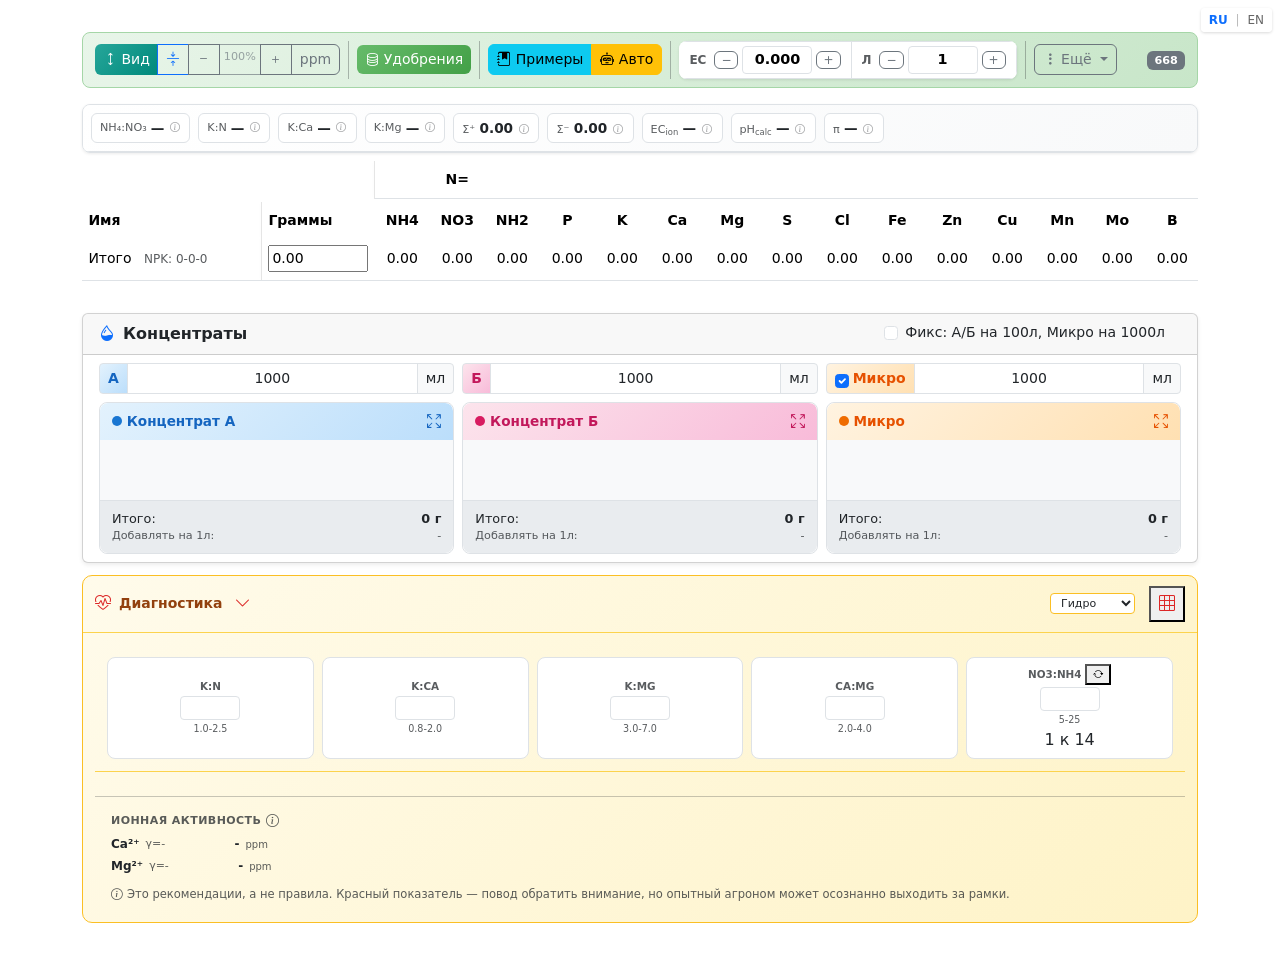
==== commit 78f35c25: "правки удобрений" ====
--- a/index.html
+++ b/index.html
@@ -551,7 +551,7 @@
                     Заполняйте как на упаковке. Если указаны оксиды (K₂O, P₂O₅) — используйте их поля.
                 </div>
 <form action="/calc/fert-new/" enctype="multipart/form-data" id="form-add_plant_fert" method="post">
-<input name="csrfmiddlewaretoken" type="hidden" value="aS1nxCm6jBFaCIPlBFs0vwIFXYcip798LUQTUFSd9FHIzgBhW4hchtVYC58ripr8"/>
+<input name="csrfmiddlewaretoken" type="hidden" value="aCgJv6MG1OZBydNPWSsP0Wa3iiCnAn95DyhQN6CDnRl0jr9NYqGTrqtaPp8NwntA"/>
 <div class="section-header">Основное</div>
 <div class="row g-2 mb-2">
 <div class="col-12 field-compact">
@@ -857,7 +857,7 @@
                     Заполняйте как на упаковке. Если указаны оксиды (K₂O, P₂O₅) — используйте их поля.
                 </div>
 <form action="/calc/fert-new/1/" enctype="multipart/form-data" id="form-edit_plant_fert" method="post">
-<input name="csrfmiddlewaretoken" type="hidden" value="aS1nxCm6jBFaCIPlBFs0vwIFXYcip798LUQTUFSd9FHIzgBhW4hchtVYC58ripr8"/>
+<input name="csrfmiddlewaretoken" type="hidden" value="aCgJv6MG1OZBydNPWSsP0Wa3iiCnAn95DyhQN6CDnRl0jr9NYqGTrqtaPp8NwntA"/>
 <div class="section-header">Основное</div>
 <div class="row g-2 mb-2">
 <div class="col-12 field-compact">
@@ -12714,5 +12714,15 @@
 <script src="./static/js/tour-fertilizer.js"></script>
 <!-- Service Worker для PWA -->
 
+
+<div id="ohpg-lang-switch" style="position:fixed;top:8px;right:8px;z-index:99999;
+  background:rgba(255,255,255,.9);padding:3px 8px;border-radius:4px;
+  font-size:12px;font-family:system-ui,sans-serif;
+  box-shadow:0 1px 3px rgba(0,0,0,.15);color:#333;">
+  <a href="./index.html" style="text-decoration:none;color:#0d6efd;font-weight:600;">RU</a>
+  <span style="color:#bbb;margin:0 4px;">|</span>
+  <a href="./index.en.html" style="text-decoration:none;color:#666;font-weight:400;">EN</a>
+</div>
+
 </body>
 </html>
